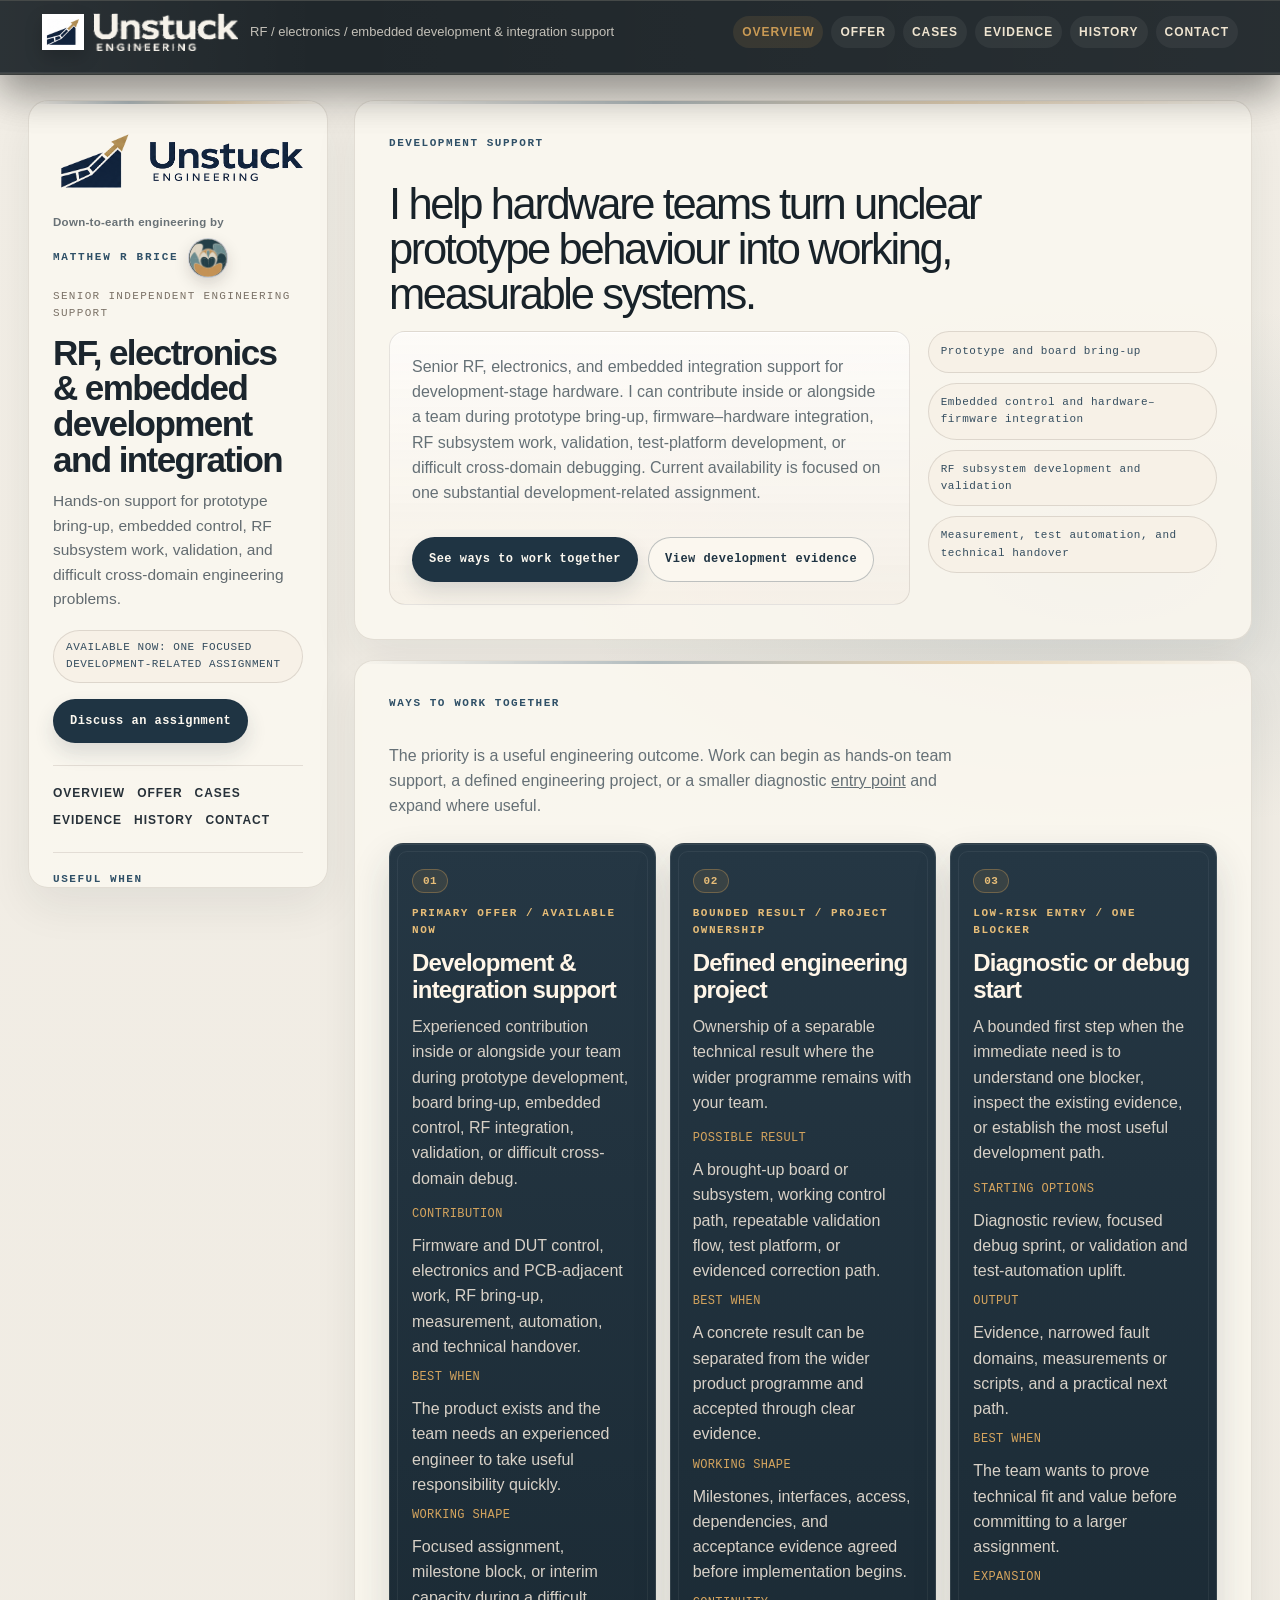
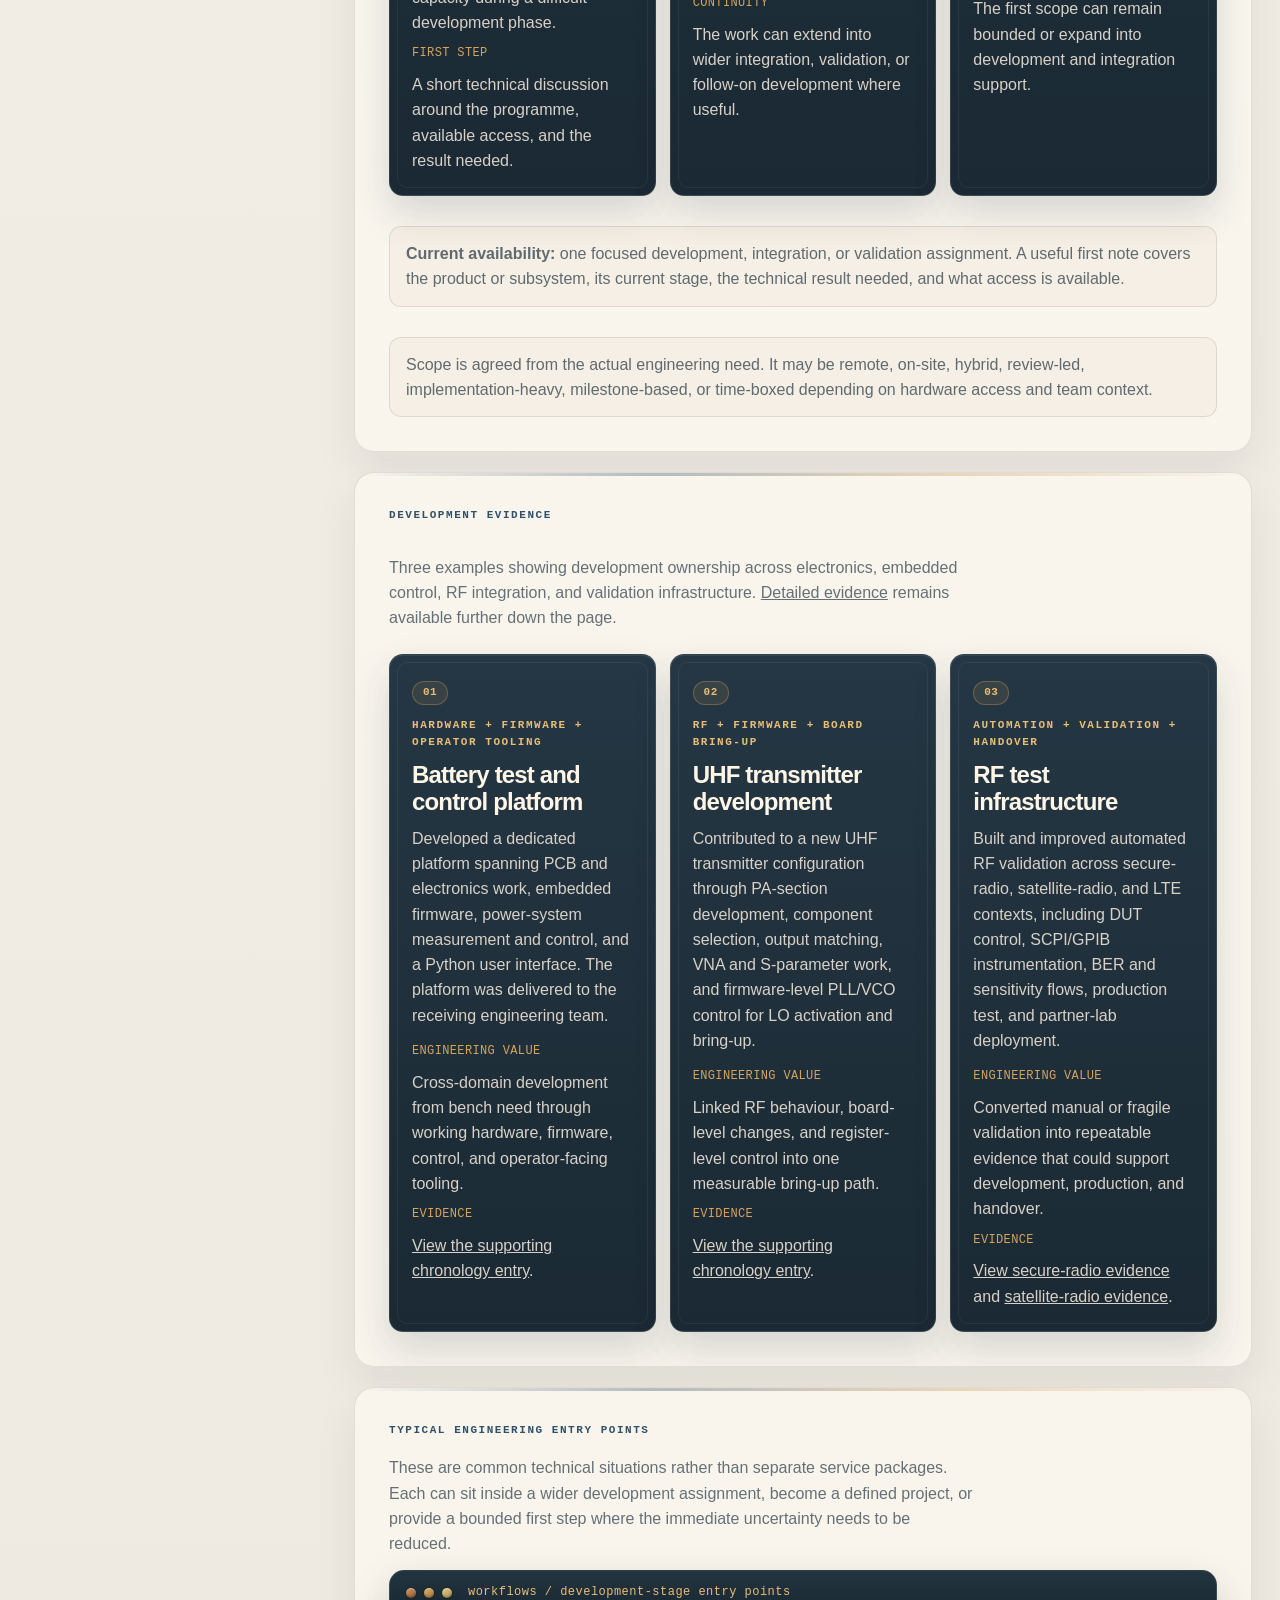
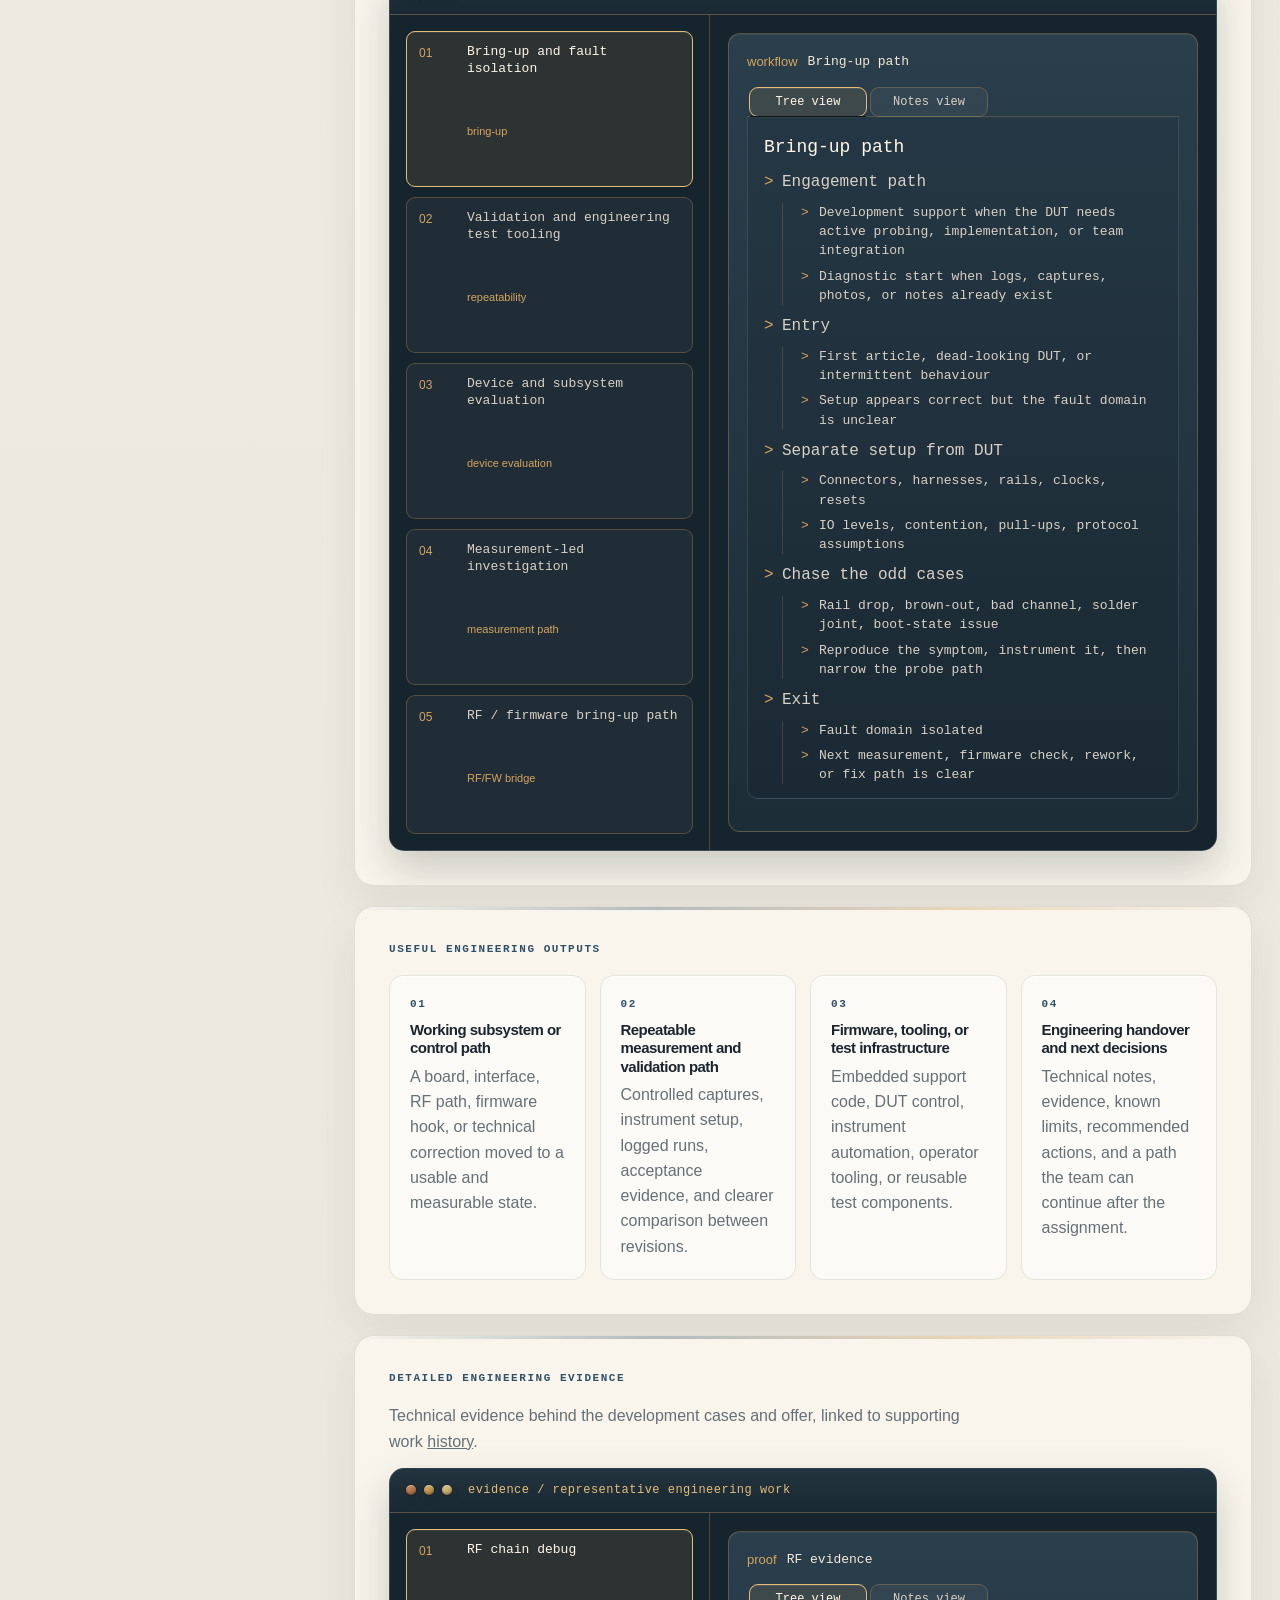
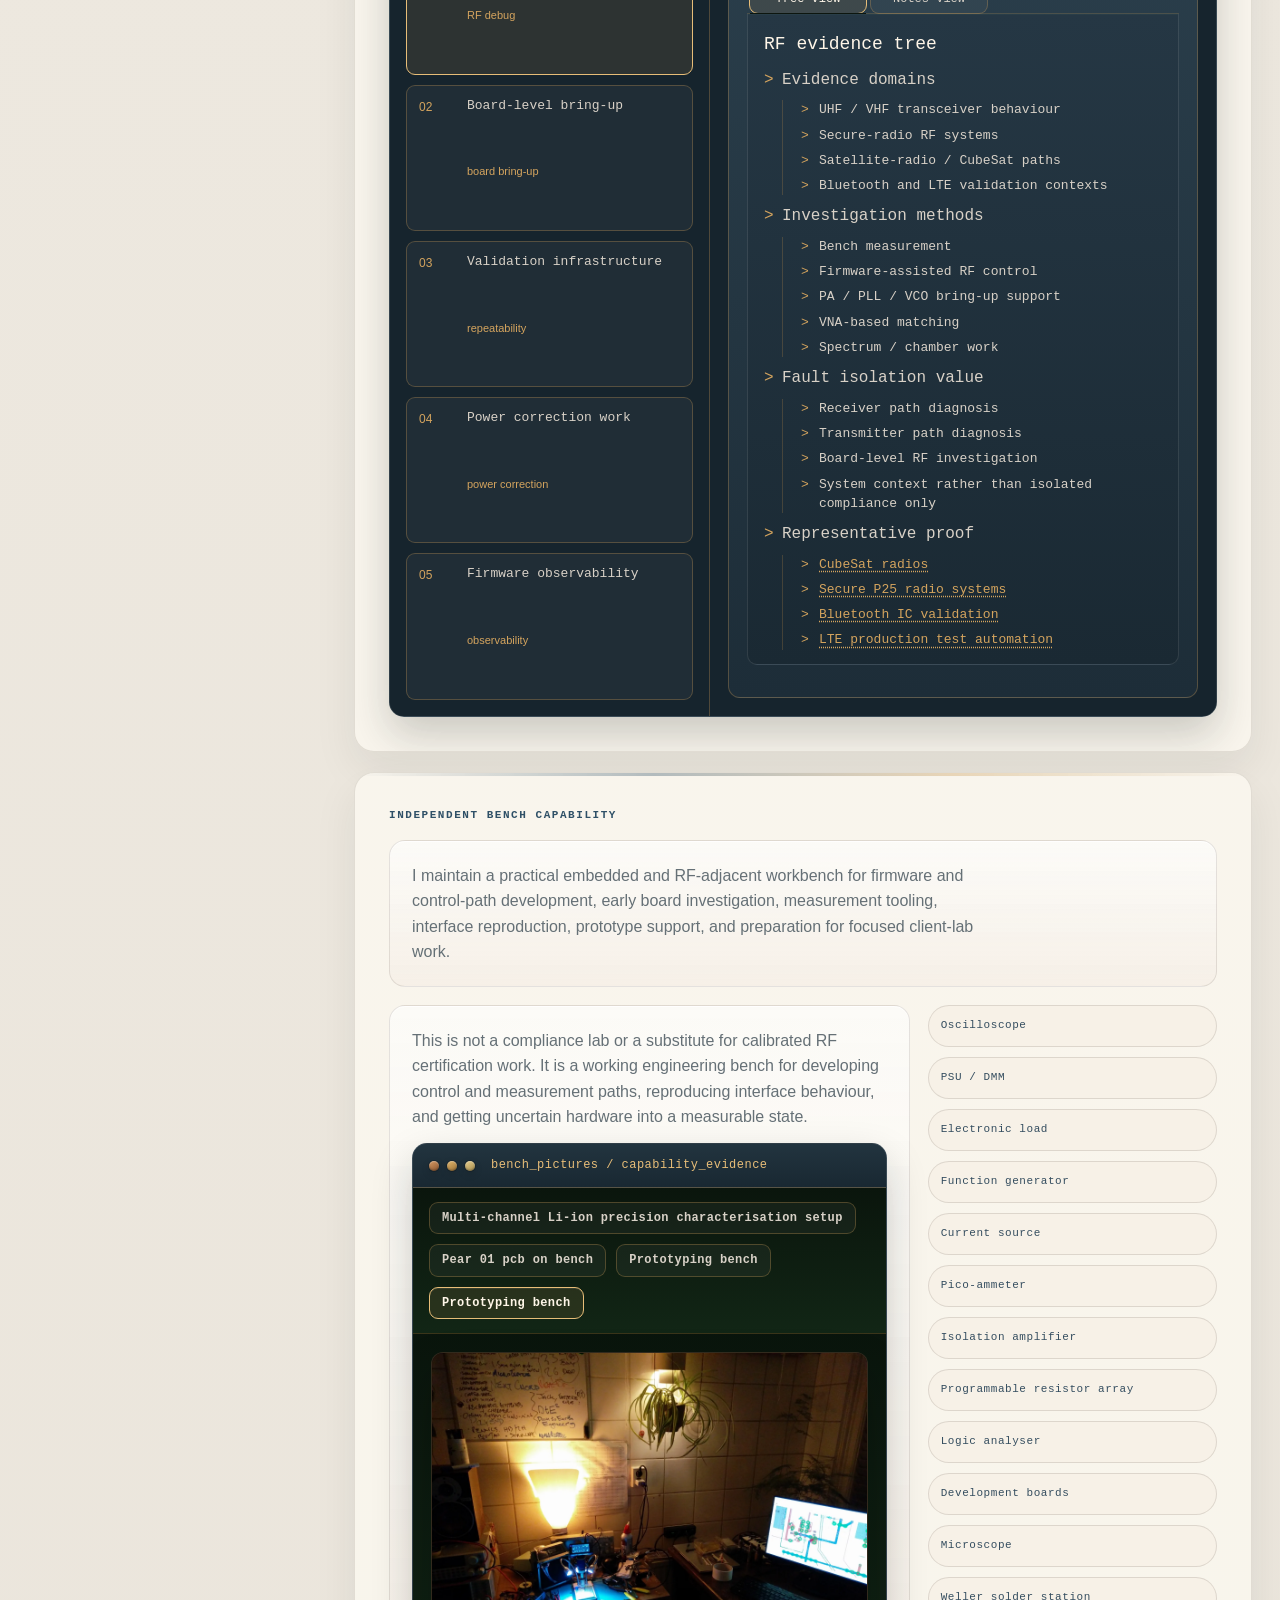
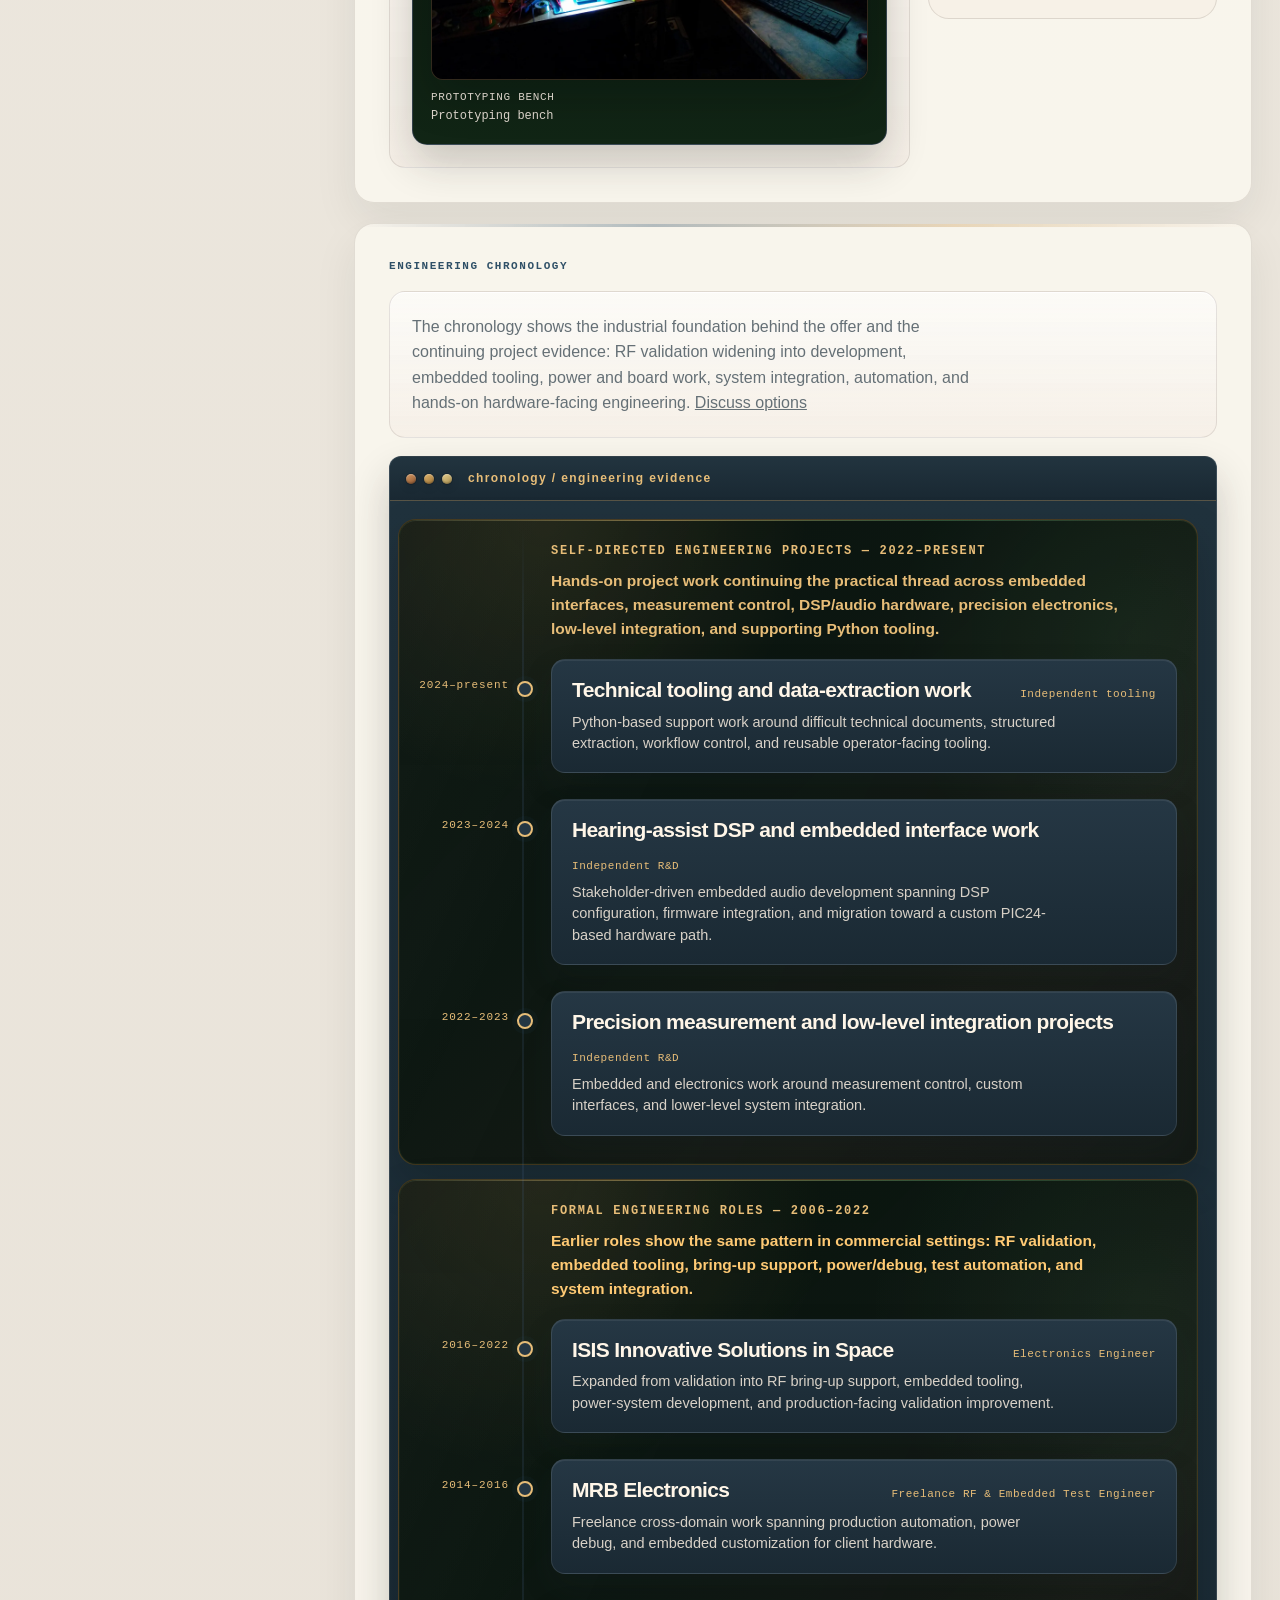
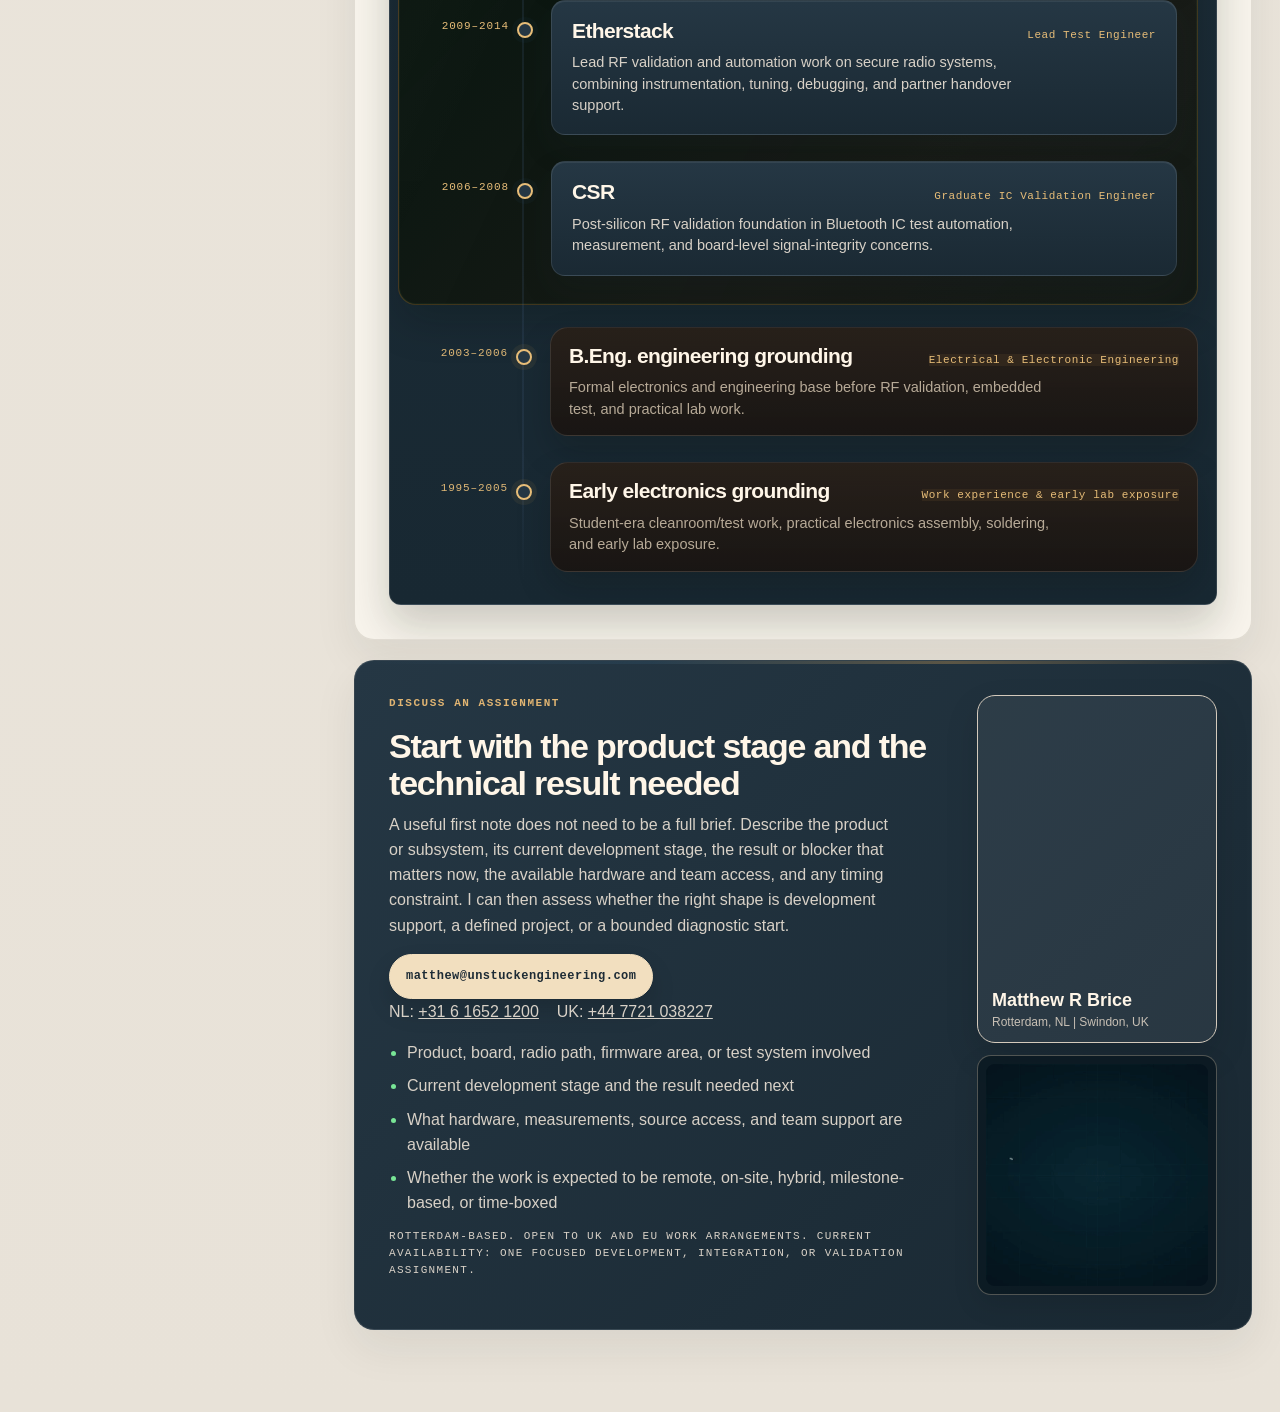
==== index.html @ bdc951d2 "Publish V5 comment-sourced revision 0.1004" ====
<!DOCTYPE html>

<!-- offer_release_v4: development-assignment offer and evidence hierarchy; partial-driven static release. -->
<html lang="en">
<head>
<meta charset="utf-8"/>
<meta content="width=device-width, initial-scale=1" name="viewport"/>
<title>Matthew R Brice — RF, electronics &amp; embedded development support</title>
<meta name="description" content="Senior RF, electronics and embedded integration engineer available for prototype bring-up, development, validation, test automation and cross-domain engineering assignments."/>
<link rel="icon" href="resources/branding/unstuck-symbol.png" type="image/png"/>
<link rel="apple-touch-icon" href="resources/branding/unstuck-symbol.png"/>
<style>
:root{
  --bg:#f2eee8;
  --paper:#fbf8f3;
  --ink:#1f2732;
  --muted:#5d6672;
  --rule:#d5ccc0;
  --soft:#ece4d8;
  --accent:#355775;
  --accent-soft:#dce5ec;
  --work-accent:#476a54;
  --shadow:0 18px 48px rgba(22,31,43,.08);
}
*{box-sizing:border-box}
html{scroll-behavior:smooth}
section[id]{scroll-margin-top:76px}
body{margin:0;background:var(--bg);color:var(--ink);font-family:Inter,Arial,sans-serif;line-height:1.58}
a{color:inherit}
.page{max-width:1240px;margin:0 auto;padding:34px 22px 72px}
.layout{display:grid;grid-template-columns:320px minmax(0,1fr);gap:34px;align-items:start}
.sidebar{position:sticky;top:22px;background:var(--paper);border:1px solid var(--rule);border-radius:24px;padding:28px;box-shadow:var(--shadow)}
.name{font-size:13px;letter-spacing:.14em;text-transform:uppercase;color:var(--accent);margin:0 0 10px}
.kicker{font-size:12px;letter-spacing:.14em;text-transform:uppercase;color:var(--muted);margin:0}
.sidebar h1{margin:14px 0 10px;font-size:34px;line-height:1.06;letter-spacing:-.03em}
.sidebar .sub{font-size:17px;color:var(--muted);margin:0 0 16px}
.pill{display:inline-flex;align-items:center;gap:8px;padding:8px 12px;border:1px solid var(--rule);border-radius:999px;background:#fff;font-size:12px;letter-spacing:.08em;text-transform:uppercase;color:var(--accent)}
.sidebar-block{margin-top:20px;padding-top:18px;border-top:1px solid var(--rule)}
.sidebar-block strong{display:block;font-size:12px;letter-spacing:.12em;text-transform:uppercase;color:var(--accent);margin-bottom:10px}
.nav{display:grid;gap:10px}
.nav a{text-decoration:none;font-size:13px;letter-spacing:.12em;text-transform:uppercase;color:var(--ink)}
.nav a:hover{text-decoration:underline}
.sidebar ul{margin:0;padding-left:18px}
.sidebar li{margin:8px 0;color:var(--muted)}
.small-note{font-size:14px;color:var(--muted)}
.main{display:grid;gap:18px}
.section{background:var(--paper);border:1px solid var(--rule);border-radius:24px;padding:28px;box-shadow:var(--shadow)}
.section h2{margin:0 0 14px;font-size:12px;letter-spacing:.15em;text-transform:uppercase;color:var(--accent)}
.lead{font-size:22px;line-height:1.42;margin:0;max-width:19em}
.muted{color:var(--muted)}
.stack{display:grid;gap:14px}
.grid2{display:grid;grid-template-columns:1fr 1fr;gap:14px}
.grid4{display:grid;grid-template-columns:repeat(4,1fr);gap:12px}
.card{background:rgba(255,255,255,.6);border:1px solid var(--rule);border-radius:18px;padding:18px}
.card strong{display:block;font-size:18px;line-height:1.22;margin-bottom:6px}
.mini strong{font-size:15px}
.mini{padding:16px}
.kpi{font-size:13px;letter-spacing:.12em;text-transform:uppercase;color:var(--accent);margin-bottom:8px}
.callout{background:linear-gradient(180deg, rgba(220,229,236,.52), rgba(255,255,255,.7));border:1px solid rgba(53,87,117,.24);border-radius:18px;padding:18px}
.callout p{margin:0;color:var(--muted);max-width:64ch}
.workflow-lead{margin:0 0 8px;color:var(--muted);max-width:66ch}
.workflow-stage{position:relative;min-height:780px;margin-top:12px}
.workflow-card{position:absolute;width:min(440px,calc(100% - 20px));padding:18px 20px 20px;border-radius:20px;border:1px solid #2e6d42;background:linear-gradient(180deg, rgba(7,12,9,.98), rgba(10,18,12,.98));box-shadow:0 18px 40px rgba(5,11,8,.34);cursor:pointer;transition:transform .24s ease, box-shadow .24s ease, border-color .24s ease, background .24s ease;outline:none;color:#ffd296}
.workflow-card::after{content:"";position:absolute;inset:0;border-radius:20px;box-shadow:inset 0 0 0 1px rgba(150,255,158,.08);pointer-events:none}
.workflow-card:hover{border-color:#59d977;background:linear-gradient(180deg, rgba(8,14,10,.99), rgba(12,22,15,.99))}
.workflow-card.active{transform:translateY(-2px) scale(1.01);border-color:#70f08f;box-shadow:0 24px 52px rgba(5,11,8,.45), 0 0 0 1px rgba(255,177,79,.18);background:linear-gradient(180deg, rgba(8,16,10,.99), rgba(11,23,14,.99));z-index:40}
.workflow-card h3{margin:0;font-size:22px;line-height:1.14;letter-spacing:0;max-width:18ch;font-family:Consolas, 'Courier New', monospace;color:#ffd59b;text-shadow:0 0 8px rgba(95,255,115,.09)}
.workflow-card h3::after{content:'>';margin-left:.2em;color:#ffb961}
.workflow-tag,.workflow-tip{font-family:Consolas, 'Courier New', monospace;color:#69f088}
.workflow-cue,.workflow-body p{font-family:Consolas, 'Courier New', monospace;color:#8ee79c}
.workflow-meta{display:flex;justify-content:space-between;gap:12px;align-items:flex-start;margin-bottom:12px}
.workflow-tag{font-size:11px;letter-spacing:.08em;text-transform:none;padding-top:2px;white-space:nowrap}
.workflow-cue{margin:0;max-width:34ch;font-size:14px}
.workflow-body{margin-top:14px;padding-top:14px;border-top:1px solid rgba(112,240,143,.26);display:none}
.workflow-card.active .workflow-body{display:block}
.workflow-body p{margin:0;color:var(--muted)}
.workflow-tip{margin-top:12px;font-size:12px;letter-spacing:.06em;text-transform:none}
.wf-1{left:0;top:0}
.wf-2{left:34%;top:78px}
.wf-3{left:8%;top:228px}
.wf-4{left:42%;top:368px}
.wf-5{left:16%;top:524px}
.workflow-card.active.wf-1{transform:translateY(-2px) scale(1.01)}
.workflow-card.active.wf-2{transform:translateY(-2px) scale(1.01)}
.workflow-card.active.wf-3{transform:translateY(-2px) scale(1.01)}
.workflow-card.active.wf-4{transform:translateY(-2px) scale(1.01)}
.workflow-card.active.wf-5{transform:translateY(-2px) scale(1.01)}
.timeline-wrap{position:relative;padding-left:8px;isolation:isolate}
.timeline{position:relative}
.timeline-wrap::before{content:"";position:absolute;left:134px;top:10px;bottom:10px;width:2px;background:linear-gradient(to bottom, transparent, var(--rule) 6%, var(--rule) 94%, transparent);z-index:3;pointer-events:none}
.timeline::before{content:none}
.tl-item{position:relative;display:grid;grid-template-columns:110px minmax(0,1fr);gap:28px;padding:8px 0 18px;z-index:4}
.tl-date{padding-top:18px;text-align:right;font-size:12px;letter-spacing:.08em;text-transform:none;color:#77ef97;font-family:Consolas,'Courier New',monospace}
.tl-node{position:absolute;left:126px;top:30px;width:16px;height:16px;border-radius:999px;background:#09110b;border:2px solid #74ef97;transform:translateX(-50%);transition:transform .25s ease, background .25s ease, box-shadow .25s ease;box-shadow:0 0 0 3px rgba(116,239,151,.08);z-index:5}
.tl-body{padding-left:14px}
.tl-trigger{width:100%;text-align:left;background:linear-gradient(180deg, rgba(8,14,10,.985), rgba(11,19,13,.97));border:1px solid rgba(113,235,145,.36);border-radius:18px;padding:18px 20px;cursor:pointer;color:#d8ffe0;transition:transform .24s ease, border-color .24s ease, box-shadow .24s ease, background .24s ease}
.tl-trigger:hover{border-color:#8ef0aa}
.tl-item.static-context .tl-trigger{cursor:default}
.tl-item.static-context .tl-trigger:hover{border-color:inherit}
.tl-role{display:flex;justify-content:space-between;gap:18px;align-items:baseline;flex-wrap:wrap}
.tl-role strong{font-size:22px;line-height:1.12;letter-spacing:0;color:#d9ffdf;font-family:Consolas,'Courier New',monospace}
.tl-role .role-tag{font-size:11px;letter-spacing:.05em;text-transform:none;color:#72e892;font-family:Consolas,'Courier New',monospace}
.tl-summary{display:block;margin-top:10px;color:#9fd0a6;max-width:60ch;font-family:Consolas,'Courier New',monospace;font-size:14px}
.tl-detail{max-height:0;overflow:hidden;opacity:.1;transform:translateY(-8px);transition:max-height .48s ease, opacity .28s ease, transform .28s ease, margin-top .28s ease;padding:0 6px 0 2px;margin-top:0}
.tl-detail-inner{padding:14px 0 4px}
.tl-detail p{margin:0 0 10px;color:#c3dec8}
.tl-detail ul{margin:0;padding-left:18px}
.tl-detail li{margin:8px 0;color:#d0e7d4}
.tags{display:flex;flex-wrap:wrap;gap:8px;margin-top:12px}
.tag{display:inline-flex;align-items:center;padding:6px 10px;border-radius:999px;border:1px solid rgba(110,230,140,.24);background:rgba(14,24,17,.96);font-size:11px;color:#aee0b7;font-family:Consolas,'Courier New',monospace}
.tl-item.active .tl-detail,
.tl-item.jump-open .tl-detail{max-height:420px;opacity:1;transform:none;margin-top:10px}
.tl-item.active .tl-trigger,
.tl-item.jump-open .tl-trigger{transform:translateY(-1px);border-color:#95f5b0;box-shadow:0 16px 34px rgba(4,10,6,.36), 0 0 0 1px rgba(149,245,176,.12);background:linear-gradient(180deg, rgba(9,17,11,.995), rgba(12,22,14,.985))}
.tl-item.active .tl-node,
.tl-item.jump-open .tl-node{transform:translateX(-50%) scale(1.15);background:#0e2415;box-shadow:0 0 0 6px rgba(116,239,151,.12)}
.timeline-group{position:relative;margin:0 0 14px 0;padding:18px 18px 8px 0;border-radius:26px}
.independent-group{background:linear-gradient(180deg, rgba(6,11,8,.985), rgba(9,16,11,.97));border:1px solid rgba(110,230,140,.24);box-shadow:inset 0 0 0 1px rgba(130,255,164,.04)}
.work-group{background:linear-gradient(180deg, rgba(7,12,9,.99), rgba(11,19,13,.975));border:1px solid rgba(121,238,151,.3);box-shadow:inset 0 0 0 1px rgba(140,255,171,.04)}
.group-head{display:grid;grid-template-columns:110px minmax(0,1fr);gap:28px;padding:2px 0 10px}
.group-copy{padding-left:14px;padding-right:10px}
.group-label{margin:0 0 8px;font-size:12px;letter-spacing:.06em;text-transform:none;color:#79ec99;font-family:Consolas,'Courier New',monospace}
.work-group .group-label{color:#92f8af}
.group-note{margin:0;color:#aecab0;max-width:66ch}

.timeline::before{content:none}
.independent-group{background:linear-gradient(180deg, rgba(21,12,6,.992), rgba(28,16,8,.982));border:1px solid rgba(255,177,79,.28);box-shadow:inset 0 0 0 1px rgba(255,213,149,.04)}
.work-group{background:linear-gradient(180deg, rgba(6,11,19,.99), rgba(9,15,25,.982));border:1px solid rgba(106,182,255,.22);box-shadow:inset 0 0 0 1px rgba(180,220,255,.03)}
.independent-group .group-label,.independent-group .tl-date{color:#ffca74}
.work-group .group-label,.work-group .tl-date{color:#78b8ff}
.independent-group .group-note{color:#e8c89c}
.work-group .group-note{color:#a9c8e7}
.independent-group .tl-node{background:#221207;border-color:#ffb95e;box-shadow:0 0 0 3px rgba(255,185,94,.08)}
.work-group .tl-node{background:#0a1524;border-color:#69b5ff;box-shadow:0 0 0 3px rgba(105,181,255,.06)}
.independent-group .tl-trigger{background:linear-gradient(180deg, rgba(24,14,7,.995), rgba(33,19,10,.985));border-color:rgba(255,185,94,.38);color:#fff0d1}
.work-group .tl-trigger{background:linear-gradient(180deg, rgba(7,13,22,.99), rgba(10,18,29,.985));border-color:rgba(105,181,255,.28);color:#dcecff}
.independent-group .tl-role strong{color:#ffe2b2}
.work-group .tl-role strong{color:#d7e9ff}
.independent-group .role-tag{color:#ffcb80}
.work-group .role-tag{color:#7fbbff}
.independent-group .tl-summary{color:#f0c88e}
.work-group .tl-summary{color:#b4d8ff}
.independent-group .tag{border-color:rgba(255,185,94,.24);background:rgba(38,22,12,.96);color:#f3c98f}
.work-group .tag{border-color:rgba(105,181,255,.18);background:rgba(11,20,33,.96);color:#b3d7ff}
.cta strong{display:block;font-size:30px;line-height:1.08;letter-spacing:-.03em;margin-bottom:10px}
.cta p{margin:0;color:var(--muted);max-width:58ch}
.cta-list{margin:16px 0 0;padding-left:18px;color:var(--muted)}
.cta-list li{margin:8px 0}
.footer-note{font-size:12px;letter-spacing:.08em;text-transform:uppercase;color:var(--muted);margin-top:12px}

.topbar{position:sticky;top:14px;z-index:120;display:flex;justify-content:space-between;align-items:center;gap:18px;padding:12px 18px;margin:0 0 18px;border:1px solid var(--rule);border-radius:18px;background:rgba(251,248,243,.9);box-shadow:var(--shadow);backdrop-filter:blur(10px);isolation:isolate}
.topbar::after{content:'';position:absolute;z-index:-1;top:-14px;bottom:-1px;left:calc(50% - 50vw);right:calc(50% - 50vw);background:var(--bg);pointer-events:none}
.topbar-brand{display:flex;flex-wrap:wrap;gap:10px;align-items:baseline;min-width:0}
.topbar-name{font-size:12px;letter-spacing:.14em;text-transform:uppercase;color:var(--accent)}
.topbar-role{font-size:13px;color:var(--muted);white-space:nowrap}
.topbar-nav{display:flex;flex-wrap:wrap;gap:10px 14px;align-items:center}
.topbar-nav a{text-decoration:none;font-size:12px;letter-spacing:.14em;text-transform:uppercase;color:var(--ink)}
.topbar-nav a:hover{text-decoration:underline}
.chip-row{display:flex;flex-wrap:wrap;gap:10px}
.chip{display:inline-flex;align-items:center;padding:8px 12px;border-radius:999px;border:1px solid var(--rule);background:rgba(255,255,255,.72);font-size:12px;letter-spacing:.04em;color:var(--ink)}
.intro-split{display:grid;grid-template-columns:minmax(0,1.55fr) minmax(250px,.95fr);gap:18px;align-items:start}
.intro-copy{height:100%}
.capability-list{display:grid;grid-template-columns:1fr;gap:10px;align-content:start}
.capability-item{display:inline-flex;align-items:center;min-height:42px;padding:10px 12px;border-radius:14px;border:1px solid var(--rule);background:rgba(255,255,255,.72);font-size:13px;letter-spacing:.03em;color:var(--ink)}
.bench-pic-viewer{margin-top:14px;border:1px solid var(--console-border,#2e6d42);border-radius:22px;background:var(--console-shell-bg,linear-gradient(180deg, rgba(7,12,9,.985), rgba(10,18,12,.985)));overflow:hidden;box-shadow:var(--console-shadow,0 18px 40px rgba(5,11,8,.22)), inset 0 0 0 1px rgba(150,255,158,.06);color:var(--console-ink,#ffd296)}
.bench-pic-windowbar{display:flex;align-items:center;gap:8px;padding:12px 16px;border-bottom:1px solid var(--console-border-soft,rgba(255,177,79,.20));background:var(--console-bar-bg,linear-gradient(180deg, rgba(8,14,10,.995), rgba(12,22,15,.992)))}
.bench-pic-windowtitle{margin-left:8px;font-family:Consolas,'Courier New',monospace;font-size:12px;color:var(--console-accent,#ffca74);letter-spacing:.04em}
.bench-pic-dot{width:10px;height:10px;border-radius:999px;background:#ff9b3d;box-shadow:0 0 10px rgba(255,155,61,.18);flex:0 0 auto}
.bench-pic-red{background:#ff8d2a}.bench-pic-amber{background:#ffb351}.bench-pic-green{background:#ffe09f}
.bench-pic-tabs{display:flex;flex-wrap:wrap;gap:10px;padding:14px 16px;border-bottom:1px solid var(--console-border-soft,rgba(255,177,79,.20));background:var(--console-shell-bg,linear-gradient(180deg, rgba(7,12,9,.985), rgba(10,18,12,.985)))}
.bench-pic-tab{appearance:none;border:1px solid var(--console-tag-border,rgba(255,177,79,.18));border-radius:999px;background:var(--console-tag-bg,rgba(255,177,79,.08));color:var(--console-tag-ink,#ffd39a);font:600 12px/1.2 Consolas,'Courier New',monospace;letter-spacing:.03em;padding:8px 12px;cursor:pointer;transition:border-color .2s ease,background .2s ease,color .2s ease,transform .2s ease}
.bench-pic-tab:hover,.bench-pic-tab:focus{border-color:var(--console-hover,#59d977);color:var(--console-ink,#ffd296);outline:none;transform:translateY(-1px)}
.bench-pic-tab.active{border-color:var(--console-hover,#59d977);background:var(--console-panel-active-bg,linear-gradient(180deg, rgba(8,14,10,.995), rgba(12,22,15,.992)));color:var(--console-ink,#ffd296);box-shadow:0 0 0 1px rgba(255,177,79,.12), inset 0 0 0 1px rgba(150,255,158,.08)}
.bench-pic-stage{padding:18px;background:var(--console-shell-bg,linear-gradient(180deg, rgba(7,12,9,.985), rgba(10,18,12,.985)))}
.bench-pic-panel{margin:0;display:grid;gap:10px}
.bench-pic-panel[hidden]{display:none}
.bench-pic-panel img{display:block;width:100%;max-height:330px;object-fit:cover;border-radius:14px;border:1px solid var(--console-border,#2e6d42);background:#111;box-shadow:0 18px 40px rgba(5,11,8,.22)}
.bench-pic-panel figcaption{font-family:Consolas,'Courier New',monospace;font-size:12px;line-height:1.45;color:var(--console-text,#f5d7a8)}
.bench-pic-panel figcaption span{display:block;font-family:Consolas,'Courier New',monospace;font-size:11px;letter-spacing:.06em;text-transform:uppercase;color:var(--console-accent,#ffca74);margin-bottom:2px}
.contact-link{margin:14px 0 0}
.contact-link a{text-decoration:none;border-bottom:1px solid currentColor;padding-bottom:1px}
.contact-link a:hover{text-decoration:none}
.primary-cta{display:inline-flex;align-items:center;justify-content:center;margin-top:16px;padding:11px 14px;border-radius:999px;background:var(--accent);color:#fff;text-decoration:none;font-size:13px;font-weight:700;letter-spacing:.04em}
.primary-cta:hover{text-decoration:none;filter:brightness(.96)}
.primary-cta.secondary{background:#fff;color:var(--accent);border:1px solid var(--rule)}
.cta-row{display:flex;flex-wrap:wrap;gap:10px;margin-top:16px}
@media (max-width:980px){
  .topbar{position:static;flex-direction:column;align-items:flex-start}
  .topbar-role{white-space:normal}
  .intro-split{grid-template-columns:1fr}
}

.workflow-lead{margin:0 0 10px;color:var(--muted);max-width:66ch}
.wf-shell{margin-top:14px;border-radius:22px;overflow:hidden;border:1px solid #7b4a16;background:linear-gradient(180deg, rgba(7,12,9,.98), rgba(10,18,12,.98));box-shadow:0 22px 52px rgba(5,11,8,.32)}
.wf-toolbar,.wf-windowbar{display:flex;align-items:center;gap:8px;padding:12px 16px;border-bottom:1px solid rgba(255,177,79,.18);background:linear-gradient(180deg, rgba(10,18,12,.98), rgba(8,14,10,.98))}
.wf-path,.wf-windowtitle{margin-left:8px;font-family:Consolas,'Courier New',monospace;font-size:12px;color:#ffca74;letter-spacing:.04em}
.wf-dot{width:10px;height:10px;border-radius:999px;background:#ff9b3d;box-shadow:0 0 10px rgba(255,155,61,.18)}
.wf-red{background:#ff8d2a}.wf-amber{background:#ffb351}.wf-green{background:#ffe09f}
.wf-tabbar,.wf-chipbar{display:flex;flex-wrap:wrap;gap:10px;padding:14px 16px;border-bottom:1px solid rgba(255,177,79,.16);background:rgba(24,14,7,.94)}
.wf-tab,.wf-chip,.wf-nav-item{appearance:none;border:1px solid rgba(255,177,79,.18);background:rgba(30,18,9,.9);color:#ffcb84;font-family:Consolas,'Courier New',monospace;cursor:pointer;transition:border-color .2s ease, background .2s ease, color .2s ease, transform .2s ease}
.wf-tab:hover,.wf-chip:hover,.wf-nav-item:hover{border-color:#ffb961;background:rgba(36,22,12,.96);color:#ffe4b5}
.wf-tab.active,.wf-chip.active,.wf-nav-item.active{border-color:#ffbf6b;background:rgba(38,23,12,.98);color:#fff0cf;box-shadow:0 0 0 1px rgba(255,191,107,.16)}
.wf-tab{padding:10px 12px;border-radius:12px;font-size:13px;text-align:left}
.wf-chip{padding:8px 12px;border-radius:999px;font-size:12px;letter-spacing:.03em}
.wf-panels{padding:18px}
.wf-panel{border:1px solid rgba(255,177,79,.18);border-radius:18px;padding:18px 18px 16px;background:linear-gradient(180deg, rgba(23,14,7,.985), rgba(31,18,9,.985));color:#ffd296;box-shadow:inset 0 0 0 1px rgba(255,210,150,.08)}
.wf-panel[hidden]{display:none}
.wf-console-line{display:flex;flex-wrap:wrap;gap:10px;margin-bottom:14px;font-family:Consolas,'Courier New',monospace;font-size:13px}
.wf-prompt{color:#ffbb64}
.wf-command{color:#fff1d4}
.wf-panel h3{margin:0 0 10px;font-family:Consolas,'Courier New',monospace;font-size:22px;line-height:1.15;color:#ffd59b}
.wf-cue{margin:0 0 12px;font-family:Consolas,'Courier New',monospace;color:#e5b36b;font-size:14px}
.wf-panel p{margin:0;font-family:Consolas,'Courier New',monospace;color:#ffd9a6;line-height:1.65}
.wf-console-tip{margin-top:14px;padding-top:12px;border-top:1px solid rgba(255,177,79,.18);font-family:Consolas,'Courier New',monospace;font-size:12px;color:#efb56f}
.wf-shell-split .wf-split{display:grid;grid-template-columns:320px minmax(0,1fr)}
.wf-nav{display:grid;gap:10px;padding:16px;border-right:1px solid rgba(255,177,79,.16);background:rgba(24,14,7,.95)}
.wf-nav-item{display:grid;grid-template-columns:38px minmax(0,1fr);gap:10px;align-items:start;padding:12px 12px;border-radius:14px;text-align:left}
.wf-nav-index{font-size:12px;color:#efad57;padding-top:2px}
.wf-nav-title{display:block;font-size:13px;line-height:1.3;color:inherit}
.wf-nav-tag{grid-column:2;font-size:11px;color:#d7a25e}
.wf-shell-window .wf-chipbar{padding-bottom:10px}
.wf-shell-window .wf-panels{padding-top:12px}
@media (max-width:980px){
  .wf-shell-split .wf-split{grid-template-columns:1fr}
  .wf-nav{border-right:0;border-bottom:1px solid rgba(255,177,79,.16)}
}

.topbar{background:linear-gradient(180deg, rgba(12,18,29,.992), rgba(9,14,23,.988));border-color:rgba(124,198,255,.14);box-shadow:var(--shadow), inset 0 0 0 1px rgba(165,213,255,.035)}
.topbar::before{content:'';position:absolute;left:0;right:0;top:0;height:2px;background:linear-gradient(90deg, rgba(124,198,255,0), rgba(124,198,255,.82), rgba(124,198,255,0));opacity:.58;border-radius:18px 18px 0 0}
.topbar-name,.topbar-nav a{font-family:Consolas,'Courier New',monospace}
.topbar-name{color:#87cbff}
.topbar-role{color:#7e97b4;font-family:Consolas,'Courier New',monospace}
.topbar-nav a{color:#e2f0ff}
.topbar-nav a:hover{text-decoration:none;color:#9fd3ff}
.chip{background:rgba(12,20,31,.98);border-color:rgba(124,198,255,.24);color:#b6dcff;font-family:Consolas,'Courier New',monospace}

@media (max-width:1120px){
  .grid4{grid-template-columns:1fr 1fr}
  .workflow-stage{min-height:840px}
  .workflow-card{width:min(400px,calc(100% - 20px))}
}
@media (max-width:980px){
  .layout{grid-template-columns:1fr}
  .sidebar{position:static}
  .grid2,.grid4{grid-template-columns:1fr}
  .workflow-stage{min-height:0;display:grid;gap:14px}
  .workflow-card{position:relative;left:auto !important;top:auto !important;transform:none !important;width:100%}
  .workflow-card.active{transform:none !important}
  .workflow-card .workflow-body{display:block}
  .timeline-wrap::before{left:22px}
  .group-head{grid-template-columns:1fr;gap:8px;padding-left:26px}
  .group-copy{padding-left:0;padding-right:0}
  .timeline-group{padding:18px 14px 8px 0}
  .tl-item{grid-template-columns:1fr;gap:10px;padding-left:26px}
  .tl-date{text-align:left;padding-top:0}
  .tl-node{left:14px;top:34px}
  .tl-body{padding-left:0}
}
@media (prefers-reduced-motion:reduce){
  *{scroll-behavior:auto}
  .workflow-card,.tl-detail,.tl-trigger,.tl-node{transition:none}
}

:root{
  --bg:#040806;
  --paper:#0a100c;
  --ink:#d6edd8;
  --muted:#94b09a;
  --rule:#16231a;
  --soft:#0d1811;
  --accent:#8af3aa;
  --accent-soft:#12241a;
  --work-accent:#74b6ff;
  --shadow:0 28px 76px rgba(0,0,0,.5);
}
html{background:#040806}
body{background:linear-gradient(180deg, #07100c 0%, #040806 100%); color:var(--ink); font-family:Consolas,'Courier New',monospace; letter-spacing:.01em}
a{color:inherit}
.page{max-width:1260px}
.sidebar,.section{position:relative; background:linear-gradient(180deg, rgba(9,14,10,.992), rgba(6,10,8,.988)); border-color:rgba(126,232,158,.16); box-shadow:var(--shadow), inset 0 0 0 1px rgba(152,245,182,.04)}
.sidebar::before,.section::before{content:""; position:absolute; left:0; right:0; top:0; height:2px; background:linear-gradient(90deg, rgba(121,236,153,.0), rgba(121,236,153,.85), rgba(121,236,153,.0)); opacity:.55}
.card{background:linear-gradient(180deg, rgba(11,18,13,.98), rgba(8,13,10,.975)); border-color:rgba(118,221,149,.14); box-shadow:inset 0 0 0 1px rgba(154,244,181,.03)}
.callout{background:linear-gradient(180deg, rgba(13,24,16,.98), rgba(8,14,10,.97)); border-color:rgba(124,233,156,.18)}
.pill,.tag{background:rgba(9,15,11,.98); border-color:rgba(139,242,169,.28); color:#b8f5c6}
.pill{font-size:12px; letter-spacing:.08em}
.name,.kicker,.sidebar-block strong,.nav a,.section h2,.kpi,.footer-note,.sidebar h1,.lead,.card strong,.cta strong,.tl-role strong,.tl-summary,.cta-list,.sidebar li,.small-note,.callout p,.workflow-lead,.group-note{font-family:Consolas,'Courier New',monospace}
.name,.section h2,.sidebar-block strong,.kpi{color:#92f6af}
.kicker,.footer-note{color:#7fad89}
.nav a{color:#dff7e6; letter-spacing:.1em}
.nav a:hover{text-decoration:none;color:#a9f5bb}
.sidebar h1,.lead,.card strong,.cta strong,.tl-role strong{color:#f1fff3; text-shadow:0 0 10px rgba(138,243,170,.07)}
.sidebar .sub,.small-note,.sidebar li,.muted,.callout p,.cta p,.cta-list,.group-note,.workflow-lead,.tl-detail p,.tl-detail li{color:var(--muted)}
.sidebar li::marker,.cta-list li::marker{color:#78e596}
.workflow-card,.wf-shell,.timeline-group,.tl-trigger{box-shadow:0 18px 40px rgba(0,0,0,.34)}
.tl-trigger:hover,.tl-item.active .tl-trigger,.tl-item:focus-within .tl-trigger{box-shadow:0 20px 48px rgba(0,0,0,.42), 0 0 0 1px rgba(148,242,171,.12)}

/* v20.6 outer-look dialback pass
   Keeps the core workflow terminal components intact, but reduces the full-site
   black/console treatment around navigation, context, proof examples, and work history. */
:root{--bg:#f3efe8;--paper:#fffaf3;--ink:#202831;--muted:#5f6975;--rule:#d8cfc3;--soft:#efe7dc;--accent:#355775;--accent-soft:#dce5ec;--work-accent:#476a54;--shadow:0 18px 48px rgba(22,31,43,.08)}
html{background:var(--bg)}
body{background:linear-gradient(180deg,#f6f1ea 0%,#eee6dc 100%);color:var(--ink);font-family:Inter,Arial,sans-serif;letter-spacing:0}
.sidebar,.section{background:rgba(255,250,243,.94);border-color:var(--rule);box-shadow:var(--shadow)}
.sidebar::before,.section::before,.topbar::before{opacity:0;content:none}
.topbar{background:rgba(255,250,243,.9);border-color:var(--rule);box-shadow:var(--shadow)}
.topbar-name,.topbar-nav a,.topbar-role,.name,.kicker,.sidebar-block strong,.nav a,.section h2,.kpi,.footer-note,.sidebar h1,.lead,.card strong,.cta strong,.cta-list,.sidebar li,.small-note,.callout p,.workflow-lead,.group-note{font-family:Inter,Arial,sans-serif}
.topbar-name,.name,.section h2,.sidebar-block strong,.kpi{color:var(--accent)}
.topbar-role,.kicker,.footer-note{color:var(--muted)}
.topbar-nav a,.nav a{color:var(--ink)}
.topbar-nav a:hover,.nav a:hover{color:var(--accent);text-decoration:underline}
.sidebar h1,.lead,.card strong,.cta strong{color:var(--ink);text-shadow:none}
.sidebar .sub,.small-note,.sidebar li,.muted,.callout p,.cta p,.cta-list,.workflow-lead{color:var(--muted)}
.pill,.chip,.capability-item{background:rgba(255,255,255,.78);border-color:var(--rule);color:var(--accent);font-family:Inter,Arial,sans-serif}
.card{background:rgba(255,255,255,.66);border-color:var(--rule);box-shadow:none}
.callout{background:linear-gradient(180deg,rgba(220,229,236,.42),rgba(255,255,255,.70));border-color:rgba(53,87,117,.20)}
#where .wf-shell{box-shadow:0 22px 52px rgba(5,11,8,.32)}
#where .wf-panel h3,#where .wf-panel p,#where .wf-cue,#where .wf-console-tip,#where .wf-path,#where .wf-windowtitle,#where .wf-tab,#where .wf-chip,#where .wf-nav-item{font-family:Consolas,'Courier New',monospace}
#proof .wf-shell{border-color:rgba(53,87,117,.20);background:#f8f5ef;box-shadow:0 14px 34px rgba(22,31,43,.08)}
#proof .wf-toolbar,#proof .wf-windowbar{background:linear-gradient(180deg,#eef3f7,#e5edf3);border-bottom-color:rgba(53,87,117,.16)}
#proof .wf-path,#proof .wf-windowtitle{color:#355775;font-family:Consolas,'Courier New',monospace}
#proof .wf-nav,#proof .wf-tabbar,#proof .wf-chipbar{background:#f0ebe3;border-color:rgba(53,87,117,.14)}
#proof .wf-nav-item,#proof .wf-tab,#proof .wf-chip{background:rgba(255,255,255,.76);border-color:rgba(53,87,117,.18);color:#355775}
#proof .wf-nav-item:hover,#proof .wf-tab:hover,#proof .wf-chip:hover{background:#fff;border-color:#6b8aa6;color:#1f3d58}
#proof .wf-nav-item.active,#proof .wf-tab.active,#proof .wf-chip.active{background:#e7eef5;border-color:#6f8fab;color:#1f3d58;box-shadow:0 0 0 1px rgba(53,87,117,.10)}
#proof .wf-panel{background:linear-gradient(180deg,#fff,#f7f3ec);border-color:rgba(53,87,117,.18);color:var(--ink);box-shadow:none}
#proof .wf-prompt{color:#355775} #proof .wf-command{color:#202831}
#proof .wf-panel h3{color:var(--ink);font-family:Inter,Arial,sans-serif}
#proof .wf-cue{color:#617083;font-family:Inter,Arial,sans-serif}
#proof .wf-panel p,#proof .wf-console-tip{color:#5f6975;font-family:Inter,Arial,sans-serif}
#proof .wf-console-tip{border-top-color:rgba(53,87,117,.16)}
#proof .wf-nav-title,#proof .wf-nav-index,#proof .wf-nav-tag{font-family:Consolas,'Courier New',monospace}
.timeline-wrap::before{background:linear-gradient(to bottom,transparent,rgba(53,87,117,.22) 6%,rgba(53,87,117,.22) 94%,transparent)}
.timeline-group,.independent-group,.work-group{background:rgba(255,255,255,.48);border:1px solid var(--rule);box-shadow:none}
.group-label,.independent-group .group-label,.work-group .group-label{color:var(--accent);font-family:Inter,Arial,sans-serif;text-transform:uppercase;letter-spacing:.12em}
.group-note,.independent-group .group-note,.work-group .group-note{color:var(--muted)}
.tl-date,.independent-group .tl-date,.work-group .tl-date{color:#6d7886;font-family:Consolas,'Courier New',monospace}
.tl-node,.independent-group .tl-node,.work-group .tl-node{background:#fffaf3;border-color:#6f8fab;box-shadow:0 0 0 4px rgba(53,87,117,.08)}
.tl-trigger,.independent-group .tl-trigger,.work-group .tl-trigger{background:linear-gradient(180deg,#fff,#f8f4ee);border-color:var(--rule);color:var(--ink);box-shadow:none}
.tl-trigger:hover,.tl-item.active .tl-trigger,.tl-item:focus-within .tl-trigger{background:#fff;border-color:#9aaabc;box-shadow:0 12px 28px rgba(22,31,43,.08)}
.tl-role strong,.independent-group .tl-role strong,.work-group .tl-role strong{color:var(--ink);font-family:Inter,Arial,sans-serif;text-shadow:none}
.tl-role .role-tag,.independent-group .role-tag,.work-group .role-tag{color:#6d7886;font-family:Consolas,'Courier New',monospace}
.tl-summary,.independent-group .tl-summary,.work-group .tl-summary{color:var(--muted);font-family:Inter,Arial,sans-serif}
.tl-detail p,.tl-detail li{color:#4e5965}
.tag,.independent-group .tag,.work-group .tag{background:#f3f6f8;border-color:#d4dde5;color:#355775;font-family:Consolas,'Courier New',monospace}
.independent-group .tag{background:#fff5e8;border-color:#ead8bd;color:#735133}


/* v20.8 reset: contained chronology expansion from v20.6 baseline.
   The chronology card itself expands; detail no longer appears as a detached block. */
.timeline-wrap::before{z-index:1}
.tl-item{align-items:start;z-index:4}
.tl-body{position:relative;margin-left:14px;padding:0;border-radius:22px;overflow:hidden;transition:transform .24s ease, border-color .24s ease, box-shadow .24s ease, background .24s ease}
.tl-trigger{display:block;width:100%;background:transparent !important;border:0 !important;border-radius:0;box-shadow:none !important;padding:18px 20px 16px}
.tl-trigger:hover{border-color:transparent}
.tl-detail{padding:0 20px;margin-top:0 !important;max-height:0;opacity:0;transform:translateY(-6px);transition:max-height .48s ease, opacity .28s ease, transform .28s ease, padding-bottom .28s ease}
.tl-detail-inner{padding:14px 0 18px;border-top:1px solid rgba(255,255,255,.12)}
.tl-item.active .tl-detail,.tl-item.jump-open .tl-detail{max-height:520px;opacity:1;transform:none;padding-bottom:0}
.tl-item.active .tl-trigger,.tl-item.jump-open .tl-trigger{transform:none;background:transparent !important;border:0 !important;box-shadow:none !important}
.tl-item.active .tl-body,.tl-item.jump-open .tl-body{transform:translateY(-1px)}
.independent-group .tl-body{background:linear-gradient(180deg, rgba(24,14,7,.995), rgba(33,19,10,.985));border:1px solid rgba(255,185,94,.38);color:#fff0d1}
.work-group .tl-body{background:linear-gradient(180deg, rgba(7,13,22,.99), rgba(10,18,29,.985));border:1px solid rgba(105,181,255,.28);color:#dcecff}
.independent-group .tl-item.active .tl-body,.independent-group .tl-item.jump-open .tl-body{border-color:rgba(255,202,116,.72);box-shadow:0 16px 34px rgba(24,14,7,.24), 0 0 0 1px rgba(255,202,116,.12);background:linear-gradient(180deg, rgba(29,17,8,.998), rgba(39,22,10,.99))}
.work-group .tl-item.active .tl-body,.work-group .tl-item.jump-open .tl-body{border-color:rgba(128,191,255,.62);box-shadow:0 16px 34px rgba(5,12,22,.24), 0 0 0 1px rgba(128,191,255,.10);background:linear-gradient(180deg, rgba(8,16,27,.995), rgba(12,22,35,.99))}
.independent-group .tl-detail-inner{border-top-color:rgba(255,185,94,.18)}
.work-group .tl-detail-inner{border-top-color:rgba(105,181,255,.16)}
.independent-group .tl-detail p{color:#ead0ad}
.independent-group .tl-detail li{color:#f2d8b7}
.work-group .tl-detail p{color:#c3d8ee}
.work-group .tl-detail li{color:#d3e4f6}


/* v20.9 chronology visual alignment pass
   Keep the contained expand behaviour, but bring the Work chronology cards
   closer to the workflow/development-stage entry point styling. */
#chronology .tl-body{
  background:linear-gradient(180deg, rgba(7,12,9,.985), rgba(10,18,12,.985)) !important;
  border:1px solid #2e6d42 !important;
  color:#ffd296 !important;
  box-shadow:0 18px 40px rgba(5,11,8,.22), inset 0 0 0 1px rgba(150,255,158,.06) !important;
}
#chronology .tl-trigger{color:#ffd296 !important;}
#chronology .tl-role strong{color:#ffd59b !important;text-shadow:0 0 8px rgba(95,255,115,.08) !important;}
#chronology .tl-role .role-tag,#chronology .tl-date,#chronology .group-label{color:#ffca74 !important;}
#chronology .tl-summary{color:#ffd9a6 !important;}
#chronology .group-note{color:#6e7b70 !important;}
#chronology .tl-detail-inner{border-top-color:rgba(255,177,79,.20) !important;}
#chronology .tl-detail p,#chronology .tl-detail li{color:#f5d7a8 !important;}
#chronology .tl-node{background:#09110b !important;border-color:#74ef97 !important;box-shadow:0 0 0 3px rgba(116,239,151,.08) !important;}
#chronology .tl-item.active .tl-body,#chronology .tl-item.jump-open .tl-body{
  border-color:#59d977 !important;
  background:linear-gradient(180deg, rgba(8,14,10,.995), rgba(12,22,15,.992)) !important;
  box-shadow:0 22px 48px rgba(5,11,8,.30), 0 0 0 1px rgba(255,177,79,.12), inset 0 0 0 1px rgba(150,255,158,.08) !important;
}
#chronology .tl-item.active .tl-node,#chronology .tl-item.jump-open .tl-node{background:#0e2415 !important;border-color:#8ef0aa !important;box-shadow:0 0 0 6px rgba(116,239,151,.12) !important;}
#chronology .tags .tag{background:rgba(255,177,79,.08) !important;border-color:rgba(255,177,79,.18) !important;color:#ffd39a !important;}


/* v20.10 tabbed sections aligned to Work chronology styling. */
#where .wf-shell,#proof .wf-shell{border-color:#2e6d42 !important;background:linear-gradient(180deg, rgba(7,12,9,.985), rgba(10,18,12,.985)) !important;box-shadow:0 18px 40px rgba(5,11,8,.22), inset 0 0 0 1px rgba(150,255,158,.06) !important;}
#where .wf-toolbar,#where .wf-windowbar,#proof .wf-toolbar,#proof .wf-windowbar{background:linear-gradient(180deg, rgba(8,14,10,.995), rgba(12,22,15,.992)) !important;border-bottom-color:rgba(255,177,79,.20) !important;}
#where .wf-path,#where .wf-windowtitle,#proof .wf-path,#proof .wf-windowtitle{color:#ffca74 !important;font-family:Consolas,'Courier New',monospace !important;}
#where .wf-nav,#where .wf-tabbar,#where .wf-chipbar,#proof .wf-nav,#proof .wf-tabbar,#proof .wf-chipbar{background:linear-gradient(180deg, rgba(7,12,9,.985), rgba(10,18,12,.985)) !important;border-color:rgba(255,177,79,.20) !important;}
#where .wf-nav-item,#where .wf-tab,#where .wf-chip,#proof .wf-nav-item,#proof .wf-tab,#proof .wf-chip{background:rgba(255,177,79,.08) !important;border-color:rgba(255,177,79,.18) !important;color:#ffd39a !important;font-family:Consolas,'Courier New',monospace !important;}
#where .wf-nav-item:hover,#where .wf-tab:hover,#where .wf-chip:hover,#proof .wf-nav-item:hover,#proof .wf-tab:hover,#proof .wf-chip:hover{background:rgba(255,177,79,.13) !important;border-color:#59d977 !important;color:#fff0d1 !important;transform:translateY(-1px);}
#where .wf-nav-item.active,#where .wf-tab.active,#where .wf-chip.active,#proof .wf-nav-item.active,#proof .wf-tab.active,#proof .wf-chip.active{background:linear-gradient(180deg, rgba(8,14,10,.995), rgba(12,22,15,.992)) !important;border-color:#59d977 !important;color:#ffd296 !important;box-shadow:0 0 0 1px rgba(255,177,79,.12), inset 0 0 0 1px rgba(150,255,158,.08) !important;}
#where .wf-nav-index,#where .wf-nav-tag,#proof .wf-nav-index,#proof .wf-nav-tag{color:#ffca74 !important;}
#where .wf-nav-title,#proof .wf-nav-title{color:inherit !important;}
#where .wf-panels,#proof .wf-panels{background:linear-gradient(180deg, rgba(7,12,9,.985), rgba(10,18,12,.985)) !important;}
#where .wf-panel,#proof .wf-panel{background:linear-gradient(180deg, rgba(7,12,9,.985), rgba(10,18,12,.985)) !important;border:1px solid #2e6d42 !important;color:#ffd296 !important;box-shadow:0 18px 40px rgba(5,11,8,.22), inset 0 0 0 1px rgba(150,255,158,.06) !important;}
#where .wf-panel h3,#proof .wf-panel h3{color:#ffd59b !important;font-family:Consolas,'Courier New',monospace !important;text-shadow:0 0 8px rgba(95,255,115,.08) !important;}
#where .wf-cue,#proof .wf-cue{color:#ffd9a6 !important;font-family:Consolas,'Courier New',monospace !important;}
#where .wf-panel p,#proof .wf-panel p{color:#f5d7a8 !important;font-family:Consolas,'Courier New',monospace !important;}
#where .wf-console-line,#proof .wf-console-line{font-family:Consolas,'Courier New',monospace !important;}
#where .wf-prompt,#proof .wf-prompt{color:#ffca74 !important;}
#where .wf-command,#proof .wf-command{color:#fff0d1 !important;}
#where .wf-console-tip,#proof .wf-console-tip{color:#ffd39a !important;border-top-color:rgba(255,177,79,.20) !important;font-family:Consolas,'Courier New',monospace !important;}
#where .wf-panel.active,#proof .wf-panel.active{border-color:#59d977 !important;background:linear-gradient(180deg, rgba(8,14,10,.995), rgba(12,22,15,.992)) !important;}


/* v21b: per-workflow secondary view tabs as attached tab strips */
.wf-viewbar{display:flex;align-items:flex-end;gap:0;flex-wrap:wrap;margin:6px 0 0;padding:0 0 0 2px;border-bottom:1px solid rgba(255,177,79,.24)}
.wf-view-tab{appearance:none;border:1px solid rgba(255,177,79,.24);border-bottom:0;background:linear-gradient(180deg, rgba(255,177,79,.075), rgba(255,177,79,.035));color:#ffd39a;border-radius:10px 10px 0 0;padding:8px 16px;min-width:118px;margin:0 3px -1px 0;font-family:Consolas,'Courier New',monospace;font-size:12px;line-height:1;cursor:pointer;position:relative;transition:border-color .18s ease,background .18s ease,color .18s ease,box-shadow .18s ease}
.wf-view-tab:hover{border-color:rgba(89,217,119,.74);background:linear-gradient(180deg, rgba(255,177,79,.12), rgba(255,177,79,.05));color:#fff0d1}
.wf-view-tab.active{z-index:2;border-color:#59d977;background:linear-gradient(180deg, rgba(8,14,10,.995), rgba(12,22,15,.992));color:#ffd296;box-shadow:inset 0 1px 0 rgba(255,226,166,.16),0 -1px 8px rgba(89,217,119,.08)}
.wf-view-tab.active::after{content:'';position:absolute;left:0;right:0;bottom:-1px;height:1px;background:rgba(12,22,15,.992)}
.wf-view-panel{border:1px solid rgba(255,177,79,.24);border-top:0;border-radius:0 0 12px 12px;padding:16px 16px 14px;margin:0 0 16px;background:rgba(5,10,7,.22);box-shadow:inset 0 1px 0 rgba(150,255,158,.035)}
.wf-view-panel[hidden]{display:none}
.wf-tree-title{font-family:Consolas,'Courier New',monospace;color:#ffd59b;font-size:18px;margin:0 0 10px;text-shadow:0 0 8px rgba(95,255,115,.08)}
.wf-tree{list-style:none;margin:0;padding:0;display:grid;gap:10px;font-family:Consolas,'Courier New',monospace;color:#f5d7a8;line-height:1.48}
.wf-tree ul{list-style:none;margin:8px 0 0 0;padding:0 0 0 18px;border-left:1px solid rgba(255,177,79,.18);display:grid;gap:6px}
.wf-tree li{position:relative;padding-left:18px;color:#ffd9a6}
.wf-tree li::before{content:'>';position:absolute;left:0;color:#ffca74}
.wf-tree li span{color:#8ee79c}
.wf-tree li li{font-size:13px;color:#f5d7a8}
.wf-tree a.proof-evidence-link{color:#ffe3ae;text-decoration:underline;text-decoration-style:dotted;text-underline-offset:3px}
.wf-tree a.proof-evidence-link:hover,.wf-tree a.proof-evidence-link:focus{color:#ffffff;outline:1px solid rgba(255,202,116,.45);outline-offset:2px}
#proof .wf-view-tab,#proof .wf-tree,#proof .wf-tree-title,#proof .wf-tree li,#proof .wf-tree li span{font-family:Consolas,'Courier New',monospace}



/* v22: aspect/evidence-link system */
.evidence-expander{margin-top:14px;border:1px solid rgba(255,177,79,.22);border-radius:12px;background:rgba(255,177,79,.045);font-family:Consolas,'Courier New',monospace;color:#ffd39a;overflow:hidden}
.evidence-expander summary{list-style:none;cursor:pointer;padding:9px 12px;display:flex;align-items:center;justify-content:space-between;gap:12px;font-size:12px;color:#ffd59b}
.evidence-expander summary::-webkit-details-marker{display:none}
.evidence-expander summary::after{content:'+';color:#69f088;font-size:14px;line-height:1}
.evidence-expander[open] summary::after{content:'–'}
.evidence-body{border-top:1px solid rgba(255,177,79,.18);padding:10px 12px 12px;display:grid;gap:10px;background:rgba(7,12,9,.42)}
.evidence-aspect{display:grid;gap:6px}
.evidence-aspect-title{font-size:11px;letter-spacing:.05em;color:#8ee79c;text-transform:none}
.evidence-links{display:grid;gap:5px;margin:0;padding:0;list-style:none}
.evidence-links li{margin:0;padding:0}
.evidence-links a{display:block;text-decoration:none;color:#f5d7a8;border:1px solid rgba(255,177,79,.16);border-radius:9px;padding:7px 9px;background:rgba(255,255,255,.025)}
.evidence-links a:hover{border-color:#59d977;color:#fff0d1;background:rgba(255,177,79,.08)}
.evidence-links small{display:block;color:#bdddba;margin-top:2px;line-height:1.35}
/* v24: inline phrase evidence tooltip */
.evidence-term{position:relative;display:inline;border-bottom:1px dotted rgba(215,222,214,.72);color:#f7e7c7;cursor:help;text-decoration:none;outline:none}
.evidence-term::after{content:'';display:inline-block;width:4px;height:4px;margin-left:3px;border-radius:50%;background:rgba(215,222,214,.72);vertical-align:0.25em}
.evidence-term:hover,.evidence-term:focus,.evidence-term.active{color:#fff4dc;background:rgba(255,255,255,.045);border-bottom-color:rgba(255,244,220,.92);border-radius:2px}
.evidence-popover{position:absolute;z-index:220;left:0;top:calc(100% + 6px);width:min(315px,calc(100vw - 32px));padding:7px 8px;border:1px solid rgba(210,210,210,.42);border-radius:4px;background:#ffffe1;color:#111;box-shadow:0 8px 22px rgba(0,0,0,.34);font-family:Segoe UI,Arial,sans-serif;font-size:12px;line-height:1.32;display:none;white-space:normal;text-align:left}
.evidence-popover::before{content:'';position:absolute;left:11px;top:-6px;border-left:6px solid transparent;border-right:6px solid transparent;border-bottom:6px solid rgba(210,210,210,.62)}
.evidence-popover::after{content:'';position:absolute;left:12px;top:-5px;border-left:5px solid transparent;border-right:5px solid transparent;border-bottom:5px solid #ffffe1}
.evidence-popover.above::before{top:auto;bottom:-6px;border-bottom:0;border-top:6px solid rgba(210,210,210,.62)}
.evidence-popover.above::after{top:auto;bottom:-5px;border-bottom:0;border-top:5px solid #ffffe1}
.evidence-term.active .evidence-popover,.evidence-term:hover .evidence-popover,.evidence-term:focus-within .evidence-popover{display:block}
.evidence-popover-title{display:block;font-size:11px;font-weight:600;color:#333;margin:0 0 5px;border-bottom:1px solid rgba(0,0,0,.12);padding-bottom:4px}
.evidence-popover ul{display:grid;gap:4px;margin:0;padding:0;list-style:none}
.evidence-popover li{margin:0;padding:0}
.evidence-popover a{display:block;color:#111;text-decoration:none;border-radius:3px;padding:3px 4px;background:transparent}
.evidence-popover a:hover,.evidence-popover a:focus{background:#e8f1ff;outline:1px solid #8aa9d6}
.evidence-company{display:block;font-weight:600;color:#222;margin-bottom:1px}
.evidence-quote{display:block;color:#333;font-style:normal}
@media (max-width:640px){.evidence-popover{position:fixed;left:16px;right:16px;top:auto;bottom:18px;width:auto;max-height:55vh;overflow:auto}.evidence-term::after{width:5px;height:5px}}

/* v32 trial: keep the left identity rail visible on desktop.
   This rule appears late so it wins over theme overrides that set
   .sidebar,.section to position:relative. */
@media (min-width:981px){
  .layout{align-items:start}
  .sidebar{
    position:sticky;
    top:92px;
    max-height:calc(100vh - 112px);
    overflow:auto;
    scrollbar-width:thin;
  }
}


/* offer_release_v1_c experiment: engagement offers as reinforced instrument cards */
.engagement-grid{display:grid;grid-template-columns:repeat(3,minmax(0,1fr));gap:16px;counter-reset:engagement}
.engagement-card{counter-increment:engagement;position:relative;background:linear-gradient(180deg, rgba(6,13,9,.99), rgba(9,18,12,.965));border:1px solid rgba(113,235,145,.38);border-radius:19px;padding:18px 18px 17px;color:#d8ffe0;box-shadow:inset 0 0 0 1px rgba(207,255,215,.075),0 16px 38px rgba(0,0,0,.18)}
.engagement-card::before{content:"0" counter(engagement);display:inline-flex;align-items:center;justify-content:center;min-width:34px;height:22px;margin:0 0 12px;border:1px solid rgba(113,235,145,.38);border-radius:999px;background:rgba(113,235,145,.08);font:700 11px/1 Consolas,'Courier New',monospace;color:#74ef97;letter-spacing:.04em}
.engagement-card::after{content:"";position:absolute;inset:7px;border:1px solid rgba(113,235,145,.10);border-radius:14px;pointer-events:none}
.engagement-kicker{font-family:Consolas,'Courier New',monospace;font-size:11px;letter-spacing:.05em;color:#74ef97;margin:0 0 9px;text-transform:uppercase}
.engagement-card h3{font-family:Consolas,'Courier New',monospace;margin:0 0 10px;font-size:21px;line-height:1.15;color:#ffd59b}
.engagement-card p{margin:0 0 14px;color:#b9d9bf}
.engagement-card dl{margin:0;display:grid;gap:9px}
.engagement-card dt{font-family:Consolas,'Courier New',monospace;color:#78b8ff;font-size:12px;letter-spacing:.03em;text-transform:uppercase}
.engagement-card dd{margin:0;color:#d0e7d4}
.engagement-support-note{margin:16px 0 0;padding:14px 16px;border:1px solid rgba(113,235,145,.25);border-radius:16px;background:rgba(8,14,10,.58);color:#cfe8d2;line-height:1.58;box-shadow:inset 0 0 0 1px rgba(255,255,255,.035)}
.engagement-support-subnote{display:inline-block;margin-top:6px;font-size:.86em;font-style:italic;opacity:.78}
@media (max-width:980px){.engagement-grid{grid-template-columns:1fr}}



/* offer_release_v1_d2: squared inner/special panels */
.wf-shell{border-radius:12px !important;}
.wf-panel{border-radius:10px !important;}
.wf-view-tab{border-radius:7px 7px 0 0 !important;}
.wf-view-panel{border-radius:0 0 8px 8px !important;}
.evidence-expander{border-radius:8px !important;}
.evidence-links a{border-radius:6px !important;}
.bench-pic-viewer{border-radius:22px !important;}
.bench-pic-panel img{border-radius:14px !important;}
.tl-body{border-radius:12px !important;}
.timeline-group{border-radius:14px !important;}
.engagement-card{border-radius:10px !important;}
.engagement-card::after{border-radius:7px !important;}
.engagement-support-note{border-radius:9px !important;}

</style>
<style>
/* inlined from theme.generated.css */
/* Auto-generated by edit_tool/theme_compiler.py.
   Edit theme/project.schema.json and theme/values.json through the editor;
   do not hand-edit this generated file unless you are deliberately testing. */
:root {
  --accent: hsl(214 42.48% 32.76%);
  --bg: hsl(36.0 23.44% 90.32%);
  --body-font-size: 16px;
  --body-line-height: 1.58;
  --callout-bg: linear-gradient(180deg,hsl(214 22% 88% / 0.39),hsl(36.0 22% 99% / 0.68));
  --card-bg: hsl(36.0 30.44% 98% / 0.69);
  --card-padding: 18px;
  --card-radius: 10px;
  --chip-bg: hsl(36.0 31.44% 99% / 0.72);
  --chip-border: hsl(36.0 16% 74.4%);
  --chip-ink: hsl(214 42% 33%);
  --console-accent: hsl(36 84.6% 72.8%);
  --console-bar-bg: linear-gradient(180deg, hsl(132 40.9% 7.32% / 0.995), hsl(132 40.9% 13.57% / 0.992));
  --console-border: hsl(132 52.8% 33.3%);
  --console-border-soft: hsl(36 84.6% 62% / 0.208);
  --console-heading: hsl(36 84.6% 80.92%);
  --console-hover: hsl(132 81.5% 62.4%);
  --console-ink: hsl(36 84.6% 79.92%);
  --console-muted: hsl(36 63.5% 78.92%);
  --console-panel-active-bg: linear-gradient(180deg, hsl(132 41.9% 7.52% / 0.995), hsl(132 41.9% 14.07% / 0.992));
  --console-panel-bg: linear-gradient(180deg, hsl(132 37.9% 6.52% / 0.985), hsl(132 37.9% 12.07% / 0.985));
  --console-shadow: 0 20px 40px hsl(132 28% 5% / 0.198);
  --console-shell-bg: linear-gradient(180deg, hsl(132 37.9% 5.82% / 0.985), hsl(132 37.9% 10.57% / 0.985));
  --console-tag-bg: hsl(36 84.6% 58% / 0.087);
  --console-tag-border: hsl(36 84.6% 58% / 0.235);
  --console-tag-ink: hsl(36 84.6% 78%);
  --console-text: hsl(36 55.7% 77.92%);
  --font-body: Inter, Arial, sans-serif;
  --font-mono: Inter, Arial, sans-serif;
  --font-terminal: ui-monospace, SFMono-Regular, Menlo, Monaco, Consolas, 'Liberation Mono', 'Courier New', monospace;
  --grid-gap: 14px;
  --h1-size: 34px;
  --ink: hsl(214 23.36% 15.52%);
  --label-letter-spacing: .15em;
  --layout-gap: 34px;
  --lead-size: 22px;
  --muted: hsl(214 12.68% 41.64%);
  --page-gradient-end: hsl(36.0 21.44% 88.52%);
  --page-gradient-start: hsl(36.0 26.44% 91.62%);
  --page-max-width: 1260px;
  --page-pad-bottom: 72px;
  --page-pad-x: 22px;
  --page-pad-y: 34px;
  --paper: hsl(36.0 27.44% 96.16%);
  --rule: hsl(36.0 16% 74.4%);
  --section-padding: 28px;
  --section-radius: 12px;
  --shadow: 0 20px 46px hsl(214 22% 14% / 0.115);
  --sidebar-padding: 28px;
  --sidebar-width: 320px;
  --surface-bg: hsl(36.0 27.44% 93.6% / 0.94);
  --timeline-body-bg: linear-gradient(180deg, hsl(132 37.9% 5.82% / 0.985), hsl(132 37.9% 10.57% / 0.985));
  --timeline-body-border: hsl(132 52.8% 33.3%);
  --timeline-body-hover-bg: linear-gradient(180deg, hsl(132 42.9% 7.52% / 0.995), hsl(132 42.9% 14.07% / 0.992));
  --timeline-card-radius: 12px;
  --timeline-date: hsl(36 84.6% 72.8%);
  --timeline-detail: hsl(36 55.7% 77.92%);
  --timeline-detail-max-height: 520px;
  --timeline-hover-border: hsl(132 81.5% 62.4%);
  --timeline-ink: hsl(36 84.6% 79.92%);
  --timeline-line: hsl(214 32% 36% / 0.206);
  --timeline-node-bg: hsl(132 37.9% 6.62%);
  --timeline-node-border: hsl(132 81.5% 67.4%);
  --timeline-role: hsl(36 84.6% 80.92%);
  --timeline-summary: hsl(36 63.5% 78.92%);
  --topbar-bg: hsl(36.0 28.44% 97% / 0.925);
  --topbar-ink: hsl(214 22% 15.52%);
  --topbar-muted: hsl(214 12% 41.64%);
  --work-accent: hsl(132 36.8% 34%);
}


html {
  background: var(--bg) !important;
}

body {
  background: linear-gradient(180deg, var(--page-gradient-start) 0%, var(--page-gradient-end) 100%) !important;
  color: var(--ink) !important;
  font-family: var(--font-body) !important;
  font-size: var(--body-font-size) !important;
  line-height: var(--body-line-height) !important;
  letter-spacing: 0 !important;
}

.page {
  max-width: var(--page-max-width) !important;
  padding: var(--page-pad-y) var(--page-pad-x) var(--page-pad-bottom) !important;
}

.layout {
  grid-template-columns: var(--sidebar-width) minmax(0, 1fr) !important;
  gap: var(--layout-gap) !important;
}

.sidebar,
.section {
  background: var(--surface-bg) !important;
  border-color: var(--rule) !important;
  border-radius: var(--section-radius) !important;
  box-shadow: var(--shadow) !important;
}

.sidebar { padding: var(--sidebar-padding) !important; }
.section { padding: var(--section-padding) !important; }

.sidebar::before,
.section::before,
.topbar::before {
  opacity: 0 !important;
  content: none !important;
}

.name,
.section h2,
.sidebar-block strong,
.kpi,
.topbar-name {
  color: var(--accent) !important;
}

.sidebar h1 {
  font-size: var(--h1-size) !important;
}

.lead {
  font-size: var(--lead-size) !important;
}

.sidebar h1,
.lead,
.card strong,
.cta strong {
  color: var(--ink) !important;
  text-shadow: none !important;
}

.sidebar .sub,
.small-note,
.sidebar li,
.muted,
.callout p,
.cta p,
.cta-list,
.workflow-lead,
.group-note,
.topbar-role,
.kicker,
.footer-note {
  color: var(--muted) !important;
}

.sidebar h1,
.lead,
.card strong,
.cta strong,
.topbar-name,
.topbar-nav a,
.topbar-role,
.name,
.kicker,
.sidebar-block strong,
.nav a,
.section h2,
.kpi,
.footer-note,
.sidebar li,
.small-note,
.callout p,
.workflow-lead,
.group-note {
  font-family: var(--font-body) !important;
}

.section h2,
.name,
.sidebar-block strong,
.kpi {
  letter-spacing: var(--label-letter-spacing) !important;
}

.card {
  background: var(--card-bg) !important;
  border-color: var(--rule) !important;
  border-radius: var(--card-radius) !important;
  padding: var(--card-padding) !important;
  box-shadow: none !important;
}

.grid2,
.grid4,
.main,
.stack {
  gap: var(--grid-gap) !important;
}

.callout {
  background: var(--callout-bg) !important;
  border-color: var(--rule) !important;
  border-radius: var(--card-radius) !important;
}

.topbar {
  background: var(--topbar-bg) !important;
  border-color: var(--rule) !important;
  box-shadow: var(--shadow) !important;
}

.topbar-nav a,
.nav a {
  color: var(--topbar-ink) !important;
}

.topbar-role {
  color: var(--topbar-muted) !important;
}

.pill,
.chip,
.capability-item,
.tag {
  background: var(--chip-bg) !important;
  border-color: var(--chip-border) !important;
  color: var(--chip-ink) !important;
  font-family: var(--font-body) !important;
}

/* Workbench / console sections */
#where .wf-shell,
#proof .wf-shell,
.workflow-card {
  border-color: var(--console-border) !important;
  background: var(--console-shell-bg) !important;
  box-shadow: var(--console-shadow), inset 0 0 0 1px rgba(150,255,158,.06) !important;
  color: var(--console-ink) !important;
}

#where .wf-toolbar,
#where .wf-windowbar,
#proof .wf-toolbar,
#proof .wf-windowbar {
  background: var(--console-bar-bg) !important;
  border-bottom-color: var(--console-border-soft) !important;
}

#where .wf-nav,
#where .wf-tabbar,
#where .wf-chipbar,
#proof .wf-nav,
#proof .wf-tabbar,
#proof .wf-chipbar,
#where .wf-panels,
#proof .wf-panels {
  background: var(--console-shell-bg) !important;
  border-color: var(--console-border-soft) !important;
}

#where .wf-panel,
#proof .wf-panel {
  background: var(--console-panel-bg) !important;
  border: 1px solid var(--console-border) !important;
  color: var(--console-ink) !important;
  box-shadow: var(--console-shadow), inset 0 0 0 1px rgba(150,255,158,.06) !important;
}

#where .wf-panel.active,
#proof .wf-panel.active {
  border-color: var(--console-hover) !important;
  background: var(--console-panel-active-bg) !important;
}

#where .wf-nav-item,
#where .wf-tab,
#where .wf-chip,
#proof .wf-nav-item,
#proof .wf-tab,
#proof .wf-chip,
#chronology .tags .tag {
  background: var(--console-tag-bg) !important;
  border-color: var(--console-tag-border) !important;
  color: var(--console-tag-ink) !important;
  font-family: var(--font-mono) !important;
}

#where .wf-nav-item:hover,
#where .wf-tab:hover,
#where .wf-chip:hover,
#proof .wf-nav-item:hover,
#proof .wf-tab:hover,
#proof .wf-chip:hover {
  border-color: var(--console-hover) !important;
  color: var(--console-ink) !important;
}

#where .wf-nav-item.active,
#where .wf-tab.active,
#where .wf-chip.active,
#proof .wf-nav-item.active,
#proof .wf-tab.active,
#proof .wf-chip.active {
  border-color: var(--console-hover) !important;
  color: var(--console-ink) !important;
  background: var(--console-panel-active-bg) !important;
}

#where .wf-path,
#where .wf-windowtitle,
#proof .wf-path,
#proof .wf-windowtitle,
#where .wf-prompt,
#proof .wf-prompt,
#where .wf-nav-index,
#where .wf-nav-tag,
#proof .wf-nav-index,
#proof .wf-nav-tag {
  color: var(--console-accent) !important;
  font-family: var(--font-mono) !important;
}

#where .wf-command,
#proof .wf-command {
  color: var(--console-ink) !important;
}

#where .wf-panel h3,
#proof .wf-panel h3,
.workflow-card h3 {
  color: var(--console-heading) !important;
  font-family: var(--font-terminal) !important;
}

#where .wf-cue,
#proof .wf-cue,
.workflow-cue {
  color: var(--console-muted) !important;
  font-family: var(--font-terminal) !important;
}

#where .wf-panel p,
#proof .wf-panel p,
.workflow-body p {
  color: var(--console-text) !important;
  font-family: var(--font-terminal) !important;
}

#where .wf-console-tip,
#proof .wf-console-tip,
.workflow-tip {
  color: var(--console-tag-ink) !important;
  border-top-color: var(--console-border-soft) !important;
  font-family: var(--font-terminal) !important;
}

#where .wf-tree,
#where .wf-tree-title,
#where .wf-tree li,
#where .wf-tree li span,
#proof .wf-tree,
#proof .wf-tree-title,
#proof .wf-tree li,
#proof .wf-tree li span,
#proof .wf-tree a.proof-evidence-link,
#where .wf-view-panel,
#proof .wf-view-panel,
.evidence-expander,
.evidence-links a {
  font-family: var(--font-terminal) !important;
}

/* Timeline / chronology */
/* v1.e3: Work chronology adopts the same outer console shell/control-bar language as Typical workflows and Selected proof. The control dots belong to the outer chronology area, not to individual timeline cards. */
#chronology .timeline-shell {
  margin-top: 14px;
  border-radius: var(--timeline-card-radius) !important;
  overflow: hidden;
  border: 1px solid var(--console-border) !important;
  background: var(--console-shell-bg) !important;
  box-shadow: var(--console-shadow), inset 0 0 0 1px rgba(150,255,158,.06) !important;
}

#chronology .timeline-toolbar {
  display: flex;
  align-items: center;
  gap: 8px;
  padding: 12px 16px;
  border-bottom: 1px solid var(--console-border-soft) !important;
  background: var(--console-bar-bg) !important;
}

#chronology .timeline-toolbar .wf-path {
  color: var(--console-accent) !important;
  font-family: var(--font-mono) !important;
}

#chronology .timeline-toolbar .wf-dot {
  background: var(--console-accent) !important;
  box-shadow: 0 0 10px rgba(255,155,61,.18) !important;
}

#chronology .timeline-wrap {
  padding: 18px 18px 14px 8px;
  background: var(--console-shell-bg) !important;
}

#chronology .timeline-wrap::before {
  top: 28px;
  bottom: 24px;
  background: linear-gradient(to bottom, transparent, var(--timeline-line) 6%, var(--timeline-line) 94%, transparent) !important;
}

.timeline-group,
.independent-group,
.work-group {
  background: var(--console-panel-bg) !important;
  border: 1px solid var(--console-border-soft) !important;
  box-shadow: inset 0 0 0 1px rgba(150,255,158,.035) !important;
}

#chronology .tl-body {
  background: var(--timeline-body-bg) !important;
  border: 1px solid var(--timeline-body-border) !important;
  color: var(--timeline-ink) !important;
  border-radius: var(--timeline-card-radius) !important;
  box-shadow: var(--console-shadow), inset 0 0 0 1px rgba(150,255,158,.06) !important;
}

#chronology .tl-body::before {
  content: none !important;
}

#chronology .tl-trigger {
  color: var(--timeline-ink) !important;
  padding-right: 20px !important;
}

#chronology .tl-role strong {
  color: var(--timeline-role) !important;
  font-family: var(--font-terminal) !important;
}

#chronology .tl-role .role-tag,
#chronology .tl-date,
#chronology .group-label {
  color: var(--timeline-date) !important;
  font-family: var(--font-mono) !important;
}

#chronology .group-note {
  color: var(--timeline-summary) !important;
}

#chronology .tl-summary {
  color: var(--timeline-summary) !important;
  font-family: var(--font-terminal) !important;
}

#chronology .tl-detail p,
#chronology .tl-detail li {
  color: var(--timeline-detail) !important;
  font-family: var(--font-terminal) !important;
}

#chronology .tl-detail-inner {
  margin: 0 20px 0;
  padding: 14px 0 18px;
  border-top-color: var(--console-border-soft) !important;
}

#chronology .tl-node {
  background: var(--timeline-node-bg) !important;
  border-color: var(--timeline-node-border) !important;
}

#chronology .tl-item.active .tl-body,
#chronology .tl-item.jump-open .tl-body {
  border-color: var(--timeline-hover-border) !important;
  background: var(--timeline-body-hover-bg) !important;
}

/* v1.e11: Evidence jumps are choreographed as align -> 200ms delay -> open ->
   accelerated title/row flash. The cue remains transient and non-persistent. */
#chronology .tl-item.jump-open .tl-detail {
  max-height: var(--timeline-detail-max-height) !important;
  opacity: 1 !important;
  transform: none !important;
  margin-top: 10px !important;
  padding-bottom: 0 !important;
}

#chronology [data-evidence-line] {
  position: relative !important;
  display: list-item !important;
  isolation: isolate !important;
  border-radius: 10px !important;
  padding: 7px 10px 7px 12px !important;
  margin: 6px 0 6px 2px !important;
}

#chronology [data-evidence-line].jump-line-target,
#chronology .tl-role .role-tag.jump-title-target {
  position: relative !important;
  isolation: isolate !important;
  animation: chronology-jump-line-fill 4.9s linear both !important;
}

#chronology [data-evidence-line].jump-line-target::after,
#chronology .tl-role .role-tag.jump-title-target::after {
  content: '' !important;
  position: absolute !important;
  inset: -4px -7px -4px -10px !important;
  border-radius: 12px !important;
  pointer-events: none !important;
  animation: chronology-jump-line-ring 4.9s linear both !important;
}

#chronology .tl-item.jump-target .tl-node::after {
  content: '' !important;
  position: absolute !important;
  inset: -8px !important;
  border-radius: 999px !important;
  pointer-events: none !important;
  animation: chronology-jump-node-ring 4.9s linear both !important;
}

@keyframes chronology-jump-line-fill {
  0% {
    background-color: rgba(255,202,116,0);
  }
  5% {
    background-color: rgba(255,202,116,.34);
  }
  42.857% {
    background-color: rgba(255,202,116,.10);
  }
  58% {
    background-color: rgba(255,202,116,.05);
  }
  76% {
    background-color: rgba(255,202,116,.018);
  }
  92% {
    background-color: rgba(255,202,116,.006);
  }
  100% {
    background-color: rgba(255,202,116,0);
  }
}

@keyframes chronology-jump-line-ring {
  0% {
    opacity: 0;
    box-shadow: 0 0 0 0 rgba(255,202,116,0), 0 0 0 0 rgba(116,239,151,0);
  }
  5% {
    opacity: 1;
    box-shadow: 0 0 0 2px rgba(255,202,116,.98), 0 0 0 7px rgba(116,239,151,.22), 0 0 24px rgba(255,177,79,.26);
  }
  42.857% {
    opacity: .30;
    box-shadow: 0 0 0 1px rgba(255,202,116,.30), 0 0 0 5px rgba(116,239,151,.07), 0 0 13px rgba(255,177,79,.08);
  }
  58% {
    opacity: .14;
    box-shadow: 0 0 0 1px rgba(255,202,116,.14), 0 0 0 6px rgba(116,239,151,.04), 0 0 8px rgba(255,177,79,.04);
  }
  76% {
    opacity: .055;
    box-shadow: 0 0 0 1px rgba(255,202,116,.055), 0 0 0 8px rgba(116,239,151,.018), 0 0 4px rgba(255,177,79,.018);
  }
  92% {
    opacity: .018;
    box-shadow: 0 0 0 1px rgba(255,202,116,.018), 0 0 0 9px rgba(116,239,151,.006), 0 0 2px rgba(255,177,79,.006);
  }
  100% {
    opacity: 0;
    box-shadow: 0 0 0 1px rgba(255,202,116,0), 0 0 0 10px rgba(116,239,151,0), 0 0 0 rgba(255,177,79,0);
  }
}

@keyframes chronology-jump-node-ring {
  0% {
    opacity: 0;
    box-shadow: 0 0 0 0 rgba(255,177,79,0);
  }
  5% {
    opacity: 1;
    box-shadow: 0 0 0 2px rgba(255,202,116,.72), 0 0 0 8px rgba(116,239,151,.16);
  }
  42.857% {
    opacity: .30;
    box-shadow: 0 0 0 1px rgba(255,202,116,.25), 0 0 0 7px rgba(116,239,151,.05);
  }
  72% {
    opacity: .07;
    box-shadow: 0 0 0 1px rgba(255,202,116,.07), 0 0 0 10px rgba(116,239,151,.015);
  }
  100% {
    opacity: 0;
    box-shadow: 0 0 0 11px rgba(255,177,79,0);
  }
}

@media (prefers-reduced-motion: reduce) {
  #chronology [data-evidence-line].jump-line-target,
  #chronology [data-evidence-line].jump-line-target::after,
  #chronology .tl-role .role-tag.jump-title-target,
  #chronology .tl-role .role-tag.jump-title-target::after,
  #chronology .tl-item.jump-target .tl-node::after {
    animation-duration: .01ms !important;
  }
}



.tl-item.active .tl-detail,
.tl-item.jump-open .tl-detail {
  max-height: var(--timeline-detail-max-height) !important;
}


/* offer_release_v2_revision1b: visual-system refresh only.
   Keeps the existing component markup and interactions intact. */
:root{
  --bg:#ebe7df !important;
  --paper:#fbf7ef !important;
  --ink:#1d242a !important;
  --muted:#687176 !important;
  --rule:#d4cabc !important;
  --soft:#efe8de !important;
  --accent:#324b5f !important;
  --accent-soft:#e3e9ec !important;
  --work-accent:#5a6448 !important;
  --shadow:0 18px 44px rgba(31,38,44,.075) !important;
  --radius-xl:20px;
  --radius-lg:14px;
  --radius-md:10px;
  --mono:ui-monospace,SFMono-Regular,Menlo,Consolas,"Liberation Mono",monospace;
  --sans:"Aptos","Segoe UI",Inter,Arial,sans-serif;
  --display:"Aptos Display","Segoe UI",Inter,Arial,sans-serif;
  --console-bg:#111812;
  --console-bg-2:#162015;
  --console-line:#334331;
  --console-ink:#e7d5b2;
  --console-muted:#b9c5af;
  --console-accent:#c99a55;
  --console-green:#82b37c;
}
html{background:var(--bg) !important;scroll-padding-top:96px}
body{
  background:
    radial-gradient(900px 420px at 16% -8%, rgba(207,190,161,.34), transparent 62%),
    radial-gradient(840px 420px at 86% 6%, rgba(88,115,130,.16), transparent 64%),
    linear-gradient(180deg,#f2eee6 0%,#e8e2d8 100%) !important;
  color:var(--ink) !important;
  font-family:var(--sans) !important;
  font-size:16px;
  letter-spacing:0 !important;
  line-height:1.56;
}
.page{max-width:1320px !important;padding:28px 28px 82px !important}
.layout{grid-template-columns:300px minmax(0,1fr) !important;gap:26px !important}
.main{gap:20px !important}
.topbar{
  top:16px !important;
  padding:10px 14px !important;
  border-radius:16px !important;
  background:rgba(251,247,239,.86) !important;
  border:1px solid rgba(88,76,63,.16) !important;
  box-shadow:0 14px 36px rgba(36,42,45,.08) !important;
  backdrop-filter:blur(18px) saturate(1.05) !important;
}
.topbar::after{background:transparent !important}
.topbar-brand{gap:8px 12px !important}
.topbar-name,.name{
  color:#2f5067 !important;
  font-family:var(--mono) !important;
  font-size:11px !important;
  letter-spacing:.16em !important;
  font-weight:700 !important;
}
.topbar-role{font-family:var(--sans) !important;color:#6d7477 !important;font-size:13px !important}
.topbar-nav{gap:8px !important}
.topbar-nav a,.nav a{
  color:#273139 !important;
  font-family:var(--sans) !important;
  font-size:12px !important;
  letter-spacing:.08em !important;
  font-weight:700 !important;
  text-decoration:none !important;
}
.topbar-nav a{padding:7px 9px;border-radius:999px}
.topbar-nav a:hover,.nav a:hover{background:#ebe5dc;color:#2f5067 !important;text-decoration:none !important}
.sidebar,.section{
  background:rgba(251,247,239,.86) !important;
  border:1px solid rgba(88,76,63,.15) !important;
  border-radius:var(--radius-xl) !important;
  box-shadow:var(--shadow) !important;
  overflow:hidden;
}
.sidebar{padding:24px !important;top:90px !important;max-height:calc(100vh - 112px) !important}
.section{padding:34px !important}
.sidebar::before,.section::before{
  content:"" !important;
  display:block !important;
  position:absolute !important;
  left:0;right:0;top:0;height:3px !important;
  background:linear-gradient(90deg,rgba(47,80,103,0),rgba(47,80,103,.35),rgba(201,154,85,.35),rgba(47,80,103,0)) !important;
  opacity:1 !important;
}
.kicker,.footer-note{font-family:var(--mono) !important;color:#7b7267 !important;font-size:11px !important;letter-spacing:.12em !important}
.sidebar h1{
  font-family:var(--display) !important;
  color:#1b252d !important;
  font-size:35px !important;
  line-height:1.02 !important;
  letter-spacing:-.045em !important;
  text-shadow:none !important;
  margin:12px 0 12px !important;
}
.sidebar .sub{font-size:15.5px !important;color:#626b70 !important;margin-bottom:18px !important}
.sidebar-block{margin-top:22px !important;padding-top:18px !important;border-top:1px solid rgba(88,76,63,.14) !important}
.sidebar-block strong,.section h2,.kpi,.engagement-kicker{
  font-family:var(--mono) !important;
  color:#2f5067 !important;
  font-size:11px !important;
  letter-spacing:.14em !important;
  text-transform:uppercase !important;
  font-weight:700 !important;
}
.section h2{margin-bottom:16px !important}
.lead{
  font-family:var(--display) !important;
  color:#182229 !important;
  font-size:clamp(28px,3.4vw,46px) !important;
  line-height:1.03 !important;
  letter-spacing:-.055em !important;
  max-width:760px !important;
  text-shadow:none !important;
}
.intro-split{grid-template-columns:minmax(0,1.35fr) minmax(240px,.75fr) !important;gap:18px !important}
.callout{
  background:linear-gradient(180deg,rgba(255,255,255,.60),rgba(244,238,229,.72)) !important;
  border:1px solid rgba(88,76,63,.14) !important;
  border-radius:16px !important;
  padding:22px !important;
  box-shadow:inset 0 1px 0 rgba(255,255,255,.72) !important;
}
.callout p,.workflow-lead,.small-note,.sidebar li,.muted,.cta p,.cta-list{color:#657076 !important}
.pill,.chip,.capability-item{
  background:#f7f1e7 !important;
  border:1px solid rgba(88,76,63,.16) !important;
  color:#344d5f !important;
  border-radius:999px !important;
  font-family:var(--mono) !important;
  font-size:11px !important;
  letter-spacing:.05em !important;
}
.card{
  background:rgba(255,255,255,.52) !important;
  border:1px solid rgba(88,76,63,.13) !important;
  border-radius:14px !important;
  padding:20px !important;
  box-shadow:inset 0 1px 0 rgba(255,255,255,.6) !important;
}
.card strong,.cta strong,.engagement-card h3{
  font-family:var(--display) !important;
  color:#1b252d !important;
  letter-spacing:-.035em !important;
  text-shadow:none !important;
}
.grid2{gap:16px !important}.grid4{gap:14px !important}
.primary-cta{
  background:#1f3443 !important;
  color:#fbf7ef !important;
  border:1px solid rgba(31,52,67,.96) !important;
  border-radius:999px !important;
  padding:12px 16px !important;
  font-family:var(--mono) !important;
  font-size:12px !important;
  font-weight:700 !important;
  letter-spacing:.04em !important;
  box-shadow:0 10px 20px rgba(31,52,67,.14) !important;
}
.primary-cta:hover{filter:none !important;background:#2d4b60 !important;transform:translateY(-1px)}
.primary-cta.secondary{background:#fbf7ef !important;color:#1f3443 !important;border-color:rgba(31,52,67,.28) !important;box-shadow:none !important}
.engagement-grid{gap:14px !important}
.engagement-card{
  background:linear-gradient(180deg,#253744,#1a2933) !important;
  border:1px solid rgba(255,255,255,.10) !important;
  border-radius:14px !important;
  padding:22px !important;
  color:#f3eadc !important;
  box-shadow:0 18px 38px rgba(28,43,52,.16),inset 0 1px 0 rgba(255,255,255,.08) !important;
}
.engagement-card::before{background:rgba(201,154,85,.12) !important;border-color:rgba(201,154,85,.38) !important;color:#e7bd78 !important}
.engagement-card::after{border-color:rgba(255,255,255,.06) !important;border-radius:10px !important}
.engagement-card h3{color:#fff6e8 !important;font-size:24px !important}
.engagement-card p,.engagement-card dd{color:#d8d1c7 !important}
.engagement-card dt{color:#d4a45e !important;font-family:var(--mono) !important}
#engagements .engagement-card > .engagement-kicker,
#cases .engagement-card > .engagement-kicker{
  color:#e7bd78 !important;
  opacity:1 !important;
}
.engagement-support-note{background:#f5efe5 !important;border-color:rgba(88,76,63,.14) !important;color:#606a6f !important;border-radius:12px !important;box-shadow:none !important}
/* Keep the distinctive terminal components, but refine the palette and reduce the green glare. */
.wf-shell,#where .wf-shell,#proof .wf-shell,.bench-pic-viewer{
  border:1px solid rgba(61,76,57,.78) !important;
  border-radius:15px !important;
  background:linear-gradient(180deg,var(--console-bg-2),var(--console-bg)) !important;
  box-shadow:0 18px 42px rgba(16,24,18,.20),inset 0 1px 0 rgba(255,255,255,.06) !important;
}
.wf-toolbar,.wf-windowbar,#where .wf-toolbar,#where .wf-windowbar,#proof .wf-toolbar,#proof .wf-windowbar,.bench-pic-windowbar{
  background:#121b14 !important;
  border-bottom:1px solid rgba(201,154,85,.22) !important;
}
.wf-path,.wf-windowtitle,#where .wf-path,#where .wf-windowtitle,#proof .wf-path,#proof .wf-windowtitle,.bench-pic-windowtitle{font-family:var(--mono) !important;color:#d7ad6c !important}
.wf-nav,.wf-tabbar,.wf-chipbar,#where .wf-nav,#where .wf-tabbar,#where .wf-chipbar,#proof .wf-nav,#proof .wf-tabbar,#proof .wf-chipbar{background:#111812 !important;border-color:rgba(201,154,85,.16) !important}
.wf-nav-item,.wf-tab,.wf-chip,.wf-view-tab,#where .wf-nav-item,#where .wf-tab,#where .wf-chip,#proof .wf-nav-item,#proof .wf-tab,#proof .wf-chip,.bench-pic-tab{
  background:rgba(255,255,255,.035) !important;
  border:1px solid rgba(201,154,85,.20) !important;
  color:#d8c29b !important;
  font-family:var(--mono) !important;
  border-radius:9px !important;
}
.wf-nav-item:hover,.wf-tab:hover,.wf-chip:hover,.wf-view-tab:hover,#where .wf-nav-item:hover,#proof .wf-nav-item:hover,.bench-pic-tab:hover{border-color:#c99a55 !important;background:rgba(201,154,85,.095) !important;color:#fff1d8 !important}
.wf-nav-item.active,.wf-tab.active,.wf-chip.active,.wf-view-tab.active,#where .wf-nav-item.active,#where .wf-tab.active,#where .wf-chip.active,#proof .wf-nav-item.active,#proof .wf-tab.active,#proof .wf-chip.active,.bench-pic-tab.active{
  border-color:#8fb084 !important;
  background:linear-gradient(180deg,#192518,#111a13) !important;
  color:#f1dbb3 !important;
  box-shadow:inset 0 1px 0 rgba(255,255,255,.08) !important;
}
.wf-panels,#where .wf-panels,#proof .wf-panels{background:#111812 !important}
.wf-panel,#where .wf-panel,#proof .wf-panel{
  background:linear-gradient(180deg,#182217,#111812) !important;
  border:1px solid rgba(61,76,57,.78) !important;
  border-radius:12px !important;
  color:var(--console-ink) !important;
  box-shadow:inset 0 1px 0 rgba(255,255,255,.055) !important;
}
.wf-panel h3,#where .wf-panel h3,#proof .wf-panel h3,.wf-tree-title{font-family:var(--mono) !important;color:#efd4a8 !important;text-shadow:none !important}
.wf-panel p,#where .wf-panel p,#proof .wf-panel p,.wf-cue,#where .wf-cue,#proof .wf-cue,.wf-console-tip,#where .wf-console-tip,#proof .wf-console-tip{font-family:var(--mono) !important;color:#c9c5ad !important}
.wf-prompt,#where .wf-prompt,#proof .wf-prompt{color:#d4a45e !important}.wf-command,#where .wf-command,#proof .wf-command{color:#efe6d4 !important}
.wf-viewbar{border-bottom-color:rgba(201,154,85,.22) !important}.wf-view-panel{background:rgba(0,0,0,.10) !important;border-color:rgba(201,154,85,.22) !important;border-radius:0 0 10px 10px !important}
.wf-tree li{color:#d4ccb7 !important}.wf-tree li span{color:#9fbd96 !important}.wf-tree li::before{color:#d4a45e !important}
.evidence-expander{background:rgba(201,154,85,.06) !important;border-color:rgba(201,154,85,.22) !important;border-radius:10px !important}
.evidence-expander summary{color:#e1c18b !important}.evidence-body{background:rgba(0,0,0,.10) !important}.evidence-aspect-title{color:#9fbd96 !important}.evidence-links a{border-color:rgba(201,154,85,.18) !important;color:#ded1b9 !important;border-radius:7px !important}
/* Timeline: preserve evidence, make it look intentional and less like a game console. */
#chronology .timeline-group{background:rgba(255,255,255,.34) !important;border:1px solid rgba(88,76,63,.13) !important;border-radius:18px !important;padding:20px 20px 10px 0 !important;box-shadow:inset 0 1px 0 rgba(255,255,255,.45) !important}
.timeline-wrap::before{left:132px !important;background:linear-gradient(to bottom,transparent,rgba(47,80,103,.22) 8%,rgba(47,80,103,.22) 92%,transparent) !important}
#chronology .group-label{font-family:var(--mono) !important;color:#2f5067 !important;letter-spacing:.14em !important}
#chronology .group-note{color:#6b7376 !important}
#chronology .tl-date{font-family:var(--mono) !important;color:#7f796f !important;font-size:11px !important}
#chronology .tl-node{background:#fbf7ef !important;border-color:#8a9aa4 !important;box-shadow:0 0 0 5px rgba(47,80,103,.075) !important}
#chronology .tl-body{
  background:linear-gradient(180deg,#253744,#1a2933) !important;
  border:1px solid rgba(255,255,255,.10) !important;
  border-radius:14px !important;
  color:#f4eddf !important;
  box-shadow:0 14px 32px rgba(28,43,52,.13),inset 0 1px 0 rgba(255,255,255,.07) !important;
}
#chronology .tl-trigger{padding:18px 20px !important;color:#f4eddf !important}
#chronology .tl-role strong{font-family:var(--display) !important;color:#fff6e8 !important;text-shadow:none !important;font-size:21px !important;letter-spacing:-.03em !important}
#chronology .tl-role .role-tag{font-family:var(--mono) !important;color:#e0b472 !important}
#chronology .tl-summary{font-family:var(--sans) !important;color:#d7d1c8 !important;font-size:14.5px !important;line-height:1.48 !important}
#chronology .tl-detail-inner{border-top-color:rgba(255,255,255,.11) !important}
#chronology .tl-detail p,#chronology .tl-detail li{color:#d8d1c7 !important}
#chronology .tags .tag{background:rgba(201,154,85,.10) !important;border-color:rgba(201,154,85,.25) !important;color:#e4c18a !important;border-radius:999px !important}
#chronology .tl-item.active .tl-body,#chronology .tl-item.jump-open .tl-body{border-color:rgba(201,154,85,.52) !important;box-shadow:0 18px 42px rgba(28,43,52,.20),inset 0 1px 0 rgba(255,255,255,.08) !important}
#chronology .tl-item.active .tl-node,#chronology .tl-item.jump-open .tl-node{border-color:#c99a55 !important;box-shadow:0 0 0 7px rgba(201,154,85,.13) !important}
.bench-pic-panel img{border-radius:12px !important;border-color:rgba(201,154,85,.18) !important}
.bench-pic-panel figcaption,.bench-pic-panel figcaption span{font-family:var(--mono) !important;color:#d8c29b !important}
#contact.cta{
  background:linear-gradient(135deg,#253744,#192832) !important;
  color:#fff6e8 !important;
  border-color:rgba(255,255,255,.10) !important;
}
#contact h2{color:#e0b472 !important}
#contact strong{color:#fff6e8 !important;font-size:34px !important}
#contact p,#contact .cta-list,#contact li,#contact .footer-note{color:#d8d1c7 !important}
#contact .primary-cta{background:#f2dfbf !important;color:#1d2b35 !important;border-color:#f2dfbf !important;box-shadow:0 12px 24px rgba(0,0,0,.14) !important}
@media (max-width:1120px){.layout{grid-template-columns:280px minmax(0,1fr) !important}.lead{font-size:38px !important}}
@media (max-width:980px){
  .page{padding:18px 16px 58px !important}.layout{grid-template-columns:1fr !important}.section{padding:24px !important}.sidebar{position:static !important;max-height:none !important}.lead{font-size:34px !important}.topbar{position:static !important}.timeline-wrap::before{left:22px !important}.tl-node{left:14px !important}.engagement-grid{grid-template-columns:1fr !important}.intro-split{grid-template-columns:1fr !important}
}
@media (max-width:640px){.section{padding:20px !important}.sidebar{padding:20px !important}.lead{font-size:30px !important}.topbar-nav a{padding:6px 7px}.cta-row{display:grid !important}.primary-cta{width:100% !important}}
</style>
<style id="revision1b-iv-v-vi-hard-topbar-fix">
/* hard fix: full viewport top mask + true full-bleed sticky topbar */
:root{
  --topbar-height:72px;
}
html{scroll-padding-top:calc(var(--topbar-height) + 22px) !important;}
body::before{
  content:"" !important;
  position:fixed !important;
  top:0 !important;
  left:0 !important;
  right:0 !important;
  height:calc(var(--topbar-height) + env(safe-area-inset-top, 0px)) !important;
  z-index:820 !important;
  background:var(--bar-bg, #f2ebdf) !important;
  border-bottom:1px solid var(--bar-border, rgba(70,58,43,.24)) !important;
  box-shadow:0 16px 34px rgba(28,25,20,.10) !important;
  pointer-events:none !important;
}
.page{padding-top:0 !important; overflow:visible !important;}
.topbar{
  position:sticky !important;
  top:0 !important;
  z-index:900 !important;
  height:var(--topbar-height) !important;
  min-height:var(--topbar-height) !important;
  width:100vw !important;
  max-width:none !important;
  margin:0 0 26px calc(50% - 50vw) !important;
  padding-top:env(safe-area-inset-top, 0px) !important;
  padding-left:max(22px, calc((100vw - 1240px)/2 + 22px)) !important;
  padding-right:max(22px, calc((100vw - 1240px)/2 + 22px)) !important;
  border-radius:0 !important;
  border-left:0 !important;
  border-right:0 !important;
  border-top:1px solid var(--bar-border, rgba(70,58,43,.24)) !important;
  border-bottom:1px solid var(--bar-border, rgba(70,58,43,.24)) !important;
  background:var(--bar-bg, #f2ebdf) !important;
  box-shadow:0 16px 34px rgba(28,25,20,.10) !important;
  overflow:clip !important;
  backdrop-filter:none !important;
  -webkit-backdrop-filter:none !important;
}
.topbar::before,
.topbar::after{
  content:"" !important;
  position:absolute !important;
  inset:0 !important;
  z-index:-1 !important;
  background:var(--bar-bg, #f2ebdf) !important;
  pointer-events:none !important;
}
.topbar-brand,.topbar-nav{position:relative !important; z-index:2 !important;}
.topbar-nav a{white-space:nowrap !important;}
.timeline-shell{background:linear-gradient(155deg, rgba(50,54,55,.98), rgba(92,89,80,.97) 52%, rgba(43,45,45,.98)) !important;}
.timeline-toolbar{background:linear-gradient(180deg, rgba(243,237,226,.92), rgba(221,211,197,.88)) !important; border-bottom-color:rgba(40,37,32,.28) !important;}
.timeline-toolbar .wf-path{color:#26313a !important; font-weight:760 !important; letter-spacing:.115em !important;}
.timeline-group{background:linear-gradient(180deg, rgba(250,247,239,.965), rgba(237,230,217,.94)) !important; border-color:rgba(255,255,255,.58) !important; box-shadow:inset 0 1px 0 rgba(255,255,255,.72), 0 18px 44px rgba(18,23,26,.28) !important;}
.timeline-group .group-label{color:#1e2b35 !important; font-weight:780 !important;}
.timeline-group .group-note{color:#263744 !important; font-weight:560 !important; line-height:1.55 !important; text-shadow:0 1px 0 rgba(255,255,255,.48) !important;}
.independent-group .group-note{color:#283846 !important;}
.tl-summary,.independent-group .tl-summary,.work-group .tl-summary{color:#3e4b55 !important;}
@media (max-width:980px){
  :root{--topbar-height:86px;}
  .topbar{position:sticky !important; top:0 !important; display:grid !important; gap:7px !important; height:var(--topbar-height) !important; min-height:var(--topbar-height) !important; padding-left:16px !important; padding-right:16px !important;}
  .topbar-nav{overflow:auto !important; padding-bottom:3px !important; scrollbar-width:none !important;}
  .topbar-nav::-webkit-scrollbar{display:none !important;}
}
@media (max-width:640px){
  :root{--topbar-height:96px;}
  body::before{height:calc(var(--topbar-height) + env(safe-area-inset-top, 0px)) !important;}
  .topbar{height:var(--topbar-height) !important; min-height:var(--topbar-height) !important; margin-bottom:18px !important;}
}
</style>
<style id="revision1b-v-engineered-rail">
:root{--bar-bg:#20272b; --bar-border:rgba(239,228,206,.18); --topbar-height:74px;}
body::before{box-shadow:0 18px 40px rgba(0,0,0,.22) !important;}
.topbar{box-shadow:0 18px 40px rgba(0,0,0,.24), inset 0 -1px 0 rgba(255,255,255,.08) !important;}
.topbar::after{background:linear-gradient(90deg, rgba(255,255,255,.05), transparent 25%, rgba(255,255,255,.035)) !important;}
.topbar-name{color:#f5ead8 !important; font-weight:800 !important;}
.topbar-role{color:#c3c0b8 !important;}
.topbar-nav a{background:rgba(255,255,255,.055) !important; border-color:rgba(255,255,255,.12) !important; color:#efe4d0 !important;}
.topbar-nav a:hover{background:rgba(255,255,255,.10) !important;}
.timeline-shell{background:linear-gradient(145deg,#20272b,#5b5850 48%,#24282a) !important; border-color:rgba(255,255,255,.14) !important;}
.timeline-toolbar{background:linear-gradient(180deg,#d9d0c0,#bdb3a3) !important;}
.timeline-group{background:linear-gradient(180deg,#f7f1e5,#e9ddca) !important;}
.timeline-group .group-note{color:#22303a !important; font-size:15.5px !important; font-weight:620 !important;}
</style>
<style id="revision1b-vii-chronology-note-simple-bronze">
/* VII: keep v as the base; simplify the independent chronology intro note. */
:root{--timeline-bronze:#d7ad6c;}
#chronology .timeline-toolbar .wf-path{
  color:var(--timeline-bronze) !important;
}
#chronology .independent-group .group-note{
  color:var(--timeline-bronze) !important;
  background:none !important;
  background-image:none !important;
  -webkit-background-clip:border-box !important;
  background-clip:border-box !important;
  -webkit-text-fill-color:var(--timeline-bronze) !important;
  text-shadow:none !important;
  filter:none !important;
  opacity:1 !important;
  font-weight:650 !important;
}
</style>
<style id="revision1b-viii-engagement-palette-unification">
/* VIII: based on VII. Palette unification only: apply the Engagement offers color language
   to the special/console sections while preserving their layout, sizing, and interaction effects. */
:root{
  --engage-bg-top:#253744;
  --engage-bg-bottom:#1a2933;
  --engage-bg-deep:#16242d;
  --engage-border:rgba(255,255,255,.10);
  --engage-border-bronze:rgba(201,154,85,.32);
  --engage-ink:#f3eadc;
  --engage-heading:#fff6e8;
  --engage-muted:#d8d1c7;
  --engage-soft:#c8c0b5;
  --engage-bronze:#d4a45e;
  --engage-bronze-strong:#e7bd78;
  --engage-tab-bg:rgba(255,255,255,.045);
  --engage-tab-bg-active:rgba(201,154,85,.13);
}

/* Workflows, proof, and other console-like panels adopt the Engagement offers palette. */
.workflow-card,
.wf-shell,
#where .wf-shell,
#proof .wf-shell,
.bench-pic-viewer,
#chronology .timeline-shell{
  background:linear-gradient(180deg,var(--engage-bg-top),var(--engage-bg-bottom)) !important;
  border-color:var(--engage-border) !important;
  color:var(--engage-ink) !important;
}

.wf-toolbar,
.wf-windowbar,
#where .wf-toolbar,
#where .wf-windowbar,
#proof .wf-toolbar,
#proof .wf-windowbar,
.bench-pic-windowbar,
#chronology .timeline-toolbar{
  background:linear-gradient(180deg,#22343f,#192832) !important;
  border-bottom-color:var(--engage-border-bronze) !important;
}

.wf-path,
.wf-windowtitle,
#where .wf-path,
#where .wf-windowtitle,
#proof .wf-path,
#proof .wf-windowtitle,
.bench-pic-windowtitle,
#chronology .timeline-toolbar .wf-path{
  color:var(--engage-bronze-strong) !important;
}

.wf-nav,
.wf-tabbar,
.wf-chipbar,
#where .wf-nav,
#where .wf-tabbar,
#where .wf-chipbar,
#proof .wf-nav,
#proof .wf-tabbar,
#proof .wf-chipbar,
.wf-panels,
#where .wf-panels,
#proof .wf-panels{
  background:var(--engage-bg-deep) !important;
  border-color:var(--engage-border-bronze) !important;
}

.wf-nav-item,
.wf-tab,
.wf-chip,
.wf-view-tab,
#where .wf-nav-item,
#where .wf-tab,
#where .wf-chip,
#proof .wf-nav-item,
#proof .wf-tab,
#proof .wf-chip,
.bench-pic-tab,
#chronology .tags .tag{
  background:var(--engage-tab-bg) !important;
  border-color:var(--engage-border-bronze) !important;
  color:var(--engage-muted) !important;
}

.wf-nav-item:hover,
.wf-tab:hover,
.wf-chip:hover,
.wf-view-tab:hover,
#where .wf-nav-item:hover,
#where .wf-tab:hover,
#where .wf-chip:hover,
#proof .wf-nav-item:hover,
#proof .wf-tab:hover,
#proof .wf-chip:hover,
.bench-pic-tab:hover{
  background:rgba(201,154,85,.10) !important;
  border-color:var(--engage-bronze-strong) !important;
  color:var(--engage-heading) !important;
}

.wf-nav-item.active,
.wf-tab.active,
.wf-chip.active,
.wf-view-tab.active,
#where .wf-nav-item.active,
#where .wf-tab.active,
#where .wf-chip.active,
#proof .wf-nav-item.active,
#proof .wf-tab.active,
#proof .wf-chip.active,
.bench-pic-tab.active{
  background:var(--engage-tab-bg-active) !important;
  border-color:var(--engage-bronze-strong) !important;
  color:var(--engage-heading) !important;
}

.wf-panel,
#where .wf-panel,
#proof .wf-panel,
.wf-view-panel{
  background:linear-gradient(180deg,var(--engage-bg-top),var(--engage-bg-bottom)) !important;
  border-color:var(--engage-border) !important;
  color:var(--engage-ink) !important;
}

.wf-panel.active,
#where .wf-panel.active,
#proof .wf-panel.active{
  background:linear-gradient(180deg,#2a3e4b,#1d2d38) !important;
  border-color:var(--engage-border-bronze) !important;
}

.workflow-card h3,
.wf-panel h3,
#where .wf-panel h3,
#proof .wf-panel h3,
.wf-tree-title{
  color:var(--engage-heading) !important;
}

.workflow-card h3::after,
.workflow-tag,
.workflow-tip,
.wf-prompt,
#where .wf-prompt,
#proof .wf-prompt,
.wf-nav-index,
.wf-nav-tag,
#where .wf-nav-index,
#where .wf-nav-tag,
#proof .wf-nav-index,
#proof .wf-nav-tag,
.wf-tree a.proof-evidence-link,
#proof .wf-tree a.proof-evidence-link{
  color:var(--engage-bronze) !important;
}

.workflow-cue,
.workflow-body p,
.wf-panel p,
#where .wf-panel p,
#proof .wf-panel p,
.wf-cue,
#where .wf-cue,
#proof .wf-cue,
.wf-console-tip,
#where .wf-console-tip,
#proof .wf-console-tip,
.wf-tree li,
.wf-tree li span,
.bench-pic-panel figcaption,
.bench-pic-panel figcaption span{
  color:var(--engage-muted) !important;
}

.wf-command,
#where .wf-command,
#proof .wf-command{
  color:var(--engage-ink) !important;
}

/* Chronology cards use the same special-section palette; the intro note stays simple bronze from VII. */
#chronology .timeline-wrap,
.timeline-group,
.independent-group,
.work-group{
  background:linear-gradient(180deg,#20323d,#182832) !important;
  border-color:var(--engage-border) !important;
}

#chronology .group-label,
#chronology .tl-date,
#chronology .tl-role .role-tag,
#chronology .timeline-toolbar .wf-path,
#chronology .independent-group .group-note{
  color:var(--engage-bronze-strong) !important;
  -webkit-text-fill-color:var(--engage-bronze-strong) !important;
}

#chronology .group-note{
  color:var(--engage-muted) !important;
  text-shadow:none !important;
}

#chronology .tl-body{
  background:linear-gradient(180deg,var(--engage-bg-top),var(--engage-bg-bottom)) !important;
  border-color:var(--engage-border) !important;
  color:var(--engage-ink) !important;
}

#chronology .tl-trigger{color:var(--engage-ink) !important;}
#chronology .tl-role strong{color:var(--engage-heading) !important;}
#chronology .tl-summary,
#chronology .tl-detail p,
#chronology .tl-detail li{color:var(--engage-muted) !important;}
#chronology .tl-detail-inner{border-top-color:var(--engage-border) !important;}
#chronology .tl-node{background:var(--engage-bg-top) !important;border-color:var(--engage-bronze-strong) !important;}
#chronology .tl-item.active .tl-body,
#chronology .tl-item.jump-open .tl-body{border-color:var(--engage-border-bronze) !important;}
</style>
<style>
/* revision 1b(ix): subtle modern gradient for chronology/work-history back metal panels.
   Keeps layout, interactions, and foreground timeline cards intact. */
#chronology .timeline-group{
  background:
    linear-gradient(135deg, rgba(10,18,13,.985) 0%, rgba(12,23,16,.965) 38%, rgba(25,28,22,.955) 72%, rgba(17,22,18,.975) 100%) !important;
  border-color:rgba(255,177,79,.22) !important;
  box-shadow:
    inset 0 1px 0 rgba(255,226,166,.07),
    inset 0 0 0 1px rgba(116,239,151,.045),
    0 18px 42px rgba(5,11,8,.18) !important;
  overflow:hidden;
}
#chronology .timeline-group::before{
  content:'';
  position:absolute;
  inset:0;
  border-radius:inherit;
  pointer-events:none;
  z-index:0;
  background:
    radial-gradient(circle at 18% 0%, rgba(255,202,116,.115), transparent 30%),
    radial-gradient(circle at 92% 18%, rgba(116,239,151,.075), transparent 28%),
    linear-gradient(115deg, rgba(255,255,255,.045), transparent 31%, rgba(0,0,0,.08) 68%, rgba(255,255,255,.025));
  opacity:.82;
}
#chronology .timeline-group::after{
  content:'';
  position:absolute;
  left:0;
  right:0;
  top:0;
  height:1px;
  background:linear-gradient(90deg, transparent, rgba(255,202,116,.38), rgba(116,239,151,.18), transparent);
  pointer-events:none;
  z-index:1;
}
#chronology .timeline-group > *{position:relative;z-index:2;}
#chronology .group-note{color:#ffca74 !important;text-shadow:none !important;background:none !important;-webkit-text-fill-color:currentColor !important;}
</style>
<style id="revision-1bx-early-extras">
/* Final version: grouped optional early-electronics context */
#chronology .early-extras-group{
  position:relative;
}
#chronology .early-extras-details{
  position:relative;
  margin-top:22px;
}
#chronology .early-extras-summary{
  list-style:none;
  display:grid;
  grid-template-columns:120px 16px minmax(0,1fr);
  gap:18px;
  align-items:stretch;
  cursor:pointer;
  color:var(--engage-ink, #f3dfbc);
}
#chronology .early-extras-summary::-webkit-details-marker{display:none;}
#chronology .early-extras-date{
  padding-top:20px;
  font-family:var(--mono);
  font-size:.82rem;
  letter-spacing:.08em;
  text-transform:uppercase;
  color:var(--engage-bronze, #d49a53);
}
#chronology .early-extras-node{
  margin-top:24px;
  width:14px;
  height:14px;
  border-radius:999px;
  background:linear-gradient(180deg,rgba(228,162,83,.98),rgba(149,90,39,.98));
  border:1px solid rgba(255,216,154,.42);
  box-shadow:0 0 0 6px rgba(201,132,62,.10);
}
#chronology .early-extras-stub{
  display:block;
  padding:18px 20px 17px;
  border:1px solid var(--engage-border, rgba(203,152,84,.28));
  border-radius:18px;
  background:linear-gradient(180deg,rgba(43,31,22,.84),rgba(25,20,17,.92));
  box-shadow:0 18px 36px rgba(12,9,7,.20);
  transition:background .22s ease,border-color .22s ease,transform .22s ease,box-shadow .22s ease;
}
#chronology .early-extras-summary:hover .early-extras-stub,
#chronology .early-extras-details[open] .early-extras-stub{
  border-color:rgba(226,170,96,.50);
  background:linear-gradient(180deg,rgba(51,37,25,.88),rgba(28,22,18,.95));
  box-shadow:0 22px 42px rgba(12,9,7,.26);
}
#chronology .early-extras-action{
  display:inline-block;
  margin-top:12px;
  font-family:var(--mono);
  font-size:.72rem;
  letter-spacing:.11em;
  text-transform:uppercase;
  color:var(--engage-bronze, #d49a53);
}
#chronology .early-extras-details[open] .early-extras-action{font-size:0;}
#chronology .early-extras-details[open] .early-extras-action::after{
  content:"Hide context cards";
  font-size:.72rem;
}
#chronology .early-extras-panel{
  margin:14px 0 0 154px;
  display:grid;
  gap:10px;
  padding:12px;
  border-radius:18px;
  border:1px solid rgba(218,161,89,.18);
  background:rgba(22,17,14,.50);
}
#chronology .early-extra-card{
  display:grid;
  grid-template-columns:minmax(110px,.28fr) minmax(0,.72fr);
  gap:12px 18px;
  padding:14px 16px;
  border-radius:14px;
  border:1px solid rgba(226,170,96,.18);
  background:linear-gradient(180deg,rgba(36,28,22,.70),rgba(25,20,17,.78));
}
#chronology .early-extra-card .tl-role,
#chronology .early-extra-card .tl-summary{
  grid-column:2;
}
#chronology .early-extra-date{
  grid-row:1 / span 2;
  font-family:var(--mono);
  font-size:.74rem;
  line-height:1.4;
  letter-spacing:.06em;
  text-transform:uppercase;
  color:rgba(216,160,87,.88);
}
#chronology .early-extra-card .tl-summary{
  margin-top:-4px;
  color:var(--engage-muted, #d7c6ad) !important;
}
@media (max-width:720px){
  #chronology .early-extras-summary{grid-template-columns:1fr;gap:10px;}
  #chronology .early-extras-date{padding-top:0;}
  #chronology .early-extras-node{display:none;}
  #chronology .early-extras-panel{margin-left:0;}
  #chronology .early-extra-card{grid-template-columns:1fr;}
  #chronology .early-extra-card .tl-role,
  #chronology .early-extra-card .tl-summary{grid-column:1;}
  #chronology .early-extra-date{grid-row:auto;}
}
</style>
<style id="revision-1bxi-early-extras-compact-fix">
/* Final version: compact optional-context stub for early electronics group */
#chronology .early-extras-details{
  margin-top:18px;
}
#chronology .early-extras-summary{
  grid-template-columns:112px minmax(0,1fr);
  gap:16px;
  align-items:center;
}
#chronology .early-extras-node{
  display:none !important;
}
#chronology .early-extras-date{
  padding-top:0;
  align-self:center;
  opacity:.92;
}
#chronology .early-extras-stub{
  display:grid;
  grid-template-columns:minmax(0,1fr) auto;
  grid-template-rows:auto auto;
  column-gap:18px;
  row-gap:5px;
  align-items:center;
  padding:14px 16px 14px 18px;
  border-radius:16px;
}
#chronology .early-extras-stub .tl-role{
  display:flex;
  align-items:center;
  gap:10px;
  min-width:0;
}
#chronology .early-extras-stub .tl-role strong{
  white-space:nowrap;
}
#chronology .early-extras-stub .role-tag{
  margin-left:0;
  font-size:.64rem;
  line-height:1;
  padding:5px 7px;
  border-radius:999px;
  border:1px solid rgba(214,154,83,.30);
  color:rgba(235,178,103,.94);
  background:rgba(214,154,83,.08);
}
#chronology .early-extras-stub .tl-summary{
  grid-column:1;
  font-size:.88rem;
  line-height:1.45;
  color:rgba(226,210,187,.78) !important;
  max-width:72ch;
}
#chronology .early-extras-action{
  grid-column:2;
  grid-row:1 / span 2;
  align-self:center;
  justify-self:end;
  margin-top:0;
  padding:8px 10px;
  border-radius:999px;
  border:1px solid rgba(214,154,83,.30);
  background:rgba(214,154,83,.08);
  white-space:nowrap;
}
#chronology .early-extras-details[open] .early-extras-action::after{
  content:"Hide context";
}
#chronology .early-extras-panel{
  margin:12px 0 0 128px;
}
@media (max-width:820px){
  #chronology .early-extras-summary{grid-template-columns:1fr;}
  #chronology .early-extras-stub{grid-template-columns:1fr;row-gap:8px;}
  #chronology .early-extras-action{grid-column:1;grid-row:auto;justify-self:start;}
  #chronology .early-extras-panel{margin-left:0;}
}
@media (max-width:520px){
  #chronology .early-extras-stub .tl-role{align-items:flex-start;flex-direction:column;gap:7px;}
  #chronology .early-extras-stub .tl-role strong{white-space:normal;}
}
</style>
<style id="revision-1bxii-early-context-timeline">
/* Final version: 1995–2005 stub opens into normal timeline cards, then collapses on mouse-away. */
#chronology .early-extras-panel{
  margin:16px 0 0 0 !important;
  display:block !important;
  padding:0 !important;
  border:0 !important;
  background:transparent !important;
}
#chronology .early-context-item{
  display:grid !important;
  grid-template-columns:112px minmax(0,1fr) !important;
  gap:16px !important;
  padding:8px 0 16px !important;
  align-items:start !important;
}
#chronology .early-context-item .tl-date{
  color:var(--engage-bronze, #d49a53) !important;
  opacity:.92 !important;
}
#chronology .early-context-item .tl-node{
  display:none !important;
}
#chronology .early-context-item .tl-body{
  margin-left:0 !important;
  border:1px solid var(--engage-border, rgba(203,152,84,.28)) !important;
  background:linear-gradient(180deg,rgba(43,31,22,.84),rgba(25,20,17,.92)) !important;
  box-shadow:0 18px 36px rgba(12,9,7,.20) !important;
  border-radius:18px !important;
}
#chronology .early-context-item .tl-trigger{
  padding:16px 18px 15px !important;
}
#chronology .early-context-item .tl-role strong{
  color:var(--engage-heading, #f6dfb9) !important;
  text-shadow:none !important;
}
#chronology .early-context-item .role-tag{
  border-color:rgba(214,154,83,.30) !important;
  color:rgba(235,178,103,.94) !important;
  background:rgba(214,154,83,.08) !important;
}
#chronology .early-context-item .tl-summary,
#chronology .early-context-item .tl-detail p,
#chronology .early-context-item .tl-detail li{
  color:rgba(226,210,187,.78) !important;
}
#chronology .early-context-item .tl-detail-inner{
  border-top-color:rgba(214,154,83,.22) !important;
}
#chronology .early-context-item.active .tl-body,
#chronology .early-context-item.jump-open .tl-body{
  border-color:rgba(226,170,96,.50) !important;
  background:linear-gradient(180deg,rgba(51,37,25,.88),rgba(28,22,18,.95)) !important;
  box-shadow:0 22px 42px rgba(12,9,7,.26) !important;
}
#chronology .early-context-item .tags{
  margin-top:12px;
}
#chronology .early-context-item .tag{
  background:rgba(214,154,83,.08) !important;
  border-color:rgba(214,154,83,.28) !important;
  color:rgba(235,178,103,.94) !important;
}
#chronology .early-extras-details[open] .early-extras-stub{
  border-color:rgba(226,170,96,.50);
}
@media (max-width:820px){
  #chronology .early-context-item{grid-template-columns:1fr !important;gap:10px !important;}
}
</style>
<style id="revision-1bxii-node-alignment-fix">
/* Keep the revealed early context cards in normal timeline-item placement, including their timeline nodes. */
#chronology .early-context-item .tl-node{
  display:block !important;
  left:126px !important;
  background:linear-gradient(180deg,rgba(228,162,83,.98),rgba(149,90,39,.98)) !important;
  border-color:rgba(255,216,154,.42) !important;
  box-shadow:0 0 0 6px rgba(201,132,62,.10) !important;
}
#chronology .early-context-item.active .tl-node,
#chronology .early-context-item.jump-open .tl-node{
  border-color:rgba(255,216,154,.64) !important;
  box-shadow:0 0 0 7px rgba(201,132,62,.16) !important;
}
@media (max-width:820px){
  #chronology .early-context-item .tl-node{display:none !important;}
}
</style>
<style id="revision-1bxiii-early-group-refine">
/* Final version: early electronics stub disappears on click; three items pull down as normal timeline cards. */
#chronology .early-extras-summary .role-tag,
#chronology .early-extras-action{
  display:none !important;
}
#chronology .early-extras-details{
  margin-top:18px !important;
}
#chronology .early-extras-summary{
  display:grid !important;
  grid-template-columns:110px minmax(0,1fr) !important;
  gap:28px !important;
  align-items:start !important;
  padding:8px 0 18px !important;
  cursor:pointer !important;
}
#chronology .early-extras-summary .early-extras-date{
  text-align:right !important;
  padding-top:18px !important;
  color:var(--engage-bronze, #d49a53) !important;
}
#chronology .early-extras-summary .early-extras-stub{
  margin-left:14px !important;
  display:block !important;
  padding:18px 20px 16px !important;
  border-radius:18px !important;
  border:1px solid var(--engage-border, rgba(203,152,84,.28)) !important;
  background:linear-gradient(180deg,rgba(43,31,22,.84),rgba(25,20,17,.92)) !important;
  box-shadow:0 16px 34px rgba(12,9,7,.18) !important;
}
#chronology .early-extras-summary .tl-role{
  display:flex !important;
  align-items:baseline !important;
  gap:10px !important;
  margin-bottom:8px !important;
}
#chronology .early-extras-summary .tl-summary{
  display:block !important;
  max-width:72ch !important;
  color:var(--engage-muted, #d7c6ad) !important;
}
#chronology .early-extras-details[open] > .early-extras-summary{
  display:none !important;
}
#chronology .early-extras-panel{
  margin:0 !important;
  padding:0 !important;
  border:0 !important;
  background:transparent !important;
  display:grid !important;
  gap:0 !important;
  overflow:hidden !important;
  animation:earlyPullDown .26s ease both !important;
  transform-origin:top center !important;
}
@keyframes earlyPullDown{
  from{opacity:0;transform:translateY(-12px) scaleY(.96);max-height:0;}
  to{opacity:1;transform:translateY(0) scaleY(1);max-height:1200px;}
}
#chronology .early-context-item{
  position:relative !important;
  display:grid !important;
  grid-template-columns:110px minmax(0,1fr) !important;
  gap:28px !important;
  padding:8px 0 18px !important;
  align-items:start !important;
  z-index:4 !important;
}
#chronology .early-context-item .tl-date{
  text-align:right !important;
  padding-top:18px !important;
  color:var(--engage-bronze, #d49a53) !important;
  opacity:.96 !important;
}
/* Keep the ordinary timeline node geometry and remove the special filled-node treatment. */
#chronology .early-context-item .tl-node{
  display:block !important;
  left:126px !important;
  top:30px !important;
  width:16px !important;
  height:16px !important;
  border-radius:999px !important;
  transform:translateX(-50%) !important;
  background:var(--engage-bg-top, #101811) !important;
  border:2px solid var(--engage-bronze-strong, #d49a53) !important;
  box-shadow:0 0 0 5px rgba(214,154,83,.075) !important;
}
#chronology .early-context-item.active .tl-node,
#chronology .early-context-item.jump-open .tl-node{
  background:var(--engage-bg-top, #101811) !important;
  border-color:var(--engage-bronze-strong, #d49a53) !important;
  box-shadow:0 0 0 5px rgba(214,154,83,.075) !important;
}
#chronology .early-context-item .tl-body{
  margin-left:14px !important;
  border:1px solid var(--engage-border, rgba(203,152,84,.28)) !important;
  background:linear-gradient(180deg,rgba(43,31,22,.84),rgba(25,20,17,.92)) !important;
  border-radius:18px !important;
  box-shadow:0 16px 34px rgba(12,9,7,.18) !important;
}
#chronology .early-context-item.active .tl-body,
#chronology .early-context-item.jump-open .tl-body{
  border-color:var(--engage-border-bronze, rgba(226,170,96,.50)) !important;
  box-shadow:0 22px 42px rgba(12,9,7,.24) !important;
}
@media (max-width:820px){
  #chronology .early-extras-summary,
  #chronology .early-context-item{
    grid-template-columns:1fr !important;
    gap:10px !important;
    padding-left:26px !important;
  }
  #chronology .early-extras-summary .early-extras-date,
  #chronology .early-context-item .tl-date{
    text-align:left !important;
    padding-top:0 !important;
  }
  #chronology .early-context-item .tl-node{
    left:14px !important;
    top:34px !important;
    display:block !important;
  }
  #chronology .early-extras-summary .early-extras-stub,
  #chronology .early-context-item .tl-body{
    margin-left:0 !important;
  }
}
</style>
<style id="offer-release-final-early-card">
/* Final: early electronics is one standard first-class timeline card; alternate colour only. */
#chronology .final-early-card{
  position:relative !important;
  display:grid !important;
  grid-template-columns:110px minmax(0,1fr) !important;
  gap:28px !important;
  padding:8px 0 18px !important;
  align-items:start !important;
  z-index:4 !important;
}
#chronology .final-early-card .tl-date{
  text-align:right !important;
  padding-top:18px !important;
  color:var(--engage-bronze, #d49a53) !important;
  opacity:.96 !important;
}
#chronology .final-early-card .tl-node{
  display:block !important;
  left:126px !important;
  top:30px !important;
  width:16px !important;
  height:16px !important;
  border-radius:999px !important;
  transform:translateX(-50%) !important;
  background:var(--engage-bg-top, #101811) !important;
  border:2px solid var(--engage-bronze-strong, #d49a53) !important;
  box-shadow:0 0 0 5px rgba(214,154,83,.075) !important;
}
#chronology .final-early-card.active .tl-node,
#chronology .final-early-card.jump-open .tl-node{
  transform:translateX(-50%) scale(1.15) !important;
  background:var(--engage-bg-top, #101811) !important;
  border-color:var(--engage-bronze-strong, #d49a53) !important;
  box-shadow:0 0 0 6px rgba(214,154,83,.10) !important;
}
#chronology .final-early-card .tl-body{
  margin-left:14px !important;
  border:1px solid var(--engage-border, rgba(203,152,84,.28)) !important;
  background:linear-gradient(180deg,rgba(43,31,22,.84),rgba(25,20,17,.92)) !important;
  border-radius:18px !important;
  box-shadow:0 16px 34px rgba(12,9,7,.18) !important;
}
#chronology .final-early-card.active .tl-body,
#chronology .final-early-card.jump-open .tl-body{
  border-color:var(--engage-border-bronze, rgba(226,170,96,.50)) !important;
  box-shadow:0 22px 42px rgba(12,9,7,.24) !important;
}
#chronology .final-early-card .tl-role strong{
  color:var(--engage-heading, #f6dfb9) !important;
  text-shadow:none !important;
}
#chronology .final-early-card .role-tag,
#chronology .final-early-card .tag{
  border-color:rgba(214,154,83,.30) !important;
  color:rgba(235,178,103,.94) !important;
  background:rgba(214,154,83,.08) !important;
}
#chronology .final-early-card .tl-summary,
#chronology .final-early-card .tl-detail p,
#chronology .final-early-card .tl-detail li{
  color:rgba(226,210,187,.78) !important;
}
#chronology .final-early-card .tl-detail-inner{
  border-top-color:rgba(214,154,83,.22) !important;
}
@media (max-width:820px){
  #chronology .final-early-card{
    grid-template-columns:1fr !important;
    gap:10px !important;
    padding-left:26px !important;
  }
  #chronology .final-early-card .tl-date{
    text-align:left !important;
    padding-top:0 !important;
  }
  #chronology .final-early-card .tl-node{
    left:14px !important;
    top:34px !important;
    display:block !important;
  }
  #chronology .final-early-card .tl-body{
    margin-left:0 !important;
  }
}
</style>
<style id="offer-release-v2e-mobile-chip-tabs">
/* v2_e: mobile selector refinement. Desktop keeps the left-hand selector; narrow layouts turn workflow/proof selectors into a horizontal scrollable chip row above the active card. */
@media (max-width:980px){
  .wf-shell-split .wf-nav{
    display:flex !important;
    grid-template-columns:none !important;
    flex-direction:row !important;
    gap:10px !important;
    padding:12px 14px 13px !important;
    overflow-x:auto !important;
    overflow-y:hidden !important;
    overscroll-behavior-x:contain !important;
    -webkit-overflow-scrolling:touch !important;
    scroll-snap-type:x proximity !important;
    border-right:0 !important;
    border-bottom:1px solid var(--engage-border-bronze, rgba(201,154,85,.32)) !important;
    scrollbar-width:none !important;
    touch-action:pan-x pan-y !important;
  }
  .wf-shell-split .wf-nav::-webkit-scrollbar{
    display:none !important;
  }
  .wf-shell-split .wf-nav-item{
    flex:0 0 auto !important;
    display:inline-flex !important;
    grid-template-columns:none !important;
    align-items:center !important;
    gap:8px !important;
    width:auto !important;
    max-width:82vw !important;
    min-height:40px !important;
    padding:9px 12px !important;
    border-radius:999px !important;
    text-align:left !important;
    white-space:nowrap !important;
    scroll-snap-align:start !important;
  }
  .wf-shell-split .wf-nav-index{
    flex:0 0 auto !important;
    padding-top:0 !important;
    font-size:11px !important;
    line-height:1 !important;
    opacity:.86 !important;
  }
  .wf-shell-split .wf-nav-title{
    display:block !important;
    min-width:0 !important;
    max-width:58vw !important;
    overflow:hidden !important;
    text-overflow:ellipsis !important;
    white-space:nowrap !important;
    font-size:12px !important;
    line-height:1.1 !important;
  }
  .wf-shell-split .wf-nav-tag{
    display:none !important;
  }
  .wf-shell-split .wf-panels{
    padding-top:14px !important;
  }
}
@media (max-width:520px){
  .wf-shell-split .wf-nav{
    padding-left:12px !important;
    padding-right:12px !important;
  }
  .wf-shell-split .wf-nav-item{
    max-width:86vw !important;
    padding:9px 11px !important;
  }
  .wf-shell-split .wf-nav-title{
    max-width:68vw !important;
  }
}
</style>
<style id="offer-release-v2f-mobile-edge-spacing">
/* v2_f: mobile layer spacing refactor. Desktop and tablet spacing remain unchanged.
   Phone policy: Layer 0/page gutter goes to 0; Layer 1 sections run to the phone edge;
   Layer 2 inset inside those sections is reduced to a 4px experimental gutter. Inner cards retain their own padding. */
@media (max-width:640px){
  html,
  body{
    overflow-x:hidden !important;
  }

  .page{
    max-width:none !important;
    width:100% !important;
    margin-left:0 !important;
    margin-right:0 !important;
    padding-left:0 !important;
    padding-right:0 !important;
    padding-bottom:48px !important;
  }

  .layout,
  .main{
    gap:10px !important;
  }

  .sidebar,
  .section{
    width:100% !important;
    margin-left:0 !important;
    margin-right:0 !important;
    border-left:0 !important;
    border-right:0 !important;
    border-radius:0 !important;
    padding-left:4px !important;
    padding-right:4px !important;
  }

  .sidebar{
    padding-top:16px !important;
    padding-bottom:16px !important;
  }

  .section{
    padding-top:14px !important;
    padding-bottom:14px !important;
  }

  .section > h2,
  .section > .workflow-lead,
  .section > .lead,
  .section > .small-note,
  .section > .engagement-support-note,
  .section > .cta-row,
  .sidebar > *{
    margin-left:0 !important;
    margin-right:0 !important;
  }

  .wf-shell,
  .timeline-shell,
  .bench-pic-viewer,
  .engagement-grid,
  .intro-split,
  .grid2,
  .grid4,
  .stack{
    width:100% !important;
  }
}
</style>
<style id="offer-release-v2g-mobile-chronology-fullwidth">
/* v2_g: mobile chronology width pass. Desktop chronology remains unchanged.
   Phone policy: remove the left-rail timeline layout, recover full card width,
   and retain timeline meaning through a small centered date/connector marker. */
@media (max-width:640px){
  #chronology .timeline-shell{
    border-left:0 !important;
    border-right:0 !important;
    border-radius:0 !important;
  }

  #chronology .timeline-toolbar{
    padding:10px 12px !important;
  }

  #chronology .timeline-wrap{
    position:relative !important;
    padding:10px 4px 12px !important;
  }

  #chronology .timeline-wrap::before{
    left:50% !important;
    top:52px !important;
    bottom:20px !important;
    width:2px !important;
    transform:translateX(-50%) !important;
    opacity:.22 !important;
    z-index:1 !important;
    pointer-events:none !important;
  }

  #chronology .timeline{
    position:relative !important;
    z-index:2 !important;
  }

  #chronology .timeline-group{
    margin:0 0 10px 0 !important;
    padding:10px 4px 8px !important;
    border-radius:12px !important;
    overflow:visible !important;
  }

  #chronology .timeline-group::before{
    border-radius:12px !important;
  }

  #chronology .group-head{
    display:block !important;
    grid-template-columns:1fr !important;
    gap:0 !important;
    padding-left:0 !important;
    margin:0 0 8px !important;
  }

  #chronology .group-head > div:first-child{
    display:none !important;
  }

  #chronology .group-copy{
    padding:0 4px !important;
  }

  #chronology .group-label{
    margin:0 0 5px !important;
    line-height:1.25 !important;
  }

  #chronology .group-note{
    margin:0 !important;
    line-height:1.45 !important;
  }

  #chronology .tl-item,
  #chronology .final-early-card{
    display:grid !important;
    grid-template-columns:1fr !important;
    gap:5px !important;
    padding:9px 0 14px !important;
    padding-left:0 !important;
    align-items:start !important;
  }

  #chronology .tl-date,
  #chronology .final-early-card .tl-date{
    justify-self:center !important;
    width:max-content !important;
    max-width:calc(100vw - 36px) !important;
    margin:0 auto 1px !important;
    padding:4px 9px !important;
    text-align:center !important;
    line-height:1.1 !important;
    border:1px solid rgba(201,154,85,.25) !important;
    border-radius:999px !important;
    background:rgba(22,36,45,.92) !important;
    color:var(--engage-bronze-strong,#e7bd78) !important;
    box-shadow:0 4px 12px rgba(0,0,0,.10) !important;
    z-index:5 !important;
  }

  #chronology .tl-node,
  #chronology .final-early-card .tl-node{
    position:relative !important;
    left:auto !important;
    top:auto !important;
    justify-self:center !important;
    display:block !important;
    width:12px !important;
    height:12px !important;
    margin:0 auto 6px !important;
    transform:none !important;
    z-index:5 !important;
  }

  #chronology .tl-item.active .tl-node,
  #chronology .tl-item.jump-open .tl-node,
  #chronology .final-early-card.active .tl-node,
  #chronology .final-early-card.jump-open .tl-node{
    transform:scale(1.12) !important;
  }

  #chronology .tl-body,
  #chronology .final-early-card .tl-body{
    width:100% !important;
    margin-left:0 !important;
    border-radius:13px !important;
  }

  #chronology .tl-trigger{
    padding:13px 12px !important;
  }

  #chronology .tl-role{
    gap:7px !important;
  }

  #chronology .tl-role strong{
    font-size:18px !important;
    line-height:1.12 !important;
  }

  #chronology .tl-summary{
    font-size:14px !important;
    line-height:1.45 !important;
  }

  #chronology .tl-detail-inner{
    margin:0 12px 0 !important;
    padding:12px 0 14px !important;
  }

  #chronology .tl-detail p,
  #chronology .tl-detail li{
    line-height:1.48 !important;
  }

  #chronology [data-evidence-line]{
    padding:6px 8px 6px 10px !important;
    margin:5px 0 !important;
  }
}
</style>
<style id="offer-release-v2h-module-shells-and-dots">
/* v2_h: mobile special-module shell alignment.
   Workflow and Proof test the same squared outer shell/header treatment as the v2_g chronology module.
   Dots are standardized to the existing shaded three-dot language, including chronology. */

/* Shared shaded section dots: applies to Workflow, Proof, Chronology, and other wf-dot toolbars. */
.wf-dot,
#chronology .timeline-toolbar .wf-dot{
  width:10px !important;
  height:10px !important;
  border-radius:999px !important;
  background:linear-gradient(145deg,#d6aa68,#8f6938) !important;
  box-shadow:inset 0 1px 1px rgba(255,255,255,.30), inset 0 -1px 2px rgba(0,0,0,.30), 0 0 0 1px rgba(0,0,0,.18), 0 3px 8px rgba(0,0,0,.16) !important;
  flex:0 0 auto !important;
}
.wf-dot.wf-red,
#chronology .timeline-toolbar .wf-dot.wf-red{
  background:linear-gradient(145deg,#d89b63,#8c5530) !important;
}
.wf-dot.wf-amber,
#chronology .timeline-toolbar .wf-dot.wf-amber{
  background:linear-gradient(145deg,#e4b86d,#9b7136) !important;
}
.wf-dot.wf-green,
#chronology .timeline-toolbar .wf-dot.wf-green{
  background:linear-gradient(145deg,#e8d08e,#a68c4d) !important;
}

@media (max-width:640px){
  /* Match the v2_g chronology outer module treatment for the two closest special sections. */
  #where .wf-shell,
  #proof .wf-shell{
    border-left:0 !important;
    border-right:0 !important;
    border-radius:0 !important;
    overflow:hidden !important;
    margin-top:12px !important;
  }

  #where .wf-toolbar,
  #proof .wf-toolbar{
    padding:10px 12px !important;
    border-radius:0 !important;
  }

  #where .wf-path,
  #proof .wf-path{
    min-width:0 !important;
    overflow:hidden !important;
    text-overflow:ellipsis !important;
    white-space:nowrap !important;
  }

  /* Keep the mobile chip-row selector, but reduce shell-internal gutters to match the chronology pass. */
  #where .wf-shell-split .wf-nav,
  #proof .wf-shell-split .wf-nav{
    padding:10px 8px 11px !important;
  }

  #where .wf-shell-split .wf-panels,
  #proof .wf-shell-split .wf-panels{
    padding:10px 8px 12px !important;
  }

  #where .wf-panel,
  #proof .wf-panel{
    border-radius:13px !important;
  }
}
</style>
<style id="offer-release-v2i-mobile-topbar-menu">
/* v2_i: mobile topbar compaction. Desktop navigation remains unchanged.
   Phone policy: keep the first-view identity, collapse to a compact sticky bar after scroll,
   and expose section links through a slide-down menu instead of a permanent mobile nav strip. */
.topbar-menu{
  display:none;
}
@media (max-width:640px){
  :root{
    --topbar-height:52px;
    --topbar-expanded-height:70px;
  }

  html{
    scroll-padding-top:calc(var(--topbar-height) + 12px) !important;
  }

  body::before{
    height:calc(var(--topbar-expanded-height) + env(safe-area-inset-top, 0px)) !important;
    transition:height .18s ease !important;
  }

  body.mobile-topbar-compact::before,
  body.mobile-nav-open::before{
    height:calc(var(--topbar-height) + env(safe-area-inset-top, 0px)) !important;
  }

  .topbar{
    position:sticky !important;
    top:0 !important;
    z-index:900 !important;
    display:grid !important;
    grid-template-columns:minmax(0,1fr) auto !important;
    align-items:center !important;
    gap:10px !important;
    height:var(--topbar-expanded-height) !important;
    min-height:var(--topbar-expanded-height) !important;
    margin:0 0 10px calc(50% - 50vw) !important;
    padding-top:env(safe-area-inset-top, 0px) !important;
    padding-left:12px !important;
    padding-right:10px !important;
    padding-bottom:0 !important;
    overflow:visible !important;
    transition:height .18s ease, min-height .18s ease, box-shadow .18s ease !important;
  }

  body.mobile-topbar-compact .topbar,
  body.mobile-nav-open .topbar{
    height:var(--topbar-height) !important;
    min-height:var(--topbar-height) !important;
  }

  .topbar-brand{
    display:grid !important;
    gap:2px !important;
    align-items:center !important;
    min-width:0 !important;
  }

  .topbar-name{
    display:block !important;
    min-width:0 !important;
    overflow:hidden !important;
    text-overflow:ellipsis !important;
    white-space:nowrap !important;
    font-size:12px !important;
    letter-spacing:.13em !important;
    line-height:1.1 !important;
  }

  .topbar-role{
    display:block !important;
    min-width:0 !important;
    overflow:hidden !important;
    text-overflow:ellipsis !important;
    white-space:nowrap !important;
    font-size:11px !important;
    line-height:1.2 !important;
    opacity:.82 !important;
    transform:translateY(0) !important;
    transition:opacity .14s ease, transform .14s ease, max-height .14s ease !important;
    max-height:20px !important;
  }

  body.mobile-topbar-compact .topbar-role,
  body.mobile-nav-open .topbar-role{
    opacity:0 !important;
    transform:translateY(-3px) !important;
    max-height:0 !important;
    pointer-events:none !important;
  }

  .topbar-menu{
    appearance:none !important;
    display:inline-flex !important;
    align-items:center !important;
    justify-content:center !important;
    min-height:34px !important;
    padding:7px 11px !important;
    border:1px solid rgba(255,255,255,.16) !important;
    border-radius:999px !important;
    background:rgba(255,255,255,.07) !important;
    color:#f5ead8 !important;
    font:700 11px/1 Inter,Arial,sans-serif !important;
    letter-spacing:.12em !important;
    text-transform:uppercase !important;
    cursor:pointer !important;
    position:relative !important;
    z-index:4 !important;
  }

  .topbar-menu:hover,
  .topbar-menu:focus-visible{
    background:rgba(255,255,255,.12) !important;
    outline:none !important;
  }

  .topbar-menu::after{
    content:none !important;
  }

  .topbar-nav{
    position:absolute !important;
    left:0 !important;
    right:0 !important;
    top:100% !important;
    z-index:3 !important;
    display:grid !important;
    grid-template-columns:repeat(3,minmax(0,1fr)) !important;
    gap:6px !important;
    padding:8px 10px 10px !important;
    border-top:1px solid rgba(255,255,255,.10) !important;
    border-bottom:1px solid rgba(239,228,206,.18) !important;
    background:#20272b !important;
    box-shadow:0 18px 34px rgba(0,0,0,.24) !important;
    opacity:0 !important;
    transform:translateY(-8px) !important;
    pointer-events:none !important;
    max-height:0 !important;
    overflow:hidden !important;
    transition:opacity .16s ease, transform .16s ease, max-height .16s ease !important;
  }

  body.mobile-nav-open .topbar-nav{
    opacity:1 !important;
    transform:translateY(0) !important;
    pointer-events:auto !important;
    max-height:170px !important;
    overflow:visible !important;
  }

  .topbar-nav a{
    display:flex !important;
    align-items:center !important;
    justify-content:center !important;
    min-height:34px !important;
    padding:8px 7px !important;
    border:1px solid rgba(255,255,255,.12) !important;
    border-radius:999px !important;
    background:rgba(255,255,255,.055) !important;
    color:#efe4d0 !important;
    font-size:10.5px !important;
    line-height:1 !important;
    letter-spacing:.105em !important;
    text-align:center !important;
    white-space:nowrap !important;
  }

  .topbar-nav a:hover,
  .topbar-nav a:focus-visible{
    background:rgba(255,255,255,.12) !important;
    color:#fff6e8 !important;
    text-decoration:none !important;
    outline:none !important;
  }
}
</style>
<style id="offer-release-v2j-mobile-topbar-arrow-style">
/* v2_j: phone header trim. The mobile sticky header is now a very thin identity/expand control: name + small arrow only. Desktop remains unchanged. */
@media (max-width:640px){
  :root{
    --topbar-height:40px !important;
    --topbar-expanded-height:40px !important;
  }

  html{
    scroll-padding-top:calc(var(--topbar-height) + 10px) !important;
  }

  body::before,
  body.mobile-topbar-compact::before,
  body.mobile-nav-open::before{
    height:calc(var(--topbar-height) + env(safe-area-inset-top, 0px)) !important;
  }

  .topbar,
  body.mobile-topbar-compact .topbar,
  body.mobile-nav-open .topbar{
    grid-template-columns:minmax(0,1fr) 36px !important;
    height:var(--topbar-height) !important;
    min-height:var(--topbar-height) !important;
    gap:6px !important;
    margin:0 0 8px calc(50% - 50vw) !important;
    padding-left:10px !important;
    padding-right:7px !important;
    padding-top:env(safe-area-inset-top, 0px) !important;
    padding-bottom:0 !important;
    overflow:visible !important;
  }

  .topbar-brand{
    display:flex !important;
    align-items:center !important;
    min-height:100% !important;
    gap:0 !important;
  }

  .topbar-name{
    font-size:13px !important;
    line-height:1 !important;
    letter-spacing:.11em !important;
    font-weight:800 !important;
    white-space:nowrap !important;
    overflow:hidden !important;
    text-overflow:ellipsis !important;
  }

  .topbar-role,
  body.mobile-topbar-compact .topbar-role,
  body.mobile-nav-open .topbar-role{
    display:none !important;
    max-height:0 !important;
    opacity:0 !important;
    pointer-events:none !important;
  }

  .topbar-menu{
    width:34px !important;
    min-width:34px !important;
    height:34px !important;
    min-height:34px !important;
    padding:0 !important;
    border:0 !important;
    border-radius:10px !important;
    background:transparent !important;
    color:#f5ead8 !important;
    font:800 16px/1 Inter,Arial,sans-serif !important;
    letter-spacing:0 !important;
    text-transform:none !important;
    box-shadow:none !important;
  }

  .topbar-menu:hover,
  .topbar-menu:focus-visible{
    background:rgba(255,255,255,.08) !important;
    outline:none !important;
  }

  .topbar-nav{
    top:100% !important;
    padding:8px 8px 10px !important;
    grid-template-columns:repeat(3,minmax(0,1fr)) !important;
  }
}
</style>
<style id="offer-release-v2k-mobile-fixed-topbar">
/* v2_k: mobile topbar persistence fix. The thin name/arrow bar is fixed to the viewport on phones, so it does not scroll away or leave an empty sticky reservation. */
@media (max-width:640px){
  :root{
    --topbar-height:40px !important;
    --topbar-expanded-height:40px !important;
  }

  html{
    scroll-padding-top:calc(var(--topbar-height) + env(safe-area-inset-top, 0px) + 10px) !important;
  }

  body::before,
  body.mobile-topbar-compact::before,
  body.mobile-nav-open::before{
    height:calc(var(--topbar-height) + env(safe-area-inset-top, 0px)) !important;
    z-index:980 !important;
  }

  .page{
    padding-top:calc(var(--topbar-height) + env(safe-area-inset-top, 0px) + 8px) !important;
  }

  .topbar,
  body.mobile-topbar-compact .topbar,
  body.mobile-nav-open .topbar{
    position:fixed !important;
    top:0 !important;
    left:0 !important;
    right:0 !important;
    z-index:1000 !important;
    width:100vw !important;
    max-width:none !important;
    height:calc(var(--topbar-height) + env(safe-area-inset-top, 0px)) !important;
    min-height:calc(var(--topbar-height) + env(safe-area-inset-top, 0px)) !important;
    margin:0 !important;
    transform:none !important;
    border-radius:0 !important;
    padding-top:env(safe-area-inset-top, 0px) !important;
    padding-left:10px !important;
    padding-right:7px !important;
    padding-bottom:0 !important;
    box-sizing:border-box !important;
    overflow:visible !important;
  }

  .topbar-nav{
    position:fixed !important;
    left:0 !important;
    right:0 !important;
    top:calc(var(--topbar-height) + env(safe-area-inset-top, 0px)) !important;
    z-index:999 !important;
  }
}
</style>
<style id="offer-release-v2l-chronology-unclipped-expansion">
/* v2_l: chronology expansion policy. Open chronology detail panels use natural height so content is never clipped; the page scrolls normally instead of creating a capped internal panel. */
#chronology .tl-item.active .tl-detail,
#chronology .tl-item.jump-open .tl-detail,
#chronology .final-early-card.active .tl-detail,
#chronology .final-early-card.jump-open .tl-detail{
  max-height:none !important;
  overflow:visible !important;
}
#chronology .tl-item.active .tl-body,
#chronology .tl-item.jump-open .tl-body,
#chronology .final-early-card.active .tl-body,
#chronology .final-early-card.jump-open .tl-body{
  overflow:visible !important;
}
@media (max-width:640px){
  #chronology .tl-detail{
    transition:opacity .24s ease, transform .24s ease, margin-top .24s ease, padding-bottom .24s ease !important;
  }
  #chronology .tl-item.active .tl-detail,
  #chronology .tl-item.jump-open .tl-detail,
  #chronology .final-early-card.active .tl-detail,
  #chronology .final-early-card.jump-open .tl-detail{
    max-height:none !important;
    overflow:visible !important;
  }
}
</style>
<style id="offer-release-v2t-evidence-overlay-nub">
/* v2_t: rebuilt evidence-choice picker from clean v2_q behavior.
   Multi-choice evidence terms use a tap/click overlay, not hover and not inline insertion.
   The overlay is a single body-level panel. A small context nub follows the selected chronology target. */
.evidence-term{
  cursor:pointer !important;
  border-bottom:1px dotted rgba(215,222,214,.72) !important;
  text-decoration:none !important;
}
.evidence-term::after{
  content:'▾' !important;
  display:inline !important;
  width:auto !important;
  height:auto !important;
  margin-left:3px !important;
  border-radius:0 !important;
  background:transparent !important;
  color:rgba(255,211,154,.88) !important;
  font-size:.82em !important;
  line-height:1 !important;
  vertical-align:.06em !important;
}
.evidence-term.v2t-open::after{
  content:'▴' !important;
  color:#fff0d1 !important;
}
.evidence-term:hover,
.evidence-term:focus,
.evidence-term.v2t-open{
  color:#fff4dc !important;
  background:rgba(255,255,255,.045) !important;
  border-bottom-color:rgba(255,244,220,.92) !important;
  border-radius:2px !important;
}
.evidence-term .evidence-popover,
.evidence-term.active .evidence-popover,
.evidence-term:hover .evidence-popover,
.evidence-term:focus-within .evidence-popover{
  display:none !important;
}
.evidence-choice-context{display:block;margin:0 0 7px 0;padding:0 0 6px 0;border-bottom:1px solid rgba(255,240,209,.14);font-size:10px;line-height:1.25;letter-spacing:.055em;text-transform:uppercase;color:rgba(255,240,209,.58);}
.evidence-choice-context b{display:block;margin-top:2px;font-size:11px;line-height:1.25;letter-spacing:0;text-transform:none;color:rgba(255,240,209,.88);font-weight:650;display:-webkit-box;-webkit-line-clamp:2;-webkit-box-orient:vertical;overflow:hidden;}
.evidence-choice-return{appearance:none;border:0;background:transparent;color:rgba(255,240,209,.72);font:inherit;font-size:12px;line-height:1;padding:0 0 0 5px;cursor:pointer;vertical-align:baseline;}
.evidence-choice-return:hover,.evidence-choice-return:focus{color:#fff0d1;outline:none;text-decoration:underline;text-underline-offset:2px;}
.evidence-choice-context-row{display:flex;align-items:baseline;gap:7px;margin-top:2px;min-width:0;}
.evidence-choice-context-row b{margin-top:0;min-width:0;flex:1 1 auto;}
.evidence-choice-context-row .evidence-choice-return{flex:0 0 auto;padding-left:0;white-space:nowrap;}
.evidence-choice-context-next-row{display:flex;justify-content:flex-end;margin-top:2px;min-width:0;}
.evidence-choice-context .evidence-choice-forward{display:inline !important;flex:0 0 auto !important;margin:0 !important;padding:0 !important;border:0 !important;border-radius:0 !important;background:transparent !important;color:rgba(255,240,209,.72) !important;font:inherit !important;font-size:10px !important;font-weight:500 !important;line-height:1.25 !important;text-decoration:none !important;white-space:nowrap !important;}
.evidence-choice-context .evidence-choice-forward:hover,.evidence-choice-context .evidence-choice-forward:focus{color:#fff0d1 !important;background:transparent !important;border:0 !important;outline:none !important;text-decoration:underline !important;text-underline-offset:2px !important;}
.evidence-choice-overlay{
  position:fixed !important;
  z-index:5000 !important;
  display:block !important;
  width:min(334px,calc(100vw - 20px)) !important;
  max-height:min(54vh,360px) !important;
  overflow:auto !important;
  padding:7px !important;
  border:1px solid rgba(201,154,85,.32) !important;
  border-radius:12px !important;
  background:linear-gradient(180deg,rgba(12,22,15,.992),rgba(7,12,9,.988)) !important;
  color:#f5d7a8 !important;
  box-shadow:0 16px 34px rgba(0,0,0,.30), inset 0 0 0 1px rgba(150,255,158,.055) !important;
  font-family:Consolas,'Courier New',monospace !important;
  font-size:11px !important;
  line-height:1.34 !important;
  white-space:normal !important;
  text-align:left !important;
  -webkit-overflow-scrolling:touch !important;
}
.evidence-choice-overlay[hidden]{display:none !important;}
.evidence-choice-overlay::before,
.evidence-choice-overlay::after{display:none !important;}
.evidence-choice-overlay ul{
  display:grid !important;
  gap:5px !important;
  margin:0 !important;
  padding:0 !important;
  list-style:none !important;
}
.evidence-choice-overlay li{margin:0 !important;padding:0 !important;}
.evidence-choice-overlay a{
  display:block !important;
  color:#f5d7a8 !important;
  text-decoration:none !important;
  border:1px solid rgba(255,177,79,.18) !important;
  border-radius:8px !important;
  padding:6px 8px !important;
  background:rgba(255,177,79,.045) !important;
  outline:none !important;
}
.evidence-choice-overlay a:hover,
.evidence-choice-overlay a:focus{
  border-color:rgba(89,217,119,.78) !important;
  color:#fff0d1 !important;
  background:rgba(255,177,79,.10) !important;
}
.evidence-choice-overlay .evidence-company{
  display:block !important;
  font-weight:700 !important;
  color:#ffd59b !important;
  margin-bottom:2px !important;
}
.evidence-choice-overlay .evidence-quote{
  display:block !important;
  color:#cfe9c9 !important;
  font-style:normal !important;
}
.v2t-context-nub{
  appearance:none !important;
  display:inline-flex !important;
  align-items:center !important;
  justify-content:center !important;
  margin-left:6px !important;
  padding:1px 6px 2px !important;
  min-width:22px !important;
  min-height:18px !important;
  border:1px solid rgba(201,154,85,.34) !important;
  border-radius:999px !important;
  background:rgba(255,177,79,.07) !important;
  color:#ffd59b !important;
  font-family:Consolas,'Courier New',monospace !important;
  font-size:11px !important;
  line-height:1 !important;
  cursor:pointer !important;
  vertical-align:.08em !important;
}
.v2t-context-nub:hover,
.v2t-context-nub:focus{
  border-color:rgba(89,217,119,.78) !important;
  color:#fff0d1 !important;
  background:rgba(255,177,79,.12) !important;
  outline:none !important;
}
.v2t-context-nub.v2t-open{color:#fff0d1 !important;border-color:rgba(89,217,119,.78) !important;}
@media (max-width:640px){
  .evidence-choice-overlay{
    width:calc(100vw - 20px) !important;
    max-height:48vh !important;
    font-size:11px !important;
    padding:7px !important;
  }
  .evidence-choice-overlay a{padding:7px 8px !important;}
  .v2t-context-nub{min-height:20px !important;min-width:24px !important;padding:2px 7px !important;}
}

/* v3_c3: active section state for topbar nav only */
.topbar-nav a.is-active-section{
  color:#c99a55 !important;
  background:rgba(201,154,85,.12) !important;
  text-decoration:none !important;
}
.topbar-nav a.is-active-section:hover{
  color:#c99a55 !important;
  background:rgba(201,154,85,.16) !important;
}

/* v3_c4: desktop left-panel section navigation should show the full plain link row.
   Topbar remains the only navigation surface with active-section colour. */
@media (min-width: 901px){
  .sidebar .nav[aria-label="Section navigation"]{
    display:flex !important;
    flex-wrap:wrap !important;
    gap:8px 12px !important;
    align-items:center !important;
    overflow:visible !important;
    max-height:none !important;
    padding:0 !important;
  }
  .sidebar .nav[aria-label="Section navigation"] a{
    display:inline-flex !important;
    width:auto !important;
    max-width:none !important;
    white-space:nowrap !important;
    padding:0 !important;
    margin:0 !important;
    border:0 !important;
    background:transparent !important;
    box-shadow:none !important;
    color:#273139 !important;
  }
  .sidebar .nav[aria-label="Section navigation"] a:hover{
    background:transparent !important;
    color:#2f5067 !important;
    text-decoration:underline !important;
  }
}

</style>


<style id="offer-release-v3c5-bench-mobile-edge-fit">
/* v3_c5: restore v2 bench mobile fit.
   On phone-width layouts the bench viewer detaches from the intro card, uses the wider section width,
   and presents a square-edge shell aligned with the other special modules. */
.bench-pic-dot{
  width:10px !important;
  height:10px !important;
  border-radius:999px !important;
  background:linear-gradient(145deg,#d6aa68,#8f6938) !important;
  box-shadow:inset 0 1px 1px rgba(255,255,255,.30), inset 0 -1px 2px rgba(0,0,0,.30), 0 0 0 1px rgba(0,0,0,.18), 0 3px 8px rgba(0,0,0,.16) !important;
  flex:0 0 auto !important;
}
.bench-pic-red{background:linear-gradient(145deg,#d89b63,#8c5530) !important;}
.bench-pic-amber{background:linear-gradient(145deg,#e4b86d,#9b7136) !important;}
.bench-pic-green{background:linear-gradient(145deg,#e8d08e,#a68c4d) !important;}
@media (max-width:640px){
  #bench .bench-pic-viewer{
    border-left:0 !important;
    border-right:0 !important;
    border-radius:0 !important;
    overflow:hidden !important;
    margin-top:12px !important;
  }
  #bench .bench-pic-viewer[data-mobile-detached="true"]{
    width:100% !important;
    margin-top:12px !important;
    margin-bottom:0 !important;
    align-self:stretch !important;
  }
  #bench .bench-pic-windowbar{
    padding:10px 12px !important;
    border-radius:0 !important;
  }
  #bench .bench-pic-windowtitle{
    min-width:0 !important;
    overflow:hidden !important;
    text-overflow:ellipsis !important;
    white-space:nowrap !important;
  }
  #bench .bench-pic-tabs{
    display:flex !important;
    flex-wrap:nowrap !important;
    gap:8px !important;
    padding:10px 8px 11px !important;
    overflow-x:auto !important;
    overflow-y:hidden !important;
    -webkit-overflow-scrolling:touch !important;
    overscroll-behavior-x:contain !important;
    scrollbar-width:none !important;
  }
  #bench .bench-pic-tabs::-webkit-scrollbar{display:none !important;}
  #bench .bench-pic-tab{
    flex:0 0 auto !important;
    max-width:84vw !important;
    min-height:38px !important;
    padding:9px 11px !important;
    border-radius:999px !important;
    white-space:nowrap !important;
    overflow:hidden !important;
    text-overflow:ellipsis !important;
  }
  #bench .bench-pic-stage{padding:10px 8px 12px !important;}
  #bench .bench-pic-panel{gap:8px !important;}
  #bench .bench-pic-panel img{border-radius:12px !important;max-height:none !important;}
  #bench .bench-pic-panel figcaption{padding:0 4px !important;}
}
</style>

<style id="brand-profile-lockup-v3">
.company-symbol{display:block;object-fit:contain;max-width:100%;height:auto}
.brand-wordmark{display:block;object-fit:contain;max-width:100%;height:auto}
.topbar-brand{display:flex !important;align-items:center !important;flex-wrap:nowrap !important;gap:12px !important;min-width:0 !important}
.topbar-company-lockup{display:flex;align-items:center;gap:9px;min-width:0;flex:0 0 auto;text-decoration:none !important}
.company-symbol--topbar{width:42px;height:36px;flex:0 0 42px;background:#fff;border:1px solid rgba(255,255,255,.32);box-shadow:0 7px 18px rgba(0,0,0,.18)}
.brand-wordmark--topbar{width:145px;flex:0 0 145px}
.topbar-role{min-width:0;overflow:hidden;text-overflow:ellipsis}
.sidebar-brand-lockup{display:flex;align-items:center;gap:12px;margin:0 0 18px;min-width:0}
.sidebar-personal-intro{margin:0 0 7px;max-width:28ch;color:var(--muted);font:600 11.5px/1.38 Inter,Arial,sans-serif;letter-spacing:.025em}
.company-symbol--sidebar{width:84px;height:72px;flex:0 0 84px}
.brand-wordmark--sidebar{width:min(190px,calc(100% - 96px));flex:0 1 190px}
.personal-name-lockup{display:flex;align-items:center;gap:10px;margin:0 0 10px;min-width:0}
.personal-name-lockup .name{margin:0;min-width:0}
.mrb-insignia{display:block;object-fit:cover;border-radius:50%;background:#fff;border:1px solid rgba(19,40,67,.24);box-shadow:0 6px 16px rgba(0,0,0,.14)}
.mrb-insignia--name{width:40px;height:40px;flex:0 0 40px}
.mrb-identity-popover{position:relative;flex:0 0 auto;margin:0;padding:0}
.mrb-identity-popover>summary{display:block;list-style:none;margin:0;padding:0;border-radius:50%;cursor:pointer}
.mrb-identity-popover>summary::-webkit-details-marker{display:none}
.mrb-identity-popover>summary::marker{content:""}
.mrb-identity-popover>summary:focus-visible{outline:2px solid var(--accent);outline-offset:3px}
.mrb-identity-popover>summary .mrb-insignia{transition:transform .16s ease,box-shadow .16s ease,border-color .16s ease}
.mrb-identity-popover>summary:hover .mrb-insignia,.mrb-identity-popover[open]>summary .mrb-insignia{transform:translateY(-1px);border-color:rgba(19,40,67,.42);box-shadow:0 8px 20px rgba(0,0,0,.18)}
.mrb-identity-card{position:fixed;z-index:2147483000;inset:auto;left:12px;top:12px;right:auto;bottom:auto;margin:0;width:min(286px,calc(100vw - 24px));padding:10px 12px;border:1px solid rgba(19,40,67,.18);border-radius:10px;background:rgba(250,247,239,.995);box-shadow:0 14px 36px rgba(0,0,0,.24);color:var(--ink);font:500 12px/1.42 Inter,Arial,sans-serif;opacity:0;visibility:hidden;pointer-events:none;transform:translateY(-3px);transition:opacity .12s ease,transform .12s ease,visibility .12s ease;--mrb-arrow-x:24px}
.mrb-identity-card::backdrop{background:transparent}
.mrb-identity-card::before{content:"";position:absolute;left:calc(var(--mrb-arrow-x) - 5px);top:-6px;width:10px;height:10px;background:inherit;border-left:1px solid rgba(19,40,67,.18);border-top:1px solid rgba(19,40,67,.18);transform:rotate(45deg)}
.mrb-identity-card.is-above::before{top:auto;bottom:-6px;border-left:0;border-top:0;border-right:1px solid rgba(19,40,67,.18);border-bottom:1px solid rgba(19,40,67,.18)}
.mrb-identity-card:popover-open{opacity:1;visibility:visible;pointer-events:auto;transform:translateY(0)}
.mrb-identity-popover[open] .mrb-identity-card:not([popover]){opacity:1;visibility:visible;pointer-events:auto;transform:translateY(0)}
.mrb-identity-card p{margin:0 0 7px}
.mrb-identity-card strong{font-weight:700}
.mrb-identity-card a{display:inline-block;font-weight:700;color:var(--accent);text-decoration:none;border-bottom:1px solid currentColor}
.mrb-identity-card a:hover,.mrb-identity-card a:focus-visible{border-bottom-color:transparent}
.mrb-identity-email{font-weight:650 !important;white-space:nowrap}
.mrb-identity-links{display:flex;align-items:baseline;gap:0;font-size:12px;line-height:1.2}
.mrb-identity-links a{border-bottom:0;padding:0}
.mrb-identity-links a:hover,.mrb-identity-links a:focus-visible{text-decoration:underline;text-underline-offset:2px}
.mrb-identity-shortcuts{display:flex;flex-wrap:wrap;align-items:baseline;gap:3px 6px;margin-top:7px;padding-top:7px;border-top:1px solid rgba(19,40,67,.12);font-size:11.5px;line-height:1.3}
.mrb-identity-shortcuts a{border-bottom:0;padding:0;white-space:nowrap}
.mrb-identity-shortcuts a:hover,.mrb-identity-shortcuts a:focus-visible{text-decoration:underline;text-underline-offset:2px}
.mrb-identity-shortcuts a:not(:last-child)::after{content:"·";display:inline-block;margin-left:6px;color:var(--muted);font-weight:500;text-decoration:none}
.contact-layout{display:grid;grid-template-columns:minmax(0,1fr) minmax(190px,240px);gap:28px;align-items:start}
.contact-copy{min-width:0}
.contact-side{display:grid;gap:12px;min-width:0}
.contact-profile{margin:0;padding:10px;border:1px solid var(--rule);border-radius:18px;background:rgba(255,255,255,.06);box-shadow:0 14px 34px rgba(0,0,0,.12)}
.contact-profile img{display:block;width:100%;aspect-ratio:4/5;object-fit:cover;object-position:center center;border-radius:12px}
.contact-profile figcaption{display:grid;gap:2px;padding:11px 4px 2px;color:inherit}
#contact .contact-profile figcaption strong{display:block !important;margin:0 !important;font:600 18px/1.25 Inter,Arial,sans-serif !important;letter-spacing:0 !important;text-transform:none !important;color:#fff6e8 !important;text-shadow:none !important}
#contact .contact-profile figcaption span{font-size:12px;line-height:1.35;color:#c8c0b5 !important}
.contact-brand-motion{margin:0;padding:8px;border:1px solid rgba(242,223,191,.30);border-radius:14px;background:rgba(7,22,30,.72);overflow:hidden;box-shadow:0 10px 26px rgba(0,0,0,.10)}
.contact-brand-motion-video{display:block;width:100%;height:auto;aspect-ratio:1/1;object-fit:contain;border-radius:9px;background:#07161e}
.contact-brand-motion-gif{max-width:100%;image-rendering:auto}
@media (prefers-reduced-motion:reduce){.contact-brand-motion-video{animation:none !important}}
@media (max-width:1100px){
 .topbar-role{display:none !important}
}
@media (max-width:720px){
 .layout{display:grid !important;grid-template-columns:minmax(0,1fr) !important}
 .sidebar{position:relative !important;top:auto !important;max-height:none !important;overflow:visible !important;width:auto !important}
 .main{min-width:0 !important;width:100% !important}
 .section{min-width:0 !important;max-width:100% !important}
 .wf-nav,.bench-pic-tabs{max-width:100% !important;overflow-x:auto !important}
 .sidebar-brand-lockup{justify-content:flex-start;gap:10px;margin-bottom:16px}
 .company-symbol--sidebar{width:72px;height:62px;flex-basis:72px}
 .brand-wordmark--sidebar{width:min(165px,calc(100% - 82px));flex-basis:165px}
 .mrb-insignia--name{width:36px;height:36px;flex-basis:36px}
 .contact-layout{grid-template-columns:1fr}
 .contact-side{width:min(280px,100%)}
 .contact-profile{width:100%;margin-top:4px}
}
@media (max-width:640px){
 .topbar-brand{gap:0 !important}
 .topbar-company-lockup{gap:7px;max-width:100%;overflow:hidden}
 .company-symbol--topbar{width:34px;height:30px;flex-basis:34px}
 .brand-wordmark--topbar{width:120px;flex-basis:120px}
 .topbar-role{display:none !important}
}
</style>

<style id="mrb-popout-minimal-v1">
.mrb-identity-card .mrb-popout-about{margin:0 0 9px}
.mrb-identity-card .mrb-popout-detail{display:block;margin-top:3px;opacity:.78}
.mrb-identity-card .mrb-popout-contact{margin:4px 0}
.mrb-identity-card .mrb-popout-revision{margin:10px 0 0;padding-top:7px;border-top:1px solid rgba(128,128,128,.23);font-size:.72em;letter-spacing:.015em;opacity:.65}
</style>
</head>
<body>
<div class="page">
<header aria-label="Page navigation" class="topbar">
<div class="topbar-brand">
<a aria-label="Unstuck Engineering — page overview" class="topbar-company-lockup" href="#intro">
<img alt="" class="company-symbol company-symbol--topbar" src="resources/branding/unstuck-symbol-white.png"/>
<img alt="Unstuck Engineering" class="brand-wordmark brand-wordmark--topbar" src="resources/branding/unstuck-engineering-wordmark-light.png"/>
</a>
<span class="topbar-role">RF / electronics / embedded development &amp; integration support</span>
</div>
<button aria-controls="mobile-section-menu" aria-expanded="false" aria-label="Open section navigation" class="topbar-menu" title="Open section navigation" type="button">▾</button>
<nav class="topbar-nav" id="mobile-section-menu">
<a href="#intro">Overview</a>
<a href="#engagements">Offer</a>
<a href="#cases">Cases</a>
<a href="#proof">Evidence</a>
<a href="#chronology">History</a>
<a href="#contact">Contact</a>
</nav>
</header>
<div class="layout">
<aside class="sidebar">
<div class="sidebar-brand-lockup">
<img alt="" class="company-symbol company-symbol--sidebar" src="resources/branding/unstuck-symbol.png"/>
<img alt="Unstuck Engineering" class="brand-wordmark brand-wordmark--sidebar" src="resources/branding/unstuck-engineering-wordmark-navy.png"/>
</div>
<p class="sidebar-personal-intro">Down-to-earth engineering by</p>
<div class="personal-name-lockup">
<p class="name">Matthew R Brice</p>
<details class="mrb-identity-popover">
<summary aria-label="MRB contact details" title="MRB contact details">
<img alt="MRB monogram" class="mrb-insignia mrb-insignia--name" src="resources/branding/mrb-contact-animation-poster.png"/>
</summary>
<div class="mrb-identity-card" popover="manual">
<p class="mrb-popout-about"><strong>MRB · Unstuck Engineering</strong><span class="mrb-popout-detail">Independent electronics engineering support.</span></p>
<p class="mrb-popout-contact"><a class="mrb-identity-email" href="mailto:mrb@unstuckengineering.com">mrb@unstuckengineering.com</a></p>
<p class="mrb-popout-contact"><span>NL:</span> <a href="tel:+31616521200">+31 6 1652 1200</a></p>
<p class="mrb-popout-contact"><span>UK:</span> <a href="tel:+447721038227">+44 7721 038227</a></p>
<div class="mrb-identity-links">
<a aria-label="Matthew Brice on LinkedIn" class="mrb-linkedin-mark" href="https://www.linkedin.com/in/matthewbrice/" rel="noopener noreferrer" target="_blank" title="LinkedIn">LinkedIn</a>
</div>
<p class="mrb-popout-revision">Site updated · 2026-10-30 | rev 0.1004</p>
</div>
</details>
</div>
<p class="kicker">Senior independent engineering support</p>
<h1>RF, electronics &amp; embedded development and integration</h1>
<p class="sub">Hands-on support for prototype bring-up, embedded control, RF subsystem work, validation, and difficult cross-domain engineering problems.</p>
<div class="pill">Available now: one focused development-related assignment</div>
<a class="primary-cta" href="#contact">Discuss an assignment</a>
<div class="sidebar-block">
<nav class="nav" aria-label="Section navigation">
<a href="#intro">Overview</a>
<a href="#engagements">Offer</a>
<a href="#cases">Cases</a>
<a href="#proof">Evidence</a>
<a href="#chronology">History</a>
<a href="#contact">Contact</a>
</nav>
</div>
<div class="sidebar-block">
<strong>Useful when</strong>
<ul><li>A development team needs experienced hands-on capacity quickly</li><li>A board, subsystem, RF path, or firmware control path needs bringing up</li><li>Hardware, firmware, RF, power, and measurement effects are interacting</li><li>The next decision needs working evidence and a clear technical handover</li></ul>
</div>
<div class="sidebar-block">
<strong>Best fit</strong>
<div class="small-note">Hardware teams needing substantial development, integration, bring-up, or validation support, with smaller diagnostic work available as a practical starting point.</div>
</div>
</aside>
<main class="main">
<section class="section stack" id="intro">
 <h2>
  Development support
 </h2>
 <p class="lead">
  I help hardware teams turn unclear prototype behaviour into working, measurable systems.
 </p>
 <div class="intro-split">
  <div class="callout intro-copy">
   <p>
    Senior RF, electronics, and embedded integration support for development-stage hardware. I can contribute inside or alongside a team during prototype bring-up, firmware&ndash;hardware integration, RF subsystem work, validation, test-platform development, or difficult cross-domain debugging. Current availability is focused on one substantial development-related assignment.
   </p>
   <div class="cta-row">
    <a class="primary-cta" href="#engagements">See ways to work together</a>
    <a class="primary-cta secondary" href="#cases">View development evidence</a>
   </div>
  </div>
  <div aria-label="At-a-glance capability areas" class="capability-list">
   <span class="capability-item">Prototype and board bring-up</span>
   <span class="capability-item">Embedded control and hardware&ndash;firmware integration</span>
   <span class="capability-item">RF subsystem development and validation</span>
   <span class="capability-item">Measurement, test automation, and technical handover</span>
  </div>
 </div>
</section>
<section class="section stack" id="engagements">
 <h2>
  Ways to work together
 </h2>
 <p class="workflow-lead">
  The priority is a useful engineering outcome. Work can begin as hands-on team support, a defined engineering project, or a smaller diagnostic <a href="#where">entry point</a> and expand where useful.
 </p>
 <div class="engagement-grid" data-nav-align-target>
  <article class="engagement-card" id="offer-development-integration">
   <div class="engagement-kicker">Primary offer / available now</div>
   <h3>Development &amp; integration support</h3>
   <p>
    Experienced contribution inside or alongside your team during prototype development, board bring-up, embedded control, RF integration, validation, or difficult cross-domain debug.
   </p>
   <dl>
    <dt>Contribution</dt>
    <dd>Firmware and DUT control, electronics and PCB-adjacent work, RF bring-up, measurement, automation, and technical handover.</dd>
    <dt>Best when</dt>
    <dd>The product exists and the team needs an experienced engineer to take useful responsibility quickly.</dd>
    <dt>Working shape</dt>
    <dd>Focused assignment, milestone block, or interim capacity during a difficult development phase.</dd>
    <dt>First step</dt>
    <dd>A short technical discussion around the programme, available access, and the result needed.</dd>
   </dl>
  </article>
  <article class="engagement-card" id="offer-defined-engineering-project">
   <div class="engagement-kicker">Bounded result / project ownership</div>
   <h3>Defined engineering project</h3>
   <p>
    Ownership of a separable technical result where the wider programme remains with your team.
   </p>
   <dl>
    <dt>Possible result</dt>
    <dd>A brought-up board or subsystem, working control path, repeatable validation flow, test platform, or evidenced correction path.</dd>
    <dt>Best when</dt>
    <dd>A concrete result can be separated from the wider product programme and accepted through clear evidence.</dd>
    <dt>Working shape</dt>
    <dd>Milestones, interfaces, access, dependencies, and acceptance evidence agreed before implementation begins.</dd>
    <dt>Continuity</dt>
    <dd>The work can extend into wider integration, validation, or follow-on development where useful.</dd>
   </dl>
  </article>
  <article class="engagement-card" id="offer-low-risk-start">
   <div class="engagement-kicker">Low-risk entry / one blocker</div>
   <h3>Diagnostic or debug start</h3>
   <p>
    A bounded first step when the immediate need is to understand one blocker, inspect the existing evidence, or establish the most useful development path.
   </p>
   <dl>
    <dt>Starting options</dt>
    <dd>Diagnostic review, focused debug sprint, or validation and test-automation uplift.</dd>
    <dt>Output</dt>
    <dd>Evidence, narrowed fault domains, measurements or scripts, and a practical next path.</dd>
    <dt>Best when</dt>
    <dd>The team wants to prove technical fit and value before committing to a larger assignment.</dd>
    <dt>Expansion</dt>
    <dd>The first scope can remain bounded or expand into development and integration support.</dd>
   </dl>
  </article>
 </div>
 <p class="engagement-support-note engagement-cta-note">
  <strong>Current availability:</strong> one focused development, integration, or validation assignment. A useful first note covers the product or subsystem, its current stage, the technical result needed, and what access is available.
 </p>
 <p class="engagement-support-note">
  Scope is agreed from the actual engineering need. It may be remote, on-site, hybrid, review-led, implementation-heavy, milestone-based, or time-boxed depending on hardware access and team context.
 </p>
</section>
<section class="section stack" id="cases" data-evidence-browse-context="Development evidence" data-evidence-forward-href="#where" data-evidence-forward-label="Workflows" data-evidence-forward-secondary-href="#proof" data-evidence-forward-secondary-label="Detailed evidence">
 <h2>
  Development evidence
 </h2>
 <p class="workflow-lead">
  Three examples showing development ownership across electronics, embedded control, RF integration, and validation infrastructure. <a href="#proof">Detailed evidence</a> remains available further down the page.
 </p>
 <div class="engagement-grid" data-nav-align-target>
  <article class="engagement-card project-case-card" data-evidence-return-source>
   <div class="engagement-kicker">Hardware + firmware + operator tooling</div>
   <h3>Battery test and control platform</h3>
   <p>
    Developed a dedicated platform spanning PCB and electronics work, embedded firmware, power-system measurement and control, and a Python user interface. The platform was delivered to the receiving engineering team.
   </p>
   <dl>
    <dt>Engineering value</dt>
    <dd>Cross-domain development from bench need through working hardware, firmware, control, and operator-facing tooling.</dd>
    <dt>Evidence</dt>
    <dd><a class="proof-evidence-link" data-evidence-choice-label="Battery test and control platform" href="#ev-isis-battery-platform">View the supporting chronology entry</a>.</dd>
   </dl>
  </article>
  <article class="engagement-card project-case-card" data-evidence-return-source>
   <div class="engagement-kicker">RF + firmware + board bring-up</div>
   <h3>UHF transmitter development</h3>
   <p>
    Contributed to a new UHF transmitter configuration through PA-section development, component selection, output matching, VNA and S-parameter work, and firmware-level PLL/VCO control for LO activation and bring-up.
   </p>
   <dl>
    <dt>Engineering value</dt>
    <dd>Linked RF behaviour, board-level changes, and register-level control into one measurable bring-up path.</dd>
    <dt>Evidence</dt>
    <dd><a class="proof-evidence-link" data-evidence-choice-label="UHF transmitter development" href="#ev-isis-trxvu-rf-bringup">View the supporting chronology entry</a>.</dd>
   </dl>
  </article>
  <article class="engagement-card project-case-card" data-evidence-return-source>
   <div class="engagement-kicker">Automation + validation + handover</div>
   <h3>RF test infrastructure</h3>
   <p>
    Built and improved automated RF validation across secure-radio, satellite-radio, and LTE contexts, including DUT control, SCPI/GPIB instrumentation, BER and sensitivity flows, production test, and partner-lab deployment.
   </p>
   <dl>
    <dt>Engineering value</dt>
    <dd>Converted manual or fragile validation into repeatable evidence that could support development, production, and handover.</dd>
    <dt>Evidence</dt>
    <dd><a class="proof-evidence-link" data-evidence-choice-label="RF test infrastructure — secure-radio evidence" href="#ev-etherstack-ate-framework">View secure-radio evidence</a> and <a class="proof-evidence-link" data-evidence-choice-label="RF test infrastructure — satellite-radio evidence" href="#ev-isis-validation-uplift">satellite-radio evidence</a>.</dd>
   </dl>
  </article>
 </div>
</section>
<section class="section" id="where">
 <h2>
  Typical engineering entry points
 </h2>
 <p class="workflow-lead">
  These are common technical situations rather than separate service packages. Each can sit inside a wider development assignment, become a defined project, or provide a bounded first step where the immediate uncertainty needs to be reduced.
 </p>
 <div class="wf-shell wf-shell-split" data-tabs="" data-nav-align-target>
  <div class="wf-toolbar">
   <span class="wf-dot wf-red"></span>
   <span class="wf-dot wf-amber"></span>
   <span class="wf-dot wf-green"></span>
   <span class="wf-path">workflows / development-stage entry points</span>
  </div>
  <div class="wf-split">
   <div aria-label="Workflow tabs" class="wf-nav" role="tablist">
 <button aria-controls="panel-bringup" aria-selected="true" class="wf-nav-item active" data-tab-target="bringup" id="tab-bringup" role="tab" type="button">
  <span class="wf-nav-index">
   01
  </span>
  <span class="wf-nav-title">
   Bring-up and fault isolation
  </span>
  <span class="wf-nav-tag">
   bring-up
  </span>
 </button>
 <button aria-controls="panel-validation" aria-selected="false" class="wf-nav-item" data-tab-target="validation" id="tab-validation" role="tab" type="button">
  <span class="wf-nav-index">
   02
  </span>
  <span class="wf-nav-title">
   Validation and engineering test tooling
  </span>
  <span class="wf-nav-tag">
   repeatability
  </span>
 </button>
 <button aria-controls="panel-device-eval" aria-selected="false" class="wf-nav-item" data-tab-target="device-eval" id="tab-device-eval" role="tab" type="button">
  <span class="wf-nav-index">
   03
  </span>
  <span class="wf-nav-title">
   Device and subsystem evaluation
  </span>
  <span class="wf-nav-tag">
   device evaluation
  </span>
 </button>
 <button aria-controls="panel-measurement" aria-selected="false" class="wf-nav-item" data-tab-target="measurement" id="tab-measurement" role="tab" type="button">
  <span class="wf-nav-index">
   04
  </span>
  <span class="wf-nav-title">
   Measurement-led investigation
  </span>
  <span class="wf-nav-tag">
   measurement path
  </span>
 </button>
 <button aria-controls="panel-cross-domain" aria-selected="false" class="wf-nav-item" data-tab-target="cross-domain" id="tab-cross-domain" role="tab" type="button">
  <span class="wf-nav-index">
   05
  </span>
  <span class="wf-nav-title">
   RF / firmware bring-up path
  </span>
  <span class="wf-nav-tag">
   RF/FW bridge
  </span>
 </button>
</div>

   <div class="wf-panels">
    <section aria-labelledby="tab-bringup" class="wf-panel active" data-aspects="bringup_fault_isolation measurement_led_debug hardware_firmware_integration" id="panel-bringup" role="tabpanel">
 <div class="wf-console-line">
  <span class="wf-prompt">
   workflow
  </span>
  <span class="wf-command">
   Bring-up path
  </span>
 </div>
 <div aria-label="Workflow view options" class="wf-viewbar" role="tablist">
  <button aria-pressed="true" aria-selected="true" class="wf-view-tab active" data-view-target="tree" role="tab" type="button">
   Tree view
  </button>
  <button aria-pressed="false" aria-selected="false" class="wf-view-tab" data-view-target="block" role="tab" type="button">
   Notes view
  </button>
 </div>
 <div class="wf-view-panel wf-view-block" data-view-panel="block" hidden="hidden">
  <h3>
   Bring-up and fault isolation
  </h3>
  <p class="wf-cue">
   PCB and setup all look good, but the unit still will not come up?
  </p>
  <br>
  <p>
   I start by separating test-rig faults from DUT-level faults:
   power rails, clocks, resets, IO, boot state, control interfaces,
   and measurement assumptions. Obvious failures are often connectors,
   harnesses, solder joints, rails, or setup errors.
  </p>
  <br>
  <p>
   The less obvious cases still usually reduce to a traceable path problem:
   a bad DAC channel distorting a signal, a stressed test-box rail dropping
   under load, or a brown-out condition leaving an MCU looking dead.
  </p>
  <br>
  <p>
   The job is to make the failure observable, narrow the fault domain,
   and stop guessing.
  </p>
  <div class="wf-console-tip">
   Engagement path: Active probing, bench access, or implementation work can sit inside development support or a defined project. Existing logs and captures can also support a bounded diagnostic start.
  </div>
  <div class="wf-console-tip">
   Typical entry point: first article bring-up, intermittent behaviour, unclear fault domain.
  </div>
 </div>
 <div class="wf-view-panel wf-view-tree active" data-view-panel="tree">
  <div class="wf-tree-title">
   Bring-up path
  </div>
  <ul class="wf-tree">
   <li>
    <span>
     Engagement path
    </span>
    <ul>
     <li>
      Development support when the DUT needs active probing, implementation, or team integration
     </li>
     <li>
      Diagnostic start when logs, captures, photos, or notes already exist
     </li>
    </ul>
   </li>
   <li>
    <span>
     Entry
    </span>
    <ul>
     <li>
      First article, dead-looking DUT, or intermittent behaviour
     </li>
     <li>
      Setup appears correct but the fault domain is unclear
     </li>
    </ul>
   </li>
   <li>
    <span>
     Separate setup from DUT
    </span>
    <ul>
     <li>
      Connectors, harnesses, rails, clocks, resets
     </li>
     <li>
      IO levels, contention, pull-ups, protocol assumptions
     </li>
    </ul>
   </li>
   <li>
    <span>
     Chase the odd cases
    </span>
    <ul>
     <li>
      Rail drop, brown-out, bad channel, solder joint, boot-state issue
     </li>
     <li>
      Reproduce the symptom, instrument it, then narrow the probe path
     </li>
    </ul>
   </li>
   <li>
    <span>
     Exit
    </span>
    <ul>
     <li>
      Fault domain isolated
     </li>
     <li>
      Next measurement, firmware check, rework, or fix path is clear
     </li>
    </ul>
   </li>
  </ul>
 </div>
</section>

    <section aria-labelledby="tab-validation" class="wf-panel" data-aspects="validation_automation legacy_test_uplift handover_ready_test_flows" hidden="" id="panel-validation" role="tabpanel">
 <div class="wf-console-line">
  <span class="wf-prompt">
   workflow
  </span>
  <span class="wf-command">
   Validation and test automation path
  </span>
 </div>
 <div aria-label="Workflow view options" class="wf-viewbar" role="tablist">
  <button aria-pressed="true" aria-selected="true" class="wf-view-tab active" data-view-target="tree" role="tab" type="button">
   Tree view
  </button>
  <button aria-pressed="false" aria-selected="false" class="wf-view-tab" data-view-target="block" role="tab" type="button">
   Notes view
  </button>
 </div>
 <div class="wf-view-panel wf-view-block" data-view-panel="block" hidden="hidden">
  <h3>
   Validation and engineering test tooling
  </h3>
  <p class="wf-cue">
   Have an older ATE setup that is still core to your flow, but no obvious owner left to maintain it?
  </p>
  <br>
  <p>
   Maybe the latest hardware revision needs one extra test mode, 
   but the framework feels like a black box. Maybe the team needs 
   a BER reporting tool so hardware engineers get quick feedback 
   instead of pasting raw logs into Excel. Maybe chamber data, humidity, 
   dew point, or long-run stability need to be captured live instead of reconstructed afterwards.
  </p>
  <br>
  <p>
   I work on the practical middle layer between bench reality and
   formal validation: custom scripts, GUI tools, DUT-control utilities,
   instrument automation, report generation, data capture, and ATE framework updates.
  </p>
  <br>
  <p>
   The goal is not tool-building for its own sake. It is faster feedback, fewer manual
   steps, and test flows that survive the next revision.
  </p>
  <div class="wf-console-tip">
   Engagement path: A repeatable validation flow can be delivered as a defined project or developed inside a wider assignment. An initial review can first expose the highest-value changes.
  </div>
  <div class="wf-console-tip">
   Typical entry point: manual validation, weak logs, hard-to-repeat results.
  </div>
 </div>
 <div class="wf-view-panel wf-view-tree active" data-view-panel="tree">
  <div class="wf-tree-title">
   Validation and test automation path
  </div>
  <ul class="wf-tree">
   <li>
    <span>
     Engagement path
    </span>
    <ul>
     <li>
      Defined project when the flow needs to become repeatable and handover-ready
     </li>
     <li>
      Diagnostic start when the first job is to inspect the existing setup
     </li>
    </ul>
   </li>
   <li>
    <span>
     Entry
    </span>
    <ul>
     <li>
      Manual validation, weak logs, pasted results, or legacy ATE
     </li>
     <li>
      Test flow still matters, but ownership is unclear
     </li>
    </ul>
   </li>
   <li>
    <span>
     Inspect the flow
    </span>
    <ul>
     <li>
      Setup assumptions, instrument state, operator steps
     </li>
     <li>
      Where results become slow, fragile, or untrusted
     </li>
    </ul>
   </li>
   <li>
    <span>
     Add the missing layer
    </span>
    <ul>
     <li>
      Result reporting, live logs, environment capture, comparison fields
     </li>
     <li>
      Small GUI, script patch, DUT utility, or instrument automation
     </li>
    </ul>
   </li>
   <li>
    <span>
     Exit
    </span>
    <ul>
     <li>
      Faster runs, fewer manual edits, clearer handover
     </li>
     <li>
      Existing validation flow survives the next revision
     </li>
    </ul>
   </li>
  </ul>
 </div>
</section>

    <section aria-labelledby="tab-device-eval" class="wf-panel" data-aspects="device_subsystem_evaluation measurement_led_debug hardware_firmware_integration" hidden="" id="panel-device-eval" role="tabpanel">
 <div class="wf-console-line">
  <span class="wf-prompt">
   workflow
  </span>
  <span class="wf-command">
   Device and subsystem evaluation path
  </span>
 </div>
 <div aria-label="Workflow view options" class="wf-viewbar" role="tablist">
  <button aria-pressed="true" aria-selected="true" class="wf-view-tab active" data-view-target="tree" role="tab" type="button">
   Tree view
  </button>
  <button aria-pressed="false" aria-selected="false" class="wf-view-tab" data-view-target="block" role="tab" type="button">
   Notes view
  </button>
 </div>
 <div class="wf-view-panel wf-view-block" data-view-panel="block" hidden="hidden">
  <h3>
   Device and subsystem evaluation
  </h3>
  <p class="wf-cue">
   Need to judge a new IC, module, reference design, or subsystem in its real operating context?
  </p>
  <br>
  <p>
   Reference designs are useful starting points, but &ldquo;copy the datasheet circuit&rdquo; is not the same as validating the implementation. Loading conditions, clock ranges, layout assumptions, control-loop stability, sequencing, support components, and interface timing can all change the result once the part is placed inside your system.
  </p>
  <br>
  <p>
   When a &ldquo;should just work&rdquo; device does not behave as expected, I go back through the datasheets, app notes, operating limits, and setup assumptions. The aim is to separate valid reuse from places where the numbers need to be checked properly: compensation values, timing margins, biasing, signal levels, register setup, or measurement conditions.
  </p>
  <br>
  <p>
   The useful output is a clearer decision: fit for use, correction path, measurement uncertainty, or redesign risk.
  </p>
  <div class="wf-console-tip">
   Engagement path: Assumption-checking can begin as a bounded review; bench proof, correction work, or integration can continue as a defined project or development assignment.
  </div>
  <div class="wf-console-tip">
   Typical entry point: component choice, reference-design risk, early integration uncertainty.
  </div>
 </div>
 <div class="wf-view-panel wf-view-tree active" data-view-panel="tree">
  <div class="wf-tree-title">
   Device and subsystem evaluation path
  </div>
  <ul class="wf-tree">
   <li>
    <span>
     Engagement path
    </span>
    <ul>
     <li>
      Diagnostic start when the first need is assumption-checking
     </li>
     <li>
      Development or defined-project support when the device must be proven or corrected on the bench
     </li>
    </ul>
   </li>
   <li>
    <span>
     Entry
    </span>
    <ul>
     <li>
      New IC, module, reference design, or subsystem
     </li>
     <li>
      &ldquo;Should work&rdquo; expectation is not matching bench behaviour
     </li>
    </ul>
   </li>
   <li>
    <span>
     Re-check assumptions
    </span>
    <ul>
     <li>
      Datasheet, app note, loading, clocks, limits, sequencing
     </li>
     <li>
      What was copied, adapted, or left implicit
     </li>
    </ul>
   </li>
   <li>
    <span>
     Confirm in context
    </span>
    <ul>
     <li>
      Measure the real operating region, not just the reference case
     </li>
     <li>
      Check timing, biasing, compensation, register setup, support parts
     </li>
    </ul>
   </li>
   <li>
    <span>
     Exit
    </span>
    <ul>
     <li>
      Fit, correction path, measurement uncertainty, or redesign risk is explicit
     </li>
    </ul>
   </li>
  </ul>
 </div>
</section>

    <section aria-labelledby="tab-measurement" class="wf-panel" data-aspects="measurement_led_debug instrument_driven_validation dut_control_tooling" hidden="" id="panel-measurement" role="tabpanel">
 <div class="wf-console-line">
  <span class="wf-prompt">
   workflow
  </span>
  <span class="wf-command">
   Measurement-led investigation path
  </span>
 </div>
 <div aria-label="Workflow view options" class="wf-viewbar" role="tablist">
  <button aria-pressed="true" aria-selected="true" class="wf-view-tab active" data-view-target="tree" role="tab" type="button">
   Tree view
  </button>
  <button aria-pressed="false" aria-selected="false" class="wf-view-tab" data-view-target="block" role="tab" type="button">
   Notes view
  </button>
 </div>
 <div class="wf-view-panel wf-view-block" data-view-panel="block" hidden="hidden">
  <h3>
   Measurement-led investigation
  </h3>
  <p class="wf-cue">
   Progress is limited by missing, noisy, inconsistent, or weakly structured evidence?
  </p>
  <br>
  <p>
   The process may exist on paper, and the required data points may already have been flagged in review, but bench visibility can still be too manual, fragile, or multi-step. Raw signal has to become data you can capture, log, compare, and trust.
  </p>
  <br>
  <p>
   Often the approved flow does not need to be replaced. It can be augmented: oscilloscope captures exported with as-used settings, quick setup recall, scripted measurement sequences, cleaner result logging, or small utilities that remove repeated manual averaging, offset adjustment, and copy-paste work.
  </p>
  <br>
  <p>
   I assess where the existing setup can be made more repeatable without turning every bench task into a full ATE project.
  </p>
  <br>
  <p>
   The useful output is evidence that is captured, comparable, and good enough to support the next decision.
  </p>
  <div class="wf-console-tip">
   Engagement path: The work can start by reviewing weak evidence, continue through new capture and investigation, and become a reusable validation or automation project where needed.
  </div>
  <div class="wf-console-tip">
   Typical entry point: manual captures, weak logs, awkward comparison between runs.
  </div>
 </div>
 <div class="wf-view-panel wf-view-tree active" data-view-panel="tree">
  <div class="wf-tree-title">
   Measurement-led investigation path
  </div>
  <ul class="wf-tree">
   <li>
    <span>
     Engagement path
    </span>
    <ul>
     <li>
      Diagnostic start when existing evidence is weak or inconsistent
     </li>
     <li>
      Development support when new capture, firmware, or bench work is needed
     </li>
     <li>
      Defined project when the measurement path must become reusable
     </li>
    </ul>
   </li>
   <li>
    <span>
     Entry
    </span>
    <ul>
     <li>
      Evidence is missing, noisy, inconsistent, or hard to compare
     </li>
     <li>
      An approved flow exists, but bench visibility is weak
     </li>
    </ul>
   </li>
   <li>
    <span>
     Turn signal into evidence
    </span>
    <ul>
     <li>
      Capture settings, raw data, run metadata, and environment context
     </li>
     <li>
      Remove repeated averaging, offset, screenshot, and copy-paste steps
     </li>
    </ul>
   </li>
   <li>
    <span>
     Keep disruption low
    </span>
    <ul>
     <li>
      Script or augment the existing setup before rebuilding it
     </li>
     <li>
      Prioritise repeatable comparison between runs
     </li>
    </ul>
   </li>
   <li>
    <span>
     Exit
    </span>
    <ul>
     <li>
      Evidence is captured, comparable, and useful for the next decision
     </li>
    </ul>
   </li>
  </ul>
 </div>
</section>

    <section aria-labelledby="tab-cross-domain" class="wf-panel" data-aspects="rf_firmware_boundary firmware_assisted_observability signal_path_debug" hidden="" id="panel-cross-domain" role="tabpanel">
 <div class="wf-console-line">
  <span class="wf-prompt">
   workflow
  </span>
  <span class="wf-command">
   RF / firmware bring-up path
  </span>
 </div>
 <div aria-label="Workflow view options" class="wf-viewbar" role="tablist">
  <button aria-pressed="true" aria-selected="true" class="wf-view-tab active" data-view-target="tree" role="tab" type="button">
   Tree view
  </button>
  <button aria-pressed="false" aria-selected="false" class="wf-view-tab" data-view-target="block" role="tab" type="button">
   Notes view
  </button>
 </div>
 <div class="wf-view-panel wf-view-block" data-view-panel="block" hidden="hidden">
  <h3>
   RF / firmware bring-up path
  </h3>
  <p class="wf-cue">
   The RF hardware is plausible, but the control path is still blocking progress?
  </p>
  <br>
  <p>
   A radio can be held up even after the visible RF path looks correct. Matching may be characterised, VNA data may look sensible, filters may be close to target, and the right parts may already be fitted. The remaining blocker may be the backend control scheme: LO selection, VCO lock, PLL programming, gain states, band cases, or register sequencing.
  </p>
  <br>
  <p>
   I help at that RF/firmware boundary, usually by adding temporary debug access or controlled test hooks rather than disturbing the production architecture. That may mean locating hard-coded configuration assumptions, adding a new band case, exposing register-level control, building a debug handler for live PLL setting import/export, or scripting controlled sweeps so measured RF behaviour can be tied back to firmware state.
  </p>
  <br>
  <p>
   The goal is to prove the control path at the bench: what firmware commanded, what the RF IC or synthesizer accepted, whether lock was achieved, what the instrument measured, and which change actually moved the result.
  </p>
  <br>
  <p>
   The useful output is a cleared or identified control blocker, with RF behaviour linked back to firmware-visible state.
  </p>
  <div class="wf-console-tip">
   Engagement path: RF and firmware work can sit inside a wider bring-up assignment, become a defined control-path deliverable, or begin with a review of register notes, captures, and setup evidence.
  </div>
  <div class="wf-console-tip">
   Typical entry point: LO/VCO/PLL control, RF IC register visibility, new band bring-up.
  </div>
 </div>
 <div class="wf-view-panel wf-view-tree active" data-view-panel="tree">
  <div class="wf-tree-title">
   RF / firmware bring-up path
  </div>
  <ul class="wf-tree">
   <li>
    <span>
     Engagement path
    </span>
    <ul>
     <li>
      Development support when RF behaviour must be tied to firmware state
     </li>
     <li>
      Diagnostic start when logs, register notes, captures, or setup details already exist
     </li>
     <li>
      Defined project when the output is a control hook, sweep script, register path, or evidenced bring-up result
     </li>
    </ul>
   </li>
   <li>
    <span>
     Entry
    </span>
    <ul>
     <li>
      RF path looks plausible, but backend control still blocks progress
     </li>
     <li>
      Lock, band case, register, gain-state, or sequencing uncertainty remains
     </li>
    </ul>
   </li>
   <li>
    <span>
     Expose control state
    </span>
    <ul>
     <li>
      LO selection, VCO lock, PLL programming, RF IC registers
     </li>
     <li>
      Temporary debug hooks or live setting import/export
     </li>
    </ul>
   </li>
   <li>
    <span>
     Tie command to measurement
    </span>
    <ul>
     <li>
      What firmware commanded, what the device accepted, what the instrument measured
     </li>
     <li>
      Which change actually moved the RF result
     </li>
    </ul>
   </li>
   <li>
    <span>
     Exit
    </span>
    <ul>
     <li>
      RF behaviour is linked back to firmware state
     </li>
     <li>
      Control blocker is identified or cleared
     </li>
    </ul>
   </li>
  </ul>
 </div>
</section>

   </div>
  </div>
 </div>
</section>
<section class="section" id="outputs">
 <h2>
  Useful engineering outputs
 </h2>
 <div class="grid4">
  <div class="card mini">
 <div class="kpi">01</div>
 <strong>Working subsystem or control path</strong>
 <div class="muted">A board, interface, RF path, firmware hook, or technical correction moved to a usable and measurable state.</div>
</div>

  <div class="card mini">
 <div class="kpi">02</div>
 <strong>Repeatable measurement and validation path</strong>
 <div class="muted">Controlled captures, instrument setup, logged runs, acceptance evidence, and clearer comparison between revisions.</div>
</div>

  <div class="card mini">
 <div class="kpi">03</div>
 <strong>Firmware, tooling, or test infrastructure</strong>
 <div class="muted">Embedded support code, DUT control, instrument automation, operator tooling, or reusable test components.</div>
</div>

  <div class="card mini">
 <div class="kpi">04</div>
 <strong>Engineering handover and next decisions</strong>
 <div class="muted">Technical notes, evidence, known limits, recommended actions, and a path the team can continue after the assignment.</div>
</div>

 </div>
</section>
<section class="section" id="proof">
 <h2>
  Detailed engineering evidence
 </h2>
 <p class="workflow-lead">
  Technical evidence behind the development cases and offer, linked to supporting work <a href="#chronology">history</a>.
 </p>
 <div class="wf-shell wf-shell-split" data-tabs="" data-nav-align-target>
  <div class="wf-toolbar">
   <span class="wf-dot wf-red">
   </span>
   <span class="wf-dot wf-amber">
   </span>
   <span class="wf-dot wf-green">
   </span>
   <span class="wf-path">
    evidence / representative engineering work
   </span>
  </div>
  <div class="wf-split">
   <div aria-label="Selected proof tabs" class="wf-nav" role="tablist">
 <button aria-controls="panel-proof-rf" aria-selected="true" class="wf-nav-item active" data-tab-target="proof-rf" id="tab-proof-rf" role="tab" type="button">
  <span class="wf-nav-index">
   01
  </span>
  <span class="wf-nav-title">
   RF chain debug
  </span>
  <span class="wf-nav-tag">
   RF debug
  </span>
 </button>
 <button aria-controls="panel-proof-board" aria-selected="false" class="wf-nav-item" data-tab-target="proof-board" id="tab-proof-board" role="tab" type="button">
  <span class="wf-nav-index">
   02
  </span>
  <span class="wf-nav-title">
   Board-level bring-up
  </span>
  <span class="wf-nav-tag">
   board bring-up
  </span>
 </button>
 <button aria-controls="panel-proof-validation" aria-selected="false" class="wf-nav-item" data-tab-target="proof-validation" id="tab-proof-validation" role="tab" type="button">
  <span class="wf-nav-index">
   03
  </span>
  <span class="wf-nav-title">
   Validation infrastructure
  </span>
  <span class="wf-nav-tag">
   repeatability
  </span>
 </button>
 <button aria-controls="panel-proof-power" aria-selected="false" class="wf-nav-item" data-tab-target="proof-power" id="tab-proof-power" role="tab" type="button">
  <span class="wf-nav-index">
   04
  </span>
  <span class="wf-nav-title">
   Power correction work
  </span>
  <span class="wf-nav-tag">
   power correction
  </span>
 </button>
 <button aria-controls="panel-proof-firmware" aria-selected="false" class="wf-nav-item" data-tab-target="proof-firmware" id="tab-proof-firmware" role="tab" type="button">
  <span class="wf-nav-index">
   05
  </span>
  <span class="wf-nav-title">
   Firmware observability
  </span>
  <span class="wf-nav-tag">
   observability
  </span>
 </button>
</div>

   <div class="wf-panels">
    <section aria-labelledby="tab-proof-rf" class="wf-panel active" data-aspects="rf_firmware_boundary signal_path_debug instrument_driven_validation" id="panel-proof-rf" role="tabpanel">
 <div class="wf-console-line">
  <span class="wf-prompt">
   proof
  </span>
  <span class="wf-command">
   RF evidence
  </span>
 </div>
 <div aria-label="Proof view options" class="wf-viewbar" role="tablist">
  <button aria-pressed="true" aria-selected="true" class="wf-view-tab active" data-view-target="tree" role="tab" type="button">
   Tree view
  </button>
  <button aria-pressed="false" aria-selected="false" class="wf-view-tab" data-view-target="block" role="tab" type="button">
   Notes view
  </button>
 </div>
 <div class="wf-view-panel wf-view-block" data-view-panel="block" hidden="hidden">
  <h3>
   RF chain debug and transceiver fault isolation
  </h3>
  <p class="wf-cue">
   UHF/VHF, secure-radio, and satellite-radio work involving real transceiver behaviour rather than only compliance execution.
  </p>
  <br>
  <p>
   Worked on RF paths where receiver or transmitter behaviour had to be isolated through bench measurement, firmware-assisted control, VNA matching, spectrum/chamber work, and board-level investigation.
  </p>
  <br>
  <p>
   The evidence base includes <a class="proof-evidence-link proof-notes-atomic" data-proof-context="RF path evidence tree — Representative proof" href="#ev-isis-trxvu-rf-bringup">CubeSat radios</a>, <a class="proof-evidence-link proof-notes-atomic" data-proof-context="RF path evidence tree — Representative proof" href="#ev-etherstack-ate-framework">secure P25 radio systems</a>, <a class="proof-evidence-link proof-notes-atomic" data-proof-context="RF path evidence tree — Representative proof" href="#ev-csr-bluetooth-validation">Bluetooth IC validation</a>, and <a class="proof-evidence-link proof-notes-atomic" data-proof-context="RF path evidence tree — Representative proof" href="#ev-mrb-cisco-lte-automation">LTE production test automation</a>.
  </p>
  <br>
  <div class="wf-console-tip">
   Evidence shape: transceiver bring-up, RF path diagnosis, VNA / spectrum / chamber work
  </div>
 </div>
 <div class="wf-view-panel wf-view-tree active" data-view-panel="tree">
  <div class="wf-tree-title">
   RF evidence tree
  </div>
  <ul class="wf-tree">
   <li>
    <span>
     Evidence domains
    </span>
    <ul>
     <li>
      UHF / VHF transceiver behaviour
     </li>
     <li>
      Secure-radio RF systems
     </li>
     <li>
      Satellite-radio / CubeSat paths
     </li>
     <li>
      Bluetooth and LTE validation contexts
     </li>
    </ul>
   </li>
   <li>
    <span>
     Investigation methods
    </span>
    <ul>
     <li>
      Bench measurement
     </li>
     <li>
      Firmware-assisted RF control
     </li>
     <li>
      PA / PLL / VCO bring-up support
     </li>
     <li>
      VNA-based matching
     </li>
     <li>
      Spectrum / chamber work
     </li>
    </ul>
   </li>
   <li>
    <span>
     Fault isolation value
    </span>
    <ul>
     <li>
      Receiver path diagnosis
     </li>
     <li>
      Transmitter path diagnosis
     </li>
     <li>
      Board-level RF investigation
     </li>
     <li>
      System context rather than isolated compliance only
     </li>
    </ul>
   </li>
   <li>
    <span>
     Representative proof
    </span>
    <ul>
     <li>
      <a class="proof-evidence-link" href="#ev-isis-trxvu-rf-bringup">CubeSat radios</a>
     </li>
     <li>
      <a class="proof-evidence-link" href="#ev-etherstack-ate-framework">Secure P25 radio systems</a>
     </li>
     <li>
      <a class="proof-evidence-link" href="#ev-csr-bluetooth-validation">Bluetooth IC validation</a>
     </li>
     <li>
      <a class="proof-evidence-link" href="#ev-mrb-cisco-lte-automation">LTE production test automation</a>
     </li>
    </ul>
   </li>
  </ul>
 </div>
</section>

    <section aria-labelledby="tab-proof-board" class="wf-panel" data-aspects="board_level_bringup pcb_adjacent_debug device_subsystem_evaluation measurement_led_debug" hidden="" id="panel-proof-board" role="tabpanel">
 <div class="wf-console-line">
  <span class="wf-prompt">
   proof
  </span>
  <span class="wf-command">
   Board-level evidence
  </span>
 </div>
 <div aria-label="Proof view options" class="wf-viewbar" role="tablist">
  <button aria-pressed="true" aria-selected="true" class="wf-view-tab active" data-view-target="tree" role="tab" type="button">
   Tree view
  </button>
  <button aria-pressed="false" aria-selected="false" class="wf-view-tab" data-view-target="block" role="tab" type="button">
   Notes view
  </button>
 </div>
 <div class="wf-view-panel wf-view-block" data-view-panel="block" hidden="hidden">
  <h3>
   Board-level bring-up
  </h3>
  <p class="wf-cue">
   Prototype blockers often sit at board level: rails, clocks, resets, IO, support circuitry, layout assumptions, or signal access.
  </p>
  <br>
  <p>
   Worked on multilayer PCB debug across R&amp;D and production contexts, including board bring-up, schematic / layout review, correction-path definition, and PCB spin oversight from design inputs through fabrication and handover.
  </p>
  <br>
  <p>
   The evidence base includes <a class="proof-evidence-link proof-notes-atomic" data-proof-context="Board-level evidence tree — Representative proof" href="#ev-isis-battery-platform">battery test platform PCB work</a>, <a class="proof-evidence-link proof-notes-atomic" data-proof-context="Board-level evidence tree — Representative proof" href="#ev-isis-smps-correction">SMPS board-level correction</a>, <a class="proof-evidence-link proof-notes-atomic" data-proof-context="Board-level evidence tree — Representative proof" href="#ev-precision-ohmmeter-control">precision measurement board work</a>, and <a class="proof-evidence-link proof-notes-atomic" data-proof-context="Board-level evidence tree — Representative proof" href="#ev-hearing-assist-dsp-config">custom DSP / PIC24 board integration</a>.
  </p>
  <br>
  <div class="wf-console-tip">
   Evidence shape: board bring-up, multilayer PCB debug, schematic / layout review, correction paths, PCB spin oversight
  </div>
 </div>
 <div class="wf-view-panel wf-view-tree active" data-view-panel="tree">
  <div class="wf-tree-title">
   Board-level evidence tree
  </div>
  <ul class="wf-tree">
   <li>
    <span>
     Evidence domains
    </span>
    <ul>
     <li>
      Multilayer PCB debug
     </li>
     <li>
      R&amp;D and production board contexts
     </li>
     <li>
      Prototype and subsystem bring-up
     </li>
     <li>
      PCB spin oversight through fabrication and handover
     </li>
    </ul>
   </li>
   <li>
    <span>
     Board-state checks
    </span>
    <ul>
     <li>
      Rails, clocks, resets, and boot conditions
     </li>
     <li>
      IO state, connector paths, and signal access
     </li>
     <li>
      Loading, biasing, compensation, and support circuitry
     </li>
     <li>
      Schematic / layout assumptions against measured behaviour
     </li>
    </ul>
   </li>
   <li>
    <span>
     Bring-up value
    </span>
    <ul>
     <li>
      Separate board behaviour from setup, firmware, or part-assumption errors
     </li>
     <li>
      Identify correction paths before the next spin
     </li>
     <li>
      Make board-level uncertainty explicit for validation or handover
     </li>
    </ul>
   </li>
   <li>
    <span>
     Representative proof
    </span>
    <ul>
     <li>
      <a class="proof-evidence-link" href="#ev-isis-battery-platform">Battery test platform PCB work</a>
     </li>
     <li>
      <a class="proof-evidence-link" href="#ev-isis-smps-correction">SMPS board-level correction</a>
     </li>
     <li>
      <a class="proof-evidence-link" href="#ev-precision-ohmmeter-control">Precision measurement board work</a>
     </li>
     <li>
      <a class="proof-evidence-link" href="#ev-hearing-assist-dsp-config">Custom DSP / PIC24 board integration</a>
     </li>
    </ul>
   </li>
  </ul>
 </div>
</section>

    <section aria-labelledby="tab-proof-validation" class="wf-panel" data-aspects="validation_automation legacy_test_uplift handover_ready_test_flows" hidden="" id="panel-proof-validation" role="tabpanel">
 <div class="wf-console-line">
  <span class="wf-prompt">
   proof
  </span>
  <span class="wf-command">
   Validation evidence
  </span>
 </div>
 <div aria-label="Proof view options" class="wf-viewbar" role="tablist">
  <button aria-pressed="true" aria-selected="true" class="wf-view-tab active" data-view-target="tree" role="tab" type="button">
   Tree view
  </button>
  <button aria-pressed="false" aria-selected="false" class="wf-view-tab" data-view-target="block" role="tab" type="button">
   Notes view
  </button>
 </div>
 <div class="wf-view-panel wf-view-block" data-view-panel="block" hidden="hidden">
  <h3>
   Validation infrastructure uplift
  </h3>
  <p class="wf-cue">
   Characterisation and production-facing test flows needed more control, repeatability, and handover value.
  </p>
  <br>
  <p>
   Built and improved validation setups using Tcl, SCPI, GPIB, Python, serial interfaces, and custom embedded control paths.
  </p>
  <br>
  <p>
   The evidence base includes <a class="proof-evidence-link proof-notes-atomic" data-proof-context="Validation automation evidence tree — Representative proof" href="#ev-etherstack-ate-framework">secure-radio BER and sensitivity automation</a>, <a class="proof-evidence-link proof-notes-atomic" data-proof-context="Validation automation evidence tree — Representative proof" href="#ev-isis-validation-uplift">CubeSat radio framework uplift</a>, <a class="proof-evidence-link proof-notes-atomic" data-proof-context="Validation automation evidence tree — Representative proof" href="#ev-mrb-cisco-lte-automation">Cisco LTE factory automation</a>, and <a class="proof-evidence-link proof-notes-atomic" data-proof-context="Validation automation evidence tree — Representative proof" href="#ev-isis-validation-uplift">lower-overhead RF stress-test tooling</a>.
  </p>
  <br>
  <div class="wf-console-tip">
   Evidence shape: ATE frameworks, instrument control, repeatable characterisation flows
  </div>
 </div>
 <div class="wf-view-panel wf-view-tree active" data-view-panel="tree">
  <div class="wf-tree-title">
   Validation evidence tree
  </div>
  <ul class="wf-tree">
   <li>
    <span>
     Evidence domains
    </span>
    <ul>
     <li>
      Characterisation flows
     </li>
     <li>
      Production-facing test
     </li>
     <li>
      Engineering validation setups
     </li>
     <li>
      Legacy ATE improvement
     </li>
    </ul>
   </li>
   <li>
    <span>
     Tooling paths
    </span>
    <ul>
     <li>
      Tcl and existing test frameworks
     </li>
     <li>
      SCPI / GPIB instrument control
     </li>
     <li>
      Python helper tools
     </li>
     <li>
      Serial and embedded control interfaces
     </li>
    </ul>
   </li>
   <li>
    <span>
     Improvement target
    </span>
    <ul>
     <li>
      Repeatability
     </li>
     <li>
      Lower operator overhead
     </li>
     <li>
      Better logging
     </li>
     <li>
      Comparable run evidence
     </li>
     <li>
      Handover value
     </li>
    </ul>
   </li>
   <li>
    <span>
     Representative proof
    </span>
    <ul>
     <li>
      <a class="proof-evidence-link" href="#ev-etherstack-ate-framework">Secure-radio BER and sensitivity automation</a>
     </li>
     <li>
      <a class="proof-evidence-link" href="#ev-isis-validation-uplift">CubeSat radio framework uplift</a>
     </li>
     <li>
      <a class="proof-evidence-link" href="#ev-mrb-cisco-lte-automation">Cisco LTE factory automation</a>
     </li>
     <li>
      <a class="proof-evidence-link" href="#ev-isis-validation-uplift">RF stress-test tooling</a>
     </li>
    </ul>
   </li>
  </ul>
 </div>
</section>

    <section aria-labelledby="tab-proof-power" class="wf-panel" data-aspects="measurement_led_debug power_analogue_correction device_subsystem_evaluation" hidden="" id="panel-proof-power" role="tabpanel">
 <div class="wf-console-line">
  <span class="wf-prompt">
   proof
  </span>
  <span class="wf-command">
   Power evidence
  </span>
 </div>
 <div aria-label="Proof view options" class="wf-viewbar" role="tablist">
  <button aria-pressed="true" aria-selected="true" class="wf-view-tab active" data-view-target="tree" role="tab" type="button">
   Tree view
  </button>
  <button aria-pressed="false" aria-selected="false" class="wf-view-tab" data-view-target="block" role="tab" type="button">
   Notes view
  </button>
 </div>
 <div class="wf-view-panel wf-view-block" data-view-panel="block" hidden="hidden">
  <h3>
   Power and analogue correction work
  </h3>
  <p class="wf-cue">
   Unstable or marginal power behaviour required measurement-led correction, not ad hoc tuning.
  </p>
  <br>
  <p>
   Investigated and corrected power / analogue behaviour in aircraft and space-system contexts, including current-source ringing correction and Type II compensation redesign for a synchronous converter.
  </p>
  <br>
  <p>
   Relevant failure modes included rails, pulsed loads, stability, noise, and analogue interaction with firmware-controlled behaviour.
  </p>
<br/>
<p>
   The evidence base includes <a class="proof-evidence-link proof-notes-atomic" data-proof-context="Power and analogue evidence tree — Representative proof" href="#ev-mrb-eaton-power-debug">current-source ringing correction</a>, <a class="proof-evidence-link proof-notes-atomic" data-proof-context="Power and analogue evidence tree — Representative proof" href="#ev-isis-smps-correction">Type II compensation redesign</a>, <a class="proof-evidence-link proof-notes-atomic" data-proof-context="Power and analogue evidence tree — Representative proof" href="#ev-isis-smps-correction">synchronous converter work</a>, and <a class="proof-evidence-link proof-notes-atomic" data-proof-context="Power and analogue evidence tree — Representative proof" href="#ev-precision-ohmmeter-control">measurement-led corrective changes</a>.
  </p>
  <br>
  <div class="wf-console-tip">
   Evidence shape: instability diagnosis, pulsed loads, compensation work, corrective changes
  </div>
 </div>
 <div class="wf-view-panel wf-view-tree active" data-view-panel="tree">
  <div class="wf-tree-title">
   Power evidence tree
  </div>
  <ul class="wf-tree">
   <li>
    <span>
     Evidence domains
    </span>
    <ul>
     <li>
      Power and analogue behaviour
     </li>
     <li>
      Aircraft and space-system contexts
     </li>
     <li>
      Marginal or unstable rail behaviour
     </li>
     <li>
      Firmware-controlled hardware interactions
     </li>
    </ul>
   </li>
   <li>
    <span>
     Failure modes
    </span>
    <ul>
     <li>
      Rail instability
     </li>
     <li>
      Pulsed loads
     </li>
     <li>
      Noise and ringing
     </li>
     <li>
      Analogue interaction
     </li>
     <li>
      Compensation error
     </li>
    </ul>
   </li>
   <li>
    <span>
     Correction path
    </span>
    <ul>
     <li>
      Measure the behaviour
     </li>
     <li>
      Identify stability / load condition
     </li>
     <li>
      Change the circuit or compensation path
     </li>
     <li>
      Verify under realistic conditions
     </li>
    </ul>
   </li>
   <li>
    <span>
     Representative proof
    </span>
    <ul>
     <li>
      <a class="proof-evidence-link" href="#ev-mrb-eaton-power-debug">Current-source ringing correction</a>
     </li>
     <li>
      <a class="proof-evidence-link" href="#ev-isis-smps-correction">Type II compensation redesign</a>
     </li>
     <li>
      <a class="proof-evidence-link" href="#ev-isis-smps-correction">Synchronous converter work</a>
     </li>
     <li>
      <a class="proof-evidence-link" href="#ev-precision-ohmmeter-control">Measurement-led corrective changes</a>
     </li>
    </ul>
   </li>
  </ul>
 </div>
</section>

    <section aria-labelledby="tab-proof-firmware" class="wf-panel" data-aspects="firmware_assisted_observability dut_control_tooling hardware_firmware_integration" hidden="" id="panel-proof-firmware" role="tabpanel">
 <div class="wf-console-line">
  <span class="wf-prompt">
   proof
  </span>
  <span class="wf-command">
   Observability evidence
  </span>
 </div>
 <div aria-label="Proof view options" class="wf-viewbar" role="tablist">
  <button aria-pressed="true" aria-selected="true" class="wf-view-tab active" data-view-target="tree" role="tab" type="button">
   Tree view
  </button>
  <button aria-pressed="false" aria-selected="false" class="wf-view-tab" data-view-target="block" role="tab" type="button">
   Notes view
  </button>
 </div>
 <div class="wf-view-panel wf-view-block" data-view-panel="block" hidden="hidden">
  <h3>
   Firmware-assisted observability during bring-up
  </h3>
  <p class="wf-cue">
   Subsystems needed extra control and visibility before hardware behaviour could be judged properly.
  </p>
  <br>
  <p>
   Added embedded control paths, register-level access, interface tooling, LCD / I2C support, DSP configuration writes, DUT control scripts, and low-level driver work.
  </p>
  <br>
  <p>
   The purpose was to make hardware behaviour driveable and observable during bring-up, rather than leaving the team to infer hidden state from external symptoms alone.
  </p>
<br/>
<p>
   The evidence base includes <a class="proof-evidence-link proof-notes-atomic" data-proof-context="Observability evidence tree — Representative proof" href="#ev-isis-trxvu-rf-bringup">firmware hooks</a>, <a class="proof-evidence-link proof-notes-atomic" data-proof-context="Observability evidence tree — Representative proof" href="#ev-isis-trxvu-rf-bringup">register control</a>, <a class="proof-evidence-link proof-notes-atomic" data-proof-context="Observability evidence tree — Representative proof" href="#ev-hearing-assist-dsp-config">DUT visibility</a>, and <a class="proof-evidence-link proof-notes-atomic" data-proof-context="Observability evidence tree — Representative proof" href="#ev-pcie-dma-driver-stack">low-level hardware interfaces</a>.
  </p>
  <br>
  <div class="wf-console-tip">
   Evidence shape: firmware hooks, register control, DUT visibility, low-level interfaces
  </div>
 </div>
 <div class="wf-view-panel wf-view-tree active" data-view-panel="tree">
  <div class="wf-tree-title">
   Observability evidence tree
  </div>
  <ul class="wf-tree">
   <li>
    <span>
     Evidence domains
    </span>
    <ul>
     <li>
      Hardware needs controllability before judgement
     </li>
     <li>
      Subsystem behaviour hidden behind missing access
     </li>
     <li>
      Bring-up blocked by poor visibility
     </li>
     <li>
      Register-level state needs exposure
     </li>
    </ul>
   </li>
   <li>
    <span>
     Control hooks
    </span>
    <ul>
     <li>
      Embedded control paths
     </li>
     <li>
      Register access
     </li>
     <li>
      DUT control scripts
     </li>
     <li>
      Low-level drivers
     </li>
     <li>
      Interface tooling
     </li>
    </ul>
   </li>
   <li>
    <span>
     Visibility paths
    </span>
    <ul>
     <li>
      LCD / I2C support
     </li>
     <li>
      DSP configuration writes
     </li>
     <li>
      Serial interfaces
     </li>
     <li>
      Firmware-assisted test states
     </li>
    </ul>
   </li>
   <li>
    <span>
     Representative proof
    </span>
    <ul>
     <li>
      <a class="proof-evidence-link" href="#ev-isis-trxvu-rf-bringup">Firmware hooks</a>
     </li>
     <li>
      <a class="proof-evidence-link" href="#ev-isis-trxvu-rf-bringup">Register control</a>
     </li>
     <li>
      <a class="proof-evidence-link" href="#ev-hearing-assist-dsp-config">DUT visibility</a>
     </li>
     <li>
      <a class="proof-evidence-link" href="#ev-pcie-dma-driver-stack">Low-level hardware interfaces</a>
     </li>
    </ul>
   </li>
  </ul>
 </div>
</section>

   </div>
  </div>
 </div>
</section>
<section class="section" id="bench">
 <h2>
  Independent bench capability
 </h2>
 <div class="callout" style="margin-bottom:18px;">
  <p>
   I maintain a practical embedded and RF-adjacent workbench for firmware and control-path development, early board investigation, measurement tooling, interface reproduction, prototype support, and preparation for focused client-lab work.
  </p>
 </div>
 <div class="intro-split">
  <div class="callout intro-copy">
   <p>
    This is not a compliance lab or a substitute for calibrated RF certification work. It is a working engineering bench for developing control and measurement paths, reproducing interface behaviour, and getting uncertain hardware into a measurable state.
   </p>
   <div aria-label="Bench picture viewer" class="bench-pic-viewer" data-bench-pic-viewer>
 <div class="bench-pic-windowbar" aria-hidden="true">
  <span class="bench-pic-dot bench-pic-red"></span>
  <span class="bench-pic-dot bench-pic-amber"></span>
  <span class="bench-pic-dot bench-pic-green"></span>
  <span class="bench-pic-windowtitle">bench_pictures / capability_evidence</span>
 </div>
 <div aria-label="Bench image set" class="bench-pic-tabs" role="tablist">
    <button aria-controls="bench-pic-panel-1" aria-selected="false" class="bench-pic-tab" id="bench-pic-tab-1" role="tab" type="button">Multi-channel Li-ion precision characterisation setup</button>
    <button aria-controls="bench-pic-panel-2" aria-selected="false" class="bench-pic-tab" id="bench-pic-tab-2" role="tab" type="button">Pear 01 pcb on bench</button>
    <button aria-controls="bench-pic-panel-3" aria-selected="false" class="bench-pic-tab" id="bench-pic-tab-3" role="tab" type="button">Prototyping bench</button>
    <button aria-controls="bench-pic-panel-4" aria-selected="true" class="bench-pic-tab active" id="bench-pic-tab-4" role="tab" type="button">Prototyping bench</button>
 </div>
 <div class="bench-pic-stage">
   <figure aria-labelledby="bench-pic-tab-1" class="bench-pic-panel" id="bench-pic-panel-1" role="tabpanel" hidden>
    <img alt="“Rev A was designed and prototyped independently on the personal bench and equipment that later became the Unstuck Engineering lab. The Rev B PCBs shown here are from subsequent post-handover validation on a company workbench. Identifying workplace details have been removed.”" loading="lazy" src="resources/bench_pics/01_multichannel_validation_setup.webp"/>
    <figcaption>
     <span>Multi-channel Li-ion precision characterisation setup</span>
     “Rev A was designed and prototyped independently on the personal bench and equipment that later became the Unstuck Engineering lab. The Rev B PCBs shown here are from subsequent post-handover validation on a company workbench. Identifying workplace details have been removed.”
    </figcaption>
   </figure>
   <figure aria-labelledby="bench-pic-tab-2" class="bench-pic-panel" id="bench-pic-panel-2" role="tabpanel" hidden>
    <img alt="Pear 01 pcb on bench" loading="lazy" src="resources/bench_pics/02_pear-01_pcb_on_bench.webp"/>
    <figcaption>
     <span>Pear 01 pcb on bench</span>
     Pear 01 pcb on bench
    </figcaption>
   </figure>
   <figure aria-labelledby="bench-pic-tab-3" class="bench-pic-panel" id="bench-pic-panel-3" role="tabpanel" hidden>
    <img alt="Prototyping bench" loading="lazy" src="resources/bench_pics/03_prototyping_bench.webp"/>
    <figcaption>
     <span>Prototyping bench</span>
     Prototyping bench
    </figcaption>
   </figure>
   <figure aria-labelledby="bench-pic-tab-4" class="bench-pic-panel active" id="bench-pic-panel-4" role="tabpanel">
    <img alt="Prototyping bench" loading="lazy" src="resources/bench_pics/04_prototyping_bench.webp"/>
    <figcaption>
     <span>Prototyping bench</span>
     Prototyping bench
    </figcaption>
   </figure>
 </div>
</div>
<script>
(function(){
  document.querySelectorAll('[data-bench-pic-viewer]').forEach((viewer) => {
    const tabs = Array.from(viewer.querySelectorAll('.bench-pic-tab'));
    const panels = Array.from(viewer.querySelectorAll('.bench-pic-panel'));
    const activate = (tab) => {
      const targetId = tab.getAttribute('aria-controls');
      tabs.forEach((candidate) => {
        const active = candidate === tab;
        candidate.classList.toggle('active', active);
        candidate.setAttribute('aria-selected', active ? 'true' : 'false');
      });
      panels.forEach((panel) => {
        const active = panel.id === targetId;
        panel.classList.toggle('active', active);
        panel.hidden = !active;
      });
    };
    tabs.forEach((tab, index) => {
      tab.addEventListener('click', () => activate(tab));
      tab.addEventListener('keydown', (event) => {
        if (event.key !== 'ArrowRight' && event.key !== 'ArrowLeft') return;
        event.preventDefault();
        const delta = event.key === 'ArrowRight' ? 1 : -1;
        const next = tabs[(index + delta + tabs.length) % tabs.length];
        next.focus();
        activate(next);
      });
    });
  });
})();
</script>

  </div>
  <div aria-label="Home workbench equipment" class="capability-list">
   <span class="capability-item">
 Oscilloscope
</span>

   <span class="capability-item">
 PSU / DMM
</span>

   <span class="capability-item">
 Electronic load
</span>

   <span class="capability-item">
 Function generator
</span>

   <span class="capability-item">
 Current source
</span>

   <span class="capability-item">
 Pico-ammeter
</span>

   <span class="capability-item">
 Isolation amplifier
</span>

   <span class="capability-item">
 Programmable resistor array
</span>

   <span class="capability-item">
 Logic analyser
</span>

   <span class="capability-item">
 Development boards
</span>

   <span class="capability-item">
 Microscope
</span>

   <span class="capability-item">
 Weller solder station
</span>

  </div>
 </div>
</section>
<section class="section" id="chronology">
 <h2>
  Engineering chronology
 </h2>
 <div class="callout" style="margin-bottom:18px;">
  <p>
   The chronology shows the industrial foundation behind the offer and the continuing project evidence: RF validation widening into development, embedded tooling, power and board work, system integration, automation, and hands-on hardware-facing engineering. <a href="#contact">Discuss options</a>
  </p>
 </div>
 <div class="timeline-shell" data-nav-align-target>
  <div class="timeline-toolbar">
   <span class="wf-dot wf-red"></span>
   <span class="wf-dot wf-amber"></span>
   <span class="wf-dot wf-green"></span>
   <span class="wf-path">chronology / engineering evidence</span>
  </div>
  <div class="timeline-wrap">
   <div class="timeline" id="timeline">
    <section aria-label="Self-directed engineering projects, 2022 to present" class="timeline-group independent-group">
 <div class="group-head">
  <div></div>
  <div class="group-copy">
   <p class="group-label">Self-directed engineering projects &mdash; 2022&ndash;present</p>
   <p class="group-note">Hands-on project work continuing the practical thread across embedded interfaces, measurement control, DSP/audio hardware, precision electronics, low-level integration, and supporting Python tooling.</p>
  </div>
 </div>
 <article class="tl-item" data-history-card="history-technical-tooling-data-extraction" id="history-technical-tooling-data-extraction">
 <div class="tl-date">
  2024&ndash;present
 </div>
 <div aria-hidden="true" class="tl-node">
 </div>
 <div class="tl-body">
  <button aria-expanded="false" class="tl-trigger" type="button">
   <span class="tl-role">
    <strong>
     Technical tooling and data-extraction work
    </strong>
    <span class="role-tag">
     Independent tooling
    </span>
   </span>
   <span class="tl-summary">
    Python-based support work around difficult technical documents, structured extraction, workflow control, and reusable operator-facing tooling.
   </span>
  </button>
  <div class="tl-detail">
   <div class="tl-detail-inner">
    <p>
     Recent tooling work has focused on practical Python utilities for technical workflows where manual interpretation, document handling, or operator judgement can become a bottleneck.
    </p>
    <ul>
     <li data-evidence-line="ev-technical-tooling-extraction" id="ev-technical-tooling-extraction">
      Built Python tooling around structured extraction from difficult technical documents.
     </li>
     <li>
      Explored reusable UI and workflow support patterns for operator-facing technical tools.
     </li>
     <li>
      Kept the emphasis on practical utility, repeatability, and reducing manual interpretation overhead.
     </li>
    </ul>
    <div class="tags">
     <span class="tag">
      Python tooling
     </span>
     <span class="tag">
      Data extraction
     </span>
     <span class="tag">
      Workflow support
     </span>
     <span class="tag">
      Technical tooling
     </span>
    </div>
   </div>
  </div>
 </div>
</article>

 <article class="tl-item" data-history-card="history-hearing-assist-dsp-interface" id="history-hearing-assist-dsp-interface">
 <div class="tl-date">
  2023&ndash;2024
 </div>
 <div aria-hidden="true" class="tl-node">
 </div>
 <div class="tl-body">
  <button aria-expanded="false" class="tl-trigger" type="button">
   <span class="tl-role">
    <strong>
     Hearing-assist DSP and embedded interface work
    </strong>
    <span class="role-tag">
     Independent R&amp;D
    </span>
   </span>
   <span class="tl-summary">
    Stakeholder-driven embedded audio development spanning DSP configuration, firmware integration, and migration toward a custom PIC24-based hardware path.
   </span>
  </button>
  <div class="tl-detail">
   <div class="tl-detail-inner">
    <p>
     Hardware-facing independent work combining embedded control, DSP configuration, interface work, and migration from evaluation hardware toward a custom PIC24 path.
    </p>
    <ul>
     <li data-evidence-line="ev-hearing-assist-dsp-interface" id="ev-hearing-assist-dsp-interface">
      Developed around an ADAU1761 DSP codec and PIC24 microcontroller path.
     </li>
     <li>
      Prototyped on a Blackfin demo platform before migrating functionality toward custom hardware.
     </li>
     <li data-evidence-line="ev-hearing-assist-dsp-config" id="ev-hearing-assist-dsp-config">
      Implemented DSP program and configuration writes as part of the control path.
     </li>
     <li data-evidence-line="ev-hearing-assist-i2c-lcd" id="ev-hearing-assist-i2c-lcd">
      Built LCD interface work over I2C for practical device interaction.
     </li>
    </ul>
    <div class="tags">
     <span class="tag">
      PIC24
     </span>
     <span class="tag">
      DSP codec
     </span>
     <span class="tag">
      I2C interfaces
     </span>
     <span class="tag">
      Prototype migration
     </span>
    </div>
   </div>
  </div>
 </div>
</article>

 <article class="tl-item" data-history-card="history-precision-measurement-integration" id="history-precision-measurement-integration">
 <div class="tl-date">
  2022&ndash;2023
 </div>
 <div aria-hidden="true" class="tl-node">
 </div>
 <div class="tl-body">
  <button aria-expanded="false" class="tl-trigger" type="button">
   <span class="tl-role">
    <strong>
     Precision measurement and low-level integration projects
    </strong>
    <span class="role-tag">
     Independent R&amp;D
    </span>
   </span>
   <span class="tl-summary">
    Embedded and electronics work around measurement control, custom interfaces, and lower-level system integration.
   </span>
  </button>
  <div class="tl-detail">
   <div class="tl-detail-inner">
    <p>
     This work combines measurement control, low-level interfaces, and practical system integration.
    </p>
    <ul>
     <li data-evidence-line="ev-precision-ohmmeter-control" id="ev-precision-ohmmeter-control">
      Built precision ohmmeter control around pulsed excitation, synchronized sampling, and SPI / I2C peripheral integration.
     </li>
     <li data-evidence-line="ev-pcie-dma-driver-stack" id="ev-pcie-dma-driver-stack">
      Developed a low-level PCIe / DMA driver stack with FPGA-side control integration for high-bandwidth transfer work.
     </li>
     <li>
      Continued adjacent embedded control and interface work through reusable drivers and support components.
     </li>
     <li>
      Reinforced the pattern of bench-led investigation, custom control logic, and practical system closure.
     </li>
    </ul>
    <div class="tags">
     <span class="tag">
      Precision measurement
     </span>
     <span class="tag">
      SPI / I2C
     </span>
     <span class="tag">
      PCIe / DMA
     </span>
     <span class="tag">
      System integration
     </span>
    </div>
   </div>
  </div>
 </div>
</article>

</section>

    <section aria-label="Formal engineering roles, 2006 to 2022" class="timeline-group work-group">
 <div class="group-head">
  <div>
  </div>
  <div class="group-copy">
   <p class="group-label">
    Formal engineering roles &mdash; 2006&ndash;2022
   </p>
   <p class="group-note">
    Earlier roles show the same pattern in commercial settings: RF validation, embedded tooling, bring-up support, power/debug, test automation, and system integration.
   </p>
  </div>
 </div>
 <article class="tl-item" data-history-card="history-isis-electronics-engineer" id="history-isis-electronics-engineer">
 <div class="tl-date">
  2016&ndash;2022
 </div>
 <div aria-hidden="true" class="tl-node">
 </div>
 <div class="tl-body">
  <button aria-expanded="false" class="tl-trigger" type="button">
   <span class="tl-role">
    <strong>
     ISIS Innovative Solutions in Space
    </strong>
    <span class="role-tag">
     Electronics Engineer
    </span>
   </span>
   <span class="tl-summary">
    Expanded from validation into RF bring-up support, embedded tooling, power-system development, and production-facing validation improvement.
   </span>
  </button>
  <div class="tl-detail">
   <div class="tl-detail-inner">
    <p>
     Most of the work centred on testing and debugging UHF/VHF radios, 
     including production issues and new hardware revisions. In practice, the role also grew into the following...
    </p>
    <ul>
      <li data-evidence-line="ev-isis-validation-uplift" id="ev-isis-validation-uplift">
        Led UHF/VHF radio production-test automation uplift, including TRXVU framework reuse, streamlined BER tooling, and repeatable FM RX stress testing.
      </li>
      <li data-evidence-line="ev-isis-trxvu-rf-bringup" id="ev-isis-trxvu-rf-bringup">
        Supported UHF transmitter bring-up across PA/matching, VNA validation, S-parameter tuning, PLL/VCO path work, and register-level debug.
      </li>
      <li data-evidence-line="ev-isis-battery-platform" id="ev-isis-battery-platform">
        Developed an ISS battery test platform with embedded firmware, PCB work, and Python UI.
      </li>
      <li data-evidence-line="ev-isis-smps-correction" id="ev-isis-smps-correction">
        Stabilized a mission SMPS by redesigning the Type II compensation network.
      </li>
    </ul>
    <div class="tags">
     <span class="tag">
      CubeSat radios
     </span>
     <span class="tag">
      Bring-up
     </span>
     <span class="tag">
      Python tooling
     </span>
     <span class="tag">
      Power systems
     </span>
    </div>
   </div>
  </div>
 </div>
</article>

 <article class="tl-item" data-history-card="history-mrb-electronics-contract-work" id="history-mrb-electronics-contract-work">
 <div class="tl-date">
  2014&ndash;2016
 </div>
 <div aria-hidden="true" class="tl-node">
 </div>
 <div class="tl-body">
  <button aria-expanded="false" class="tl-trigger" type="button">
   <span class="tl-role">
    <strong>
     MRB Electronics
    </strong>
    <span class="role-tag">
     Freelance RF &amp; Embedded Test Engineer
    </span>
   </span>
   <span class="tl-summary">
    Freelance cross-domain work spanning production automation, power debug, and embedded customization for client hardware.
   </span>
  </button>
  <div class="tl-detail">
   <div class="tl-detail-inner">
    <p>
     Evidence of prior contract-style delivery across RF production automation, analogue / power debug, and embedded customisation.
    </p>
    <ul>
     <li data-evidence-line="ev-mrb-cisco-lte-automation" id="ev-mrb-cisco-lte-automation">
      Developed factory automation for Cisco 4G / LTE systems.
     </li>
     <li data-evidence-line="ev-mrb-eaton-power-debug" id="ev-mrb-eaton-power-debug">
      Performed analog and power debug for aircraft electronics work at Eaton.
     </li>
     <li data-evidence-line="ev-mrb-bootloader-datalogging" id="ev-mrb-bootloader-datalogging">
      Delivered bootloader and datalogging customization for startup client hardware.
     </li>
    </ul>
    <div class="tags">
     <span class="tag">
      LTE test
     </span>
     <span class="tag">
      Power debug
     </span>
     <span class="tag">
      Bootloaders
     </span>
     <span class="tag">
      Contract delivery
     </span>
    </div>
   </div>
  </div>
 </div>
</article>

 <article class="tl-item" data-history-card="history-etherstack-lead-test-engineer" id="history-etherstack-lead-test-engineer">
 <div class="tl-date">
  2009&ndash;2014
 </div>
 <div aria-hidden="true" class="tl-node">
 </div>
 <div class="tl-body">
  <button aria-expanded="false" class="tl-trigger" type="button">
   <span class="tl-role">
    <strong>
     Etherstack
    </strong>
    <span class="role-tag">
     Lead Test Engineer
    </span>
   </span>
   <span class="tl-summary">
    Lead RF validation and automation work on secure radio systems, combining instrumentation, tuning, debugging, and partner handover support.
   </span>
  </button>
  <div class="tl-detail">
   <div class="tl-detail-inner">
    <p>
     RF-heavy development work across structured validation, instrumentation-driven tuning, prototype rework, and partner handover.
    </p>
    <ul>
     <li data-evidence-line="ev-etherstack-ate-framework" id="ev-etherstack-ate-framework">
      Built Tcl / SCPI / GPIB automation for BER, sensitivity, and spectral compliance on secure digital radios.
     </li>
     <li data-evidence-line="ev-etherstack-rf-path-tuning" id="ev-etherstack-rf-path-tuning">
      Optimized receiver paths through VNA-based matching, simulation-informed tuning, and hands-on prototype rework.
     </li>
     <li data-evidence-line="ev-etherstack-emi-grounding-debug" id="ev-etherstack-emi-grounding-debug">
      Resolved receiver degradation tied to EMI and grounding in mechanical enclosures, combining firmware logging, shielded chamber tests, and real-world coupling analysis.
     </li>
     <li data-evidence-line="ev-etherstack-partner-handover" id="ev-etherstack-partner-handover">
      Supported partner lab integration and handover work in the US and Canada.
     </li>
    </ul>
    <div class="tags">
     <span class="tag">
      P25 radios
     </span>
     <span class="tag">
      ATE frameworks
     </span>
     <span class="tag">
      VNA tuning
     </span>
     <span class="tag">
      Integration support
     </span>
    </div>
   </div>
  </div>
 </div>
</article>

 <article class="tl-item" data-history-card="history-csr-ic-validation" id="history-csr-ic-validation">
 <div class="tl-date">
  2006&ndash;2008
 </div>
 <div aria-hidden="true" class="tl-node">
 </div>
 <div class="tl-body">
  <button aria-expanded="false" class="tl-trigger" type="button">
   <span class="tl-role">
    <strong>
     CSR
    </strong>
    <span class="role-tag">
     Graduate IC Validation Engineer
    </span>
   </span>
   <span class="tl-summary">
    Post-silicon RF validation foundation in Bluetooth IC test automation, measurement, and board-level signal-integrity concerns.
   </span>
  </button>
  <div class="tl-detail">
   <div class="tl-detail-inner">
    <p>
     Foundation for the validation-and-measurement pattern that later widened into embedded, RF, and system integration work.
    </p>
    <ul>
     <li data-evidence-line="ev-csr-bluetooth-validation" id="ev-csr-bluetooth-validation">
      Automated validation for Bluetooth RF ICs including sensitivity, gain, and protocol robustness metrics.
     </li>
     <li data-evidence-line="ev-csr-matlab-tcl-validation" id="ev-csr-matlab-tcl-validation">
      Used Matlab and Tcl scripting to characterize RF behaviour across IC revisions.
     </li>
     <li data-evidence-line="ev-csr-emc-signal-integrity" id="ev-csr-emc-signal-integrity">
      Addressed board-level EMC and signal-integrity concerns during development board validation.
     </li>
    </ul>
    <div class="tags">
     <span class="tag">
      Bluetooth ICs
     </span>
     <span class="tag">
      Matlab / Tcl
     </span>
     <span class="tag">
      Characterisation
     </span>
     <span class="tag">
      Signal integrity
     </span>
    </div>
   </div>
  </div>
 </div>
</article>

</section>

    <article class="tl-item early-context-item final-early-card" data-history-card="history-beng-engineering-grounding" id="history-beng-engineering-grounding">
 <div class="tl-date">
  2003&ndash;2006
 </div>
 <div aria-hidden="true" class="tl-node">
 </div>
 <div class="tl-body">
  <button aria-expanded="false" class="tl-trigger" type="button">
   <span class="tl-role">
    <strong>
     B.Eng. engineering grounding
    </strong>
    <span class="role-tag">
     Electrical &amp; Electronic Engineering
    </span>
   </span>
   <span class="tl-summary">
    Formal electronics and engineering base before RF validation, embedded test, and practical lab work.
   </span>
  </button>
  <div class="tl-detail">
   <div class="tl-detail-inner">
    <p>
     B.Eng. (Hons) Electrical &amp; Electronic Engineering at UWE Bristol. Included as a quiet credential marker rather than a CV-style education block.
    </p>
    <ul>
     <li>
      <strong>Degree:</strong> B.Eng. (Hons) Electrical &amp; Electronic Engineering.
     </li>
     <li>
      <strong>Dissertation:</strong> FPGA neural network and image processing using Handel-C on Xilinx Virtex-II.
     </li>
     <li>
      <strong>Relevance:</strong> formal grounding behind later hands-on RF validation, embedded interfaces, measurement control, and bench-debug work.
     </li>
    </ul>
    <div class="tags">
     <span class="tag">B.Eng. (Hons)</span>
     <span class="tag">Electrical &amp; Electronic</span>
     <span class="tag">FPGA / HDL</span>
     <span class="tag">Engineering grounding</span>
    </div>
   </div>
  </div>
 </div>
</article>

<article class="tl-item early-context-item final-early-card" data-history-card="history-early-electronics-grounding" id="history-early-electronics-grounding">
 <div class="tl-date">
  1995&ndash;2005
 </div>
 <div aria-hidden="true" class="tl-node">
 </div>
 <div class="tl-body">
  <button aria-expanded="false" class="tl-trigger" type="button">
   <span class="tl-role">
    <strong>
     Early electronics grounding
    </strong>
    <span class="role-tag">
     Work experience &amp; early lab exposure
    </span>
   </span>
   <span class="tl-summary">
    Student-era cleanroom/test work, practical electronics assembly, soldering, and early lab exposure.
   </span>
  </button>
  <div class="tl-detail">
   <div class="tl-detail-inner">
    <p>
     Early practical context before formal engineering roles. Included as background evidence for long-running familiarity with technical environments, electronics assembly, test discipline, and lab work.
    </p>
    <ul>
     <li>
      <strong>Swindon Silicon Systems:</strong> student-era cleanroom and test-operator work in a semiconductor environment.
     </li>
     <li>
      <strong>Electronics assembly and soldering:</strong> hands-on practical electronics assembly, soldering, component handling, and build-quality exposure.
     </li>
     <li>
      <strong>Rutherford Appleton Laboratory:</strong> work experience and early exposure to a research/lab environment.
     </li>
    </ul>
    <div class="tags">
     <span class="tag">Cleanroom / test</span>
     <span class="tag">Soldering</span>
     <span class="tag">Assembly</span>
     <span class="tag">Lab exposure</span>
    </div>
   </div>
  </div>
 </div>
</article>

   </div>
  </div>
 </div>
</section>
<section class="section cta" id="contact" data-nav-align-target>
 <div class="contact-layout">
  <div class="contact-copy">
   <h2>
    Discuss an assignment
   </h2>

   <strong>
    Start with the product stage and the technical result needed
   </strong>

   <p>
    A useful first note does not need to be a full brief. Describe the product or subsystem, its current development stage, the result or blocker that matters now, the available hardware and team access, and any timing constraint. I can then assess whether the right shape is development support, a defined project, or a bounded diagnostic start.
   </p>

   <p class="contact-link">
    <a class="primary-cta" href="mailto:matthew@unstuckengineering.com">
     matthew@unstuckengineering.com
    </a>
   </p>

   <p class="contact-phones">
    NL: <a href="tel:+31616521200">+31 6 1652 1200</a>
    &nbsp;&nbsp;
    UK: <a href="tel:+447721038227">+44 7721 038227</a>
   </p>

   <ul class="cta-list">
    <li>Product, board, radio path, firmware area, or test system involved</li>
    <li>Current development stage and the result needed next</li>
    <li>What hardware, measurements, source access, and team support are available</li>
    <li>Whether the work is expected to be remote, on-site, hybrid, milestone-based, or time-boxed</li>
   </ul>

   <div class="footer-note">
    Rotterdam-based. Open to UK and EU work arrangements. Current availability: one focused development, integration, or validation assignment.
   </div>
  </div>

  <div class="contact-side">
   <figure class="contact-profile">
    <img
     alt="Matthew R Brice, RF, electronics and embedded integration engineer"
     decoding="async"
     loading="lazy"
     src="resources/profile/matthew-brice-profile.jpg"
    />
    <figcaption>
     <strong>Matthew R Brice</strong>
     <span>Rotterdam, NL | Swindon, UK</span>
    </figcaption>
   </figure>

   <figure class="contact-brand-motion" aria-label="MRB waveform-to-Smith-chart monogram construction">
    <img
     class="contact-brand-motion-video contact-brand-motion-gif"
     alt="Animated MRB waveform-to-Smith-chart monogram construction"
     src="resources/branding/mrb-contact-animation.gif"
    />
   </figure>
  </div>
 </div>
</section>
</main>
</div>
</div>
<script id="aspect-evidence-schema" type="application/json">{
  "coreAspects": {
    "bringup_fault_isolation": {
      "label": "Bring-up fault isolation",
      "canonicalPhrase": "Bring-up and fault isolation",
      "evidenceLinks": [
        "isis_trxvu_rf_bringup",
        "isis_smps_correction",
        "precision_ohmmeter_control"
      ]
    },
    "firmware_assisted_observability": {
      "label": "Firmware/control path blocks RF progress",
      "canonicalPhrase": "Firmware-assisted observability",
      "evidenceLinks": [
        "isis_trxvu_rf_bringup",
        "hearing_assist_dsp_config",
        "hearing_assist_i2c_lcd",
        "precision_ohmmeter_control"
      ]
    },
    "measurement_led_debug": {
      "label": "Measurement-led debug",
      "canonicalPhrase": "Measurement-led investigation",
      "evidenceLinks": [
        "etherstack_rf_path_tuning",
        "etherstack_emi_grounding_debug",
        "isis_smps_correction",
        "mrb_eaton_power_debug"
      ]
    },
    "rf_firmware_boundary": {
      "label": "RF/firmware boundary",
      "canonicalPhrase": "RF / firmware boundary debug",
      "evidenceLinks": [
        "isis_trxvu_rf_bringup",
        "etherstack_rf_path_tuning",
        "csr_bluetooth_validation"
      ]
    },
    "validation_automation": {
      "label": "Validation automation",
      "canonicalPhrase": "Validation automation and repeatability",
      "evidenceLinks": [
        "etherstack_ate_framework",
        "isis_validation_uplift",
        "mrb_cisco_lte_automation",
        "csr_matlab_tcl_validation"
      ]
    },
    "dut_control_tooling": {
      "label": "DUT control tooling",
      "canonicalPhrase": "DUT control and test tooling",
      "evidenceLinks": [
        "isis_validation_uplift",
        "hearing_assist_dsp_config",
        "precision_ohmmeter_control",
        "technical_tooling_extraction"
      ]
    },
    "signal_path_debug": {
      "label": "Signal-path debug",
      "canonicalPhrase": "Signal-path debug and tuning",
      "evidenceLinks": [
        "etherstack_rf_path_tuning",
        "etherstack_emi_grounding_debug",
        "isis_trxvu_rf_bringup",
        "csr_emc_signal_integrity"
      ]
    },
    "hardware_firmware_integration": {
      "label": "HW/FW integration",
      "canonicalPhrase": "Hardware / firmware integration",
      "evidenceLinks": [
        "hearing_assist_dsp_interface",
        "hearing_assist_i2c_lcd",
        "precision_ohmmeter_control",
        "pcie_dma_driver_stack"
      ]
    },
    "instrument_driven_validation": {
      "label": "Instrument validation",
      "canonicalPhrase": "Instrument-driven validation",
      "evidenceLinks": [
        "etherstack_ate_framework",
        "etherstack_rf_path_tuning",
        "csr_bluetooth_validation",
        "mrb_cisco_lte_automation"
      ]
    },
    "handover_ready_test_flows": {
      "label": "Handover-ready validation",
      "canonicalPhrase": "Handover-ready test flows",
      "evidenceLinks": [
        "etherstack_partner_handover",
        "isis_validation_uplift",
        "mrb_cisco_lte_automation"
      ]
    },
    "legacy_test_uplift": {
      "label": "Legacy test uplift",
      "canonicalPhrase": "Legacy test uplift",
      "evidenceLinks": [
        "isis_validation_uplift",
        "etherstack_ate_framework",
        "mrb_cisco_lte_automation"
      ]
    },
    "device_subsystem_evaluation": {
      "label": "Device/subsystem evaluation",
      "canonicalPhrase": "Device and subsystem evaluation",
      "evidenceLinks": [
        "isis_smps_correction",
        "hearing_assist_dsp_interface",
        "precision_ohmmeter_control",
        "mrb_eaton_power_debug"
      ]
    },
    "power_analogue_correction": {
      "label": "Power/analogue correction",
      "canonicalPhrase": "Power and analogue correction",
      "evidenceLinks": [
        "isis_smps_correction",
        "mrb_eaton_power_debug",
        "precision_ohmmeter_control"
      ]
    }
  },
  "experienceEvidence": {
    "isis_trxvu_rf_bringup": {
      "label": "ISIS — TRXVU RF bring-up",
      "href": "#ev-isis-trxvu-rf-bringup",
      "summary": "PA tuning, PLL/VCO path work, and firmware-assisted UHF/VHF radio bring-up support.",
      "company": "ISIS",
      "quote": "“Led UHF / VHF radio automation uplift and firmware-assisted bring-up support, including PA tuning and PLL / VCO path work.”"
    },
    "isis_validation_uplift": {
      "label": "ISIS — RF test tooling and validation uplift",
      "href": "#ev-isis-validation-uplift",
      "summary": "Streamlined BER setup, repeatable FM RX stress testing, packet-loss diagnostics, and TRXVU framework uplift.",
      "company": "ISIS",
      "quote": "“Created a streamlined BER test setup and enabled repeatable FM RX stress testing and packet-loss diagnostics.”"
    },
    "isis_battery_platform": {
      "label": "ISIS — ISS battery test platform",
      "href": "#ev-isis-battery-platform",
      "summary": "Embedded firmware, PCB work, and Python UI for a battery test platform."
    },
    "isis_smps_correction": {
      "label": "ISIS — SMPS compensation correction",
      "href": "#ev-isis-smps-correction",
      "summary": "Mission SMPS stabilization through Type II compensation network redesign.",
      "company": "ISIS",
      "quote": "“Stabilized a mission SMPS by redesigning the Type II compensation network.”"
    },
    "mrb_cisco_lte_automation": {
      "label": "Cisco/MRB — LTE factory automation",
      "href": "#ev-mrb-cisco-lte-automation",
      "summary": "Factory automation for 4G/LTE system validation.",
      "company": "Cisco / MRB",
      "quote": "“Developed factory automation for Cisco 4G / LTE systems.”"
    },
    "mrb_eaton_power_debug": {
      "label": "Eaton/MRB — aircraft power debug",
      "href": "#ev-mrb-eaton-power-debug",
      "summary": "Analogue and power debug in aircraft electronics context.",
      "company": "Eaton / MRB",
      "quote": "“Performed analog and power debug for aircraft electronics work at Eaton.”"
    },
    "mrb_bootloader_datalogging": {
      "label": "MRB — bootloader and datalogging",
      "href": "#ev-mrb-bootloader-datalogging",
      "summary": "Embedded customization for startup client hardware.",
      "company": "MRB",
      "quote": "“Delivered bootloader and datalogging customization for startup client hardware.”"
    },
    "etherstack_ate_framework": {
      "label": "Etherstack — P25 RF ATE framework",
      "href": "#ev-etherstack-ate-framework",
      "summary": "Tcl/SCPI/GPIB automation for BER, sensitivity, and spectral compliance.",
      "company": "Etherstack",
      "quote": "“Built Tcl / SCPI / GPIB automation for BER, sensitivity, and spectral compliance on secure digital radios.”"
    },
    "etherstack_rf_path_tuning": {
      "label": "Etherstack — VNA RF path tuning",
      "href": "#ev-etherstack-rf-path-tuning",
      "summary": "Receiver-path optimisation with VNA matching, tuning, and prototype rework.",
      "company": "Etherstack",
      "quote": "“Optimized receiver paths through VNA-based matching, simulation-informed tuning, and hands-on prototype rework.”"
    },
    "etherstack_emi_grounding_debug": {
      "label": "Etherstack — EMI/grounding receiver debug",
      "href": "#ev-etherstack-emi-grounding-debug",
      "summary": "Receiver degradation isolated through firmware logging, shielded chamber tests, and real-world coupling analysis.",
      "company": "Etherstack",
      "quote": "“Resolved receiver degradation tied to EMI and grounding using firmware logging, shielded chamber tests, and coupling analysis.”"
    },
    "etherstack_partner_handover": {
      "label": "Etherstack — partner lab handover",
      "href": "#ev-etherstack-partner-handover",
      "summary": "Partner lab integration and handover support in US and Canadian contexts.",
      "company": "Etherstack",
      "quote": "“Supported partner lab integration and handover work in the US and Canada.”"
    },
    "csr_bluetooth_validation": {
      "label": "CSR — Bluetooth RF IC validation",
      "href": "#ev-csr-bluetooth-validation",
      "summary": "Bluetooth RF IC validation across sensitivity, gain, and protocol robustness metrics.",
      "company": "CSR",
      "quote": "“Automated validation for Bluetooth RF ICs including sensitivity, gain, and protocol robustness metrics.”"
    },
    "csr_matlab_tcl_validation": {
      "label": "CSR — Matlab/Tcl characterization",
      "href": "#ev-csr-matlab-tcl-validation",
      "summary": "Scripted characterization of RF behaviour across IC revisions.",
      "company": "CSR",
      "quote": "“Used Matlab and Tcl scripting to characterize RF behaviour across IC revisions.”"
    },
    "csr_emc_signal_integrity": {
      "label": "CSR — EMC and signal integrity",
      "href": "#ev-csr-emc-signal-integrity",
      "summary": "Board-level EMC and signal-integrity work during development board validation.",
      "company": "CSR",
      "quote": "“Addressed board-level EMC and signal-integrity concerns during development board validation.”"
    },
    "hearing_assist_dsp_interface": {
      "label": "Independent — DSP/PIC24 interface path",
      "href": "#ev-hearing-assist-dsp-interface",
      "summary": "ADAU1761 DSP codec and PIC24-based embedded audio control path.",
      "company": "Independent R&D",
      "quote": "“Developed around an ADAU1761 DSP codec and PIC24 microcontroller path.”"
    },
    "hearing_assist_dsp_config": {
      "label": "Independent — DSP configuration writes",
      "href": "#ev-hearing-assist-dsp-config",
      "summary": "DSP program and configuration writes as part of the device control path.",
      "company": "Independent R&D",
      "quote": "“Implemented DSP program and configuration writes as part of the control path.”"
    },
    "hearing_assist_i2c_lcd": {
      "label": "Independent — I2C LCD interface",
      "href": "#ev-hearing-assist-i2c-lcd",
      "summary": "I2C LCD interface work for practical device interaction.",
      "company": "Independent R&D",
      "quote": "“Built LCD interface work over I2C for practical device interaction.”"
    },
    "precision_ohmmeter_control": {
      "label": "Independent — precision ohmmeter control",
      "href": "#ev-precision-ohmmeter-control",
      "summary": "Pulsed excitation, synchronized sampling, and SPI/I2C peripheral integration.",
      "company": "Independent R&D",
      "quote": "“Built precision ohmmeter control around pulsed excitation, synchronized sampling, and SPI / I2C peripheral integration.”"
    },
    "pcie_dma_driver_stack": {
      "label": "Independent — PCIe/DMA driver stack",
      "href": "#ev-pcie-dma-driver-stack",
      "summary": "Low-level PCIe/DMA driver stack with FPGA-side control integration.",
      "company": "Independent R&D",
      "quote": "“Developed a low-level PCIe / DMA driver stack with FPGA-side control integration for high-bandwidth transfer work.”"
    },
    "technical_tooling_extraction": {
      "label": "Independent — Python technical tooling",
      "href": "#ev-technical-tooling-extraction",
      "summary": "Structured extraction and workflow tooling to reduce manual interpretation overhead.",
      "company": "Independent R&D",
      "quote": "“Built Python tooling around structured extraction from difficult technical documents.”"
    },
    "isis_role_bringup_fault_isolation": {
      "label": "ISIS — bring-up / test-rig vs DUT fault isolation",
      "href": "#ev-isis-trxvu-rf-bringup",
      "summary": "UHF/VHF radio bring-up, RF test tooling, PA/filter tuning, PLL/VCO work, and subsystem-level debug.",
      "company": "ISIS",
      "quote": "“UHF/VHF transceiver bring-up, PA/filter tuning, VCO/PLL enablement, and low-overhead RF test tooling.”"
    },
    "etherstack_role_bringup_fault_isolation": {
      "label": "Etherstack — RF system debug and bench validation",
      "href": "#ev-etherstack-emi-grounding-debug",
      "summary": "Receiver degradation debug, RF bench validation, firmware logging, chamber testing, and partner lab support.",
      "company": "Etherstack",
      "quote": "“Receiver degradation debug using firmware logging, chamber tests, coupling analysis, and RF bench validation.”"
    },
    "independent_role_bringup_fault_isolation": {
      "label": "Independent R&D — embedded measurement and interface projects",
      "href": "#ev-precision-ohmmeter-control",
      "summary": "Custom embedded measurement/control work involving PCB bring-up, control firmware, ADC sampling, and SPI/I2C peripherals.",
      "company": "Independent R&D",
      "quote": "“Custom PIC24/DSP and precision-measurement systems with control firmware, ADC sampling, and SPI/I2C peripherals.”"
    },
    "independent_role_device_subsystem_eval": {
      "label": "Independent R&D — subsystem integration and measurement context",
      "href": "#ev-hearing-assist-dsp-interface",
      "summary": "DSP/PIC24 interface work and precision-measurement control involving datasheet-led setup, ADC sampling, SPI/I2C peripherals, and support circuitry.",
      "company": "Independent R&D",
      "quote": "“DSP codec, PIC24, precision measurement, ADC sampling, and SPI / I2C integration work in real subsystem contexts.”"
    },
    "isis_role_validation_tooling": {
      "label": "ISIS — RF test tooling and validation uplift",
      "href": "#ev-isis-validation-uplift",
      "summary": "RF validation framework uplift, low-overhead BER tooling, production validation reuse, and firmware-assisted test access.",
      "company": "ISIS",
      "quote": "“RF validation framework uplift, low-overhead BER tooling, production validation reuse, and firmware-assisted test access.”"
    },
    "etherstack_role_validation_tooling": {
      "label": "Etherstack — full RF ATE framework ownership",
      "href": "#ev-etherstack-ate-framework",
      "summary": "Full RF ATE framework ownership for P25 radios, including Tcl/SCPI/GPIB automation, BER, sensitivity, and spectral compliance.",
      "company": "Etherstack",
      "quote": "“Full RF ATE framework ownership using Tcl / SCPI / GPIB automation for BER, sensitivity, and spectral compliance.”"
    },
    "mrb_cisco_role_validation_tooling": {
      "label": "MRB / Cisco — factory-scale LTE test automation",
      "href": "#ev-mrb-cisco-lte-automation",
      "summary": "Factory-scale automation for Cisco 4G/LTE product validation.",
      "company": "MRB / Cisco",
      "quote": "“Factory-scale automation for Cisco 4G / LTE product validation.”"
    },
    "csr_role_validation_tooling": {
      "label": "CSR — Bluetooth RF IC validation automation",
      "href": "#ev-csr-bluetooth-validation",
      "summary": "Automated Bluetooth RF IC validation and characterization using Matlab and Tcl across sensitivity, gain, and protocol robustness metrics.",
      "company": "CSR",
      "quote": "“Automated Bluetooth RF IC validation and characterization using Matlab and Tcl.”"
    },
    "isis_role_measurement_investigation": {
      "label": "ISIS — RF tooling and repeatable measurement flow",
      "href": "#ev-isis-validation-uplift",
      "summary": "BER tooling, repeatable FM RX stress testing, packet-loss diagnostics, and validation framework uplift.",
      "company": "ISIS",
      "quote": "“Streamlined BER setup, repeatable FM RX stress testing, packet-loss diagnostics, and TRXVU framework uplift.”"
    },
    "etherstack_role_measurement_investigation": {
      "label": "Etherstack — receiver degradation evidence path",
      "href": "#ev-etherstack-emi-grounding-debug",
      "summary": "Receiver degradation debug using firmware logs, shielded chamber evidence, and real-world coupling analysis.",
      "company": "Etherstack",
      "quote": "“Receiver degradation debug combining firmware logging, shielded chamber tests, and real-world coupling analysis.”"
    },
    "isis_role_rf_firmware_boundary": {
      "label": "ISIS — RF/firmware control-path bring-up",
      "href": "#ev-isis-trxvu-rf-bringup",
      "summary": "Firmware-assisted LO bring-up and signal control alongside PA tuning, filter matching, and VCO/PLL path enablement.",
      "company": "ISIS",
      "quote": "“Modified firmware for register-level LO bring-up and signal control during PA/filter/VCO/PLL bring-up.”"
    }
  },
  "inlineEvidenceTerms": [
    {
      "phrase": "separating test-rig faults from DUT-level faults",
      "aspectId": "bringup_fault_isolation",
      "evidenceLinks": [
        "isis_role_bringup_fault_isolation",
        "etherstack_role_bringup_fault_isolation",
        "independent_role_bringup_fault_isolation"
      ]
    },
    {
      "phrase": "custom scripts, GUI tools, DUT-control utilities, instrument automation, report generation, data capture, and ATE framework updates",
      "aspectId": "validation_automation",
      "evidenceLinks": [
        "isis_role_validation_tooling",
        "etherstack_role_validation_tooling",
        "mrb_cisco_role_validation_tooling",
        "csr_role_validation_tooling"
      ]
    },
    {
      "phrase": "compensation values, timing margins, biasing, signal levels, register setup, or measurement conditions",
      "aspectId": "device_subsystem_evaluation",
      "evidenceLinks": [
        "isis_smps_correction",
        "independent_role_device_subsystem_eval"
      ]
    },
    {
      "phrase": "data you can capture, log, compare, and trust",
      "aspectId": "measurement_led_debug",
      "evidenceLinks": [
        "isis_role_measurement_investigation",
        "etherstack_role_measurement_investigation"
      ]
    },
    {
      "phrase": "exposing register-level control",
      "aspectId": "rf_firmware_boundary",
      "evidenceLinks": [
        "isis_role_rf_firmware_boundary",
        "isis_trxvu_rf_bringup",
        "hearing_assist_dsp_config",
        "pcie_dma_driver_stack",
        "precision_ohmmeter_control"
      ]
    },
    {
      "phrase": "measured RF behaviour can be tied back to firmware state",
      "aspectId": "rf_firmware_boundary",
      "evidenceLinks": [
        "isis_trxvu_rf_bringup",
        "isis_role_rf_firmware_boundary",
        "etherstack_emi_grounding_debug"
      ]
    },
    {
      "phrase": "receiver or transmitter behaviour had to be isolated",
      "contextLabel": "RF path isolation methods",
      "aspectId": "rf_firmware_boundary",
      "evidenceLinks": [
        "isis_role_rf_firmware_boundary",
        "isis_trxvu_rf_bringup",
        "etherstack_rf_path_tuning",
        "etherstack_emi_grounding_debug",
        "csr_bluetooth_validation"
      ]
    },
    {
      "phrase": "Built and improved validation setups",
      "contextLabel": "Repeatable validation infrastructure",
      "aspectId": "validation_automation",
      "evidenceLinks": [
        "etherstack_ate_framework",
        "isis_validation_uplift",
        "mrb_cisco_lte_automation",
        "csr_matlab_tcl_validation"
      ]
    },
    {
      "phrase": "Investigated and corrected power / analogue behaviour",
      "contextLabel": "Measurement-led power correction",
      "aspectId": "measurement_led_debug",
      "evidenceLinks": [
        "mrb_eaton_power_debug",
        "isis_smps_correction",
        "precision_ohmmeter_control"
      ]
    },
    {
      "phrase": "make hardware behaviour driveable and observable during bring-up",
      "contextLabel": "Firmware-assisted observability",
      "aspectId": "firmware_assisted_observability",
      "evidenceLinks": [
        "isis_trxvu_rf_bringup",
        "hearing_assist_dsp_config",
        "hearing_assist_i2c_lcd",
        "precision_ohmmeter_control",
        "pcie_dma_driver_stack"
      ]
    },
    {
      "phrase": "secure-radio BER and sensitivity automation",
      "aspectId": "validation_automation",
      "evidenceLinks": [
        "etherstack_ate_framework",
        "etherstack_role_validation_tooling"
      ]
    },
    {
      "phrase": "CubeSat radio framework uplift",
      "aspectId": "validation_automation",
      "evidenceLinks": [
        "isis_validation_uplift",
        "isis_role_validation_tooling"
      ]
    },
    {
      "phrase": "Cisco LTE factory automation",
      "aspectId": "validation_automation",
      "evidenceLinks": [
        "mrb_cisco_lte_automation",
        "mrb_cisco_role_validation_tooling"
      ]
    },
    {
      "phrase": "lower-overhead RF stress-test tooling",
      "aspectId": "validation_automation",
      "evidenceLinks": [
        "isis_validation_uplift",
        "isis_role_validation_tooling"
      ]
    }
  ]
}</script><script>
(function(){
  const tabSets = Array.from(document.querySelectorAll('[data-tabs]'));
  tabSets.forEach((set) => {
    const tabs = Array.from(set.querySelectorAll('[data-tab-target]'));
    const panels = Array.from(set.querySelectorAll('[role="tabpanel"]'));
    const activate = (targetId) => {
      tabs.forEach((tab) => {
        const active = tab.getAttribute('data-tab-target') === targetId;
        tab.classList.toggle('active', active);
        tab.setAttribute('aria-selected', active ? 'true' : 'false');
      });
      panels.forEach((panel) => {
        const active = panel.id === `panel-${targetId}`;
        panel.classList.toggle('active', active);
        if (active) panel.removeAttribute('hidden');
        else panel.setAttribute('hidden', 'hidden');
      });
    };
    tabs.forEach((tab) => {
      const latchTab = () => activate(tab.getAttribute('data-tab-target'));
      // V31_b: tab selection is click/keyboard driven only.
      // Hover/focus activation could oscillate when panel height changes under the pointer.
      tab.addEventListener('click', latchTab);
      tab.addEventListener('keydown', (event) => {
        if (event.key === 'Enter' || event.key === ' ') {
          event.preventDefault();
          latchTab();
        }
      });
    });
    const activeTab = tabs.find((tab) => tab.classList.contains('active')) || tabs[0];
    if (activeTab) activate(activeTab.getAttribute('data-tab-target'));
  });

  // v3_c: Tree / Notes is section-global, not card-local.
  // Each [data-tabs] shell (workflows, selected proof) owns one active view mode.
  const sectionViewSets = Array.from(document.querySelectorAll('[data-tabs]'));
  sectionViewSets.forEach((set) => {
    const viewTabs = Array.from(set.querySelectorAll('[data-view-target]'));
    const viewPanels = Array.from(set.querySelectorAll('.wf-view-panel'));
    if (!viewTabs.length || !viewPanels.length) return;

    const activateSectionView = (targetId) => {
      viewTabs.forEach((tab) => {
        const active = tab.getAttribute('data-view-target') === targetId;
        tab.classList.toggle('active', active);
        tab.setAttribute('aria-pressed', active ? 'true' : 'false');
        tab.setAttribute('aria-selected', active ? 'true' : 'false');
      });
      viewPanels.forEach((view) => {
        const active = view.getAttribute('data-view-panel') === targetId;
        view.classList.toggle('active', active);
        if (active) view.removeAttribute('hidden');
        else view.setAttribute('hidden', 'hidden');
      });
      set.dataset.activeViewMode = targetId;
    };

    viewTabs.forEach((tab) => {
      const latchView = () => activateSectionView(tab.getAttribute('data-view-target'));
      tab.addEventListener('click', latchView);
      tab.addEventListener('keydown', (event) => {
        if (event.key === 'Enter' || event.key === ' ') {
          event.preventDefault();
          latchView();
        }
      });
    });

    const activeView = viewTabs.find((tab) => tab.classList.contains('active')) || viewTabs[0];
    activateSectionView(activeView.getAttribute('data-view-target'));
  });

  const schemaTag = document.getElementById('aspect-evidence-schema');
  const evidenceSchema = schemaTag ? JSON.parse(schemaTag.textContent) : { coreAspects: {}, experienceEvidence: {}, inlineEvidenceTerms: [] };

  const jumpTargetTimers = new WeakMap();
  const jumpFadeStageTimers = new WeakMap();
  const jumpSequenceTimers = [];
  const JUMP_EXPAND_DELAY_MS = 200;
  const JUMP_EXPANSION_FLASH_DELAY_MS = 650;
  const JUMP_LINE_FLASH_FIRST_STAGE_MS = 1600;
  const JUMP_TITLE_FLASH_FIRST_STAGE_MS = 400;
  const JUMP_LINE_FLASH_TAIL_MS = 2200;
  const JUMP_TITLE_FLASH_TAIL_MS = 750;
  const JUMP_LINE_FLASH_CUTOFF_MS = JUMP_LINE_FLASH_FIRST_STAGE_MS + JUMP_LINE_FLASH_TAIL_MS;
  const JUMP_TITLE_FLASH_CUTOFF_MS = JUMP_TITLE_FLASH_FIRST_STAGE_MS + JUMP_TITLE_FLASH_TAIL_MS;
  const JUMP_CARD_FLASH_CUTOFF_MS = Math.max(JUMP_LINE_FLASH_CUTOFF_MS, JUMP_TITLE_FLASH_CUTOFF_MS);
  const jumpFlashStyleProps = ['background-color', 'box-shadow', 'outline', 'outline-color', 'outline-offset', 'text-shadow', 'transition', 'border-radius', 'display'];
  let chronologyJumpLockItem = null;
  let chronologyJumpLockUntil = 0;
  let chronologyGuidedScrollRaf = null;
  let chronologyGuidedScrollToken = 0;

  const clearChronologyJumpLock = () => {
    chronologyJumpLockItem = null;
    chronologyJumpLockUntil = 0;
  };

  const holdChronologyJumpOpen = (item, durationMs = 5200) => {
    chronologyJumpLockItem = item;
    chronologyJumpLockUntil = Date.now() + durationMs;
  };

  const isChronologyJumpLocked = (item) => chronologyJumpLockItem === item && Date.now() < chronologyJumpLockUntil;

  const queueJumpTimer = (fn, delay) => {
    const timer = window.setTimeout(() => {
      const index = jumpSequenceTimers.indexOf(timer);
      if (index >= 0) jumpSequenceTimers.splice(index, 1);
      fn();
    }, delay);
    jumpSequenceTimers.push(timer);
    return timer;
  };

  const clearPendingJumpSequence = () => {
    while (jumpSequenceTimers.length) window.clearTimeout(jumpSequenceTimers.pop());
    chronologyGuidedScrollToken += 1;
    if (chronologyGuidedScrollRaf) window.cancelAnimationFrame(chronologyGuidedScrollRaf);
    chronologyGuidedScrollRaf = null;
  };

  const clearJumpFadeStage = (element) => {
    if (!element) return;
    const fadeTimer = jumpFadeStageTimers.get(element);
    if (fadeTimer) window.clearTimeout(fadeTimer);
    jumpFadeStageTimers.delete(element);
  };

  const clearJumpFlashStyle = (element) => {
    if (!element || !element.style) return;
    clearJumpFadeStage(element);
    jumpFlashStyleProps.forEach((prop) => element.style.removeProperty(prop));
  };

  const clearJumpClass = (element, className) => {
    if (!element) return;
    const timer = jumpTargetTimers.get(element);
    if (timer) window.clearTimeout(timer);
    clearJumpFadeStage(element);
    element.classList.remove(className);
    if (className === 'jump-line-target' || className === 'jump-title-target') clearJumpFlashStyle(element);
    jumpTargetTimers.delete(element);
  };

  const flashTimingForClass = (className) => {
    if (className === 'jump-title-target') {
      return { firstStageMs: JUMP_TITLE_FLASH_FIRST_STAGE_MS, tailMs: JUMP_TITLE_FLASH_TAIL_MS, cutoffMs: JUMP_TITLE_FLASH_CUTOFF_MS };
    }
    return { firstStageMs: JUMP_LINE_FLASH_FIRST_STAGE_MS, tailMs: JUMP_LINE_FLASH_TAIL_MS, cutoffMs: JUMP_LINE_FLASH_CUTOFF_MS };
  };

  const applyInlineJumpFlash = (element, className) => {
    if (!element) return null;
    const flashTiming = flashTimingForClass(className);
    clearJumpFlashStyle(element);
    element.classList.add(className);
    element.style.setProperty('transition', 'none', 'important');
    element.style.setProperty('border-radius', '10px', 'important');
    if (className === 'jump-title-target') element.style.setProperty('display', 'inline-block', 'important');
    element.style.setProperty('background-color', 'rgba(255,202,116,.34)', 'important');
    element.style.setProperty('box-shadow', '0 0 0 2px rgba(255,202,116,.98), 0 0 0 7px rgba(116,239,151,.22), 0 0 24px rgba(255,177,79,.28)', 'important');
    element.style.setProperty('outline', '2px solid rgba(255,202,116,.98)', 'important');
    element.style.setProperty('outline-offset', '2px', 'important');
    element.style.setProperty('text-shadow', '0 0 10px rgba(255,202,116,.34)', 'important');
    void element.offsetWidth;
    window.requestAnimationFrame(() => {
      element.style.setProperty('transition', `background-color ${flashTiming.firstStageMs}ms cubic-bezier(.22,1,.36,1), box-shadow ${flashTiming.firstStageMs}ms cubic-bezier(.22,1,.36,1), outline-color ${flashTiming.firstStageMs}ms cubic-bezier(.22,1,.36,1), text-shadow ${flashTiming.firstStageMs}ms cubic-bezier(.22,1,.36,1)`, 'important');
      element.style.setProperty('background-color', 'rgba(255,202,116,.10)', 'important');
      element.style.setProperty('box-shadow', '0 0 0 1px rgba(255,202,116,.30), 0 0 0 5px rgba(116,239,151,.07), 0 0 13px rgba(255,177,79,.08)', 'important');
      element.style.setProperty('outline-color', 'rgba(255,202,116,.30)', 'important');
      element.style.setProperty('text-shadow', '0 0 6px rgba(255,202,116,.10)', 'important');

      const fadeTailTimer = window.setTimeout(() => {
        element.style.setProperty('transition', `background-color ${flashTiming.tailMs}ms cubic-bezier(.16,1,.3,1), box-shadow ${flashTiming.tailMs}ms cubic-bezier(.16,1,.3,1), outline-color ${flashTiming.tailMs}ms cubic-bezier(.16,1,.3,1), text-shadow ${flashTiming.tailMs}ms cubic-bezier(.16,1,.3,1)`, 'important');
        element.style.setProperty('background-color', 'rgba(255,202,116,0)', 'important');
        element.style.setProperty('box-shadow', '0 0 0 1px rgba(255,202,116,0), 0 0 0 10px rgba(116,239,151,0), 0 0 0 rgba(255,177,79,0)', 'important');
        element.style.setProperty('outline-color', 'rgba(255,202,116,0)', 'important');
        element.style.setProperty('text-shadow', 'none', 'important');
        jumpFadeStageTimers.delete(element);
      }, flashTiming.firstStageMs);
      jumpFadeStageTimers.set(element, fadeTailTimer);
    });
    return flashTiming.cutoffMs;
  };

  const evidenceTargetFromHash = (href) => {
    if (!href || !href.startsWith('#')) return null;
    const id = href.slice(1);
    if (!id) return null;
    try {
      return document.getElementById(decodeURIComponent(id)) || document.getElementById(id);
    } catch (_error) {
      return document.getElementById(id);
    }
  };

  const chronologyTopOffset = () => {
    const topbar = document.querySelector('.topbar');
    if (!topbar) return 14;
    const style = window.getComputedStyle(topbar);
    if (style.position !== 'sticky' && style.position !== 'fixed') return 14;
    const rect = topbar.getBoundingClientRect();
    return Math.max(14, Math.ceil(rect.bottom + 8));
  };

  const scrollChronologyItemIntoView = (tlItem) => {
    const scrollTarget = tlItem.querySelector('.tl-body') || tlItem;
    const targetTop = window.scrollY + scrollTarget.getBoundingClientRect().top - chronologyTopOffset();
    window.scrollTo({ top: Math.max(0, targetTop), behavior: 'auto' });
  };

  const clampChronologyScrollY = (value) => {
    const maxScroll = Math.max(0, document.documentElement.scrollHeight - window.innerHeight);
    return Math.max(0, Math.min(maxScroll, value));
  };

  const isChronologyLineFullyVisible = (element) => {
    if (!element) return true;
    const rect = element.getBoundingClientRect();
    const top = chronologyTopOffset() + 12;
    const bottom = window.innerHeight - 28;
    if (rect.height > Math.max(48, bottom - top)) {
      return rect.top < bottom && rect.bottom > top;
    }
    return rect.top >= top && rect.bottom <= bottom;
  };

  const chronologyLineTargetScrollY = (element) => {
    if (!element) return window.scrollY;
    const rect = element.getBoundingClientRect();
    const header = chronologyTopOffset() + 12;
    const viewportUsable = Math.max(160, window.innerHeight - header - 32);
    const desiredY = header + viewportUsable * 0.42;
    const lineAnchor = window.scrollY + rect.top + Math.min(rect.height * 0.5, 34);
    return clampChronologyScrollY(lineAnchor - desiredY);
  };

  const chronologySoftDecel = (t) => 1 - Math.pow(1 - t, 3.35);

  const cancelChronologyGuidedScroll = () => {
    chronologyGuidedScrollToken += 1;
    if (chronologyGuidedScrollRaf) window.cancelAnimationFrame(chronologyGuidedScrollRaf);
    chronologyGuidedScrollRaf = null;
  };

  const startChronologyGuidedLineReveal = (lineTarget, onVisible) => {
    if (!lineTarget) {
      if (onVisible) onVisible();
      return;
    }
    if (isChronologyLineFullyVisible(lineTarget)) {
      if (onVisible) onVisible();
      return;
    }

    cancelChronologyGuidedScroll();
    const token = chronologyGuidedScrollToken;
    const startY = window.scrollY;
    const targetY = chronologyLineTargetScrollY(lineTarget);
    const distance = targetY - startY;
    if (Math.abs(distance) < 5) {
      window.scrollTo({ top: targetY, behavior: 'auto' });
      if (onVisible) onVisible();
      return;
    }

    const duration = Math.max(680, Math.min(1500, 540 + Math.abs(distance) * 0.42));
    const startTime = performance.now();
    let lineFlashStarted = false;

    const triggerLineFlash = () => {
      if (lineFlashStarted) return;
      lineFlashStarted = true;
      if (onVisible) onVisible();
    };

    const step = (now) => {
      if (token !== chronologyGuidedScrollToken) return;
      const t = Math.min(1, (now - startTime) / duration);
      const eased = chronologySoftDecel(t);
      window.scrollTo(0, clampChronologyScrollY(startY + distance * eased));

      if (!lineFlashStarted && (isChronologyLineFullyVisible(lineTarget) || t > 0.84)) {
        triggerLineFlash();
      }

      if (t < 1) {
        chronologyGuidedScrollRaf = window.requestAnimationFrame(step);
      } else {
        chronologyGuidedScrollRaf = null;
        if (!lineFlashStarted) triggerLineFlash();
      }
    };

    chronologyGuidedScrollRaf = window.requestAnimationFrame(step);
  };

  const findChronologyLineTarget = (target) => target && target.matches && target.matches('[data-evidence-line]')
    ? target
    : (target && target.closest ? target.closest('[data-evidence-line]') : null);

  const flashChronologyTitleTarget = (titleTarget) => {
    if (!titleTarget) return;
    applyInlineJumpFlash(titleTarget, 'jump-title-target');
    const titleTimer = window.setTimeout(() => {
      titleTarget.classList.remove('jump-title-target');
      clearJumpFlashStyle(titleTarget);
      jumpTargetTimers.delete(titleTarget);
    }, JUMP_TITLE_FLASH_CUTOFF_MS);
    jumpTargetTimers.set(titleTarget, titleTimer);
  };

  const flashChronologyLineTarget = (lineTarget) => {
    if (!lineTarget) return;
    applyInlineJumpFlash(lineTarget, 'jump-line-target');
    const lineTimer = window.setTimeout(() => {
      lineTarget.classList.remove('jump-line-target');
      clearJumpFlashStyle(lineTarget);
      jumpTargetTimers.delete(lineTarget);
    }, JUMP_LINE_FLASH_CUTOFF_MS);
    jumpTargetTimers.set(lineTarget, lineTimer);
  };

  const flashChronologyTarget = (tlItem, target) => {
    const lineTarget = findChronologyLineTarget(target);
    const titleTarget = tlItem.querySelector('.tl-role .role-tag');

    cancelChronologyGuidedScroll();
    clearJumpClass(tlItem, 'jump-target');
    clearJumpClass(lineTarget, 'jump-line-target');
    clearJumpClass(titleTarget, 'jump-title-target');

    // Reflow deliberately restarts the flash, including same-hash repeat clicks.
    void tlItem.offsetWidth;
    if (lineTarget) void lineTarget.offsetWidth;
    if (titleTarget) void titleTarget.offsetWidth;

    window.requestAnimationFrame(() => {
      tlItem.classList.add('jump-target');
      flashChronologyTitleTarget(titleTarget);

      const cardTimer = window.setTimeout(() => {
        tlItem.classList.remove('jump-target');
        jumpTargetTimers.delete(tlItem);
      }, JUMP_CARD_FLASH_CUTOFF_MS);
      jumpTargetTimers.set(tlItem, cardTimer);

      if (lineTarget) {
        queueJumpTimer(() => {
          startChronologyGuidedLineReveal(lineTarget, () => flashChronologyLineTarget(lineTarget));
        }, 180);
      }
    });
  };

  const activateEvidenceTarget = (href, options = {}) => {
    const target = evidenceTargetFromHash(href);
    if (!target) return;
    const tlItem = target.closest('.tl-item');
    if (!tlItem) return;

    clearPendingJumpSequence();
    clearChronologyJumpLock();
    document.querySelectorAll('.tl-item').forEach((item) => {
      item.classList.remove('active', 'jump-open');
      clearJumpClass(item, 'jump-target');
      item.querySelectorAll('.jump-line-target').forEach((line) => clearJumpClass(line, 'jump-line-target'));
      item.querySelectorAll('.jump-title-target').forEach((title) => clearJumpClass(title, 'jump-title-target'));
      const btn = item.querySelector('.tl-trigger');
      if (btn) btn.setAttribute('aria-expanded','false');
    });

    if (options.updateHash && window.location.hash !== href) {
      history.pushState(null, '', href);
    }

    const openAndFlash = () => {
      tlItem.classList.add('active', 'jump-open');
      holdChronologyJumpOpen(tlItem, JUMP_CARD_FLASH_CUTOFF_MS + 1800);
      const btn = tlItem.querySelector('.tl-trigger');
      if (btn) btn.setAttribute('aria-expanded','true');
      window.requestAnimationFrame(() => scrollChronologyItemIntoView(tlItem));
      queueJumpTimer(() => {
        if (!tlItem.classList.contains('active') && !tlItem.classList.contains('jump-open')) {
          tlItem.classList.add('active', 'jump-open');
          if (btn) btn.setAttribute('aria-expanded','true');
        }
        flashChronologyTarget(tlItem, target);
      }, JUMP_EXPANSION_FLASH_DELAY_MS);
    };

    if (options.scroll !== false) {
      window.requestAnimationFrame(() => {
        scrollChronologyItemIntoView(tlItem);
        queueJumpTimer(openAndFlash, JUMP_EXPAND_DELAY_MS);
      });
    } else {
      queueJumpTimer(openAndFlash, JUMP_EXPAND_DELAY_MS);
    }
  };

  const makeEvidencePopover = (term) => {
    const aspect = evidenceSchema.coreAspects[term.aspectId];
    if (!aspect) return '';
    const ids = term.evidenceLinks || aspect.evidenceLinks || [];
    const links = ids.slice(0,4).map((evId) => evidenceSchema.experienceEvidence[evId]).filter(Boolean);
    if (!links.length) return '';
    const items = links.map((ev) => `<li><a href="${ev.href}"><span class="evidence-company">${ev.company || ev.label}</span><span class="evidence-quote">${ev.quote || ('“' + (ev.summary || '') + '”')}</span></a></li>`).join('');
    return `<span class="evidence-popover" role="dialog" aria-label="Work-history evidence"><span class="evidence-popover-title">Work-history evidence</span><ul>${items}</ul></span>`;
  };

  const isEvidenceWhitespace = (char) => /\s/.test(char);

  const findNormalizedPhraseRange = (text, phrase) => {
    const target = phrase.trim().replace(/\s+/g, ' ').toLowerCase();
    if (!target) return null;

    for (let start = 0; start < text.length; start += 1) {
      let i = start;
      let j = 0;
      while (i < text.length && isEvidenceWhitespace(text[i])) i += 1;
      const rangeStart = i;

      while (i < text.length && j < target.length) {
        const targetChar = target[j];
        if (targetChar === ' ') {
          if (!isEvidenceWhitespace(text[i])) break;
          while (i < text.length && isEvidenceWhitespace(text[i])) i += 1;
          while (j < target.length && target[j] === ' ') j += 1;
          continue;
        }
        if (text[i].toLowerCase() !== targetChar) break;
        i += 1;
        j += 1;
      }

      if (j === target.length) return { start: rangeStart, end: i };
    }
    return null;
  };

  const textContainsNormalizedPhrase = (text, phrase) => Boolean(findNormalizedPhraseRange(text, phrase));

  const wrapPhraseInTextNode = (textNode, term) => {
    const phrase = term.phrase;
    const aspectId = term.aspectId;
    const text = textNode.nodeValue;
    const range = findNormalizedPhraseRange(text, phrase);
    if (!range) return false;
    const before = text.slice(0, range.start);
    const match = text.slice(range.start, range.end);
    const after = text.slice(range.end);
    const wrapper = document.createElement('span');
    wrapper.className = 'evidence-term';
    wrapper.tabIndex = 0;
    wrapper.setAttribute('role','button');
    wrapper.setAttribute('aria-expanded','false');
    wrapper.setAttribute('data-aspect-id', aspectId);
    if (term.contextLabel) wrapper.setAttribute('data-evidence-context-label', term.contextLabel);
    wrapper.appendChild(document.createTextNode(match));
    wrapper.insertAdjacentHTML('beforeend', makeEvidencePopover(term));
    const frag = document.createDocumentFragment();
    if (before) frag.appendChild(document.createTextNode(before));
    frag.appendChild(wrapper);
    if (after) frag.appendChild(document.createTextNode(after));
    textNode.parentNode.replaceChild(frag, textNode);
    return true;
  };

  const applyInlineEvidenceTerms = () => {
    const terms = evidenceSchema.inlineEvidenceTerms || [];
    document.querySelectorAll('#where .wf-panel, #proof .wf-panel').forEach((panel) => {
      const panelAspectIds = new Set((panel.getAttribute('data-aspects') || '').split(/\s+/).filter(Boolean));
      const candidates = terms.filter((term) => panelAspectIds.has(term.aspectId));
      candidates.forEach((term) => {
        let wrapped = false;
        const walker = document.createTreeWalker(panel, NodeFilter.SHOW_TEXT, {
          acceptNode(node) {
            if (wrapped) return NodeFilter.FILTER_REJECT;
            const parent = node.parentElement;
            if (!parent) return NodeFilter.FILTER_REJECT;
            if (parent.closest('.evidence-term,.evidence-popover,script,style,button,a')) return NodeFilter.FILTER_REJECT;
            if (!parent.closest('.wf-view-block,.wf-view-tree')) return NodeFilter.FILTER_REJECT;
            return textContainsNormalizedPhrase(node.nodeValue, term.phrase) ? NodeFilter.FILTER_ACCEPT : NodeFilter.FILTER_REJECT;
          }
        });
        const node = walker.nextNode();
        if (node) wrapped = wrapPhraseInTextNode(node, term);
      });
    });
  };

  applyInlineEvidenceTerms();

  const resetEvidencePopoverPosition = (term) => {
    const popover = term ? term.querySelector('.evidence-popover') : null;
    if (!popover) return;
    popover.style.left = '0px';
    popover.style.right = 'auto';
    popover.style.top = 'calc(100% + 6px)';
    popover.style.bottom = 'auto';
    popover.classList.remove('above');
  };

  const constrainEvidencePopover = (term) => {
    const popover = term ? term.querySelector('.evidence-popover') : null;
    if (!popover || window.matchMedia('(max-width: 640px)').matches) return;
    resetEvidencePopoverPosition(term);
    window.requestAnimationFrame(() => {
      const margin = 12;
      const termRect = term.getBoundingClientRect();
      let popRect = popover.getBoundingClientRect();
      let leftShift = 0;
      if (popRect.right > window.innerWidth - margin) leftShift -= popRect.right - (window.innerWidth - margin);
      if (popRect.left + leftShift < margin) leftShift += margin - (popRect.left + leftShift);
      popover.style.left = `${leftShift}px`;
      popRect = popover.getBoundingClientRect();
      if (popRect.bottom > window.innerHeight - margin && termRect.top > popRect.height + margin + 8) {
        popover.style.top = 'auto';
        popover.style.bottom = 'calc(100% + 6px)';
        popover.classList.add('above');
      }
    });
  };

  const closeOtherEvidenceTerms = (exceptTerm) => {
    document.querySelectorAll('.evidence-term.active').forEach((term) => {
      if (term !== exceptTerm) {
        term.classList.remove('active');
        term.setAttribute('aria-expanded','false');
        resetEvidencePopoverPosition(term);
      }
    });
  };

  document.querySelectorAll('.evidence-term').forEach((term) => {
    term.addEventListener('mouseenter', () => constrainEvidencePopover(term));
    term.addEventListener('focusin', () => constrainEvidencePopover(term));
  });

  document.addEventListener('click', (event) => {
    const evidenceTerm = event.target.closest('.evidence-term');
    const evidenceLink = event.target.closest('.evidence-popover a');
    const directEvidenceLink = event.target.closest('a.proof-evidence-link[href^="#"]');
    if (evidenceLink) {
      event.preventDefault();
      activateEvidenceTarget(evidenceLink.getAttribute('href') || '', { updateHash: true });
      return;
    }
    if (directEvidenceLink) {
      event.preventDefault();
      activateEvidenceTarget(directEvidenceLink.getAttribute('href') || '', { updateHash: true });
      return;
    }
    closeOtherEvidenceTerms(evidenceTerm);
    if (evidenceTerm) {
      const isActive = evidenceTerm.classList.toggle('active');
      evidenceTerm.setAttribute('aria-expanded', isActive ? 'true' : 'false');
      if (isActive) constrainEvidencePopover(evidenceTerm);
      else resetEvidencePopoverPosition(evidenceTerm);
    }
  });

  document.addEventListener('keydown', (event) => {
    const evidenceTerm = event.target.closest('.evidence-term');
    if (!evidenceTerm) return;
    if (event.key === 'Enter' || event.key === ' ') {
      event.preventDefault();
      closeOtherEvidenceTerms(evidenceTerm);
      const isActive = evidenceTerm.classList.toggle('active');
      evidenceTerm.setAttribute('aria-expanded', isActive ? 'true' : 'false');
      if (isActive) constrainEvidencePopover(evidenceTerm);
      else resetEvidencePopoverPosition(evidenceTerm);
    }
    if (event.key === 'Escape') {
      evidenceTerm.classList.remove('active');
      evidenceTerm.setAttribute('aria-expanded','false');
      resetEvidencePopoverPosition(evidenceTerm);
    }
  });

  window.addEventListener('resize', () => document.querySelectorAll('.evidence-term.active').forEach(constrainEvidencePopover));
  window.addEventListener('scroll', () => document.querySelectorAll('.evidence-term.active').forEach(constrainEvidencePopover), { passive: true });

  if (window.location.hash) {
    window.setTimeout(() => activateEvidenceTarget(window.location.hash, { scroll: true }), 80);
  }

  window.addEventListener('hashchange', () => {
    activateEvidenceTarget(window.location.hash, { scroll: true });
  });

  const items = Array.from(document.querySelectorAll('.tl-item'));

  const closeTimelineItem = (item, options = {}) => {
    if (!item) return;
    item.classList.remove('active', 'jump-open');
    if (options.clearFlash !== false) {
      clearJumpClass(item, 'jump-target');
      item.querySelectorAll('.jump-line-target').forEach((line) => clearJumpClass(line, 'jump-line-target'));
      item.querySelectorAll('.jump-title-target').forEach((title) => clearJumpClass(title, 'jump-title-target'));
    }
    const btn = item.querySelector('.tl-trigger');
    if (btn) btn.setAttribute('aria-expanded', 'false');
  };

  const closeOtherTimelineItems = (current) => {
    items.forEach((other) => {
      if (other !== current) closeTimelineItem(other);
    });
  };

  const isTimelineItemOutOfView = (item) => {
    if (!item || (!item.classList.contains('active') && !item.classList.contains('jump-open'))) return false;
    const rect = item.getBoundingClientRect();
    const topLimit = chronologyTopOffset() + 2;
    const bottomLimit = window.innerHeight - 2;
    return rect.bottom <= topLimit || rect.top >= bottomLimit;
  };

  let collapseScrollRaf = 0;
  const collapseOutOfViewItems = () => {
    collapseScrollRaf = 0;
    if (window.__v2tEvidenceInteractionActive && window.__v2tEvidenceInteractionActive()) return;
    items.forEach((item) => {
      if (isChronologyJumpLocked(item)) return;
      if (isTimelineItemOutOfView(item)) closeTimelineItem(item);
    });
  };

  const scheduleOutOfViewCollapse = () => {
    if (collapseScrollRaf) return;
    collapseScrollRaf = window.requestAnimationFrame(collapseOutOfViewItems);
  };

  items.forEach((item) => {
    const button = item.querySelector('.tl-trigger');
    if (!button) return;

    button.addEventListener('click', () => {
      clearPendingJumpSequence();
      clearChronologyJumpLock();
      const willOpen = !item.classList.contains('active') && !item.classList.contains('jump-open');
      closeOtherTimelineItems(item);
      clearJumpClass(item, 'jump-target');
      item.querySelectorAll('.jump-line-target').forEach((line) => clearJumpClass(line, 'jump-line-target'));
      item.querySelectorAll('.jump-title-target').forEach((title) => clearJumpClass(title, 'jump-title-target'));
      if (willOpen) {
        item.classList.remove('jump-open');
        item.classList.add('active');
        button.setAttribute('aria-expanded', 'true');
      } else {
        closeTimelineItem(item);
      }
    });

    item.addEventListener('mouseleave', () => {
      if (window.__v2tEvidenceInteractionActive && window.__v2tEvidenceInteractionActive()) return;
      if (item.classList.contains('active') || item.classList.contains('jump-open')) {
        closeTimelineItem(item, { clearFlash: false });
      }
    });
  });

  window.addEventListener('scroll', scheduleOutOfViewCollapse, { passive: true });
  window.addEventListener('resize', scheduleOutOfViewCollapse, { passive: true });
})();
</script>
<script id="revision-1bxii-early-context-collapse">
(function(){
  const group = document.querySelector('#chronology .early-extras-details');
  if (!group) return;
  const closeNestedItems = () => {
    group.querySelectorAll('.tl-item.active, .tl-item.jump-open').forEach((item) => {
      item.classList.remove('active','jump-open','jump-target');
      const btn = item.querySelector('.tl-trigger');
      if (btn) btn.setAttribute('aria-expanded','false');
      item.querySelectorAll('.jump-line-target,.jump-title-target').forEach((el) => {
        el.classList.remove('jump-line-target','jump-title-target');
      });
    });
  };
  group.addEventListener('mouseleave', () => {
    if (window.__v2tEvidenceInteractionActive && window.__v2tEvidenceInteractionActive()) return;
    closeNestedItems();
    group.open = false;
  });
  group.addEventListener('toggle', () => {
    if (!group.open) closeNestedItems();
  });
})();
</script>
<script id="offer-release-v4-mobile-chip-scroll">
(function(){
  const mobileTabs = window.matchMedia('(max-width: 980px)');
  const centerActiveChip = (tab) => {
    if (!tab || !mobileTabs.matches) return;
    const nav = tab.closest('.wf-shell-split .wf-nav');
    if (!nav) return;
    window.requestAnimationFrame(() => {
      const tabCenter = tab.offsetLeft + tab.offsetWidth / 2;
      const left = Math.max(0, tabCenter - nav.clientWidth / 2);
      nav.scrollTo({ left, behavior: 'smooth' });
    });
  };
  document.querySelectorAll('.wf-shell-split .wf-nav-item').forEach((tab) => {
    tab.addEventListener('click', () => centerActiveChip(tab));
    tab.addEventListener('keydown', (event) => {
      if (event.key === 'Enter' || event.key === ' ') centerActiveChip(tab);
    });
  });
})();
</script>
<script id="offer-release-v2j-mobile-topbar-arrow-script">
(function(){
  const body = document.body;
  const topbar = document.querySelector('.topbar');
  if (!body || !topbar) return;
  const button = topbar.querySelector('.topbar-menu');
  const nav = topbar.querySelector('.topbar-nav');
  if (!button || !nav) return;

  const mobileQuery = window.matchMedia('(max-width: 640px)');
  const closedMark = '▾';
  const openMark = '▴';

  const setButtonState = (isOpen) => {
    button.textContent = isOpen ? openMark : closedMark;
    button.setAttribute('aria-expanded', isOpen ? 'true' : 'false');
    button.setAttribute('aria-label', isOpen ? 'Close section navigation' : 'Open section navigation');
    button.setAttribute('title', isOpen ? 'Close section navigation' : 'Open section navigation');
  };

  const setOpen = (open) => {
    const isOpen = open && mobileQuery.matches;
    body.classList.toggle('mobile-nav-open', isOpen);
    setButtonState(isOpen);
  };

  const syncCompactState = () => {
    if (!mobileQuery.matches) {
      body.classList.remove('mobile-topbar-compact', 'mobile-nav-open');
      setButtonState(false);
      return;
    }
    body.classList.add('mobile-topbar-compact');
    setButtonState(body.classList.contains('mobile-nav-open'));
  };

  button.addEventListener('click', (event) => {
    event.preventDefault();
    const willOpen = !body.classList.contains('mobile-nav-open');
    setOpen(willOpen);
    syncCompactState();
  });

  nav.querySelectorAll('a').forEach((link) => {
    link.addEventListener('click', () => {
      setOpen(false);
      window.requestAnimationFrame(syncCompactState);
    });
  });

  document.addEventListener('click', (event) => {
    if (!mobileQuery.matches || !body.classList.contains('mobile-nav-open')) return;
    if (topbar.contains(event.target)) return;
    setOpen(false);
    syncCompactState();
  });

  document.addEventListener('keydown', (event) => {
    if (event.key !== 'Escape') return;
    if (!body.classList.contains('mobile-nav-open')) return;
    setOpen(false);
    syncCompactState();
    button.focus();
  });

  window.addEventListener('scroll', syncCompactState, { passive:true });
  window.addEventListener('resize', syncCompactState, { passive:true });
  if (mobileQuery.addEventListener) {
    mobileQuery.addEventListener('change', syncCompactState);
  } else if (mobileQuery.addListener) {
    mobileQuery.addListener(syncCompactState);
  }
  setButtonState(false);
  syncCompactState();
})();
</script>

<script id="offer-release-v3c5-bench-mobile-placement-script">
(function(){
  const mq = window.matchMedia('(max-width: 640px)');
  const bind = () => {
    document.querySelectorAll('#bench .intro-split').forEach((split) => {
      const intro = split.querySelector('.intro-copy');
      const viewer = split.querySelector('.bench-pic-viewer');
      const capability = split.querySelector('.capability-list');
      if (!intro || !viewer) return;

      let anchor = intro.querySelector('.bench-pic-viewer-anchor');
      if (!anchor) {
        anchor = document.createElement('div');
        anchor.className = 'bench-pic-viewer-anchor';
        anchor.hidden = true;
        viewer.before(anchor);
      }

      const placeViewer = () => {
        if (mq.matches) {
          if (viewer.parentElement === intro) {
            if (capability && capability.parentElement === split) {
              split.insertBefore(viewer, capability);
            } else {
              split.appendChild(viewer);
            }
          }
          viewer.setAttribute('data-mobile-detached', 'true');
        } else {
          if (viewer.parentElement !== intro) {
            anchor.after(viewer);
          }
          viewer.removeAttribute('data-mobile-detached');
        }
      };

      placeViewer();
      if (!split.__benchMobilePlacementBoundV3C5) {
        if (typeof mq.addEventListener === 'function') {
          mq.addEventListener('change', placeViewer);
        } else if (typeof mq.addListener === 'function') {
          mq.addListener(placeViewer);
        }
        split.__benchMobilePlacementBoundV3C5 = true;
      }
    });
  };

  if (document.readyState === 'loading') {
    document.addEventListener('DOMContentLoaded', bind, { once:true });
  } else {
    bind();
  }
})();
</script>

<script id="offer-release-v2t-evidence-overlay-nub-script">
(function(){
  const PANEL_ID = 'v2t-evidence-choice-overlay';
  const MOBILE_MQ = window.matchMedia('(max-width: 640px)');
  let activeTerm = null;
  let activeContextNub = null;
  let activePayload = null;
  let pendingContextTimer = 0;
  let evidenceInteractionProtectedUntil = 0;

  const panelIsOpen = () => {
    const panel = document.getElementById(PANEL_ID);
    return Boolean(panel && !panel.hidden);
  };

  const protectEvidenceInteraction = (ms = 4200) => {
    evidenceInteractionProtectedUntil = Math.max(evidenceInteractionProtectedUntil, Date.now() + ms);
  };

  window.__v2tEvidenceInteractionActive = () => {
    return panelIsOpen() || Date.now() < evidenceInteractionProtectedUntil;
  };

  const ensurePanel = () => {
    let panel = document.getElementById(PANEL_ID);
    if (!panel) {
      panel = document.createElement('span');
      panel.id = PANEL_ID;
      panel.className = 'evidence-popover evidence-choice-overlay';
      panel.setAttribute('role', 'dialog');
      panel.setAttribute('aria-label', 'Related work-history links');
      panel.hidden = true;
      document.body.appendChild(panel);
    }
    return panel;
  };

  const cloneChoiceHtml = (link) => {
    const href = link.getAttribute('href') || '';
    const clone = link.cloneNode(true);
    const customLabel = link.getAttribute('data-evidence-choice-label') || '';
    if (customLabel.trim()) clone.textContent = customLabel.trim();
    return `<li><a href="${href.replace(/"/g, '&quot;')}">${clone.innerHTML}</a></li>`;
  };

  const choicesFromTerm = (term) => {
    const popover = term ? term.querySelector('.evidence-popover') : null;
    if (!popover) return [];
    return Array.from(popover.querySelectorAll('a[href^="#"]')).map((link) => ({
      href: link.getAttribute('href') || '',
      html: cloneChoiceHtml(link)
    })).filter((item) => item.href);
  };

  const ensureEvidenceSourceId = (element) => {
    if (!element) return '';
    if (!element.id) element.id = `proof-source-${Math.random().toString(36).slice(2, 9)}`;
    return element.id;
  };

  const representativeProofGroupPayload = (link) => {
    if (!link || !link.matches('a.proof-evidence-link[href^="#"]')) return null;
    const panel = link.closest('.wf-panel');

    // v3_b2: proof notes can expose a local list of atomic evidence links.
    // The links remain direct, but after landing they seed the same Representative proof nub as the tree view.
    const notesContext = link.getAttribute('data-proof-context') || '';
    if (notesContext && panel) {
      const repGroups = Array.from(panel.querySelectorAll('.wf-tree li')).filter((item) => {
        const label = item.querySelector(':scope > span');
        return label && label.textContent.trim() === 'Representative proof';
      });
      const repGroup = repGroups.find((item) => item.querySelector('a.proof-evidence-link[href^="#"]'));
      const repAnchors = repGroup ? Array.from(repGroup.querySelectorAll('a.proof-evidence-link[href^="#"]')) : [];
      const anchors = repAnchors.length >= 2 ? repAnchors : Array.from(panel.querySelectorAll('a.proof-evidence-link[data-proof-context][href^="#"]')).filter((anchor) => anchor.getAttribute('data-proof-context') === notesContext);
      if (anchors.length < 2) return null;
      return {
        choices: anchors.map((anchor) => ({
          href: anchor.getAttribute('href') || '',
          html: cloneChoiceHtml(anchor)
        })).filter((item) => item.href),
        context: notesContext,
        sourceId: ensureEvidenceSourceId(link.closest('p') || link.closest('.wf-view-block') || link)
      };
    }

    const list = link.closest('ul');
    if (!list) return null;
    const groupItem = list.closest('li');
    const groupLabel = groupItem ? groupItem.querySelector(':scope > span') : null;
    if (!groupLabel || groupLabel.textContent.trim() !== 'Representative proof') return null;
    const anchors = Array.from(list.querySelectorAll('a.proof-evidence-link[href^="#"]'));
    if (anchors.length < 2) return null;
    const treeTitle = panel ? panel.querySelector('.wf-tree-title') : null;
    const contextBits = [];
    if (treeTitle && treeTitle.textContent.trim()) contextBits.push(treeTitle.textContent.trim());
    contextBits.push('Representative proof');
    return {
      choices: anchors.map((anchor) => ({
        href: anchor.getAttribute('href') || '',
        html: cloneChoiceHtml(anchor)
      })).filter((item) => item.href),
      context: contextBits.join(' — '),
      sourceId: ensureEvidenceSourceId(groupItem)
    };
  };

  const browseContextGroupPayload = (link) => {
    if (!link || !link.matches('a.proof-evidence-link[href^="#"]')) return null;
    const group = link.closest('[data-evidence-browse-context]');
    if (!group) return null;
    const anchors = Array.from(group.querySelectorAll('a.proof-evidence-link[href^="#"]'));
    if (!anchors.length) return null;
    const customContext = group.getAttribute('data-evidence-browse-context') || '';
    const heading = group.querySelector(':scope > h2, :scope > h3');
    const context = customContext.trim() || (heading ? heading.textContent.trim() : 'Related evidence');
    const source = link.closest('[data-evidence-return-source]') || link;
    const forwardHref = group.getAttribute('data-evidence-forward-href') || '';
    const forwardLabel = group.getAttribute('data-evidence-forward-label') || '';
    const forwardSecondaryHref = group.getAttribute('data-evidence-forward-secondary-href') || '';
    const forwardSecondaryLabel = group.getAttribute('data-evidence-forward-secondary-label') || '';
    return {
      choices: anchors.map((anchor) => ({
        href: anchor.getAttribute('href') || '',
        html: cloneChoiceHtml(anchor)
      })).filter((item) => item.href),
      context,
      sourceId: ensureEvidenceSourceId(source),
      forwardHref: forwardHref.trim(),
      forwardLabel: forwardLabel.trim(),
      forwardSecondaryHref: forwardSecondaryHref.trim(),
      forwardSecondaryLabel: forwardSecondaryLabel.trim()
    };
  };

  const escapeEvidenceText = (value) => String(value || '')
    .replace(/&/g, '&amp;')
    .replace(/</g, '&lt;')
    .replace(/>/g, '&gt;')
    .replace(/"/g, '&quot;');

  const termContextText = (term) => {
    if (!term) return '';
    const customContext = term.getAttribute('data-evidence-context-label');
    if (customContext && customContext.trim()) return customContext.trim();
    const clone = term.cloneNode(true);
    clone.querySelectorAll('.evidence-popover').forEach((node) => node.remove());
    return clone.textContent.trim().replace(/\s+/g, ' ');
  };

  const renderPanel = (payload, options = {}) => {
    const panel = ensurePanel();
    const choices = payload && payload.choices ? payload.choices : [];
    if (!choices.length) return null;
    const includeReturn = Boolean(options.includeReturn && payload && payload.sourceId);
    const returnControl = includeReturn ? `<button type="button" class="evidence-choice-return" data-v2t-return-source="${escapeEvidenceText(payload.sourceId)}" aria-label="Return to source" title="Return to source">↰</button>` : '';
    const forwardHref = payload && payload.forwardHref ? payload.forwardHref : '';
    const forwardLabel = payload && payload.forwardLabel ? payload.forwardLabel : 'Detailed evidence';
    const forwardControl = forwardHref ? `<a class="evidence-choice-forward" href="${escapeEvidenceText(forwardHref)}" aria-label="Jump to ${escapeEvidenceText(forwardLabel)}" title="Jump to ${escapeEvidenceText(forwardLabel)}">→ ${escapeEvidenceText(forwardLabel)}</a>` : '';
    const forwardSecondaryHref = payload && payload.forwardSecondaryHref ? payload.forwardSecondaryHref : '';
    const forwardSecondaryLabel = payload && payload.forwardSecondaryLabel ? payload.forwardSecondaryLabel : 'Workflows';
    const forwardSecondaryControl = forwardSecondaryHref ? `<span class="evidence-choice-context-next-row"><a class="evidence-choice-forward" href="${escapeEvidenceText(forwardSecondaryHref)}" aria-label="Jump to ${escapeEvidenceText(forwardSecondaryLabel)}" title="Jump to ${escapeEvidenceText(forwardSecondaryLabel)}">→ ${escapeEvidenceText(forwardSecondaryLabel)}</a></span>` : '';
    const contextDetail = payload && payload.context ? `“${escapeEvidenceText(payload.context)}”` : '';
    const contextTitle = payload && payload.context ? escapeEvidenceText(payload.context) : '';
    const context = contextDetail ? `<span class="evidence-choice-context">Evidence for<span class="evidence-choice-context-row"><b title="${contextTitle}">${contextDetail}</b>${returnControl}${forwardControl}</span>${forwardSecondaryControl}</span>` : '';
    panel.innerHTML = `${context}<ul>${choices.map((choice) => choice.html).join('')}</ul>`;
    return panel;
  };

  const clamp = (value, min, max) => Math.max(min, Math.min(max, value));

  const positionPanel = (anchor) => {
    const panel = ensurePanel();
    if (!anchor || panel.hidden) return;
    const margin = MOBILE_MQ.matches ? 10 : 12;
    const rect = anchor.getBoundingClientRect();
    const width = Math.min(MOBILE_MQ.matches ? window.innerWidth - margin * 2 : 334, window.innerWidth - margin * 2);

    panel.style.width = `${Math.max(240, width)}px`;
    panel.style.left = `${margin}px`;
    panel.style.top = `${margin}px`;
    panel.style.right = 'auto';
    panel.style.bottom = 'auto';
    panel.style.visibility = 'hidden';
    panel.hidden = false;

    const measured = panel.getBoundingClientRect();
    const left = clamp(rect.left, margin, window.innerWidth - measured.width - margin);
    let top = rect.bottom + 8;
    if (top + measured.height > window.innerHeight - margin && rect.top - measured.height - 8 >= margin) {
      top = rect.top - measured.height - 8;
    } else if (top + measured.height > window.innerHeight - margin) {
      top = Math.max(margin, window.innerHeight - measured.height - margin);
    }

    panel.style.left = `${left}px`;
    panel.style.top = `${top}px`;
    panel.style.visibility = 'visible';
  };

  const closePanel = () => {
    const panel = ensurePanel();
    panel.hidden = true;
    panel.style.visibility = 'hidden';
    if (activeTerm) {
      activeTerm.classList.remove('v2t-open', 'active');
      activeTerm.setAttribute('aria-expanded', 'false');
    }
    if (activeContextNub) {
      activeContextNub.classList.remove('v2t-open');
      activeContextNub.textContent = '▾';
      activeContextNub.setAttribute('aria-expanded', 'false');
    }
    activeTerm = null;
  };

  const removeContextNub = () => {
    if (pendingContextTimer) {
      window.clearTimeout(pendingContextTimer);
      pendingContextTimer = 0;
    }
    if (activeContextNub && activeContextNub.parentNode) activeContextNub.parentNode.removeChild(activeContextNub);
    activeContextNub = null;
  };

  const closeOtherNativeEvidenceTerms = () => {
    document.querySelectorAll('.evidence-term.active,.evidence-term.v2t-open').forEach((term) => {
      if (term !== activeTerm) {
        term.classList.remove('active', 'v2t-open');
        term.setAttribute('aria-expanded', 'false');
      }
    });
  };

  const openPanelForAnchor = (anchor, payload, options = {}) => {
    if (!payload || !payload.choices || !payload.choices.length) return;
    activePayload = payload;
    const panel = renderPanel(payload, { includeReturn: Boolean(options.contextNub) });
    if (!panel) return;
    if (options.term) {
      activeTerm = options.term;
      activeTerm.classList.add('v2t-open');
      activeTerm.classList.remove('active');
      activeTerm.setAttribute('aria-expanded', 'true');
    } else {
      activeTerm = null;
    }
    if (options.contextNub) {
      activeContextNub = options.contextNub;
      activeContextNub.classList.add('v2t-open');
      activeContextNub.textContent = '▴';
      activeContextNub.setAttribute('aria-expanded', 'true');
    }
    closeOtherNativeEvidenceTerms();
    protectEvidenceInteraction(2400);
    panel.hidden = false;
    window.requestAnimationFrame(() => positionPanel(anchor));
  };

  const openTermPanel = (term) => {
    const choices = choicesFromTerm(term);
    if (!choices.length) return;
    const alreadyOpen = activeTerm === term && !ensurePanel().hidden;
    closePanel();
    if (alreadyOpen) return;
    if (activeContextNub) {
      activeContextNub.classList.remove('v2t-open');
      activeContextNub.textContent = '▾';
      activeContextNub.setAttribute('aria-expanded', 'false');
    }
    openPanelForAnchor(term, { choices, context: termContextText(term), sourceId: ensureEvidenceSourceId(term) }, { term });
  };

  const addContextNub = (href, payload) => {
    removeContextNub();
    if (!href || !payload || !payload.choices || !payload.choices.length) return;
    const targetId = href.charAt(0) === '#' ? href.slice(1) : href;
    const target = document.getElementById(targetId);
    if (!target || !target.matches('[data-evidence-line]')) return;

    const nub = document.createElement('button');
    nub.type = 'button';
    nub.className = 'v2t-context-nub';
    nub.textContent = '▾';
    nub.setAttribute('aria-label', 'Show related evidence links');
    nub.setAttribute('aria-expanded', 'false');
    nub.__v2tPayload = payload;
    target.appendChild(nub);
    activeContextNub = nub;
  };

  const scheduleContextNub = (href, payload) => {
    if (pendingContextTimer) window.clearTimeout(pendingContextTimer);
    pendingContextTimer = window.setTimeout(() => {
      pendingContextTimer = 0;
      addContextNub(href, payload);
    }, 1500);
  };

  document.addEventListener('click', (event) => {
    const panel = ensurePanel();
    const returnControl = event.target.closest(`#${PANEL_ID} .evidence-choice-return`);
    if (returnControl) {
      event.preventDefault();
      event.stopPropagation();
      event.stopImmediatePropagation();
      const sourceId = returnControl.getAttribute('data-v2t-return-source') || '';
      const source = sourceId ? document.getElementById(sourceId) : null;
      closePanel();
      removeContextNub();
      if (source) source.scrollIntoView({ behavior: 'smooth', block: 'center' });
      return;
    }

    const forwardControl = event.target.closest(`#${PANEL_ID} .evidence-choice-forward[href^="#"]`);
    if (forwardControl) {
      event.preventDefault();
      event.stopPropagation();
      event.stopImmediatePropagation();
      const href = forwardControl.getAttribute('href') || '';
      const targetId = href.charAt(0) === '#' ? href.slice(1) : '';
      const target = targetId ? document.getElementById(targetId) : null;
      closePanel();
      removeContextNub();
      if (href && window.location.hash !== href) history.pushState(null, '', href);
      if (target) target.scrollIntoView({ behavior: 'smooth', block: 'start' });
      return;
    }

    const overlayLink = event.target.closest(`#${PANEL_ID} a[href^="#"]`);
    if (overlayLink) {
      const href = overlayLink.getAttribute('href') || '';
      const payload = activePayload;
      protectEvidenceInteraction(5200);
      // Let the existing v2_q document handler perform the actual chronology open/jump.
      window.setTimeout(closePanel, 0);
      scheduleContextNub(href, payload);
      return;
    }

    const contextNub = event.target.closest('.v2t-context-nub');
    if (contextNub) {
      event.preventDefault();
      event.stopPropagation();
      event.stopImmediatePropagation();
      protectEvidenceInteraction(2400);
      const payload = contextNub.__v2tPayload || activePayload;
      const isOpen = activeContextNub === contextNub && !panel.hidden;
      closePanel();
      if (!isOpen && payload) openPanelForAnchor(contextNub, payload, { contextNub });
      return;
    }

    const term = event.target.closest('.evidence-term');
    if (term) {
      event.preventDefault();
      event.stopPropagation();
      event.stopImmediatePropagation();
      protectEvidenceInteraction(2400);
      openTermPanel(term);
      return;
    }

    const directEvidenceLink = event.target.closest('a.proof-evidence-link[href^="#"]');
    if (directEvidenceLink && !event.target.closest(`#${PANEL_ID}`)) {
      const groupPayload = representativeProofGroupPayload(directEvidenceLink) || browseContextGroupPayload(directEvidenceLink);
      removeContextNub();
      closePanel();
      if (groupPayload && groupPayload.choices && groupPayload.choices.length) {
        const href = directEvidenceLink.getAttribute('href') || '';
        activePayload = groupPayload;
        protectEvidenceInteraction(5200);
        scheduleContextNub(href, groupPayload);
      }
      return;
    }

    if (!event.target.closest(`#${PANEL_ID}`)) closePanel();
  }, true);

  document.addEventListener('keydown', (event) => {
    const term = event.target.closest('.evidence-term');
    const contextNub = event.target.closest('.v2t-context-nub');
    if (event.key === 'Escape') {
      closePanel();
      return;
    }
    if (term && (event.key === 'Enter' || event.key === ' ')) {
      event.preventDefault();
      event.stopPropagation();
      event.stopImmediatePropagation();
      openTermPanel(term);
      return;
    }
    if (contextNub && (event.key === 'Enter' || event.key === ' ')) {
      event.preventDefault();
      event.stopPropagation();
      event.stopImmediatePropagation();
      const payload = contextNub.__v2tPayload || activePayload;
      closePanel();
      if (payload) openPanelForAnchor(contextNub, payload, { contextNub });
    }
  }, true);

  const removeNubIfFarFromViewport = () => {
    if (panelIsOpen() || Date.now() < evidenceInteractionProtectedUntil) return;
    if (!activeContextNub || !activeContextNub.isConnected) return;
    const line = activeContextNub.closest('[data-evidence-line]');
    if (!line) return removeContextNub();
    const card = line.closest('.tl-item');
    if (card && !card.classList.contains('active') && !card.classList.contains('jump-open')) return removeContextNub();
    const rect = line.getBoundingClientRect();
    if (rect.bottom < 24 || rect.top > window.innerHeight - 24) removeContextNub();
  };

  window.addEventListener('scroll', () => {
    if (!ensurePanel().hidden) {
      protectEvidenceInteraction(800);
      const anchor = activeTerm || activeContextNub;
      if (anchor && anchor.isConnected) positionPanel(anchor);
    }
    removeNubIfFarFromViewport();
  }, { passive:true });

  window.addEventListener('resize', () => {
    if (!ensurePanel().hidden) {
      const anchor = activeTerm || activeContextNub;
      if (anchor && anchor.isConnected) positionPanel(anchor);
    }
  });
})();
</script>

<script>
(function(){
  // v3_c3: topbar nav active-section state only; left-panel nav remains plain.
  // Active state is cleared when the activation line is outside mapped sections.
  const navLinks = Array.from(document.querySelectorAll('.topbar-nav a[href^="#"]'));
  const topbarLinks = Array.from(document.querySelectorAll('.topbar-nav a[href^="#"]'));
  const sectionIds = Array.from(new Set(topbarLinks.map((link) => (link.getAttribute('href') || '').slice(1)).filter(Boolean)));
  const pairs = sectionIds.map((id) => ({
    id,
    href: '#' + id,
    section: document.getElementById(id)
  })).filter((pair) => pair.section);
  if (!pairs.length) return;

  const clearActive = () => {
    navLinks.forEach((link) => {
      link.classList.remove('is-active-section');
      link.removeAttribute('aria-current');
    });
  };

  const setActiveHref = (href) => {
    navLinks.forEach((link) => {
      const isActive = link.getAttribute('href') === href;
      link.classList.toggle('is-active-section', isActive);
      if (isActive) link.setAttribute('aria-current', 'location');
      else link.removeAttribute('aria-current');
    });
  };

  const updateActiveSection = () => {
    const activationY = Math.min(window.innerHeight * 0.34, 300);
    let activeHref = null;
    for (const pair of pairs) {
      const rect = pair.section.getBoundingClientRect();
      if (rect.top <= activationY && rect.bottom >= activationY) {
        activeHref = pair.href;
        break;
      }
    }
    if (activeHref) setActiveHref(activeHref);
    else clearActive();
  };

  let ticking = false;
  const requestUpdate = () => {
    if (ticking) return;
    ticking = true;
    window.requestAnimationFrame(() => {
      ticking = false;
      updateActiveSection();
    });
  };

  window.addEventListener('scroll', requestUpdate, { passive:true });
  window.addEventListener('resize', requestUpdate, { passive:true });
  window.addEventListener('hashchange', requestUpdate);
  document.addEventListener('DOMContentLoaded', updateActiveSection);
  updateActiveSection();
})();
</script>

<script>
(function(){
  const clamp = (value, min, max) => Math.max(min, Math.min(max, value));
  const supportsPopover = typeof HTMLElement !== 'undefined' && 'showPopover' in HTMLElement.prototype;
  const popovers = Array.from(document.querySelectorAll('.mrb-identity-popover')).map((details) => ({
    details,
    trigger: details.querySelector(':scope > summary'),
    card: details.querySelector('.mrb-identity-card')
  })).filter((item) => item.trigger && item.card);
  if (!popovers.length) return;

  if (!supportsPopover) popovers.forEach(({ card }) => card.removeAttribute('popover'));

  const cardIsOpen = (card) => supportsPopover ? card.matches(':popover-open') : true;

  const showCard = (item) => {
    if (!supportsPopover || cardIsOpen(item.card)) return;
    try { item.card.showPopover(); } catch (_) {}
  };

  const hideCard = (item) => {
    if (!supportsPopover || !cardIsOpen(item.card)) return;
    try { item.card.hidePopover(); } catch (_) {}
  };

  const place = (item) => {
    if (!item || !item.details.open) return;
    const { trigger, card } = item;
    if (supportsPopover && !cardIsOpen(card)) return;

    const margin = 12;
    const gap = 9;
    const triggerRect = trigger.getBoundingClientRect();
    const cardRect = card.getBoundingClientRect();
    const width = Math.min(cardRect.width || 286, window.innerWidth - margin * 2);
    const height = cardRect.height || 96;
    const triggerCenter = triggerRect.left + triggerRect.width / 2;

    let left = triggerCenter - 22;
    left = clamp(left, margin, Math.max(margin, window.innerWidth - width - margin));

    let top = triggerRect.bottom + gap;
    let above = false;
    if (top + height > window.innerHeight - margin && triggerRect.top - height - gap >= margin) {
      top = triggerRect.top - height - gap;
      above = true;
    } else {
      top = clamp(top, margin, Math.max(margin, window.innerHeight - height - margin));
    }

    const arrowX = clamp(triggerCenter - left, 16, Math.max(16, width - 16));
    card.style.left = `${Math.round(left)}px`;
    card.style.top = `${Math.round(top)}px`;
    card.style.setProperty('--mrb-arrow-x', `${Math.round(arrowX)}px`);
    card.classList.toggle('is-above', above);
  };

  const placeOpen = () => popovers.forEach((item) => place(item));

  popovers.forEach((item) => {
    item.details.addEventListener('toggle', () => {
      if (!item.details.open) {
        hideCard(item);
        return;
      }
      popovers.forEach((other) => {
        if (other !== item && other.details.open) other.details.open = false;
      });
      showCard(item);
      window.requestAnimationFrame(() => place(item));
    });

    item.card.querySelectorAll('.mrb-identity-shortcuts a').forEach((link) => {
      link.addEventListener('click', () => {
        item.details.open = false;
      });
    });
  });

  document.addEventListener('pointerdown', (event) => {
    popovers.forEach((item) => {
      if (item.details.open && !item.details.contains(event.target)) item.details.open = false;
    });
  });

  document.addEventListener('keydown', (event) => {
    if (event.key !== 'Escape') return;
    popovers.forEach((item) => {
      if (!item.details.open) return;
      item.details.open = false;
      item.trigger.focus();
    });
  });

  window.addEventListener('resize', placeOpen);
  window.addEventListener('scroll', placeOpen, { passive:true });
})();
</script>

<script id="preferred-section-anchor-alignment">
(function(){
  const desktopSidebarQuery = window.matchMedia('(min-width: 981px)');
  const reducedMotionQuery = window.matchMedia('(prefers-reduced-motion: reduce)');

  const preferredTargetForHash = (href) => {
    if (!href || href.charAt(0) !== '#') return null;
    const rawId = href.slice(1);
    if (!rawId) return null;
    let id = rawId;
    try { id = decodeURIComponent(rawId); } catch (_) {}
    const section = document.getElementById(id);
    if (!section || section.tagName !== 'SECTION') return null;
    const preferred = section.matches('[data-nav-align-target]') ? section : section.querySelector('[data-nav-align-target]');
    return preferred ? { section, preferred } : null;
  };

  const sidebarAlignmentY = () => {
    if (!desktopSidebarQuery.matches) return null;
    const sidebar = document.querySelector('.sidebar');
    if (!sidebar) return null;
    const style = window.getComputedStyle(sidebar);
    if (style.position !== 'sticky' && style.position !== 'fixed') return null;
    const cssTop = Number.parseFloat(style.top);
    if (Number.isFinite(cssTop)) return Math.max(0, cssTop);
    return Math.max(0, sidebar.getBoundingClientRect().top);
  };

  const scrollPreferredTarget = (href, behavior) => {
    const pair = preferredTargetForHash(href);
    const alignY = sidebarAlignmentY();
    if (!pair || alignY === null) return false;
    const targetY = window.scrollY + pair.preferred.getBoundingClientRect().top - alignY;
    window.scrollTo({
      top: Math.max(0, Math.round(targetY)),
      behavior: behavior || (reducedMotionQuery.matches ? 'auto' : 'smooth')
    });
    return true;
  };

  document.addEventListener('click', (event) => {
    if (event.defaultPrevented || event.button !== 0 || event.metaKey || event.ctrlKey || event.shiftKey || event.altKey) return;
    const link = event.target.closest('a[href^="#"]');
    if (!link) return;
    const href = link.getAttribute('href') || '';
    if (!preferredTargetForHash(href) || sidebarAlignmentY() === null) return;

    event.preventDefault();
    if (window.location.hash !== href) history.pushState(null, '', href);
    scrollPreferredTarget(href);
  });

  window.addEventListener('hashchange', () => {
    if (!window.location.hash) return;
    window.requestAnimationFrame(() => scrollPreferredTarget(window.location.hash, 'auto'));
  });

  const alignInitialHash = () => {
    if (!window.location.hash) return;
    window.setTimeout(() => scrollPreferredTarget(window.location.hash, 'auto'), 0);
  };

  if (document.readyState === 'loading') {
    document.addEventListener('DOMContentLoaded', alignInitialHash, { once:true });
  } else {
    alignInitialHash();
  }
})();
</script>

</body>
</html>
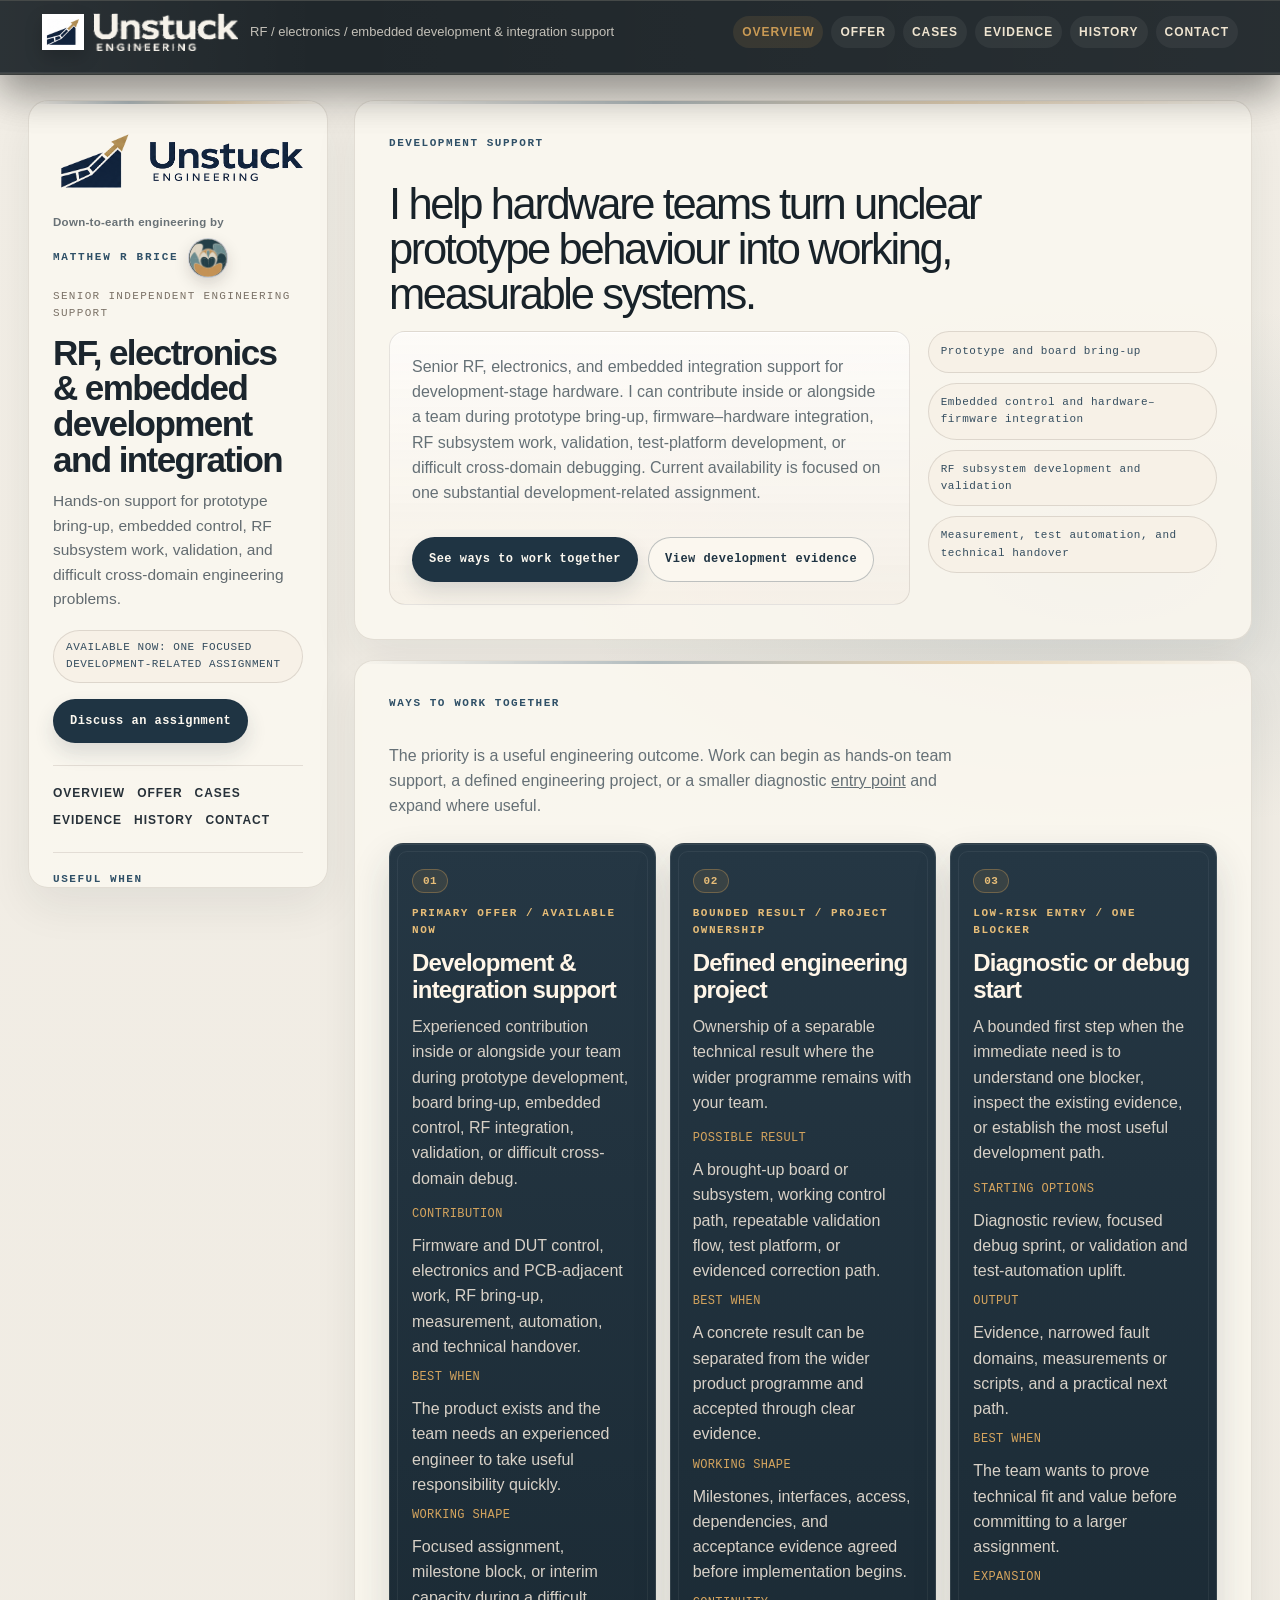
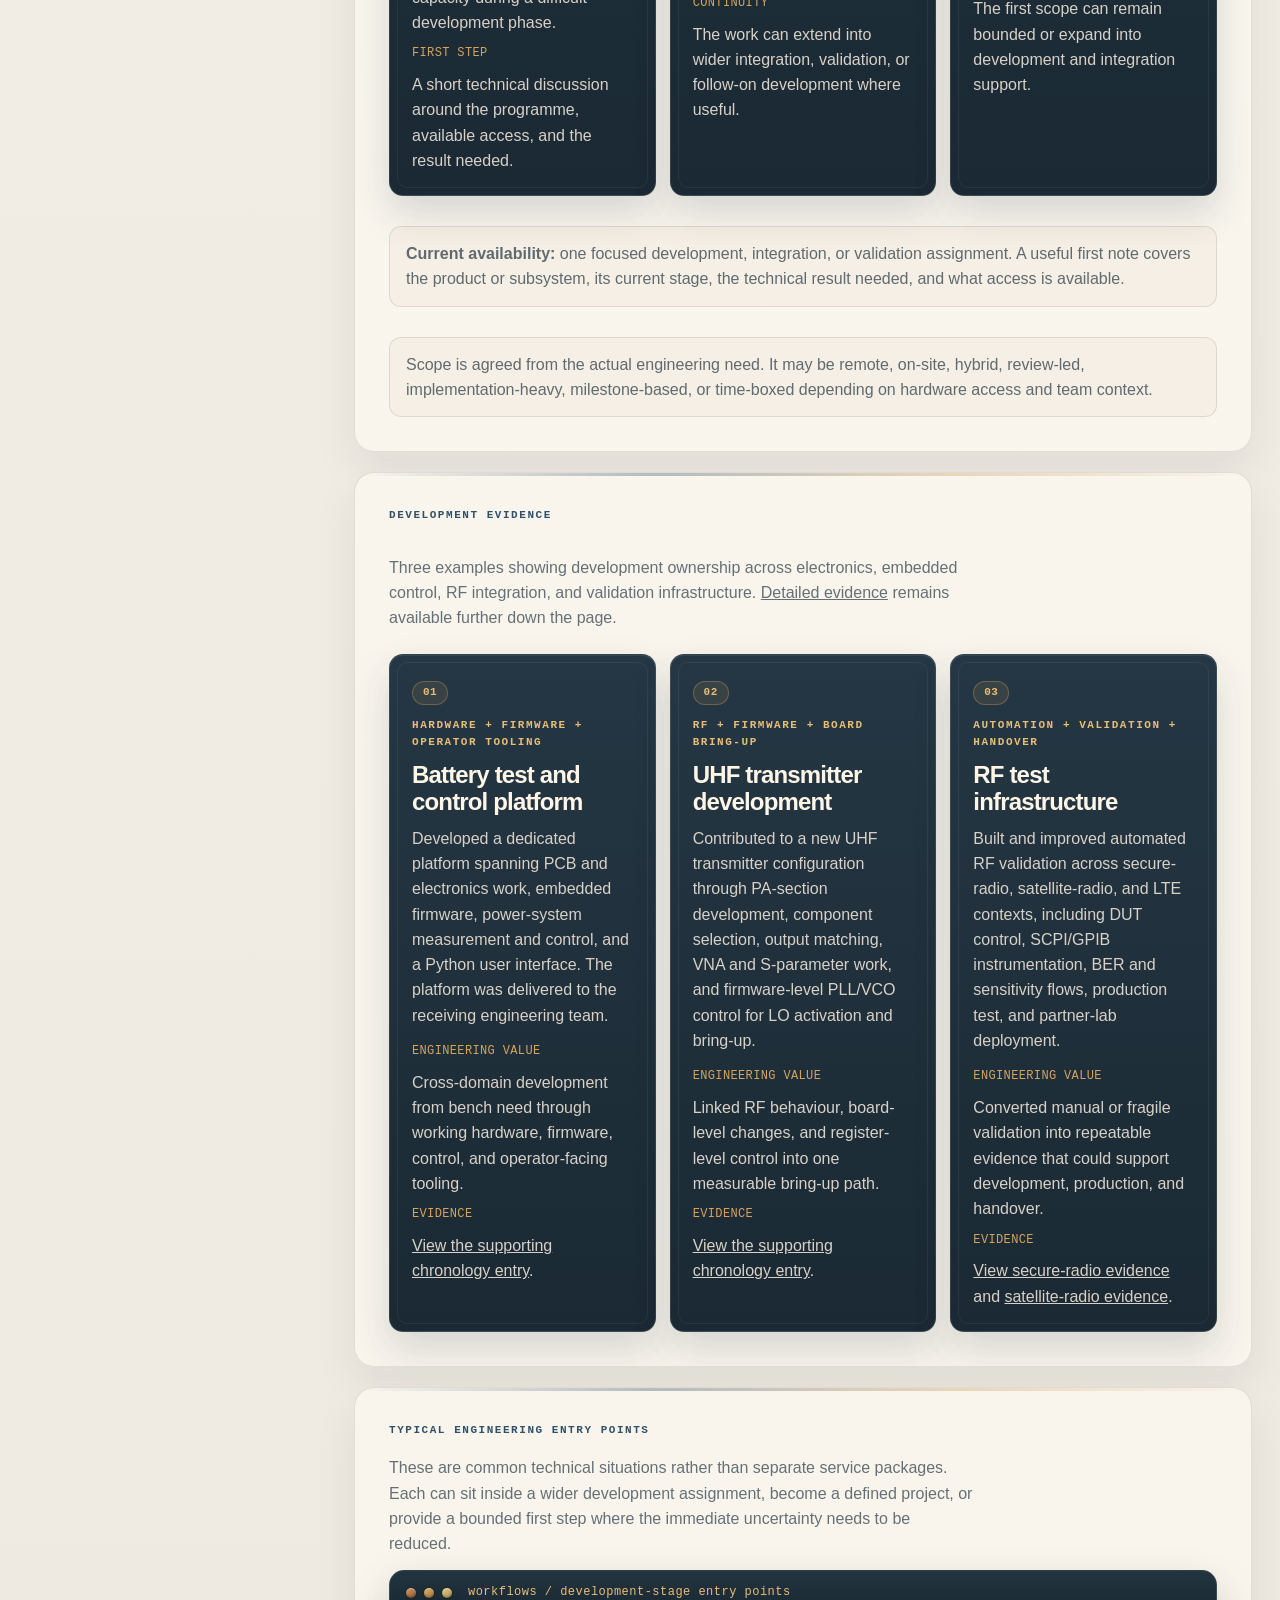
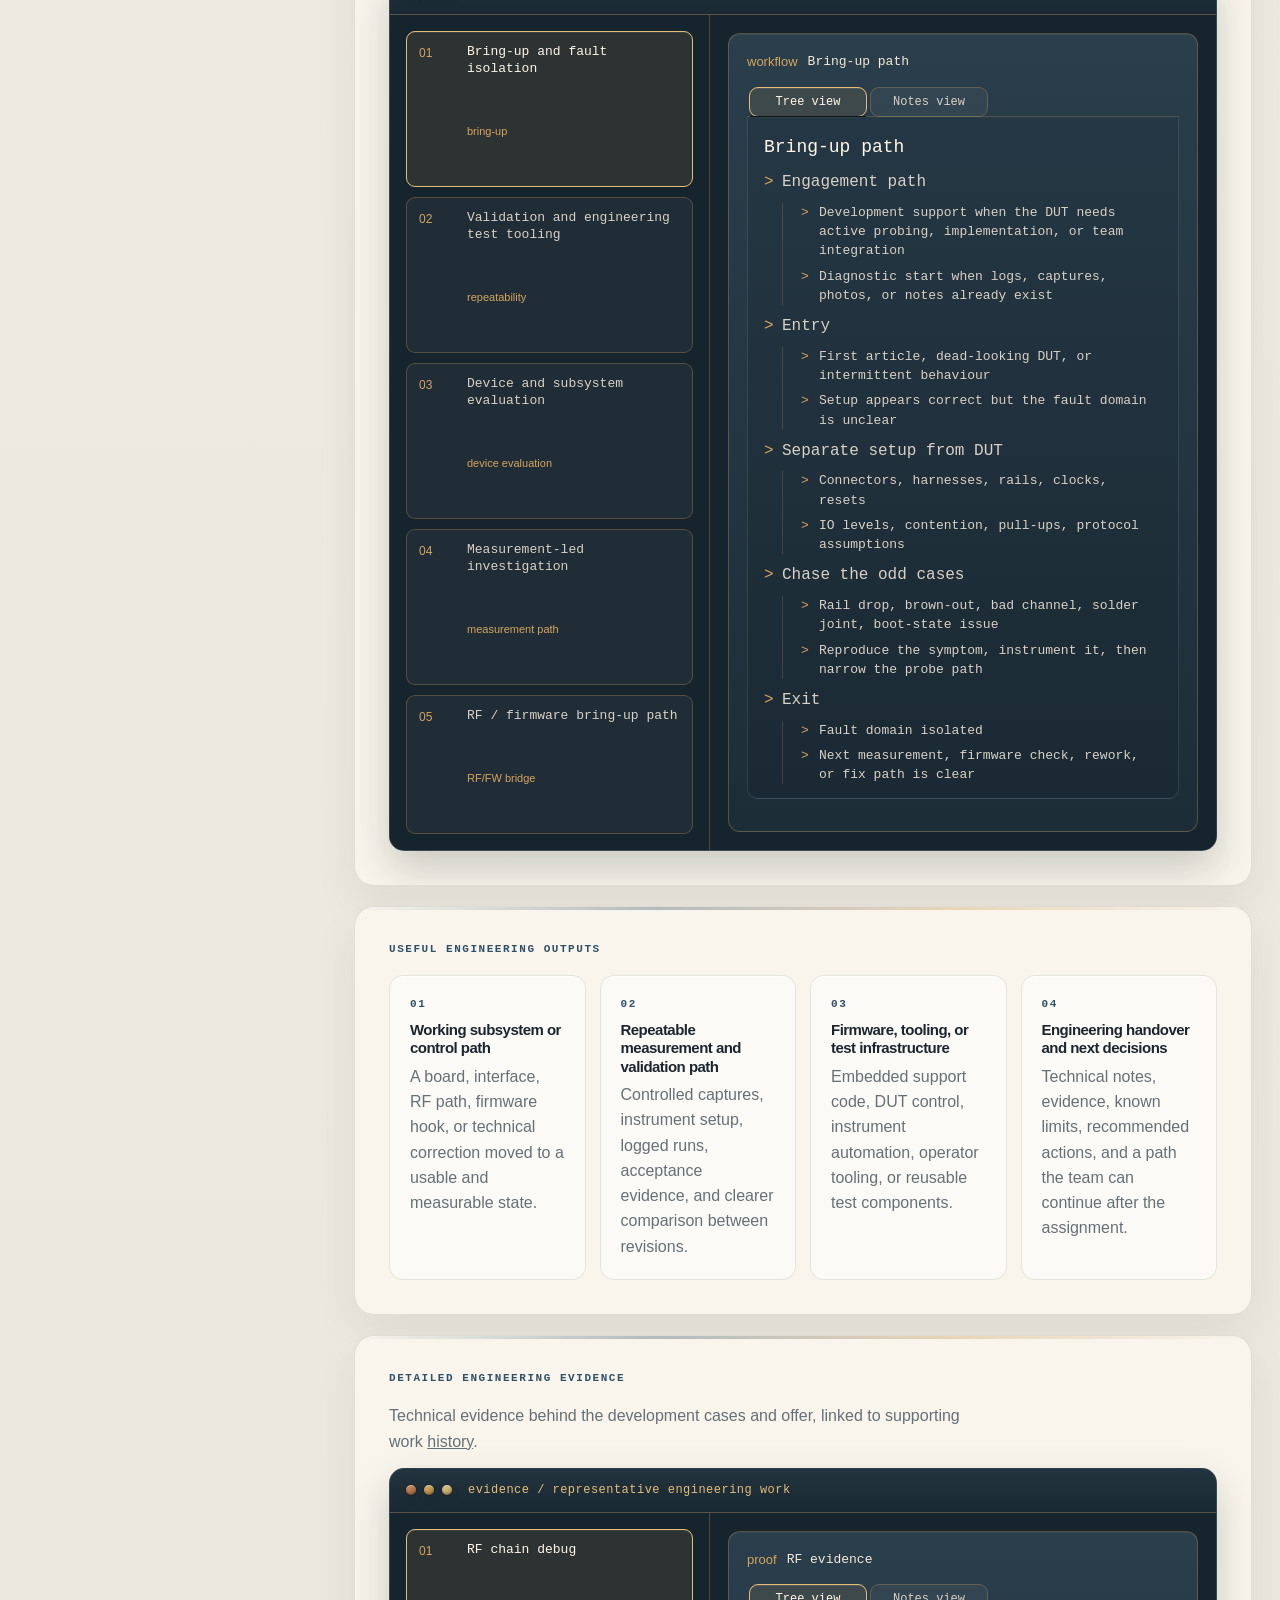
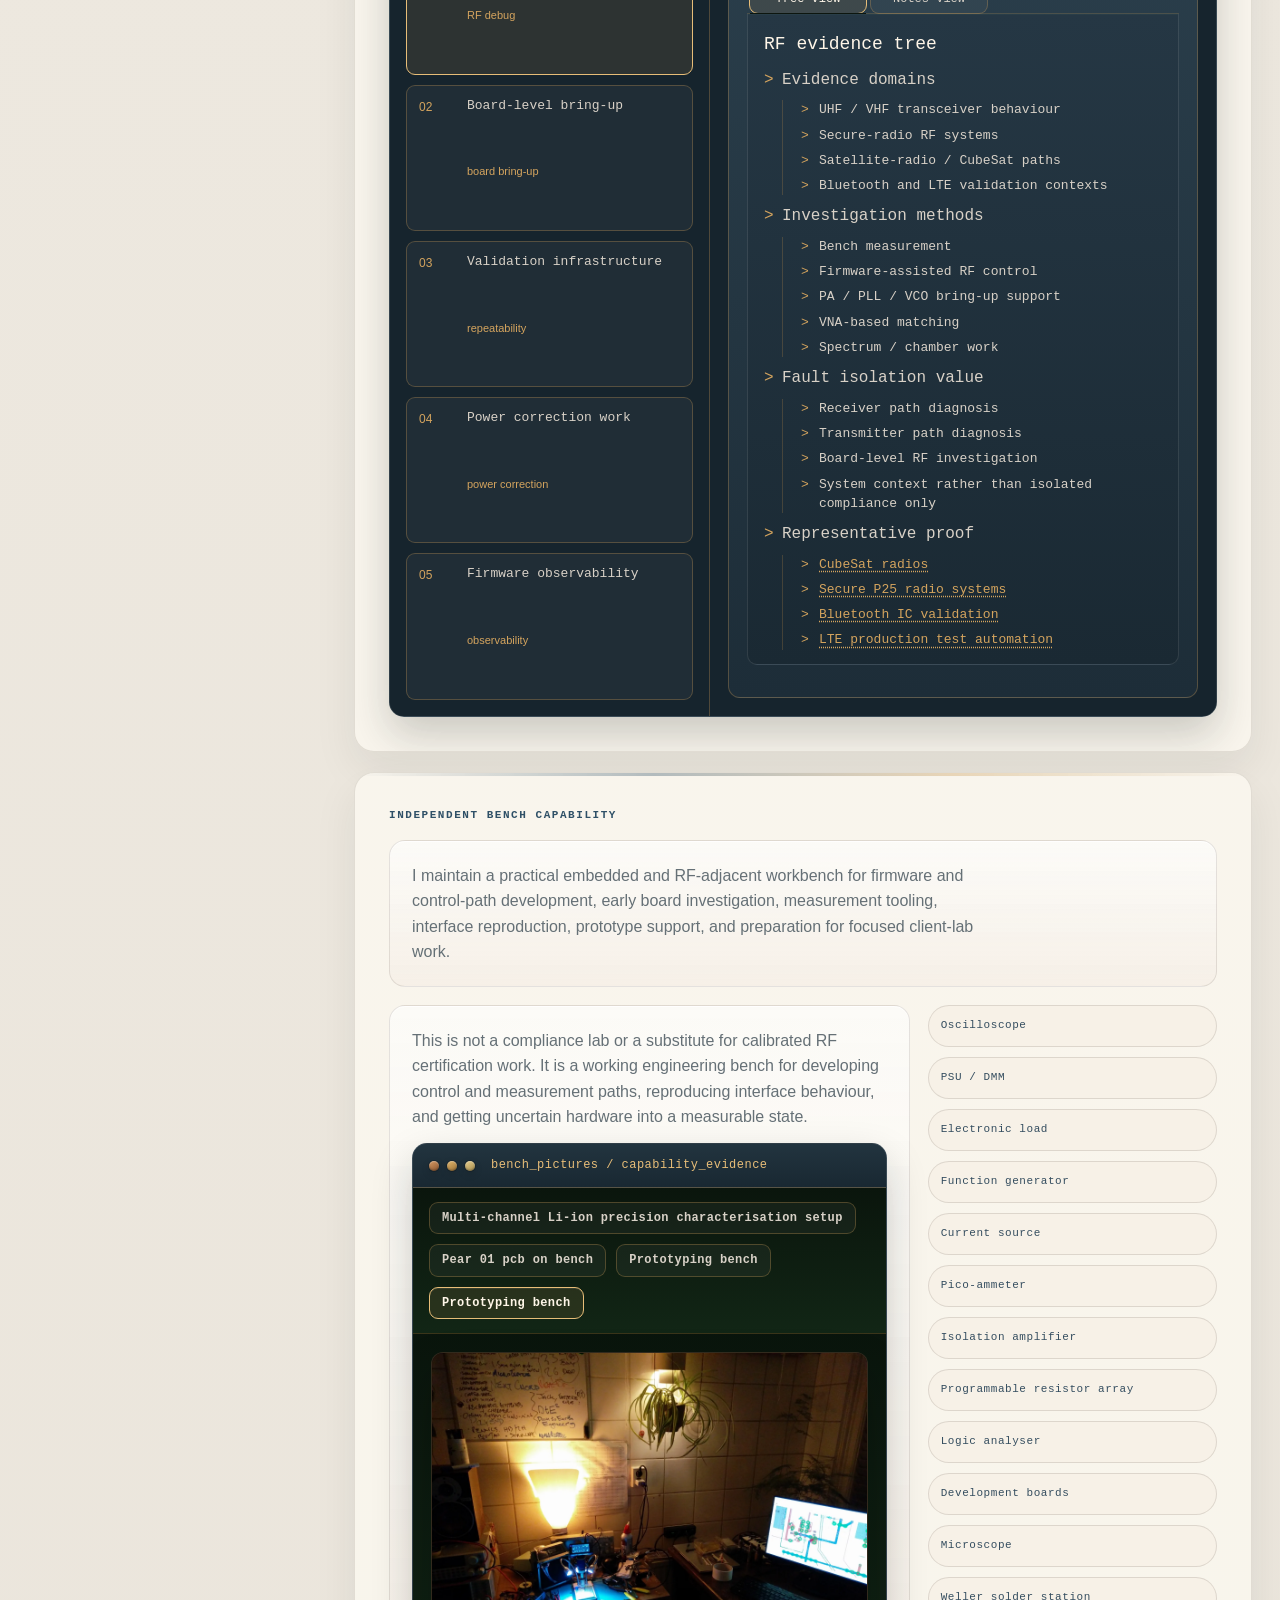
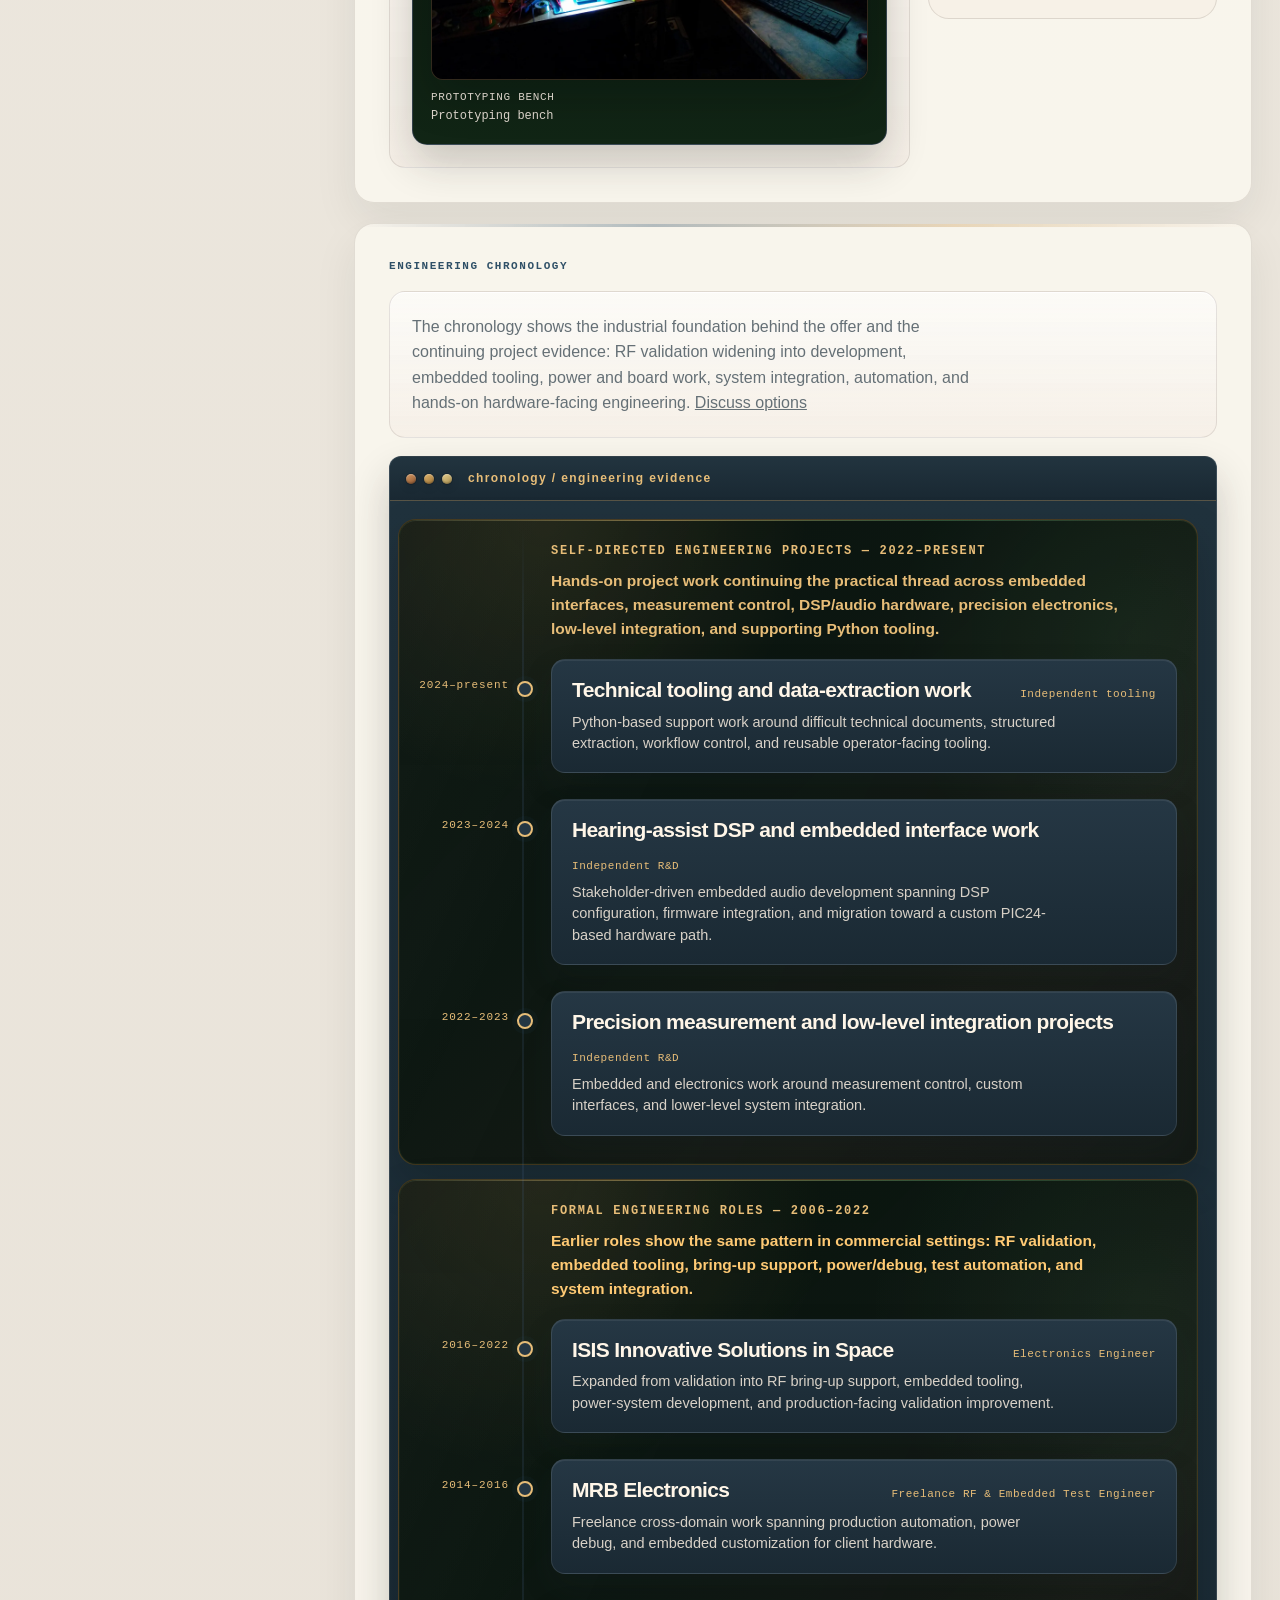
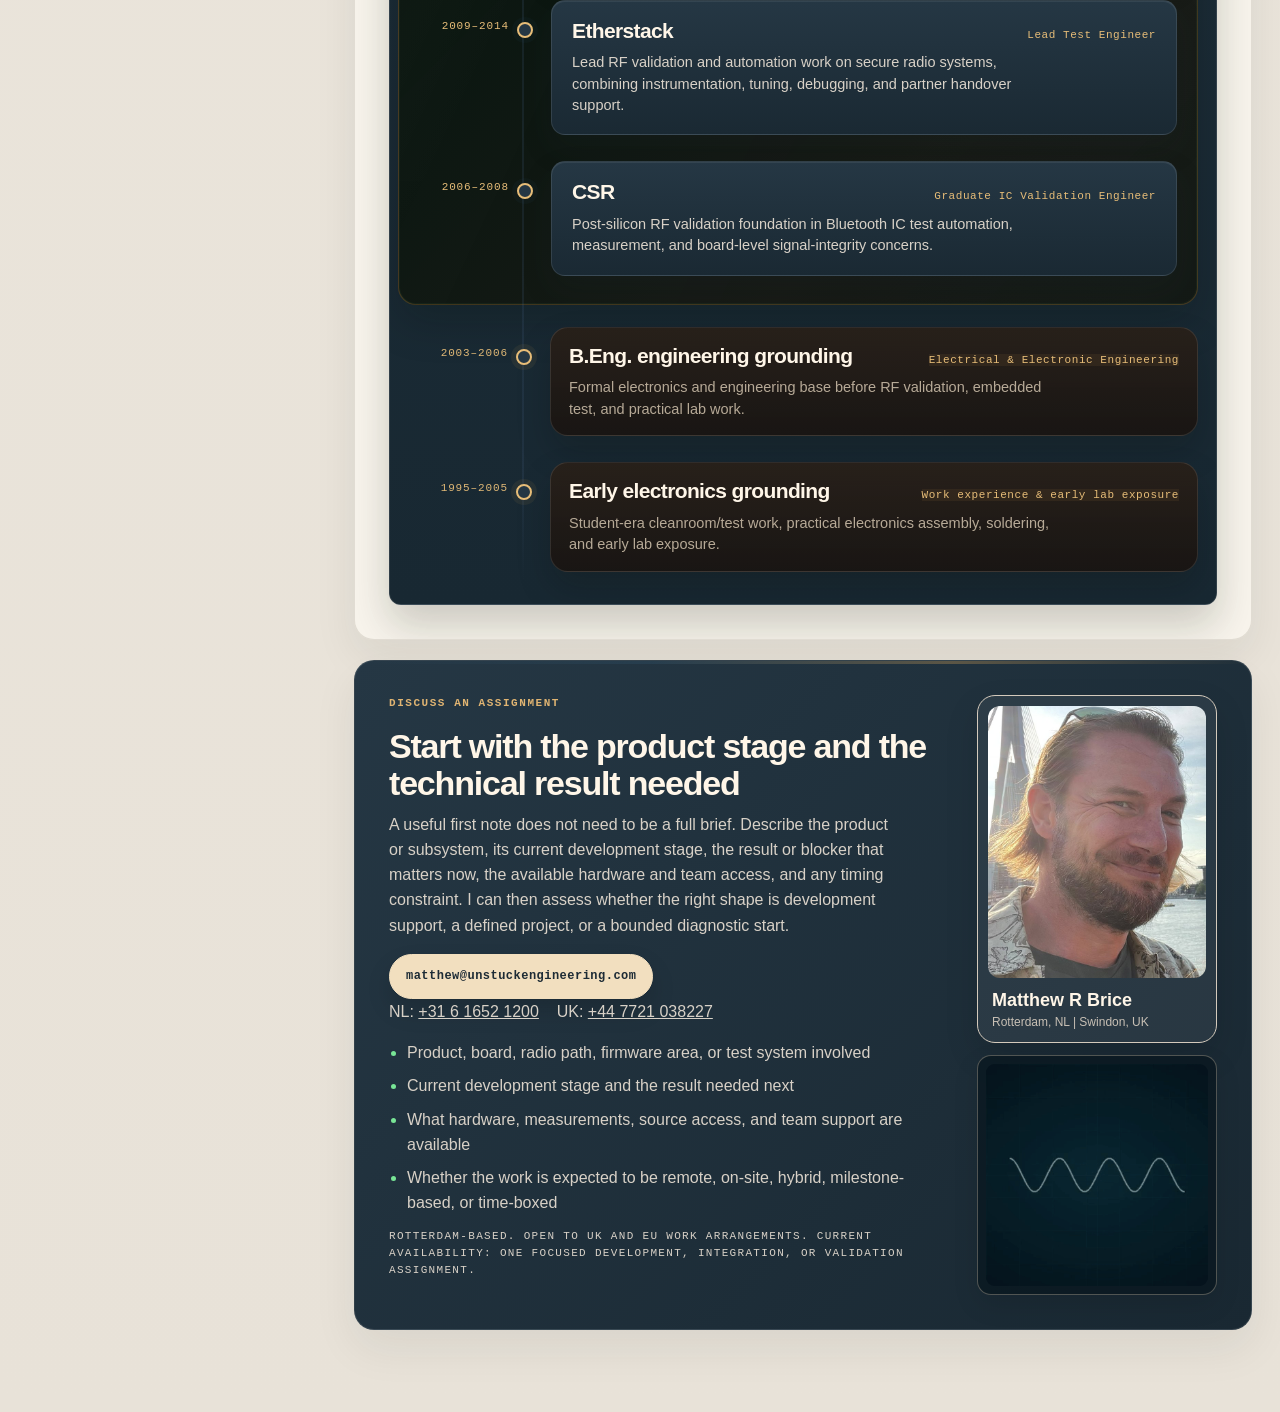
==== commit 024e4536: "Publish V5 comment-sourced site update (identity--mrb-contact)" ====
--- a/index.html
+++ b/index.html
@@ -3391,7 +3391,7 @@
 <div class="mrb-identity-links">
 <a aria-label="Matthew Brice on LinkedIn" class="mrb-linkedin-mark" href="https://www.linkedin.com/in/matthewbrice/" rel="noopener noreferrer" target="_blank" title="LinkedIn">LinkedIn</a>
 </div>
-<p class="mrb-popout-revision">Site updated · 2026-10-30 | rev 0.1004</p>
+<p class="mrb-popout-revision">Site updated · 2026-10-30 | rev 0.1005</p>
 </div>
 </details>
 </div>
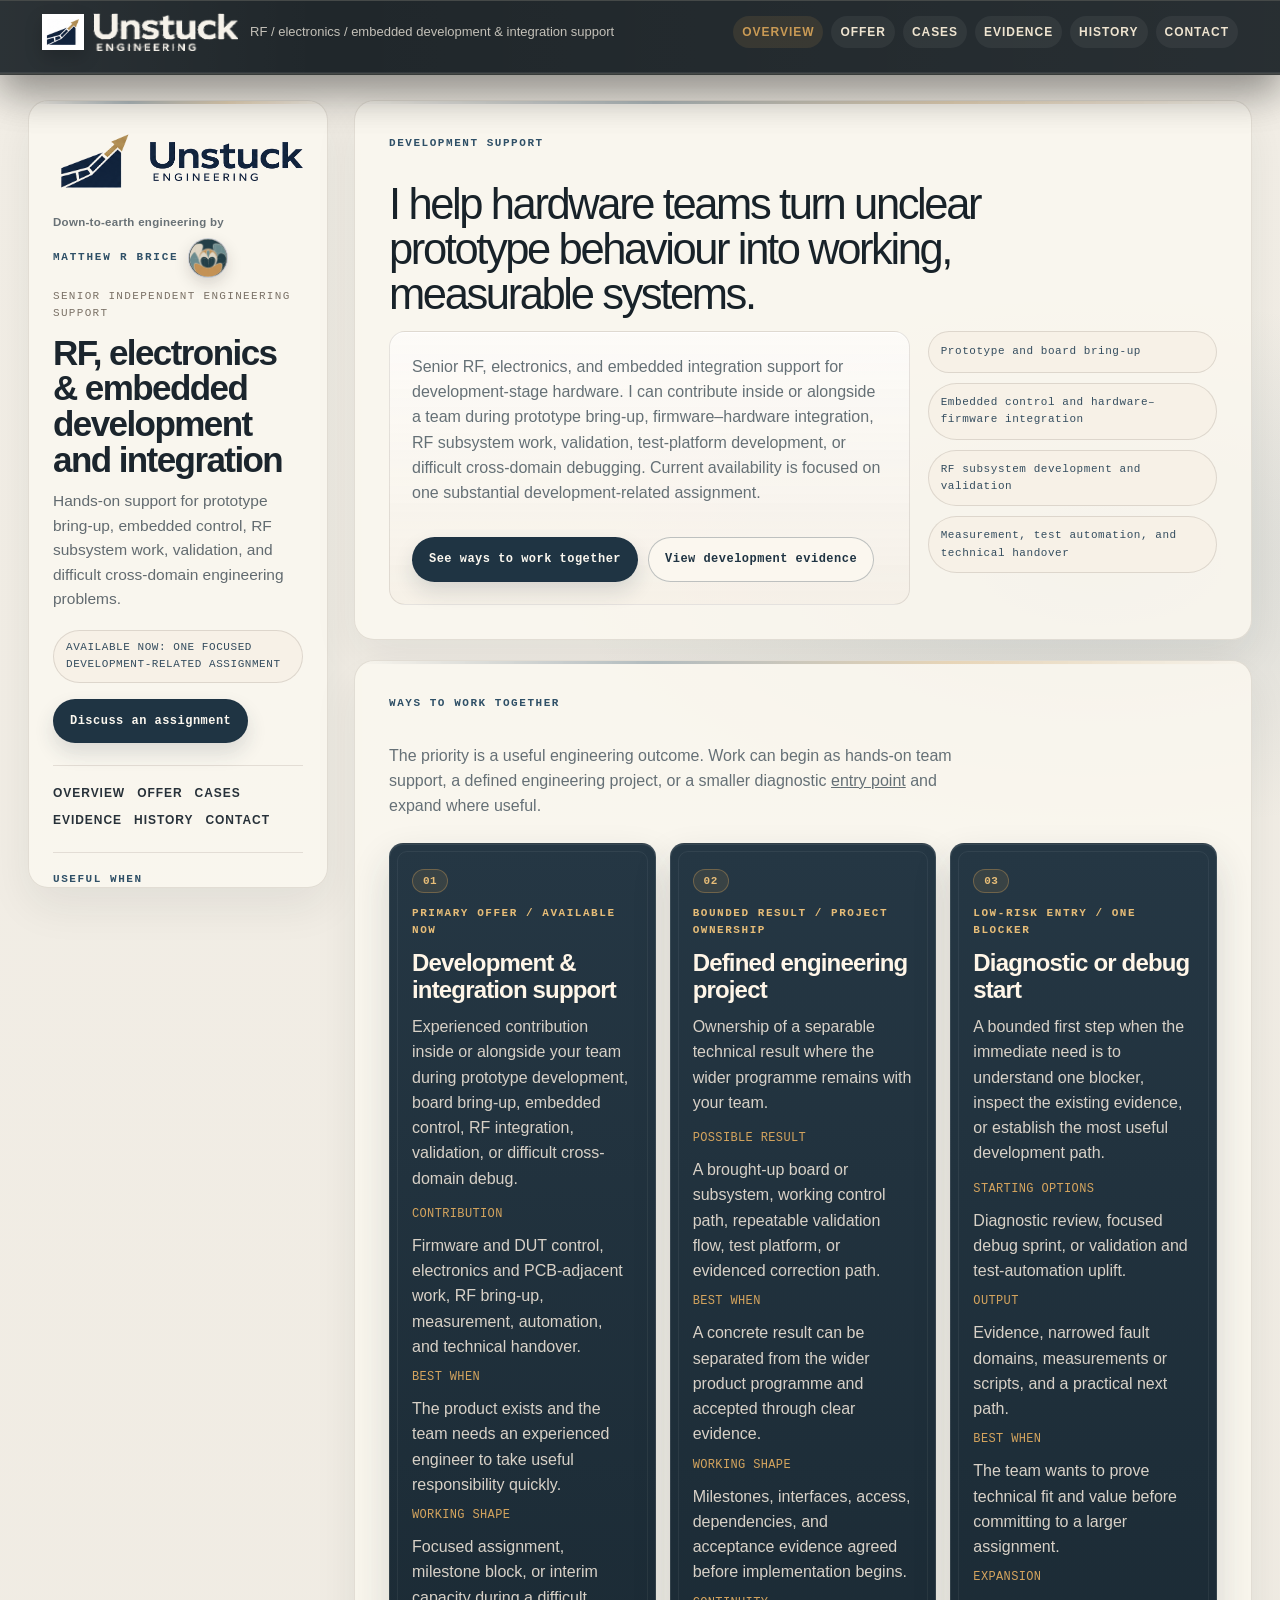
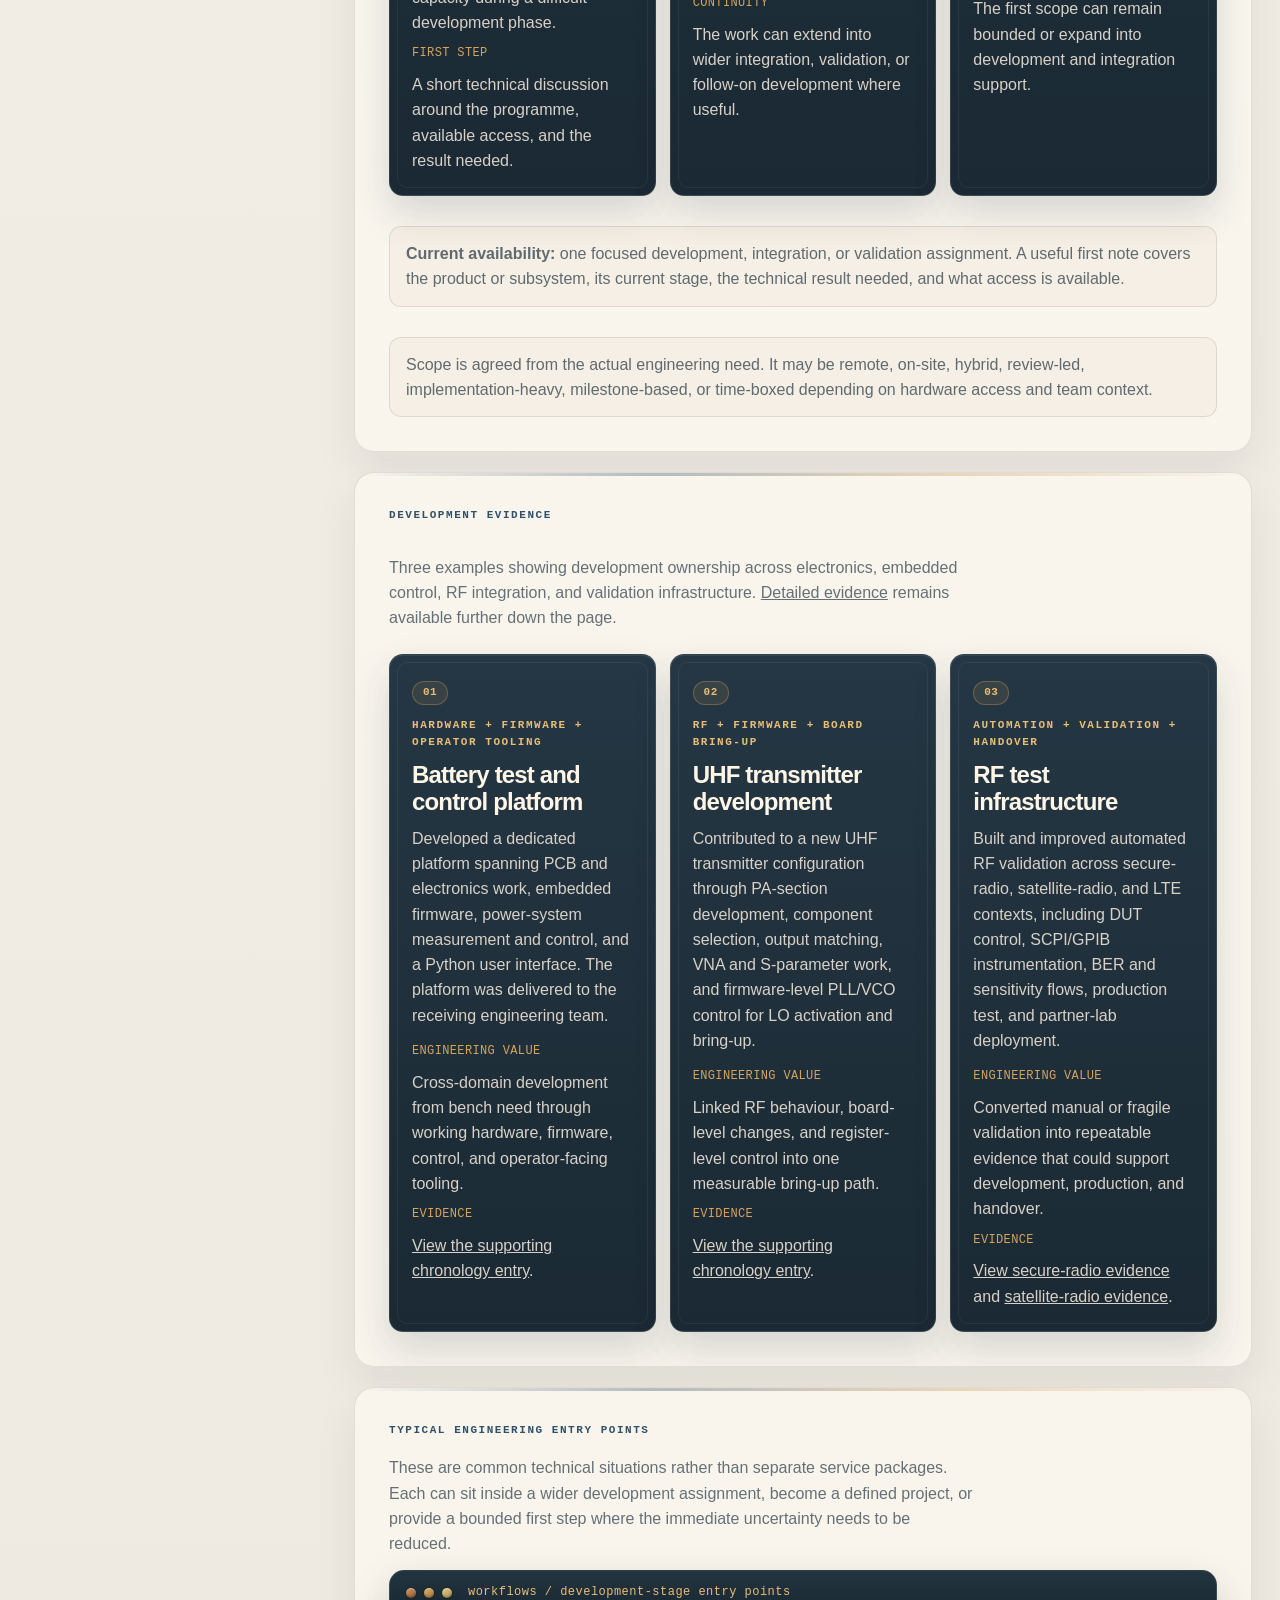
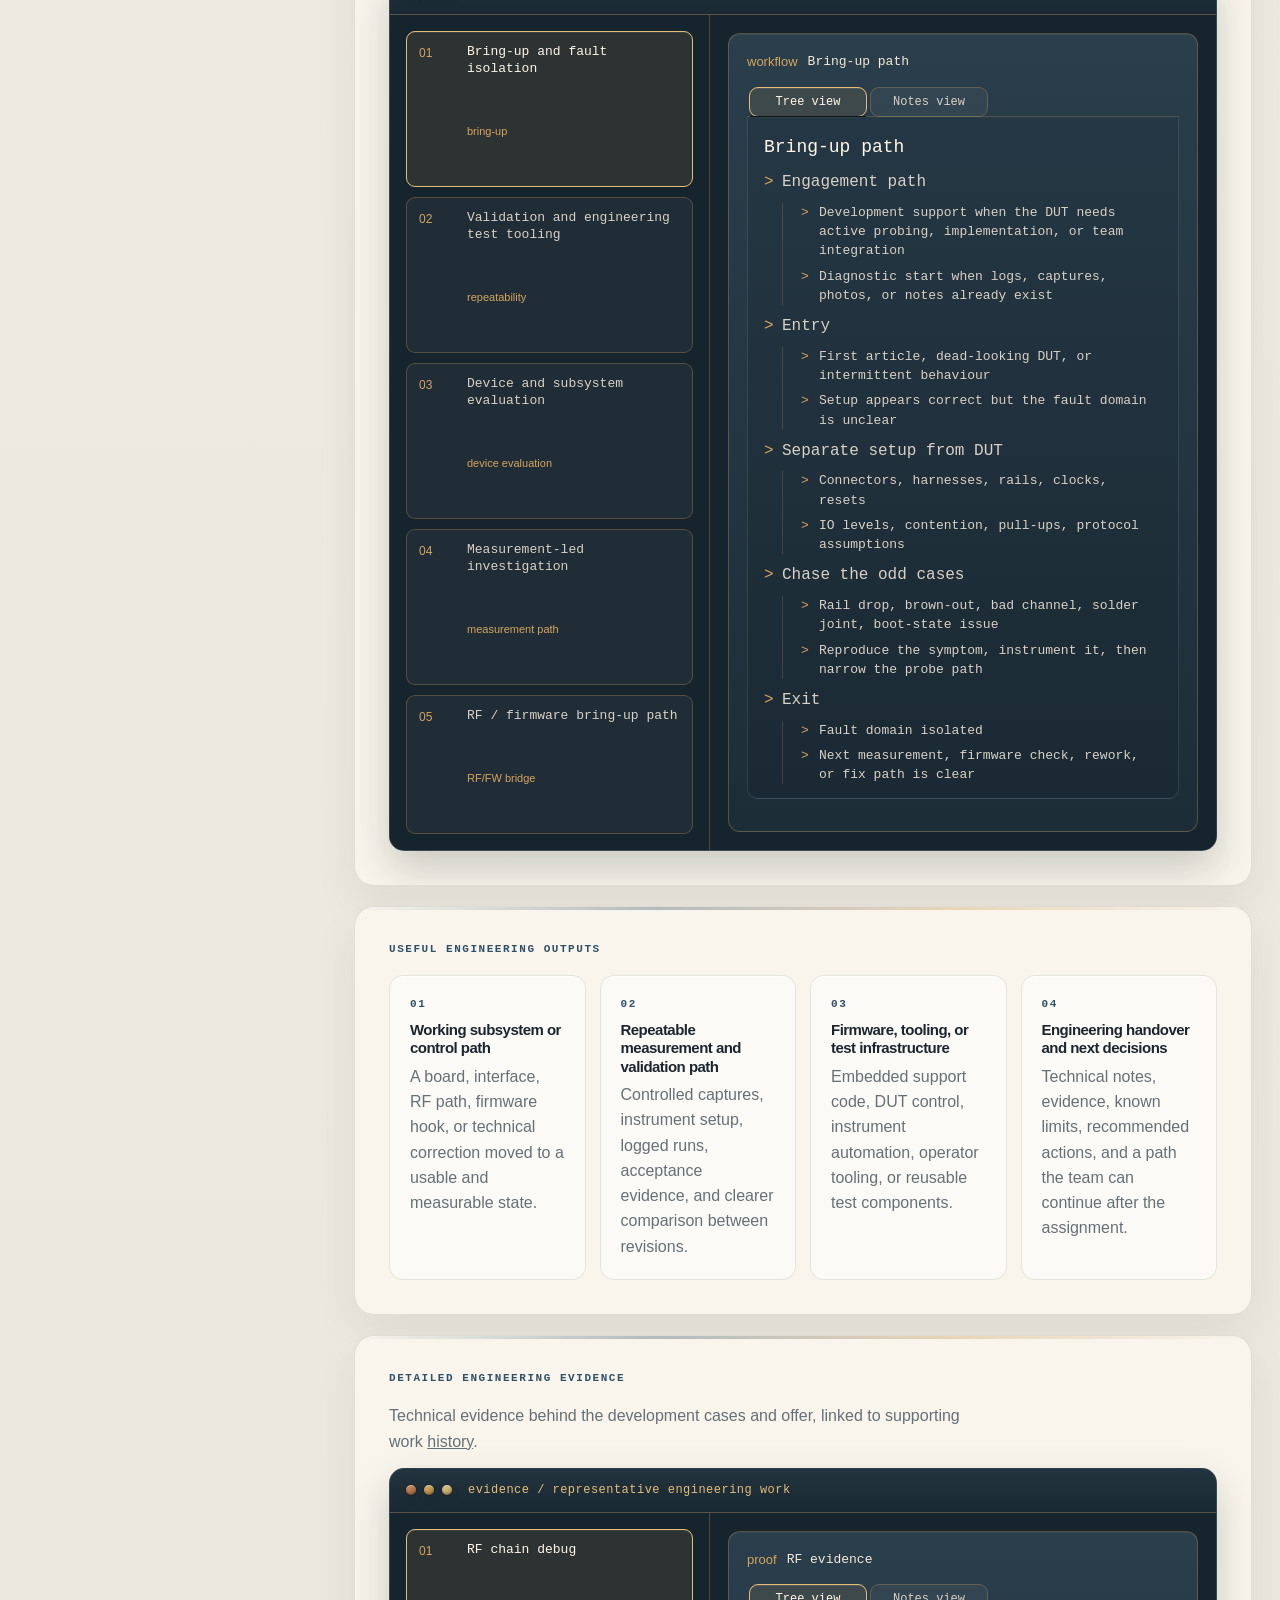
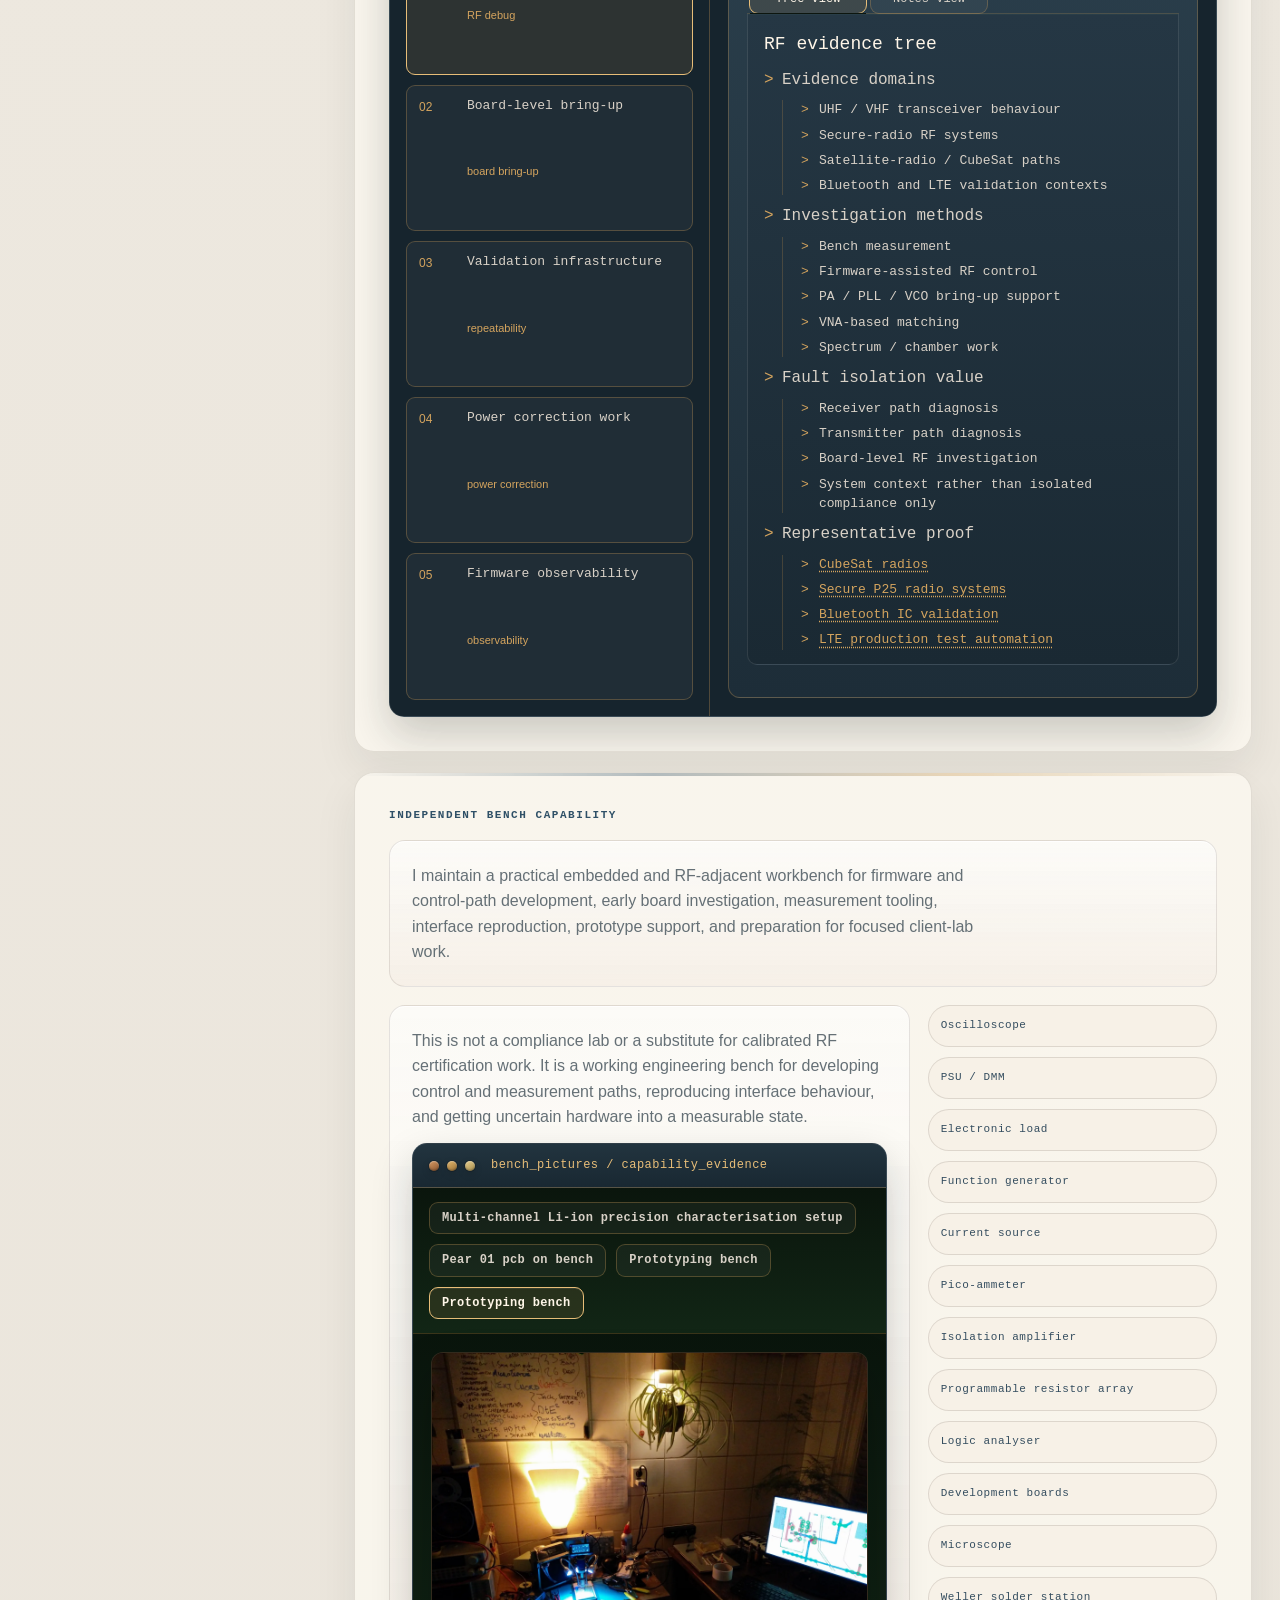
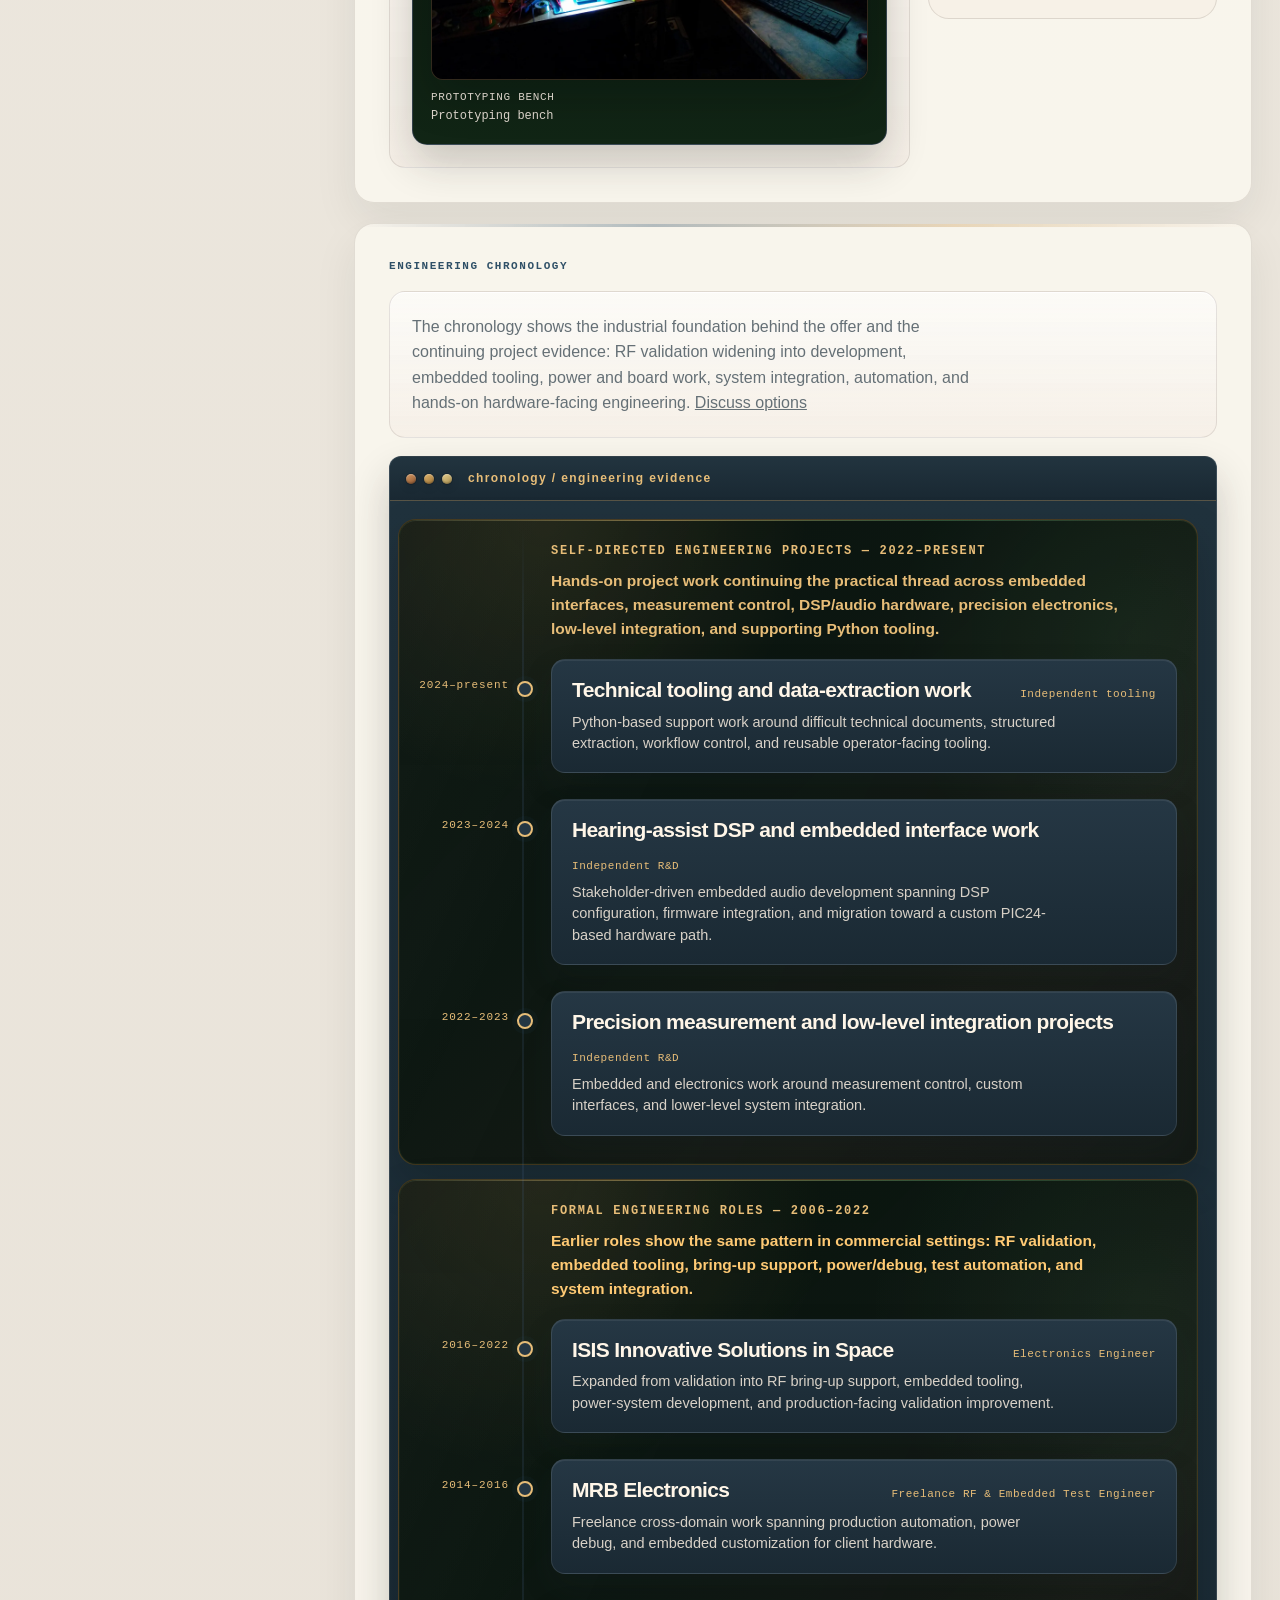
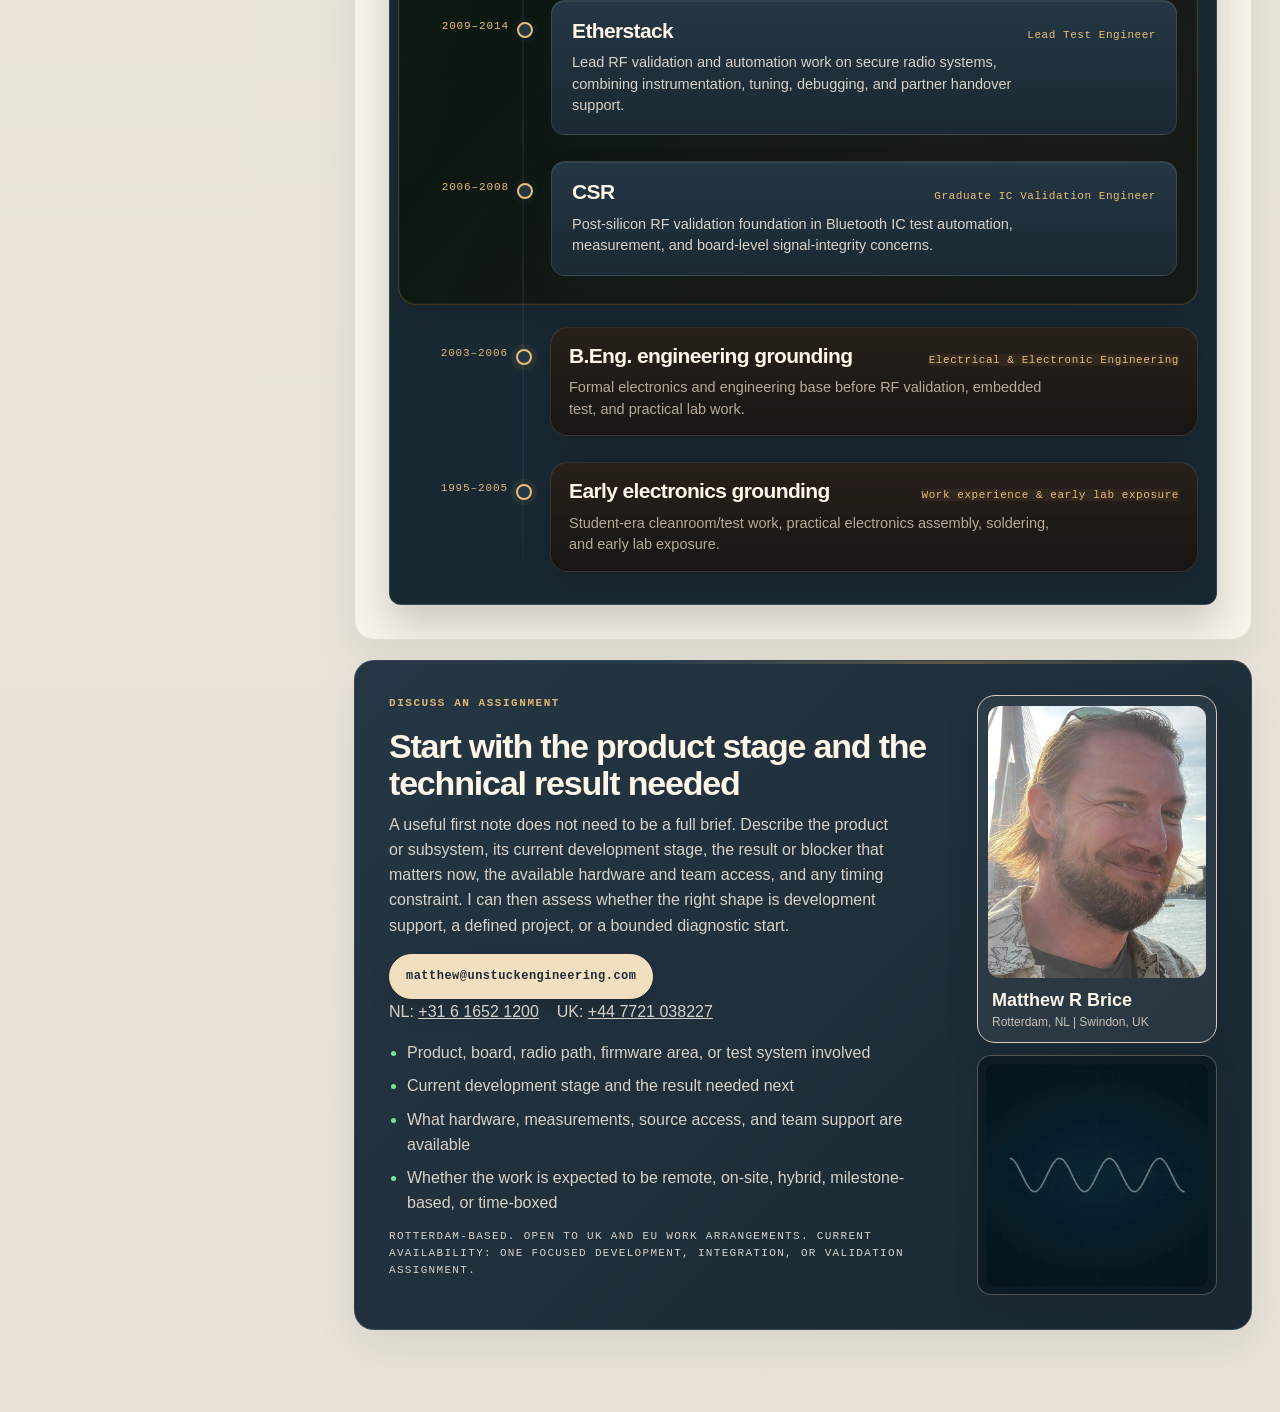
==== commit ff82c757: "Publish V5 comment-sourced site update (identity--mrb-contact)" ====
--- a/index.html
+++ b/index.html
@@ -3391,7 +3391,7 @@
 <div class="mrb-identity-links">
 <a aria-label="Matthew Brice on LinkedIn" class="mrb-linkedin-mark" href="https://www.linkedin.com/in/matthewbrice/" rel="noopener noreferrer" target="_blank" title="LinkedIn">LinkedIn</a>
 </div>
-<p class="mrb-popout-revision">Site updated · 2026-10-30 | rev 0.1005</p>
+<p class="mrb-popout-revision">Site updated · 2026-10-30 | rev 0.1006</p>
 </div>
 </details>
 </div>
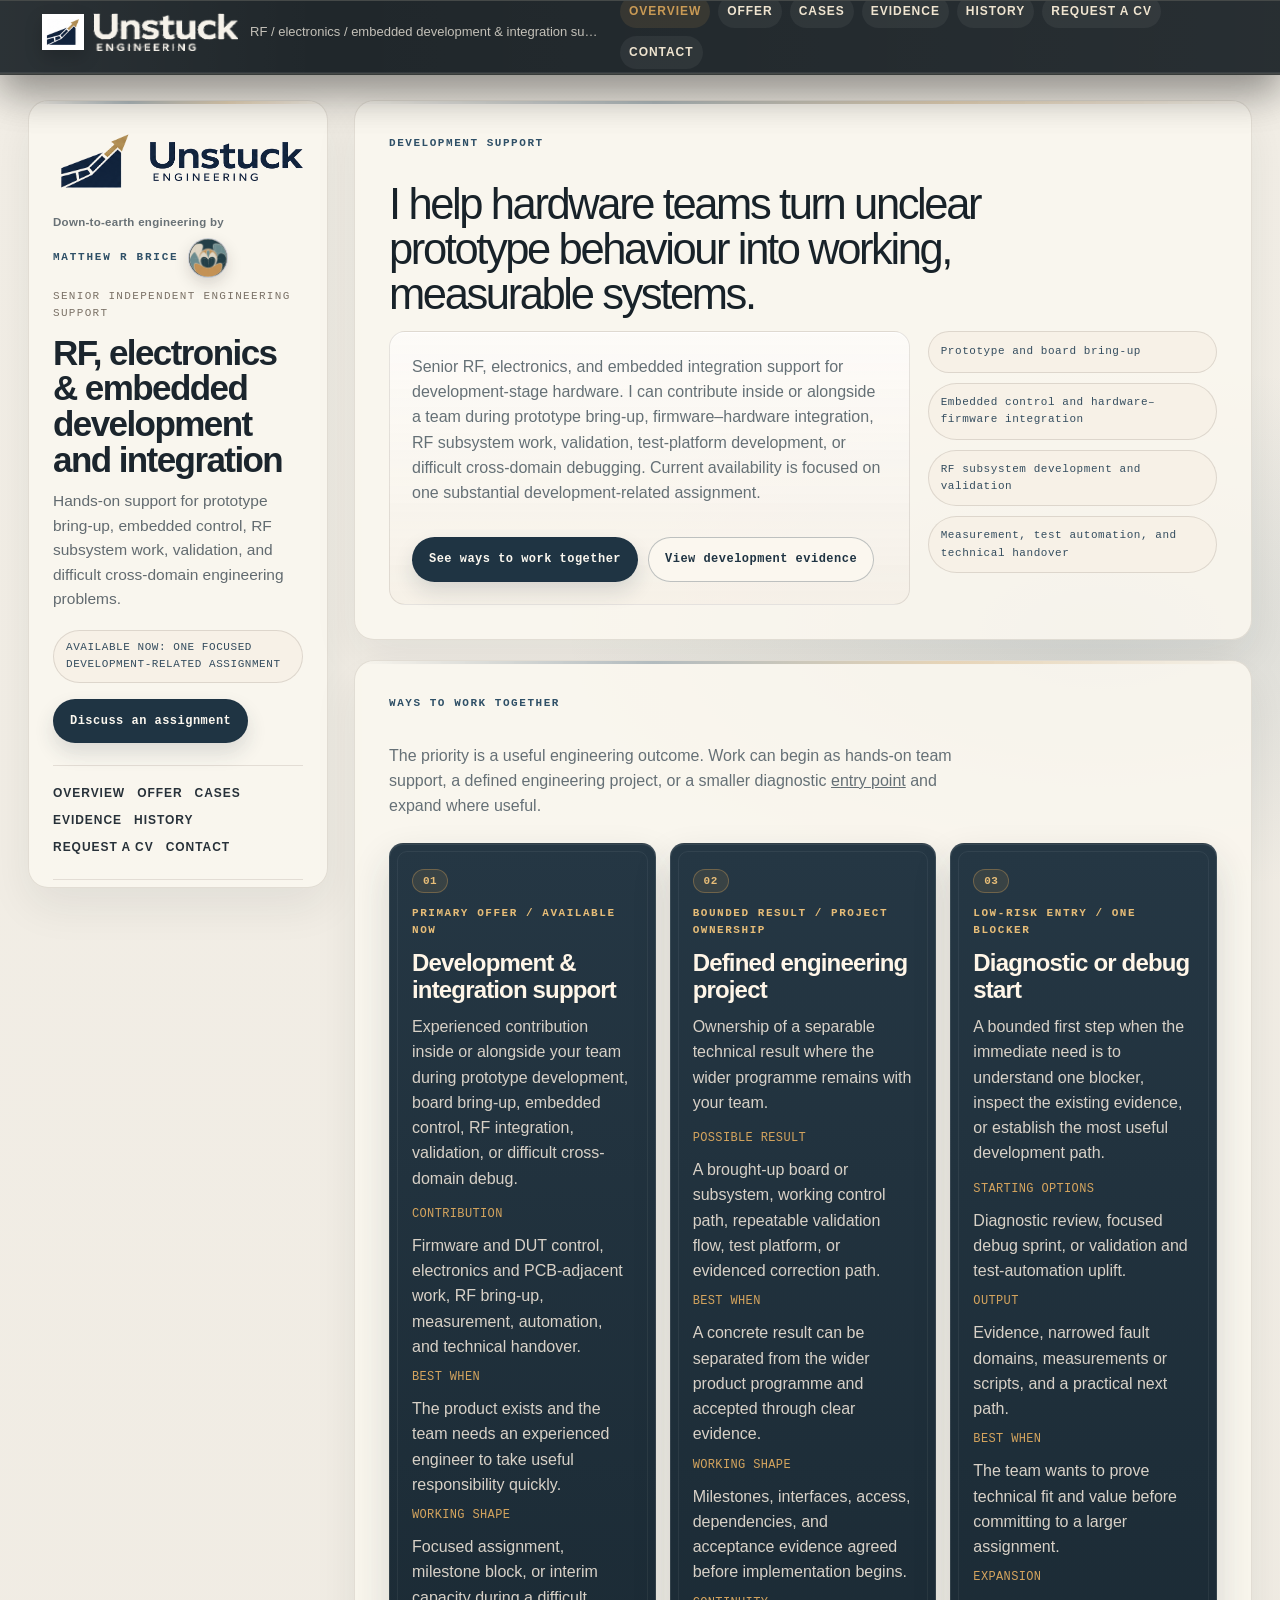
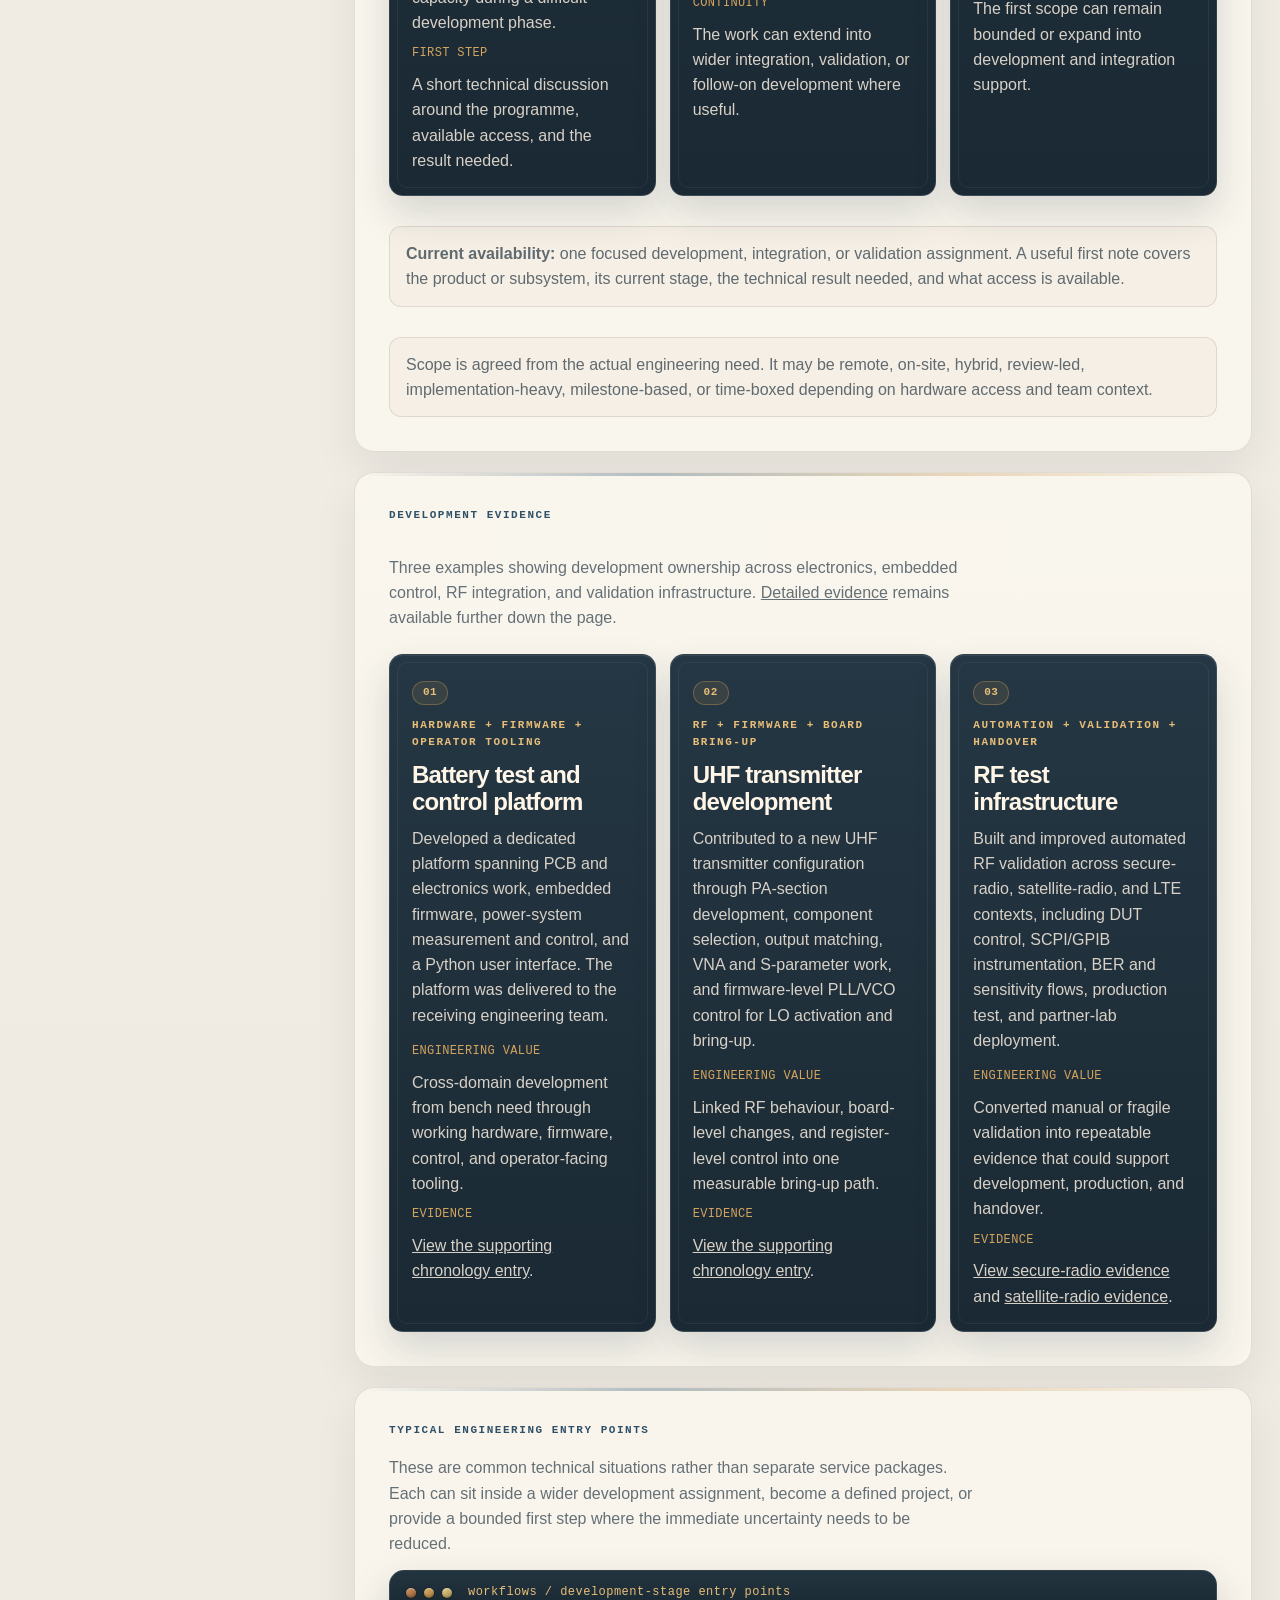
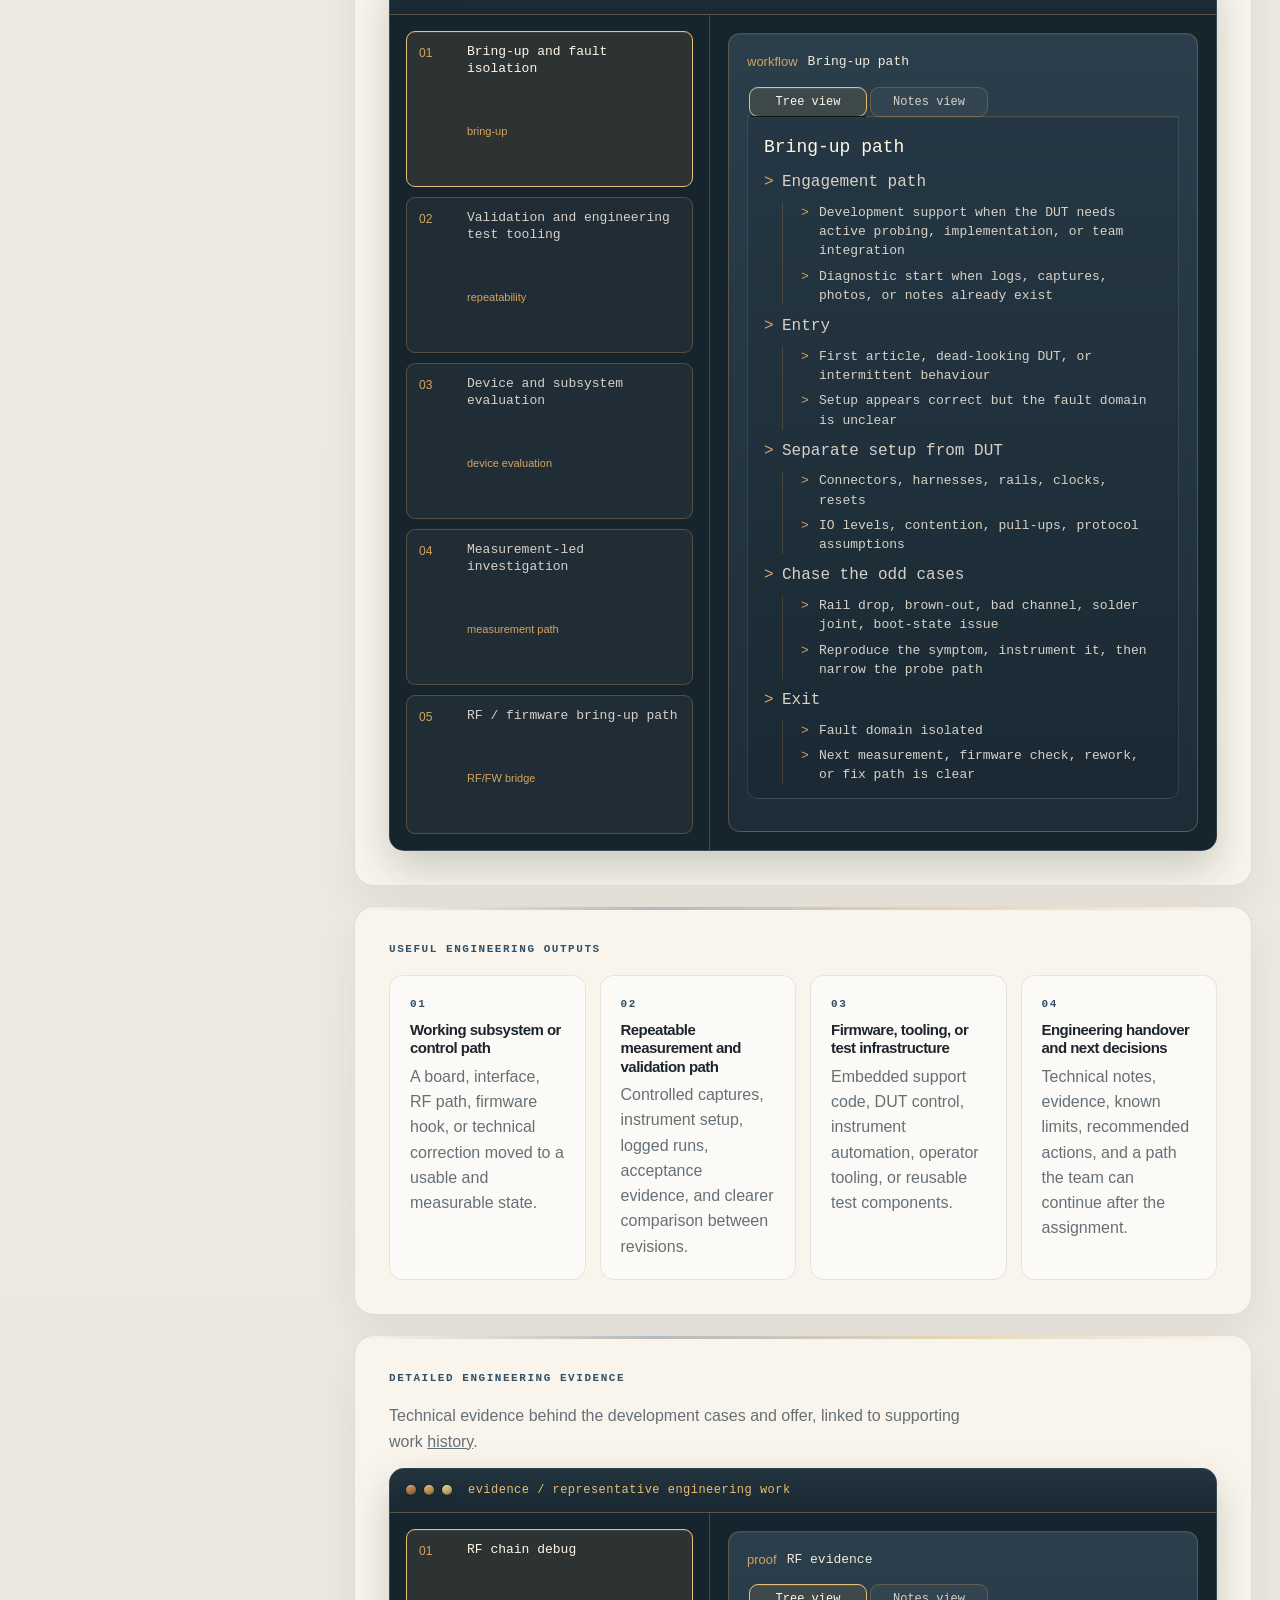
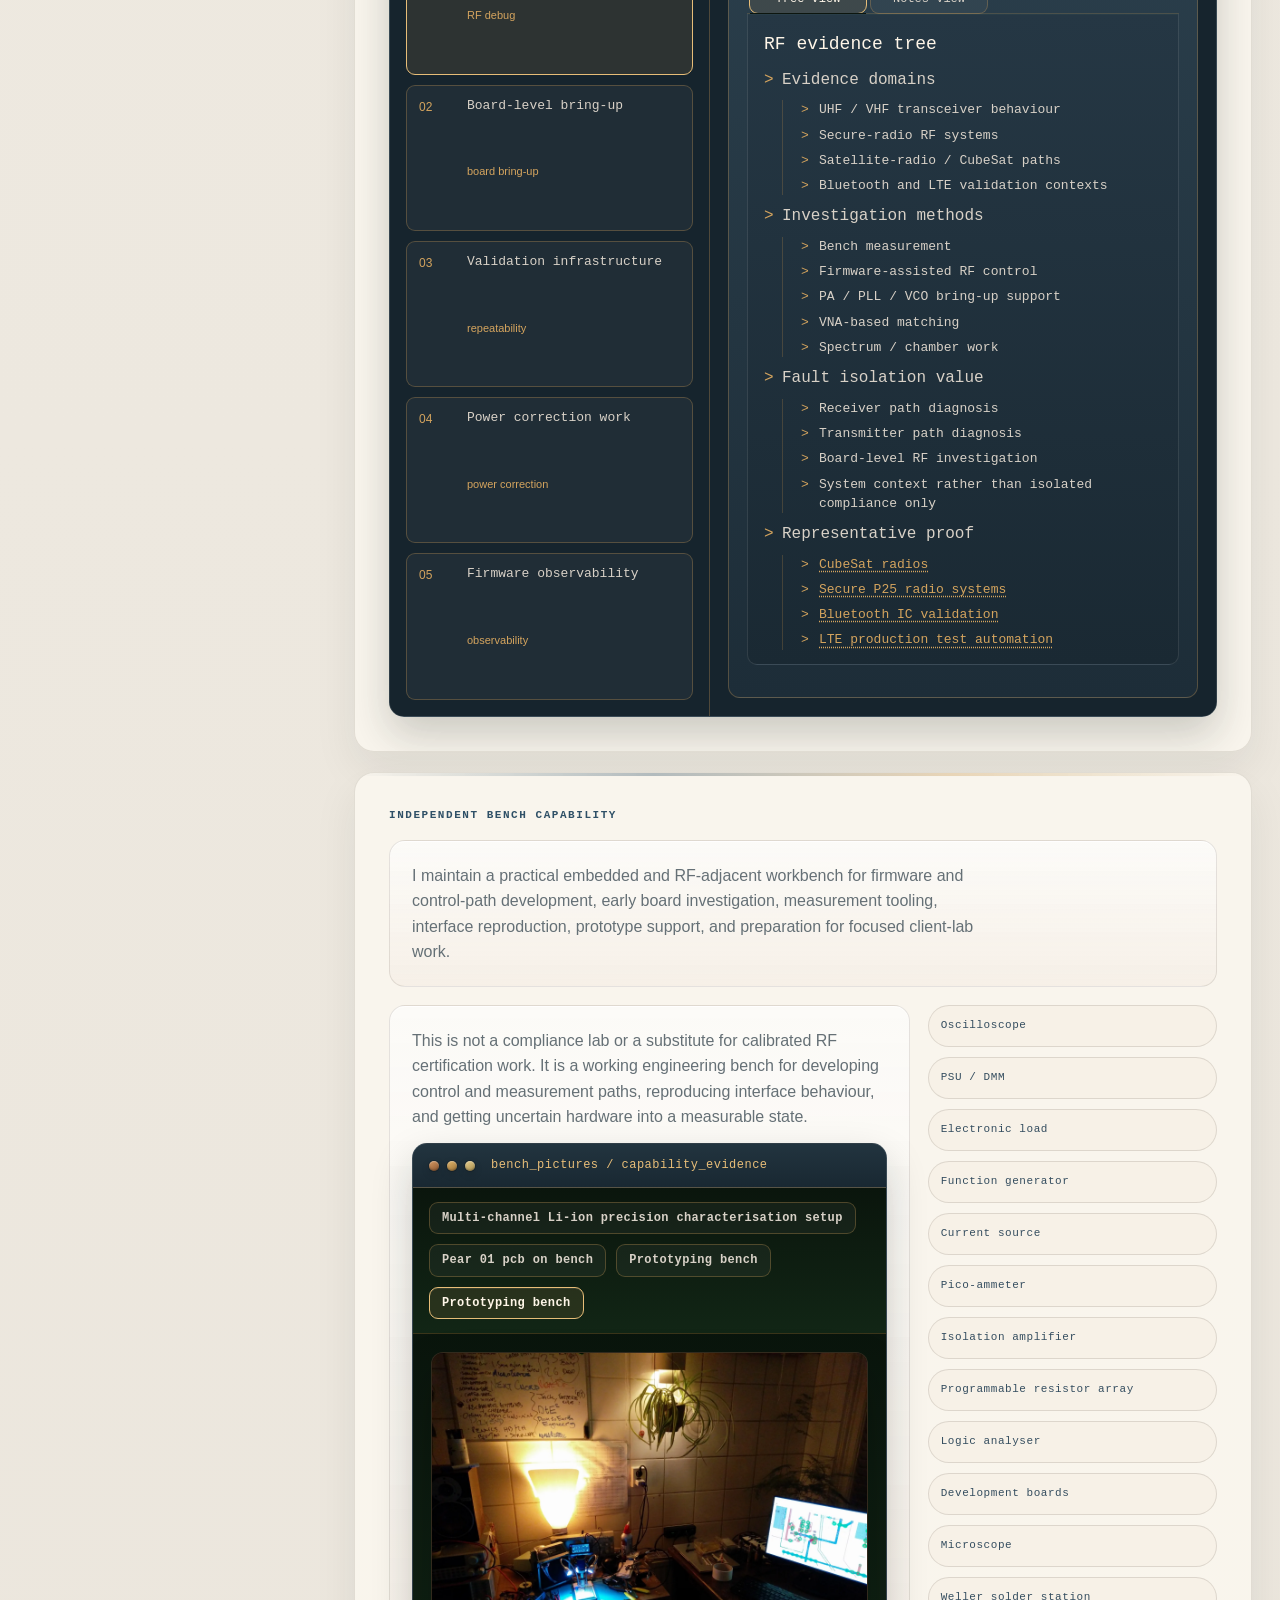
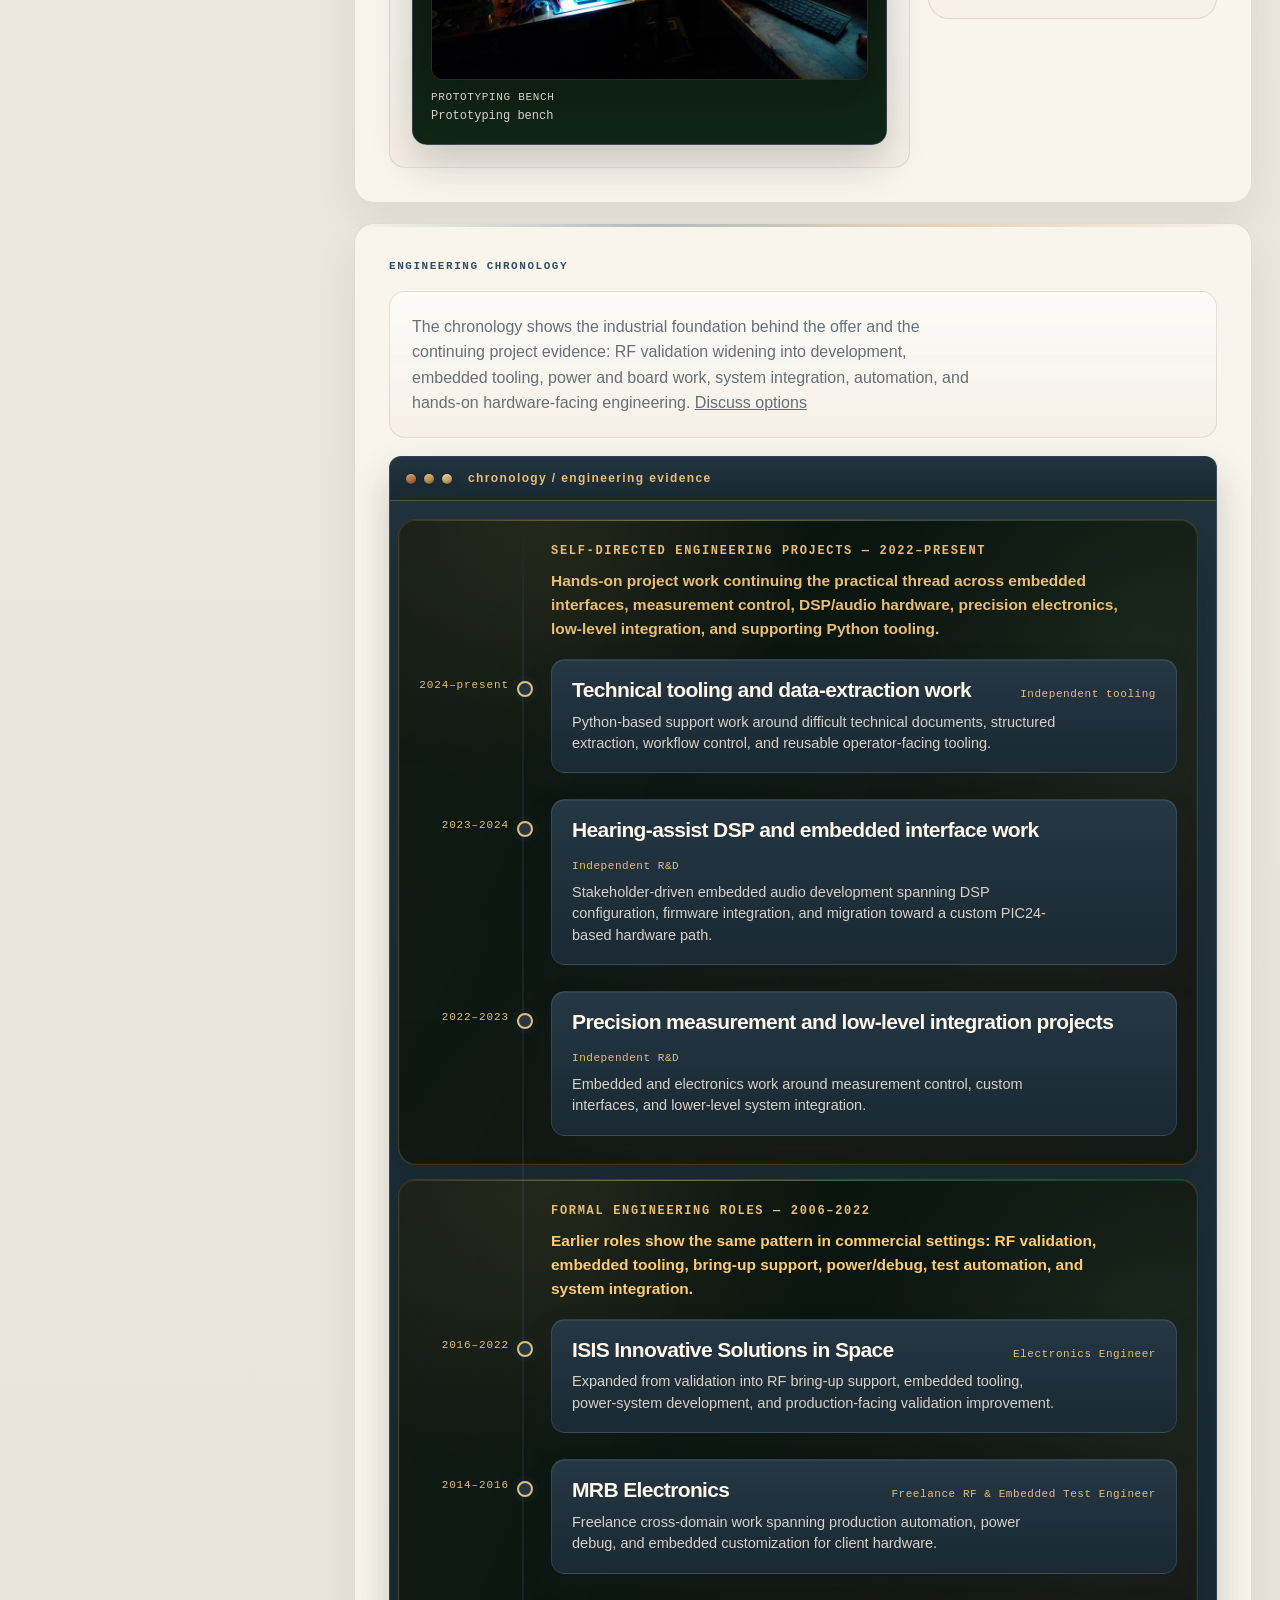
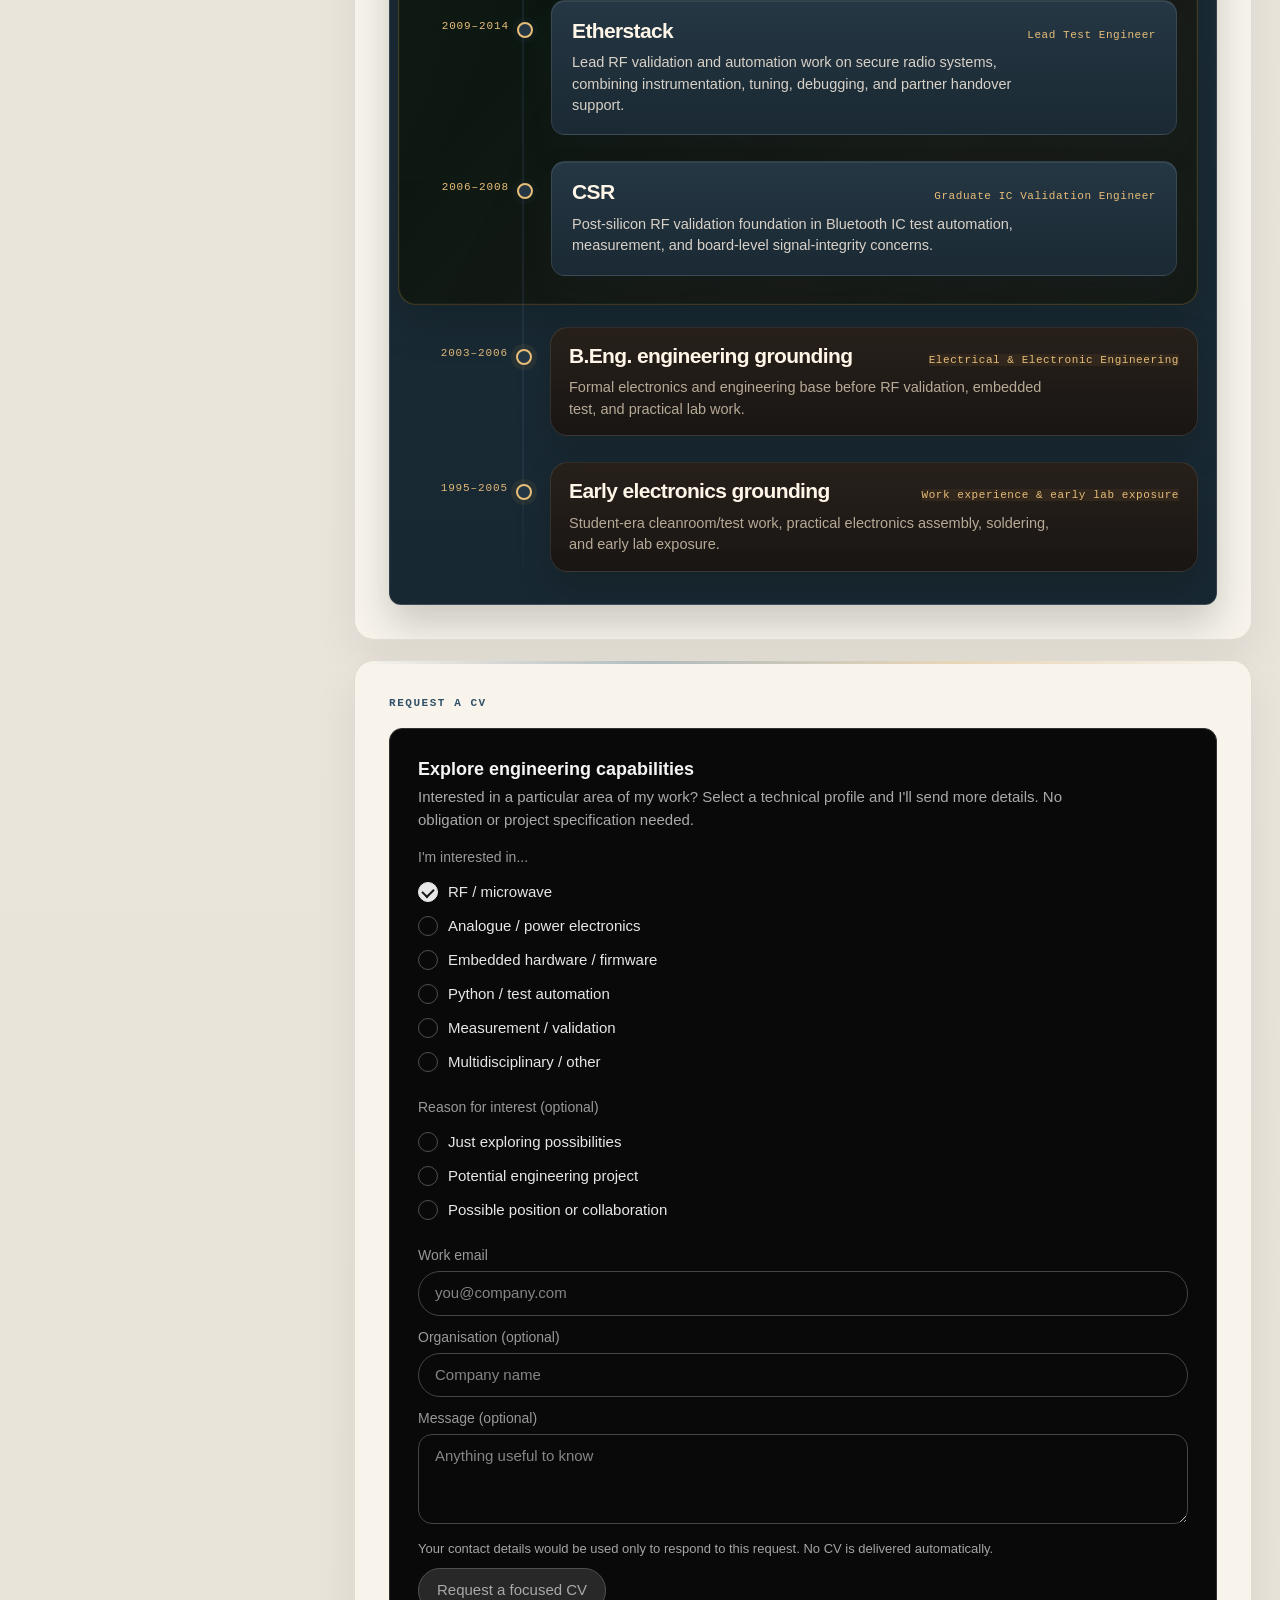
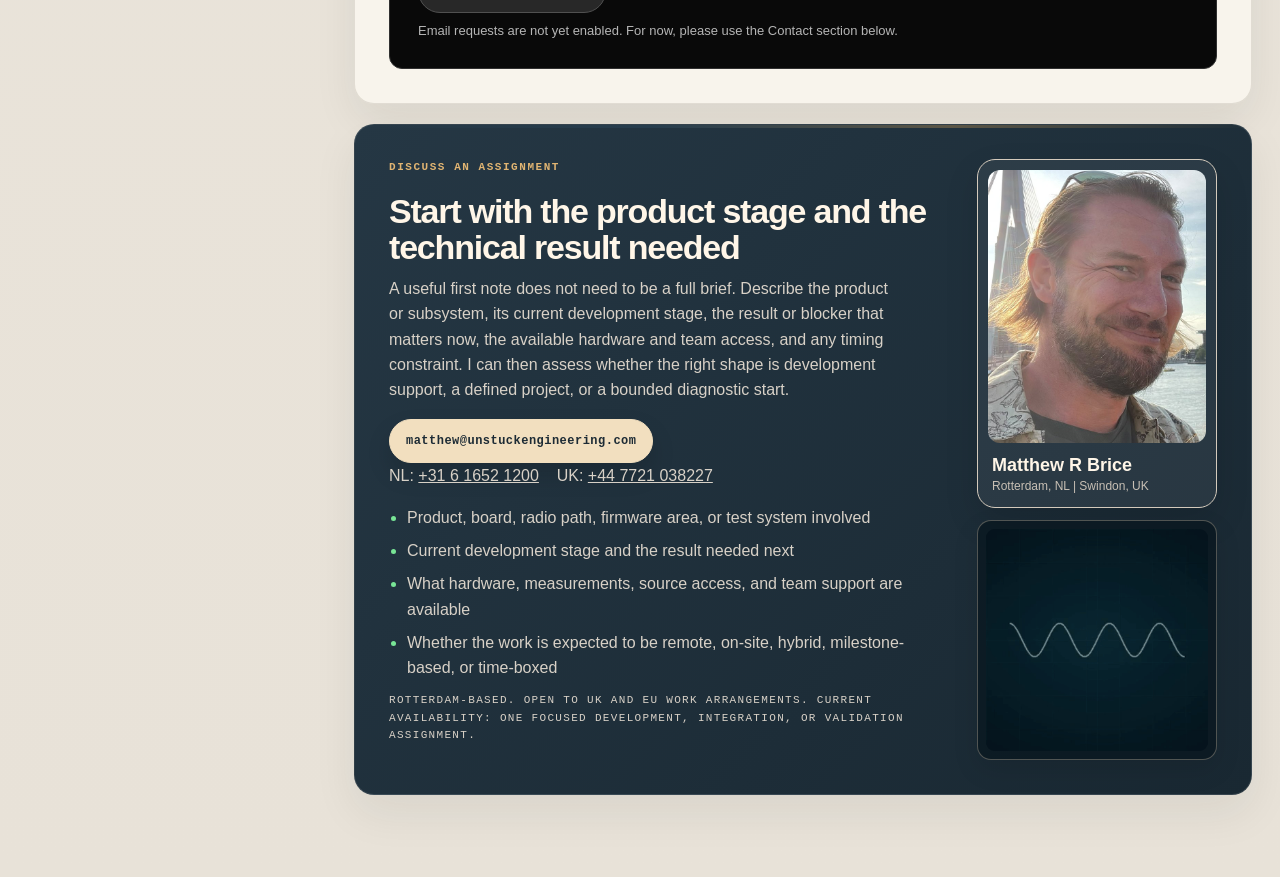
==== commit 4f087820: "Publish verified V5 staging site (auto-detected components)" ====
--- a/index.html
+++ b/index.html
@@ -1,7731 +1,7805 @@
-<!DOCTYPE html>
-
-<!-- offer_release_v4: development-assignment offer and evidence hierarchy; partial-driven static release. -->
-<html lang="en">
-<head>
-<meta charset="utf-8"/>
-<meta content="width=device-width, initial-scale=1" name="viewport"/>
-<title>Matthew R Brice — RF, electronics &amp; embedded development support</title>
-<meta name="description" content="Senior RF, electronics and embedded integration engineer available for prototype bring-up, development, validation, test automation and cross-domain engineering assignments."/>
-<link rel="icon" href="resources/branding/unstuck-symbol.png" type="image/png"/>
-<link rel="apple-touch-icon" href="resources/branding/unstuck-symbol.png"/>
-<style>
-:root{
-  --bg:#f2eee8;
-  --paper:#fbf8f3;
-  --ink:#1f2732;
-  --muted:#5d6672;
-  --rule:#d5ccc0;
-  --soft:#ece4d8;
-  --accent:#355775;
-  --accent-soft:#dce5ec;
-  --work-accent:#476a54;
-  --shadow:0 18px 48px rgba(22,31,43,.08);
-}
-*{box-sizing:border-box}
-html{scroll-behavior:smooth}
-section[id]{scroll-margin-top:76px}
-body{margin:0;background:var(--bg);color:var(--ink);font-family:Inter,Arial,sans-serif;line-height:1.58}
-a{color:inherit}
-.page{max-width:1240px;margin:0 auto;padding:34px 22px 72px}
-.layout{display:grid;grid-template-columns:320px minmax(0,1fr);gap:34px;align-items:start}
-.sidebar{position:sticky;top:22px;background:var(--paper);border:1px solid var(--rule);border-radius:24px;padding:28px;box-shadow:var(--shadow)}
-.name{font-size:13px;letter-spacing:.14em;text-transform:uppercase;color:var(--accent);margin:0 0 10px}
-.kicker{font-size:12px;letter-spacing:.14em;text-transform:uppercase;color:var(--muted);margin:0}
-.sidebar h1{margin:14px 0 10px;font-size:34px;line-height:1.06;letter-spacing:-.03em}
-.sidebar .sub{font-size:17px;color:var(--muted);margin:0 0 16px}
-.pill{display:inline-flex;align-items:center;gap:8px;padding:8px 12px;border:1px solid var(--rule);border-radius:999px;background:#fff;font-size:12px;letter-spacing:.08em;text-transform:uppercase;color:var(--accent)}
-.sidebar-block{margin-top:20px;padding-top:18px;border-top:1px solid var(--rule)}
-.sidebar-block strong{display:block;font-size:12px;letter-spacing:.12em;text-transform:uppercase;color:var(--accent);margin-bottom:10px}
-.nav{display:grid;gap:10px}
-.nav a{text-decoration:none;font-size:13px;letter-spacing:.12em;text-transform:uppercase;color:var(--ink)}
-.nav a:hover{text-decoration:underline}
-.sidebar ul{margin:0;padding-left:18px}
-.sidebar li{margin:8px 0;color:var(--muted)}
-.small-note{font-size:14px;color:var(--muted)}
-.main{display:grid;gap:18px}
-.section{background:var(--paper);border:1px solid var(--rule);border-radius:24px;padding:28px;box-shadow:var(--shadow)}
-.section h2{margin:0 0 14px;font-size:12px;letter-spacing:.15em;text-transform:uppercase;color:var(--accent)}
-.lead{font-size:22px;line-height:1.42;margin:0;max-width:19em}
-.muted{color:var(--muted)}
-.stack{display:grid;gap:14px}
-.grid2{display:grid;grid-template-columns:1fr 1fr;gap:14px}
-.grid4{display:grid;grid-template-columns:repeat(4,1fr);gap:12px}
-.card{background:rgba(255,255,255,.6);border:1px solid var(--rule);border-radius:18px;padding:18px}
-.card strong{display:block;font-size:18px;line-height:1.22;margin-bottom:6px}
-.mini strong{font-size:15px}
-.mini{padding:16px}
-.kpi{font-size:13px;letter-spacing:.12em;text-transform:uppercase;color:var(--accent);margin-bottom:8px}
-.callout{background:linear-gradient(180deg, rgba(220,229,236,.52), rgba(255,255,255,.7));border:1px solid rgba(53,87,117,.24);border-radius:18px;padding:18px}
-.callout p{margin:0;color:var(--muted);max-width:64ch}
-.workflow-lead{margin:0 0 8px;color:var(--muted);max-width:66ch}
-.workflow-stage{position:relative;min-height:780px;margin-top:12px}
-.workflow-card{position:absolute;width:min(440px,calc(100% - 20px));padding:18px 20px 20px;border-radius:20px;border:1px solid #2e6d42;background:linear-gradient(180deg, rgba(7,12,9,.98), rgba(10,18,12,.98));box-shadow:0 18px 40px rgba(5,11,8,.34);cursor:pointer;transition:transform .24s ease, box-shadow .24s ease, border-color .24s ease, background .24s ease;outline:none;color:#ffd296}
-.workflow-card::after{content:"";position:absolute;inset:0;border-radius:20px;box-shadow:inset 0 0 0 1px rgba(150,255,158,.08);pointer-events:none}
-.workflow-card:hover{border-color:#59d977;background:linear-gradient(180deg, rgba(8,14,10,.99), rgba(12,22,15,.99))}
-.workflow-card.active{transform:translateY(-2px) scale(1.01);border-color:#70f08f;box-shadow:0 24px 52px rgba(5,11,8,.45), 0 0 0 1px rgba(255,177,79,.18);background:linear-gradient(180deg, rgba(8,16,10,.99), rgba(11,23,14,.99));z-index:40}
-.workflow-card h3{margin:0;font-size:22px;line-height:1.14;letter-spacing:0;max-width:18ch;font-family:Consolas, 'Courier New', monospace;color:#ffd59b;text-shadow:0 0 8px rgba(95,255,115,.09)}
-.workflow-card h3::after{content:'>';margin-left:.2em;color:#ffb961}
-.workflow-tag,.workflow-tip{font-family:Consolas, 'Courier New', monospace;color:#69f088}
-.workflow-cue,.workflow-body p{font-family:Consolas, 'Courier New', monospace;color:#8ee79c}
-.workflow-meta{display:flex;justify-content:space-between;gap:12px;align-items:flex-start;margin-bottom:12px}
-.workflow-tag{font-size:11px;letter-spacing:.08em;text-transform:none;padding-top:2px;white-space:nowrap}
-.workflow-cue{margin:0;max-width:34ch;font-size:14px}
-.workflow-body{margin-top:14px;padding-top:14px;border-top:1px solid rgba(112,240,143,.26);display:none}
-.workflow-card.active .workflow-body{display:block}
-.workflow-body p{margin:0;color:var(--muted)}
-.workflow-tip{margin-top:12px;font-size:12px;letter-spacing:.06em;text-transform:none}
-.wf-1{left:0;top:0}
-.wf-2{left:34%;top:78px}
-.wf-3{left:8%;top:228px}
-.wf-4{left:42%;top:368px}
-.wf-5{left:16%;top:524px}
-.workflow-card.active.wf-1{transform:translateY(-2px) scale(1.01)}
-.workflow-card.active.wf-2{transform:translateY(-2px) scale(1.01)}
-.workflow-card.active.wf-3{transform:translateY(-2px) scale(1.01)}
-.workflow-card.active.wf-4{transform:translateY(-2px) scale(1.01)}
-.workflow-card.active.wf-5{transform:translateY(-2px) scale(1.01)}
-.timeline-wrap{position:relative;padding-left:8px;isolation:isolate}
-.timeline{position:relative}
-.timeline-wrap::before{content:"";position:absolute;left:134px;top:10px;bottom:10px;width:2px;background:linear-gradient(to bottom, transparent, var(--rule) 6%, var(--rule) 94%, transparent);z-index:3;pointer-events:none}
-.timeline::before{content:none}
-.tl-item{position:relative;display:grid;grid-template-columns:110px minmax(0,1fr);gap:28px;padding:8px 0 18px;z-index:4}
-.tl-date{padding-top:18px;text-align:right;font-size:12px;letter-spacing:.08em;text-transform:none;color:#77ef97;font-family:Consolas,'Courier New',monospace}
-.tl-node{position:absolute;left:126px;top:30px;width:16px;height:16px;border-radius:999px;background:#09110b;border:2px solid #74ef97;transform:translateX(-50%);transition:transform .25s ease, background .25s ease, box-shadow .25s ease;box-shadow:0 0 0 3px rgba(116,239,151,.08);z-index:5}
-.tl-body{padding-left:14px}
-.tl-trigger{width:100%;text-align:left;background:linear-gradient(180deg, rgba(8,14,10,.985), rgba(11,19,13,.97));border:1px solid rgba(113,235,145,.36);border-radius:18px;padding:18px 20px;cursor:pointer;color:#d8ffe0;transition:transform .24s ease, border-color .24s ease, box-shadow .24s ease, background .24s ease}
-.tl-trigger:hover{border-color:#8ef0aa}
-.tl-item.static-context .tl-trigger{cursor:default}
-.tl-item.static-context .tl-trigger:hover{border-color:inherit}
-.tl-role{display:flex;justify-content:space-between;gap:18px;align-items:baseline;flex-wrap:wrap}
-.tl-role strong{font-size:22px;line-height:1.12;letter-spacing:0;color:#d9ffdf;font-family:Consolas,'Courier New',monospace}
-.tl-role .role-tag{font-size:11px;letter-spacing:.05em;text-transform:none;color:#72e892;font-family:Consolas,'Courier New',monospace}
-.tl-summary{display:block;margin-top:10px;color:#9fd0a6;max-width:60ch;font-family:Consolas,'Courier New',monospace;font-size:14px}
-.tl-detail{max-height:0;overflow:hidden;opacity:.1;transform:translateY(-8px);transition:max-height .48s ease, opacity .28s ease, transform .28s ease, margin-top .28s ease;padding:0 6px 0 2px;margin-top:0}
-.tl-detail-inner{padding:14px 0 4px}
-.tl-detail p{margin:0 0 10px;color:#c3dec8}
-.tl-detail ul{margin:0;padding-left:18px}
-.tl-detail li{margin:8px 0;color:#d0e7d4}
-.tags{display:flex;flex-wrap:wrap;gap:8px;margin-top:12px}
-.tag{display:inline-flex;align-items:center;padding:6px 10px;border-radius:999px;border:1px solid rgba(110,230,140,.24);background:rgba(14,24,17,.96);font-size:11px;color:#aee0b7;font-family:Consolas,'Courier New',monospace}
-.tl-item.active .tl-detail,
-.tl-item.jump-open .tl-detail{max-height:420px;opacity:1;transform:none;margin-top:10px}
-.tl-item.active .tl-trigger,
-.tl-item.jump-open .tl-trigger{transform:translateY(-1px);border-color:#95f5b0;box-shadow:0 16px 34px rgba(4,10,6,.36), 0 0 0 1px rgba(149,245,176,.12);background:linear-gradient(180deg, rgba(9,17,11,.995), rgba(12,22,14,.985))}
-.tl-item.active .tl-node,
-.tl-item.jump-open .tl-node{transform:translateX(-50%) scale(1.15);background:#0e2415;box-shadow:0 0 0 6px rgba(116,239,151,.12)}
-.timeline-group{position:relative;margin:0 0 14px 0;padding:18px 18px 8px 0;border-radius:26px}
-.independent-group{background:linear-gradient(180deg, rgba(6,11,8,.985), rgba(9,16,11,.97));border:1px solid rgba(110,230,140,.24);box-shadow:inset 0 0 0 1px rgba(130,255,164,.04)}
-.work-group{background:linear-gradient(180deg, rgba(7,12,9,.99), rgba(11,19,13,.975));border:1px solid rgba(121,238,151,.3);box-shadow:inset 0 0 0 1px rgba(140,255,171,.04)}
-.group-head{display:grid;grid-template-columns:110px minmax(0,1fr);gap:28px;padding:2px 0 10px}
-.group-copy{padding-left:14px;padding-right:10px}
-.group-label{margin:0 0 8px;font-size:12px;letter-spacing:.06em;text-transform:none;color:#79ec99;font-family:Consolas,'Courier New',monospace}
-.work-group .group-label{color:#92f8af}
-.group-note{margin:0;color:#aecab0;max-width:66ch}
-
-.timeline::before{content:none}
-.independent-group{background:linear-gradient(180deg, rgba(21,12,6,.992), rgba(28,16,8,.982));border:1px solid rgba(255,177,79,.28);box-shadow:inset 0 0 0 1px rgba(255,213,149,.04)}
-.work-group{background:linear-gradient(180deg, rgba(6,11,19,.99), rgba(9,15,25,.982));border:1px solid rgba(106,182,255,.22);box-shadow:inset 0 0 0 1px rgba(180,220,255,.03)}
-.independent-group .group-label,.independent-group .tl-date{color:#ffca74}
-.work-group .group-label,.work-group .tl-date{color:#78b8ff}
-.independent-group .group-note{color:#e8c89c}
-.work-group .group-note{color:#a9c8e7}
-.independent-group .tl-node{background:#221207;border-color:#ffb95e;box-shadow:0 0 0 3px rgba(255,185,94,.08)}
-.work-group .tl-node{background:#0a1524;border-color:#69b5ff;box-shadow:0 0 0 3px rgba(105,181,255,.06)}
-.independent-group .tl-trigger{background:linear-gradient(180deg, rgba(24,14,7,.995), rgba(33,19,10,.985));border-color:rgba(255,185,94,.38);color:#fff0d1}
-.work-group .tl-trigger{background:linear-gradient(180deg, rgba(7,13,22,.99), rgba(10,18,29,.985));border-color:rgba(105,181,255,.28);color:#dcecff}
-.independent-group .tl-role strong{color:#ffe2b2}
-.work-group .tl-role strong{color:#d7e9ff}
-.independent-group .role-tag{color:#ffcb80}
-.work-group .role-tag{color:#7fbbff}
-.independent-group .tl-summary{color:#f0c88e}
-.work-group .tl-summary{color:#b4d8ff}
-.independent-group .tag{border-color:rgba(255,185,94,.24);background:rgba(38,22,12,.96);color:#f3c98f}
-.work-group .tag{border-color:rgba(105,181,255,.18);background:rgba(11,20,33,.96);color:#b3d7ff}
-.cta strong{display:block;font-size:30px;line-height:1.08;letter-spacing:-.03em;margin-bottom:10px}
-.cta p{margin:0;color:var(--muted);max-width:58ch}
-.cta-list{margin:16px 0 0;padding-left:18px;color:var(--muted)}
-.cta-list li{margin:8px 0}
-.footer-note{font-size:12px;letter-spacing:.08em;text-transform:uppercase;color:var(--muted);margin-top:12px}
-
-.topbar{position:sticky;top:14px;z-index:120;display:flex;justify-content:space-between;align-items:center;gap:18px;padding:12px 18px;margin:0 0 18px;border:1px solid var(--rule);border-radius:18px;background:rgba(251,248,243,.9);box-shadow:var(--shadow);backdrop-filter:blur(10px);isolation:isolate}
-.topbar::after{content:'';position:absolute;z-index:-1;top:-14px;bottom:-1px;left:calc(50% - 50vw);right:calc(50% - 50vw);background:var(--bg);pointer-events:none}
-.topbar-brand{display:flex;flex-wrap:wrap;gap:10px;align-items:baseline;min-width:0}
-.topbar-name{font-size:12px;letter-spacing:.14em;text-transform:uppercase;color:var(--accent)}
-.topbar-role{font-size:13px;color:var(--muted);white-space:nowrap}
-.topbar-nav{display:flex;flex-wrap:wrap;gap:10px 14px;align-items:center}
-.topbar-nav a{text-decoration:none;font-size:12px;letter-spacing:.14em;text-transform:uppercase;color:var(--ink)}
-.topbar-nav a:hover{text-decoration:underline}
-.chip-row{display:flex;flex-wrap:wrap;gap:10px}
-.chip{display:inline-flex;align-items:center;padding:8px 12px;border-radius:999px;border:1px solid var(--rule);background:rgba(255,255,255,.72);font-size:12px;letter-spacing:.04em;color:var(--ink)}
-.intro-split{display:grid;grid-template-columns:minmax(0,1.55fr) minmax(250px,.95fr);gap:18px;align-items:start}
-.intro-copy{height:100%}
-.capability-list{display:grid;grid-template-columns:1fr;gap:10px;align-content:start}
-.capability-item{display:inline-flex;align-items:center;min-height:42px;padding:10px 12px;border-radius:14px;border:1px solid var(--rule);background:rgba(255,255,255,.72);font-size:13px;letter-spacing:.03em;color:var(--ink)}
-.bench-pic-viewer{margin-top:14px;border:1px solid var(--console-border,#2e6d42);border-radius:22px;background:var(--console-shell-bg,linear-gradient(180deg, rgba(7,12,9,.985), rgba(10,18,12,.985)));overflow:hidden;box-shadow:var(--console-shadow,0 18px 40px rgba(5,11,8,.22)), inset 0 0 0 1px rgba(150,255,158,.06);color:var(--console-ink,#ffd296)}
-.bench-pic-windowbar{display:flex;align-items:center;gap:8px;padding:12px 16px;border-bottom:1px solid var(--console-border-soft,rgba(255,177,79,.20));background:var(--console-bar-bg,linear-gradient(180deg, rgba(8,14,10,.995), rgba(12,22,15,.992)))}
-.bench-pic-windowtitle{margin-left:8px;font-family:Consolas,'Courier New',monospace;font-size:12px;color:var(--console-accent,#ffca74);letter-spacing:.04em}
-.bench-pic-dot{width:10px;height:10px;border-radius:999px;background:#ff9b3d;box-shadow:0 0 10px rgba(255,155,61,.18);flex:0 0 auto}
-.bench-pic-red{background:#ff8d2a}.bench-pic-amber{background:#ffb351}.bench-pic-green{background:#ffe09f}
-.bench-pic-tabs{display:flex;flex-wrap:wrap;gap:10px;padding:14px 16px;border-bottom:1px solid var(--console-border-soft,rgba(255,177,79,.20));background:var(--console-shell-bg,linear-gradient(180deg, rgba(7,12,9,.985), rgba(10,18,12,.985)))}
-.bench-pic-tab{appearance:none;border:1px solid var(--console-tag-border,rgba(255,177,79,.18));border-radius:999px;background:var(--console-tag-bg,rgba(255,177,79,.08));color:var(--console-tag-ink,#ffd39a);font:600 12px/1.2 Consolas,'Courier New',monospace;letter-spacing:.03em;padding:8px 12px;cursor:pointer;transition:border-color .2s ease,background .2s ease,color .2s ease,transform .2s ease}
-.bench-pic-tab:hover,.bench-pic-tab:focus{border-color:var(--console-hover,#59d977);color:var(--console-ink,#ffd296);outline:none;transform:translateY(-1px)}
-.bench-pic-tab.active{border-color:var(--console-hover,#59d977);background:var(--console-panel-active-bg,linear-gradient(180deg, rgba(8,14,10,.995), rgba(12,22,15,.992)));color:var(--console-ink,#ffd296);box-shadow:0 0 0 1px rgba(255,177,79,.12), inset 0 0 0 1px rgba(150,255,158,.08)}
-.bench-pic-stage{padding:18px;background:var(--console-shell-bg,linear-gradient(180deg, rgba(7,12,9,.985), rgba(10,18,12,.985)))}
-.bench-pic-panel{margin:0;display:grid;gap:10px}
-.bench-pic-panel[hidden]{display:none}
-.bench-pic-panel img{display:block;width:100%;max-height:330px;object-fit:cover;border-radius:14px;border:1px solid var(--console-border,#2e6d42);background:#111;box-shadow:0 18px 40px rgba(5,11,8,.22)}
-.bench-pic-panel figcaption{font-family:Consolas,'Courier New',monospace;font-size:12px;line-height:1.45;color:var(--console-text,#f5d7a8)}
-.bench-pic-panel figcaption span{display:block;font-family:Consolas,'Courier New',monospace;font-size:11px;letter-spacing:.06em;text-transform:uppercase;color:var(--console-accent,#ffca74);margin-bottom:2px}
-.contact-link{margin:14px 0 0}
-.contact-link a{text-decoration:none;border-bottom:1px solid currentColor;padding-bottom:1px}
-.contact-link a:hover{text-decoration:none}
-.primary-cta{display:inline-flex;align-items:center;justify-content:center;margin-top:16px;padding:11px 14px;border-radius:999px;background:var(--accent);color:#fff;text-decoration:none;font-size:13px;font-weight:700;letter-spacing:.04em}
-.primary-cta:hover{text-decoration:none;filter:brightness(.96)}
-.primary-cta.secondary{background:#fff;color:var(--accent);border:1px solid var(--rule)}
-.cta-row{display:flex;flex-wrap:wrap;gap:10px;margin-top:16px}
-@media (max-width:980px){
-  .topbar{position:static;flex-direction:column;align-items:flex-start}
-  .topbar-role{white-space:normal}
-  .intro-split{grid-template-columns:1fr}
-}
-
-.workflow-lead{margin:0 0 10px;color:var(--muted);max-width:66ch}
-.wf-shell{margin-top:14px;border-radius:22px;overflow:hidden;border:1px solid #7b4a16;background:linear-gradient(180deg, rgba(7,12,9,.98), rgba(10,18,12,.98));box-shadow:0 22px 52px rgba(5,11,8,.32)}
-.wf-toolbar,.wf-windowbar{display:flex;align-items:center;gap:8px;padding:12px 16px;border-bottom:1px solid rgba(255,177,79,.18);background:linear-gradient(180deg, rgba(10,18,12,.98), rgba(8,14,10,.98))}
-.wf-path,.wf-windowtitle{margin-left:8px;font-family:Consolas,'Courier New',monospace;font-size:12px;color:#ffca74;letter-spacing:.04em}
-.wf-dot{width:10px;height:10px;border-radius:999px;background:#ff9b3d;box-shadow:0 0 10px rgba(255,155,61,.18)}
-.wf-red{background:#ff8d2a}.wf-amber{background:#ffb351}.wf-green{background:#ffe09f}
-.wf-tabbar,.wf-chipbar{display:flex;flex-wrap:wrap;gap:10px;padding:14px 16px;border-bottom:1px solid rgba(255,177,79,.16);background:rgba(24,14,7,.94)}
-.wf-tab,.wf-chip,.wf-nav-item{appearance:none;border:1px solid rgba(255,177,79,.18);background:rgba(30,18,9,.9);color:#ffcb84;font-family:Consolas,'Courier New',monospace;cursor:pointer;transition:border-color .2s ease, background .2s ease, color .2s ease, transform .2s ease}
-.wf-tab:hover,.wf-chip:hover,.wf-nav-item:hover{border-color:#ffb961;background:rgba(36,22,12,.96);color:#ffe4b5}
-.wf-tab.active,.wf-chip.active,.wf-nav-item.active{border-color:#ffbf6b;background:rgba(38,23,12,.98);color:#fff0cf;box-shadow:0 0 0 1px rgba(255,191,107,.16)}
-.wf-tab{padding:10px 12px;border-radius:12px;font-size:13px;text-align:left}
-.wf-chip{padding:8px 12px;border-radius:999px;font-size:12px;letter-spacing:.03em}
-.wf-panels{padding:18px}
-.wf-panel{border:1px solid rgba(255,177,79,.18);border-radius:18px;padding:18px 18px 16px;background:linear-gradient(180deg, rgba(23,14,7,.985), rgba(31,18,9,.985));color:#ffd296;box-shadow:inset 0 0 0 1px rgba(255,210,150,.08)}
-.wf-panel[hidden]{display:none}
-.wf-console-line{display:flex;flex-wrap:wrap;gap:10px;margin-bottom:14px;font-family:Consolas,'Courier New',monospace;font-size:13px}
-.wf-prompt{color:#ffbb64}
-.wf-command{color:#fff1d4}
-.wf-panel h3{margin:0 0 10px;font-family:Consolas,'Courier New',monospace;font-size:22px;line-height:1.15;color:#ffd59b}
-.wf-cue{margin:0 0 12px;font-family:Consolas,'Courier New',monospace;color:#e5b36b;font-size:14px}
-.wf-panel p{margin:0;font-family:Consolas,'Courier New',monospace;color:#ffd9a6;line-height:1.65}
-.wf-console-tip{margin-top:14px;padding-top:12px;border-top:1px solid rgba(255,177,79,.18);font-family:Consolas,'Courier New',monospace;font-size:12px;color:#efb56f}
-.wf-shell-split .wf-split{display:grid;grid-template-columns:320px minmax(0,1fr)}
-.wf-nav{display:grid;gap:10px;padding:16px;border-right:1px solid rgba(255,177,79,.16);background:rgba(24,14,7,.95)}
-.wf-nav-item{display:grid;grid-template-columns:38px minmax(0,1fr);gap:10px;align-items:start;padding:12px 12px;border-radius:14px;text-align:left}
-.wf-nav-index{font-size:12px;color:#efad57;padding-top:2px}
-.wf-nav-title{display:block;font-size:13px;line-height:1.3;color:inherit}
-.wf-nav-tag{grid-column:2;font-size:11px;color:#d7a25e}
-.wf-shell-window .wf-chipbar{padding-bottom:10px}
-.wf-shell-window .wf-panels{padding-top:12px}
-@media (max-width:980px){
-  .wf-shell-split .wf-split{grid-template-columns:1fr}
-  .wf-nav{border-right:0;border-bottom:1px solid rgba(255,177,79,.16)}
-}
-
-.topbar{background:linear-gradient(180deg, rgba(12,18,29,.992), rgba(9,14,23,.988));border-color:rgba(124,198,255,.14);box-shadow:var(--shadow), inset 0 0 0 1px rgba(165,213,255,.035)}
-.topbar::before{content:'';position:absolute;left:0;right:0;top:0;height:2px;background:linear-gradient(90deg, rgba(124,198,255,0), rgba(124,198,255,.82), rgba(124,198,255,0));opacity:.58;border-radius:18px 18px 0 0}
-.topbar-name,.topbar-nav a{font-family:Consolas,'Courier New',monospace}
-.topbar-name{color:#87cbff}
-.topbar-role{color:#7e97b4;font-family:Consolas,'Courier New',monospace}
-.topbar-nav a{color:#e2f0ff}
-.topbar-nav a:hover{text-decoration:none;color:#9fd3ff}
-.chip{background:rgba(12,20,31,.98);border-color:rgba(124,198,255,.24);color:#b6dcff;font-family:Consolas,'Courier New',monospace}
-
-@media (max-width:1120px){
-  .grid4{grid-template-columns:1fr 1fr}
-  .workflow-stage{min-height:840px}
-  .workflow-card{width:min(400px,calc(100% - 20px))}
-}
-@media (max-width:980px){
-  .layout{grid-template-columns:1fr}
-  .sidebar{position:static}
-  .grid2,.grid4{grid-template-columns:1fr}
-  .workflow-stage{min-height:0;display:grid;gap:14px}
-  .workflow-card{position:relative;left:auto !important;top:auto !important;transform:none !important;width:100%}
-  .workflow-card.active{transform:none !important}
-  .workflow-card .workflow-body{display:block}
-  .timeline-wrap::before{left:22px}
-  .group-head{grid-template-columns:1fr;gap:8px;padding-left:26px}
-  .group-copy{padding-left:0;padding-right:0}
-  .timeline-group{padding:18px 14px 8px 0}
-  .tl-item{grid-template-columns:1fr;gap:10px;padding-left:26px}
-  .tl-date{text-align:left;padding-top:0}
-  .tl-node{left:14px;top:34px}
-  .tl-body{padding-left:0}
-}
-@media (prefers-reduced-motion:reduce){
-  *{scroll-behavior:auto}
-  .workflow-card,.tl-detail,.tl-trigger,.tl-node{transition:none}
-}
-
-:root{
-  --bg:#040806;
-  --paper:#0a100c;
-  --ink:#d6edd8;
-  --muted:#94b09a;
-  --rule:#16231a;
-  --soft:#0d1811;
-  --accent:#8af3aa;
-  --accent-soft:#12241a;
-  --work-accent:#74b6ff;
-  --shadow:0 28px 76px rgba(0,0,0,.5);
-}
-html{background:#040806}
-body{background:linear-gradient(180deg, #07100c 0%, #040806 100%); color:var(--ink); font-family:Consolas,'Courier New',monospace; letter-spacing:.01em}
-a{color:inherit}
-.page{max-width:1260px}
-.sidebar,.section{position:relative; background:linear-gradient(180deg, rgba(9,14,10,.992), rgba(6,10,8,.988)); border-color:rgba(126,232,158,.16); box-shadow:var(--shadow), inset 0 0 0 1px rgba(152,245,182,.04)}
-.sidebar::before,.section::before{content:""; position:absolute; left:0; right:0; top:0; height:2px; background:linear-gradient(90deg, rgba(121,236,153,.0), rgba(121,236,153,.85), rgba(121,236,153,.0)); opacity:.55}
-.card{background:linear-gradient(180deg, rgba(11,18,13,.98), rgba(8,13,10,.975)); border-color:rgba(118,221,149,.14); box-shadow:inset 0 0 0 1px rgba(154,244,181,.03)}
-.callout{background:linear-gradient(180deg, rgba(13,24,16,.98), rgba(8,14,10,.97)); border-color:rgba(124,233,156,.18)}
-.pill,.tag{background:rgba(9,15,11,.98); border-color:rgba(139,242,169,.28); color:#b8f5c6}
-.pill{font-size:12px; letter-spacing:.08em}
-.name,.kicker,.sidebar-block strong,.nav a,.section h2,.kpi,.footer-note,.sidebar h1,.lead,.card strong,.cta strong,.tl-role strong,.tl-summary,.cta-list,.sidebar li,.small-note,.callout p,.workflow-lead,.group-note{font-family:Consolas,'Courier New',monospace}
-.name,.section h2,.sidebar-block strong,.kpi{color:#92f6af}
-.kicker,.footer-note{color:#7fad89}
-.nav a{color:#dff7e6; letter-spacing:.1em}
-.nav a:hover{text-decoration:none;color:#a9f5bb}
-.sidebar h1,.lead,.card strong,.cta strong,.tl-role strong{color:#f1fff3; text-shadow:0 0 10px rgba(138,243,170,.07)}
-.sidebar .sub,.small-note,.sidebar li,.muted,.callout p,.cta p,.cta-list,.group-note,.workflow-lead,.tl-detail p,.tl-detail li{color:var(--muted)}
-.sidebar li::marker,.cta-list li::marker{color:#78e596}
-.workflow-card,.wf-shell,.timeline-group,.tl-trigger{box-shadow:0 18px 40px rgba(0,0,0,.34)}
-.tl-trigger:hover,.tl-item.active .tl-trigger,.tl-item:focus-within .tl-trigger{box-shadow:0 20px 48px rgba(0,0,0,.42), 0 0 0 1px rgba(148,242,171,.12)}
-
-/* v20.6 outer-look dialback pass
-   Keeps the core workflow terminal components intact, but reduces the full-site
-   black/console treatment around navigation, context, proof examples, and work history. */
-:root{--bg:#f3efe8;--paper:#fffaf3;--ink:#202831;--muted:#5f6975;--rule:#d8cfc3;--soft:#efe7dc;--accent:#355775;--accent-soft:#dce5ec;--work-accent:#476a54;--shadow:0 18px 48px rgba(22,31,43,.08)}
-html{background:var(--bg)}
-body{background:linear-gradient(180deg,#f6f1ea 0%,#eee6dc 100%);color:var(--ink);font-family:Inter,Arial,sans-serif;letter-spacing:0}
-.sidebar,.section{background:rgba(255,250,243,.94);border-color:var(--rule);box-shadow:var(--shadow)}
-.sidebar::before,.section::before,.topbar::before{opacity:0;content:none}
-.topbar{background:rgba(255,250,243,.9);border-color:var(--rule);box-shadow:var(--shadow)}
-.topbar-name,.topbar-nav a,.topbar-role,.name,.kicker,.sidebar-block strong,.nav a,.section h2,.kpi,.footer-note,.sidebar h1,.lead,.card strong,.cta strong,.cta-list,.sidebar li,.small-note,.callout p,.workflow-lead,.group-note{font-family:Inter,Arial,sans-serif}
-.topbar-name,.name,.section h2,.sidebar-block strong,.kpi{color:var(--accent)}
-.topbar-role,.kicker,.footer-note{color:var(--muted)}
-.topbar-nav a,.nav a{color:var(--ink)}
-.topbar-nav a:hover,.nav a:hover{color:var(--accent);text-decoration:underline}
-.sidebar h1,.lead,.card strong,.cta strong{color:var(--ink);text-shadow:none}
-.sidebar .sub,.small-note,.sidebar li,.muted,.callout p,.cta p,.cta-list,.workflow-lead{color:var(--muted)}
-.pill,.chip,.capability-item{background:rgba(255,255,255,.78);border-color:var(--rule);color:var(--accent);font-family:Inter,Arial,sans-serif}
-.card{background:rgba(255,255,255,.66);border-color:var(--rule);box-shadow:none}
-.callout{background:linear-gradient(180deg,rgba(220,229,236,.42),rgba(255,255,255,.70));border-color:rgba(53,87,117,.20)}
-#where .wf-shell{box-shadow:0 22px 52px rgba(5,11,8,.32)}
-#where .wf-panel h3,#where .wf-panel p,#where .wf-cue,#where .wf-console-tip,#where .wf-path,#where .wf-windowtitle,#where .wf-tab,#where .wf-chip,#where .wf-nav-item{font-family:Consolas,'Courier New',monospace}
-#proof .wf-shell{border-color:rgba(53,87,117,.20);background:#f8f5ef;box-shadow:0 14px 34px rgba(22,31,43,.08)}
-#proof .wf-toolbar,#proof .wf-windowbar{background:linear-gradient(180deg,#eef3f7,#e5edf3);border-bottom-color:rgba(53,87,117,.16)}
-#proof .wf-path,#proof .wf-windowtitle{color:#355775;font-family:Consolas,'Courier New',monospace}
-#proof .wf-nav,#proof .wf-tabbar,#proof .wf-chipbar{background:#f0ebe3;border-color:rgba(53,87,117,.14)}
-#proof .wf-nav-item,#proof .wf-tab,#proof .wf-chip{background:rgba(255,255,255,.76);border-color:rgba(53,87,117,.18);color:#355775}
-#proof .wf-nav-item:hover,#proof .wf-tab:hover,#proof .wf-chip:hover{background:#fff;border-color:#6b8aa6;color:#1f3d58}
-#proof .wf-nav-item.active,#proof .wf-tab.active,#proof .wf-chip.active{background:#e7eef5;border-color:#6f8fab;color:#1f3d58;box-shadow:0 0 0 1px rgba(53,87,117,.10)}
-#proof .wf-panel{background:linear-gradient(180deg,#fff,#f7f3ec);border-color:rgba(53,87,117,.18);color:var(--ink);box-shadow:none}
-#proof .wf-prompt{color:#355775} #proof .wf-command{color:#202831}
-#proof .wf-panel h3{color:var(--ink);font-family:Inter,Arial,sans-serif}
-#proof .wf-cue{color:#617083;font-family:Inter,Arial,sans-serif}
-#proof .wf-panel p,#proof .wf-console-tip{color:#5f6975;font-family:Inter,Arial,sans-serif}
-#proof .wf-console-tip{border-top-color:rgba(53,87,117,.16)}
-#proof .wf-nav-title,#proof .wf-nav-index,#proof .wf-nav-tag{font-family:Consolas,'Courier New',monospace}
-.timeline-wrap::before{background:linear-gradient(to bottom,transparent,rgba(53,87,117,.22) 6%,rgba(53,87,117,.22) 94%,transparent)}
-.timeline-group,.independent-group,.work-group{background:rgba(255,255,255,.48);border:1px solid var(--rule);box-shadow:none}
-.group-label,.independent-group .group-label,.work-group .group-label{color:var(--accent);font-family:Inter,Arial,sans-serif;text-transform:uppercase;letter-spacing:.12em}
-.group-note,.independent-group .group-note,.work-group .group-note{color:var(--muted)}
-.tl-date,.independent-group .tl-date,.work-group .tl-date{color:#6d7886;font-family:Consolas,'Courier New',monospace}
-.tl-node,.independent-group .tl-node,.work-group .tl-node{background:#fffaf3;border-color:#6f8fab;box-shadow:0 0 0 4px rgba(53,87,117,.08)}
-.tl-trigger,.independent-group .tl-trigger,.work-group .tl-trigger{background:linear-gradient(180deg,#fff,#f8f4ee);border-color:var(--rule);color:var(--ink);box-shadow:none}
-.tl-trigger:hover,.tl-item.active .tl-trigger,.tl-item:focus-within .tl-trigger{background:#fff;border-color:#9aaabc;box-shadow:0 12px 28px rgba(22,31,43,.08)}
-.tl-role strong,.independent-group .tl-role strong,.work-group .tl-role strong{color:var(--ink);font-family:Inter,Arial,sans-serif;text-shadow:none}
-.tl-role .role-tag,.independent-group .role-tag,.work-group .role-tag{color:#6d7886;font-family:Consolas,'Courier New',monospace}
-.tl-summary,.independent-group .tl-summary,.work-group .tl-summary{color:var(--muted);font-family:Inter,Arial,sans-serif}
-.tl-detail p,.tl-detail li{color:#4e5965}
-.tag,.independent-group .tag,.work-group .tag{background:#f3f6f8;border-color:#d4dde5;color:#355775;font-family:Consolas,'Courier New',monospace}
-.independent-group .tag{background:#fff5e8;border-color:#ead8bd;color:#735133}
-
-
-/* v20.8 reset: contained chronology expansion from v20.6 baseline.
-   The chronology card itself expands; detail no longer appears as a detached block. */
-.timeline-wrap::before{z-index:1}
-.tl-item{align-items:start;z-index:4}
-.tl-body{position:relative;margin-left:14px;padding:0;border-radius:22px;overflow:hidden;transition:transform .24s ease, border-color .24s ease, box-shadow .24s ease, background .24s ease}
-.tl-trigger{display:block;width:100%;background:transparent !important;border:0 !important;border-radius:0;box-shadow:none !important;padding:18px 20px 16px}
-.tl-trigger:hover{border-color:transparent}
-.tl-detail{padding:0 20px;margin-top:0 !important;max-height:0;opacity:0;transform:translateY(-6px);transition:max-height .48s ease, opacity .28s ease, transform .28s ease, padding-bottom .28s ease}
-.tl-detail-inner{padding:14px 0 18px;border-top:1px solid rgba(255,255,255,.12)}
-.tl-item.active .tl-detail,.tl-item.jump-open .tl-detail{max-height:520px;opacity:1;transform:none;padding-bottom:0}
-.tl-item.active .tl-trigger,.tl-item.jump-open .tl-trigger{transform:none;background:transparent !important;border:0 !important;box-shadow:none !important}
-.tl-item.active .tl-body,.tl-item.jump-open .tl-body{transform:translateY(-1px)}
-.independent-group .tl-body{background:linear-gradient(180deg, rgba(24,14,7,.995), rgba(33,19,10,.985));border:1px solid rgba(255,185,94,.38);color:#fff0d1}
-.work-group .tl-body{background:linear-gradient(180deg, rgba(7,13,22,.99), rgba(10,18,29,.985));border:1px solid rgba(105,181,255,.28);color:#dcecff}
-.independent-group .tl-item.active .tl-body,.independent-group .tl-item.jump-open .tl-body{border-color:rgba(255,202,116,.72);box-shadow:0 16px 34px rgba(24,14,7,.24), 0 0 0 1px rgba(255,202,116,.12);background:linear-gradient(180deg, rgba(29,17,8,.998), rgba(39,22,10,.99))}
-.work-group .tl-item.active .tl-body,.work-group .tl-item.jump-open .tl-body{border-color:rgba(128,191,255,.62);box-shadow:0 16px 34px rgba(5,12,22,.24), 0 0 0 1px rgba(128,191,255,.10);background:linear-gradient(180deg, rgba(8,16,27,.995), rgba(12,22,35,.99))}
-.independent-group .tl-detail-inner{border-top-color:rgba(255,185,94,.18)}
-.work-group .tl-detail-inner{border-top-color:rgba(105,181,255,.16)}
-.independent-group .tl-detail p{color:#ead0ad}
-.independent-group .tl-detail li{color:#f2d8b7}
-.work-group .tl-detail p{color:#c3d8ee}
-.work-group .tl-detail li{color:#d3e4f6}
-
-
-/* v20.9 chronology visual alignment pass
-   Keep the contained expand behaviour, but bring the Work chronology cards
-   closer to the workflow/development-stage entry point styling. */
-#chronology .tl-body{
-  background:linear-gradient(180deg, rgba(7,12,9,.985), rgba(10,18,12,.985)) !important;
-  border:1px solid #2e6d42 !important;
-  color:#ffd296 !important;
-  box-shadow:0 18px 40px rgba(5,11,8,.22), inset 0 0 0 1px rgba(150,255,158,.06) !important;
-}
-#chronology .tl-trigger{color:#ffd296 !important;}
-#chronology .tl-role strong{color:#ffd59b !important;text-shadow:0 0 8px rgba(95,255,115,.08) !important;}
-#chronology .tl-role .role-tag,#chronology .tl-date,#chronology .group-label{color:#ffca74 !important;}
-#chronology .tl-summary{color:#ffd9a6 !important;}
-#chronology .group-note{color:#6e7b70 !important;}
-#chronology .tl-detail-inner{border-top-color:rgba(255,177,79,.20) !important;}
-#chronology .tl-detail p,#chronology .tl-detail li{color:#f5d7a8 !important;}
-#chronology .tl-node{background:#09110b !important;border-color:#74ef97 !important;box-shadow:0 0 0 3px rgba(116,239,151,.08) !important;}
-#chronology .tl-item.active .tl-body,#chronology .tl-item.jump-open .tl-body{
-  border-color:#59d977 !important;
-  background:linear-gradient(180deg, rgba(8,14,10,.995), rgba(12,22,15,.992)) !important;
-  box-shadow:0 22px 48px rgba(5,11,8,.30), 0 0 0 1px rgba(255,177,79,.12), inset 0 0 0 1px rgba(150,255,158,.08) !important;
-}
-#chronology .tl-item.active .tl-node,#chronology .tl-item.jump-open .tl-node{background:#0e2415 !important;border-color:#8ef0aa !important;box-shadow:0 0 0 6px rgba(116,239,151,.12) !important;}
-#chronology .tags .tag{background:rgba(255,177,79,.08) !important;border-color:rgba(255,177,79,.18) !important;color:#ffd39a !important;}
-
-
-/* v20.10 tabbed sections aligned to Work chronology styling. */
-#where .wf-shell,#proof .wf-shell{border-color:#2e6d42 !important;background:linear-gradient(180deg, rgba(7,12,9,.985), rgba(10,18,12,.985)) !important;box-shadow:0 18px 40px rgba(5,11,8,.22), inset 0 0 0 1px rgba(150,255,158,.06) !important;}
-#where .wf-toolbar,#where .wf-windowbar,#proof .wf-toolbar,#proof .wf-windowbar{background:linear-gradient(180deg, rgba(8,14,10,.995), rgba(12,22,15,.992)) !important;border-bottom-color:rgba(255,177,79,.20) !important;}
-#where .wf-path,#where .wf-windowtitle,#proof .wf-path,#proof .wf-windowtitle{color:#ffca74 !important;font-family:Consolas,'Courier New',monospace !important;}
-#where .wf-nav,#where .wf-tabbar,#where .wf-chipbar,#proof .wf-nav,#proof .wf-tabbar,#proof .wf-chipbar{background:linear-gradient(180deg, rgba(7,12,9,.985), rgba(10,18,12,.985)) !important;border-color:rgba(255,177,79,.20) !important;}
-#where .wf-nav-item,#where .wf-tab,#where .wf-chip,#proof .wf-nav-item,#proof .wf-tab,#proof .wf-chip{background:rgba(255,177,79,.08) !important;border-color:rgba(255,177,79,.18) !important;color:#ffd39a !important;font-family:Consolas,'Courier New',monospace !important;}
-#where .wf-nav-item:hover,#where .wf-tab:hover,#where .wf-chip:hover,#proof .wf-nav-item:hover,#proof .wf-tab:hover,#proof .wf-chip:hover{background:rgba(255,177,79,.13) !important;border-color:#59d977 !important;color:#fff0d1 !important;transform:translateY(-1px);}
-#where .wf-nav-item.active,#where .wf-tab.active,#where .wf-chip.active,#proof .wf-nav-item.active,#proof .wf-tab.active,#proof .wf-chip.active{background:linear-gradient(180deg, rgba(8,14,10,.995), rgba(12,22,15,.992)) !important;border-color:#59d977 !important;color:#ffd296 !important;box-shadow:0 0 0 1px rgba(255,177,79,.12), inset 0 0 0 1px rgba(150,255,158,.08) !important;}
-#where .wf-nav-index,#where .wf-nav-tag,#proof .wf-nav-index,#proof .wf-nav-tag{color:#ffca74 !important;}
-#where .wf-nav-title,#proof .wf-nav-title{color:inherit !important;}
-#where .wf-panels,#proof .wf-panels{background:linear-gradient(180deg, rgba(7,12,9,.985), rgba(10,18,12,.985)) !important;}
-#where .wf-panel,#proof .wf-panel{background:linear-gradient(180deg, rgba(7,12,9,.985), rgba(10,18,12,.985)) !important;border:1px solid #2e6d42 !important;color:#ffd296 !important;box-shadow:0 18px 40px rgba(5,11,8,.22), inset 0 0 0 1px rgba(150,255,158,.06) !important;}
-#where .wf-panel h3,#proof .wf-panel h3{color:#ffd59b !important;font-family:Consolas,'Courier New',monospace !important;text-shadow:0 0 8px rgba(95,255,115,.08) !important;}
-#where .wf-cue,#proof .wf-cue{color:#ffd9a6 !important;font-family:Consolas,'Courier New',monospace !important;}
-#where .wf-panel p,#proof .wf-panel p{color:#f5d7a8 !important;font-family:Consolas,'Courier New',monospace !important;}
-#where .wf-console-line,#proof .wf-console-line{font-family:Consolas,'Courier New',monospace !important;}
-#where .wf-prompt,#proof .wf-prompt{color:#ffca74 !important;}
-#where .wf-command,#proof .wf-command{color:#fff0d1 !important;}
-#where .wf-console-tip,#proof .wf-console-tip{color:#ffd39a !important;border-top-color:rgba(255,177,79,.20) !important;font-family:Consolas,'Courier New',monospace !important;}
-#where .wf-panel.active,#proof .wf-panel.active{border-color:#59d977 !important;background:linear-gradient(180deg, rgba(8,14,10,.995), rgba(12,22,15,.992)) !important;}
-
-
-/* v21b: per-workflow secondary view tabs as attached tab strips */
-.wf-viewbar{display:flex;align-items:flex-end;gap:0;flex-wrap:wrap;margin:6px 0 0;padding:0 0 0 2px;border-bottom:1px solid rgba(255,177,79,.24)}
-.wf-view-tab{appearance:none;border:1px solid rgba(255,177,79,.24);border-bottom:0;background:linear-gradient(180deg, rgba(255,177,79,.075), rgba(255,177,79,.035));color:#ffd39a;border-radius:10px 10px 0 0;padding:8px 16px;min-width:118px;margin:0 3px -1px 0;font-family:Consolas,'Courier New',monospace;font-size:12px;line-height:1;cursor:pointer;position:relative;transition:border-color .18s ease,background .18s ease,color .18s ease,box-shadow .18s ease}
-.wf-view-tab:hover{border-color:rgba(89,217,119,.74);background:linear-gradient(180deg, rgba(255,177,79,.12), rgba(255,177,79,.05));color:#fff0d1}
-.wf-view-tab.active{z-index:2;border-color:#59d977;background:linear-gradient(180deg, rgba(8,14,10,.995), rgba(12,22,15,.992));color:#ffd296;box-shadow:inset 0 1px 0 rgba(255,226,166,.16),0 -1px 8px rgba(89,217,119,.08)}
-.wf-view-tab.active::after{content:'';position:absolute;left:0;right:0;bottom:-1px;height:1px;background:rgba(12,22,15,.992)}
-.wf-view-panel{border:1px solid rgba(255,177,79,.24);border-top:0;border-radius:0 0 12px 12px;padding:16px 16px 14px;margin:0 0 16px;background:rgba(5,10,7,.22);box-shadow:inset 0 1px 0 rgba(150,255,158,.035)}
-.wf-view-panel[hidden]{display:none}
-.wf-tree-title{font-family:Consolas,'Courier New',monospace;color:#ffd59b;font-size:18px;margin:0 0 10px;text-shadow:0 0 8px rgba(95,255,115,.08)}
-.wf-tree{list-style:none;margin:0;padding:0;display:grid;gap:10px;font-family:Consolas,'Courier New',monospace;color:#f5d7a8;line-height:1.48}
-.wf-tree ul{list-style:none;margin:8px 0 0 0;padding:0 0 0 18px;border-left:1px solid rgba(255,177,79,.18);display:grid;gap:6px}
-.wf-tree li{position:relative;padding-left:18px;color:#ffd9a6}
-.wf-tree li::before{content:'>';position:absolute;left:0;color:#ffca74}
-.wf-tree li span{color:#8ee79c}
-.wf-tree li li{font-size:13px;color:#f5d7a8}
-.wf-tree a.proof-evidence-link{color:#ffe3ae;text-decoration:underline;text-decoration-style:dotted;text-underline-offset:3px}
-.wf-tree a.proof-evidence-link:hover,.wf-tree a.proof-evidence-link:focus{color:#ffffff;outline:1px solid rgba(255,202,116,.45);outline-offset:2px}
-#proof .wf-view-tab,#proof .wf-tree,#proof .wf-tree-title,#proof .wf-tree li,#proof .wf-tree li span{font-family:Consolas,'Courier New',monospace}
-
-
-
-/* v22: aspect/evidence-link system */
-.evidence-expander{margin-top:14px;border:1px solid rgba(255,177,79,.22);border-radius:12px;background:rgba(255,177,79,.045);font-family:Consolas,'Courier New',monospace;color:#ffd39a;overflow:hidden}
-.evidence-expander summary{list-style:none;cursor:pointer;padding:9px 12px;display:flex;align-items:center;justify-content:space-between;gap:12px;font-size:12px;color:#ffd59b}
-.evidence-expander summary::-webkit-details-marker{display:none}
-.evidence-expander summary::after{content:'+';color:#69f088;font-size:14px;line-height:1}
-.evidence-expander[open] summary::after{content:'–'}
-.evidence-body{border-top:1px solid rgba(255,177,79,.18);padding:10px 12px 12px;display:grid;gap:10px;background:rgba(7,12,9,.42)}
-.evidence-aspect{display:grid;gap:6px}
-.evidence-aspect-title{font-size:11px;letter-spacing:.05em;color:#8ee79c;text-transform:none}
-.evidence-links{display:grid;gap:5px;margin:0;padding:0;list-style:none}
-.evidence-links li{margin:0;padding:0}
-.evidence-links a{display:block;text-decoration:none;color:#f5d7a8;border:1px solid rgba(255,177,79,.16);border-radius:9px;padding:7px 9px;background:rgba(255,255,255,.025)}
-.evidence-links a:hover{border-color:#59d977;color:#fff0d1;background:rgba(255,177,79,.08)}
-.evidence-links small{display:block;color:#bdddba;margin-top:2px;line-height:1.35}
-/* v24: inline phrase evidence tooltip */
-.evidence-term{position:relative;display:inline;border-bottom:1px dotted rgba(215,222,214,.72);color:#f7e7c7;cursor:help;text-decoration:none;outline:none}
-.evidence-term::after{content:'';display:inline-block;width:4px;height:4px;margin-left:3px;border-radius:50%;background:rgba(215,222,214,.72);vertical-align:0.25em}
-.evidence-term:hover,.evidence-term:focus,.evidence-term.active{color:#fff4dc;background:rgba(255,255,255,.045);border-bottom-color:rgba(255,244,220,.92);border-radius:2px}
-.evidence-popover{position:absolute;z-index:220;left:0;top:calc(100% + 6px);width:min(315px,calc(100vw - 32px));padding:7px 8px;border:1px solid rgba(210,210,210,.42);border-radius:4px;background:#ffffe1;color:#111;box-shadow:0 8px 22px rgba(0,0,0,.34);font-family:Segoe UI,Arial,sans-serif;font-size:12px;line-height:1.32;display:none;white-space:normal;text-align:left}
-.evidence-popover::before{content:'';position:absolute;left:11px;top:-6px;border-left:6px solid transparent;border-right:6px solid transparent;border-bottom:6px solid rgba(210,210,210,.62)}
-.evidence-popover::after{content:'';position:absolute;left:12px;top:-5px;border-left:5px solid transparent;border-right:5px solid transparent;border-bottom:5px solid #ffffe1}
-.evidence-popover.above::before{top:auto;bottom:-6px;border-bottom:0;border-top:6px solid rgba(210,210,210,.62)}
-.evidence-popover.above::after{top:auto;bottom:-5px;border-bottom:0;border-top:5px solid #ffffe1}
-.evidence-term.active .evidence-popover,.evidence-term:hover .evidence-popover,.evidence-term:focus-within .evidence-popover{display:block}
-.evidence-popover-title{display:block;font-size:11px;font-weight:600;color:#333;margin:0 0 5px;border-bottom:1px solid rgba(0,0,0,.12);padding-bottom:4px}
-.evidence-popover ul{display:grid;gap:4px;margin:0;padding:0;list-style:none}
-.evidence-popover li{margin:0;padding:0}
-.evidence-popover a{display:block;color:#111;text-decoration:none;border-radius:3px;padding:3px 4px;background:transparent}
-.evidence-popover a:hover,.evidence-popover a:focus{background:#e8f1ff;outline:1px solid #8aa9d6}
-.evidence-company{display:block;font-weight:600;color:#222;margin-bottom:1px}
-.evidence-quote{display:block;color:#333;font-style:normal}
-@media (max-width:640px){.evidence-popover{position:fixed;left:16px;right:16px;top:auto;bottom:18px;width:auto;max-height:55vh;overflow:auto}.evidence-term::after{width:5px;height:5px}}
-
-/* v32 trial: keep the left identity rail visible on desktop.
-   This rule appears late so it wins over theme overrides that set
-   .sidebar,.section to position:relative. */
-@media (min-width:981px){
-  .layout{align-items:start}
-  .sidebar{
-    position:sticky;
-    top:92px;
-    max-height:calc(100vh - 112px);
-    overflow:auto;
-    scrollbar-width:thin;
-  }
-}
-
-
-/* offer_release_v1_c experiment: engagement offers as reinforced instrument cards */
-.engagement-grid{display:grid;grid-template-columns:repeat(3,minmax(0,1fr));gap:16px;counter-reset:engagement}
-.engagement-card{counter-increment:engagement;position:relative;background:linear-gradient(180deg, rgba(6,13,9,.99), rgba(9,18,12,.965));border:1px solid rgba(113,235,145,.38);border-radius:19px;padding:18px 18px 17px;color:#d8ffe0;box-shadow:inset 0 0 0 1px rgba(207,255,215,.075),0 16px 38px rgba(0,0,0,.18)}
-.engagement-card::before{content:"0" counter(engagement);display:inline-flex;align-items:center;justify-content:center;min-width:34px;height:22px;margin:0 0 12px;border:1px solid rgba(113,235,145,.38);border-radius:999px;background:rgba(113,235,145,.08);font:700 11px/1 Consolas,'Courier New',monospace;color:#74ef97;letter-spacing:.04em}
-.engagement-card::after{content:"";position:absolute;inset:7px;border:1px solid rgba(113,235,145,.10);border-radius:14px;pointer-events:none}
-.engagement-kicker{font-family:Consolas,'Courier New',monospace;font-size:11px;letter-spacing:.05em;color:#74ef97;margin:0 0 9px;text-transform:uppercase}
-.engagement-card h3{font-family:Consolas,'Courier New',monospace;margin:0 0 10px;font-size:21px;line-height:1.15;color:#ffd59b}
-.engagement-card p{margin:0 0 14px;color:#b9d9bf}
-.engagement-card dl{margin:0;display:grid;gap:9px}
-.engagement-card dt{font-family:Consolas,'Courier New',monospace;color:#78b8ff;font-size:12px;letter-spacing:.03em;text-transform:uppercase}
-.engagement-card dd{margin:0;color:#d0e7d4}
-.engagement-support-note{margin:16px 0 0;padding:14px 16px;border:1px solid rgba(113,235,145,.25);border-radius:16px;background:rgba(8,14,10,.58);color:#cfe8d2;line-height:1.58;box-shadow:inset 0 0 0 1px rgba(255,255,255,.035)}
-.engagement-support-subnote{display:inline-block;margin-top:6px;font-size:.86em;font-style:italic;opacity:.78}
-@media (max-width:980px){.engagement-grid{grid-template-columns:1fr}}
-
-
-
-/* offer_release_v1_d2: squared inner/special panels */
-.wf-shell{border-radius:12px !important;}
-.wf-panel{border-radius:10px !important;}
-.wf-view-tab{border-radius:7px 7px 0 0 !important;}
-.wf-view-panel{border-radius:0 0 8px 8px !important;}
-.evidence-expander{border-radius:8px !important;}
-.evidence-links a{border-radius:6px !important;}
-.bench-pic-viewer{border-radius:22px !important;}
-.bench-pic-panel img{border-radius:14px !important;}
-.tl-body{border-radius:12px !important;}
-.timeline-group{border-radius:14px !important;}
-.engagement-card{border-radius:10px !important;}
-.engagement-card::after{border-radius:7px !important;}
-.engagement-support-note{border-radius:9px !important;}
-
-</style>
-<style>
-/* inlined from theme.generated.css */
-/* Auto-generated by edit_tool/theme_compiler.py.
-   Edit theme/project.schema.json and theme/values.json through the editor;
-   do not hand-edit this generated file unless you are deliberately testing. */
-:root {
-  --accent: hsl(214 42.48% 32.76%);
-  --bg: hsl(36.0 23.44% 90.32%);
-  --body-font-size: 16px;
-  --body-line-height: 1.58;
-  --callout-bg: linear-gradient(180deg,hsl(214 22% 88% / 0.39),hsl(36.0 22% 99% / 0.68));
-  --card-bg: hsl(36.0 30.44% 98% / 0.69);
-  --card-padding: 18px;
-  --card-radius: 10px;
-  --chip-bg: hsl(36.0 31.44% 99% / 0.72);
-  --chip-border: hsl(36.0 16% 74.4%);
-  --chip-ink: hsl(214 42% 33%);
-  --console-accent: hsl(36 84.6% 72.8%);
-  --console-bar-bg: linear-gradient(180deg, hsl(132 40.9% 7.32% / 0.995), hsl(132 40.9% 13.57% / 0.992));
-  --console-border: hsl(132 52.8% 33.3%);
-  --console-border-soft: hsl(36 84.6% 62% / 0.208);
-  --console-heading: hsl(36 84.6% 80.92%);
-  --console-hover: hsl(132 81.5% 62.4%);
-  --console-ink: hsl(36 84.6% 79.92%);
-  --console-muted: hsl(36 63.5% 78.92%);
-  --console-panel-active-bg: linear-gradient(180deg, hsl(132 41.9% 7.52% / 0.995), hsl(132 41.9% 14.07% / 0.992));
-  --console-panel-bg: linear-gradient(180deg, hsl(132 37.9% 6.52% / 0.985), hsl(132 37.9% 12.07% / 0.985));
-  --console-shadow: 0 20px 40px hsl(132 28% 5% / 0.198);
-  --console-shell-bg: linear-gradient(180deg, hsl(132 37.9% 5.82% / 0.985), hsl(132 37.9% 10.57% / 0.985));
-  --console-tag-bg: hsl(36 84.6% 58% / 0.087);
-  --console-tag-border: hsl(36 84.6% 58% / 0.235);
-  --console-tag-ink: hsl(36 84.6% 78%);
-  --console-text: hsl(36 55.7% 77.92%);
-  --font-body: Inter, Arial, sans-serif;
-  --font-mono: Inter, Arial, sans-serif;
-  --font-terminal: ui-monospace, SFMono-Regular, Menlo, Monaco, Consolas, 'Liberation Mono', 'Courier New', monospace;
-  --grid-gap: 14px;
-  --h1-size: 34px;
-  --ink: hsl(214 23.36% 15.52%);
-  --label-letter-spacing: .15em;
-  --layout-gap: 34px;
-  --lead-size: 22px;
-  --muted: hsl(214 12.68% 41.64%);
-  --page-gradient-end: hsl(36.0 21.44% 88.52%);
-  --page-gradient-start: hsl(36.0 26.44% 91.62%);
-  --page-max-width: 1260px;
-  --page-pad-bottom: 72px;
-  --page-pad-x: 22px;
-  --page-pad-y: 34px;
-  --paper: hsl(36.0 27.44% 96.16%);
-  --rule: hsl(36.0 16% 74.4%);
-  --section-padding: 28px;
-  --section-radius: 12px;
-  --shadow: 0 20px 46px hsl(214 22% 14% / 0.115);
-  --sidebar-padding: 28px;
-  --sidebar-width: 320px;
-  --surface-bg: hsl(36.0 27.44% 93.6% / 0.94);
-  --timeline-body-bg: linear-gradient(180deg, hsl(132 37.9% 5.82% / 0.985), hsl(132 37.9% 10.57% / 0.985));
-  --timeline-body-border: hsl(132 52.8% 33.3%);
-  --timeline-body-hover-bg: linear-gradient(180deg, hsl(132 42.9% 7.52% / 0.995), hsl(132 42.9% 14.07% / 0.992));
-  --timeline-card-radius: 12px;
-  --timeline-date: hsl(36 84.6% 72.8%);
-  --timeline-detail: hsl(36 55.7% 77.92%);
-  --timeline-detail-max-height: 520px;
-  --timeline-hover-border: hsl(132 81.5% 62.4%);
-  --timeline-ink: hsl(36 84.6% 79.92%);
-  --timeline-line: hsl(214 32% 36% / 0.206);
-  --timeline-node-bg: hsl(132 37.9% 6.62%);
-  --timeline-node-border: hsl(132 81.5% 67.4%);
-  --timeline-role: hsl(36 84.6% 80.92%);
-  --timeline-summary: hsl(36 63.5% 78.92%);
-  --topbar-bg: hsl(36.0 28.44% 97% / 0.925);
-  --topbar-ink: hsl(214 22% 15.52%);
-  --topbar-muted: hsl(214 12% 41.64%);
-  --work-accent: hsl(132 36.8% 34%);
-}
-
-
-html {
-  background: var(--bg) !important;
-}
-
-body {
-  background: linear-gradient(180deg, var(--page-gradient-start) 0%, var(--page-gradient-end) 100%) !important;
-  color: var(--ink) !important;
-  font-family: var(--font-body) !important;
-  font-size: var(--body-font-size) !important;
-  line-height: var(--body-line-height) !important;
-  letter-spacing: 0 !important;
-}
-
-.page {
-  max-width: var(--page-max-width) !important;
-  padding: var(--page-pad-y) var(--page-pad-x) var(--page-pad-bottom) !important;
-}
-
-.layout {
-  grid-template-columns: var(--sidebar-width) minmax(0, 1fr) !important;
-  gap: var(--layout-gap) !important;
-}
-
-.sidebar,
-.section {
-  background: var(--surface-bg) !important;
-  border-color: var(--rule) !important;
-  border-radius: var(--section-radius) !important;
-  box-shadow: var(--shadow) !important;
-}
-
-.sidebar { padding: var(--sidebar-padding) !important; }
-.section { padding: var(--section-padding) !important; }
-
-.sidebar::before,
-.section::before,
-.topbar::before {
-  opacity: 0 !important;
-  content: none !important;
-}
-
-.name,
-.section h2,
-.sidebar-block strong,
-.kpi,
-.topbar-name {
-  color: var(--accent) !important;
-}
-
-.sidebar h1 {
-  font-size: var(--h1-size) !important;
-}
-
-.lead {
-  font-size: var(--lead-size) !important;
-}
-
-.sidebar h1,
-.lead,
-.card strong,
-.cta strong {
-  color: var(--ink) !important;
-  text-shadow: none !important;
-}
-
-.sidebar .sub,
-.small-note,
-.sidebar li,
-.muted,
-.callout p,
-.cta p,
-.cta-list,
-.workflow-lead,
-.group-note,
-.topbar-role,
-.kicker,
-.footer-note {
-  color: var(--muted) !important;
-}
-
-.sidebar h1,
-.lead,
-.card strong,
-.cta strong,
-.topbar-name,
-.topbar-nav a,
-.topbar-role,
-.name,
-.kicker,
-.sidebar-block strong,
-.nav a,
-.section h2,
-.kpi,
-.footer-note,
-.sidebar li,
-.small-note,
-.callout p,
-.workflow-lead,
-.group-note {
-  font-family: var(--font-body) !important;
-}
-
-.section h2,
-.name,
-.sidebar-block strong,
-.kpi {
-  letter-spacing: var(--label-letter-spacing) !important;
-}
-
-.card {
-  background: var(--card-bg) !important;
-  border-color: var(--rule) !important;
-  border-radius: var(--card-radius) !important;
-  padding: var(--card-padding) !important;
-  box-shadow: none !important;
-}
-
-.grid2,
-.grid4,
-.main,
-.stack {
-  gap: var(--grid-gap) !important;
-}
-
-.callout {
-  background: var(--callout-bg) !important;
-  border-color: var(--rule) !important;
-  border-radius: var(--card-radius) !important;
-}
-
-.topbar {
-  background: var(--topbar-bg) !important;
-  border-color: var(--rule) !important;
-  box-shadow: var(--shadow) !important;
-}
-
-.topbar-nav a,
-.nav a {
-  color: var(--topbar-ink) !important;
-}
-
-.topbar-role {
-  color: var(--topbar-muted) !important;
-}
-
-.pill,
-.chip,
-.capability-item,
-.tag {
-  background: var(--chip-bg) !important;
-  border-color: var(--chip-border) !important;
-  color: var(--chip-ink) !important;
-  font-family: var(--font-body) !important;
-}
-
-/* Workbench / console sections */
-#where .wf-shell,
-#proof .wf-shell,
-.workflow-card {
-  border-color: var(--console-border) !important;
-  background: var(--console-shell-bg) !important;
-  box-shadow: var(--console-shadow), inset 0 0 0 1px rgba(150,255,158,.06) !important;
-  color: var(--console-ink) !important;
-}
-
-#where .wf-toolbar,
-#where .wf-windowbar,
-#proof .wf-toolbar,
-#proof .wf-windowbar {
-  background: var(--console-bar-bg) !important;
-  border-bottom-color: var(--console-border-soft) !important;
-}
-
-#where .wf-nav,
-#where .wf-tabbar,
-#where .wf-chipbar,
-#proof .wf-nav,
-#proof .wf-tabbar,
-#proof .wf-chipbar,
-#where .wf-panels,
-#proof .wf-panels {
-  background: var(--console-shell-bg) !important;
-  border-color: var(--console-border-soft) !important;
-}
-
-#where .wf-panel,
-#proof .wf-panel {
-  background: var(--console-panel-bg) !important;
-  border: 1px solid var(--console-border) !important;
-  color: var(--console-ink) !important;
-  box-shadow: var(--console-shadow), inset 0 0 0 1px rgba(150,255,158,.06) !important;
-}
-
-#where .wf-panel.active,
-#proof .wf-panel.active {
-  border-color: var(--console-hover) !important;
-  background: var(--console-panel-active-bg) !important;
-}
-
-#where .wf-nav-item,
-#where .wf-tab,
-#where .wf-chip,
-#proof .wf-nav-item,
-#proof .wf-tab,
-#proof .wf-chip,
-#chronology .tags .tag {
-  background: var(--console-tag-bg) !important;
-  border-color: var(--console-tag-border) !important;
-  color: var(--console-tag-ink) !important;
-  font-family: var(--font-mono) !important;
-}
-
-#where .wf-nav-item:hover,
-#where .wf-tab:hover,
-#where .wf-chip:hover,
-#proof .wf-nav-item:hover,
-#proof .wf-tab:hover,
-#proof .wf-chip:hover {
-  border-color: var(--console-hover) !important;
-  color: var(--console-ink) !important;
-}
-
-#where .wf-nav-item.active,
-#where .wf-tab.active,
-#where .wf-chip.active,
-#proof .wf-nav-item.active,
-#proof .wf-tab.active,
-#proof .wf-chip.active {
-  border-color: var(--console-hover) !important;
-  color: var(--console-ink) !important;
-  background: var(--console-panel-active-bg) !important;
-}
-
-#where .wf-path,
-#where .wf-windowtitle,
-#proof .wf-path,
-#proof .wf-windowtitle,
-#where .wf-prompt,
-#proof .wf-prompt,
-#where .wf-nav-index,
-#where .wf-nav-tag,
-#proof .wf-nav-index,
-#proof .wf-nav-tag {
-  color: var(--console-accent) !important;
-  font-family: var(--font-mono) !important;
-}
-
-#where .wf-command,
-#proof .wf-command {
-  color: var(--console-ink) !important;
-}
-
-#where .wf-panel h3,
-#proof .wf-panel h3,
-.workflow-card h3 {
-  color: var(--console-heading) !important;
-  font-family: var(--font-terminal) !important;
-}
-
-#where .wf-cue,
-#proof .wf-cue,
-.workflow-cue {
-  color: var(--console-muted) !important;
-  font-family: var(--font-terminal) !important;
-}
-
-#where .wf-panel p,
-#proof .wf-panel p,
-.workflow-body p {
-  color: var(--console-text) !important;
-  font-family: var(--font-terminal) !important;
-}
-
-#where .wf-console-tip,
-#proof .wf-console-tip,
-.workflow-tip {
-  color: var(--console-tag-ink) !important;
-  border-top-color: var(--console-border-soft) !important;
-  font-family: var(--font-terminal) !important;
-}
-
-#where .wf-tree,
-#where .wf-tree-title,
-#where .wf-tree li,
-#where .wf-tree li span,
-#proof .wf-tree,
-#proof .wf-tree-title,
-#proof .wf-tree li,
-#proof .wf-tree li span,
-#proof .wf-tree a.proof-evidence-link,
-#where .wf-view-panel,
-#proof .wf-view-panel,
-.evidence-expander,
-.evidence-links a {
-  font-family: var(--font-terminal) !important;
-}
-
-/* Timeline / chronology */
-/* v1.e3: Work chronology adopts the same outer console shell/control-bar language as Typical workflows and Selected proof. The control dots belong to the outer chronology area, not to individual timeline cards. */
-#chronology .timeline-shell {
-  margin-top: 14px;
-  border-radius: var(--timeline-card-radius) !important;
-  overflow: hidden;
-  border: 1px solid var(--console-border) !important;
-  background: var(--console-shell-bg) !important;
-  box-shadow: var(--console-shadow), inset 0 0 0 1px rgba(150,255,158,.06) !important;
-}
-
-#chronology .timeline-toolbar {
-  display: flex;
-  align-items: center;
-  gap: 8px;
-  padding: 12px 16px;
-  border-bottom: 1px solid var(--console-border-soft) !important;
-  background: var(--console-bar-bg) !important;
-}
-
-#chronology .timeline-toolbar .wf-path {
-  color: var(--console-accent) !important;
-  font-family: var(--font-mono) !important;
-}
-
-#chronology .timeline-toolbar .wf-dot {
-  background: var(--console-accent) !important;
-  box-shadow: 0 0 10px rgba(255,155,61,.18) !important;
-}
-
-#chronology .timeline-wrap {
-  padding: 18px 18px 14px 8px;
-  background: var(--console-shell-bg) !important;
-}
-
-#chronology .timeline-wrap::before {
-  top: 28px;
-  bottom: 24px;
-  background: linear-gradient(to bottom, transparent, var(--timeline-line) 6%, var(--timeline-line) 94%, transparent) !important;
-}
-
-.timeline-group,
-.independent-group,
-.work-group {
-  background: var(--console-panel-bg) !important;
-  border: 1px solid var(--console-border-soft) !important;
-  box-shadow: inset 0 0 0 1px rgba(150,255,158,.035) !important;
-}
-
-#chronology .tl-body {
-  background: var(--timeline-body-bg) !important;
-  border: 1px solid var(--timeline-body-border) !important;
-  color: var(--timeline-ink) !important;
-  border-radius: var(--timeline-card-radius) !important;
-  box-shadow: var(--console-shadow), inset 0 0 0 1px rgba(150,255,158,.06) !important;
-}
-
-#chronology .tl-body::before {
-  content: none !important;
-}
-
-#chronology .tl-trigger {
-  color: var(--timeline-ink) !important;
-  padding-right: 20px !important;
-}
-
-#chronology .tl-role strong {
-  color: var(--timeline-role) !important;
-  font-family: var(--font-terminal) !important;
-}
-
-#chronology .tl-role .role-tag,
-#chronology .tl-date,
-#chronology .group-label {
-  color: var(--timeline-date) !important;
-  font-family: var(--font-mono) !important;
-}
-
-#chronology .group-note {
-  color: var(--timeline-summary) !important;
-}
-
-#chronology .tl-summary {
-  color: var(--timeline-summary) !important;
-  font-family: var(--font-terminal) !important;
-}
-
-#chronology .tl-detail p,
-#chronology .tl-detail li {
-  color: var(--timeline-detail) !important;
-  font-family: var(--font-terminal) !important;
-}
-
-#chronology .tl-detail-inner {
-  margin: 0 20px 0;
-  padding: 14px 0 18px;
-  border-top-color: var(--console-border-soft) !important;
-}
-
-#chronology .tl-node {
-  background: var(--timeline-node-bg) !important;
-  border-color: var(--timeline-node-border) !important;
-}
-
-#chronology .tl-item.active .tl-body,
-#chronology .tl-item.jump-open .tl-body {
-  border-color: var(--timeline-hover-border) !important;
-  background: var(--timeline-body-hover-bg) !important;
-}
-
-/* v1.e11: Evidence jumps are choreographed as align -> 200ms delay -> open ->
-   accelerated title/row flash. The cue remains transient and non-persistent. */
-#chronology .tl-item.jump-open .tl-detail {
-  max-height: var(--timeline-detail-max-height) !important;
-  opacity: 1 !important;
-  transform: none !important;
-  margin-top: 10px !important;
-  padding-bottom: 0 !important;
-}
-
-#chronology [data-evidence-line] {
-  position: relative !important;
-  display: list-item !important;
-  isolation: isolate !important;
-  border-radius: 10px !important;
-  padding: 7px 10px 7px 12px !important;
-  margin: 6px 0 6px 2px !important;
-}
-
-#chronology [data-evidence-line].jump-line-target,
-#chronology .tl-role .role-tag.jump-title-target {
-  position: relative !important;
-  isolation: isolate !important;
-  animation: chronology-jump-line-fill 4.9s linear both !important;
-}
-
-#chronology [data-evidence-line].jump-line-target::after,
-#chronology .tl-role .role-tag.jump-title-target::after {
-  content: '' !important;
-  position: absolute !important;
-  inset: -4px -7px -4px -10px !important;
-  border-radius: 12px !important;
-  pointer-events: none !important;
-  animation: chronology-jump-line-ring 4.9s linear both !important;
-}
-
-#chronology .tl-item.jump-target .tl-node::after {
-  content: '' !important;
-  position: absolute !important;
-  inset: -8px !important;
-  border-radius: 999px !important;
-  pointer-events: none !important;
-  animation: chronology-jump-node-ring 4.9s linear both !important;
-}
-
-@keyframes chronology-jump-line-fill {
-  0% {
-    background-color: rgba(255,202,116,0);
-  }
-  5% {
-    background-color: rgba(255,202,116,.34);
-  }
-  42.857% {
-    background-color: rgba(255,202,116,.10);
-  }
-  58% {
-    background-color: rgba(255,202,116,.05);
-  }
-  76% {
-    background-color: rgba(255,202,116,.018);
-  }
-  92% {
-    background-color: rgba(255,202,116,.006);
-  }
-  100% {
-    background-color: rgba(255,202,116,0);
-  }
-}
-
-@keyframes chronology-jump-line-ring {
-  0% {
-    opacity: 0;
-    box-shadow: 0 0 0 0 rgba(255,202,116,0), 0 0 0 0 rgba(116,239,151,0);
-  }
-  5% {
-    opacity: 1;
-    box-shadow: 0 0 0 2px rgba(255,202,116,.98), 0 0 0 7px rgba(116,239,151,.22), 0 0 24px rgba(255,177,79,.26);
-  }
-  42.857% {
-    opacity: .30;
-    box-shadow: 0 0 0 1px rgba(255,202,116,.30), 0 0 0 5px rgba(116,239,151,.07), 0 0 13px rgba(255,177,79,.08);
-  }
-  58% {
-    opacity: .14;
-    box-shadow: 0 0 0 1px rgba(255,202,116,.14), 0 0 0 6px rgba(116,239,151,.04), 0 0 8px rgba(255,177,79,.04);
-  }
-  76% {
-    opacity: .055;
-    box-shadow: 0 0 0 1px rgba(255,202,116,.055), 0 0 0 8px rgba(116,239,151,.018), 0 0 4px rgba(255,177,79,.018);
-  }
-  92% {
-    opacity: .018;
-    box-shadow: 0 0 0 1px rgba(255,202,116,.018), 0 0 0 9px rgba(116,239,151,.006), 0 0 2px rgba(255,177,79,.006);
-  }
-  100% {
-    opacity: 0;
-    box-shadow: 0 0 0 1px rgba(255,202,116,0), 0 0 0 10px rgba(116,239,151,0), 0 0 0 rgba(255,177,79,0);
-  }
-}
-
-@keyframes chronology-jump-node-ring {
-  0% {
-    opacity: 0;
-    box-shadow: 0 0 0 0 rgba(255,177,79,0);
-  }
-  5% {
-    opacity: 1;
-    box-shadow: 0 0 0 2px rgba(255,202,116,.72), 0 0 0 8px rgba(116,239,151,.16);
-  }
-  42.857% {
-    opacity: .30;
-    box-shadow: 0 0 0 1px rgba(255,202,116,.25), 0 0 0 7px rgba(116,239,151,.05);
-  }
-  72% {
-    opacity: .07;
-    box-shadow: 0 0 0 1px rgba(255,202,116,.07), 0 0 0 10px rgba(116,239,151,.015);
-  }
-  100% {
-    opacity: 0;
-    box-shadow: 0 0 0 11px rgba(255,177,79,0);
-  }
-}
-
-@media (prefers-reduced-motion: reduce) {
-  #chronology [data-evidence-line].jump-line-target,
-  #chronology [data-evidence-line].jump-line-target::after,
-  #chronology .tl-role .role-tag.jump-title-target,
-  #chronology .tl-role .role-tag.jump-title-target::after,
-  #chronology .tl-item.jump-target .tl-node::after {
-    animation-duration: .01ms !important;
-  }
-}
-
-
-
-.tl-item.active .tl-detail,
-.tl-item.jump-open .tl-detail {
-  max-height: var(--timeline-detail-max-height) !important;
-}
-
-
-/* offer_release_v2_revision1b: visual-system refresh only.
-   Keeps the existing component markup and interactions intact. */
-:root{
-  --bg:#ebe7df !important;
-  --paper:#fbf7ef !important;
-  --ink:#1d242a !important;
-  --muted:#687176 !important;
-  --rule:#d4cabc !important;
-  --soft:#efe8de !important;
-  --accent:#324b5f !important;
-  --accent-soft:#e3e9ec !important;
-  --work-accent:#5a6448 !important;
-  --shadow:0 18px 44px rgba(31,38,44,.075) !important;
-  --radius-xl:20px;
-  --radius-lg:14px;
-  --radius-md:10px;
-  --mono:ui-monospace,SFMono-Regular,Menlo,Consolas,"Liberation Mono",monospace;
-  --sans:"Aptos","Segoe UI",Inter,Arial,sans-serif;
-  --display:"Aptos Display","Segoe UI",Inter,Arial,sans-serif;
-  --console-bg:#111812;
-  --console-bg-2:#162015;
-  --console-line:#334331;
-  --console-ink:#e7d5b2;
-  --console-muted:#b9c5af;
-  --console-accent:#c99a55;
-  --console-green:#82b37c;
-}
-html{background:var(--bg) !important;scroll-padding-top:96px}
-body{
-  background:
-    radial-gradient(900px 420px at 16% -8%, rgba(207,190,161,.34), transparent 62%),
-    radial-gradient(840px 420px at 86% 6%, rgba(88,115,130,.16), transparent 64%),
-    linear-gradient(180deg,#f2eee6 0%,#e8e2d8 100%) !important;
-  color:var(--ink) !important;
-  font-family:var(--sans) !important;
-  font-size:16px;
-  letter-spacing:0 !important;
-  line-height:1.56;
-}
-.page{max-width:1320px !important;padding:28px 28px 82px !important}
-.layout{grid-template-columns:300px minmax(0,1fr) !important;gap:26px !important}
-.main{gap:20px !important}
-.topbar{
-  top:16px !important;
-  padding:10px 14px !important;
-  border-radius:16px !important;
-  background:rgba(251,247,239,.86) !important;
-  border:1px solid rgba(88,76,63,.16) !important;
-  box-shadow:0 14px 36px rgba(36,42,45,.08) !important;
-  backdrop-filter:blur(18px) saturate(1.05) !important;
-}
-.topbar::after{background:transparent !important}
-.topbar-brand{gap:8px 12px !important}
-.topbar-name,.name{
-  color:#2f5067 !important;
-  font-family:var(--mono) !important;
-  font-size:11px !important;
-  letter-spacing:.16em !important;
-  font-weight:700 !important;
-}
-.topbar-role{font-family:var(--sans) !important;color:#6d7477 !important;font-size:13px !important}
-.topbar-nav{gap:8px !important}
-.topbar-nav a,.nav a{
-  color:#273139 !important;
-  font-family:var(--sans) !important;
-  font-size:12px !important;
-  letter-spacing:.08em !important;
-  font-weight:700 !important;
-  text-decoration:none !important;
-}
-.topbar-nav a{padding:7px 9px;border-radius:999px}
-.topbar-nav a:hover,.nav a:hover{background:#ebe5dc;color:#2f5067 !important;text-decoration:none !important}
-.sidebar,.section{
-  background:rgba(251,247,239,.86) !important;
-  border:1px solid rgba(88,76,63,.15) !important;
-  border-radius:var(--radius-xl) !important;
-  box-shadow:var(--shadow) !important;
-  overflow:hidden;
-}
-.sidebar{padding:24px !important;top:90px !important;max-height:calc(100vh - 112px) !important}
-.section{padding:34px !important}
-.sidebar::before,.section::before{
-  content:"" !important;
-  display:block !important;
-  position:absolute !important;
-  left:0;right:0;top:0;height:3px !important;
-  background:linear-gradient(90deg,rgba(47,80,103,0),rgba(47,80,103,.35),rgba(201,154,85,.35),rgba(47,80,103,0)) !important;
-  opacity:1 !important;
-}
-.kicker,.footer-note{font-family:var(--mono) !important;color:#7b7267 !important;font-size:11px !important;letter-spacing:.12em !important}
-.sidebar h1{
-  font-family:var(--display) !important;
-  color:#1b252d !important;
-  font-size:35px !important;
-  line-height:1.02 !important;
-  letter-spacing:-.045em !important;
-  text-shadow:none !important;
-  margin:12px 0 12px !important;
-}
-.sidebar .sub{font-size:15.5px !important;color:#626b70 !important;margin-bottom:18px !important}
-.sidebar-block{margin-top:22px !important;padding-top:18px !important;border-top:1px solid rgba(88,76,63,.14) !important}
-.sidebar-block strong,.section h2,.kpi,.engagement-kicker{
-  font-family:var(--mono) !important;
-  color:#2f5067 !important;
-  font-size:11px !important;
-  letter-spacing:.14em !important;
-  text-transform:uppercase !important;
-  font-weight:700 !important;
-}
-.section h2{margin-bottom:16px !important}
-.lead{
-  font-family:var(--display) !important;
-  color:#182229 !important;
-  font-size:clamp(28px,3.4vw,46px) !important;
-  line-height:1.03 !important;
-  letter-spacing:-.055em !important;
-  max-width:760px !important;
-  text-shadow:none !important;
-}
-.intro-split{grid-template-columns:minmax(0,1.35fr) minmax(240px,.75fr) !important;gap:18px !important}
-.callout{
-  background:linear-gradient(180deg,rgba(255,255,255,.60),rgba(244,238,229,.72)) !important;
-  border:1px solid rgba(88,76,63,.14) !important;
-  border-radius:16px !important;
-  padding:22px !important;
-  box-shadow:inset 0 1px 0 rgba(255,255,255,.72) !important;
-}
-.callout p,.workflow-lead,.small-note,.sidebar li,.muted,.cta p,.cta-list{color:#657076 !important}
-.pill,.chip,.capability-item{
-  background:#f7f1e7 !important;
-  border:1px solid rgba(88,76,63,.16) !important;
-  color:#344d5f !important;
-  border-radius:999px !important;
-  font-family:var(--mono) !important;
-  font-size:11px !important;
-  letter-spacing:.05em !important;
-}
-.card{
-  background:rgba(255,255,255,.52) !important;
-  border:1px solid rgba(88,76,63,.13) !important;
-  border-radius:14px !important;
-  padding:20px !important;
-  box-shadow:inset 0 1px 0 rgba(255,255,255,.6) !important;
-}
-.card strong,.cta strong,.engagement-card h3{
-  font-family:var(--display) !important;
-  color:#1b252d !important;
-  letter-spacing:-.035em !important;
-  text-shadow:none !important;
-}
-.grid2{gap:16px !important}.grid4{gap:14px !important}
-.primary-cta{
-  background:#1f3443 !important;
-  color:#fbf7ef !important;
-  border:1px solid rgba(31,52,67,.96) !important;
-  border-radius:999px !important;
-  padding:12px 16px !important;
-  font-family:var(--mono) !important;
-  font-size:12px !important;
-  font-weight:700 !important;
-  letter-spacing:.04em !important;
-  box-shadow:0 10px 20px rgba(31,52,67,.14) !important;
-}
-.primary-cta:hover{filter:none !important;background:#2d4b60 !important;transform:translateY(-1px)}
-.primary-cta.secondary{background:#fbf7ef !important;color:#1f3443 !important;border-color:rgba(31,52,67,.28) !important;box-shadow:none !important}
-.engagement-grid{gap:14px !important}
-.engagement-card{
-  background:linear-gradient(180deg,#253744,#1a2933) !important;
-  border:1px solid rgba(255,255,255,.10) !important;
-  border-radius:14px !important;
-  padding:22px !important;
-  color:#f3eadc !important;
-  box-shadow:0 18px 38px rgba(28,43,52,.16),inset 0 1px 0 rgba(255,255,255,.08) !important;
-}
-.engagement-card::before{background:rgba(201,154,85,.12) !important;border-color:rgba(201,154,85,.38) !important;color:#e7bd78 !important}
-.engagement-card::after{border-color:rgba(255,255,255,.06) !important;border-radius:10px !important}
-.engagement-card h3{color:#fff6e8 !important;font-size:24px !important}
-.engagement-card p,.engagement-card dd{color:#d8d1c7 !important}
-.engagement-card dt{color:#d4a45e !important;font-family:var(--mono) !important}
-#engagements .engagement-card > .engagement-kicker,
-#cases .engagement-card > .engagement-kicker{
-  color:#e7bd78 !important;
-  opacity:1 !important;
-}
-.engagement-support-note{background:#f5efe5 !important;border-color:rgba(88,76,63,.14) !important;color:#606a6f !important;border-radius:12px !important;box-shadow:none !important}
-/* Keep the distinctive terminal components, but refine the palette and reduce the green glare. */
-.wf-shell,#where .wf-shell,#proof .wf-shell,.bench-pic-viewer{
-  border:1px solid rgba(61,76,57,.78) !important;
-  border-radius:15px !important;
-  background:linear-gradient(180deg,var(--console-bg-2),var(--console-bg)) !important;
-  box-shadow:0 18px 42px rgba(16,24,18,.20),inset 0 1px 0 rgba(255,255,255,.06) !important;
-}
-.wf-toolbar,.wf-windowbar,#where .wf-toolbar,#where .wf-windowbar,#proof .wf-toolbar,#proof .wf-windowbar,.bench-pic-windowbar{
-  background:#121b14 !important;
-  border-bottom:1px solid rgba(201,154,85,.22) !important;
-}
-.wf-path,.wf-windowtitle,#where .wf-path,#where .wf-windowtitle,#proof .wf-path,#proof .wf-windowtitle,.bench-pic-windowtitle{font-family:var(--mono) !important;color:#d7ad6c !important}
-.wf-nav,.wf-tabbar,.wf-chipbar,#where .wf-nav,#where .wf-tabbar,#where .wf-chipbar,#proof .wf-nav,#proof .wf-tabbar,#proof .wf-chipbar{background:#111812 !important;border-color:rgba(201,154,85,.16) !important}
-.wf-nav-item,.wf-tab,.wf-chip,.wf-view-tab,#where .wf-nav-item,#where .wf-tab,#where .wf-chip,#proof .wf-nav-item,#proof .wf-tab,#proof .wf-chip,.bench-pic-tab{
-  background:rgba(255,255,255,.035) !important;
-  border:1px solid rgba(201,154,85,.20) !important;
-  color:#d8c29b !important;
-  font-family:var(--mono) !important;
-  border-radius:9px !important;
-}
-.wf-nav-item:hover,.wf-tab:hover,.wf-chip:hover,.wf-view-tab:hover,#where .wf-nav-item:hover,#proof .wf-nav-item:hover,.bench-pic-tab:hover{border-color:#c99a55 !important;background:rgba(201,154,85,.095) !important;color:#fff1d8 !important}
-.wf-nav-item.active,.wf-tab.active,.wf-chip.active,.wf-view-tab.active,#where .wf-nav-item.active,#where .wf-tab.active,#where .wf-chip.active,#proof .wf-nav-item.active,#proof .wf-tab.active,#proof .wf-chip.active,.bench-pic-tab.active{
-  border-color:#8fb084 !important;
-  background:linear-gradient(180deg,#192518,#111a13) !important;
-  color:#f1dbb3 !important;
-  box-shadow:inset 0 1px 0 rgba(255,255,255,.08) !important;
-}
-.wf-panels,#where .wf-panels,#proof .wf-panels{background:#111812 !important}
-.wf-panel,#where .wf-panel,#proof .wf-panel{
-  background:linear-gradient(180deg,#182217,#111812) !important;
-  border:1px solid rgba(61,76,57,.78) !important;
-  border-radius:12px !important;
-  color:var(--console-ink) !important;
-  box-shadow:inset 0 1px 0 rgba(255,255,255,.055) !important;
-}
-.wf-panel h3,#where .wf-panel h3,#proof .wf-panel h3,.wf-tree-title{font-family:var(--mono) !important;color:#efd4a8 !important;text-shadow:none !important}
-.wf-panel p,#where .wf-panel p,#proof .wf-panel p,.wf-cue,#where .wf-cue,#proof .wf-cue,.wf-console-tip,#where .wf-console-tip,#proof .wf-console-tip{font-family:var(--mono) !important;color:#c9c5ad !important}
-.wf-prompt,#where .wf-prompt,#proof .wf-prompt{color:#d4a45e !important}.wf-command,#where .wf-command,#proof .wf-command{color:#efe6d4 !important}
-.wf-viewbar{border-bottom-color:rgba(201,154,85,.22) !important}.wf-view-panel{background:rgba(0,0,0,.10) !important;border-color:rgba(201,154,85,.22) !important;border-radius:0 0 10px 10px !important}
-.wf-tree li{color:#d4ccb7 !important}.wf-tree li span{color:#9fbd96 !important}.wf-tree li::before{color:#d4a45e !important}
-.evidence-expander{background:rgba(201,154,85,.06) !important;border-color:rgba(201,154,85,.22) !important;border-radius:10px !important}
-.evidence-expander summary{color:#e1c18b !important}.evidence-body{background:rgba(0,0,0,.10) !important}.evidence-aspect-title{color:#9fbd96 !important}.evidence-links a{border-color:rgba(201,154,85,.18) !important;color:#ded1b9 !important;border-radius:7px !important}
-/* Timeline: preserve evidence, make it look intentional and less like a game console. */
-#chronology .timeline-group{background:rgba(255,255,255,.34) !important;border:1px solid rgba(88,76,63,.13) !important;border-radius:18px !important;padding:20px 20px 10px 0 !important;box-shadow:inset 0 1px 0 rgba(255,255,255,.45) !important}
-.timeline-wrap::before{left:132px !important;background:linear-gradient(to bottom,transparent,rgba(47,80,103,.22) 8%,rgba(47,80,103,.22) 92%,transparent) !important}
-#chronology .group-label{font-family:var(--mono) !important;color:#2f5067 !important;letter-spacing:.14em !important}
-#chronology .group-note{color:#6b7376 !important}
-#chronology .tl-date{font-family:var(--mono) !important;color:#7f796f !important;font-size:11px !important}
-#chronology .tl-node{background:#fbf7ef !important;border-color:#8a9aa4 !important;box-shadow:0 0 0 5px rgba(47,80,103,.075) !important}
-#chronology .tl-body{
-  background:linear-gradient(180deg,#253744,#1a2933) !important;
-  border:1px solid rgba(255,255,255,.10) !important;
-  border-radius:14px !important;
-  color:#f4eddf !important;
-  box-shadow:0 14px 32px rgba(28,43,52,.13),inset 0 1px 0 rgba(255,255,255,.07) !important;
-}
-#chronology .tl-trigger{padding:18px 20px !important;color:#f4eddf !important}
-#chronology .tl-role strong{font-family:var(--display) !important;color:#fff6e8 !important;text-shadow:none !important;font-size:21px !important;letter-spacing:-.03em !important}
-#chronology .tl-role .role-tag{font-family:var(--mono) !important;color:#e0b472 !important}
-#chronology .tl-summary{font-family:var(--sans) !important;color:#d7d1c8 !important;font-size:14.5px !important;line-height:1.48 !important}
-#chronology .tl-detail-inner{border-top-color:rgba(255,255,255,.11) !important}
-#chronology .tl-detail p,#chronology .tl-detail li{color:#d8d1c7 !important}
-#chronology .tags .tag{background:rgba(201,154,85,.10) !important;border-color:rgba(201,154,85,.25) !important;color:#e4c18a !important;border-radius:999px !important}
-#chronology .tl-item.active .tl-body,#chronology .tl-item.jump-open .tl-body{border-color:rgba(201,154,85,.52) !important;box-shadow:0 18px 42px rgba(28,43,52,.20),inset 0 1px 0 rgba(255,255,255,.08) !important}
-#chronology .tl-item.active .tl-node,#chronology .tl-item.jump-open .tl-node{border-color:#c99a55 !important;box-shadow:0 0 0 7px rgba(201,154,85,.13) !important}
-.bench-pic-panel img{border-radius:12px !important;border-color:rgba(201,154,85,.18) !important}
-.bench-pic-panel figcaption,.bench-pic-panel figcaption span{font-family:var(--mono) !important;color:#d8c29b !important}
-#contact.cta{
-  background:linear-gradient(135deg,#253744,#192832) !important;
-  color:#fff6e8 !important;
-  border-color:rgba(255,255,255,.10) !important;
-}
-#contact h2{color:#e0b472 !important}
-#contact strong{color:#fff6e8 !important;font-size:34px !important}
-#contact p,#contact .cta-list,#contact li,#contact .footer-note{color:#d8d1c7 !important}
-#contact .primary-cta{background:#f2dfbf !important;color:#1d2b35 !important;border-color:#f2dfbf !important;box-shadow:0 12px 24px rgba(0,0,0,.14) !important}
-@media (max-width:1120px){.layout{grid-template-columns:280px minmax(0,1fr) !important}.lead{font-size:38px !important}}
-@media (max-width:980px){
-  .page{padding:18px 16px 58px !important}.layout{grid-template-columns:1fr !important}.section{padding:24px !important}.sidebar{position:static !important;max-height:none !important}.lead{font-size:34px !important}.topbar{position:static !important}.timeline-wrap::before{left:22px !important}.tl-node{left:14px !important}.engagement-grid{grid-template-columns:1fr !important}.intro-split{grid-template-columns:1fr !important}
-}
-@media (max-width:640px){.section{padding:20px !important}.sidebar{padding:20px !important}.lead{font-size:30px !important}.topbar-nav a{padding:6px 7px}.cta-row{display:grid !important}.primary-cta{width:100% !important}}
-</style>
-<style id="revision1b-iv-v-vi-hard-topbar-fix">
-/* hard fix: full viewport top mask + true full-bleed sticky topbar */
-:root{
-  --topbar-height:72px;
-}
-html{scroll-padding-top:calc(var(--topbar-height) + 22px) !important;}
-body::before{
-  content:"" !important;
-  position:fixed !important;
-  top:0 !important;
-  left:0 !important;
-  right:0 !important;
-  height:calc(var(--topbar-height) + env(safe-area-inset-top, 0px)) !important;
-  z-index:820 !important;
-  background:var(--bar-bg, #f2ebdf) !important;
-  border-bottom:1px solid var(--bar-border, rgba(70,58,43,.24)) !important;
-  box-shadow:0 16px 34px rgba(28,25,20,.10) !important;
-  pointer-events:none !important;
-}
-.page{padding-top:0 !important; overflow:visible !important;}
-.topbar{
-  position:sticky !important;
-  top:0 !important;
-  z-index:900 !important;
-  height:var(--topbar-height) !important;
-  min-height:var(--topbar-height) !important;
-  width:100vw !important;
-  max-width:none !important;
-  margin:0 0 26px calc(50% - 50vw) !important;
-  padding-top:env(safe-area-inset-top, 0px) !important;
-  padding-left:max(22px, calc((100vw - 1240px)/2 + 22px)) !important;
-  padding-right:max(22px, calc((100vw - 1240px)/2 + 22px)) !important;
-  border-radius:0 !important;
-  border-left:0 !important;
-  border-right:0 !important;
-  border-top:1px solid var(--bar-border, rgba(70,58,43,.24)) !important;
-  border-bottom:1px solid var(--bar-border, rgba(70,58,43,.24)) !important;
-  background:var(--bar-bg, #f2ebdf) !important;
-  box-shadow:0 16px 34px rgba(28,25,20,.10) !important;
-  overflow:clip !important;
-  backdrop-filter:none !important;
-  -webkit-backdrop-filter:none !important;
-}
-.topbar::before,
-.topbar::after{
-  content:"" !important;
-  position:absolute !important;
-  inset:0 !important;
-  z-index:-1 !important;
-  background:var(--bar-bg, #f2ebdf) !important;
-  pointer-events:none !important;
-}
-.topbar-brand,.topbar-nav{position:relative !important; z-index:2 !important;}
-.topbar-nav a{white-space:nowrap !important;}
-.timeline-shell{background:linear-gradient(155deg, rgba(50,54,55,.98), rgba(92,89,80,.97) 52%, rgba(43,45,45,.98)) !important;}
-.timeline-toolbar{background:linear-gradient(180deg, rgba(243,237,226,.92), rgba(221,211,197,.88)) !important; border-bottom-color:rgba(40,37,32,.28) !important;}
-.timeline-toolbar .wf-path{color:#26313a !important; font-weight:760 !important; letter-spacing:.115em !important;}
-.timeline-group{background:linear-gradient(180deg, rgba(250,247,239,.965), rgba(237,230,217,.94)) !important; border-color:rgba(255,255,255,.58) !important; box-shadow:inset 0 1px 0 rgba(255,255,255,.72), 0 18px 44px rgba(18,23,26,.28) !important;}
-.timeline-group .group-label{color:#1e2b35 !important; font-weight:780 !important;}
-.timeline-group .group-note{color:#263744 !important; font-weight:560 !important; line-height:1.55 !important; text-shadow:0 1px 0 rgba(255,255,255,.48) !important;}
-.independent-group .group-note{color:#283846 !important;}
-.tl-summary,.independent-group .tl-summary,.work-group .tl-summary{color:#3e4b55 !important;}
-@media (max-width:980px){
-  :root{--topbar-height:86px;}
-  .topbar{position:sticky !important; top:0 !important; display:grid !important; gap:7px !important; height:var(--topbar-height) !important; min-height:var(--topbar-height) !important; padding-left:16px !important; padding-right:16px !important;}
-  .topbar-nav{overflow:auto !important; padding-bottom:3px !important; scrollbar-width:none !important;}
-  .topbar-nav::-webkit-scrollbar{display:none !important;}
-}
-@media (max-width:640px){
-  :root{--topbar-height:96px;}
-  body::before{height:calc(var(--topbar-height) + env(safe-area-inset-top, 0px)) !important;}
-  .topbar{height:var(--topbar-height) !important; min-height:var(--topbar-height) !important; margin-bottom:18px !important;}
-}
-</style>
-<style id="revision1b-v-engineered-rail">
-:root{--bar-bg:#20272b; --bar-border:rgba(239,228,206,.18); --topbar-height:74px;}
-body::before{box-shadow:0 18px 40px rgba(0,0,0,.22) !important;}
-.topbar{box-shadow:0 18px 40px rgba(0,0,0,.24), inset 0 -1px 0 rgba(255,255,255,.08) !important;}
-.topbar::after{background:linear-gradient(90deg, rgba(255,255,255,.05), transparent 25%, rgba(255,255,255,.035)) !important;}
-.topbar-name{color:#f5ead8 !important; font-weight:800 !important;}
-.topbar-role{color:#c3c0b8 !important;}
-.topbar-nav a{background:rgba(255,255,255,.055) !important; border-color:rgba(255,255,255,.12) !important; color:#efe4d0 !important;}
-.topbar-nav a:hover{background:rgba(255,255,255,.10) !important;}
-.timeline-shell{background:linear-gradient(145deg,#20272b,#5b5850 48%,#24282a) !important; border-color:rgba(255,255,255,.14) !important;}
-.timeline-toolbar{background:linear-gradient(180deg,#d9d0c0,#bdb3a3) !important;}
-.timeline-group{background:linear-gradient(180deg,#f7f1e5,#e9ddca) !important;}
-.timeline-group .group-note{color:#22303a !important; font-size:15.5px !important; font-weight:620 !important;}
-</style>
-<style id="revision1b-vii-chronology-note-simple-bronze">
-/* VII: keep v as the base; simplify the independent chronology intro note. */
-:root{--timeline-bronze:#d7ad6c;}
-#chronology .timeline-toolbar .wf-path{
-  color:var(--timeline-bronze) !important;
-}
-#chronology .independent-group .group-note{
-  color:var(--timeline-bronze) !important;
-  background:none !important;
-  background-image:none !important;
-  -webkit-background-clip:border-box !important;
-  background-clip:border-box !important;
-  -webkit-text-fill-color:var(--timeline-bronze) !important;
-  text-shadow:none !important;
-  filter:none !important;
-  opacity:1 !important;
-  font-weight:650 !important;
-}
-</style>
-<style id="revision1b-viii-engagement-palette-unification">
-/* VIII: based on VII. Palette unification only: apply the Engagement offers color language
-   to the special/console sections while preserving their layout, sizing, and interaction effects. */
-:root{
-  --engage-bg-top:#253744;
-  --engage-bg-bottom:#1a2933;
-  --engage-bg-deep:#16242d;
-  --engage-border:rgba(255,255,255,.10);
-  --engage-border-bronze:rgba(201,154,85,.32);
-  --engage-ink:#f3eadc;
-  --engage-heading:#fff6e8;
-  --engage-muted:#d8d1c7;
-  --engage-soft:#c8c0b5;
-  --engage-bronze:#d4a45e;
-  --engage-bronze-strong:#e7bd78;
-  --engage-tab-bg:rgba(255,255,255,.045);
-  --engage-tab-bg-active:rgba(201,154,85,.13);
-}
-
-/* Workflows, proof, and other console-like panels adopt the Engagement offers palette. */
-.workflow-card,
-.wf-shell,
-#where .wf-shell,
-#proof .wf-shell,
-.bench-pic-viewer,
-#chronology .timeline-shell{
-  background:linear-gradient(180deg,var(--engage-bg-top),var(--engage-bg-bottom)) !important;
-  border-color:var(--engage-border) !important;
-  color:var(--engage-ink) !important;
-}
-
-.wf-toolbar,
-.wf-windowbar,
-#where .wf-toolbar,
-#where .wf-windowbar,
-#proof .wf-toolbar,
-#proof .wf-windowbar,
-.bench-pic-windowbar,
-#chronology .timeline-toolbar{
-  background:linear-gradient(180deg,#22343f,#192832) !important;
-  border-bottom-color:var(--engage-border-bronze) !important;
-}
-
-.wf-path,
-.wf-windowtitle,
-#where .wf-path,
-#where .wf-windowtitle,
-#proof .wf-path,
-#proof .wf-windowtitle,
-.bench-pic-windowtitle,
-#chronology .timeline-toolbar .wf-path{
-  color:var(--engage-bronze-strong) !important;
-}
-
-.wf-nav,
-.wf-tabbar,
-.wf-chipbar,
-#where .wf-nav,
-#where .wf-tabbar,
-#where .wf-chipbar,
-#proof .wf-nav,
-#proof .wf-tabbar,
-#proof .wf-chipbar,
-.wf-panels,
-#where .wf-panels,
-#proof .wf-panels{
-  background:var(--engage-bg-deep) !important;
-  border-color:var(--engage-border-bronze) !important;
-}
-
-.wf-nav-item,
-.wf-tab,
-.wf-chip,
-.wf-view-tab,
-#where .wf-nav-item,
-#where .wf-tab,
-#where .wf-chip,
-#proof .wf-nav-item,
-#proof .wf-tab,
-#proof .wf-chip,
-.bench-pic-tab,
-#chronology .tags .tag{
-  background:var(--engage-tab-bg) !important;
-  border-color:var(--engage-border-bronze) !important;
-  color:var(--engage-muted) !important;
-}
-
-.wf-nav-item:hover,
-.wf-tab:hover,
-.wf-chip:hover,
-.wf-view-tab:hover,
-#where .wf-nav-item:hover,
-#where .wf-tab:hover,
-#where .wf-chip:hover,
-#proof .wf-nav-item:hover,
-#proof .wf-tab:hover,
-#proof .wf-chip:hover,
-.bench-pic-tab:hover{
-  background:rgba(201,154,85,.10) !important;
-  border-color:var(--engage-bronze-strong) !important;
-  color:var(--engage-heading) !important;
-}
-
-.wf-nav-item.active,
-.wf-tab.active,
-.wf-chip.active,
-.wf-view-tab.active,
-#where .wf-nav-item.active,
-#where .wf-tab.active,
-#where .wf-chip.active,
-#proof .wf-nav-item.active,
-#proof .wf-tab.active,
-#proof .wf-chip.active,
-.bench-pic-tab.active{
-  background:var(--engage-tab-bg-active) !important;
-  border-color:var(--engage-bronze-strong) !important;
-  color:var(--engage-heading) !important;
-}
-
-.wf-panel,
-#where .wf-panel,
-#proof .wf-panel,
-.wf-view-panel{
-  background:linear-gradient(180deg,var(--engage-bg-top),var(--engage-bg-bottom)) !important;
-  border-color:var(--engage-border) !important;
-  color:var(--engage-ink) !important;
-}
-
-.wf-panel.active,
-#where .wf-panel.active,
-#proof .wf-panel.active{
-  background:linear-gradient(180deg,#2a3e4b,#1d2d38) !important;
-  border-color:var(--engage-border-bronze) !important;
-}
-
-.workflow-card h3,
-.wf-panel h3,
-#where .wf-panel h3,
-#proof .wf-panel h3,
-.wf-tree-title{
-  color:var(--engage-heading) !important;
-}
-
-.workflow-card h3::after,
-.workflow-tag,
-.workflow-tip,
-.wf-prompt,
-#where .wf-prompt,
-#proof .wf-prompt,
-.wf-nav-index,
-.wf-nav-tag,
-#where .wf-nav-index,
-#where .wf-nav-tag,
-#proof .wf-nav-index,
-#proof .wf-nav-tag,
-.wf-tree a.proof-evidence-link,
-#proof .wf-tree a.proof-evidence-link{
-  color:var(--engage-bronze) !important;
-}
-
-.workflow-cue,
-.workflow-body p,
-.wf-panel p,
-#where .wf-panel p,
-#proof .wf-panel p,
-.wf-cue,
-#where .wf-cue,
-#proof .wf-cue,
-.wf-console-tip,
-#where .wf-console-tip,
-#proof .wf-console-tip,
-.wf-tree li,
-.wf-tree li span,
-.bench-pic-panel figcaption,
-.bench-pic-panel figcaption span{
-  color:var(--engage-muted) !important;
-}
-
-.wf-command,
-#where .wf-command,
-#proof .wf-command{
-  color:var(--engage-ink) !important;
-}
-
-/* Chronology cards use the same special-section palette; the intro note stays simple bronze from VII. */
-#chronology .timeline-wrap,
-.timeline-group,
-.independent-group,
-.work-group{
-  background:linear-gradient(180deg,#20323d,#182832) !important;
-  border-color:var(--engage-border) !important;
-}
-
-#chronology .group-label,
-#chronology .tl-date,
-#chronology .tl-role .role-tag,
-#chronology .timeline-toolbar .wf-path,
-#chronology .independent-group .group-note{
-  color:var(--engage-bronze-strong) !important;
-  -webkit-text-fill-color:var(--engage-bronze-strong) !important;
-}
-
-#chronology .group-note{
-  color:var(--engage-muted) !important;
-  text-shadow:none !important;
-}
-
-#chronology .tl-body{
-  background:linear-gradient(180deg,var(--engage-bg-top),var(--engage-bg-bottom)) !important;
-  border-color:var(--engage-border) !important;
-  color:var(--engage-ink) !important;
-}
-
-#chronology .tl-trigger{color:var(--engage-ink) !important;}
-#chronology .tl-role strong{color:var(--engage-heading) !important;}
-#chronology .tl-summary,
-#chronology .tl-detail p,
-#chronology .tl-detail li{color:var(--engage-muted) !important;}
-#chronology .tl-detail-inner{border-top-color:var(--engage-border) !important;}
-#chronology .tl-node{background:var(--engage-bg-top) !important;border-color:var(--engage-bronze-strong) !important;}
-#chronology .tl-item.active .tl-body,
-#chronology .tl-item.jump-open .tl-body{border-color:var(--engage-border-bronze) !important;}
-</style>
-<style>
-/* revision 1b(ix): subtle modern gradient for chronology/work-history back metal panels.
-   Keeps layout, interactions, and foreground timeline cards intact. */
-#chronology .timeline-group{
-  background:
-    linear-gradient(135deg, rgba(10,18,13,.985) 0%, rgba(12,23,16,.965) 38%, rgba(25,28,22,.955) 72%, rgba(17,22,18,.975) 100%) !important;
-  border-color:rgba(255,177,79,.22) !important;
-  box-shadow:
-    inset 0 1px 0 rgba(255,226,166,.07),
-    inset 0 0 0 1px rgba(116,239,151,.045),
-    0 18px 42px rgba(5,11,8,.18) !important;
-  overflow:hidden;
-}
-#chronology .timeline-group::before{
-  content:'';
-  position:absolute;
-  inset:0;
-  border-radius:inherit;
-  pointer-events:none;
-  z-index:0;
-  background:
-    radial-gradient(circle at 18% 0%, rgba(255,202,116,.115), transparent 30%),
-    radial-gradient(circle at 92% 18%, rgba(116,239,151,.075), transparent 28%),
-    linear-gradient(115deg, rgba(255,255,255,.045), transparent 31%, rgba(0,0,0,.08) 68%, rgba(255,255,255,.025));
-  opacity:.82;
-}
-#chronology .timeline-group::after{
-  content:'';
-  position:absolute;
-  left:0;
-  right:0;
-  top:0;
-  height:1px;
-  background:linear-gradient(90deg, transparent, rgba(255,202,116,.38), rgba(116,239,151,.18), transparent);
-  pointer-events:none;
-  z-index:1;
-}
-#chronology .timeline-group > *{position:relative;z-index:2;}
-#chronology .group-note{color:#ffca74 !important;text-shadow:none !important;background:none !important;-webkit-text-fill-color:currentColor !important;}
-</style>
-<style id="revision-1bx-early-extras">
-/* Final version: grouped optional early-electronics context */
-#chronology .early-extras-group{
-  position:relative;
-}
-#chronology .early-extras-details{
-  position:relative;
-  margin-top:22px;
-}
-#chronology .early-extras-summary{
-  list-style:none;
-  display:grid;
-  grid-template-columns:120px 16px minmax(0,1fr);
-  gap:18px;
-  align-items:stretch;
-  cursor:pointer;
-  color:var(--engage-ink, #f3dfbc);
-}
-#chronology .early-extras-summary::-webkit-details-marker{display:none;}
-#chronology .early-extras-date{
-  padding-top:20px;
-  font-family:var(--mono);
-  font-size:.82rem;
-  letter-spacing:.08em;
-  text-transform:uppercase;
-  color:var(--engage-bronze, #d49a53);
-}
-#chronology .early-extras-node{
-  margin-top:24px;
-  width:14px;
-  height:14px;
-  border-radius:999px;
-  background:linear-gradient(180deg,rgba(228,162,83,.98),rgba(149,90,39,.98));
-  border:1px solid rgba(255,216,154,.42);
-  box-shadow:0 0 0 6px rgba(201,132,62,.10);
-}
-#chronology .early-extras-stub{
-  display:block;
-  padding:18px 20px 17px;
-  border:1px solid var(--engage-border, rgba(203,152,84,.28));
-  border-radius:18px;
-  background:linear-gradient(180deg,rgba(43,31,22,.84),rgba(25,20,17,.92));
-  box-shadow:0 18px 36px rgba(12,9,7,.20);
-  transition:background .22s ease,border-color .22s ease,transform .22s ease,box-shadow .22s ease;
-}
-#chronology .early-extras-summary:hover .early-extras-stub,
-#chronology .early-extras-details[open] .early-extras-stub{
-  border-color:rgba(226,170,96,.50);
-  background:linear-gradient(180deg,rgba(51,37,25,.88),rgba(28,22,18,.95));
-  box-shadow:0 22px 42px rgba(12,9,7,.26);
-}
-#chronology .early-extras-action{
-  display:inline-block;
-  margin-top:12px;
-  font-family:var(--mono);
-  font-size:.72rem;
-  letter-spacing:.11em;
-  text-transform:uppercase;
-  color:var(--engage-bronze, #d49a53);
-}
-#chronology .early-extras-details[open] .early-extras-action{font-size:0;}
-#chronology .early-extras-details[open] .early-extras-action::after{
-  content:"Hide context cards";
-  font-size:.72rem;
-}
-#chronology .early-extras-panel{
-  margin:14px 0 0 154px;
-  display:grid;
-  gap:10px;
-  padding:12px;
-  border-radius:18px;
-  border:1px solid rgba(218,161,89,.18);
-  background:rgba(22,17,14,.50);
-}
-#chronology .early-extra-card{
-  display:grid;
-  grid-template-columns:minmax(110px,.28fr) minmax(0,.72fr);
-  gap:12px 18px;
-  padding:14px 16px;
-  border-radius:14px;
-  border:1px solid rgba(226,170,96,.18);
-  background:linear-gradient(180deg,rgba(36,28,22,.70),rgba(25,20,17,.78));
-}
-#chronology .early-extra-card .tl-role,
-#chronology .early-extra-card .tl-summary{
-  grid-column:2;
-}
-#chronology .early-extra-date{
-  grid-row:1 / span 2;
-  font-family:var(--mono);
-  font-size:.74rem;
-  line-height:1.4;
-  letter-spacing:.06em;
-  text-transform:uppercase;
-  color:rgba(216,160,87,.88);
-}
-#chronology .early-extra-card .tl-summary{
-  margin-top:-4px;
-  color:var(--engage-muted, #d7c6ad) !important;
-}
-@media (max-width:720px){
-  #chronology .early-extras-summary{grid-template-columns:1fr;gap:10px;}
-  #chronology .early-extras-date{padding-top:0;}
-  #chronology .early-extras-node{display:none;}
-  #chronology .early-extras-panel{margin-left:0;}
-  #chronology .early-extra-card{grid-template-columns:1fr;}
-  #chronology .early-extra-card .tl-role,
-  #chronology .early-extra-card .tl-summary{grid-column:1;}
-  #chronology .early-extra-date{grid-row:auto;}
-}
-</style>
-<style id="revision-1bxi-early-extras-compact-fix">
-/* Final version: compact optional-context stub for early electronics group */
-#chronology .early-extras-details{
-  margin-top:18px;
-}
-#chronology .early-extras-summary{
-  grid-template-columns:112px minmax(0,1fr);
-  gap:16px;
-  align-items:center;
-}
-#chronology .early-extras-node{
-  display:none !important;
-}
-#chronology .early-extras-date{
-  padding-top:0;
-  align-self:center;
-  opacity:.92;
-}
-#chronology .early-extras-stub{
-  display:grid;
-  grid-template-columns:minmax(0,1fr) auto;
-  grid-template-rows:auto auto;
-  column-gap:18px;
-  row-gap:5px;
-  align-items:center;
-  padding:14px 16px 14px 18px;
-  border-radius:16px;
-}
-#chronology .early-extras-stub .tl-role{
-  display:flex;
-  align-items:center;
-  gap:10px;
-  min-width:0;
-}
-#chronology .early-extras-stub .tl-role strong{
-  white-space:nowrap;
-}
-#chronology .early-extras-stub .role-tag{
-  margin-left:0;
-  font-size:.64rem;
-  line-height:1;
-  padding:5px 7px;
-  border-radius:999px;
-  border:1px solid rgba(214,154,83,.30);
-  color:rgba(235,178,103,.94);
-  background:rgba(214,154,83,.08);
-}
-#chronology .early-extras-stub .tl-summary{
-  grid-column:1;
-  font-size:.88rem;
-  line-height:1.45;
-  color:rgba(226,210,187,.78) !important;
-  max-width:72ch;
-}
-#chronology .early-extras-action{
-  grid-column:2;
-  grid-row:1 / span 2;
-  align-self:center;
-  justify-self:end;
-  margin-top:0;
-  padding:8px 10px;
-  border-radius:999px;
-  border:1px solid rgba(214,154,83,.30);
-  background:rgba(214,154,83,.08);
-  white-space:nowrap;
-}
-#chronology .early-extras-details[open] .early-extras-action::after{
-  content:"Hide context";
-}
-#chronology .early-extras-panel{
-  margin:12px 0 0 128px;
-}
-@media (max-width:820px){
-  #chronology .early-extras-summary{grid-template-columns:1fr;}
-  #chronology .early-extras-stub{grid-template-columns:1fr;row-gap:8px;}
-  #chronology .early-extras-action{grid-column:1;grid-row:auto;justify-self:start;}
-  #chronology .early-extras-panel{margin-left:0;}
-}
-@media (max-width:520px){
-  #chronology .early-extras-stub .tl-role{align-items:flex-start;flex-direction:column;gap:7px;}
-  #chronology .early-extras-stub .tl-role strong{white-space:normal;}
-}
-</style>
-<style id="revision-1bxii-early-context-timeline">
-/* Final version: 1995–2005 stub opens into normal timeline cards, then collapses on mouse-away. */
-#chronology .early-extras-panel{
-  margin:16px 0 0 0 !important;
-  display:block !important;
-  padding:0 !important;
-  border:0 !important;
-  background:transparent !important;
-}
-#chronology .early-context-item{
-  display:grid !important;
-  grid-template-columns:112px minmax(0,1fr) !important;
-  gap:16px !important;
-  padding:8px 0 16px !important;
-  align-items:start !important;
-}
-#chronology .early-context-item .tl-date{
-  color:var(--engage-bronze, #d49a53) !important;
-  opacity:.92 !important;
-}
-#chronology .early-context-item .tl-node{
-  display:none !important;
-}
-#chronology .early-context-item .tl-body{
-  margin-left:0 !important;
-  border:1px solid var(--engage-border, rgba(203,152,84,.28)) !important;
-  background:linear-gradient(180deg,rgba(43,31,22,.84),rgba(25,20,17,.92)) !important;
-  box-shadow:0 18px 36px rgba(12,9,7,.20) !important;
-  border-radius:18px !important;
-}
-#chronology .early-context-item .tl-trigger{
-  padding:16px 18px 15px !important;
-}
-#chronology .early-context-item .tl-role strong{
-  color:var(--engage-heading, #f6dfb9) !important;
-  text-shadow:none !important;
-}
-#chronology .early-context-item .role-tag{
-  border-color:rgba(214,154,83,.30) !important;
-  color:rgba(235,178,103,.94) !important;
-  background:rgba(214,154,83,.08) !important;
-}
-#chronology .early-context-item .tl-summary,
-#chronology .early-context-item .tl-detail p,
-#chronology .early-context-item .tl-detail li{
-  color:rgba(226,210,187,.78) !important;
-}
-#chronology .early-context-item .tl-detail-inner{
-  border-top-color:rgba(214,154,83,.22) !important;
-}
-#chronology .early-context-item.active .tl-body,
-#chronology .early-context-item.jump-open .tl-body{
-  border-color:rgba(226,170,96,.50) !important;
-  background:linear-gradient(180deg,rgba(51,37,25,.88),rgba(28,22,18,.95)) !important;
-  box-shadow:0 22px 42px rgba(12,9,7,.26) !important;
-}
-#chronology .early-context-item .tags{
-  margin-top:12px;
-}
-#chronology .early-context-item .tag{
-  background:rgba(214,154,83,.08) !important;
-  border-color:rgba(214,154,83,.28) !important;
-  color:rgba(235,178,103,.94) !important;
-}
-#chronology .early-extras-details[open] .early-extras-stub{
-  border-color:rgba(226,170,96,.50);
-}
-@media (max-width:820px){
-  #chronology .early-context-item{grid-template-columns:1fr !important;gap:10px !important;}
-}
-</style>
-<style id="revision-1bxii-node-alignment-fix">
-/* Keep the revealed early context cards in normal timeline-item placement, including their timeline nodes. */
-#chronology .early-context-item .tl-node{
-  display:block !important;
-  left:126px !important;
-  background:linear-gradient(180deg,rgba(228,162,83,.98),rgba(149,90,39,.98)) !important;
-  border-color:rgba(255,216,154,.42) !important;
-  box-shadow:0 0 0 6px rgba(201,132,62,.10) !important;
-}
-#chronology .early-context-item.active .tl-node,
-#chronology .early-context-item.jump-open .tl-node{
-  border-color:rgba(255,216,154,.64) !important;
-  box-shadow:0 0 0 7px rgba(201,132,62,.16) !important;
-}
-@media (max-width:820px){
-  #chronology .early-context-item .tl-node{display:none !important;}
-}
-</style>
-<style id="revision-1bxiii-early-group-refine">
-/* Final version: early electronics stub disappears on click; three items pull down as normal timeline cards. */
-#chronology .early-extras-summary .role-tag,
-#chronology .early-extras-action{
-  display:none !important;
-}
-#chronology .early-extras-details{
-  margin-top:18px !important;
-}
-#chronology .early-extras-summary{
-  display:grid !important;
-  grid-template-columns:110px minmax(0,1fr) !important;
-  gap:28px !important;
-  align-items:start !important;
-  padding:8px 0 18px !important;
-  cursor:pointer !important;
-}
-#chronology .early-extras-summary .early-extras-date{
-  text-align:right !important;
-  padding-top:18px !important;
-  color:var(--engage-bronze, #d49a53) !important;
-}
-#chronology .early-extras-summary .early-extras-stub{
-  margin-left:14px !important;
-  display:block !important;
-  padding:18px 20px 16px !important;
-  border-radius:18px !important;
-  border:1px solid var(--engage-border, rgba(203,152,84,.28)) !important;
-  background:linear-gradient(180deg,rgba(43,31,22,.84),rgba(25,20,17,.92)) !important;
-  box-shadow:0 16px 34px rgba(12,9,7,.18) !important;
-}
-#chronology .early-extras-summary .tl-role{
-  display:flex !important;
-  align-items:baseline !important;
-  gap:10px !important;
-  margin-bottom:8px !important;
-}
-#chronology .early-extras-summary .tl-summary{
-  display:block !important;
-  max-width:72ch !important;
-  color:var(--engage-muted, #d7c6ad) !important;
-}
-#chronology .early-extras-details[open] > .early-extras-summary{
-  display:none !important;
-}
-#chronology .early-extras-panel{
-  margin:0 !important;
-  padding:0 !important;
-  border:0 !important;
-  background:transparent !important;
-  display:grid !important;
-  gap:0 !important;
-  overflow:hidden !important;
-  animation:earlyPullDown .26s ease both !important;
-  transform-origin:top center !important;
-}
-@keyframes earlyPullDown{
-  from{opacity:0;transform:translateY(-12px) scaleY(.96);max-height:0;}
-  to{opacity:1;transform:translateY(0) scaleY(1);max-height:1200px;}
-}
-#chronology .early-context-item{
-  position:relative !important;
-  display:grid !important;
-  grid-template-columns:110px minmax(0,1fr) !important;
-  gap:28px !important;
-  padding:8px 0 18px !important;
-  align-items:start !important;
-  z-index:4 !important;
-}
-#chronology .early-context-item .tl-date{
-  text-align:right !important;
-  padding-top:18px !important;
-  color:var(--engage-bronze, #d49a53) !important;
-  opacity:.96 !important;
-}
-/* Keep the ordinary timeline node geometry and remove the special filled-node treatment. */
-#chronology .early-context-item .tl-node{
-  display:block !important;
-  left:126px !important;
-  top:30px !important;
-  width:16px !important;
-  height:16px !important;
-  border-radius:999px !important;
-  transform:translateX(-50%) !important;
-  background:var(--engage-bg-top, #101811) !important;
-  border:2px solid var(--engage-bronze-strong, #d49a53) !important;
-  box-shadow:0 0 0 5px rgba(214,154,83,.075) !important;
-}
-#chronology .early-context-item.active .tl-node,
-#chronology .early-context-item.jump-open .tl-node{
-  background:var(--engage-bg-top, #101811) !important;
-  border-color:var(--engage-bronze-strong, #d49a53) !important;
-  box-shadow:0 0 0 5px rgba(214,154,83,.075) !important;
-}
-#chronology .early-context-item .tl-body{
-  margin-left:14px !important;
-  border:1px solid var(--engage-border, rgba(203,152,84,.28)) !important;
-  background:linear-gradient(180deg,rgba(43,31,22,.84),rgba(25,20,17,.92)) !important;
-  border-radius:18px !important;
-  box-shadow:0 16px 34px rgba(12,9,7,.18) !important;
-}
-#chronology .early-context-item.active .tl-body,
-#chronology .early-context-item.jump-open .tl-body{
-  border-color:var(--engage-border-bronze, rgba(226,170,96,.50)) !important;
-  box-shadow:0 22px 42px rgba(12,9,7,.24) !important;
-}
-@media (max-width:820px){
-  #chronology .early-extras-summary,
-  #chronology .early-context-item{
-    grid-template-columns:1fr !important;
-    gap:10px !important;
-    padding-left:26px !important;
-  }
-  #chronology .early-extras-summary .early-extras-date,
-  #chronology .early-context-item .tl-date{
-    text-align:left !important;
-    padding-top:0 !important;
-  }
-  #chronology .early-context-item .tl-node{
-    left:14px !important;
-    top:34px !important;
-    display:block !important;
-  }
-  #chronology .early-extras-summary .early-extras-stub,
-  #chronology .early-context-item .tl-body{
-    margin-left:0 !important;
-  }
-}
-</style>
-<style id="offer-release-final-early-card">
-/* Final: early electronics is one standard first-class timeline card; alternate colour only. */
-#chronology .final-early-card{
-  position:relative !important;
-  display:grid !important;
-  grid-template-columns:110px minmax(0,1fr) !important;
-  gap:28px !important;
-  padding:8px 0 18px !important;
-  align-items:start !important;
-  z-index:4 !important;
-}
-#chronology .final-early-card .tl-date{
-  text-align:right !important;
-  padding-top:18px !important;
-  color:var(--engage-bronze, #d49a53) !important;
-  opacity:.96 !important;
-}
-#chronology .final-early-card .tl-node{
-  display:block !important;
-  left:126px !important;
-  top:30px !important;
-  width:16px !important;
-  height:16px !important;
-  border-radius:999px !important;
-  transform:translateX(-50%) !important;
-  background:var(--engage-bg-top, #101811) !important;
-  border:2px solid var(--engage-bronze-strong, #d49a53) !important;
-  box-shadow:0 0 0 5px rgba(214,154,83,.075) !important;
-}
-#chronology .final-early-card.active .tl-node,
-#chronology .final-early-card.jump-open .tl-node{
-  transform:translateX(-50%) scale(1.15) !important;
-  background:var(--engage-bg-top, #101811) !important;
-  border-color:var(--engage-bronze-strong, #d49a53) !important;
-  box-shadow:0 0 0 6px rgba(214,154,83,.10) !important;
-}
-#chronology .final-early-card .tl-body{
-  margin-left:14px !important;
-  border:1px solid var(--engage-border, rgba(203,152,84,.28)) !important;
-  background:linear-gradient(180deg,rgba(43,31,22,.84),rgba(25,20,17,.92)) !important;
-  border-radius:18px !important;
-  box-shadow:0 16px 34px rgba(12,9,7,.18) !important;
-}
-#chronology .final-early-card.active .tl-body,
-#chronology .final-early-card.jump-open .tl-body{
-  border-color:var(--engage-border-bronze, rgba(226,170,96,.50)) !important;
-  box-shadow:0 22px 42px rgba(12,9,7,.24) !important;
-}
-#chronology .final-early-card .tl-role strong{
-  color:var(--engage-heading, #f6dfb9) !important;
-  text-shadow:none !important;
-}
-#chronology .final-early-card .role-tag,
-#chronology .final-early-card .tag{
-  border-color:rgba(214,154,83,.30) !important;
-  color:rgba(235,178,103,.94) !important;
-  background:rgba(214,154,83,.08) !important;
-}
-#chronology .final-early-card .tl-summary,
-#chronology .final-early-card .tl-detail p,
-#chronology .final-early-card .tl-detail li{
-  color:rgba(226,210,187,.78) !important;
-}
-#chronology .final-early-card .tl-detail-inner{
-  border-top-color:rgba(214,154,83,.22) !important;
-}
-@media (max-width:820px){
-  #chronology .final-early-card{
-    grid-template-columns:1fr !important;
-    gap:10px !important;
-    padding-left:26px !important;
-  }
-  #chronology .final-early-card .tl-date{
-    text-align:left !important;
-    padding-top:0 !important;
-  }
-  #chronology .final-early-card .tl-node{
-    left:14px !important;
-    top:34px !important;
-    display:block !important;
-  }
-  #chronology .final-early-card .tl-body{
-    margin-left:0 !important;
-  }
-}
-</style>
-<style id="offer-release-v2e-mobile-chip-tabs">
-/* v2_e: mobile selector refinement. Desktop keeps the left-hand selector; narrow layouts turn workflow/proof selectors into a horizontal scrollable chip row above the active card. */
-@media (max-width:980px){
-  .wf-shell-split .wf-nav{
-    display:flex !important;
-    grid-template-columns:none !important;
-    flex-direction:row !important;
-    gap:10px !important;
-    padding:12px 14px 13px !important;
-    overflow-x:auto !important;
-    overflow-y:hidden !important;
-    overscroll-behavior-x:contain !important;
-    -webkit-overflow-scrolling:touch !important;
-    scroll-snap-type:x proximity !important;
-    border-right:0 !important;
-    border-bottom:1px solid var(--engage-border-bronze, rgba(201,154,85,.32)) !important;
-    scrollbar-width:none !important;
-    touch-action:pan-x pan-y !important;
-  }
-  .wf-shell-split .wf-nav::-webkit-scrollbar{
-    display:none !important;
-  }
-  .wf-shell-split .wf-nav-item{
-    flex:0 0 auto !important;
-    display:inline-flex !important;
-    grid-template-columns:none !important;
-    align-items:center !important;
-    gap:8px !important;
-    width:auto !important;
-    max-width:82vw !important;
-    min-height:40px !important;
-    padding:9px 12px !important;
-    border-radius:999px !important;
-    text-align:left !important;
-    white-space:nowrap !important;
-    scroll-snap-align:start !important;
-  }
-  .wf-shell-split .wf-nav-index{
-    flex:0 0 auto !important;
-    padding-top:0 !important;
-    font-size:11px !important;
-    line-height:1 !important;
-    opacity:.86 !important;
-  }
-  .wf-shell-split .wf-nav-title{
-    display:block !important;
-    min-width:0 !important;
-    max-width:58vw !important;
-    overflow:hidden !important;
-    text-overflow:ellipsis !important;
-    white-space:nowrap !important;
-    font-size:12px !important;
-    line-height:1.1 !important;
-  }
-  .wf-shell-split .wf-nav-tag{
-    display:none !important;
-  }
-  .wf-shell-split .wf-panels{
-    padding-top:14px !important;
-  }
-}
-@media (max-width:520px){
-  .wf-shell-split .wf-nav{
-    padding-left:12px !important;
-    padding-right:12px !important;
-  }
-  .wf-shell-split .wf-nav-item{
-    max-width:86vw !important;
-    padding:9px 11px !important;
-  }
-  .wf-shell-split .wf-nav-title{
-    max-width:68vw !important;
-  }
-}
-</style>
-<style id="offer-release-v2f-mobile-edge-spacing">
-/* v2_f: mobile layer spacing refactor. Desktop and tablet spacing remain unchanged.
-   Phone policy: Layer 0/page gutter goes to 0; Layer 1 sections run to the phone edge;
-   Layer 2 inset inside those sections is reduced to a 4px experimental gutter. Inner cards retain their own padding. */
-@media (max-width:640px){
-  html,
-  body{
-    overflow-x:hidden !important;
-  }
-
-  .page{
-    max-width:none !important;
-    width:100% !important;
-    margin-left:0 !important;
-    margin-right:0 !important;
-    padding-left:0 !important;
-    padding-right:0 !important;
-    padding-bottom:48px !important;
-  }
-
-  .layout,
-  .main{
-    gap:10px !important;
-  }
-
-  .sidebar,
-  .section{
-    width:100% !important;
-    margin-left:0 !important;
-    margin-right:0 !important;
-    border-left:0 !important;
-    border-right:0 !important;
-    border-radius:0 !important;
-    padding-left:4px !important;
-    padding-right:4px !important;
-  }
-
-  .sidebar{
-    padding-top:16px !important;
-    padding-bottom:16px !important;
-  }
-
-  .section{
-    padding-top:14px !important;
-    padding-bottom:14px !important;
-  }
-
-  .section > h2,
-  .section > .workflow-lead,
-  .section > .lead,
-  .section > .small-note,
-  .section > .engagement-support-note,
-  .section > .cta-row,
-  .sidebar > *{
-    margin-left:0 !important;
-    margin-right:0 !important;
-  }
-
-  .wf-shell,
-  .timeline-shell,
-  .bench-pic-viewer,
-  .engagement-grid,
-  .intro-split,
-  .grid2,
-  .grid4,
-  .stack{
-    width:100% !important;
-  }
-}
-</style>
-<style id="offer-release-v2g-mobile-chronology-fullwidth">
-/* v2_g: mobile chronology width pass. Desktop chronology remains unchanged.
-   Phone policy: remove the left-rail timeline layout, recover full card width,
-   and retain timeline meaning through a small centered date/connector marker. */
-@media (max-width:640px){
-  #chronology .timeline-shell{
-    border-left:0 !important;
-    border-right:0 !important;
-    border-radius:0 !important;
-  }
-
-  #chronology .timeline-toolbar{
-    padding:10px 12px !important;
-  }
-
-  #chronology .timeline-wrap{
-    position:relative !important;
-    padding:10px 4px 12px !important;
-  }
-
-  #chronology .timeline-wrap::before{
-    left:50% !important;
-    top:52px !important;
-    bottom:20px !important;
-    width:2px !important;
-    transform:translateX(-50%) !important;
-    opacity:.22 !important;
-    z-index:1 !important;
-    pointer-events:none !important;
-  }
-
-  #chronology .timeline{
-    position:relative !important;
-    z-index:2 !important;
-  }
-
-  #chronology .timeline-group{
-    margin:0 0 10px 0 !important;
-    padding:10px 4px 8px !important;
-    border-radius:12px !important;
-    overflow:visible !important;
-  }
-
-  #chronology .timeline-group::before{
-    border-radius:12px !important;
-  }
-
-  #chronology .group-head{
-    display:block !important;
-    grid-template-columns:1fr !important;
-    gap:0 !important;
-    padding-left:0 !important;
-    margin:0 0 8px !important;
-  }
-
-  #chronology .group-head > div:first-child{
-    display:none !important;
-  }
-
-  #chronology .group-copy{
-    padding:0 4px !important;
-  }
-
-  #chronology .group-label{
-    margin:0 0 5px !important;
-    line-height:1.25 !important;
-  }
-
-  #chronology .group-note{
-    margin:0 !important;
-    line-height:1.45 !important;
-  }
-
-  #chronology .tl-item,
-  #chronology .final-early-card{
-    display:grid !important;
-    grid-template-columns:1fr !important;
-    gap:5px !important;
-    padding:9px 0 14px !important;
-    padding-left:0 !important;
-    align-items:start !important;
-  }
-
-  #chronology .tl-date,
-  #chronology .final-early-card .tl-date{
-    justify-self:center !important;
-    width:max-content !important;
-    max-width:calc(100vw - 36px) !important;
-    margin:0 auto 1px !important;
-    padding:4px 9px !important;
-    text-align:center !important;
-    line-height:1.1 !important;
-    border:1px solid rgba(201,154,85,.25) !important;
-    border-radius:999px !important;
-    background:rgba(22,36,45,.92) !important;
-    color:var(--engage-bronze-strong,#e7bd78) !important;
-    box-shadow:0 4px 12px rgba(0,0,0,.10) !important;
-    z-index:5 !important;
-  }
-
-  #chronology .tl-node,
-  #chronology .final-early-card .tl-node{
-    position:relative !important;
-    left:auto !important;
-    top:auto !important;
-    justify-self:center !important;
-    display:block !important;
-    width:12px !important;
-    height:12px !important;
-    margin:0 auto 6px !important;
-    transform:none !important;
-    z-index:5 !important;
-  }
-
-  #chronology .tl-item.active .tl-node,
-  #chronology .tl-item.jump-open .tl-node,
-  #chronology .final-early-card.active .tl-node,
-  #chronology .final-early-card.jump-open .tl-node{
-    transform:scale(1.12) !important;
-  }
-
-  #chronology .tl-body,
-  #chronology .final-early-card .tl-body{
-    width:100% !important;
-    margin-left:0 !important;
-    border-radius:13px !important;
-  }
-
-  #chronology .tl-trigger{
-    padding:13px 12px !important;
-  }
-
-  #chronology .tl-role{
-    gap:7px !important;
-  }
-
-  #chronology .tl-role strong{
-    font-size:18px !important;
-    line-height:1.12 !important;
-  }
-
-  #chronology .tl-summary{
-    font-size:14px !important;
-    line-height:1.45 !important;
-  }
-
-  #chronology .tl-detail-inner{
-    margin:0 12px 0 !important;
-    padding:12px 0 14px !important;
-  }
-
-  #chronology .tl-detail p,
-  #chronology .tl-detail li{
-    line-height:1.48 !important;
-  }
-
-  #chronology [data-evidence-line]{
-    padding:6px 8px 6px 10px !important;
-    margin:5px 0 !important;
-  }
-}
-</style>
-<style id="offer-release-v2h-module-shells-and-dots">
-/* v2_h: mobile special-module shell alignment.
-   Workflow and Proof test the same squared outer shell/header treatment as the v2_g chronology module.
-   Dots are standardized to the existing shaded three-dot language, including chronology. */
-
-/* Shared shaded section dots: applies to Workflow, Proof, Chronology, and other wf-dot toolbars. */
-.wf-dot,
-#chronology .timeline-toolbar .wf-dot{
-  width:10px !important;
-  height:10px !important;
-  border-radius:999px !important;
-  background:linear-gradient(145deg,#d6aa68,#8f6938) !important;
-  box-shadow:inset 0 1px 1px rgba(255,255,255,.30), inset 0 -1px 2px rgba(0,0,0,.30), 0 0 0 1px rgba(0,0,0,.18), 0 3px 8px rgba(0,0,0,.16) !important;
-  flex:0 0 auto !important;
-}
-.wf-dot.wf-red,
-#chronology .timeline-toolbar .wf-dot.wf-red{
-  background:linear-gradient(145deg,#d89b63,#8c5530) !important;
-}
-.wf-dot.wf-amber,
-#chronology .timeline-toolbar .wf-dot.wf-amber{
-  background:linear-gradient(145deg,#e4b86d,#9b7136) !important;
-}
-.wf-dot.wf-green,
-#chronology .timeline-toolbar .wf-dot.wf-green{
-  background:linear-gradient(145deg,#e8d08e,#a68c4d) !important;
-}
-
-@media (max-width:640px){
-  /* Match the v2_g chronology outer module treatment for the two closest special sections. */
-  #where .wf-shell,
-  #proof .wf-shell{
-    border-left:0 !important;
-    border-right:0 !important;
-    border-radius:0 !important;
-    overflow:hidden !important;
-    margin-top:12px !important;
-  }
-
-  #where .wf-toolbar,
-  #proof .wf-toolbar{
-    padding:10px 12px !important;
-    border-radius:0 !important;
-  }
-
-  #where .wf-path,
-  #proof .wf-path{
-    min-width:0 !important;
-    overflow:hidden !important;
-    text-overflow:ellipsis !important;
-    white-space:nowrap !important;
-  }
-
-  /* Keep the mobile chip-row selector, but reduce shell-internal gutters to match the chronology pass. */
-  #where .wf-shell-split .wf-nav,
-  #proof .wf-shell-split .wf-nav{
-    padding:10px 8px 11px !important;
-  }
-
-  #where .wf-shell-split .wf-panels,
-  #proof .wf-shell-split .wf-panels{
-    padding:10px 8px 12px !important;
-  }
-
-  #where .wf-panel,
-  #proof .wf-panel{
-    border-radius:13px !important;
-  }
-}
-</style>
-<style id="offer-release-v2i-mobile-topbar-menu">
-/* v2_i: mobile topbar compaction. Desktop navigation remains unchanged.
-   Phone policy: keep the first-view identity, collapse to a compact sticky bar after scroll,
-   and expose section links through a slide-down menu instead of a permanent mobile nav strip. */
-.topbar-menu{
-  display:none;
-}
-@media (max-width:640px){
-  :root{
-    --topbar-height:52px;
-    --topbar-expanded-height:70px;
-  }
-
-  html{
-    scroll-padding-top:calc(var(--topbar-height) + 12px) !important;
-  }
-
-  body::before{
-    height:calc(var(--topbar-expanded-height) + env(safe-area-inset-top, 0px)) !important;
-    transition:height .18s ease !important;
-  }
-
-  body.mobile-topbar-compact::before,
-  body.mobile-nav-open::before{
-    height:calc(var(--topbar-height) + env(safe-area-inset-top, 0px)) !important;
-  }
-
-  .topbar{
-    position:sticky !important;
-    top:0 !important;
-    z-index:900 !important;
-    display:grid !important;
-    grid-template-columns:minmax(0,1fr) auto !important;
-    align-items:center !important;
-    gap:10px !important;
-    height:var(--topbar-expanded-height) !important;
-    min-height:var(--topbar-expanded-height) !important;
-    margin:0 0 10px calc(50% - 50vw) !important;
-    padding-top:env(safe-area-inset-top, 0px) !important;
-    padding-left:12px !important;
-    padding-right:10px !important;
-    padding-bottom:0 !important;
-    overflow:visible !important;
-    transition:height .18s ease, min-height .18s ease, box-shadow .18s ease !important;
-  }
-
-  body.mobile-topbar-compact .topbar,
-  body.mobile-nav-open .topbar{
-    height:var(--topbar-height) !important;
-    min-height:var(--topbar-height) !important;
-  }
-
-  .topbar-brand{
-    display:grid !important;
-    gap:2px !important;
-    align-items:center !important;
-    min-width:0 !important;
-  }
-
-  .topbar-name{
-    display:block !important;
-    min-width:0 !important;
-    overflow:hidden !important;
-    text-overflow:ellipsis !important;
-    white-space:nowrap !important;
-    font-size:12px !important;
-    letter-spacing:.13em !important;
-    line-height:1.1 !important;
-  }
-
-  .topbar-role{
-    display:block !important;
-    min-width:0 !important;
-    overflow:hidden !important;
-    text-overflow:ellipsis !important;
-    white-space:nowrap !important;
-    font-size:11px !important;
-    line-height:1.2 !important;
-    opacity:.82 !important;
-    transform:translateY(0) !important;
-    transition:opacity .14s ease, transform .14s ease, max-height .14s ease !important;
-    max-height:20px !important;
-  }
-
-  body.mobile-topbar-compact .topbar-role,
-  body.mobile-nav-open .topbar-role{
-    opacity:0 !important;
-    transform:translateY(-3px) !important;
-    max-height:0 !important;
-    pointer-events:none !important;
-  }
-
-  .topbar-menu{
-    appearance:none !important;
-    display:inline-flex !important;
-    align-items:center !important;
-    justify-content:center !important;
-    min-height:34px !important;
-    padding:7px 11px !important;
-    border:1px solid rgba(255,255,255,.16) !important;
-    border-radius:999px !important;
-    background:rgba(255,255,255,.07) !important;
-    color:#f5ead8 !important;
-    font:700 11px/1 Inter,Arial,sans-serif !important;
-    letter-spacing:.12em !important;
-    text-transform:uppercase !important;
-    cursor:pointer !important;
-    position:relative !important;
-    z-index:4 !important;
-  }
-
-  .topbar-menu:hover,
-  .topbar-menu:focus-visible{
-    background:rgba(255,255,255,.12) !important;
-    outline:none !important;
-  }
-
-  .topbar-menu::after{
-    content:none !important;
-  }
-
-  .topbar-nav{
-    position:absolute !important;
-    left:0 !important;
-    right:0 !important;
-    top:100% !important;
-    z-index:3 !important;
-    display:grid !important;
-    grid-template-columns:repeat(3,minmax(0,1fr)) !important;
-    gap:6px !important;
-    padding:8px 10px 10px !important;
-    border-top:1px solid rgba(255,255,255,.10) !important;
-    border-bottom:1px solid rgba(239,228,206,.18) !important;
-    background:#20272b !important;
-    box-shadow:0 18px 34px rgba(0,0,0,.24) !important;
-    opacity:0 !important;
-    transform:translateY(-8px) !important;
-    pointer-events:none !important;
-    max-height:0 !important;
-    overflow:hidden !important;
-    transition:opacity .16s ease, transform .16s ease, max-height .16s ease !important;
-  }
-
-  body.mobile-nav-open .topbar-nav{
-    opacity:1 !important;
-    transform:translateY(0) !important;
-    pointer-events:auto !important;
-    max-height:170px !important;
-    overflow:visible !important;
-  }
-
-  .topbar-nav a{
-    display:flex !important;
-    align-items:center !important;
-    justify-content:center !important;
-    min-height:34px !important;
-    padding:8px 7px !important;
-    border:1px solid rgba(255,255,255,.12) !important;
-    border-radius:999px !important;
-    background:rgba(255,255,255,.055) !important;
-    color:#efe4d0 !important;
-    font-size:10.5px !important;
-    line-height:1 !important;
-    letter-spacing:.105em !important;
-    text-align:center !important;
-    white-space:nowrap !important;
-  }
-
-  .topbar-nav a:hover,
-  .topbar-nav a:focus-visible{
-    background:rgba(255,255,255,.12) !important;
-    color:#fff6e8 !important;
-    text-decoration:none !important;
-    outline:none !important;
-  }
-}
-</style>
-<style id="offer-release-v2j-mobile-topbar-arrow-style">
-/* v2_j: phone header trim. The mobile sticky header is now a very thin identity/expand control: name + small arrow only. Desktop remains unchanged. */
-@media (max-width:640px){
-  :root{
-    --topbar-height:40px !important;
-    --topbar-expanded-height:40px !important;
-  }
-
-  html{
-    scroll-padding-top:calc(var(--topbar-height) + 10px) !important;
-  }
-
-  body::before,
-  body.mobile-topbar-compact::before,
-  body.mobile-nav-open::before{
-    height:calc(var(--topbar-height) + env(safe-area-inset-top, 0px)) !important;
-  }
-
-  .topbar,
-  body.mobile-topbar-compact .topbar,
-  body.mobile-nav-open .topbar{
-    grid-template-columns:minmax(0,1fr) 36px !important;
-    height:var(--topbar-height) !important;
-    min-height:var(--topbar-height) !important;
-    gap:6px !important;
-    margin:0 0 8px calc(50% - 50vw) !important;
-    padding-left:10px !important;
-    padding-right:7px !important;
-    padding-top:env(safe-area-inset-top, 0px) !important;
-    padding-bottom:0 !important;
-    overflow:visible !important;
-  }
-
-  .topbar-brand{
-    display:flex !important;
-    align-items:center !important;
-    min-height:100% !important;
-    gap:0 !important;
-  }
-
-  .topbar-name{
-    font-size:13px !important;
-    line-height:1 !important;
-    letter-spacing:.11em !important;
-    font-weight:800 !important;
-    white-space:nowrap !important;
-    overflow:hidden !important;
-    text-overflow:ellipsis !important;
-  }
-
-  .topbar-role,
-  body.mobile-topbar-compact .topbar-role,
-  body.mobile-nav-open .topbar-role{
-    display:none !important;
-    max-height:0 !important;
-    opacity:0 !important;
-    pointer-events:none !important;
-  }
-
-  .topbar-menu{
-    width:34px !important;
-    min-width:34px !important;
-    height:34px !important;
-    min-height:34px !important;
-    padding:0 !important;
-    border:0 !important;
-    border-radius:10px !important;
-    background:transparent !important;
-    color:#f5ead8 !important;
-    font:800 16px/1 Inter,Arial,sans-serif !important;
-    letter-spacing:0 !important;
-    text-transform:none !important;
-    box-shadow:none !important;
-  }
-
-  .topbar-menu:hover,
-  .topbar-menu:focus-visible{
-    background:rgba(255,255,255,.08) !important;
-    outline:none !important;
-  }
-
-  .topbar-nav{
-    top:100% !important;
-    padding:8px 8px 10px !important;
-    grid-template-columns:repeat(3,minmax(0,1fr)) !important;
-  }
-}
-</style>
-<style id="offer-release-v2k-mobile-fixed-topbar">
-/* v2_k: mobile topbar persistence fix. The thin name/arrow bar is fixed to the viewport on phones, so it does not scroll away or leave an empty sticky reservation. */
-@media (max-width:640px){
-  :root{
-    --topbar-height:40px !important;
-    --topbar-expanded-height:40px !important;
-  }
-
-  html{
-    scroll-padding-top:calc(var(--topbar-height) + env(safe-area-inset-top, 0px) + 10px) !important;
-  }
-
-  body::before,
-  body.mobile-topbar-compact::before,
-  body.mobile-nav-open::before{
-    height:calc(var(--topbar-height) + env(safe-area-inset-top, 0px)) !important;
-    z-index:980 !important;
-  }
-
-  .page{
-    padding-top:calc(var(--topbar-height) + env(safe-area-inset-top, 0px) + 8px) !important;
-  }
-
-  .topbar,
-  body.mobile-topbar-compact .topbar,
-  body.mobile-nav-open .topbar{
-    position:fixed !important;
-    top:0 !important;
-    left:0 !important;
-    right:0 !important;
-    z-index:1000 !important;
-    width:100vw !important;
-    max-width:none !important;
-    height:calc(var(--topbar-height) + env(safe-area-inset-top, 0px)) !important;
-    min-height:calc(var(--topbar-height) + env(safe-area-inset-top, 0px)) !important;
-    margin:0 !important;
-    transform:none !important;
-    border-radius:0 !important;
-    padding-top:env(safe-area-inset-top, 0px) !important;
-    padding-left:10px !important;
-    padding-right:7px !important;
-    padding-bottom:0 !important;
-    box-sizing:border-box !important;
-    overflow:visible !important;
-  }
-
-  .topbar-nav{
-    position:fixed !important;
-    left:0 !important;
-    right:0 !important;
-    top:calc(var(--topbar-height) + env(safe-area-inset-top, 0px)) !important;
-    z-index:999 !important;
-  }
-}
-</style>
-<style id="offer-release-v2l-chronology-unclipped-expansion">
-/* v2_l: chronology expansion policy. Open chronology detail panels use natural height so content is never clipped; the page scrolls normally instead of creating a capped internal panel. */
-#chronology .tl-item.active .tl-detail,
-#chronology .tl-item.jump-open .tl-detail,
-#chronology .final-early-card.active .tl-detail,
-#chronology .final-early-card.jump-open .tl-detail{
-  max-height:none !important;
-  overflow:visible !important;
-}
-#chronology .tl-item.active .tl-body,
-#chronology .tl-item.jump-open .tl-body,
-#chronology .final-early-card.active .tl-body,
-#chronology .final-early-card.jump-open .tl-body{
-  overflow:visible !important;
-}
-@media (max-width:640px){
-  #chronology .tl-detail{
-    transition:opacity .24s ease, transform .24s ease, margin-top .24s ease, padding-bottom .24s ease !important;
-  }
-  #chronology .tl-item.active .tl-detail,
-  #chronology .tl-item.jump-open .tl-detail,
-  #chronology .final-early-card.active .tl-detail,
-  #chronology .final-early-card.jump-open .tl-detail{
-    max-height:none !important;
-    overflow:visible !important;
-  }
-}
-</style>
-<style id="offer-release-v2t-evidence-overlay-nub">
-/* v2_t: rebuilt evidence-choice picker from clean v2_q behavior.
-   Multi-choice evidence terms use a tap/click overlay, not hover and not inline insertion.
-   The overlay is a single body-level panel. A small context nub follows the selected chronology target. */
-.evidence-term{
-  cursor:pointer !important;
-  border-bottom:1px dotted rgba(215,222,214,.72) !important;
-  text-decoration:none !important;
-}
-.evidence-term::after{
-  content:'▾' !important;
-  display:inline !important;
-  width:auto !important;
-  height:auto !important;
-  margin-left:3px !important;
-  border-radius:0 !important;
-  background:transparent !important;
-  color:rgba(255,211,154,.88) !important;
-  font-size:.82em !important;
-  line-height:1 !important;
-  vertical-align:.06em !important;
-}
-.evidence-term.v2t-open::after{
-  content:'▴' !important;
-  color:#fff0d1 !important;
-}
-.evidence-term:hover,
-.evidence-term:focus,
-.evidence-term.v2t-open{
-  color:#fff4dc !important;
-  background:rgba(255,255,255,.045) !important;
-  border-bottom-color:rgba(255,244,220,.92) !important;
-  border-radius:2px !important;
-}
-.evidence-term .evidence-popover,
-.evidence-term.active .evidence-popover,
-.evidence-term:hover .evidence-popover,
-.evidence-term:focus-within .evidence-popover{
-  display:none !important;
-}
-.evidence-choice-context{display:block;margin:0 0 7px 0;padding:0 0 6px 0;border-bottom:1px solid rgba(255,240,209,.14);font-size:10px;line-height:1.25;letter-spacing:.055em;text-transform:uppercase;color:rgba(255,240,209,.58);}
-.evidence-choice-context b{display:block;margin-top:2px;font-size:11px;line-height:1.25;letter-spacing:0;text-transform:none;color:rgba(255,240,209,.88);font-weight:650;display:-webkit-box;-webkit-line-clamp:2;-webkit-box-orient:vertical;overflow:hidden;}
-.evidence-choice-return{appearance:none;border:0;background:transparent;color:rgba(255,240,209,.72);font:inherit;font-size:12px;line-height:1;padding:0 0 0 5px;cursor:pointer;vertical-align:baseline;}
-.evidence-choice-return:hover,.evidence-choice-return:focus{color:#fff0d1;outline:none;text-decoration:underline;text-underline-offset:2px;}
-.evidence-choice-context-row{display:flex;align-items:baseline;gap:7px;margin-top:2px;min-width:0;}
-.evidence-choice-context-row b{margin-top:0;min-width:0;flex:1 1 auto;}
-.evidence-choice-context-row .evidence-choice-return{flex:0 0 auto;padding-left:0;white-space:nowrap;}
-.evidence-choice-context-next-row{display:flex;justify-content:flex-end;margin-top:2px;min-width:0;}
-.evidence-choice-context .evidence-choice-forward{display:inline !important;flex:0 0 auto !important;margin:0 !important;padding:0 !important;border:0 !important;border-radius:0 !important;background:transparent !important;color:rgba(255,240,209,.72) !important;font:inherit !important;font-size:10px !important;font-weight:500 !important;line-height:1.25 !important;text-decoration:none !important;white-space:nowrap !important;}
-.evidence-choice-context .evidence-choice-forward:hover,.evidence-choice-context .evidence-choice-forward:focus{color:#fff0d1 !important;background:transparent !important;border:0 !important;outline:none !important;text-decoration:underline !important;text-underline-offset:2px !important;}
-.evidence-choice-overlay{
-  position:fixed !important;
-  z-index:5000 !important;
-  display:block !important;
-  width:min(334px,calc(100vw - 20px)) !important;
-  max-height:min(54vh,360px) !important;
-  overflow:auto !important;
-  padding:7px !important;
-  border:1px solid rgba(201,154,85,.32) !important;
-  border-radius:12px !important;
-  background:linear-gradient(180deg,rgba(12,22,15,.992),rgba(7,12,9,.988)) !important;
-  color:#f5d7a8 !important;
-  box-shadow:0 16px 34px rgba(0,0,0,.30), inset 0 0 0 1px rgba(150,255,158,.055) !important;
-  font-family:Consolas,'Courier New',monospace !important;
-  font-size:11px !important;
-  line-height:1.34 !important;
-  white-space:normal !important;
-  text-align:left !important;
-  -webkit-overflow-scrolling:touch !important;
-}
-.evidence-choice-overlay[hidden]{display:none !important;}
-.evidence-choice-overlay::before,
-.evidence-choice-overlay::after{display:none !important;}
-.evidence-choice-overlay ul{
-  display:grid !important;
-  gap:5px !important;
-  margin:0 !important;
-  padding:0 !important;
-  list-style:none !important;
-}
-.evidence-choice-overlay li{margin:0 !important;padding:0 !important;}
-.evidence-choice-overlay a{
-  display:block !important;
-  color:#f5d7a8 !important;
-  text-decoration:none !important;
-  border:1px solid rgba(255,177,79,.18) !important;
-  border-radius:8px !important;
-  padding:6px 8px !important;
-  background:rgba(255,177,79,.045) !important;
-  outline:none !important;
-}
-.evidence-choice-overlay a:hover,
-.evidence-choice-overlay a:focus{
-  border-color:rgba(89,217,119,.78) !important;
-  color:#fff0d1 !important;
-  background:rgba(255,177,79,.10) !important;
-}
-.evidence-choice-overlay .evidence-company{
-  display:block !important;
-  font-weight:700 !important;
-  color:#ffd59b !important;
-  margin-bottom:2px !important;
-}
-.evidence-choice-overlay .evidence-quote{
-  display:block !important;
-  color:#cfe9c9 !important;
-  font-style:normal !important;
-}
-.v2t-context-nub{
-  appearance:none !important;
-  display:inline-flex !important;
-  align-items:center !important;
-  justify-content:center !important;
-  margin-left:6px !important;
-  padding:1px 6px 2px !important;
-  min-width:22px !important;
-  min-height:18px !important;
-  border:1px solid rgba(201,154,85,.34) !important;
-  border-radius:999px !important;
-  background:rgba(255,177,79,.07) !important;
-  color:#ffd59b !important;
-  font-family:Consolas,'Courier New',monospace !important;
-  font-size:11px !important;
-  line-height:1 !important;
-  cursor:pointer !important;
-  vertical-align:.08em !important;
-}
-.v2t-context-nub:hover,
-.v2t-context-nub:focus{
-  border-color:rgba(89,217,119,.78) !important;
-  color:#fff0d1 !important;
-  background:rgba(255,177,79,.12) !important;
-  outline:none !important;
-}
-.v2t-context-nub.v2t-open{color:#fff0d1 !important;border-color:rgba(89,217,119,.78) !important;}
-@media (max-width:640px){
-  .evidence-choice-overlay{
-    width:calc(100vw - 20px) !important;
-    max-height:48vh !important;
-    font-size:11px !important;
-    padding:7px !important;
-  }
-  .evidence-choice-overlay a{padding:7px 8px !important;}
-  .v2t-context-nub{min-height:20px !important;min-width:24px !important;padding:2px 7px !important;}
-}
-
-/* v3_c3: active section state for topbar nav only */
-.topbar-nav a.is-active-section{
-  color:#c99a55 !important;
-  background:rgba(201,154,85,.12) !important;
-  text-decoration:none !important;
-}
-.topbar-nav a.is-active-section:hover{
-  color:#c99a55 !important;
-  background:rgba(201,154,85,.16) !important;
-}
-
-/* v3_c4: desktop left-panel section navigation should show the full plain link row.
-   Topbar remains the only navigation surface with active-section colour. */
-@media (min-width: 901px){
-  .sidebar .nav[aria-label="Section navigation"]{
-    display:flex !important;
-    flex-wrap:wrap !important;
-    gap:8px 12px !important;
-    align-items:center !important;
-    overflow:visible !important;
-    max-height:none !important;
-    padding:0 !important;
-  }
-  .sidebar .nav[aria-label="Section navigation"] a{
-    display:inline-flex !important;
-    width:auto !important;
-    max-width:none !important;
-    white-space:nowrap !important;
-    padding:0 !important;
-    margin:0 !important;
-    border:0 !important;
-    background:transparent !important;
-    box-shadow:none !important;
-    color:#273139 !important;
-  }
-  .sidebar .nav[aria-label="Section navigation"] a:hover{
-    background:transparent !important;
-    color:#2f5067 !important;
-    text-decoration:underline !important;
-  }
-}
-
-</style>
-
-
-<style id="offer-release-v3c5-bench-mobile-edge-fit">
-/* v3_c5: restore v2 bench mobile fit.
-   On phone-width layouts the bench viewer detaches from the intro card, uses the wider section width,
-   and presents a square-edge shell aligned with the other special modules. */
-.bench-pic-dot{
-  width:10px !important;
-  height:10px !important;
-  border-radius:999px !important;
-  background:linear-gradient(145deg,#d6aa68,#8f6938) !important;
-  box-shadow:inset 0 1px 1px rgba(255,255,255,.30), inset 0 -1px 2px rgba(0,0,0,.30), 0 0 0 1px rgba(0,0,0,.18), 0 3px 8px rgba(0,0,0,.16) !important;
-  flex:0 0 auto !important;
-}
-.bench-pic-red{background:linear-gradient(145deg,#d89b63,#8c5530) !important;}
-.bench-pic-amber{background:linear-gradient(145deg,#e4b86d,#9b7136) !important;}
-.bench-pic-green{background:linear-gradient(145deg,#e8d08e,#a68c4d) !important;}
-@media (max-width:640px){
-  #bench .bench-pic-viewer{
-    border-left:0 !important;
-    border-right:0 !important;
-    border-radius:0 !important;
-    overflow:hidden !important;
-    margin-top:12px !important;
-  }
-  #bench .bench-pic-viewer[data-mobile-detached="true"]{
-    width:100% !important;
-    margin-top:12px !important;
-    margin-bottom:0 !important;
-    align-self:stretch !important;
-  }
-  #bench .bench-pic-windowbar{
-    padding:10px 12px !important;
-    border-radius:0 !important;
-  }
-  #bench .bench-pic-windowtitle{
-    min-width:0 !important;
-    overflow:hidden !important;
-    text-overflow:ellipsis !important;
-    white-space:nowrap !important;
-  }
-  #bench .bench-pic-tabs{
-    display:flex !important;
-    flex-wrap:nowrap !important;
-    gap:8px !important;
-    padding:10px 8px 11px !important;
-    overflow-x:auto !important;
-    overflow-y:hidden !important;
-    -webkit-overflow-scrolling:touch !important;
-    overscroll-behavior-x:contain !important;
-    scrollbar-width:none !important;
-  }
-  #bench .bench-pic-tabs::-webkit-scrollbar{display:none !important;}
-  #bench .bench-pic-tab{
-    flex:0 0 auto !important;
-    max-width:84vw !important;
-    min-height:38px !important;
-    padding:9px 11px !important;
-    border-radius:999px !important;
-    white-space:nowrap !important;
-    overflow:hidden !important;
-    text-overflow:ellipsis !important;
-  }
-  #bench .bench-pic-stage{padding:10px 8px 12px !important;}
-  #bench .bench-pic-panel{gap:8px !important;}
-  #bench .bench-pic-panel img{border-radius:12px !important;max-height:none !important;}
-  #bench .bench-pic-panel figcaption{padding:0 4px !important;}
-}
-</style>
-
-<style id="brand-profile-lockup-v3">
-.company-symbol{display:block;object-fit:contain;max-width:100%;height:auto}
-.brand-wordmark{display:block;object-fit:contain;max-width:100%;height:auto}
-.topbar-brand{display:flex !important;align-items:center !important;flex-wrap:nowrap !important;gap:12px !important;min-width:0 !important}
-.topbar-company-lockup{display:flex;align-items:center;gap:9px;min-width:0;flex:0 0 auto;text-decoration:none !important}
-.company-symbol--topbar{width:42px;height:36px;flex:0 0 42px;background:#fff;border:1px solid rgba(255,255,255,.32);box-shadow:0 7px 18px rgba(0,0,0,.18)}
-.brand-wordmark--topbar{width:145px;flex:0 0 145px}
-.topbar-role{min-width:0;overflow:hidden;text-overflow:ellipsis}
-.sidebar-brand-lockup{display:flex;align-items:center;gap:12px;margin:0 0 18px;min-width:0}
-.sidebar-personal-intro{margin:0 0 7px;max-width:28ch;color:var(--muted);font:600 11.5px/1.38 Inter,Arial,sans-serif;letter-spacing:.025em}
-.company-symbol--sidebar{width:84px;height:72px;flex:0 0 84px}
-.brand-wordmark--sidebar{width:min(190px,calc(100% - 96px));flex:0 1 190px}
-.personal-name-lockup{display:flex;align-items:center;gap:10px;margin:0 0 10px;min-width:0}
-.personal-name-lockup .name{margin:0;min-width:0}
-.mrb-insignia{display:block;object-fit:cover;border-radius:50%;background:#fff;border:1px solid rgba(19,40,67,.24);box-shadow:0 6px 16px rgba(0,0,0,.14)}
-.mrb-insignia--name{width:40px;height:40px;flex:0 0 40px}
-.mrb-identity-popover{position:relative;flex:0 0 auto;margin:0;padding:0}
-.mrb-identity-popover>summary{display:block;list-style:none;margin:0;padding:0;border-radius:50%;cursor:pointer}
-.mrb-identity-popover>summary::-webkit-details-marker{display:none}
-.mrb-identity-popover>summary::marker{content:""}
-.mrb-identity-popover>summary:focus-visible{outline:2px solid var(--accent);outline-offset:3px}
-.mrb-identity-popover>summary .mrb-insignia{transition:transform .16s ease,box-shadow .16s ease,border-color .16s ease}
-.mrb-identity-popover>summary:hover .mrb-insignia,.mrb-identity-popover[open]>summary .mrb-insignia{transform:translateY(-1px);border-color:rgba(19,40,67,.42);box-shadow:0 8px 20px rgba(0,0,0,.18)}
-.mrb-identity-card{position:fixed;z-index:2147483000;inset:auto;left:12px;top:12px;right:auto;bottom:auto;margin:0;width:min(286px,calc(100vw - 24px));padding:10px 12px;border:1px solid rgba(19,40,67,.18);border-radius:10px;background:rgba(250,247,239,.995);box-shadow:0 14px 36px rgba(0,0,0,.24);color:var(--ink);font:500 12px/1.42 Inter,Arial,sans-serif;opacity:0;visibility:hidden;pointer-events:none;transform:translateY(-3px);transition:opacity .12s ease,transform .12s ease,visibility .12s ease;--mrb-arrow-x:24px}
-.mrb-identity-card::backdrop{background:transparent}
-.mrb-identity-card::before{content:"";position:absolute;left:calc(var(--mrb-arrow-x) - 5px);top:-6px;width:10px;height:10px;background:inherit;border-left:1px solid rgba(19,40,67,.18);border-top:1px solid rgba(19,40,67,.18);transform:rotate(45deg)}
-.mrb-identity-card.is-above::before{top:auto;bottom:-6px;border-left:0;border-top:0;border-right:1px solid rgba(19,40,67,.18);border-bottom:1px solid rgba(19,40,67,.18)}
-.mrb-identity-card:popover-open{opacity:1;visibility:visible;pointer-events:auto;transform:translateY(0)}
-.mrb-identity-popover[open] .mrb-identity-card:not([popover]){opacity:1;visibility:visible;pointer-events:auto;transform:translateY(0)}
-.mrb-identity-card p{margin:0 0 7px}
-.mrb-identity-card strong{font-weight:700}
-.mrb-identity-card a{display:inline-block;font-weight:700;color:var(--accent);text-decoration:none;border-bottom:1px solid currentColor}
-.mrb-identity-card a:hover,.mrb-identity-card a:focus-visible{border-bottom-color:transparent}
-.mrb-identity-email{font-weight:650 !important;white-space:nowrap}
-.mrb-identity-links{display:flex;align-items:baseline;gap:0;font-size:12px;line-height:1.2}
-.mrb-identity-links a{border-bottom:0;padding:0}
-.mrb-identity-links a:hover,.mrb-identity-links a:focus-visible{text-decoration:underline;text-underline-offset:2px}
-.mrb-identity-shortcuts{display:flex;flex-wrap:wrap;align-items:baseline;gap:3px 6px;margin-top:7px;padding-top:7px;border-top:1px solid rgba(19,40,67,.12);font-size:11.5px;line-height:1.3}
-.mrb-identity-shortcuts a{border-bottom:0;padding:0;white-space:nowrap}
-.mrb-identity-shortcuts a:hover,.mrb-identity-shortcuts a:focus-visible{text-decoration:underline;text-underline-offset:2px}
-.mrb-identity-shortcuts a:not(:last-child)::after{content:"·";display:inline-block;margin-left:6px;color:var(--muted);font-weight:500;text-decoration:none}
-.contact-layout{display:grid;grid-template-columns:minmax(0,1fr) minmax(190px,240px);gap:28px;align-items:start}
-.contact-copy{min-width:0}
-.contact-side{display:grid;gap:12px;min-width:0}
-.contact-profile{margin:0;padding:10px;border:1px solid var(--rule);border-radius:18px;background:rgba(255,255,255,.06);box-shadow:0 14px 34px rgba(0,0,0,.12)}
-.contact-profile img{display:block;width:100%;aspect-ratio:4/5;object-fit:cover;object-position:center center;border-radius:12px}
-.contact-profile figcaption{display:grid;gap:2px;padding:11px 4px 2px;color:inherit}
-#contact .contact-profile figcaption strong{display:block !important;margin:0 !important;font:600 18px/1.25 Inter,Arial,sans-serif !important;letter-spacing:0 !important;text-transform:none !important;color:#fff6e8 !important;text-shadow:none !important}
-#contact .contact-profile figcaption span{font-size:12px;line-height:1.35;color:#c8c0b5 !important}
-.contact-brand-motion{margin:0;padding:8px;border:1px solid rgba(242,223,191,.30);border-radius:14px;background:rgba(7,22,30,.72);overflow:hidden;box-shadow:0 10px 26px rgba(0,0,0,.10)}
-.contact-brand-motion-video{display:block;width:100%;height:auto;aspect-ratio:1/1;object-fit:contain;border-radius:9px;background:#07161e}
-.contact-brand-motion-gif{max-width:100%;image-rendering:auto}
-@media (prefers-reduced-motion:reduce){.contact-brand-motion-video{animation:none !important}}
-@media (max-width:1100px){
- .topbar-role{display:none !important}
-}
-@media (max-width:720px){
- .layout{display:grid !important;grid-template-columns:minmax(0,1fr) !important}
- .sidebar{position:relative !important;top:auto !important;max-height:none !important;overflow:visible !important;width:auto !important}
- .main{min-width:0 !important;width:100% !important}
- .section{min-width:0 !important;max-width:100% !important}
- .wf-nav,.bench-pic-tabs{max-width:100% !important;overflow-x:auto !important}
- .sidebar-brand-lockup{justify-content:flex-start;gap:10px;margin-bottom:16px}
- .company-symbol--sidebar{width:72px;height:62px;flex-basis:72px}
- .brand-wordmark--sidebar{width:min(165px,calc(100% - 82px));flex-basis:165px}
- .mrb-insignia--name{width:36px;height:36px;flex-basis:36px}
- .contact-layout{grid-template-columns:1fr}
- .contact-side{width:min(280px,100%)}
- .contact-profile{width:100%;margin-top:4px}
-}
-@media (max-width:640px){
- .topbar-brand{gap:0 !important}
- .topbar-company-lockup{gap:7px;max-width:100%;overflow:hidden}
- .company-symbol--topbar{width:34px;height:30px;flex-basis:34px}
- .brand-wordmark--topbar{width:120px;flex-basis:120px}
- .topbar-role{display:none !important}
-}
-</style>
-
-<style id="mrb-popout-minimal-v1">
-.mrb-identity-card .mrb-popout-about{margin:0 0 9px}
-.mrb-identity-card .mrb-popout-detail{display:block;margin-top:3px;opacity:.78}
-.mrb-identity-card .mrb-popout-contact{margin:4px 0}
-.mrb-identity-card .mrb-popout-revision{margin:10px 0 0;padding-top:7px;border-top:1px solid rgba(128,128,128,.23);font-size:.72em;letter-spacing:.015em;opacity:.65}
-</style>
-</head>
-<body>
-<div class="page">
-<header aria-label="Page navigation" class="topbar">
-<div class="topbar-brand">
-<a aria-label="Unstuck Engineering — page overview" class="topbar-company-lockup" href="#intro">
-<img alt="" class="company-symbol company-symbol--topbar" src="resources/branding/unstuck-symbol-white.png"/>
-<img alt="Unstuck Engineering" class="brand-wordmark brand-wordmark--topbar" src="resources/branding/unstuck-engineering-wordmark-light.png"/>
-</a>
-<span class="topbar-role">RF / electronics / embedded development &amp; integration support</span>
-</div>
-<button aria-controls="mobile-section-menu" aria-expanded="false" aria-label="Open section navigation" class="topbar-menu" title="Open section navigation" type="button">▾</button>
-<nav class="topbar-nav" id="mobile-section-menu">
-<a href="#intro">Overview</a>
-<a href="#engagements">Offer</a>
-<a href="#cases">Cases</a>
-<a href="#proof">Evidence</a>
-<a href="#chronology">History</a>
-<a href="#contact">Contact</a>
-</nav>
-</header>
-<div class="layout">
-<aside class="sidebar">
-<div class="sidebar-brand-lockup">
-<img alt="" class="company-symbol company-symbol--sidebar" src="resources/branding/unstuck-symbol.png"/>
-<img alt="Unstuck Engineering" class="brand-wordmark brand-wordmark--sidebar" src="resources/branding/unstuck-engineering-wordmark-navy.png"/>
-</div>
-<p class="sidebar-personal-intro">Down-to-earth engineering by</p>
-<div class="personal-name-lockup">
-<p class="name">Matthew R Brice</p>
-<details class="mrb-identity-popover">
-<summary aria-label="MRB contact details" title="MRB contact details">
-<img alt="MRB monogram" class="mrb-insignia mrb-insignia--name" src="resources/branding/mrb-contact-animation-poster.png"/>
-</summary>
-<div class="mrb-identity-card" popover="manual">
-<p class="mrb-popout-about"><strong>MRB · Unstuck Engineering</strong><span class="mrb-popout-detail">Independent electronics engineering support.</span></p>
-<p class="mrb-popout-contact"><a class="mrb-identity-email" href="mailto:mrb@unstuckengineering.com">mrb@unstuckengineering.com</a></p>
-<p class="mrb-popout-contact"><span>NL:</span> <a href="tel:+31616521200">+31 6 1652 1200</a></p>
-<p class="mrb-popout-contact"><span>UK:</span> <a href="tel:+447721038227">+44 7721 038227</a></p>
-<div class="mrb-identity-links">
-<a aria-label="Matthew Brice on LinkedIn" class="mrb-linkedin-mark" href="https://www.linkedin.com/in/matthewbrice/" rel="noopener noreferrer" target="_blank" title="LinkedIn">LinkedIn</a>
-</div>
-<p class="mrb-popout-revision">Site updated · 2026-10-30 | rev 0.1006</p>
-</div>
-</details>
-</div>
-<p class="kicker">Senior independent engineering support</p>
-<h1>RF, electronics &amp; embedded development and integration</h1>
-<p class="sub">Hands-on support for prototype bring-up, embedded control, RF subsystem work, validation, and difficult cross-domain engineering problems.</p>
-<div class="pill">Available now: one focused development-related assignment</div>
-<a class="primary-cta" href="#contact">Discuss an assignment</a>
-<div class="sidebar-block">
-<nav class="nav" aria-label="Section navigation">
-<a href="#intro">Overview</a>
-<a href="#engagements">Offer</a>
-<a href="#cases">Cases</a>
-<a href="#proof">Evidence</a>
-<a href="#chronology">History</a>
-<a href="#contact">Contact</a>
-</nav>
-</div>
-<div class="sidebar-block">
-<strong>Useful when</strong>
-<ul><li>A development team needs experienced hands-on capacity quickly</li><li>A board, subsystem, RF path, or firmware control path needs bringing up</li><li>Hardware, firmware, RF, power, and measurement effects are interacting</li><li>The next decision needs working evidence and a clear technical handover</li></ul>
-</div>
-<div class="sidebar-block">
-<strong>Best fit</strong>
-<div class="small-note">Hardware teams needing substantial development, integration, bring-up, or validation support, with smaller diagnostic work available as a practical starting point.</div>
-</div>
-</aside>
-<main class="main">
-<section class="section stack" id="intro">
- <h2>
-  Development support
- </h2>
- <p class="lead">
-  I help hardware teams turn unclear prototype behaviour into working, measurable systems.
- </p>
- <div class="intro-split">
-  <div class="callout intro-copy">
-   <p>
-    Senior RF, electronics, and embedded integration support for development-stage hardware. I can contribute inside or alongside a team during prototype bring-up, firmware&ndash;hardware integration, RF subsystem work, validation, test-platform development, or difficult cross-domain debugging. Current availability is focused on one substantial development-related assignment.
-   </p>
-   <div class="cta-row">
-    <a class="primary-cta" href="#engagements">See ways to work together</a>
-    <a class="primary-cta secondary" href="#cases">View development evidence</a>
-   </div>
-  </div>
-  <div aria-label="At-a-glance capability areas" class="capability-list">
-   <span class="capability-item">Prototype and board bring-up</span>
-   <span class="capability-item">Embedded control and hardware&ndash;firmware integration</span>
-   <span class="capability-item">RF subsystem development and validation</span>
-   <span class="capability-item">Measurement, test automation, and technical handover</span>
-  </div>
- </div>
-</section>
-<section class="section stack" id="engagements">
- <h2>
-  Ways to work together
- </h2>
- <p class="workflow-lead">
-  The priority is a useful engineering outcome. Work can begin as hands-on team support, a defined engineering project, or a smaller diagnostic <a href="#where">entry point</a> and expand where useful.
- </p>
- <div class="engagement-grid" data-nav-align-target>
-  <article class="engagement-card" id="offer-development-integration">
-   <div class="engagement-kicker">Primary offer / available now</div>
-   <h3>Development &amp; integration support</h3>
-   <p>
-    Experienced contribution inside or alongside your team during prototype development, board bring-up, embedded control, RF integration, validation, or difficult cross-domain debug.
-   </p>
-   <dl>
-    <dt>Contribution</dt>
-    <dd>Firmware and DUT control, electronics and PCB-adjacent work, RF bring-up, measurement, automation, and technical handover.</dd>
-    <dt>Best when</dt>
-    <dd>The product exists and the team needs an experienced engineer to take useful responsibility quickly.</dd>
-    <dt>Working shape</dt>
-    <dd>Focused assignment, milestone block, or interim capacity during a difficult development phase.</dd>
-    <dt>First step</dt>
-    <dd>A short technical discussion around the programme, available access, and the result needed.</dd>
-   </dl>
-  </article>
-  <article class="engagement-card" id="offer-defined-engineering-project">
-   <div class="engagement-kicker">Bounded result / project ownership</div>
-   <h3>Defined engineering project</h3>
-   <p>
-    Ownership of a separable technical result where the wider programme remains with your team.
-   </p>
-   <dl>
-    <dt>Possible result</dt>
-    <dd>A brought-up board or subsystem, working control path, repeatable validation flow, test platform, or evidenced correction path.</dd>
-    <dt>Best when</dt>
-    <dd>A concrete result can be separated from the wider product programme and accepted through clear evidence.</dd>
-    <dt>Working shape</dt>
-    <dd>Milestones, interfaces, access, dependencies, and acceptance evidence agreed before implementation begins.</dd>
-    <dt>Continuity</dt>
-    <dd>The work can extend into wider integration, validation, or follow-on development where useful.</dd>
-   </dl>
-  </article>
-  <article class="engagement-card" id="offer-low-risk-start">
-   <div class="engagement-kicker">Low-risk entry / one blocker</div>
-   <h3>Diagnostic or debug start</h3>
-   <p>
-    A bounded first step when the immediate need is to understand one blocker, inspect the existing evidence, or establish the most useful development path.
-   </p>
-   <dl>
-    <dt>Starting options</dt>
-    <dd>Diagnostic review, focused debug sprint, or validation and test-automation uplift.</dd>
-    <dt>Output</dt>
-    <dd>Evidence, narrowed fault domains, measurements or scripts, and a practical next path.</dd>
-    <dt>Best when</dt>
-    <dd>The team wants to prove technical fit and value before committing to a larger assignment.</dd>
-    <dt>Expansion</dt>
-    <dd>The first scope can remain bounded or expand into development and integration support.</dd>
-   </dl>
-  </article>
- </div>
- <p class="engagement-support-note engagement-cta-note">
-  <strong>Current availability:</strong> one focused development, integration, or validation assignment. A useful first note covers the product or subsystem, its current stage, the technical result needed, and what access is available.
- </p>
- <p class="engagement-support-note">
-  Scope is agreed from the actual engineering need. It may be remote, on-site, hybrid, review-led, implementation-heavy, milestone-based, or time-boxed depending on hardware access and team context.
- </p>
-</section>
-<section class="section stack" id="cases" data-evidence-browse-context="Development evidence" data-evidence-forward-href="#where" data-evidence-forward-label="Workflows" data-evidence-forward-secondary-href="#proof" data-evidence-forward-secondary-label="Detailed evidence">
- <h2>
-  Development evidence
- </h2>
- <p class="workflow-lead">
-  Three examples showing development ownership across electronics, embedded control, RF integration, and validation infrastructure. <a href="#proof">Detailed evidence</a> remains available further down the page.
- </p>
- <div class="engagement-grid" data-nav-align-target>
-  <article class="engagement-card project-case-card" data-evidence-return-source>
-   <div class="engagement-kicker">Hardware + firmware + operator tooling</div>
-   <h3>Battery test and control platform</h3>
-   <p>
-    Developed a dedicated platform spanning PCB and electronics work, embedded firmware, power-system measurement and control, and a Python user interface. The platform was delivered to the receiving engineering team.
-   </p>
-   <dl>
-    <dt>Engineering value</dt>
-    <dd>Cross-domain development from bench need through working hardware, firmware, control, and operator-facing tooling.</dd>
-    <dt>Evidence</dt>
-    <dd><a class="proof-evidence-link" data-evidence-choice-label="Battery test and control platform" href="#ev-isis-battery-platform">View the supporting chronology entry</a>.</dd>
-   </dl>
-  </article>
-  <article class="engagement-card project-case-card" data-evidence-return-source>
-   <div class="engagement-kicker">RF + firmware + board bring-up</div>
-   <h3>UHF transmitter development</h3>
-   <p>
-    Contributed to a new UHF transmitter configuration through PA-section development, component selection, output matching, VNA and S-parameter work, and firmware-level PLL/VCO control for LO activation and bring-up.
-   </p>
-   <dl>
-    <dt>Engineering value</dt>
-    <dd>Linked RF behaviour, board-level changes, and register-level control into one measurable bring-up path.</dd>
-    <dt>Evidence</dt>
-    <dd><a class="proof-evidence-link" data-evidence-choice-label="UHF transmitter development" href="#ev-isis-trxvu-rf-bringup">View the supporting chronology entry</a>.</dd>
-   </dl>
-  </article>
-  <article class="engagement-card project-case-card" data-evidence-return-source>
-   <div class="engagement-kicker">Automation + validation + handover</div>
-   <h3>RF test infrastructure</h3>
-   <p>
-    Built and improved automated RF validation across secure-radio, satellite-radio, and LTE contexts, including DUT control, SCPI/GPIB instrumentation, BER and sensitivity flows, production test, and partner-lab deployment.
-   </p>
-   <dl>
-    <dt>Engineering value</dt>
-    <dd>Converted manual or fragile validation into repeatable evidence that could support development, production, and handover.</dd>
-    <dt>Evidence</dt>
-    <dd><a class="proof-evidence-link" data-evidence-choice-label="RF test infrastructure — secure-radio evidence" href="#ev-etherstack-ate-framework">View secure-radio evidence</a> and <a class="proof-evidence-link" data-evidence-choice-label="RF test infrastructure — satellite-radio evidence" href="#ev-isis-validation-uplift">satellite-radio evidence</a>.</dd>
-   </dl>
-  </article>
- </div>
-</section>
-<section class="section" id="where">
- <h2>
-  Typical engineering entry points
- </h2>
- <p class="workflow-lead">
-  These are common technical situations rather than separate service packages. Each can sit inside a wider development assignment, become a defined project, or provide a bounded first step where the immediate uncertainty needs to be reduced.
- </p>
- <div class="wf-shell wf-shell-split" data-tabs="" data-nav-align-target>
-  <div class="wf-toolbar">
-   <span class="wf-dot wf-red"></span>
-   <span class="wf-dot wf-amber"></span>
-   <span class="wf-dot wf-green"></span>
-   <span class="wf-path">workflows / development-stage entry points</span>
-  </div>
-  <div class="wf-split">
-   <div aria-label="Workflow tabs" class="wf-nav" role="tablist">
- <button aria-controls="panel-bringup" aria-selected="true" class="wf-nav-item active" data-tab-target="bringup" id="tab-bringup" role="tab" type="button">
-  <span class="wf-nav-index">
-   01
-  </span>
-  <span class="wf-nav-title">
-   Bring-up and fault isolation
-  </span>
-  <span class="wf-nav-tag">
-   bring-up
-  </span>
- </button>
- <button aria-controls="panel-validation" aria-selected="false" class="wf-nav-item" data-tab-target="validation" id="tab-validation" role="tab" type="button">
-  <span class="wf-nav-index">
-   02
-  </span>
-  <span class="wf-nav-title">
-   Validation and engineering test tooling
-  </span>
-  <span class="wf-nav-tag">
-   repeatability
-  </span>
- </button>
- <button aria-controls="panel-device-eval" aria-selected="false" class="wf-nav-item" data-tab-target="device-eval" id="tab-device-eval" role="tab" type="button">
-  <span class="wf-nav-index">
-   03
-  </span>
-  <span class="wf-nav-title">
-   Device and subsystem evaluation
-  </span>
-  <span class="wf-nav-tag">
-   device evaluation
-  </span>
- </button>
- <button aria-controls="panel-measurement" aria-selected="false" class="wf-nav-item" data-tab-target="measurement" id="tab-measurement" role="tab" type="button">
-  <span class="wf-nav-index">
-   04
-  </span>
-  <span class="wf-nav-title">
-   Measurement-led investigation
-  </span>
-  <span class="wf-nav-tag">
-   measurement path
-  </span>
- </button>
- <button aria-controls="panel-cross-domain" aria-selected="false" class="wf-nav-item" data-tab-target="cross-domain" id="tab-cross-domain" role="tab" type="button">
-  <span class="wf-nav-index">
-   05
-  </span>
-  <span class="wf-nav-title">
-   RF / firmware bring-up path
-  </span>
-  <span class="wf-nav-tag">
-   RF/FW bridge
-  </span>
- </button>
-</div>
-
-   <div class="wf-panels">
-    <section aria-labelledby="tab-bringup" class="wf-panel active" data-aspects="bringup_fault_isolation measurement_led_debug hardware_firmware_integration" id="panel-bringup" role="tabpanel">
- <div class="wf-console-line">
-  <span class="wf-prompt">
-   workflow
-  </span>
-  <span class="wf-command">
-   Bring-up path
-  </span>
- </div>
- <div aria-label="Workflow view options" class="wf-viewbar" role="tablist">
-  <button aria-pressed="true" aria-selected="true" class="wf-view-tab active" data-view-target="tree" role="tab" type="button">
-   Tree view
-  </button>
-  <button aria-pressed="false" aria-selected="false" class="wf-view-tab" data-view-target="block" role="tab" type="button">
-   Notes view
-  </button>
- </div>
- <div class="wf-view-panel wf-view-block" data-view-panel="block" hidden="hidden">
-  <h3>
-   Bring-up and fault isolation
-  </h3>
-  <p class="wf-cue">
-   PCB and setup all look good, but the unit still will not come up?
-  </p>
-  <br>
-  <p>
-   I start by separating test-rig faults from DUT-level faults:
-   power rails, clocks, resets, IO, boot state, control interfaces,
-   and measurement assumptions. Obvious failures are often connectors,
-   harnesses, solder joints, rails, or setup errors.
-  </p>
-  <br>
-  <p>
-   The less obvious cases still usually reduce to a traceable path problem:
-   a bad DAC channel distorting a signal, a stressed test-box rail dropping
-   under load, or a brown-out condition leaving an MCU looking dead.
-  </p>
-  <br>
-  <p>
-   The job is to make the failure observable, narrow the fault domain,
-   and stop guessing.
-  </p>
-  <div class="wf-console-tip">
-   Engagement path: Active probing, bench access, or implementation work can sit inside development support or a defined project. Existing logs and captures can also support a bounded diagnostic start.
-  </div>
-  <div class="wf-console-tip">
-   Typical entry point: first article bring-up, intermittent behaviour, unclear fault domain.
-  </div>
- </div>
- <div class="wf-view-panel wf-view-tree active" data-view-panel="tree">
-  <div class="wf-tree-title">
-   Bring-up path
-  </div>
-  <ul class="wf-tree">
-   <li>
-    <span>
-     Engagement path
-    </span>
-    <ul>
-     <li>
-      Development support when the DUT needs active probing, implementation, or team integration
-     </li>
-     <li>
-      Diagnostic start when logs, captures, photos, or notes already exist
-     </li>
-    </ul>
-   </li>
-   <li>
-    <span>
-     Entry
-    </span>
-    <ul>
-     <li>
-      First article, dead-looking DUT, or intermittent behaviour
-     </li>
-     <li>
-      Setup appears correct but the fault domain is unclear
-     </li>
-    </ul>
-   </li>
-   <li>
-    <span>
-     Separate setup from DUT
-    </span>
-    <ul>
-     <li>
-      Connectors, harnesses, rails, clocks, resets
-     </li>
-     <li>
-      IO levels, contention, pull-ups, protocol assumptions
-     </li>
-    </ul>
-   </li>
-   <li>
-    <span>
-     Chase the odd cases
-    </span>
-    <ul>
-     <li>
-      Rail drop, brown-out, bad channel, solder joint, boot-state issue
-     </li>
-     <li>
-      Reproduce the symptom, instrument it, then narrow the probe path
-     </li>
-    </ul>
-   </li>
-   <li>
-    <span>
-     Exit
-    </span>
-    <ul>
-     <li>
-      Fault domain isolated
-     </li>
-     <li>
-      Next measurement, firmware check, rework, or fix path is clear
-     </li>
-    </ul>
-   </li>
-  </ul>
- </div>
-</section>
-
-    <section aria-labelledby="tab-validation" class="wf-panel" data-aspects="validation_automation legacy_test_uplift handover_ready_test_flows" hidden="" id="panel-validation" role="tabpanel">
- <div class="wf-console-line">
-  <span class="wf-prompt">
-   workflow
-  </span>
-  <span class="wf-command">
-   Validation and test automation path
-  </span>
- </div>
- <div aria-label="Workflow view options" class="wf-viewbar" role="tablist">
-  <button aria-pressed="true" aria-selected="true" class="wf-view-tab active" data-view-target="tree" role="tab" type="button">
-   Tree view
-  </button>
-  <button aria-pressed="false" aria-selected="false" class="wf-view-tab" data-view-target="block" role="tab" type="button">
-   Notes view
-  </button>
- </div>
- <div class="wf-view-panel wf-view-block" data-view-panel="block" hidden="hidden">
-  <h3>
-   Validation and engineering test tooling
-  </h3>
-  <p class="wf-cue">
-   Have an older ATE setup that is still core to your flow, but no obvious owner left to maintain it?
-  </p>
-  <br>
-  <p>
-   Maybe the latest hardware revision needs one extra test mode, 
-   but the framework feels like a black box. Maybe the team needs 
-   a BER reporting tool so hardware engineers get quick feedback 
-   instead of pasting raw logs into Excel. Maybe chamber data, humidity, 
-   dew point, or long-run stability need to be captured live instead of reconstructed afterwards.
-  </p>
-  <br>
-  <p>
-   I work on the practical middle layer between bench reality and
-   formal validation: custom scripts, GUI tools, DUT-control utilities,
-   instrument automation, report generation, data capture, and ATE framework updates.
-  </p>
-  <br>
-  <p>
-   The goal is not tool-building for its own sake. It is faster feedback, fewer manual
-   steps, and test flows that survive the next revision.
-  </p>
-  <div class="wf-console-tip">
-   Engagement path: A repeatable validation flow can be delivered as a defined project or developed inside a wider assignment. An initial review can first expose the highest-value changes.
-  </div>
-  <div class="wf-console-tip">
-   Typical entry point: manual validation, weak logs, hard-to-repeat results.
-  </div>
- </div>
- <div class="wf-view-panel wf-view-tree active" data-view-panel="tree">
-  <div class="wf-tree-title">
-   Validation and test automation path
-  </div>
-  <ul class="wf-tree">
-   <li>
-    <span>
-     Engagement path
-    </span>
-    <ul>
-     <li>
-      Defined project when the flow needs to become repeatable and handover-ready
-     </li>
-     <li>
-      Diagnostic start when the first job is to inspect the existing setup
-     </li>
-    </ul>
-   </li>
-   <li>
-    <span>
-     Entry
-    </span>
-    <ul>
-     <li>
-      Manual validation, weak logs, pasted results, or legacy ATE
-     </li>
-     <li>
-      Test flow still matters, but ownership is unclear
-     </li>
-    </ul>
-   </li>
-   <li>
-    <span>
-     Inspect the flow
-    </span>
-    <ul>
-     <li>
-      Setup assumptions, instrument state, operator steps
-     </li>
-     <li>
-      Where results become slow, fragile, or untrusted
-     </li>
-    </ul>
-   </li>
-   <li>
-    <span>
-     Add the missing layer
-    </span>
-    <ul>
-     <li>
-      Result reporting, live logs, environment capture, comparison fields
-     </li>
-     <li>
-      Small GUI, script patch, DUT utility, or instrument automation
-     </li>
-    </ul>
-   </li>
-   <li>
-    <span>
-     Exit
-    </span>
-    <ul>
-     <li>
-      Faster runs, fewer manual edits, clearer handover
-     </li>
-     <li>
-      Existing validation flow survives the next revision
-     </li>
-    </ul>
-   </li>
-  </ul>
- </div>
-</section>
-
-    <section aria-labelledby="tab-device-eval" class="wf-panel" data-aspects="device_subsystem_evaluation measurement_led_debug hardware_firmware_integration" hidden="" id="panel-device-eval" role="tabpanel">
- <div class="wf-console-line">
-  <span class="wf-prompt">
-   workflow
-  </span>
-  <span class="wf-command">
-   Device and subsystem evaluation path
-  </span>
- </div>
- <div aria-label="Workflow view options" class="wf-viewbar" role="tablist">
-  <button aria-pressed="true" aria-selected="true" class="wf-view-tab active" data-view-target="tree" role="tab" type="button">
-   Tree view
-  </button>
-  <button aria-pressed="false" aria-selected="false" class="wf-view-tab" data-view-target="block" role="tab" type="button">
-   Notes view
-  </button>
- </div>
- <div class="wf-view-panel wf-view-block" data-view-panel="block" hidden="hidden">
-  <h3>
-   Device and subsystem evaluation
-  </h3>
-  <p class="wf-cue">
-   Need to judge a new IC, module, reference design, or subsystem in its real operating context?
-  </p>
-  <br>
-  <p>
-   Reference designs are useful starting points, but &ldquo;copy the datasheet circuit&rdquo; is not the same as validating the implementation. Loading conditions, clock ranges, layout assumptions, control-loop stability, sequencing, support components, and interface timing can all change the result once the part is placed inside your system.
-  </p>
-  <br>
-  <p>
-   When a &ldquo;should just work&rdquo; device does not behave as expected, I go back through the datasheets, app notes, operating limits, and setup assumptions. The aim is to separate valid reuse from places where the numbers need to be checked properly: compensation values, timing margins, biasing, signal levels, register setup, or measurement conditions.
-  </p>
-  <br>
-  <p>
-   The useful output is a clearer decision: fit for use, correction path, measurement uncertainty, or redesign risk.
-  </p>
-  <div class="wf-console-tip">
-   Engagement path: Assumption-checking can begin as a bounded review; bench proof, correction work, or integration can continue as a defined project or development assignment.
-  </div>
-  <div class="wf-console-tip">
-   Typical entry point: component choice, reference-design risk, early integration uncertainty.
-  </div>
- </div>
- <div class="wf-view-panel wf-view-tree active" data-view-panel="tree">
-  <div class="wf-tree-title">
-   Device and subsystem evaluation path
-  </div>
-  <ul class="wf-tree">
-   <li>
-    <span>
-     Engagement path
-    </span>
-    <ul>
-     <li>
-      Diagnostic start when the first need is assumption-checking
-     </li>
-     <li>
-      Development or defined-project support when the device must be proven or corrected on the bench
-     </li>
-    </ul>
-   </li>
-   <li>
-    <span>
-     Entry
-    </span>
-    <ul>
-     <li>
-      New IC, module, reference design, or subsystem
-     </li>
-     <li>
-      &ldquo;Should work&rdquo; expectation is not matching bench behaviour
-     </li>
-    </ul>
-   </li>
-   <li>
-    <span>
-     Re-check assumptions
-    </span>
-    <ul>
-     <li>
-      Datasheet, app note, loading, clocks, limits, sequencing
-     </li>
-     <li>
-      What was copied, adapted, or left implicit
-     </li>
-    </ul>
-   </li>
-   <li>
-    <span>
-     Confirm in context
-    </span>
-    <ul>
-     <li>
-      Measure the real operating region, not just the reference case
-     </li>
-     <li>
-      Check timing, biasing, compensation, register setup, support parts
-     </li>
-    </ul>
-   </li>
-   <li>
-    <span>
-     Exit
-    </span>
-    <ul>
-     <li>
-      Fit, correction path, measurement uncertainty, or redesign risk is explicit
-     </li>
-    </ul>
-   </li>
-  </ul>
- </div>
-</section>
-
-    <section aria-labelledby="tab-measurement" class="wf-panel" data-aspects="measurement_led_debug instrument_driven_validation dut_control_tooling" hidden="" id="panel-measurement" role="tabpanel">
- <div class="wf-console-line">
-  <span class="wf-prompt">
-   workflow
-  </span>
-  <span class="wf-command">
-   Measurement-led investigation path
-  </span>
- </div>
- <div aria-label="Workflow view options" class="wf-viewbar" role="tablist">
-  <button aria-pressed="true" aria-selected="true" class="wf-view-tab active" data-view-target="tree" role="tab" type="button">
-   Tree view
-  </button>
-  <button aria-pressed="false" aria-selected="false" class="wf-view-tab" data-view-target="block" role="tab" type="button">
-   Notes view
-  </button>
- </div>
- <div class="wf-view-panel wf-view-block" data-view-panel="block" hidden="hidden">
-  <h3>
-   Measurement-led investigation
-  </h3>
-  <p class="wf-cue">
-   Progress is limited by missing, noisy, inconsistent, or weakly structured evidence?
-  </p>
-  <br>
-  <p>
-   The process may exist on paper, and the required data points may already have been flagged in review, but bench visibility can still be too manual, fragile, or multi-step. Raw signal has to become data you can capture, log, compare, and trust.
-  </p>
-  <br>
-  <p>
-   Often the approved flow does not need to be replaced. It can be augmented: oscilloscope captures exported with as-used settings, quick setup recall, scripted measurement sequences, cleaner result logging, or small utilities that remove repeated manual averaging, offset adjustment, and copy-paste work.
-  </p>
-  <br>
-  <p>
-   I assess where the existing setup can be made more repeatable without turning every bench task into a full ATE project.
-  </p>
-  <br>
-  <p>
-   The useful output is evidence that is captured, comparable, and good enough to support the next decision.
-  </p>
-  <div class="wf-console-tip">
-   Engagement path: The work can start by reviewing weak evidence, continue through new capture and investigation, and become a reusable validation or automation project where needed.
-  </div>
-  <div class="wf-console-tip">
-   Typical entry point: manual captures, weak logs, awkward comparison between runs.
-  </div>
- </div>
- <div class="wf-view-panel wf-view-tree active" data-view-panel="tree">
-  <div class="wf-tree-title">
-   Measurement-led investigation path
-  </div>
-  <ul class="wf-tree">
-   <li>
-    <span>
-     Engagement path
-    </span>
-    <ul>
-     <li>
-      Diagnostic start when existing evidence is weak or inconsistent
-     </li>
-     <li>
-      Development support when new capture, firmware, or bench work is needed
-     </li>
-     <li>
-      Defined project when the measurement path must become reusable
-     </li>
-    </ul>
-   </li>
-   <li>
-    <span>
-     Entry
-    </span>
-    <ul>
-     <li>
-      Evidence is missing, noisy, inconsistent, or hard to compare
-     </li>
-     <li>
-      An approved flow exists, but bench visibility is weak
-     </li>
-    </ul>
-   </li>
-   <li>
-    <span>
-     Turn signal into evidence
-    </span>
-    <ul>
-     <li>
-      Capture settings, raw data, run metadata, and environment context
-     </li>
-     <li>
-      Remove repeated averaging, offset, screenshot, and copy-paste steps
-     </li>
-    </ul>
-   </li>
-   <li>
-    <span>
-     Keep disruption low
-    </span>
-    <ul>
-     <li>
-      Script or augment the existing setup before rebuilding it
-     </li>
-     <li>
-      Prioritise repeatable comparison between runs
-     </li>
-    </ul>
-   </li>
-   <li>
-    <span>
-     Exit
-    </span>
-    <ul>
-     <li>
-      Evidence is captured, comparable, and useful for the next decision
-     </li>
-    </ul>
-   </li>
-  </ul>
- </div>
-</section>
-
-    <section aria-labelledby="tab-cross-domain" class="wf-panel" data-aspects="rf_firmware_boundary firmware_assisted_observability signal_path_debug" hidden="" id="panel-cross-domain" role="tabpanel">
- <div class="wf-console-line">
-  <span class="wf-prompt">
-   workflow
-  </span>
-  <span class="wf-command">
-   RF / firmware bring-up path
-  </span>
- </div>
- <div aria-label="Workflow view options" class="wf-viewbar" role="tablist">
-  <button aria-pressed="true" aria-selected="true" class="wf-view-tab active" data-view-target="tree" role="tab" type="button">
-   Tree view
-  </button>
-  <button aria-pressed="false" aria-selected="false" class="wf-view-tab" data-view-target="block" role="tab" type="button">
-   Notes view
-  </button>
- </div>
- <div class="wf-view-panel wf-view-block" data-view-panel="block" hidden="hidden">
-  <h3>
-   RF / firmware bring-up path
-  </h3>
-  <p class="wf-cue">
-   The RF hardware is plausible, but the control path is still blocking progress?
-  </p>
-  <br>
-  <p>
-   A radio can be held up even after the visible RF path looks correct. Matching may be characterised, VNA data may look sensible, filters may be close to target, and the right parts may already be fitted. The remaining blocker may be the backend control scheme: LO selection, VCO lock, PLL programming, gain states, band cases, or register sequencing.
-  </p>
-  <br>
-  <p>
-   I help at that RF/firmware boundary, usually by adding temporary debug access or controlled test hooks rather than disturbing the production architecture. That may mean locating hard-coded configuration assumptions, adding a new band case, exposing register-level control, building a debug handler for live PLL setting import/export, or scripting controlled sweeps so measured RF behaviour can be tied back to firmware state.
-  </p>
-  <br>
-  <p>
-   The goal is to prove the control path at the bench: what firmware commanded, what the RF IC or synthesizer accepted, whether lock was achieved, what the instrument measured, and which change actually moved the result.
-  </p>
-  <br>
-  <p>
-   The useful output is a cleared or identified control blocker, with RF behaviour linked back to firmware-visible state.
-  </p>
-  <div class="wf-console-tip">
-   Engagement path: RF and firmware work can sit inside a wider bring-up assignment, become a defined control-path deliverable, or begin with a review of register notes, captures, and setup evidence.
-  </div>
-  <div class="wf-console-tip">
-   Typical entry point: LO/VCO/PLL control, RF IC register visibility, new band bring-up.
-  </div>
- </div>
- <div class="wf-view-panel wf-view-tree active" data-view-panel="tree">
-  <div class="wf-tree-title">
-   RF / firmware bring-up path
-  </div>
-  <ul class="wf-tree">
-   <li>
-    <span>
-     Engagement path
-    </span>
-    <ul>
-     <li>
-      Development support when RF behaviour must be tied to firmware state
-     </li>
-     <li>
-      Diagnostic start when logs, register notes, captures, or setup details already exist
-     </li>
-     <li>
-      Defined project when the output is a control hook, sweep script, register path, or evidenced bring-up result
-     </li>
-    </ul>
-   </li>
-   <li>
-    <span>
-     Entry
-    </span>
-    <ul>
-     <li>
-      RF path looks plausible, but backend control still blocks progress
-     </li>
-     <li>
-      Lock, band case, register, gain-state, or sequencing uncertainty remains
-     </li>
-    </ul>
-   </li>
-   <li>
-    <span>
-     Expose control state
-    </span>
-    <ul>
-     <li>
-      LO selection, VCO lock, PLL programming, RF IC registers
-     </li>
-     <li>
-      Temporary debug hooks or live setting import/export
-     </li>
-    </ul>
-   </li>
-   <li>
-    <span>
-     Tie command to measurement
-    </span>
-    <ul>
-     <li>
-      What firmware commanded, what the device accepted, what the instrument measured
-     </li>
-     <li>
-      Which change actually moved the RF result
-     </li>
-    </ul>
-   </li>
-   <li>
-    <span>
-     Exit
-    </span>
-    <ul>
-     <li>
-      RF behaviour is linked back to firmware state
-     </li>
-     <li>
-      Control blocker is identified or cleared
-     </li>
-    </ul>
-   </li>
-  </ul>
- </div>
-</section>
-
-   </div>
-  </div>
- </div>
-</section>
-<section class="section" id="outputs">
- <h2>
-  Useful engineering outputs
- </h2>
- <div class="grid4">
-  <div class="card mini">
- <div class="kpi">01</div>
- <strong>Working subsystem or control path</strong>
- <div class="muted">A board, interface, RF path, firmware hook, or technical correction moved to a usable and measurable state.</div>
-</div>
-
-  <div class="card mini">
- <div class="kpi">02</div>
- <strong>Repeatable measurement and validation path</strong>
- <div class="muted">Controlled captures, instrument setup, logged runs, acceptance evidence, and clearer comparison between revisions.</div>
-</div>
-
-  <div class="card mini">
- <div class="kpi">03</div>
- <strong>Firmware, tooling, or test infrastructure</strong>
- <div class="muted">Embedded support code, DUT control, instrument automation, operator tooling, or reusable test components.</div>
-</div>
-
-  <div class="card mini">
- <div class="kpi">04</div>
- <strong>Engineering handover and next decisions</strong>
- <div class="muted">Technical notes, evidence, known limits, recommended actions, and a path the team can continue after the assignment.</div>
-</div>
-
- </div>
-</section>
-<section class="section" id="proof">
- <h2>
-  Detailed engineering evidence
- </h2>
- <p class="workflow-lead">
-  Technical evidence behind the development cases and offer, linked to supporting work <a href="#chronology">history</a>.
- </p>
- <div class="wf-shell wf-shell-split" data-tabs="" data-nav-align-target>
-  <div class="wf-toolbar">
-   <span class="wf-dot wf-red">
-   </span>
-   <span class="wf-dot wf-amber">
-   </span>
-   <span class="wf-dot wf-green">
-   </span>
-   <span class="wf-path">
-    evidence / representative engineering work
-   </span>
-  </div>
-  <div class="wf-split">
-   <div aria-label="Selected proof tabs" class="wf-nav" role="tablist">
- <button aria-controls="panel-proof-rf" aria-selected="true" class="wf-nav-item active" data-tab-target="proof-rf" id="tab-proof-rf" role="tab" type="button">
-  <span class="wf-nav-index">
-   01
-  </span>
-  <span class="wf-nav-title">
-   RF chain debug
-  </span>
-  <span class="wf-nav-tag">
-   RF debug
-  </span>
- </button>
- <button aria-controls="panel-proof-board" aria-selected="false" class="wf-nav-item" data-tab-target="proof-board" id="tab-proof-board" role="tab" type="button">
-  <span class="wf-nav-index">
-   02
-  </span>
-  <span class="wf-nav-title">
-   Board-level bring-up
-  </span>
-  <span class="wf-nav-tag">
-   board bring-up
-  </span>
- </button>
- <button aria-controls="panel-proof-validation" aria-selected="false" class="wf-nav-item" data-tab-target="proof-validation" id="tab-proof-validation" role="tab" type="button">
-  <span class="wf-nav-index">
-   03
-  </span>
-  <span class="wf-nav-title">
-   Validation infrastructure
-  </span>
-  <span class="wf-nav-tag">
-   repeatability
-  </span>
- </button>
- <button aria-controls="panel-proof-power" aria-selected="false" class="wf-nav-item" data-tab-target="proof-power" id="tab-proof-power" role="tab" type="button">
-  <span class="wf-nav-index">
-   04
-  </span>
-  <span class="wf-nav-title">
-   Power correction work
-  </span>
-  <span class="wf-nav-tag">
-   power correction
-  </span>
- </button>
- <button aria-controls="panel-proof-firmware" aria-selected="false" class="wf-nav-item" data-tab-target="proof-firmware" id="tab-proof-firmware" role="tab" type="button">
-  <span class="wf-nav-index">
-   05
-  </span>
-  <span class="wf-nav-title">
-   Firmware observability
-  </span>
-  <span class="wf-nav-tag">
-   observability
-  </span>
- </button>
-</div>
-
-   <div class="wf-panels">
-    <section aria-labelledby="tab-proof-rf" class="wf-panel active" data-aspects="rf_firmware_boundary signal_path_debug instrument_driven_validation" id="panel-proof-rf" role="tabpanel">
- <div class="wf-console-line">
-  <span class="wf-prompt">
-   proof
-  </span>
-  <span class="wf-command">
-   RF evidence
-  </span>
- </div>
- <div aria-label="Proof view options" class="wf-viewbar" role="tablist">
-  <button aria-pressed="true" aria-selected="true" class="wf-view-tab active" data-view-target="tree" role="tab" type="button">
-   Tree view
-  </button>
-  <button aria-pressed="false" aria-selected="false" class="wf-view-tab" data-view-target="block" role="tab" type="button">
-   Notes view
-  </button>
- </div>
- <div class="wf-view-panel wf-view-block" data-view-panel="block" hidden="hidden">
-  <h3>
-   RF chain debug and transceiver fault isolation
-  </h3>
-  <p class="wf-cue">
-   UHF/VHF, secure-radio, and satellite-radio work involving real transceiver behaviour rather than only compliance execution.
-  </p>
-  <br>
-  <p>
-   Worked on RF paths where receiver or transmitter behaviour had to be isolated through bench measurement, firmware-assisted control, VNA matching, spectrum/chamber work, and board-level investigation.
-  </p>
-  <br>
-  <p>
-   The evidence base includes <a class="proof-evidence-link proof-notes-atomic" data-proof-context="RF path evidence tree — Representative proof" href="#ev-isis-trxvu-rf-bringup">CubeSat radios</a>, <a class="proof-evidence-link proof-notes-atomic" data-proof-context="RF path evidence tree — Representative proof" href="#ev-etherstack-ate-framework">secure P25 radio systems</a>, <a class="proof-evidence-link proof-notes-atomic" data-proof-context="RF path evidence tree — Representative proof" href="#ev-csr-bluetooth-validation">Bluetooth IC validation</a>, and <a class="proof-evidence-link proof-notes-atomic" data-proof-context="RF path evidence tree — Representative proof" href="#ev-mrb-cisco-lte-automation">LTE production test automation</a>.
-  </p>
-  <br>
-  <div class="wf-console-tip">
-   Evidence shape: transceiver bring-up, RF path diagnosis, VNA / spectrum / chamber work
-  </div>
- </div>
- <div class="wf-view-panel wf-view-tree active" data-view-panel="tree">
-  <div class="wf-tree-title">
-   RF evidence tree
-  </div>
-  <ul class="wf-tree">
-   <li>
-    <span>
-     Evidence domains
-    </span>
-    <ul>
-     <li>
-      UHF / VHF transceiver behaviour
-     </li>
-     <li>
-      Secure-radio RF systems
-     </li>
-     <li>
-      Satellite-radio / CubeSat paths
-     </li>
-     <li>
-      Bluetooth and LTE validation contexts
-     </li>
-    </ul>
-   </li>
-   <li>
-    <span>
-     Investigation methods
-    </span>
-    <ul>
-     <li>
-      Bench measurement
-     </li>
-     <li>
-      Firmware-assisted RF control
-     </li>
-     <li>
-      PA / PLL / VCO bring-up support
-     </li>
-     <li>
-      VNA-based matching
-     </li>
-     <li>
-      Spectrum / chamber work
-     </li>
-    </ul>
-   </li>
-   <li>
-    <span>
-     Fault isolation value
-    </span>
-    <ul>
-     <li>
-      Receiver path diagnosis
-     </li>
-     <li>
-      Transmitter path diagnosis
-     </li>
-     <li>
-      Board-level RF investigation
-     </li>
-     <li>
-      System context rather than isolated compliance only
-     </li>
-    </ul>
-   </li>
-   <li>
-    <span>
-     Representative proof
-    </span>
-    <ul>
-     <li>
-      <a class="proof-evidence-link" href="#ev-isis-trxvu-rf-bringup">CubeSat radios</a>
-     </li>
-     <li>
-      <a class="proof-evidence-link" href="#ev-etherstack-ate-framework">Secure P25 radio systems</a>
-     </li>
-     <li>
-      <a class="proof-evidence-link" href="#ev-csr-bluetooth-validation">Bluetooth IC validation</a>
-     </li>
-     <li>
-      <a class="proof-evidence-link" href="#ev-mrb-cisco-lte-automation">LTE production test automation</a>
-     </li>
-    </ul>
-   </li>
-  </ul>
- </div>
-</section>
-
-    <section aria-labelledby="tab-proof-board" class="wf-panel" data-aspects="board_level_bringup pcb_adjacent_debug device_subsystem_evaluation measurement_led_debug" hidden="" id="panel-proof-board" role="tabpanel">
- <div class="wf-console-line">
-  <span class="wf-prompt">
-   proof
-  </span>
-  <span class="wf-command">
-   Board-level evidence
-  </span>
- </div>
- <div aria-label="Proof view options" class="wf-viewbar" role="tablist">
-  <button aria-pressed="true" aria-selected="true" class="wf-view-tab active" data-view-target="tree" role="tab" type="button">
-   Tree view
-  </button>
-  <button aria-pressed="false" aria-selected="false" class="wf-view-tab" data-view-target="block" role="tab" type="button">
-   Notes view
-  </button>
- </div>
- <div class="wf-view-panel wf-view-block" data-view-panel="block" hidden="hidden">
-  <h3>
-   Board-level bring-up
-  </h3>
-  <p class="wf-cue">
-   Prototype blockers often sit at board level: rails, clocks, resets, IO, support circuitry, layout assumptions, or signal access.
-  </p>
-  <br>
-  <p>
-   Worked on multilayer PCB debug across R&amp;D and production contexts, including board bring-up, schematic / layout review, correction-path definition, and PCB spin oversight from design inputs through fabrication and handover.
-  </p>
-  <br>
-  <p>
-   The evidence base includes <a class="proof-evidence-link proof-notes-atomic" data-proof-context="Board-level evidence tree — Representative proof" href="#ev-isis-battery-platform">battery test platform PCB work</a>, <a class="proof-evidence-link proof-notes-atomic" data-proof-context="Board-level evidence tree — Representative proof" href="#ev-isis-smps-correction">SMPS board-level correction</a>, <a class="proof-evidence-link proof-notes-atomic" data-proof-context="Board-level evidence tree — Representative proof" href="#ev-precision-ohmmeter-control">precision measurement board work</a>, and <a class="proof-evidence-link proof-notes-atomic" data-proof-context="Board-level evidence tree — Representative proof" href="#ev-hearing-assist-dsp-config">custom DSP / PIC24 board integration</a>.
-  </p>
-  <br>
-  <div class="wf-console-tip">
-   Evidence shape: board bring-up, multilayer PCB debug, schematic / layout review, correction paths, PCB spin oversight
-  </div>
- </div>
- <div class="wf-view-panel wf-view-tree active" data-view-panel="tree">
-  <div class="wf-tree-title">
-   Board-level evidence tree
-  </div>
-  <ul class="wf-tree">
-   <li>
-    <span>
-     Evidence domains
-    </span>
-    <ul>
-     <li>
-      Multilayer PCB debug
-     </li>
-     <li>
-      R&amp;D and production board contexts
-     </li>
-     <li>
-      Prototype and subsystem bring-up
-     </li>
-     <li>
-      PCB spin oversight through fabrication and handover
-     </li>
-    </ul>
-   </li>
-   <li>
-    <span>
-     Board-state checks
-    </span>
-    <ul>
-     <li>
-      Rails, clocks, resets, and boot conditions
-     </li>
-     <li>
-      IO state, connector paths, and signal access
-     </li>
-     <li>
-      Loading, biasing, compensation, and support circuitry
-     </li>
-     <li>
-      Schematic / layout assumptions against measured behaviour
-     </li>
-    </ul>
-   </li>
-   <li>
-    <span>
-     Bring-up value
-    </span>
-    <ul>
-     <li>
-      Separate board behaviour from setup, firmware, or part-assumption errors
-     </li>
-     <li>
-      Identify correction paths before the next spin
-     </li>
-     <li>
-      Make board-level uncertainty explicit for validation or handover
-     </li>
-    </ul>
-   </li>
-   <li>
-    <span>
-     Representative proof
-    </span>
-    <ul>
-     <li>
-      <a class="proof-evidence-link" href="#ev-isis-battery-platform">Battery test platform PCB work</a>
-     </li>
-     <li>
-      <a class="proof-evidence-link" href="#ev-isis-smps-correction">SMPS board-level correction</a>
-     </li>
-     <li>
-      <a class="proof-evidence-link" href="#ev-precision-ohmmeter-control">Precision measurement board work</a>
-     </li>
-     <li>
-      <a class="proof-evidence-link" href="#ev-hearing-assist-dsp-config">Custom DSP / PIC24 board integration</a>
-     </li>
-    </ul>
-   </li>
-  </ul>
- </div>
-</section>
-
-    <section aria-labelledby="tab-proof-validation" class="wf-panel" data-aspects="validation_automation legacy_test_uplift handover_ready_test_flows" hidden="" id="panel-proof-validation" role="tabpanel">
- <div class="wf-console-line">
-  <span class="wf-prompt">
-   proof
-  </span>
-  <span class="wf-command">
-   Validation evidence
-  </span>
- </div>
- <div aria-label="Proof view options" class="wf-viewbar" role="tablist">
-  <button aria-pressed="true" aria-selected="true" class="wf-view-tab active" data-view-target="tree" role="tab" type="button">
-   Tree view
-  </button>
-  <button aria-pressed="false" aria-selected="false" class="wf-view-tab" data-view-target="block" role="tab" type="button">
-   Notes view
-  </button>
- </div>
- <div class="wf-view-panel wf-view-block" data-view-panel="block" hidden="hidden">
-  <h3>
-   Validation infrastructure uplift
-  </h3>
-  <p class="wf-cue">
-   Characterisation and production-facing test flows needed more control, repeatability, and handover value.
-  </p>
-  <br>
-  <p>
-   Built and improved validation setups using Tcl, SCPI, GPIB, Python, serial interfaces, and custom embedded control paths.
-  </p>
-  <br>
-  <p>
-   The evidence base includes <a class="proof-evidence-link proof-notes-atomic" data-proof-context="Validation automation evidence tree — Representative proof" href="#ev-etherstack-ate-framework">secure-radio BER and sensitivity automation</a>, <a class="proof-evidence-link proof-notes-atomic" data-proof-context="Validation automation evidence tree — Representative proof" href="#ev-isis-validation-uplift">CubeSat radio framework uplift</a>, <a class="proof-evidence-link proof-notes-atomic" data-proof-context="Validation automation evidence tree — Representative proof" href="#ev-mrb-cisco-lte-automation">Cisco LTE factory automation</a>, and <a class="proof-evidence-link proof-notes-atomic" data-proof-context="Validation automation evidence tree — Representative proof" href="#ev-isis-validation-uplift">lower-overhead RF stress-test tooling</a>.
-  </p>
-  <br>
-  <div class="wf-console-tip">
-   Evidence shape: ATE frameworks, instrument control, repeatable characterisation flows
-  </div>
- </div>
- <div class="wf-view-panel wf-view-tree active" data-view-panel="tree">
-  <div class="wf-tree-title">
-   Validation evidence tree
-  </div>
-  <ul class="wf-tree">
-   <li>
-    <span>
-     Evidence domains
-    </span>
-    <ul>
-     <li>
-      Characterisation flows
-     </li>
-     <li>
-      Production-facing test
-     </li>
-     <li>
-      Engineering validation setups
-     </li>
-     <li>
-      Legacy ATE improvement
-     </li>
-    </ul>
-   </li>
-   <li>
-    <span>
-     Tooling paths
-    </span>
-    <ul>
-     <li>
-      Tcl and existing test frameworks
-     </li>
-     <li>
-      SCPI / GPIB instrument control
-     </li>
-     <li>
-      Python helper tools
-     </li>
-     <li>
-      Serial and embedded control interfaces
-     </li>
-    </ul>
-   </li>
-   <li>
-    <span>
-     Improvement target
-    </span>
-    <ul>
-     <li>
-      Repeatability
-     </li>
-     <li>
-      Lower operator overhead
-     </li>
-     <li>
-      Better logging
-     </li>
-     <li>
-      Comparable run evidence
-     </li>
-     <li>
-      Handover value
-     </li>
-    </ul>
-   </li>
-   <li>
-    <span>
-     Representative proof
-    </span>
-    <ul>
-     <li>
-      <a class="proof-evidence-link" href="#ev-etherstack-ate-framework">Secure-radio BER and sensitivity automation</a>
-     </li>
-     <li>
-      <a class="proof-evidence-link" href="#ev-isis-validation-uplift">CubeSat radio framework uplift</a>
-     </li>
-     <li>
-      <a class="proof-evidence-link" href="#ev-mrb-cisco-lte-automation">Cisco LTE factory automation</a>
-     </li>
-     <li>
-      <a class="proof-evidence-link" href="#ev-isis-validation-uplift">RF stress-test tooling</a>
-     </li>
-    </ul>
-   </li>
-  </ul>
- </div>
-</section>
-
-    <section aria-labelledby="tab-proof-power" class="wf-panel" data-aspects="measurement_led_debug power_analogue_correction device_subsystem_evaluation" hidden="" id="panel-proof-power" role="tabpanel">
- <div class="wf-console-line">
-  <span class="wf-prompt">
-   proof
-  </span>
-  <span class="wf-command">
-   Power evidence
-  </span>
- </div>
- <div aria-label="Proof view options" class="wf-viewbar" role="tablist">
-  <button aria-pressed="true" aria-selected="true" class="wf-view-tab active" data-view-target="tree" role="tab" type="button">
-   Tree view
-  </button>
-  <button aria-pressed="false" aria-selected="false" class="wf-view-tab" data-view-target="block" role="tab" type="button">
-   Notes view
-  </button>
- </div>
- <div class="wf-view-panel wf-view-block" data-view-panel="block" hidden="hidden">
-  <h3>
-   Power and analogue correction work
-  </h3>
-  <p class="wf-cue">
-   Unstable or marginal power behaviour required measurement-led correction, not ad hoc tuning.
-  </p>
-  <br>
-  <p>
-   Investigated and corrected power / analogue behaviour in aircraft and space-system contexts, including current-source ringing correction and Type II compensation redesign for a synchronous converter.
-  </p>
-  <br>
-  <p>
-   Relevant failure modes included rails, pulsed loads, stability, noise, and analogue interaction with firmware-controlled behaviour.
-  </p>
-<br/>
-<p>
-   The evidence base includes <a class="proof-evidence-link proof-notes-atomic" data-proof-context="Power and analogue evidence tree — Representative proof" href="#ev-mrb-eaton-power-debug">current-source ringing correction</a>, <a class="proof-evidence-link proof-notes-atomic" data-proof-context="Power and analogue evidence tree — Representative proof" href="#ev-isis-smps-correction">Type II compensation redesign</a>, <a class="proof-evidence-link proof-notes-atomic" data-proof-context="Power and analogue evidence tree — Representative proof" href="#ev-isis-smps-correction">synchronous converter work</a>, and <a class="proof-evidence-link proof-notes-atomic" data-proof-context="Power and analogue evidence tree — Representative proof" href="#ev-precision-ohmmeter-control">measurement-led corrective changes</a>.
-  </p>
-  <br>
-  <div class="wf-console-tip">
-   Evidence shape: instability diagnosis, pulsed loads, compensation work, corrective changes
-  </div>
- </div>
- <div class="wf-view-panel wf-view-tree active" data-view-panel="tree">
-  <div class="wf-tree-title">
-   Power evidence tree
-  </div>
-  <ul class="wf-tree">
-   <li>
-    <span>
-     Evidence domains
-    </span>
-    <ul>
-     <li>
-      Power and analogue behaviour
-     </li>
-     <li>
-      Aircraft and space-system contexts
-     </li>
-     <li>
-      Marginal or unstable rail behaviour
-     </li>
-     <li>
-      Firmware-controlled hardware interactions
-     </li>
-    </ul>
-   </li>
-   <li>
-    <span>
-     Failure modes
-    </span>
-    <ul>
-     <li>
-      Rail instability
-     </li>
-     <li>
-      Pulsed loads
-     </li>
-     <li>
-      Noise and ringing
-     </li>
-     <li>
-      Analogue interaction
-     </li>
-     <li>
-      Compensation error
-     </li>
-    </ul>
-   </li>
-   <li>
-    <span>
-     Correction path
-    </span>
-    <ul>
-     <li>
-      Measure the behaviour
-     </li>
-     <li>
-      Identify stability / load condition
-     </li>
-     <li>
-      Change the circuit or compensation path
-     </li>
-     <li>
-      Verify under realistic conditions
-     </li>
-    </ul>
-   </li>
-   <li>
-    <span>
-     Representative proof
-    </span>
-    <ul>
-     <li>
-      <a class="proof-evidence-link" href="#ev-mrb-eaton-power-debug">Current-source ringing correction</a>
-     </li>
-     <li>
-      <a class="proof-evidence-link" href="#ev-isis-smps-correction">Type II compensation redesign</a>
-     </li>
-     <li>
-      <a class="proof-evidence-link" href="#ev-isis-smps-correction">Synchronous converter work</a>
-     </li>
-     <li>
-      <a class="proof-evidence-link" href="#ev-precision-ohmmeter-control">Measurement-led corrective changes</a>
-     </li>
-    </ul>
-   </li>
-  </ul>
- </div>
-</section>
-
-    <section aria-labelledby="tab-proof-firmware" class="wf-panel" data-aspects="firmware_assisted_observability dut_control_tooling hardware_firmware_integration" hidden="" id="panel-proof-firmware" role="tabpanel">
- <div class="wf-console-line">
-  <span class="wf-prompt">
-   proof
-  </span>
-  <span class="wf-command">
-   Observability evidence
-  </span>
- </div>
- <div aria-label="Proof view options" class="wf-viewbar" role="tablist">
-  <button aria-pressed="true" aria-selected="true" class="wf-view-tab active" data-view-target="tree" role="tab" type="button">
-   Tree view
-  </button>
-  <button aria-pressed="false" aria-selected="false" class="wf-view-tab" data-view-target="block" role="tab" type="button">
-   Notes view
-  </button>
- </div>
- <div class="wf-view-panel wf-view-block" data-view-panel="block" hidden="hidden">
-  <h3>
-   Firmware-assisted observability during bring-up
-  </h3>
-  <p class="wf-cue">
-   Subsystems needed extra control and visibility before hardware behaviour could be judged properly.
-  </p>
-  <br>
-  <p>
-   Added embedded control paths, register-level access, interface tooling, LCD / I2C support, DSP configuration writes, DUT control scripts, and low-level driver work.
-  </p>
-  <br>
-  <p>
-   The purpose was to make hardware behaviour driveable and observable during bring-up, rather than leaving the team to infer hidden state from external symptoms alone.
-  </p>
-<br/>
-<p>
-   The evidence base includes <a class="proof-evidence-link proof-notes-atomic" data-proof-context="Observability evidence tree — Representative proof" href="#ev-isis-trxvu-rf-bringup">firmware hooks</a>, <a class="proof-evidence-link proof-notes-atomic" data-proof-context="Observability evidence tree — Representative proof" href="#ev-isis-trxvu-rf-bringup">register control</a>, <a class="proof-evidence-link proof-notes-atomic" data-proof-context="Observability evidence tree — Representative proof" href="#ev-hearing-assist-dsp-config">DUT visibility</a>, and <a class="proof-evidence-link proof-notes-atomic" data-proof-context="Observability evidence tree — Representative proof" href="#ev-pcie-dma-driver-stack">low-level hardware interfaces</a>.
-  </p>
-  <br>
-  <div class="wf-console-tip">
-   Evidence shape: firmware hooks, register control, DUT visibility, low-level interfaces
-  </div>
- </div>
- <div class="wf-view-panel wf-view-tree active" data-view-panel="tree">
-  <div class="wf-tree-title">
-   Observability evidence tree
-  </div>
-  <ul class="wf-tree">
-   <li>
-    <span>
-     Evidence domains
-    </span>
-    <ul>
-     <li>
-      Hardware needs controllability before judgement
-     </li>
-     <li>
-      Subsystem behaviour hidden behind missing access
-     </li>
-     <li>
-      Bring-up blocked by poor visibility
-     </li>
-     <li>
-      Register-level state needs exposure
-     </li>
-    </ul>
-   </li>
-   <li>
-    <span>
-     Control hooks
-    </span>
-    <ul>
-     <li>
-      Embedded control paths
-     </li>
-     <li>
-      Register access
-     </li>
-     <li>
-      DUT control scripts
-     </li>
-     <li>
-      Low-level drivers
-     </li>
-     <li>
-      Interface tooling
-     </li>
-    </ul>
-   </li>
-   <li>
-    <span>
-     Visibility paths
-    </span>
-    <ul>
-     <li>
-      LCD / I2C support
-     </li>
-     <li>
-      DSP configuration writes
-     </li>
-     <li>
-      Serial interfaces
-     </li>
-     <li>
-      Firmware-assisted test states
-     </li>
-    </ul>
-   </li>
-   <li>
-    <span>
-     Representative proof
-    </span>
-    <ul>
-     <li>
-      <a class="proof-evidence-link" href="#ev-isis-trxvu-rf-bringup">Firmware hooks</a>
-     </li>
-     <li>
-      <a class="proof-evidence-link" href="#ev-isis-trxvu-rf-bringup">Register control</a>
-     </li>
-     <li>
-      <a class="proof-evidence-link" href="#ev-hearing-assist-dsp-config">DUT visibility</a>
-     </li>
-     <li>
-      <a class="proof-evidence-link" href="#ev-pcie-dma-driver-stack">Low-level hardware interfaces</a>
-     </li>
-    </ul>
-   </li>
-  </ul>
- </div>
-</section>
-
-   </div>
-  </div>
- </div>
-</section>
-<section class="section" id="bench">
- <h2>
-  Independent bench capability
- </h2>
- <div class="callout" style="margin-bottom:18px;">
-  <p>
-   I maintain a practical embedded and RF-adjacent workbench for firmware and control-path development, early board investigation, measurement tooling, interface reproduction, prototype support, and preparation for focused client-lab work.
-  </p>
- </div>
- <div class="intro-split">
-  <div class="callout intro-copy">
-   <p>
-    This is not a compliance lab or a substitute for calibrated RF certification work. It is a working engineering bench for developing control and measurement paths, reproducing interface behaviour, and getting uncertain hardware into a measurable state.
-   </p>
-   <div aria-label="Bench picture viewer" class="bench-pic-viewer" data-bench-pic-viewer>
- <div class="bench-pic-windowbar" aria-hidden="true">
-  <span class="bench-pic-dot bench-pic-red"></span>
-  <span class="bench-pic-dot bench-pic-amber"></span>
-  <span class="bench-pic-dot bench-pic-green"></span>
-  <span class="bench-pic-windowtitle">bench_pictures / capability_evidence</span>
- </div>
- <div aria-label="Bench image set" class="bench-pic-tabs" role="tablist">
-    <button aria-controls="bench-pic-panel-1" aria-selected="false" class="bench-pic-tab" id="bench-pic-tab-1" role="tab" type="button">Multi-channel Li-ion precision characterisation setup</button>
-    <button aria-controls="bench-pic-panel-2" aria-selected="false" class="bench-pic-tab" id="bench-pic-tab-2" role="tab" type="button">Pear 01 pcb on bench</button>
-    <button aria-controls="bench-pic-panel-3" aria-selected="false" class="bench-pic-tab" id="bench-pic-tab-3" role="tab" type="button">Prototyping bench</button>
-    <button aria-controls="bench-pic-panel-4" aria-selected="true" class="bench-pic-tab active" id="bench-pic-tab-4" role="tab" type="button">Prototyping bench</button>
- </div>
- <div class="bench-pic-stage">
-   <figure aria-labelledby="bench-pic-tab-1" class="bench-pic-panel" id="bench-pic-panel-1" role="tabpanel" hidden>
-    <img alt="“Rev A was designed and prototyped independently on the personal bench and equipment that later became the Unstuck Engineering lab. The Rev B PCBs shown here are from subsequent post-handover validation on a company workbench. Identifying workplace details have been removed.”" loading="lazy" src="resources/bench_pics/01_multichannel_validation_setup.webp"/>
-    <figcaption>
-     <span>Multi-channel Li-ion precision characterisation setup</span>
-     “Rev A was designed and prototyped independently on the personal bench and equipment that later became the Unstuck Engineering lab. The Rev B PCBs shown here are from subsequent post-handover validation on a company workbench. Identifying workplace details have been removed.”
-    </figcaption>
-   </figure>
-   <figure aria-labelledby="bench-pic-tab-2" class="bench-pic-panel" id="bench-pic-panel-2" role="tabpanel" hidden>
-    <img alt="Pear 01 pcb on bench" loading="lazy" src="resources/bench_pics/02_pear-01_pcb_on_bench.webp"/>
-    <figcaption>
-     <span>Pear 01 pcb on bench</span>
-     Pear 01 pcb on bench
-    </figcaption>
-   </figure>
-   <figure aria-labelledby="bench-pic-tab-3" class="bench-pic-panel" id="bench-pic-panel-3" role="tabpanel" hidden>
-    <img alt="Prototyping bench" loading="lazy" src="resources/bench_pics/03_prototyping_bench.webp"/>
-    <figcaption>
-     <span>Prototyping bench</span>
-     Prototyping bench
-    </figcaption>
-   </figure>
-   <figure aria-labelledby="bench-pic-tab-4" class="bench-pic-panel active" id="bench-pic-panel-4" role="tabpanel">
-    <img alt="Prototyping bench" loading="lazy" src="resources/bench_pics/04_prototyping_bench.webp"/>
-    <figcaption>
-     <span>Prototyping bench</span>
-     Prototyping bench
-    </figcaption>
-   </figure>
- </div>
-</div>
-<script>
-(function(){
-  document.querySelectorAll('[data-bench-pic-viewer]').forEach((viewer) => {
-    const tabs = Array.from(viewer.querySelectorAll('.bench-pic-tab'));
-    const panels = Array.from(viewer.querySelectorAll('.bench-pic-panel'));
-    const activate = (tab) => {
-      const targetId = tab.getAttribute('aria-controls');
-      tabs.forEach((candidate) => {
-        const active = candidate === tab;
-        candidate.classList.toggle('active', active);
-        candidate.setAttribute('aria-selected', active ? 'true' : 'false');
-      });
-      panels.forEach((panel) => {
-        const active = panel.id === targetId;
-        panel.classList.toggle('active', active);
-        panel.hidden = !active;
-      });
-    };
-    tabs.forEach((tab, index) => {
-      tab.addEventListener('click', () => activate(tab));
-      tab.addEventListener('keydown', (event) => {
-        if (event.key !== 'ArrowRight' && event.key !== 'ArrowLeft') return;
-        event.preventDefault();
-        const delta = event.key === 'ArrowRight' ? 1 : -1;
-        const next = tabs[(index + delta + tabs.length) % tabs.length];
-        next.focus();
-        activate(next);
-      });
-    });
-  });
-})();
-</script>
-
-  </div>
-  <div aria-label="Home workbench equipment" class="capability-list">
-   <span class="capability-item">
- Oscilloscope
-</span>
-
-   <span class="capability-item">
- PSU / DMM
-</span>
-
-   <span class="capability-item">
- Electronic load
-</span>
-
-   <span class="capability-item">
- Function generator
-</span>
-
-   <span class="capability-item">
- Current source
-</span>
-
-   <span class="capability-item">
- Pico-ammeter
-</span>
-
-   <span class="capability-item">
- Isolation amplifier
-</span>
-
-   <span class="capability-item">
- Programmable resistor array
-</span>
-
-   <span class="capability-item">
- Logic analyser
-</span>
-
-   <span class="capability-item">
- Development boards
-</span>
-
-   <span class="capability-item">
- Microscope
-</span>
-
-   <span class="capability-item">
- Weller solder station
-</span>
-
-  </div>
- </div>
-</section>
-<section class="section" id="chronology">
- <h2>
-  Engineering chronology
- </h2>
- <div class="callout" style="margin-bottom:18px;">
-  <p>
-   The chronology shows the industrial foundation behind the offer and the continuing project evidence: RF validation widening into development, embedded tooling, power and board work, system integration, automation, and hands-on hardware-facing engineering. <a href="#contact">Discuss options</a>
-  </p>
- </div>
- <div class="timeline-shell" data-nav-align-target>
-  <div class="timeline-toolbar">
-   <span class="wf-dot wf-red"></span>
-   <span class="wf-dot wf-amber"></span>
-   <span class="wf-dot wf-green"></span>
-   <span class="wf-path">chronology / engineering evidence</span>
-  </div>
-  <div class="timeline-wrap">
-   <div class="timeline" id="timeline">
-    <section aria-label="Self-directed engineering projects, 2022 to present" class="timeline-group independent-group">
- <div class="group-head">
-  <div></div>
-  <div class="group-copy">
-   <p class="group-label">Self-directed engineering projects &mdash; 2022&ndash;present</p>
-   <p class="group-note">Hands-on project work continuing the practical thread across embedded interfaces, measurement control, DSP/audio hardware, precision electronics, low-level integration, and supporting Python tooling.</p>
-  </div>
- </div>
- <article class="tl-item" data-history-card="history-technical-tooling-data-extraction" id="history-technical-tooling-data-extraction">
- <div class="tl-date">
-  2024&ndash;present
- </div>
- <div aria-hidden="true" class="tl-node">
- </div>
- <div class="tl-body">
-  <button aria-expanded="false" class="tl-trigger" type="button">
-   <span class="tl-role">
-    <strong>
-     Technical tooling and data-extraction work
-    </strong>
-    <span class="role-tag">
-     Independent tooling
-    </span>
-   </span>
-   <span class="tl-summary">
-    Python-based support work around difficult technical documents, structured extraction, workflow control, and reusable operator-facing tooling.
-   </span>
-  </button>
-  <div class="tl-detail">
-   <div class="tl-detail-inner">
-    <p>
-     Recent tooling work has focused on practical Python utilities for technical workflows where manual interpretation, document handling, or operator judgement can become a bottleneck.
-    </p>
-    <ul>
-     <li data-evidence-line="ev-technical-tooling-extraction" id="ev-technical-tooling-extraction">
-      Built Python tooling around structured extraction from difficult technical documents.
-     </li>
-     <li>
-      Explored reusable UI and workflow support patterns for operator-facing technical tools.
-     </li>
-     <li>
-      Kept the emphasis on practical utility, repeatability, and reducing manual interpretation overhead.
-     </li>
-    </ul>
-    <div class="tags">
-     <span class="tag">
-      Python tooling
-     </span>
-     <span class="tag">
-      Data extraction
-     </span>
-     <span class="tag">
-      Workflow support
-     </span>
-     <span class="tag">
-      Technical tooling
-     </span>
-    </div>
-   </div>
-  </div>
- </div>
-</article>
-
- <article class="tl-item" data-history-card="history-hearing-assist-dsp-interface" id="history-hearing-assist-dsp-interface">
- <div class="tl-date">
-  2023&ndash;2024
- </div>
- <div aria-hidden="true" class="tl-node">
- </div>
- <div class="tl-body">
-  <button aria-expanded="false" class="tl-trigger" type="button">
-   <span class="tl-role">
-    <strong>
-     Hearing-assist DSP and embedded interface work
-    </strong>
-    <span class="role-tag">
-     Independent R&amp;D
-    </span>
-   </span>
-   <span class="tl-summary">
-    Stakeholder-driven embedded audio development spanning DSP configuration, firmware integration, and migration toward a custom PIC24-based hardware path.
-   </span>
-  </button>
-  <div class="tl-detail">
-   <div class="tl-detail-inner">
-    <p>
-     Hardware-facing independent work combining embedded control, DSP configuration, interface work, and migration from evaluation hardware toward a custom PIC24 path.
-    </p>
-    <ul>
-     <li data-evidence-line="ev-hearing-assist-dsp-interface" id="ev-hearing-assist-dsp-interface">
-      Developed around an ADAU1761 DSP codec and PIC24 microcontroller path.
-     </li>
-     <li>
-      Prototyped on a Blackfin demo platform before migrating functionality toward custom hardware.
-     </li>
-     <li data-evidence-line="ev-hearing-assist-dsp-config" id="ev-hearing-assist-dsp-config">
-      Implemented DSP program and configuration writes as part of the control path.
-     </li>
-     <li data-evidence-line="ev-hearing-assist-i2c-lcd" id="ev-hearing-assist-i2c-lcd">
-      Built LCD interface work over I2C for practical device interaction.
-     </li>
-    </ul>
-    <div class="tags">
-     <span class="tag">
-      PIC24
-     </span>
-     <span class="tag">
-      DSP codec
-     </span>
-     <span class="tag">
-      I2C interfaces
-     </span>
-     <span class="tag">
-      Prototype migration
-     </span>
-    </div>
-   </div>
-  </div>
- </div>
-</article>
-
- <article class="tl-item" data-history-card="history-precision-measurement-integration" id="history-precision-measurement-integration">
- <div class="tl-date">
-  2022&ndash;2023
- </div>
- <div aria-hidden="true" class="tl-node">
- </div>
- <div class="tl-body">
-  <button aria-expanded="false" class="tl-trigger" type="button">
-   <span class="tl-role">
-    <strong>
-     Precision measurement and low-level integration projects
-    </strong>
-    <span class="role-tag">
-     Independent R&amp;D
-    </span>
-   </span>
-   <span class="tl-summary">
-    Embedded and electronics work around measurement control, custom interfaces, and lower-level system integration.
-   </span>
-  </button>
-  <div class="tl-detail">
-   <div class="tl-detail-inner">
-    <p>
-     This work combines measurement control, low-level interfaces, and practical system integration.
-    </p>
-    <ul>
-     <li data-evidence-line="ev-precision-ohmmeter-control" id="ev-precision-ohmmeter-control">
-      Built precision ohmmeter control around pulsed excitation, synchronized sampling, and SPI / I2C peripheral integration.
-     </li>
-     <li data-evidence-line="ev-pcie-dma-driver-stack" id="ev-pcie-dma-driver-stack">
-      Developed a low-level PCIe / DMA driver stack with FPGA-side control integration for high-bandwidth transfer work.
-     </li>
-     <li>
-      Continued adjacent embedded control and interface work through reusable drivers and support components.
-     </li>
-     <li>
-      Reinforced the pattern of bench-led investigation, custom control logic, and practical system closure.
-     </li>
-    </ul>
-    <div class="tags">
-     <span class="tag">
-      Precision measurement
-     </span>
-     <span class="tag">
-      SPI / I2C
-     </span>
-     <span class="tag">
-      PCIe / DMA
-     </span>
-     <span class="tag">
-      System integration
-     </span>
-    </div>
-   </div>
-  </div>
- </div>
-</article>
-
-</section>
-
-    <section aria-label="Formal engineering roles, 2006 to 2022" class="timeline-group work-group">
- <div class="group-head">
-  <div>
-  </div>
-  <div class="group-copy">
-   <p class="group-label">
-    Formal engineering roles &mdash; 2006&ndash;2022
-   </p>
-   <p class="group-note">
-    Earlier roles show the same pattern in commercial settings: RF validation, embedded tooling, bring-up support, power/debug, test automation, and system integration.
-   </p>
-  </div>
- </div>
- <article class="tl-item" data-history-card="history-isis-electronics-engineer" id="history-isis-electronics-engineer">
- <div class="tl-date">
-  2016&ndash;2022
- </div>
- <div aria-hidden="true" class="tl-node">
- </div>
- <div class="tl-body">
-  <button aria-expanded="false" class="tl-trigger" type="button">
-   <span class="tl-role">
-    <strong>
-     ISIS Innovative Solutions in Space
-    </strong>
-    <span class="role-tag">
-     Electronics Engineer
-    </span>
-   </span>
-   <span class="tl-summary">
-    Expanded from validation into RF bring-up support, embedded tooling, power-system development, and production-facing validation improvement.
-   </span>
-  </button>
-  <div class="tl-detail">
-   <div class="tl-detail-inner">
-    <p>
-     Most of the work centred on testing and debugging UHF/VHF radios, 
-     including production issues and new hardware revisions. In practice, the role also grew into the following...
-    </p>
-    <ul>
-      <li data-evidence-line="ev-isis-validation-uplift" id="ev-isis-validation-uplift">
-        Led UHF/VHF radio production-test automation uplift, including TRXVU framework reuse, streamlined BER tooling, and repeatable FM RX stress testing.
-      </li>
-      <li data-evidence-line="ev-isis-trxvu-rf-bringup" id="ev-isis-trxvu-rf-bringup">
-        Supported UHF transmitter bring-up across PA/matching, VNA validation, S-parameter tuning, PLL/VCO path work, and register-level debug.
-      </li>
-      <li data-evidence-line="ev-isis-battery-platform" id="ev-isis-battery-platform">
-        Developed an ISS battery test platform with embedded firmware, PCB work, and Python UI.
-      </li>
-      <li data-evidence-line="ev-isis-smps-correction" id="ev-isis-smps-correction">
-        Stabilized a mission SMPS by redesigning the Type II compensation network.
-      </li>
-    </ul>
-    <div class="tags">
-     <span class="tag">
-      CubeSat radios
-     </span>
-     <span class="tag">
-      Bring-up
-     </span>
-     <span class="tag">
-      Python tooling
-     </span>
-     <span class="tag">
-      Power systems
-     </span>
-    </div>
-   </div>
-  </div>
- </div>
-</article>
-
- <article class="tl-item" data-history-card="history-mrb-electronics-contract-work" id="history-mrb-electronics-contract-work">
- <div class="tl-date">
-  2014&ndash;2016
- </div>
- <div aria-hidden="true" class="tl-node">
- </div>
- <div class="tl-body">
-  <button aria-expanded="false" class="tl-trigger" type="button">
-   <span class="tl-role">
-    <strong>
-     MRB Electronics
-    </strong>
-    <span class="role-tag">
-     Freelance RF &amp; Embedded Test Engineer
-    </span>
-   </span>
-   <span class="tl-summary">
-    Freelance cross-domain work spanning production automation, power debug, and embedded customization for client hardware.
-   </span>
-  </button>
-  <div class="tl-detail">
-   <div class="tl-detail-inner">
-    <p>
-     Evidence of prior contract-style delivery across RF production automation, analogue / power debug, and embedded customisation.
-    </p>
-    <ul>
-     <li data-evidence-line="ev-mrb-cisco-lte-automation" id="ev-mrb-cisco-lte-automation">
-      Developed factory automation for Cisco 4G / LTE systems.
-     </li>
-     <li data-evidence-line="ev-mrb-eaton-power-debug" id="ev-mrb-eaton-power-debug">
-      Performed analog and power debug for aircraft electronics work at Eaton.
-     </li>
-     <li data-evidence-line="ev-mrb-bootloader-datalogging" id="ev-mrb-bootloader-datalogging">
-      Delivered bootloader and datalogging customization for startup client hardware.
-     </li>
-    </ul>
-    <div class="tags">
-     <span class="tag">
-      LTE test
-     </span>
-     <span class="tag">
-      Power debug
-     </span>
-     <span class="tag">
-      Bootloaders
-     </span>
-     <span class="tag">
-      Contract delivery
-     </span>
-    </div>
-   </div>
-  </div>
- </div>
-</article>
-
- <article class="tl-item" data-history-card="history-etherstack-lead-test-engineer" id="history-etherstack-lead-test-engineer">
- <div class="tl-date">
-  2009&ndash;2014
- </div>
- <div aria-hidden="true" class="tl-node">
- </div>
- <div class="tl-body">
-  <button aria-expanded="false" class="tl-trigger" type="button">
-   <span class="tl-role">
-    <strong>
-     Etherstack
-    </strong>
-    <span class="role-tag">
-     Lead Test Engineer
-    </span>
-   </span>
-   <span class="tl-summary">
-    Lead RF validation and automation work on secure radio systems, combining instrumentation, tuning, debugging, and partner handover support.
-   </span>
-  </button>
-  <div class="tl-detail">
-   <div class="tl-detail-inner">
-    <p>
-     RF-heavy development work across structured validation, instrumentation-driven tuning, prototype rework, and partner handover.
-    </p>
-    <ul>
-     <li data-evidence-line="ev-etherstack-ate-framework" id="ev-etherstack-ate-framework">
-      Built Tcl / SCPI / GPIB automation for BER, sensitivity, and spectral compliance on secure digital radios.
-     </li>
-     <li data-evidence-line="ev-etherstack-rf-path-tuning" id="ev-etherstack-rf-path-tuning">
-      Optimized receiver paths through VNA-based matching, simulation-informed tuning, and hands-on prototype rework.
-     </li>
-     <li data-evidence-line="ev-etherstack-emi-grounding-debug" id="ev-etherstack-emi-grounding-debug">
-      Resolved receiver degradation tied to EMI and grounding in mechanical enclosures, combining firmware logging, shielded chamber tests, and real-world coupling analysis.
-     </li>
-     <li data-evidence-line="ev-etherstack-partner-handover" id="ev-etherstack-partner-handover">
-      Supported partner lab integration and handover work in the US and Canada.
-     </li>
-    </ul>
-    <div class="tags">
-     <span class="tag">
-      P25 radios
-     </span>
-     <span class="tag">
-      ATE frameworks
-     </span>
-     <span class="tag">
-      VNA tuning
-     </span>
-     <span class="tag">
-      Integration support
-     </span>
-    </div>
-   </div>
-  </div>
- </div>
-</article>
-
- <article class="tl-item" data-history-card="history-csr-ic-validation" id="history-csr-ic-validation">
- <div class="tl-date">
-  2006&ndash;2008
- </div>
- <div aria-hidden="true" class="tl-node">
- </div>
- <div class="tl-body">
-  <button aria-expanded="false" class="tl-trigger" type="button">
-   <span class="tl-role">
-    <strong>
-     CSR
-    </strong>
-    <span class="role-tag">
-     Graduate IC Validation Engineer
-    </span>
-   </span>
-   <span class="tl-summary">
-    Post-silicon RF validation foundation in Bluetooth IC test automation, measurement, and board-level signal-integrity concerns.
-   </span>
-  </button>
-  <div class="tl-detail">
-   <div class="tl-detail-inner">
-    <p>
-     Foundation for the validation-and-measurement pattern that later widened into embedded, RF, and system integration work.
-    </p>
-    <ul>
-     <li data-evidence-line="ev-csr-bluetooth-validation" id="ev-csr-bluetooth-validation">
-      Automated validation for Bluetooth RF ICs including sensitivity, gain, and protocol robustness metrics.
-     </li>
-     <li data-evidence-line="ev-csr-matlab-tcl-validation" id="ev-csr-matlab-tcl-validation">
-      Used Matlab and Tcl scripting to characterize RF behaviour across IC revisions.
-     </li>
-     <li data-evidence-line="ev-csr-emc-signal-integrity" id="ev-csr-emc-signal-integrity">
-      Addressed board-level EMC and signal-integrity concerns during development board validation.
-     </li>
-    </ul>
-    <div class="tags">
-     <span class="tag">
-      Bluetooth ICs
-     </span>
-     <span class="tag">
-      Matlab / Tcl
-     </span>
-     <span class="tag">
-      Characterisation
-     </span>
-     <span class="tag">
-      Signal integrity
-     </span>
-    </div>
-   </div>
-  </div>
- </div>
-</article>
-
-</section>
-
-    <article class="tl-item early-context-item final-early-card" data-history-card="history-beng-engineering-grounding" id="history-beng-engineering-grounding">
- <div class="tl-date">
-  2003&ndash;2006
- </div>
- <div aria-hidden="true" class="tl-node">
- </div>
- <div class="tl-body">
-  <button aria-expanded="false" class="tl-trigger" type="button">
-   <span class="tl-role">
-    <strong>
-     B.Eng. engineering grounding
-    </strong>
-    <span class="role-tag">
-     Electrical &amp; Electronic Engineering
-    </span>
-   </span>
-   <span class="tl-summary">
-    Formal electronics and engineering base before RF validation, embedded test, and practical lab work.
-   </span>
-  </button>
-  <div class="tl-detail">
-   <div class="tl-detail-inner">
-    <p>
-     B.Eng. (Hons) Electrical &amp; Electronic Engineering at UWE Bristol. Included as a quiet credential marker rather than a CV-style education block.
-    </p>
-    <ul>
-     <li>
-      <strong>Degree:</strong> B.Eng. (Hons) Electrical &amp; Electronic Engineering.
-     </li>
-     <li>
-      <strong>Dissertation:</strong> FPGA neural network and image processing using Handel-C on Xilinx Virtex-II.
-     </li>
-     <li>
-      <strong>Relevance:</strong> formal grounding behind later hands-on RF validation, embedded interfaces, measurement control, and bench-debug work.
-     </li>
-    </ul>
-    <div class="tags">
-     <span class="tag">B.Eng. (Hons)</span>
-     <span class="tag">Electrical &amp; Electronic</span>
-     <span class="tag">FPGA / HDL</span>
-     <span class="tag">Engineering grounding</span>
-    </div>
-   </div>
-  </div>
- </div>
-</article>
-
-<article class="tl-item early-context-item final-early-card" data-history-card="history-early-electronics-grounding" id="history-early-electronics-grounding">
- <div class="tl-date">
-  1995&ndash;2005
- </div>
- <div aria-hidden="true" class="tl-node">
- </div>
- <div class="tl-body">
-  <button aria-expanded="false" class="tl-trigger" type="button">
-   <span class="tl-role">
-    <strong>
-     Early electronics grounding
-    </strong>
-    <span class="role-tag">
-     Work experience &amp; early lab exposure
-    </span>
-   </span>
-   <span class="tl-summary">
-    Student-era cleanroom/test work, practical electronics assembly, soldering, and early lab exposure.
-   </span>
-  </button>
-  <div class="tl-detail">
-   <div class="tl-detail-inner">
-    <p>
-     Early practical context before formal engineering roles. Included as background evidence for long-running familiarity with technical environments, electronics assembly, test discipline, and lab work.
-    </p>
-    <ul>
-     <li>
-      <strong>Swindon Silicon Systems:</strong> student-era cleanroom and test-operator work in a semiconductor environment.
-     </li>
-     <li>
-      <strong>Electronics assembly and soldering:</strong> hands-on practical electronics assembly, soldering, component handling, and build-quality exposure.
-     </li>
-     <li>
-      <strong>Rutherford Appleton Laboratory:</strong> work experience and early exposure to a research/lab environment.
-     </li>
-    </ul>
-    <div class="tags">
-     <span class="tag">Cleanroom / test</span>
-     <span class="tag">Soldering</span>
-     <span class="tag">Assembly</span>
-     <span class="tag">Lab exposure</span>
-    </div>
-   </div>
-  </div>
- </div>
-</article>
-
-   </div>
-  </div>
- </div>
-</section>
-<section class="section cta" id="contact" data-nav-align-target>
- <div class="contact-layout">
-  <div class="contact-copy">
-   <h2>
-    Discuss an assignment
-   </h2>
-
-   <strong>
-    Start with the product stage and the technical result needed
-   </strong>
-
-   <p>
-    A useful first note does not need to be a full brief. Describe the product or subsystem, its current development stage, the result or blocker that matters now, the available hardware and team access, and any timing constraint. I can then assess whether the right shape is development support, a defined project, or a bounded diagnostic start.
-   </p>
-
-   <p class="contact-link">
-    <a class="primary-cta" href="mailto:matthew@unstuckengineering.com">
-     matthew@unstuckengineering.com
-    </a>
-   </p>
-
-   <p class="contact-phones">
-    NL: <a href="tel:+31616521200">+31 6 1652 1200</a>
-    &nbsp;&nbsp;
-    UK: <a href="tel:+447721038227">+44 7721 038227</a>
-   </p>
-
-   <ul class="cta-list">
-    <li>Product, board, radio path, firmware area, or test system involved</li>
-    <li>Current development stage and the result needed next</li>
-    <li>What hardware, measurements, source access, and team support are available</li>
-    <li>Whether the work is expected to be remote, on-site, hybrid, milestone-based, or time-boxed</li>
-   </ul>
-
-   <div class="footer-note">
-    Rotterdam-based. Open to UK and EU work arrangements. Current availability: one focused development, integration, or validation assignment.
-   </div>
-  </div>
-
-  <div class="contact-side">
-   <figure class="contact-profile">
-    <img
-     alt="Matthew R Brice, RF, electronics and embedded integration engineer"
-     decoding="async"
-     loading="lazy"
-     src="resources/profile/matthew-brice-profile.jpg"
-    />
-    <figcaption>
-     <strong>Matthew R Brice</strong>
-     <span>Rotterdam, NL | Swindon, UK</span>
-    </figcaption>
-   </figure>
-
-   <figure class="contact-brand-motion" aria-label="MRB waveform-to-Smith-chart monogram construction">
-    <img
-     class="contact-brand-motion-video contact-brand-motion-gif"
-     alt="Animated MRB waveform-to-Smith-chart monogram construction"
-     src="resources/branding/mrb-contact-animation.gif"
-    />
-   </figure>
-  </div>
- </div>
-</section>
-</main>
-</div>
-</div>
-<script id="aspect-evidence-schema" type="application/json">{
-  "coreAspects": {
-    "bringup_fault_isolation": {
-      "label": "Bring-up fault isolation",
-      "canonicalPhrase": "Bring-up and fault isolation",
-      "evidenceLinks": [
-        "isis_trxvu_rf_bringup",
-        "isis_smps_correction",
-        "precision_ohmmeter_control"
-      ]
-    },
-    "firmware_assisted_observability": {
-      "label": "Firmware/control path blocks RF progress",
-      "canonicalPhrase": "Firmware-assisted observability",
-      "evidenceLinks": [
-        "isis_trxvu_rf_bringup",
-        "hearing_assist_dsp_config",
-        "hearing_assist_i2c_lcd",
-        "precision_ohmmeter_control"
-      ]
-    },
-    "measurement_led_debug": {
-      "label": "Measurement-led debug",
-      "canonicalPhrase": "Measurement-led investigation",
-      "evidenceLinks": [
-        "etherstack_rf_path_tuning",
-        "etherstack_emi_grounding_debug",
-        "isis_smps_correction",
-        "mrb_eaton_power_debug"
-      ]
-    },
-    "rf_firmware_boundary": {
-      "label": "RF/firmware boundary",
-      "canonicalPhrase": "RF / firmware boundary debug",
-      "evidenceLinks": [
-        "isis_trxvu_rf_bringup",
-        "etherstack_rf_path_tuning",
-        "csr_bluetooth_validation"
-      ]
-    },
-    "validation_automation": {
-      "label": "Validation automation",
-      "canonicalPhrase": "Validation automation and repeatability",
-      "evidenceLinks": [
-        "etherstack_ate_framework",
-        "isis_validation_uplift",
-        "mrb_cisco_lte_automation",
-        "csr_matlab_tcl_validation"
-      ]
-    },
-    "dut_control_tooling": {
-      "label": "DUT control tooling",
-      "canonicalPhrase": "DUT control and test tooling",
-      "evidenceLinks": [
-        "isis_validation_uplift",
-        "hearing_assist_dsp_config",
-        "precision_ohmmeter_control",
-        "technical_tooling_extraction"
-      ]
-    },
-    "signal_path_debug": {
-      "label": "Signal-path debug",
-      "canonicalPhrase": "Signal-path debug and tuning",
-      "evidenceLinks": [
-        "etherstack_rf_path_tuning",
-        "etherstack_emi_grounding_debug",
-        "isis_trxvu_rf_bringup",
-        "csr_emc_signal_integrity"
-      ]
-    },
-    "hardware_firmware_integration": {
-      "label": "HW/FW integration",
-      "canonicalPhrase": "Hardware / firmware integration",
-      "evidenceLinks": [
-        "hearing_assist_dsp_interface",
-        "hearing_assist_i2c_lcd",
-        "precision_ohmmeter_control",
-        "pcie_dma_driver_stack"
-      ]
-    },
-    "instrument_driven_validation": {
-      "label": "Instrument validation",
-      "canonicalPhrase": "Instrument-driven validation",
-      "evidenceLinks": [
-        "etherstack_ate_framework",
-        "etherstack_rf_path_tuning",
-        "csr_bluetooth_validation",
-        "mrb_cisco_lte_automation"
-      ]
-    },
-    "handover_ready_test_flows": {
-      "label": "Handover-ready validation",
-      "canonicalPhrase": "Handover-ready test flows",
-      "evidenceLinks": [
-        "etherstack_partner_handover",
-        "isis_validation_uplift",
-        "mrb_cisco_lte_automation"
-      ]
-    },
-    "legacy_test_uplift": {
-      "label": "Legacy test uplift",
-      "canonicalPhrase": "Legacy test uplift",
-      "evidenceLinks": [
-        "isis_validation_uplift",
-        "etherstack_ate_framework",
-        "mrb_cisco_lte_automation"
-      ]
-    },
-    "device_subsystem_evaluation": {
-      "label": "Device/subsystem evaluation",
-      "canonicalPhrase": "Device and subsystem evaluation",
-      "evidenceLinks": [
-        "isis_smps_correction",
-        "hearing_assist_dsp_interface",
-        "precision_ohmmeter_control",
-        "mrb_eaton_power_debug"
-      ]
-    },
-    "power_analogue_correction": {
-      "label": "Power/analogue correction",
-      "canonicalPhrase": "Power and analogue correction",
-      "evidenceLinks": [
-        "isis_smps_correction",
-        "mrb_eaton_power_debug",
-        "precision_ohmmeter_control"
-      ]
-    }
-  },
-  "experienceEvidence": {
-    "isis_trxvu_rf_bringup": {
-      "label": "ISIS — TRXVU RF bring-up",
-      "href": "#ev-isis-trxvu-rf-bringup",
-      "summary": "PA tuning, PLL/VCO path work, and firmware-assisted UHF/VHF radio bring-up support.",
-      "company": "ISIS",
-      "quote": "“Led UHF / VHF radio automation uplift and firmware-assisted bring-up support, including PA tuning and PLL / VCO path work.”"
-    },
-    "isis_validation_uplift": {
-      "label": "ISIS — RF test tooling and validation uplift",
-      "href": "#ev-isis-validation-uplift",
-      "summary": "Streamlined BER setup, repeatable FM RX stress testing, packet-loss diagnostics, and TRXVU framework uplift.",
-      "company": "ISIS",
-      "quote": "“Created a streamlined BER test setup and enabled repeatable FM RX stress testing and packet-loss diagnostics.”"
-    },
-    "isis_battery_platform": {
-      "label": "ISIS — ISS battery test platform",
-      "href": "#ev-isis-battery-platform",
-      "summary": "Embedded firmware, PCB work, and Python UI for a battery test platform."
-    },
-    "isis_smps_correction": {
-      "label": "ISIS — SMPS compensation correction",
-      "href": "#ev-isis-smps-correction",
-      "summary": "Mission SMPS stabilization through Type II compensation network redesign.",
-      "company": "ISIS",
-      "quote": "“Stabilized a mission SMPS by redesigning the Type II compensation network.”"
-    },
-    "mrb_cisco_lte_automation": {
-      "label": "Cisco/MRB — LTE factory automation",
-      "href": "#ev-mrb-cisco-lte-automation",
-      "summary": "Factory automation for 4G/LTE system validation.",
-      "company": "Cisco / MRB",
-      "quote": "“Developed factory automation for Cisco 4G / LTE systems.”"
-    },
-    "mrb_eaton_power_debug": {
-      "label": "Eaton/MRB — aircraft power debug",
-      "href": "#ev-mrb-eaton-power-debug",
-      "summary": "Analogue and power debug in aircraft electronics context.",
-      "company": "Eaton / MRB",
-      "quote": "“Performed analog and power debug for aircraft electronics work at Eaton.”"
-    },
-    "mrb_bootloader_datalogging": {
-      "label": "MRB — bootloader and datalogging",
-      "href": "#ev-mrb-bootloader-datalogging",
-      "summary": "Embedded customization for startup client hardware.",
-      "company": "MRB",
-      "quote": "“Delivered bootloader and datalogging customization for startup client hardware.”"
-    },
-    "etherstack_ate_framework": {
-      "label": "Etherstack — P25 RF ATE framework",
-      "href": "#ev-etherstack-ate-framework",
-      "summary": "Tcl/SCPI/GPIB automation for BER, sensitivity, and spectral compliance.",
-      "company": "Etherstack",
-      "quote": "“Built Tcl / SCPI / GPIB automation for BER, sensitivity, and spectral compliance on secure digital radios.”"
-    },
-    "etherstack_rf_path_tuning": {
-      "label": "Etherstack — VNA RF path tuning",
-      "href": "#ev-etherstack-rf-path-tuning",
-      "summary": "Receiver-path optimisation with VNA matching, tuning, and prototype rework.",
-      "company": "Etherstack",
-      "quote": "“Optimized receiver paths through VNA-based matching, simulation-informed tuning, and hands-on prototype rework.”"
-    },
-    "etherstack_emi_grounding_debug": {
-      "label": "Etherstack — EMI/grounding receiver debug",
-      "href": "#ev-etherstack-emi-grounding-debug",
-      "summary": "Receiver degradation isolated through firmware logging, shielded chamber tests, and real-world coupling analysis.",
-      "company": "Etherstack",
-      "quote": "“Resolved receiver degradation tied to EMI and grounding using firmware logging, shielded chamber tests, and coupling analysis.”"
-    },
-    "etherstack_partner_handover": {
-      "label": "Etherstack — partner lab handover",
-      "href": "#ev-etherstack-partner-handover",
-      "summary": "Partner lab integration and handover support in US and Canadian contexts.",
-      "company": "Etherstack",
-      "quote": "“Supported partner lab integration and handover work in the US and Canada.”"
-    },
-    "csr_bluetooth_validation": {
-      "label": "CSR — Bluetooth RF IC validation",
-      "href": "#ev-csr-bluetooth-validation",
-      "summary": "Bluetooth RF IC validation across sensitivity, gain, and protocol robustness metrics.",
-      "company": "CSR",
-      "quote": "“Automated validation for Bluetooth RF ICs including sensitivity, gain, and protocol robustness metrics.”"
-    },
-    "csr_matlab_tcl_validation": {
-      "label": "CSR — Matlab/Tcl characterization",
-      "href": "#ev-csr-matlab-tcl-validation",
-      "summary": "Scripted characterization of RF behaviour across IC revisions.",
-      "company": "CSR",
-      "quote": "“Used Matlab and Tcl scripting to characterize RF behaviour across IC revisions.”"
-    },
-    "csr_emc_signal_integrity": {
-      "label": "CSR — EMC and signal integrity",
-      "href": "#ev-csr-emc-signal-integrity",
-      "summary": "Board-level EMC and signal-integrity work during development board validation.",
-      "company": "CSR",
-      "quote": "“Addressed board-level EMC and signal-integrity concerns during development board validation.”"
-    },
-    "hearing_assist_dsp_interface": {
-      "label": "Independent — DSP/PIC24 interface path",
-      "href": "#ev-hearing-assist-dsp-interface",
-      "summary": "ADAU1761 DSP codec and PIC24-based embedded audio control path.",
-      "company": "Independent R&D",
-      "quote": "“Developed around an ADAU1761 DSP codec and PIC24 microcontroller path.”"
-    },
-    "hearing_assist_dsp_config": {
-      "label": "Independent — DSP configuration writes",
-      "href": "#ev-hearing-assist-dsp-config",
-      "summary": "DSP program and configuration writes as part of the device control path.",
-      "company": "Independent R&D",
-      "quote": "“Implemented DSP program and configuration writes as part of the control path.”"
-    },
-    "hearing_assist_i2c_lcd": {
-      "label": "Independent — I2C LCD interface",
-      "href": "#ev-hearing-assist-i2c-lcd",
-      "summary": "I2C LCD interface work for practical device interaction.",
-      "company": "Independent R&D",
-      "quote": "“Built LCD interface work over I2C for practical device interaction.”"
-    },
-    "precision_ohmmeter_control": {
-      "label": "Independent — precision ohmmeter control",
-      "href": "#ev-precision-ohmmeter-control",
-      "summary": "Pulsed excitation, synchronized sampling, and SPI/I2C peripheral integration.",
-      "company": "Independent R&D",
-      "quote": "“Built precision ohmmeter control around pulsed excitation, synchronized sampling, and SPI / I2C peripheral integration.”"
-    },
-    "pcie_dma_driver_stack": {
-      "label": "Independent — PCIe/DMA driver stack",
-      "href": "#ev-pcie-dma-driver-stack",
-      "summary": "Low-level PCIe/DMA driver stack with FPGA-side control integration.",
-      "company": "Independent R&D",
-      "quote": "“Developed a low-level PCIe / DMA driver stack with FPGA-side control integration for high-bandwidth transfer work.”"
-    },
-    "technical_tooling_extraction": {
-      "label": "Independent — Python technical tooling",
-      "href": "#ev-technical-tooling-extraction",
-      "summary": "Structured extraction and workflow tooling to reduce manual interpretation overhead.",
-      "company": "Independent R&D",
-      "quote": "“Built Python tooling around structured extraction from difficult technical documents.”"
-    },
-    "isis_role_bringup_fault_isolation": {
-      "label": "ISIS — bring-up / test-rig vs DUT fault isolation",
-      "href": "#ev-isis-trxvu-rf-bringup",
-      "summary": "UHF/VHF radio bring-up, RF test tooling, PA/filter tuning, PLL/VCO work, and subsystem-level debug.",
-      "company": "ISIS",
-      "quote": "“UHF/VHF transceiver bring-up, PA/filter tuning, VCO/PLL enablement, and low-overhead RF test tooling.”"
-    },
-    "etherstack_role_bringup_fault_isolation": {
-      "label": "Etherstack — RF system debug and bench validation",
-      "href": "#ev-etherstack-emi-grounding-debug",
-      "summary": "Receiver degradation debug, RF bench validation, firmware logging, chamber testing, and partner lab support.",
-      "company": "Etherstack",
-      "quote": "“Receiver degradation debug using firmware logging, chamber tests, coupling analysis, and RF bench validation.”"
-    },
-    "independent_role_bringup_fault_isolation": {
-      "label": "Independent R&D — embedded measurement and interface projects",
-      "href": "#ev-precision-ohmmeter-control",
-      "summary": "Custom embedded measurement/control work involving PCB bring-up, control firmware, ADC sampling, and SPI/I2C peripherals.",
-      "company": "Independent R&D",
-      "quote": "“Custom PIC24/DSP and precision-measurement systems with control firmware, ADC sampling, and SPI/I2C peripherals.”"
-    },
-    "independent_role_device_subsystem_eval": {
-      "label": "Independent R&D — subsystem integration and measurement context",
-      "href": "#ev-hearing-assist-dsp-interface",
-      "summary": "DSP/PIC24 interface work and precision-measurement control involving datasheet-led setup, ADC sampling, SPI/I2C peripherals, and support circuitry.",
-      "company": "Independent R&D",
-      "quote": "“DSP codec, PIC24, precision measurement, ADC sampling, and SPI / I2C integration work in real subsystem contexts.”"
-    },
-    "isis_role_validation_tooling": {
-      "label": "ISIS — RF test tooling and validation uplift",
-      "href": "#ev-isis-validation-uplift",
-      "summary": "RF validation framework uplift, low-overhead BER tooling, production validation reuse, and firmware-assisted test access.",
-      "company": "ISIS",
-      "quote": "“RF validation framework uplift, low-overhead BER tooling, production validation reuse, and firmware-assisted test access.”"
-    },
-    "etherstack_role_validation_tooling": {
-      "label": "Etherstack — full RF ATE framework ownership",
-      "href": "#ev-etherstack-ate-framework",
-      "summary": "Full RF ATE framework ownership for P25 radios, including Tcl/SCPI/GPIB automation, BER, sensitivity, and spectral compliance.",
-      "company": "Etherstack",
-      "quote": "“Full RF ATE framework ownership using Tcl / SCPI / GPIB automation for BER, sensitivity, and spectral compliance.”"
-    },
-    "mrb_cisco_role_validation_tooling": {
-      "label": "MRB / Cisco — factory-scale LTE test automation",
-      "href": "#ev-mrb-cisco-lte-automation",
-      "summary": "Factory-scale automation for Cisco 4G/LTE product validation.",
-      "company": "MRB / Cisco",
-      "quote": "“Factory-scale automation for Cisco 4G / LTE product validation.”"
-    },
-    "csr_role_validation_tooling": {
-      "label": "CSR — Bluetooth RF IC validation automation",
-      "href": "#ev-csr-bluetooth-validation",
-      "summary": "Automated Bluetooth RF IC validation and characterization using Matlab and Tcl across sensitivity, gain, and protocol robustness metrics.",
-      "company": "CSR",
-      "quote": "“Automated Bluetooth RF IC validation and characterization using Matlab and Tcl.”"
-    },
-    "isis_role_measurement_investigation": {
-      "label": "ISIS — RF tooling and repeatable measurement flow",
-      "href": "#ev-isis-validation-uplift",
-      "summary": "BER tooling, repeatable FM RX stress testing, packet-loss diagnostics, and validation framework uplift.",
-      "company": "ISIS",
-      "quote": "“Streamlined BER setup, repeatable FM RX stress testing, packet-loss diagnostics, and TRXVU framework uplift.”"
-    },
-    "etherstack_role_measurement_investigation": {
-      "label": "Etherstack — receiver degradation evidence path",
-      "href": "#ev-etherstack-emi-grounding-debug",
-      "summary": "Receiver degradation debug using firmware logs, shielded chamber evidence, and real-world coupling analysis.",
-      "company": "Etherstack",
-      "quote": "“Receiver degradation debug combining firmware logging, shielded chamber tests, and real-world coupling analysis.”"
-    },
-    "isis_role_rf_firmware_boundary": {
-      "label": "ISIS — RF/firmware control-path bring-up",
-      "href": "#ev-isis-trxvu-rf-bringup",
-      "summary": "Firmware-assisted LO bring-up and signal control alongside PA tuning, filter matching, and VCO/PLL path enablement.",
-      "company": "ISIS",
-      "quote": "“Modified firmware for register-level LO bring-up and signal control during PA/filter/VCO/PLL bring-up.”"
-    }
-  },
-  "inlineEvidenceTerms": [
-    {
-      "phrase": "separating test-rig faults from DUT-level faults",
-      "aspectId": "bringup_fault_isolation",
-      "evidenceLinks": [
-        "isis_role_bringup_fault_isolation",
-        "etherstack_role_bringup_fault_isolation",
-        "independent_role_bringup_fault_isolation"
-      ]
-    },
-    {
-      "phrase": "custom scripts, GUI tools, DUT-control utilities, instrument automation, report generation, data capture, and ATE framework updates",
-      "aspectId": "validation_automation",
-      "evidenceLinks": [
-        "isis_role_validation_tooling",
-        "etherstack_role_validation_tooling",
-        "mrb_cisco_role_validation_tooling",
-        "csr_role_validation_tooling"
-      ]
-    },
-    {
-      "phrase": "compensation values, timing margins, biasing, signal levels, register setup, or measurement conditions",
-      "aspectId": "device_subsystem_evaluation",
-      "evidenceLinks": [
-        "isis_smps_correction",
-        "independent_role_device_subsystem_eval"
-      ]
-    },
-    {
-      "phrase": "data you can capture, log, compare, and trust",
-      "aspectId": "measurement_led_debug",
-      "evidenceLinks": [
-        "isis_role_measurement_investigation",
-        "etherstack_role_measurement_investigation"
-      ]
-    },
-    {
-      "phrase": "exposing register-level control",
-      "aspectId": "rf_firmware_boundary",
-      "evidenceLinks": [
-        "isis_role_rf_firmware_boundary",
-        "isis_trxvu_rf_bringup",
-        "hearing_assist_dsp_config",
-        "pcie_dma_driver_stack",
-        "precision_ohmmeter_control"
-      ]
-    },
-    {
-      "phrase": "measured RF behaviour can be tied back to firmware state",
-      "aspectId": "rf_firmware_boundary",
-      "evidenceLinks": [
-        "isis_trxvu_rf_bringup",
-        "isis_role_rf_firmware_boundary",
-        "etherstack_emi_grounding_debug"
-      ]
-    },
-    {
-      "phrase": "receiver or transmitter behaviour had to be isolated",
-      "contextLabel": "RF path isolation methods",
-      "aspectId": "rf_firmware_boundary",
-      "evidenceLinks": [
-        "isis_role_rf_firmware_boundary",
-        "isis_trxvu_rf_bringup",
-        "etherstack_rf_path_tuning",
-        "etherstack_emi_grounding_debug",
-        "csr_bluetooth_validation"
-      ]
-    },
-    {
-      "phrase": "Built and improved validation setups",
-      "contextLabel": "Repeatable validation infrastructure",
-      "aspectId": "validation_automation",
-      "evidenceLinks": [
-        "etherstack_ate_framework",
-        "isis_validation_uplift",
-        "mrb_cisco_lte_automation",
-        "csr_matlab_tcl_validation"
-      ]
-    },
-    {
-      "phrase": "Investigated and corrected power / analogue behaviour",
-      "contextLabel": "Measurement-led power correction",
-      "aspectId": "measurement_led_debug",
-      "evidenceLinks": [
-        "mrb_eaton_power_debug",
-        "isis_smps_correction",
-        "precision_ohmmeter_control"
-      ]
-    },
-    {
-      "phrase": "make hardware behaviour driveable and observable during bring-up",
-      "contextLabel": "Firmware-assisted observability",
-      "aspectId": "firmware_assisted_observability",
-      "evidenceLinks": [
-        "isis_trxvu_rf_bringup",
-        "hearing_assist_dsp_config",
-        "hearing_assist_i2c_lcd",
-        "precision_ohmmeter_control",
-        "pcie_dma_driver_stack"
-      ]
-    },
-    {
-      "phrase": "secure-radio BER and sensitivity automation",
-      "aspectId": "validation_automation",
-      "evidenceLinks": [
-        "etherstack_ate_framework",
-        "etherstack_role_validation_tooling"
-      ]
-    },
-    {
-      "phrase": "CubeSat radio framework uplift",
-      "aspectId": "validation_automation",
-      "evidenceLinks": [
-        "isis_validation_uplift",
-        "isis_role_validation_tooling"
-      ]
-    },
-    {
-      "phrase": "Cisco LTE factory automation",
-      "aspectId": "validation_automation",
-      "evidenceLinks": [
-        "mrb_cisco_lte_automation",
-        "mrb_cisco_role_validation_tooling"
-      ]
-    },
-    {
-      "phrase": "lower-overhead RF stress-test tooling",
-      "aspectId": "validation_automation",
-      "evidenceLinks": [
-        "isis_validation_uplift",
-        "isis_role_validation_tooling"
-      ]
-    }
-  ]
-}</script><script>
-(function(){
-  const tabSets = Array.from(document.querySelectorAll('[data-tabs]'));
-  tabSets.forEach((set) => {
-    const tabs = Array.from(set.querySelectorAll('[data-tab-target]'));
-    const panels = Array.from(set.querySelectorAll('[role="tabpanel"]'));
-    const activate = (targetId) => {
-      tabs.forEach((tab) => {
-        const active = tab.getAttribute('data-tab-target') === targetId;
-        tab.classList.toggle('active', active);
-        tab.setAttribute('aria-selected', active ? 'true' : 'false');
-      });
-      panels.forEach((panel) => {
-        const active = panel.id === `panel-${targetId}`;
-        panel.classList.toggle('active', active);
-        if (active) panel.removeAttribute('hidden');
-        else panel.setAttribute('hidden', 'hidden');
-      });
-    };
-    tabs.forEach((tab) => {
-      const latchTab = () => activate(tab.getAttribute('data-tab-target'));
-      // V31_b: tab selection is click/keyboard driven only.
-      // Hover/focus activation could oscillate when panel height changes under the pointer.
-      tab.addEventListener('click', latchTab);
-      tab.addEventListener('keydown', (event) => {
-        if (event.key === 'Enter' || event.key === ' ') {
-          event.preventDefault();
-          latchTab();
-        }
-      });
-    });
-    const activeTab = tabs.find((tab) => tab.classList.contains('active')) || tabs[0];
-    if (activeTab) activate(activeTab.getAttribute('data-tab-target'));
-  });
-
-  // v3_c: Tree / Notes is section-global, not card-local.
-  // Each [data-tabs] shell (workflows, selected proof) owns one active view mode.
-  const sectionViewSets = Array.from(document.querySelectorAll('[data-tabs]'));
-  sectionViewSets.forEach((set) => {
-    const viewTabs = Array.from(set.querySelectorAll('[data-view-target]'));
-    const viewPanels = Array.from(set.querySelectorAll('.wf-view-panel'));
-    if (!viewTabs.length || !viewPanels.length) return;
-
-    const activateSectionView = (targetId) => {
-      viewTabs.forEach((tab) => {
-        const active = tab.getAttribute('data-view-target') === targetId;
-        tab.classList.toggle('active', active);
-        tab.setAttribute('aria-pressed', active ? 'true' : 'false');
-        tab.setAttribute('aria-selected', active ? 'true' : 'false');
-      });
-      viewPanels.forEach((view) => {
-        const active = view.getAttribute('data-view-panel') === targetId;
-        view.classList.toggle('active', active);
-        if (active) view.removeAttribute('hidden');
-        else view.setAttribute('hidden', 'hidden');
-      });
-      set.dataset.activeViewMode = targetId;
-    };
-
-    viewTabs.forEach((tab) => {
-      const latchView = () => activateSectionView(tab.getAttribute('data-view-target'));
-      tab.addEventListener('click', latchView);
-      tab.addEventListener('keydown', (event) => {
-        if (event.key === 'Enter' || event.key === ' ') {
-          event.preventDefault();
-          latchView();
-        }
-      });
-    });
-
-    const activeView = viewTabs.find((tab) => tab.classList.contains('active')) || viewTabs[0];
-    activateSectionView(activeView.getAttribute('data-view-target'));
-  });
-
-  const schemaTag = document.getElementById('aspect-evidence-schema');
-  const evidenceSchema = schemaTag ? JSON.parse(schemaTag.textContent) : { coreAspects: {}, experienceEvidence: {}, inlineEvidenceTerms: [] };
-
-  const jumpTargetTimers = new WeakMap();
-  const jumpFadeStageTimers = new WeakMap();
-  const jumpSequenceTimers = [];
-  const JUMP_EXPAND_DELAY_MS = 200;
-  const JUMP_EXPANSION_FLASH_DELAY_MS = 650;
-  const JUMP_LINE_FLASH_FIRST_STAGE_MS = 1600;
-  const JUMP_TITLE_FLASH_FIRST_STAGE_MS = 400;
-  const JUMP_LINE_FLASH_TAIL_MS = 2200;
-  const JUMP_TITLE_FLASH_TAIL_MS = 750;
-  const JUMP_LINE_FLASH_CUTOFF_MS = JUMP_LINE_FLASH_FIRST_STAGE_MS + JUMP_LINE_FLASH_TAIL_MS;
-  const JUMP_TITLE_FLASH_CUTOFF_MS = JUMP_TITLE_FLASH_FIRST_STAGE_MS + JUMP_TITLE_FLASH_TAIL_MS;
-  const JUMP_CARD_FLASH_CUTOFF_MS = Math.max(JUMP_LINE_FLASH_CUTOFF_MS, JUMP_TITLE_FLASH_CUTOFF_MS);
-  const jumpFlashStyleProps = ['background-color', 'box-shadow', 'outline', 'outline-color', 'outline-offset', 'text-shadow', 'transition', 'border-radius', 'display'];
-  let chronologyJumpLockItem = null;
-  let chronologyJumpLockUntil = 0;
-  let chronologyGuidedScrollRaf = null;
-  let chronologyGuidedScrollToken = 0;
-
-  const clearChronologyJumpLock = () => {
-    chronologyJumpLockItem = null;
-    chronologyJumpLockUntil = 0;
-  };
-
-  const holdChronologyJumpOpen = (item, durationMs = 5200) => {
-    chronologyJumpLockItem = item;
-    chronologyJumpLockUntil = Date.now() + durationMs;
-  };
-
-  const isChronologyJumpLocked = (item) => chronologyJumpLockItem === item && Date.now() < chronologyJumpLockUntil;
-
-  const queueJumpTimer = (fn, delay) => {
-    const timer = window.setTimeout(() => {
-      const index = jumpSequenceTimers.indexOf(timer);
-      if (index >= 0) jumpSequenceTimers.splice(index, 1);
-      fn();
-    }, delay);
-    jumpSequenceTimers.push(timer);
-    return timer;
-  };
-
-  const clearPendingJumpSequence = () => {
-    while (jumpSequenceTimers.length) window.clearTimeout(jumpSequenceTimers.pop());
-    chronologyGuidedScrollToken += 1;
-    if (chronologyGuidedScrollRaf) window.cancelAnimationFrame(chronologyGuidedScrollRaf);
-    chronologyGuidedScrollRaf = null;
-  };
-
-  const clearJumpFadeStage = (element) => {
-    if (!element) return;
-    const fadeTimer = jumpFadeStageTimers.get(element);
-    if (fadeTimer) window.clearTimeout(fadeTimer);
-    jumpFadeStageTimers.delete(element);
-  };
-
-  const clearJumpFlashStyle = (element) => {
-    if (!element || !element.style) return;
-    clearJumpFadeStage(element);
-    jumpFlashStyleProps.forEach((prop) => element.style.removeProperty(prop));
-  };
-
-  const clearJumpClass = (element, className) => {
-    if (!element) return;
-    const timer = jumpTargetTimers.get(element);
-    if (timer) window.clearTimeout(timer);
-    clearJumpFadeStage(element);
-    element.classList.remove(className);
-    if (className === 'jump-line-target' || className === 'jump-title-target') clearJumpFlashStyle(element);
-    jumpTargetTimers.delete(element);
-  };
-
-  const flashTimingForClass = (className) => {
-    if (className === 'jump-title-target') {
-      return { firstStageMs: JUMP_TITLE_FLASH_FIRST_STAGE_MS, tailMs: JUMP_TITLE_FLASH_TAIL_MS, cutoffMs: JUMP_TITLE_FLASH_CUTOFF_MS };
-    }
-    return { firstStageMs: JUMP_LINE_FLASH_FIRST_STAGE_MS, tailMs: JUMP_LINE_FLASH_TAIL_MS, cutoffMs: JUMP_LINE_FLASH_CUTOFF_MS };
-  };
-
-  const applyInlineJumpFlash = (element, className) => {
-    if (!element) return null;
-    const flashTiming = flashTimingForClass(className);
-    clearJumpFlashStyle(element);
-    element.classList.add(className);
-    element.style.setProperty('transition', 'none', 'important');
-    element.style.setProperty('border-radius', '10px', 'important');
-    if (className === 'jump-title-target') element.style.setProperty('display', 'inline-block', 'important');
-    element.style.setProperty('background-color', 'rgba(255,202,116,.34)', 'important');
-    element.style.setProperty('box-shadow', '0 0 0 2px rgba(255,202,116,.98), 0 0 0 7px rgba(116,239,151,.22), 0 0 24px rgba(255,177,79,.28)', 'important');
-    element.style.setProperty('outline', '2px solid rgba(255,202,116,.98)', 'important');
-    element.style.setProperty('outline-offset', '2px', 'important');
-    element.style.setProperty('text-shadow', '0 0 10px rgba(255,202,116,.34)', 'important');
-    void element.offsetWidth;
-    window.requestAnimationFrame(() => {
-      element.style.setProperty('transition', `background-color ${flashTiming.firstStageMs}ms cubic-bezier(.22,1,.36,1), box-shadow ${flashTiming.firstStageMs}ms cubic-bezier(.22,1,.36,1), outline-color ${flashTiming.firstStageMs}ms cubic-bezier(.22,1,.36,1), text-shadow ${flashTiming.firstStageMs}ms cubic-bezier(.22,1,.36,1)`, 'important');
-      element.style.setProperty('background-color', 'rgba(255,202,116,.10)', 'important');
-      element.style.setProperty('box-shadow', '0 0 0 1px rgba(255,202,116,.30), 0 0 0 5px rgba(116,239,151,.07), 0 0 13px rgba(255,177,79,.08)', 'important');
-      element.style.setProperty('outline-color', 'rgba(255,202,116,.30)', 'important');
-      element.style.setProperty('text-shadow', '0 0 6px rgba(255,202,116,.10)', 'important');
-
-      const fadeTailTimer = window.setTimeout(() => {
-        element.style.setProperty('transition', `background-color ${flashTiming.tailMs}ms cubic-bezier(.16,1,.3,1), box-shadow ${flashTiming.tailMs}ms cubic-bezier(.16,1,.3,1), outline-color ${flashTiming.tailMs}ms cubic-bezier(.16,1,.3,1), text-shadow ${flashTiming.tailMs}ms cubic-bezier(.16,1,.3,1)`, 'important');
-        element.style.setProperty('background-color', 'rgba(255,202,116,0)', 'important');
-        element.style.setProperty('box-shadow', '0 0 0 1px rgba(255,202,116,0), 0 0 0 10px rgba(116,239,151,0), 0 0 0 rgba(255,177,79,0)', 'important');
-        element.style.setProperty('outline-color', 'rgba(255,202,116,0)', 'important');
-        element.style.setProperty('text-shadow', 'none', 'important');
-        jumpFadeStageTimers.delete(element);
-      }, flashTiming.firstStageMs);
-      jumpFadeStageTimers.set(element, fadeTailTimer);
-    });
-    return flashTiming.cutoffMs;
-  };
-
-  const evidenceTargetFromHash = (href) => {
-    if (!href || !href.startsWith('#')) return null;
-    const id = href.slice(1);
-    if (!id) return null;
-    try {
-      return document.getElementById(decodeURIComponent(id)) || document.getElementById(id);
-    } catch (_error) {
-      return document.getElementById(id);
-    }
-  };
-
-  const chronologyTopOffset = () => {
-    const topbar = document.querySelector('.topbar');
-    if (!topbar) return 14;
-    const style = window.getComputedStyle(topbar);
-    if (style.position !== 'sticky' && style.position !== 'fixed') return 14;
-    const rect = topbar.getBoundingClientRect();
-    return Math.max(14, Math.ceil(rect.bottom + 8));
-  };
-
-  const scrollChronologyItemIntoView = (tlItem) => {
-    const scrollTarget = tlItem.querySelector('.tl-body') || tlItem;
-    const targetTop = window.scrollY + scrollTarget.getBoundingClientRect().top - chronologyTopOffset();
-    window.scrollTo({ top: Math.max(0, targetTop), behavior: 'auto' });
-  };
-
-  const clampChronologyScrollY = (value) => {
-    const maxScroll = Math.max(0, document.documentElement.scrollHeight - window.innerHeight);
-    return Math.max(0, Math.min(maxScroll, value));
-  };
-
-  const isChronologyLineFullyVisible = (element) => {
-    if (!element) return true;
-    const rect = element.getBoundingClientRect();
-    const top = chronologyTopOffset() + 12;
-    const bottom = window.innerHeight - 28;
-    if (rect.height > Math.max(48, bottom - top)) {
-      return rect.top < bottom && rect.bottom > top;
-    }
-    return rect.top >= top && rect.bottom <= bottom;
-  };
-
-  const chronologyLineTargetScrollY = (element) => {
-    if (!element) return window.scrollY;
-    const rect = element.getBoundingClientRect();
-    const header = chronologyTopOffset() + 12;
-    const viewportUsable = Math.max(160, window.innerHeight - header - 32);
-    const desiredY = header + viewportUsable * 0.42;
-    const lineAnchor = window.scrollY + rect.top + Math.min(rect.height * 0.5, 34);
-    return clampChronologyScrollY(lineAnchor - desiredY);
-  };
-
-  const chronologySoftDecel = (t) => 1 - Math.pow(1 - t, 3.35);
-
-  const cancelChronologyGuidedScroll = () => {
-    chronologyGuidedScrollToken += 1;
-    if (chronologyGuidedScrollRaf) window.cancelAnimationFrame(chronologyGuidedScrollRaf);
-    chronologyGuidedScrollRaf = null;
-  };
-
-  const startChronologyGuidedLineReveal = (lineTarget, onVisible) => {
-    if (!lineTarget) {
-      if (onVisible) onVisible();
-      return;
-    }
-    if (isChronologyLineFullyVisible(lineTarget)) {
-      if (onVisible) onVisible();
-      return;
-    }
-
-    cancelChronologyGuidedScroll();
-    const token = chronologyGuidedScrollToken;
-    const startY = window.scrollY;
-    const targetY = chronologyLineTargetScrollY(lineTarget);
-    const distance = targetY - startY;
-    if (Math.abs(distance) < 5) {
-      window.scrollTo({ top: targetY, behavior: 'auto' });
-      if (onVisible) onVisible();
-      return;
-    }
-
-    const duration = Math.max(680, Math.min(1500, 540 + Math.abs(distance) * 0.42));
-    const startTime = performance.now();
-    let lineFlashStarted = false;
-
-    const triggerLineFlash = () => {
-      if (lineFlashStarted) return;
-      lineFlashStarted = true;
-      if (onVisible) onVisible();
-    };
-
-    const step = (now) => {
-      if (token !== chronologyGuidedScrollToken) return;
-      const t = Math.min(1, (now - startTime) / duration);
-      const eased = chronologySoftDecel(t);
-      window.scrollTo(0, clampChronologyScrollY(startY + distance * eased));
-
-      if (!lineFlashStarted && (isChronologyLineFullyVisible(lineTarget) || t > 0.84)) {
-        triggerLineFlash();
-      }
-
-      if (t < 1) {
-        chronologyGuidedScrollRaf = window.requestAnimationFrame(step);
-      } else {
-        chronologyGuidedScrollRaf = null;
-        if (!lineFlashStarted) triggerLineFlash();
-      }
-    };
-
-    chronologyGuidedScrollRaf = window.requestAnimationFrame(step);
-  };
-
-  const findChronologyLineTarget = (target) => target && target.matches && target.matches('[data-evidence-line]')
-    ? target
-    : (target && target.closest ? target.closest('[data-evidence-line]') : null);
-
-  const flashChronologyTitleTarget = (titleTarget) => {
-    if (!titleTarget) return;
-    applyInlineJumpFlash(titleTarget, 'jump-title-target');
-    const titleTimer = window.setTimeout(() => {
-      titleTarget.classList.remove('jump-title-target');
-      clearJumpFlashStyle(titleTarget);
-      jumpTargetTimers.delete(titleTarget);
-    }, JUMP_TITLE_FLASH_CUTOFF_MS);
-    jumpTargetTimers.set(titleTarget, titleTimer);
-  };
-
-  const flashChronologyLineTarget = (lineTarget) => {
-    if (!lineTarget) return;
-    applyInlineJumpFlash(lineTarget, 'jump-line-target');
-    const lineTimer = window.setTimeout(() => {
-      lineTarget.classList.remove('jump-line-target');
-      clearJumpFlashStyle(lineTarget);
-      jumpTargetTimers.delete(lineTarget);
-    }, JUMP_LINE_FLASH_CUTOFF_MS);
-    jumpTargetTimers.set(lineTarget, lineTimer);
-  };
-
-  const flashChronologyTarget = (tlItem, target) => {
-    const lineTarget = findChronologyLineTarget(target);
-    const titleTarget = tlItem.querySelector('.tl-role .role-tag');
-
-    cancelChronologyGuidedScroll();
-    clearJumpClass(tlItem, 'jump-target');
-    clearJumpClass(lineTarget, 'jump-line-target');
-    clearJumpClass(titleTarget, 'jump-title-target');
-
-    // Reflow deliberately restarts the flash, including same-hash repeat clicks.
-    void tlItem.offsetWidth;
-    if (lineTarget) void lineTarget.offsetWidth;
-    if (titleTarget) void titleTarget.offsetWidth;
-
-    window.requestAnimationFrame(() => {
-      tlItem.classList.add('jump-target');
-      flashChronologyTitleTarget(titleTarget);
-
-      const cardTimer = window.setTimeout(() => {
-        tlItem.classList.remove('jump-target');
-        jumpTargetTimers.delete(tlItem);
-      }, JUMP_CARD_FLASH_CUTOFF_MS);
-      jumpTargetTimers.set(tlItem, cardTimer);
-
-      if (lineTarget) {
-        queueJumpTimer(() => {
-          startChronologyGuidedLineReveal(lineTarget, () => flashChronologyLineTarget(lineTarget));
-        }, 180);
-      }
-    });
-  };
-
-  const activateEvidenceTarget = (href, options = {}) => {
-    const target = evidenceTargetFromHash(href);
-    if (!target) return;
-    const tlItem = target.closest('.tl-item');
-    if (!tlItem) return;
-
-    clearPendingJumpSequence();
-    clearChronologyJumpLock();
-    document.querySelectorAll('.tl-item').forEach((item) => {
-      item.classList.remove('active', 'jump-open');
-      clearJumpClass(item, 'jump-target');
-      item.querySelectorAll('.jump-line-target').forEach((line) => clearJumpClass(line, 'jump-line-target'));
-      item.querySelectorAll('.jump-title-target').forEach((title) => clearJumpClass(title, 'jump-title-target'));
-      const btn = item.querySelector('.tl-trigger');
-      if (btn) btn.setAttribute('aria-expanded','false');
-    });
-
-    if (options.updateHash && window.location.hash !== href) {
-      history.pushState(null, '', href);
-    }
-
-    const openAndFlash = () => {
-      tlItem.classList.add('active', 'jump-open');
-      holdChronologyJumpOpen(tlItem, JUMP_CARD_FLASH_CUTOFF_MS + 1800);
-      const btn = tlItem.querySelector('.tl-trigger');
-      if (btn) btn.setAttribute('aria-expanded','true');
-      window.requestAnimationFrame(() => scrollChronologyItemIntoView(tlItem));
-      queueJumpTimer(() => {
-        if (!tlItem.classList.contains('active') && !tlItem.classList.contains('jump-open')) {
-          tlItem.classList.add('active', 'jump-open');
-          if (btn) btn.setAttribute('aria-expanded','true');
-        }
-        flashChronologyTarget(tlItem, target);
-      }, JUMP_EXPANSION_FLASH_DELAY_MS);
-    };
-
-    if (options.scroll !== false) {
-      window.requestAnimationFrame(() => {
-        scrollChronologyItemIntoView(tlItem);
-        queueJumpTimer(openAndFlash, JUMP_EXPAND_DELAY_MS);
-      });
-    } else {
-      queueJumpTimer(openAndFlash, JUMP_EXPAND_DELAY_MS);
-    }
-  };
-
-  const makeEvidencePopover = (term) => {
-    const aspect = evidenceSchema.coreAspects[term.aspectId];
-    if (!aspect) return '';
-    const ids = term.evidenceLinks || aspect.evidenceLinks || [];
-    const links = ids.slice(0,4).map((evId) => evidenceSchema.experienceEvidence[evId]).filter(Boolean);
-    if (!links.length) return '';
-    const items = links.map((ev) => `<li><a href="${ev.href}"><span class="evidence-company">${ev.company || ev.label}</span><span class="evidence-quote">${ev.quote || ('“' + (ev.summary || '') + '”')}</span></a></li>`).join('');
-    return `<span class="evidence-popover" role="dialog" aria-label="Work-history evidence"><span class="evidence-popover-title">Work-history evidence</span><ul>${items}</ul></span>`;
-  };
-
-  const isEvidenceWhitespace = (char) => /\s/.test(char);
-
-  const findNormalizedPhraseRange = (text, phrase) => {
-    const target = phrase.trim().replace(/\s+/g, ' ').toLowerCase();
-    if (!target) return null;
-
-    for (let start = 0; start < text.length; start += 1) {
-      let i = start;
-      let j = 0;
-      while (i < text.length && isEvidenceWhitespace(text[i])) i += 1;
-      const rangeStart = i;
-
-      while (i < text.length && j < target.length) {
-        const targetChar = target[j];
-        if (targetChar === ' ') {
-          if (!isEvidenceWhitespace(text[i])) break;
-          while (i < text.length && isEvidenceWhitespace(text[i])) i += 1;
-          while (j < target.length && target[j] === ' ') j += 1;
-          continue;
-        }
-        if (text[i].toLowerCase() !== targetChar) break;
-        i += 1;
-        j += 1;
-      }
-
-      if (j === target.length) return { start: rangeStart, end: i };
-    }
-    return null;
-  };
-
-  const textContainsNormalizedPhrase = (text, phrase) => Boolean(findNormalizedPhraseRange(text, phrase));
-
-  const wrapPhraseInTextNode = (textNode, term) => {
-    const phrase = term.phrase;
-    const aspectId = term.aspectId;
-    const text = textNode.nodeValue;
-    const range = findNormalizedPhraseRange(text, phrase);
-    if (!range) return false;
-    const before = text.slice(0, range.start);
-    const match = text.slice(range.start, range.end);
-    const after = text.slice(range.end);
-    const wrapper = document.createElement('span');
-    wrapper.className = 'evidence-term';
-    wrapper.tabIndex = 0;
-    wrapper.setAttribute('role','button');
-    wrapper.setAttribute('aria-expanded','false');
-    wrapper.setAttribute('data-aspect-id', aspectId);
-    if (term.contextLabel) wrapper.setAttribute('data-evidence-context-label', term.contextLabel);
-    wrapper.appendChild(document.createTextNode(match));
-    wrapper.insertAdjacentHTML('beforeend', makeEvidencePopover(term));
-    const frag = document.createDocumentFragment();
-    if (before) frag.appendChild(document.createTextNode(before));
-    frag.appendChild(wrapper);
-    if (after) frag.appendChild(document.createTextNode(after));
-    textNode.parentNode.replaceChild(frag, textNode);
-    return true;
-  };
-
-  const applyInlineEvidenceTerms = () => {
-    const terms = evidenceSchema.inlineEvidenceTerms || [];
-    document.querySelectorAll('#where .wf-panel, #proof .wf-panel').forEach((panel) => {
-      const panelAspectIds = new Set((panel.getAttribute('data-aspects') || '').split(/\s+/).filter(Boolean));
-      const candidates = terms.filter((term) => panelAspectIds.has(term.aspectId));
-      candidates.forEach((term) => {
-        let wrapped = false;
-        const walker = document.createTreeWalker(panel, NodeFilter.SHOW_TEXT, {
-          acceptNode(node) {
-            if (wrapped) return NodeFilter.FILTER_REJECT;
-            const parent = node.parentElement;
-            if (!parent) return NodeFilter.FILTER_REJECT;
-            if (parent.closest('.evidence-term,.evidence-popover,script,style,button,a')) return NodeFilter.FILTER_REJECT;
-            if (!parent.closest('.wf-view-block,.wf-view-tree')) return NodeFilter.FILTER_REJECT;
-            return textContainsNormalizedPhrase(node.nodeValue, term.phrase) ? NodeFilter.FILTER_ACCEPT : NodeFilter.FILTER_REJECT;
-          }
-        });
-        const node = walker.nextNode();
-        if (node) wrapped = wrapPhraseInTextNode(node, term);
-      });
-    });
-  };
-
-  applyInlineEvidenceTerms();
-
-  const resetEvidencePopoverPosition = (term) => {
-    const popover = term ? term.querySelector('.evidence-popover') : null;
-    if (!popover) return;
-    popover.style.left = '0px';
-    popover.style.right = 'auto';
-    popover.style.top = 'calc(100% + 6px)';
-    popover.style.bottom = 'auto';
-    popover.classList.remove('above');
-  };
-
-  const constrainEvidencePopover = (term) => {
-    const popover = term ? term.querySelector('.evidence-popover') : null;
-    if (!popover || window.matchMedia('(max-width: 640px)').matches) return;
-    resetEvidencePopoverPosition(term);
-    window.requestAnimationFrame(() => {
-      const margin = 12;
-      const termRect = term.getBoundingClientRect();
-      let popRect = popover.getBoundingClientRect();
-      let leftShift = 0;
-      if (popRect.right > window.innerWidth - margin) leftShift -= popRect.right - (window.innerWidth - margin);
-      if (popRect.left + leftShift < margin) leftShift += margin - (popRect.left + leftShift);
-      popover.style.left = `${leftShift}px`;
-      popRect = popover.getBoundingClientRect();
-      if (popRect.bottom > window.innerHeight - margin && termRect.top > popRect.height + margin + 8) {
-        popover.style.top = 'auto';
-        popover.style.bottom = 'calc(100% + 6px)';
-        popover.classList.add('above');
-      }
-    });
-  };
-
-  const closeOtherEvidenceTerms = (exceptTerm) => {
-    document.querySelectorAll('.evidence-term.active').forEach((term) => {
-      if (term !== exceptTerm) {
-        term.classList.remove('active');
-        term.setAttribute('aria-expanded','false');
-        resetEvidencePopoverPosition(term);
-      }
-    });
-  };
-
-  document.querySelectorAll('.evidence-term').forEach((term) => {
-    term.addEventListener('mouseenter', () => constrainEvidencePopover(term));
-    term.addEventListener('focusin', () => constrainEvidencePopover(term));
-  });
-
-  document.addEventListener('click', (event) => {
-    const evidenceTerm = event.target.closest('.evidence-term');
-    const evidenceLink = event.target.closest('.evidence-popover a');
-    const directEvidenceLink = event.target.closest('a.proof-evidence-link[href^="#"]');
-    if (evidenceLink) {
-      event.preventDefault();
-      activateEvidenceTarget(evidenceLink.getAttribute('href') || '', { updateHash: true });
-      return;
-    }
-    if (directEvidenceLink) {
-      event.preventDefault();
-      activateEvidenceTarget(directEvidenceLink.getAttribute('href') || '', { updateHash: true });
-      return;
-    }
-    closeOtherEvidenceTerms(evidenceTerm);
-    if (evidenceTerm) {
-      const isActive = evidenceTerm.classList.toggle('active');
-      evidenceTerm.setAttribute('aria-expanded', isActive ? 'true' : 'false');
-      if (isActive) constrainEvidencePopover(evidenceTerm);
-      else resetEvidencePopoverPosition(evidenceTerm);
-    }
-  });
-
-  document.addEventListener('keydown', (event) => {
-    const evidenceTerm = event.target.closest('.evidence-term');
-    if (!evidenceTerm) return;
-    if (event.key === 'Enter' || event.key === ' ') {
-      event.preventDefault();
-      closeOtherEvidenceTerms(evidenceTerm);
-      const isActive = evidenceTerm.classList.toggle('active');
-      evidenceTerm.setAttribute('aria-expanded', isActive ? 'true' : 'false');
-      if (isActive) constrainEvidencePopover(evidenceTerm);
-      else resetEvidencePopoverPosition(evidenceTerm);
-    }
-    if (event.key === 'Escape') {
-      evidenceTerm.classList.remove('active');
-      evidenceTerm.setAttribute('aria-expanded','false');
-      resetEvidencePopoverPosition(evidenceTerm);
-    }
-  });
-
-  window.addEventListener('resize', () => document.querySelectorAll('.evidence-term.active').forEach(constrainEvidencePopover));
-  window.addEventListener('scroll', () => document.querySelectorAll('.evidence-term.active').forEach(constrainEvidencePopover), { passive: true });
-
-  if (window.location.hash) {
-    window.setTimeout(() => activateEvidenceTarget(window.location.hash, { scroll: true }), 80);
-  }
-
-  window.addEventListener('hashchange', () => {
-    activateEvidenceTarget(window.location.hash, { scroll: true });
-  });
-
-  const items = Array.from(document.querySelectorAll('.tl-item'));
-
-  const closeTimelineItem = (item, options = {}) => {
-    if (!item) return;
-    item.classList.remove('active', 'jump-open');
-    if (options.clearFlash !== false) {
-      clearJumpClass(item, 'jump-target');
-      item.querySelectorAll('.jump-line-target').forEach((line) => clearJumpClass(line, 'jump-line-target'));
-      item.querySelectorAll('.jump-title-target').forEach((title) => clearJumpClass(title, 'jump-title-target'));
-    }
-    const btn = item.querySelector('.tl-trigger');
-    if (btn) btn.setAttribute('aria-expanded', 'false');
-  };
-
-  const closeOtherTimelineItems = (current) => {
-    items.forEach((other) => {
-      if (other !== current) closeTimelineItem(other);
-    });
-  };
-
-  const isTimelineItemOutOfView = (item) => {
-    if (!item || (!item.classList.contains('active') && !item.classList.contains('jump-open'))) return false;
-    const rect = item.getBoundingClientRect();
-    const topLimit = chronologyTopOffset() + 2;
-    const bottomLimit = window.innerHeight - 2;
-    return rect.bottom <= topLimit || rect.top >= bottomLimit;
-  };
-
-  let collapseScrollRaf = 0;
-  const collapseOutOfViewItems = () => {
-    collapseScrollRaf = 0;
-    if (window.__v2tEvidenceInteractionActive && window.__v2tEvidenceInteractionActive()) return;
-    items.forEach((item) => {
-      if (isChronologyJumpLocked(item)) return;
-      if (isTimelineItemOutOfView(item)) closeTimelineItem(item);
-    });
-  };
-
-  const scheduleOutOfViewCollapse = () => {
-    if (collapseScrollRaf) return;
-    collapseScrollRaf = window.requestAnimationFrame(collapseOutOfViewItems);
-  };
-
-  items.forEach((item) => {
-    const button = item.querySelector('.tl-trigger');
-    if (!button) return;
-
-    button.addEventListener('click', () => {
-      clearPendingJumpSequence();
-      clearChronologyJumpLock();
-      const willOpen = !item.classList.contains('active') && !item.classList.contains('jump-open');
-      closeOtherTimelineItems(item);
-      clearJumpClass(item, 'jump-target');
-      item.querySelectorAll('.jump-line-target').forEach((line) => clearJumpClass(line, 'jump-line-target'));
-      item.querySelectorAll('.jump-title-target').forEach((title) => clearJumpClass(title, 'jump-title-target'));
-      if (willOpen) {
-        item.classList.remove('jump-open');
-        item.classList.add('active');
-        button.setAttribute('aria-expanded', 'true');
-      } else {
-        closeTimelineItem(item);
-      }
-    });
-
-    item.addEventListener('mouseleave', () => {
-      if (window.__v2tEvidenceInteractionActive && window.__v2tEvidenceInteractionActive()) return;
-      if (item.classList.contains('active') || item.classList.contains('jump-open')) {
-        closeTimelineItem(item, { clearFlash: false });
-      }
-    });
-  });
-
-  window.addEventListener('scroll', scheduleOutOfViewCollapse, { passive: true });
-  window.addEventListener('resize', scheduleOutOfViewCollapse, { passive: true });
-})();
-</script>
-<script id="revision-1bxii-early-context-collapse">
-(function(){
-  const group = document.querySelector('#chronology .early-extras-details');
-  if (!group) return;
-  const closeNestedItems = () => {
-    group.querySelectorAll('.tl-item.active, .tl-item.jump-open').forEach((item) => {
-      item.classList.remove('active','jump-open','jump-target');
-      const btn = item.querySelector('.tl-trigger');
-      if (btn) btn.setAttribute('aria-expanded','false');
-      item.querySelectorAll('.jump-line-target,.jump-title-target').forEach((el) => {
-        el.classList.remove('jump-line-target','jump-title-target');
-      });
-    });
-  };
-  group.addEventListener('mouseleave', () => {
-    if (window.__v2tEvidenceInteractionActive && window.__v2tEvidenceInteractionActive()) return;
-    closeNestedItems();
-    group.open = false;
-  });
-  group.addEventListener('toggle', () => {
-    if (!group.open) closeNestedItems();
-  });
-})();
-</script>
-<script id="offer-release-v4-mobile-chip-scroll">
-(function(){
-  const mobileTabs = window.matchMedia('(max-width: 980px)');
-  const centerActiveChip = (tab) => {
-    if (!tab || !mobileTabs.matches) return;
-    const nav = tab.closest('.wf-shell-split .wf-nav');
-    if (!nav) return;
-    window.requestAnimationFrame(() => {
-      const tabCenter = tab.offsetLeft + tab.offsetWidth / 2;
-      const left = Math.max(0, tabCenter - nav.clientWidth / 2);
-      nav.scrollTo({ left, behavior: 'smooth' });
-    });
-  };
-  document.querySelectorAll('.wf-shell-split .wf-nav-item').forEach((tab) => {
-    tab.addEventListener('click', () => centerActiveChip(tab));
-    tab.addEventListener('keydown', (event) => {
-      if (event.key === 'Enter' || event.key === ' ') centerActiveChip(tab);
-    });
-  });
-})();
-</script>
-<script id="offer-release-v2j-mobile-topbar-arrow-script">
-(function(){
-  const body = document.body;
-  const topbar = document.querySelector('.topbar');
-  if (!body || !topbar) return;
-  const button = topbar.querySelector('.topbar-menu');
-  const nav = topbar.querySelector('.topbar-nav');
-  if (!button || !nav) return;
-
-  const mobileQuery = window.matchMedia('(max-width: 640px)');
-  const closedMark = '▾';
-  const openMark = '▴';
-
-  const setButtonState = (isOpen) => {
-    button.textContent = isOpen ? openMark : closedMark;
-    button.setAttribute('aria-expanded', isOpen ? 'true' : 'false');
-    button.setAttribute('aria-label', isOpen ? 'Close section navigation' : 'Open section navigation');
-    button.setAttribute('title', isOpen ? 'Close section navigation' : 'Open section navigation');
-  };
-
-  const setOpen = (open) => {
-    const isOpen = open && mobileQuery.matches;
-    body.classList.toggle('mobile-nav-open', isOpen);
-    setButtonState(isOpen);
-  };
-
-  const syncCompactState = () => {
-    if (!mobileQuery.matches) {
-      body.classList.remove('mobile-topbar-compact', 'mobile-nav-open');
-      setButtonState(false);
-      return;
-    }
-    body.classList.add('mobile-topbar-compact');
-    setButtonState(body.classList.contains('mobile-nav-open'));
-  };
-
-  button.addEventListener('click', (event) => {
-    event.preventDefault();
-    const willOpen = !body.classList.contains('mobile-nav-open');
-    setOpen(willOpen);
-    syncCompactState();
-  });
-
-  nav.querySelectorAll('a').forEach((link) => {
-    link.addEventListener('click', () => {
-      setOpen(false);
-      window.requestAnimationFrame(syncCompactState);
-    });
-  });
-
-  document.addEventListener('click', (event) => {
-    if (!mobileQuery.matches || !body.classList.contains('mobile-nav-open')) return;
-    if (topbar.contains(event.target)) return;
-    setOpen(false);
-    syncCompactState();
-  });
-
-  document.addEventListener('keydown', (event) => {
-    if (event.key !== 'Escape') return;
-    if (!body.classList.contains('mobile-nav-open')) return;
-    setOpen(false);
-    syncCompactState();
-    button.focus();
-  });
-
-  window.addEventListener('scroll', syncCompactState, { passive:true });
-  window.addEventListener('resize', syncCompactState, { passive:true });
-  if (mobileQuery.addEventListener) {
-    mobileQuery.addEventListener('change', syncCompactState);
-  } else if (mobileQuery.addListener) {
-    mobileQuery.addListener(syncCompactState);
-  }
-  setButtonState(false);
-  syncCompactState();
-})();
-</script>
-
-<script id="offer-release-v3c5-bench-mobile-placement-script">
-(function(){
-  const mq = window.matchMedia('(max-width: 640px)');
-  const bind = () => {
-    document.querySelectorAll('#bench .intro-split').forEach((split) => {
-      const intro = split.querySelector('.intro-copy');
-      const viewer = split.querySelector('.bench-pic-viewer');
-      const capability = split.querySelector('.capability-list');
-      if (!intro || !viewer) return;
-
-      let anchor = intro.querySelector('.bench-pic-viewer-anchor');
-      if (!anchor) {
-        anchor = document.createElement('div');
-        anchor.className = 'bench-pic-viewer-anchor';
-        anchor.hidden = true;
-        viewer.before(anchor);
-      }
-
-      const placeViewer = () => {
-        if (mq.matches) {
-          if (viewer.parentElement === intro) {
-            if (capability && capability.parentElement === split) {
-              split.insertBefore(viewer, capability);
-            } else {
-              split.appendChild(viewer);
-            }
-          }
-          viewer.setAttribute('data-mobile-detached', 'true');
-        } else {
-          if (viewer.parentElement !== intro) {
-            anchor.after(viewer);
-          }
-          viewer.removeAttribute('data-mobile-detached');
-        }
-      };
-
-      placeViewer();
-      if (!split.__benchMobilePlacementBoundV3C5) {
-        if (typeof mq.addEventListener === 'function') {
-          mq.addEventListener('change', placeViewer);
-        } else if (typeof mq.addListener ===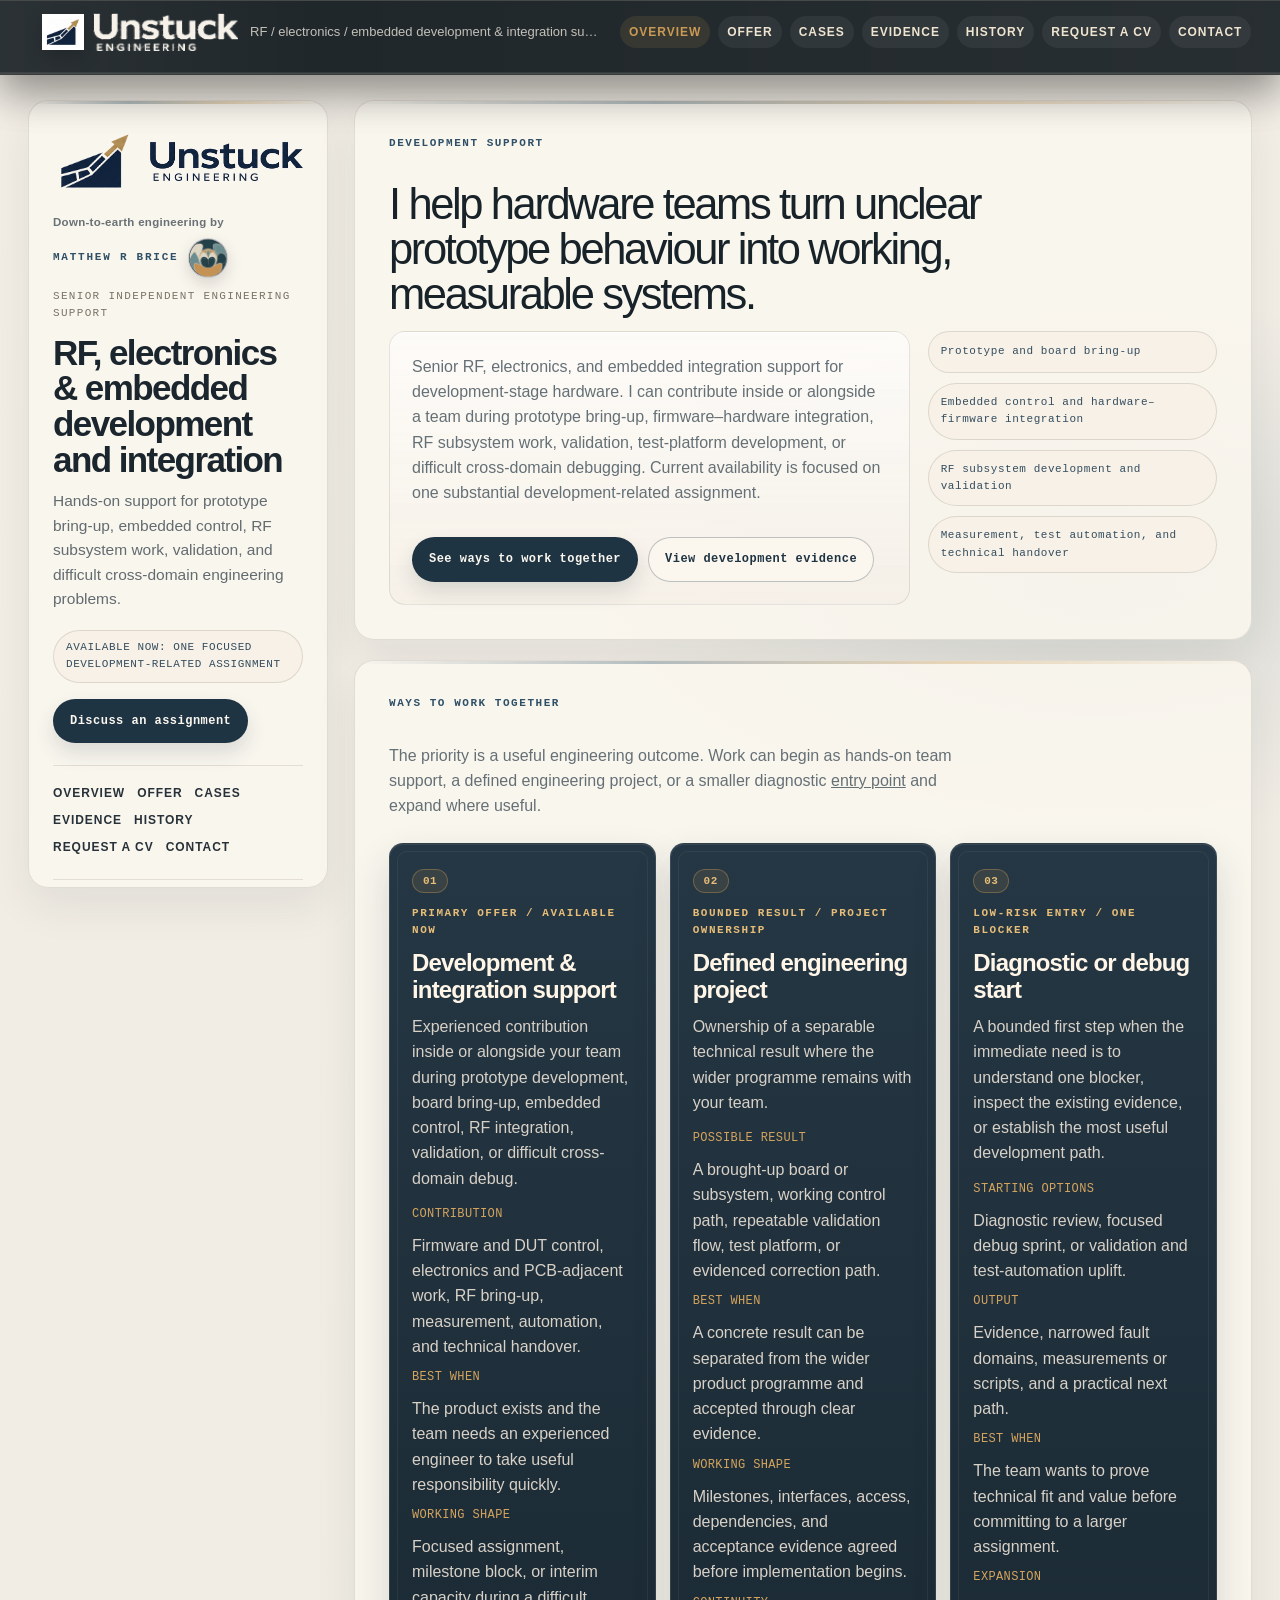
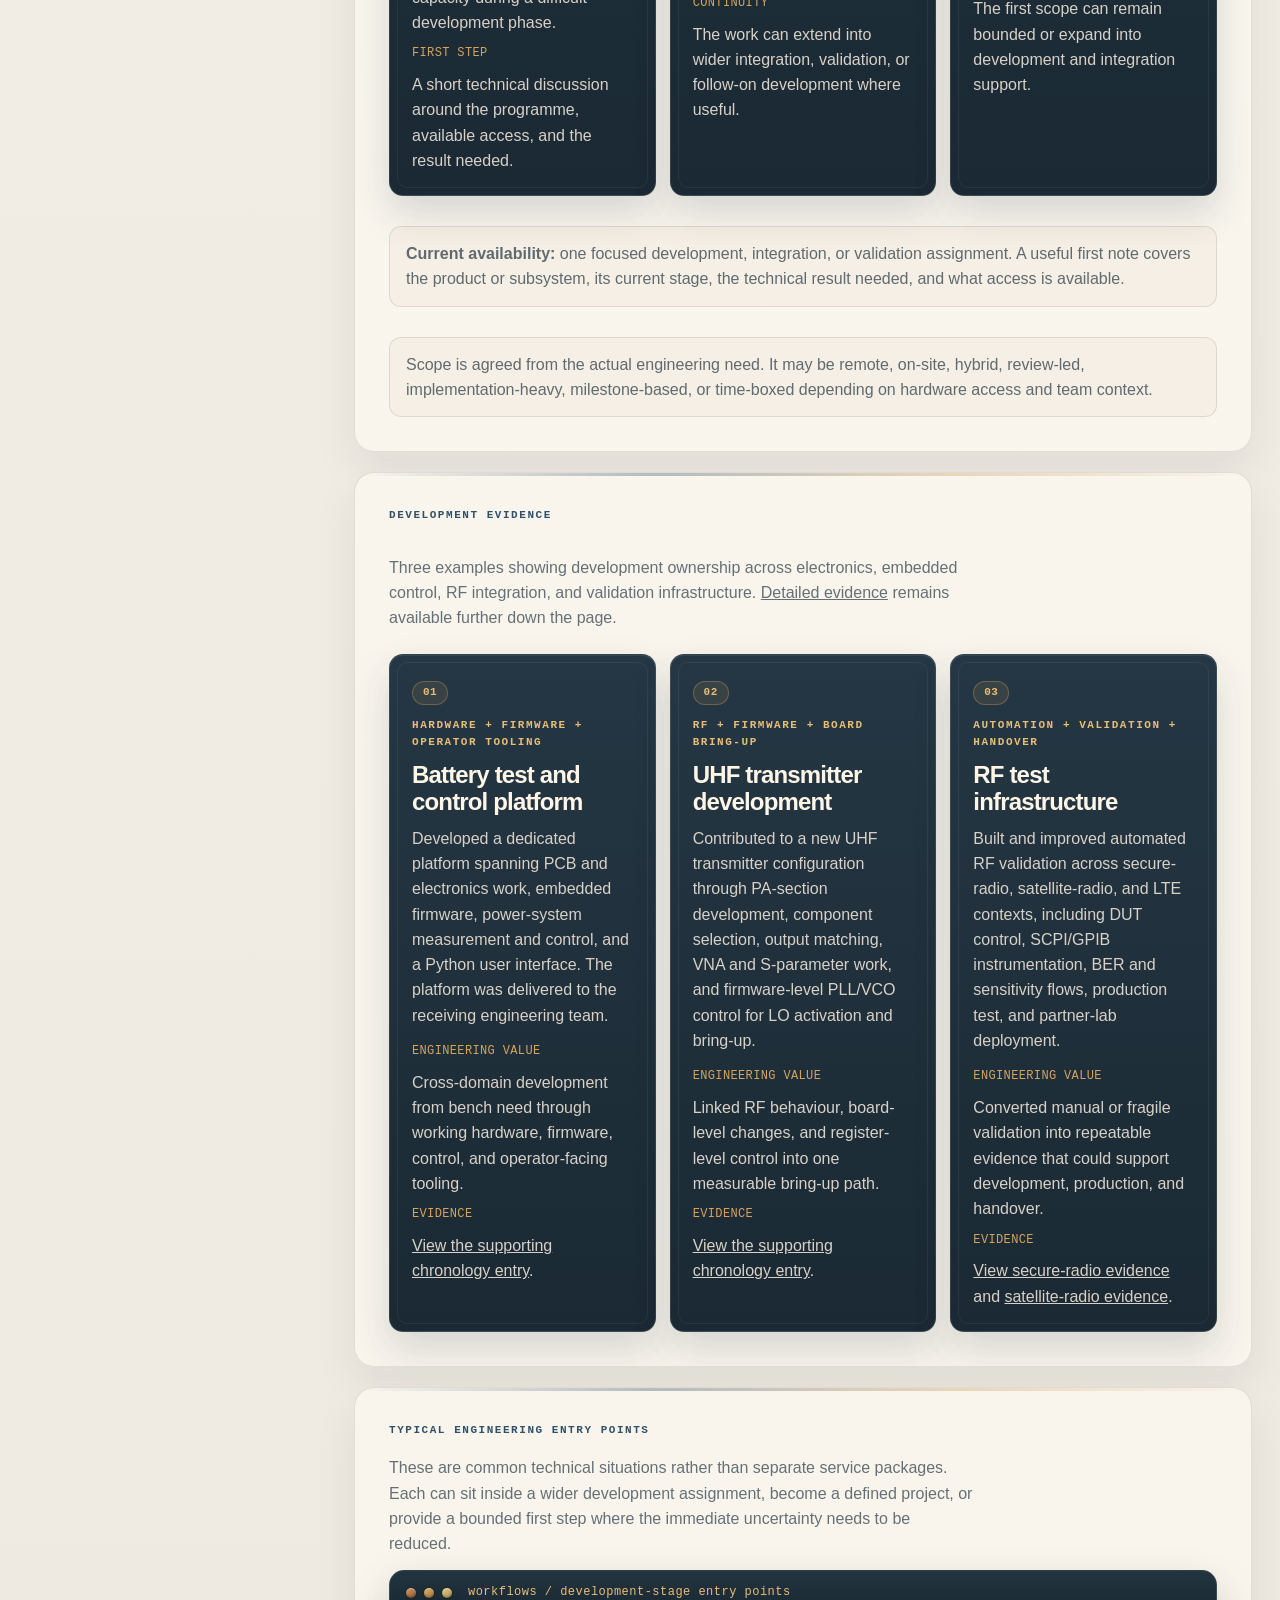
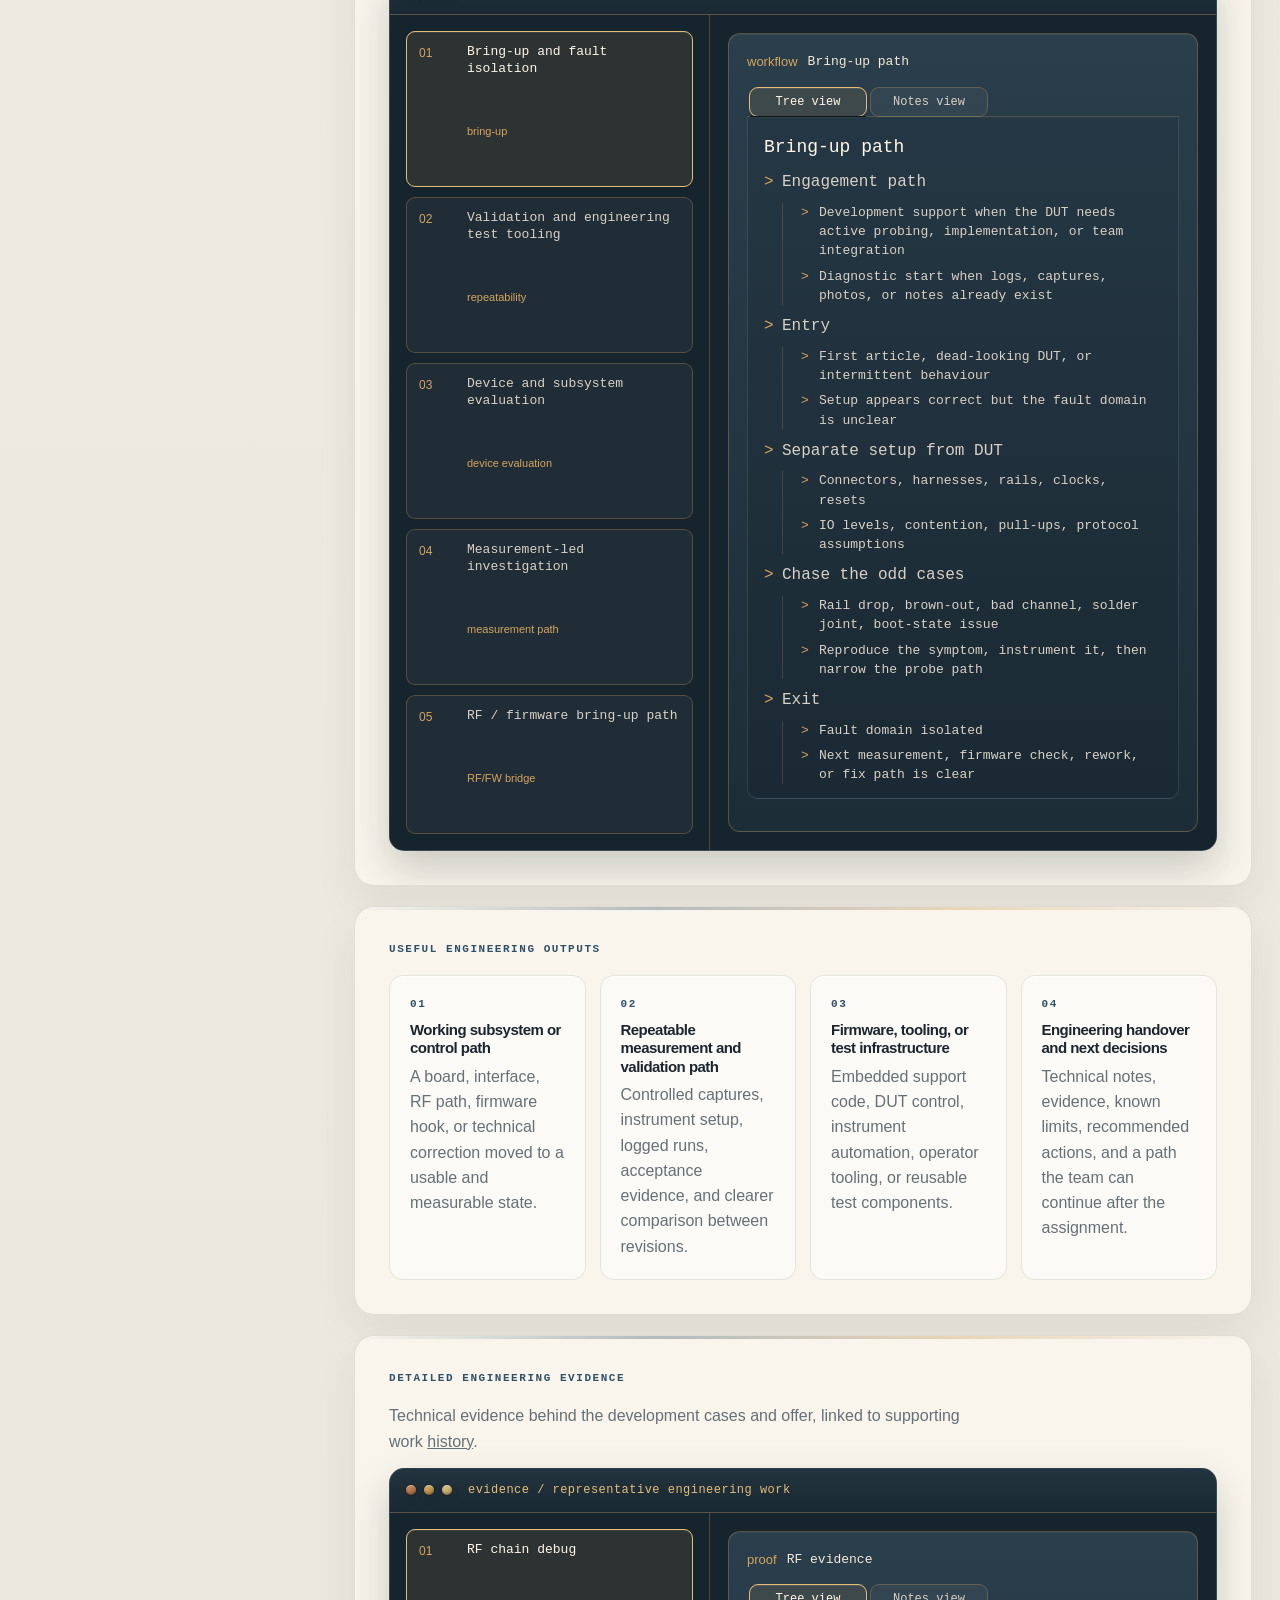
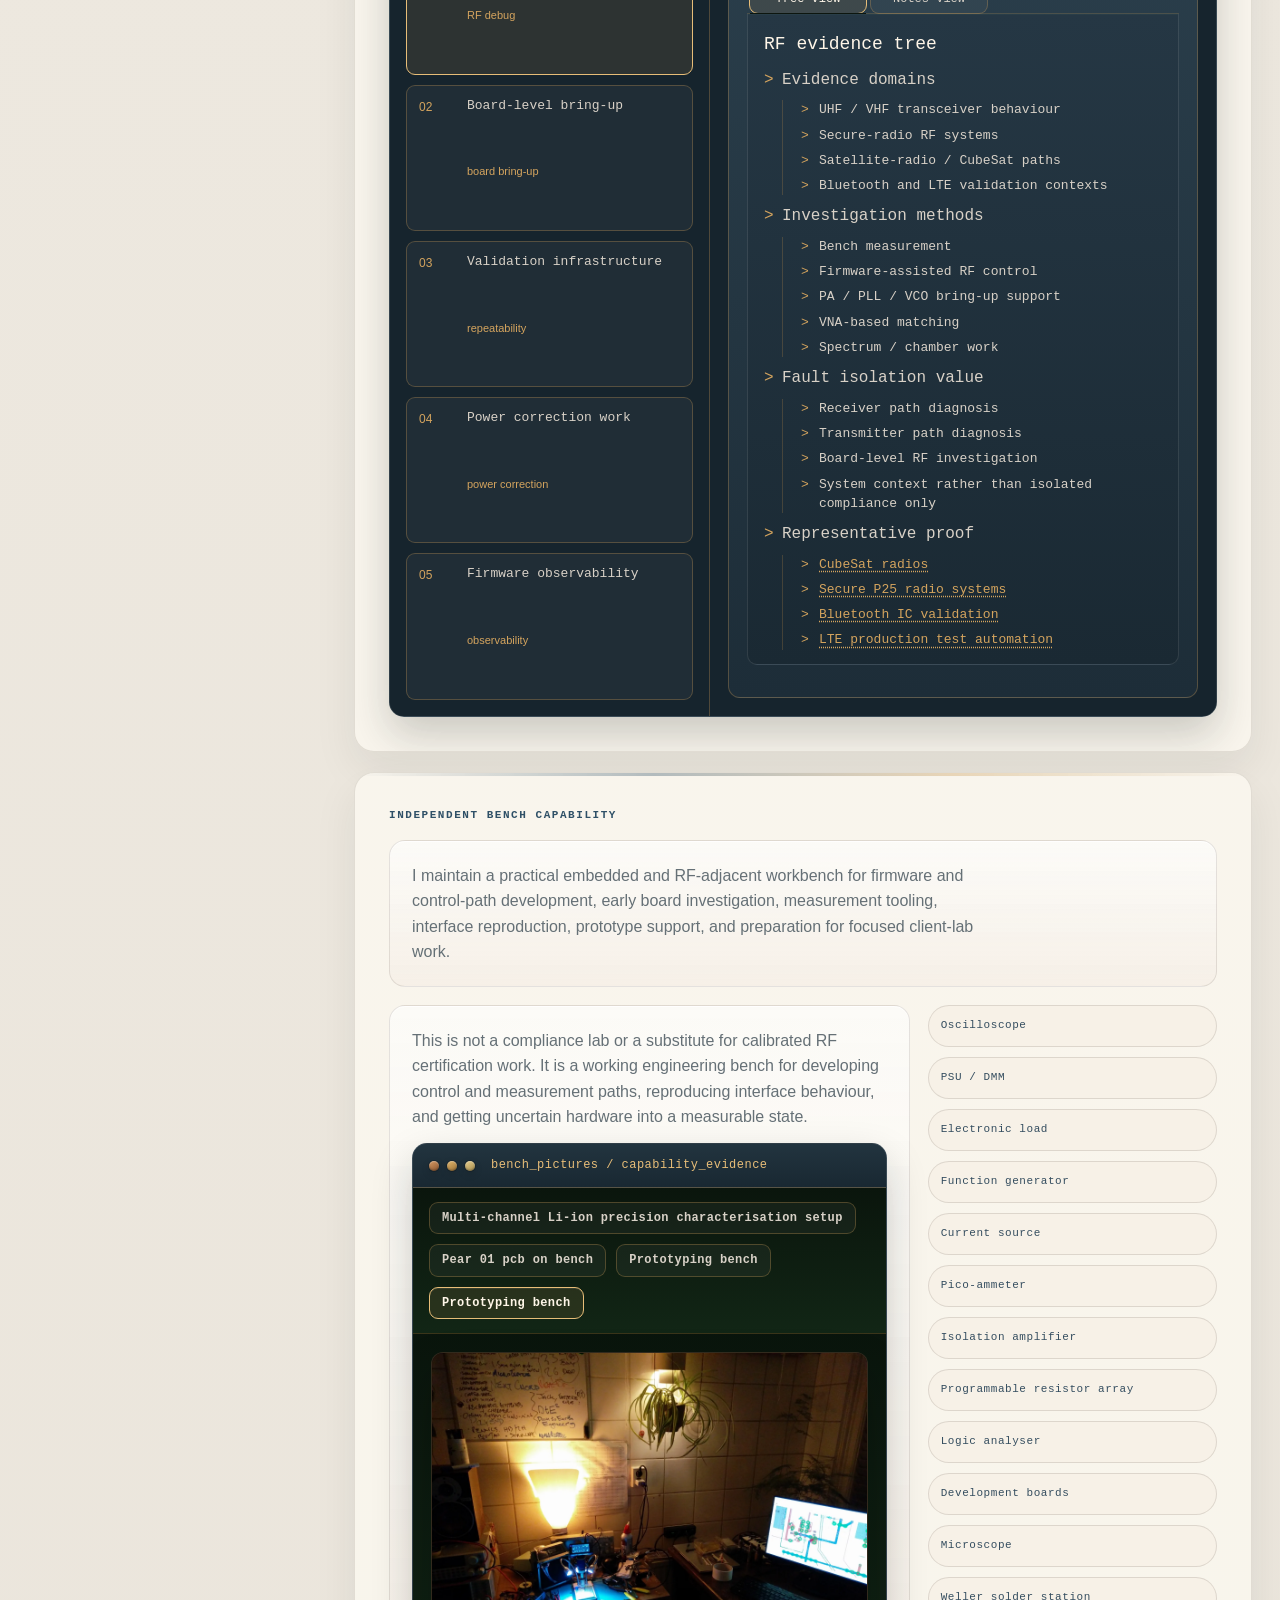
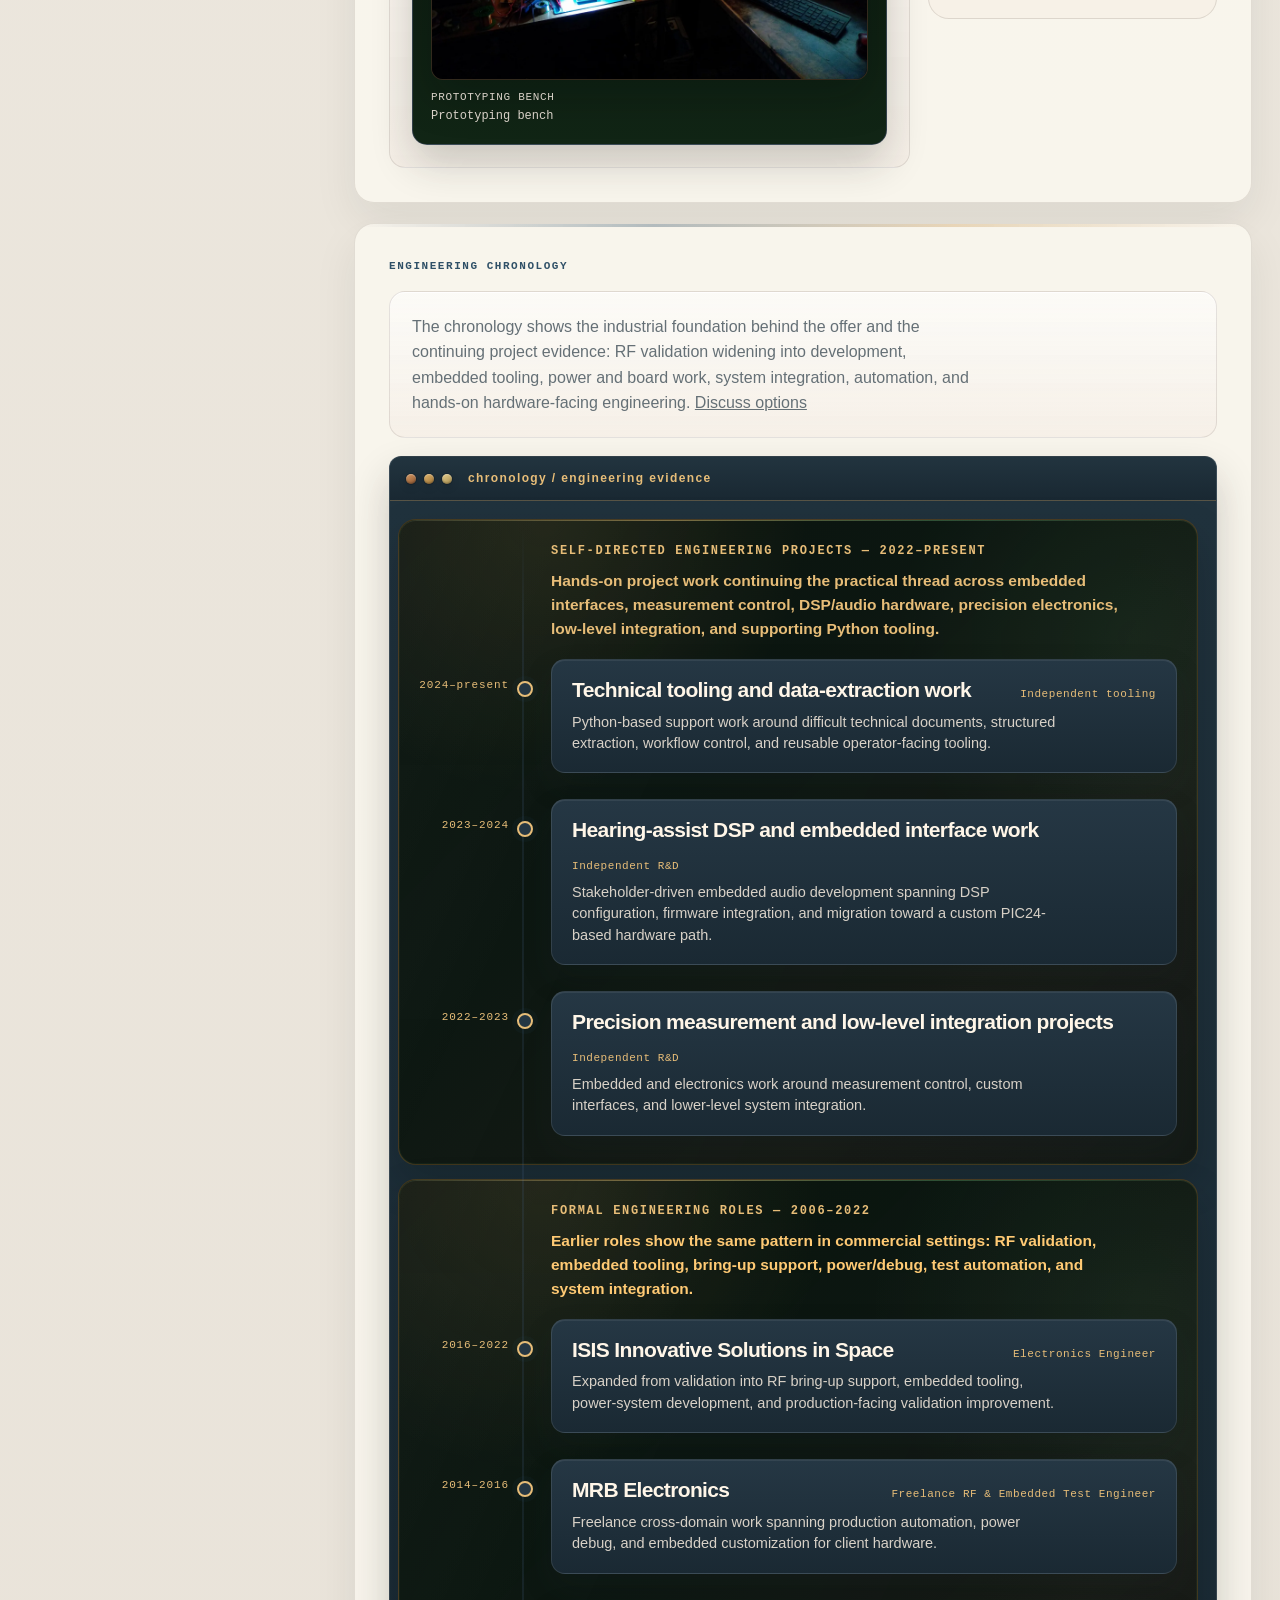
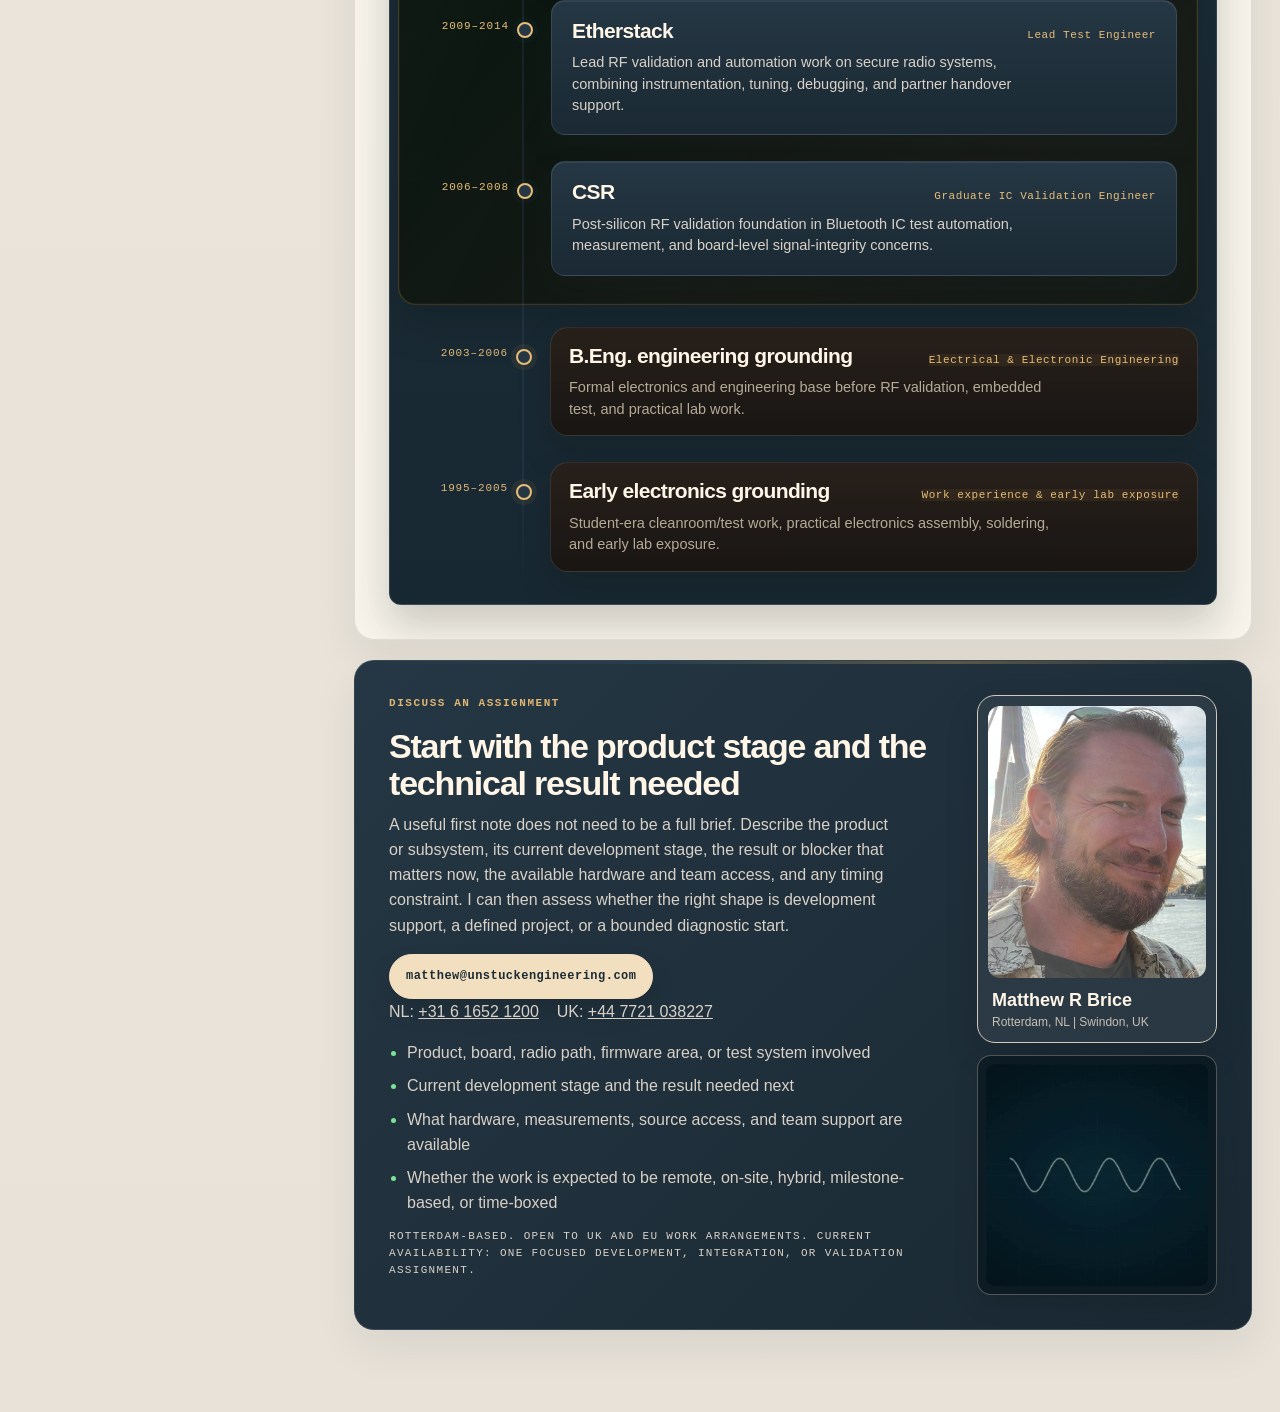
==== commit 8c5a9b39: "Publish verified V5 staging site (local working tree)" ====
--- a/index.html
+++ b/index.html
@@ -3349,6 +3349,13 @@
 .mrb-identity-card .mrb-popout-contact{margin:4px 0}
 .mrb-identity-card .mrb-popout-revision{margin:10px 0 0;padding-top:7px;border-top:1px solid rgba(128,128,128,.23);font-size:.72em;letter-spacing:.015em;opacity:.65}
 </style>
+<style id="v5-topbar-navigation-fit">
+/* Keep seven desktop navigation links on one row; retain the existing mobile menu. */
+@media (min-width:981px){
+  .topbar-nav{flex-wrap:nowrap;gap:clamp(6px,0.85vw,12px);min-width:0}
+  .topbar-nav a{white-space:nowrap;letter-spacing:.055em}
+}
+</style>
 </head>
 <body>
 <div class="page">
@@ -3367,7 +3374,7 @@
 <a href="#cases">Cases</a>
 <a href="#proof">Evidence</a>
 <a href="#chronology">History</a>
-<a href="#cv-request">Request a CV</a>
+<a href="cv-request.html">Request a CV</a>
 <a href="#contact">Contact</a>
 </nav>
 </header>
@@ -3408,7 +3415,7 @@
 <a href="#cases">Cases</a>
 <a href="#proof">Evidence</a>
 <a href="#chronology">History</a>
-<a href="#cv-request">Request a CV</a>
+<a href="cv-request.html">Request a CV</a>
 <a href="#contact">Contact</a>
 </nav>
 </div>
@@ -5671,78 +5678,6 @@
   </div>
  </div>
 </section>
-<!-- V5 hard-coded feature: no Markdown fields or comment-manifest registration. -->
-<section class="section" id="cv-request" data-nav-align-target aria-labelledby="cv-request-heading">
- <h2 id="cv-request-heading">Request a CV</h2>
- <div class="cv-panel">
-  <h3>Explore engineering capabilities</h3>
-  <p class="cv-intro">Interested in a particular area of my work? Select a technical profile and I'll send more details. No obligation or project specification needed.</p>
-  <form id="cv-request-form" novalidate>
-   <fieldset class="cv-set">
-    <legend>I'm interested in...</legend>
-    <label class="cv-choice"><input type="checkbox" name="areas" value="RF / microwave" checked>RF / microwave</label>
-    <label class="cv-choice"><input type="checkbox" name="areas" value="Analogue / power electronics">Analogue / power electronics</label>
-    <label class="cv-choice"><input type="checkbox" name="areas" value="Embedded hardware / firmware">Embedded hardware / firmware</label>
-    <label class="cv-choice"><input type="checkbox" name="areas" value="Python / test automation">Python / test automation</label>
-    <label class="cv-choice"><input type="checkbox" name="areas" value="Measurement / validation">Measurement / validation</label>
-    <label class="cv-choice"><input type="checkbox" name="areas" value="Multidisciplinary / other">Multidisciplinary / other</label>
-   </fieldset>
-   <fieldset class="cv-set">
-    <legend>Reason for interest (optional)</legend>
-    <label class="cv-choice"><input type="radio" name="reason" value="Just exploring possibilities">Just exploring possibilities</label>
-    <label class="cv-choice"><input type="radio" name="reason" value="Potential engineering project">Potential engineering project</label>
-    <label class="cv-choice"><input type="radio" name="reason" value="Possible position or collaboration">Possible position or collaboration</label>
-   </fieldset>
-   <label class="cv-field-label" for="cv-email">Work email</label>
-   <input class="cv-field" id="cv-email" name="email" type="email" autocomplete="email" placeholder="you@company.com" required maxlength="254">
-   <label class="cv-field-label" for="cv-company">Organisation (optional)</label>
-   <input class="cv-field" id="cv-company" name="organisation" type="text" autocomplete="organization" placeholder="Company name" maxlength="160">
-   <label class="cv-field-label" for="cv-message">Message (optional)</label>
-   <textarea class="cv-field" id="cv-message" name="message" rows="3" maxlength="2000" placeholder="Anything useful to know"></textarea>
-   <p class="cv-footnote">Your contact details would be used only to respond to this request. No CV is delivered automatically.</p>
-   <button class="cv-submit" type="submit" disabled aria-describedby="cv-request-status">Request a focused CV</button>
-   <p class="cv-status" id="cv-request-status" role="status">Email requests are not yet enabled. For now, please use the Contact section below.</p>
-  </form>
- </div>
-</section>
-
-<style id="cv-request-style">
-#cv-request .cv-panel{background:#090909;color:#e8e8e8;border:1px solid #303030;border-radius:13px;padding:clamp(16px,3vw,28px);font:15px/1.5 Arial,Helvetica,sans-serif}
-#cv-request .cv-panel *{box-sizing:border-box}
-#cv-request .cv-panel h3{color:#f5f5f5;margin:0 0 5px;font-size:18px;line-height:1.35;font-weight:700}
-#cv-request .cv-intro{margin:0 0 16px;color:#aaa;max-width:680px}
-#cv-request .cv-set{padding:0;margin:0 0 18px;border:0;min-width:0}
-#cv-request .cv-set legend{color:#999;font-size:14px;padding:0;margin-bottom:7px}
-#cv-request .cv-choice{display:flex;align-items:center;gap:10px;min-height:34px;cursor:pointer;color:#e7e7e7}
-#cv-request .cv-choice input{appearance:none;-webkit-appearance:none;margin:0;flex:0 0 20px;width:20px;height:20px;border:1px solid #505050;border-radius:50%;background:#090909;position:relative;cursor:pointer}
-#cv-request .cv-choice input:checked{background:#e8e8e8;border-color:#e8e8e8}
-#cv-request .cv-choice input[type=checkbox]:checked:after{content:"";position:absolute;left:5px;top:3px;width:6px;height:9px;border-right:2px solid #151515;border-bottom:2px solid #151515;transform:rotate(45deg)}
-#cv-request .cv-choice input[type=radio]:checked:after{content:"";position:absolute;left:7px;top:7px;width:4px;height:4px;border-radius:50%;background:#151515}
-#cv-request .cv-choice input:focus-visible,#cv-request .cv-field:focus-visible{outline:2px solid #a4c8ed;outline-offset:3px}
-#cv-request .cv-field-label{display:block;color:#999;margin:11px 0 5px;font-size:14px}
-#cv-request .cv-field{display:block;width:100%;min-height:42px;padding:10px 16px;border:1px solid #454545;border-radius:22px;background:#090909;color:#fff;font:inherit}
-#cv-request .cv-field::placeholder{color:#858585;opacity:1}
-#cv-request textarea.cv-field{border-radius:14px;min-height:78px;resize:vertical}
-#cv-request .cv-footnote{font-size:13px;color:#a5a5a5;margin:15px 0 10px}
-#cv-request .cv-submit{background:#282828;color:#a9a9a9;border:1px solid #505050;border-radius:22px;padding:10px 18px;font:inherit;cursor:not-allowed;opacity:1}
-#cv-request .cv-status{color:#b5b5b5;font-size:13px;margin:8px 0 0}
-@media(max-width:600px){#cv-request .cv-panel{padding:16px}#cv-request .cv-field{font-size:16px}}
-</style>
-<script id="cv-request-delivery-stub">
-/* Delivery integration intentionally absent. Do not enable the button until
-   a server-side submission endpoint provides validation, abuse protection,
-   privacy handling, delivery failure reporting, and a verified success reply.
-   Never put email-service credentials in public browser JavaScript. */
-(function(){
-  const form = document.getElementById('cv-request-form');
-  if (!form) return;
-  form.addEventListener('submit', function(event){
-    event.preventDefault();
-    document.getElementById('cv-request-status').textContent =
-      'Email requests are not yet enabled. Please use the Contact section.';
-  });
-})();
-</script>
 <section class="section cta" id="contact" data-nav-align-target>
  <div class="contact-layout">
   <div class="contact-copy">
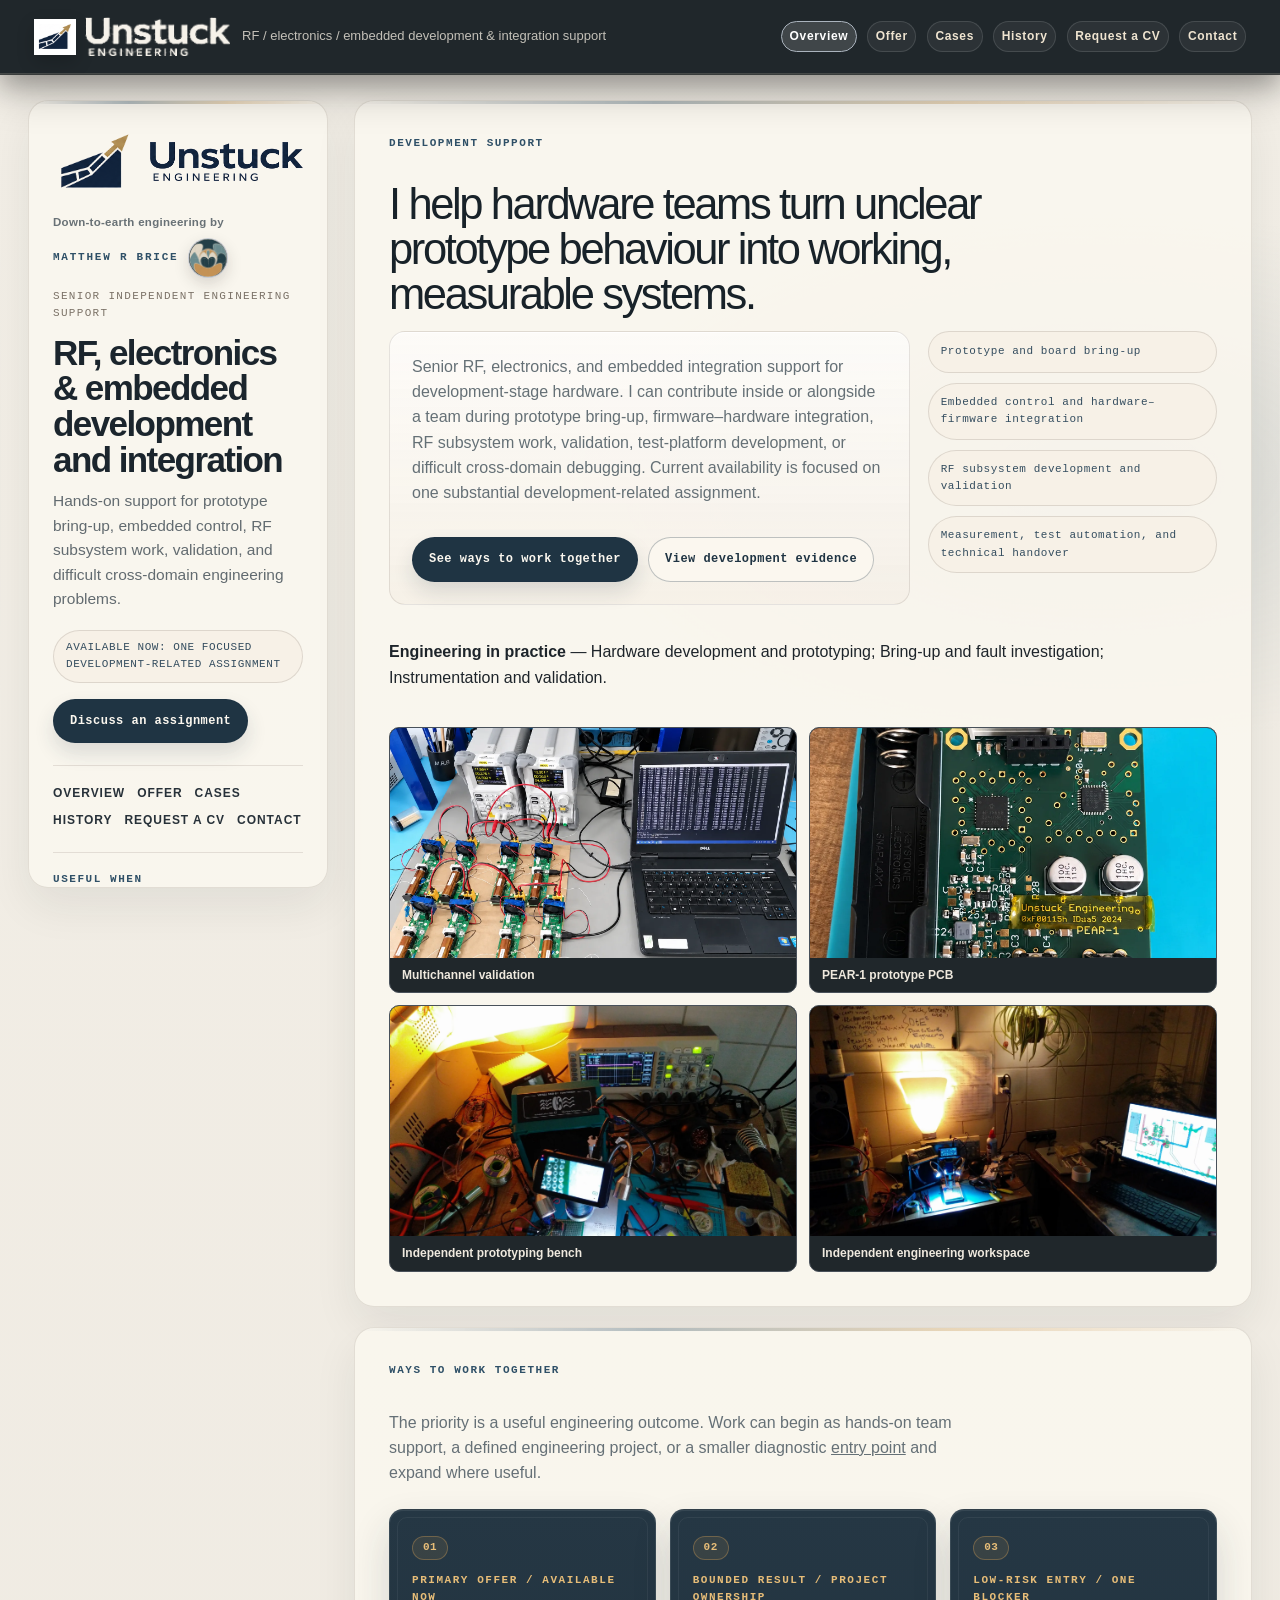
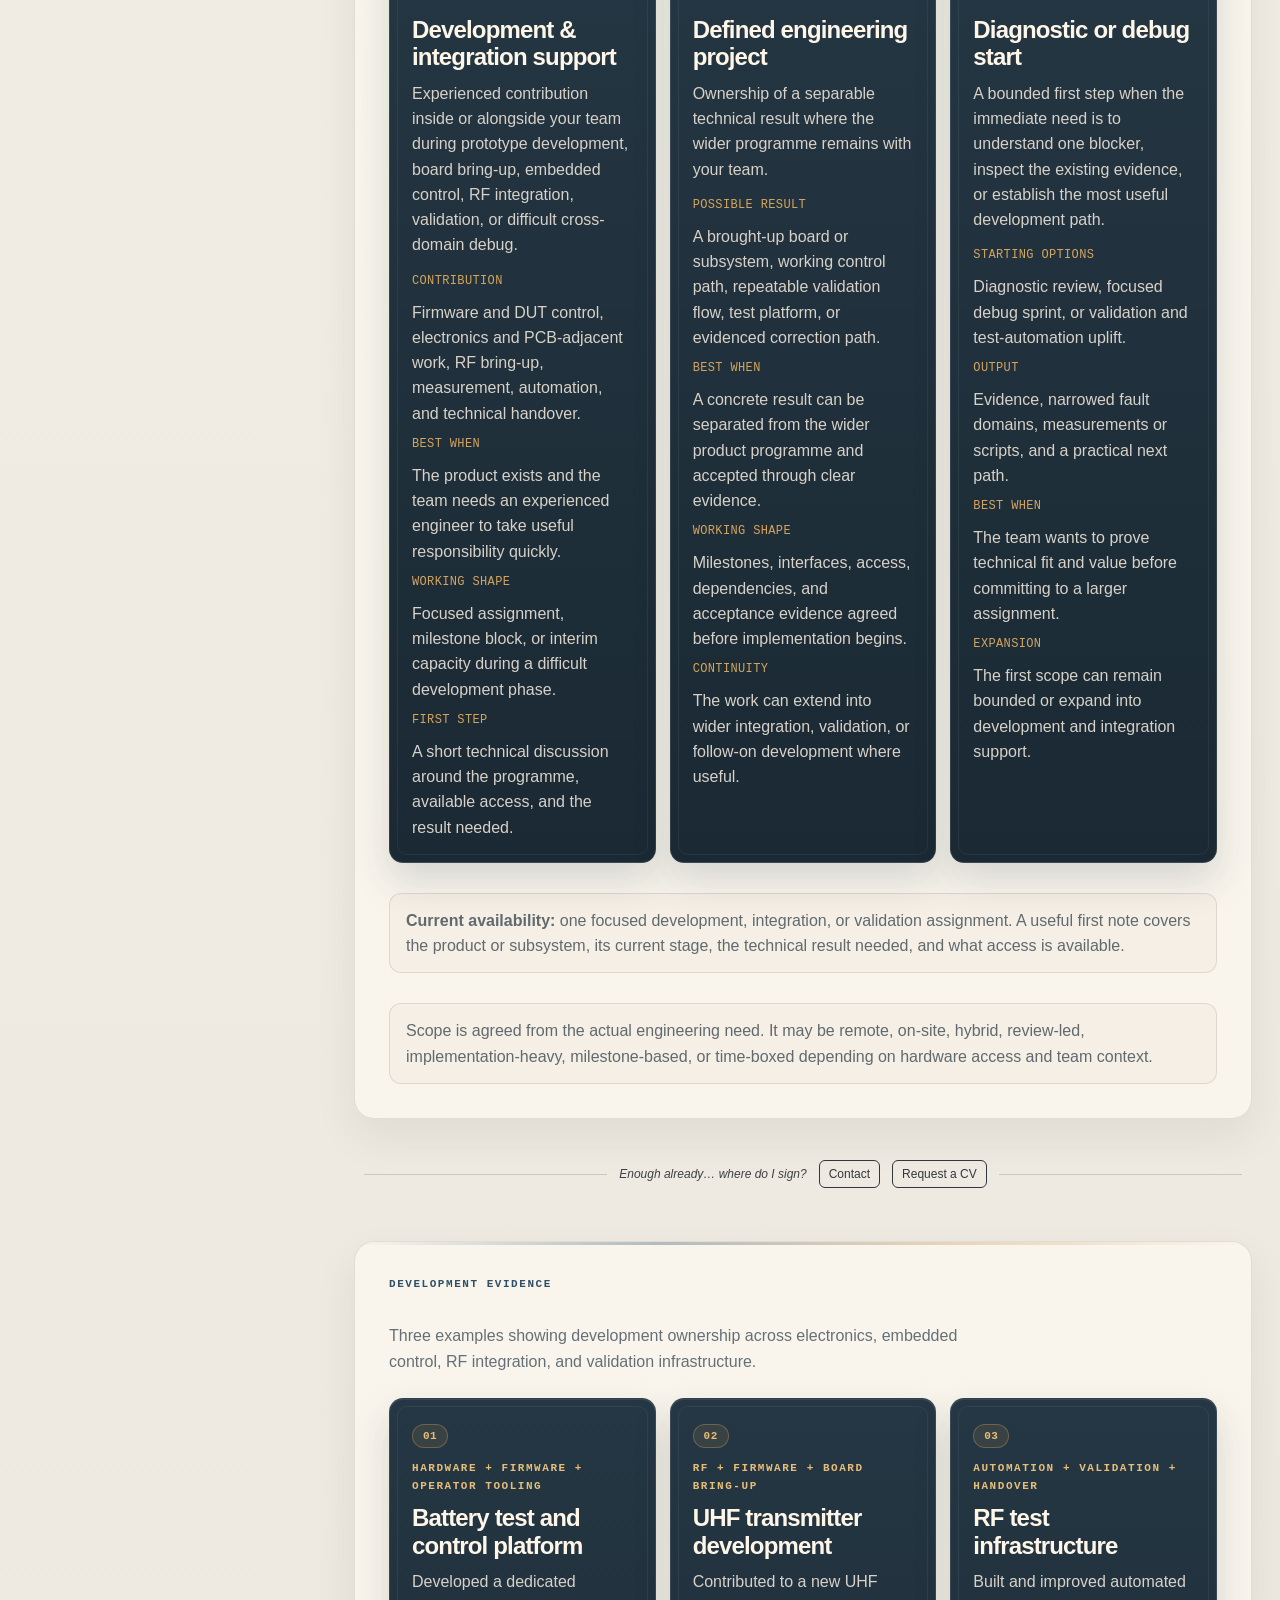
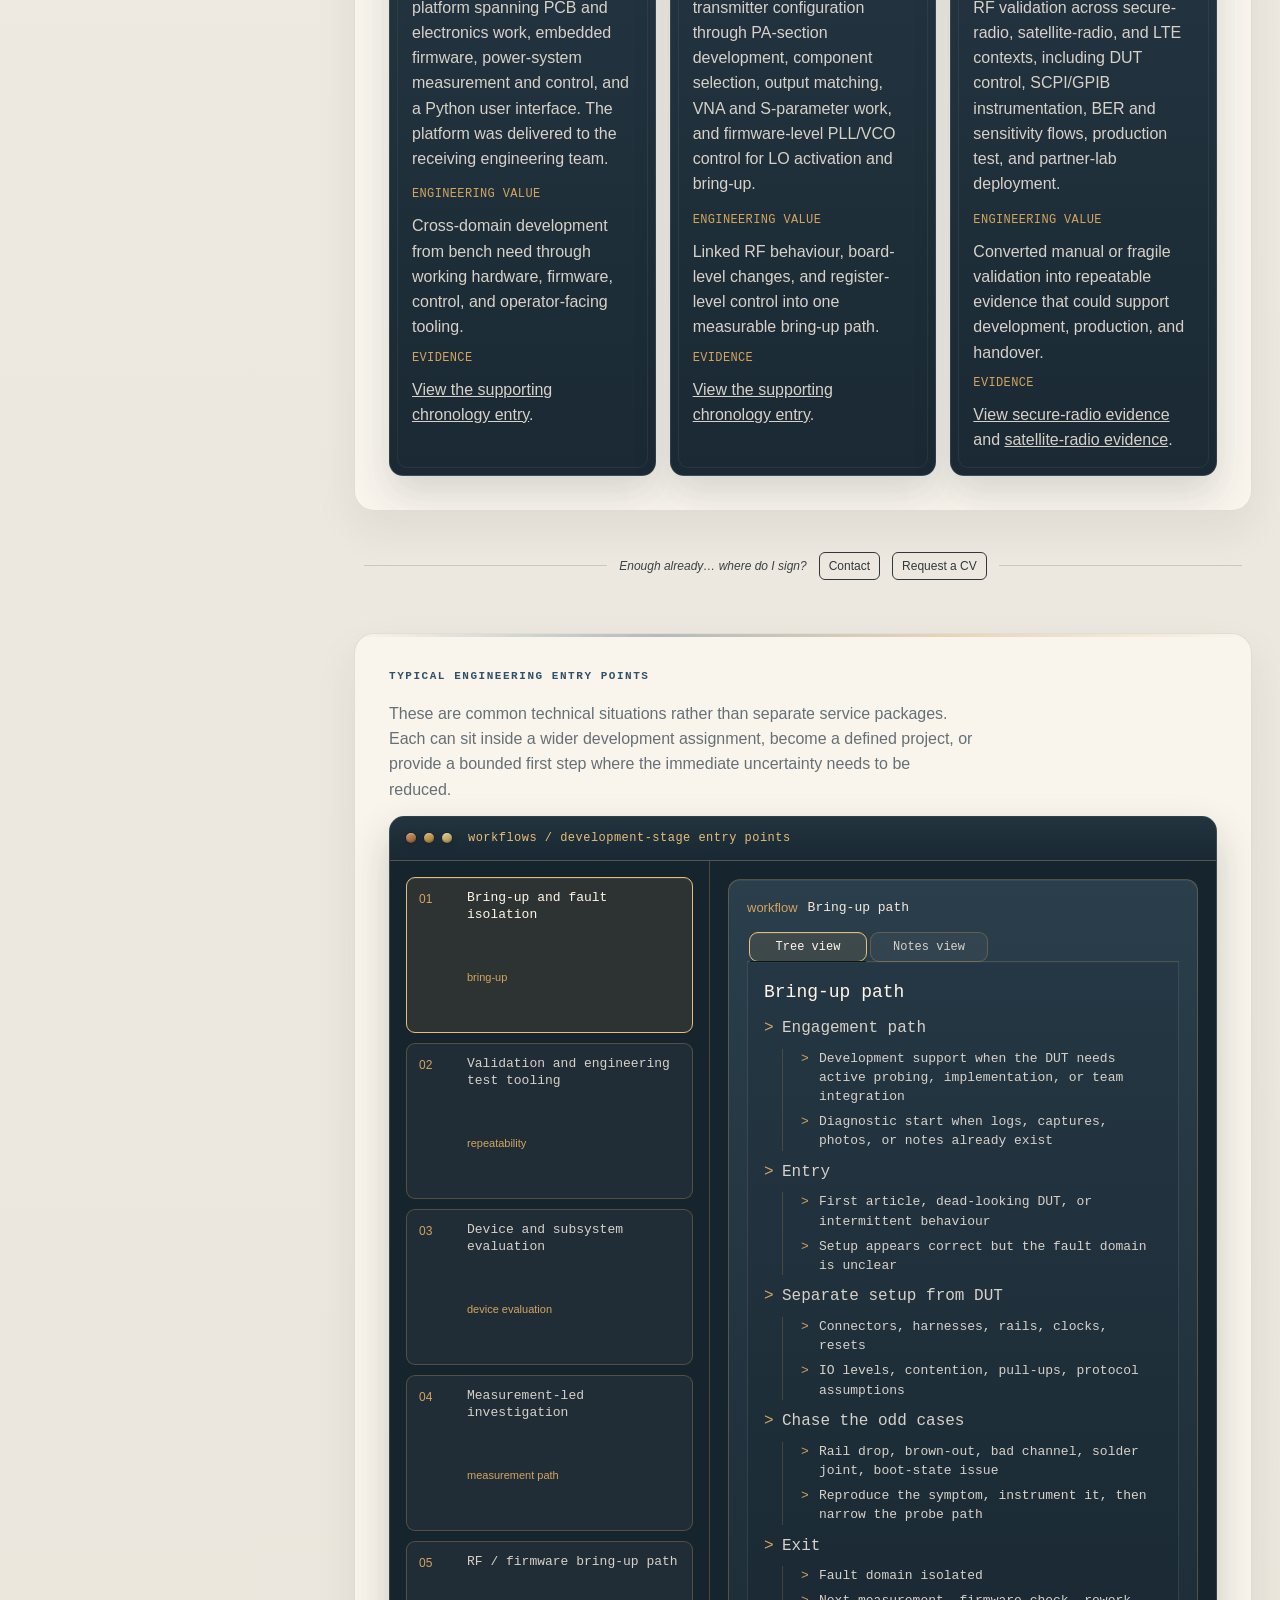
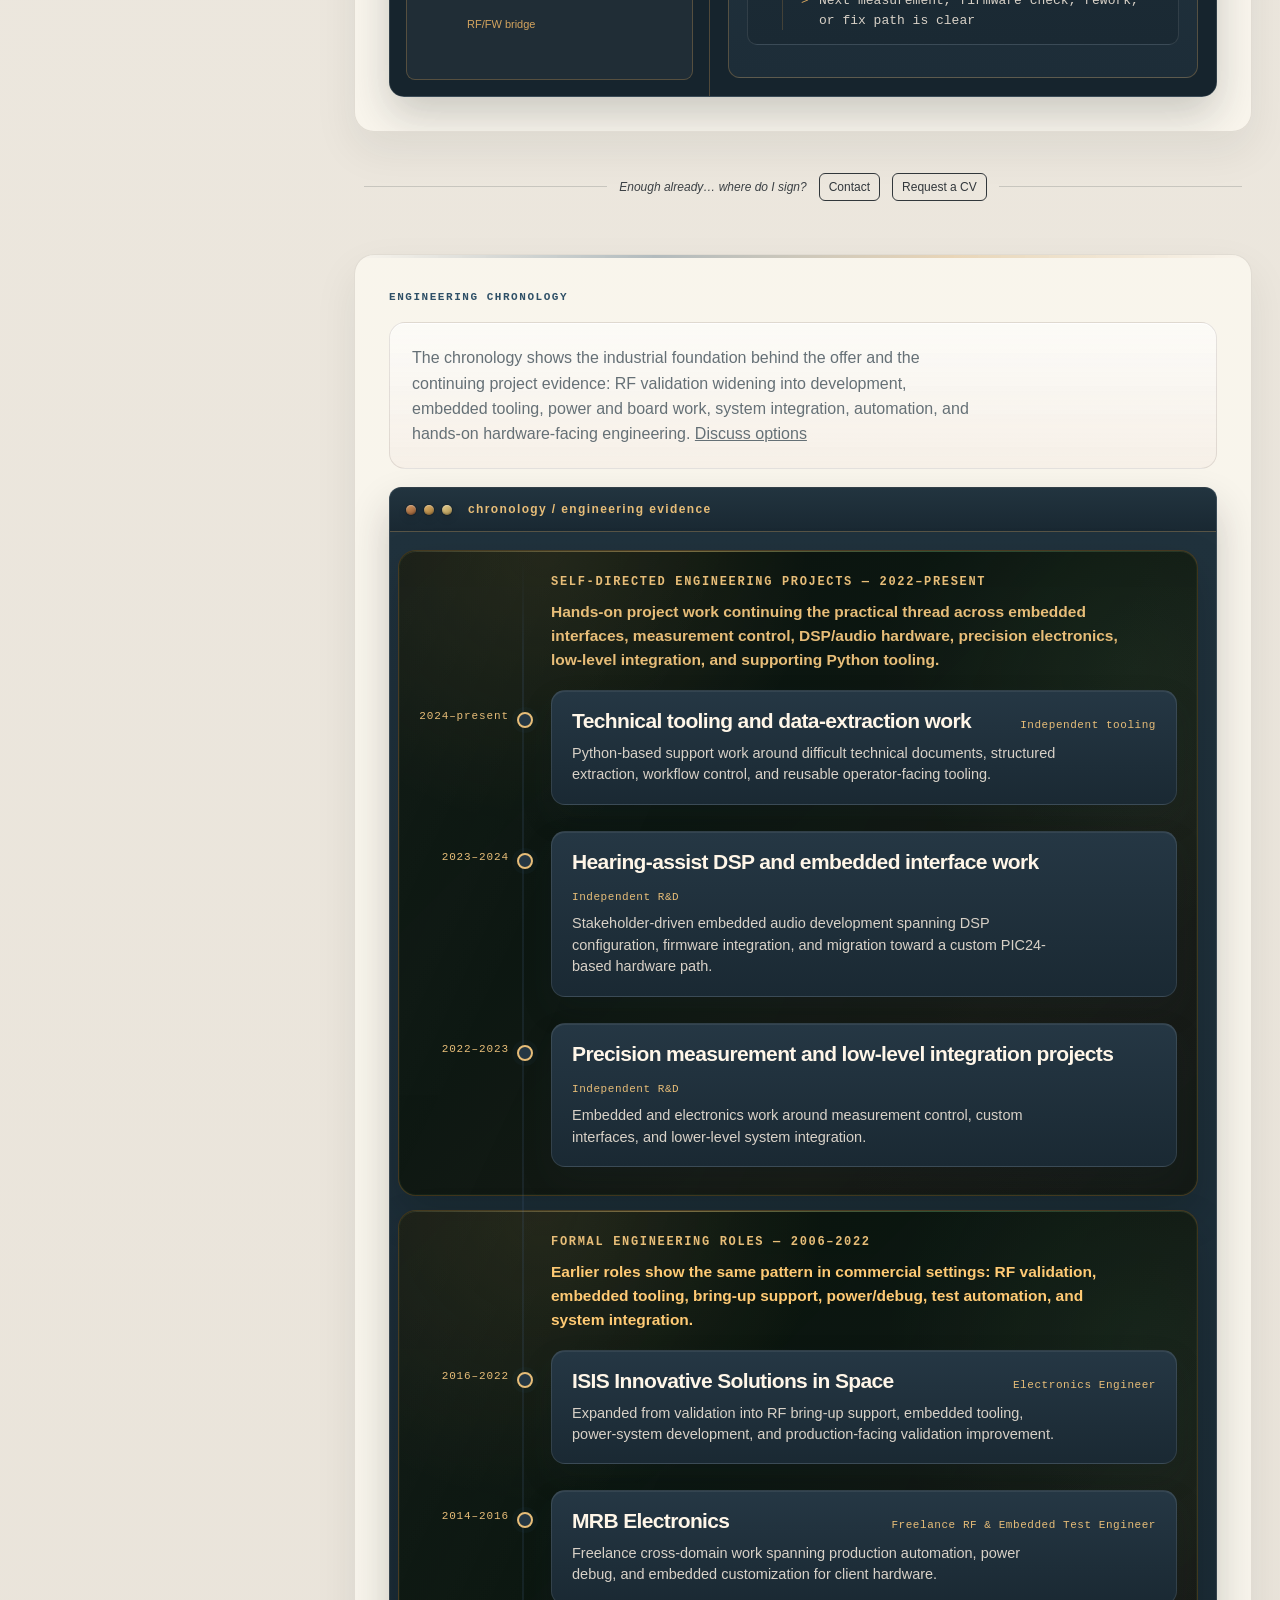
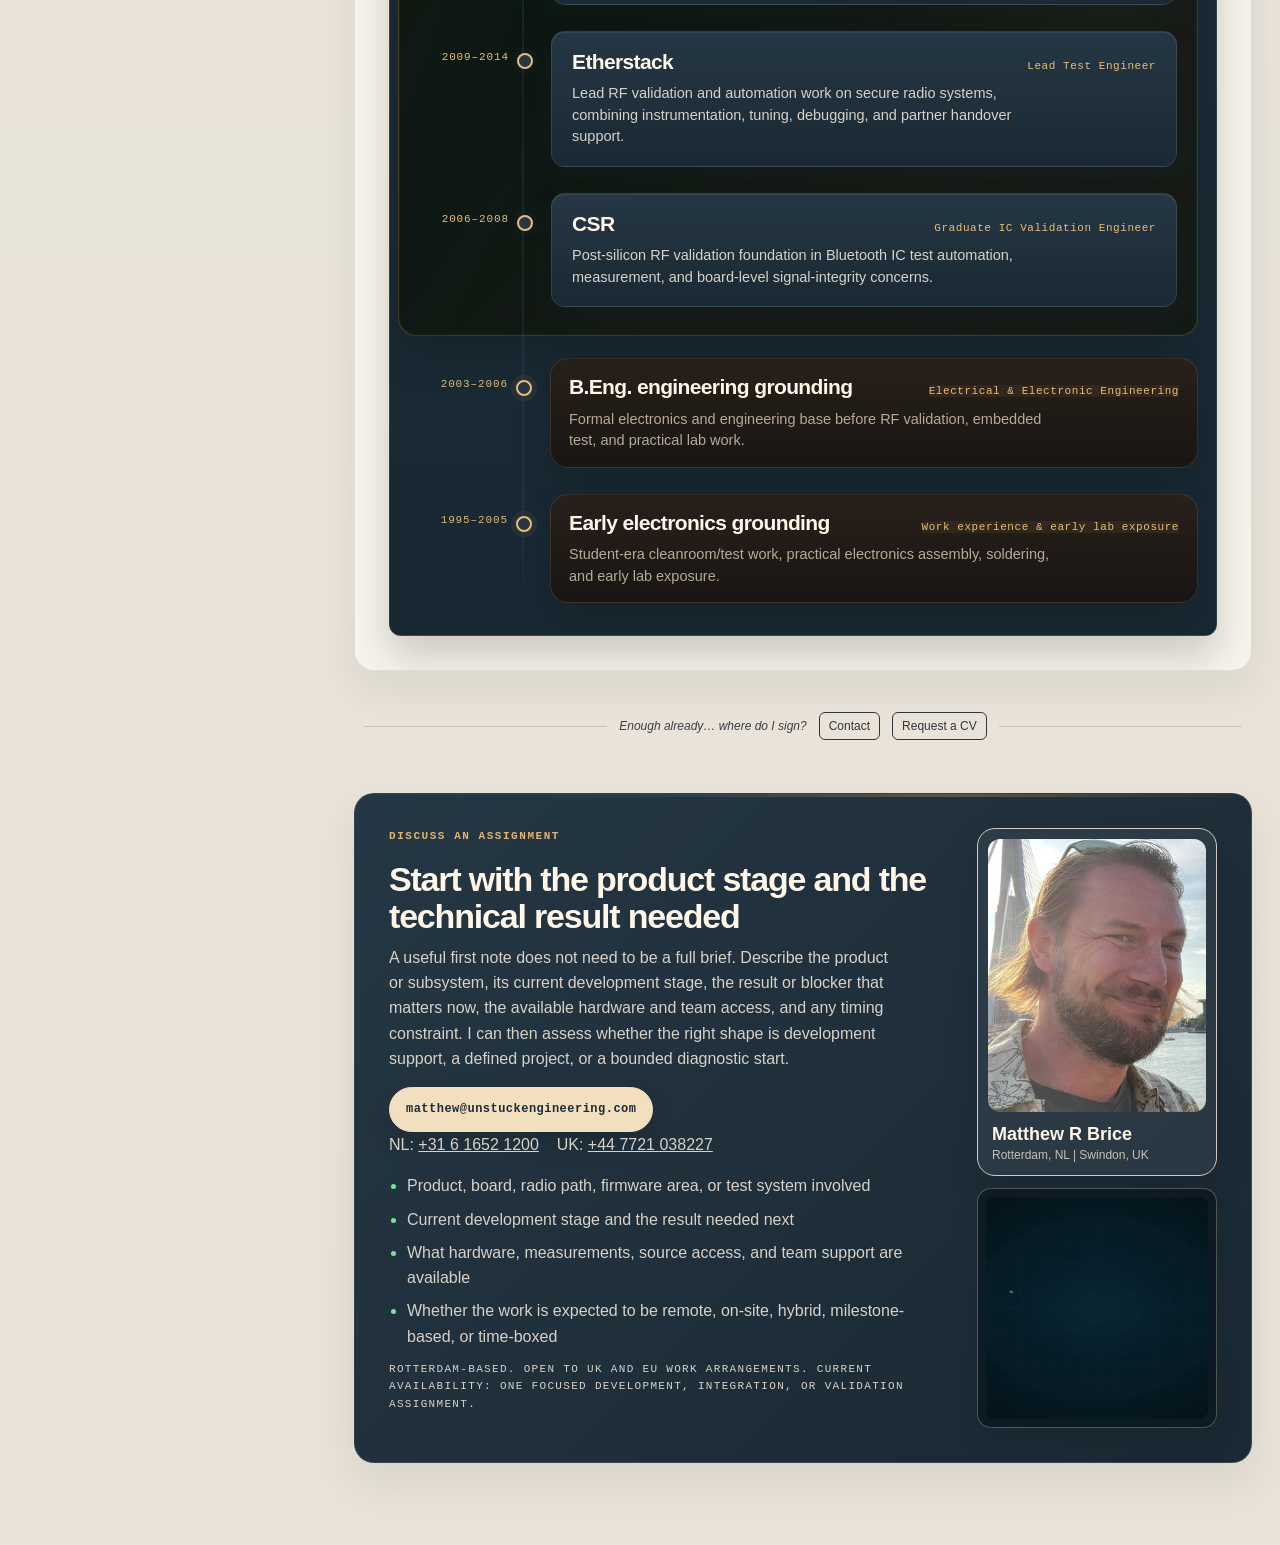
==== commit 23a8f99c: "Publish verified V5 staging site (local working tree)" ====
--- a/index.html
+++ b/index.html
@@ -3356,6 +3356,92 @@
   .topbar-nav a{white-space:nowrap;letter-spacing:.055em}
 }
 </style>
+<style id="v5-shared-cv-banner-parity">
+/* Match cv-request.template.html's banner geometry, typography and spacing.
+   Main-page header is nested inside .page; keep its full-bleed positioning. */
+@media(min-width:981px){
+  .topbar{
+    position:sticky!important;top:0!important;left:auto!important;right:auto!important;
+    z-index:900!important;width:100vw!important;max-width:none!important;
+    height:74px!important;min-height:74px!important;
+    margin:0 0 26px calc(50% - 50vw)!important;
+    padding:0 max(20px,calc((100vw - 1240px)/2 + 14px))!important;
+    display:flex!important;flex-wrap:nowrap!important;
+    align-items:center!important;justify-content:space-between!important;gap:14px!important;
+    background:#20272b!important;border:0!important;border-bottom:1px solid rgba(239,228,206,.18)!important;
+    border-radius:0!important;box-shadow:0 10px 26px rgba(0,0,0,.23)!important;
+    backdrop-filter:none!important;overflow:visible!important;
+  }
+  .topbar-brand{display:flex!important;align-items:center!important;gap:12px!important;flex:0 1 auto!important;min-width:0!important}
+  .topbar-company-lockup{display:flex!important;align-items:center!important;gap:9px!important;flex:0 0 auto!important;min-width:0!important}
+  .topbar-role{display:block!important;flex:0 1 auto!important;min-width:0!important;overflow:hidden!important;text-overflow:ellipsis!important;white-space:nowrap!important;font:13px/1.3 Arial,Helvetica,sans-serif!important;color:#c3c0b8!important}
+  .topbar-nav{display:flex!important;flex:0 1 auto!important;align-items:center!important;flex-wrap:nowrap!important;gap:clamp(5px,.8vw,11px)!important;min-width:0!important;overflow:visible!important}
+  .topbar-nav a{display:block!important;flex:0 0 auto!important;padding:7px clamp(5px,.6vw,9px)!important}
+}
+.topbar::before,.topbar::after{content:none!important;display:none!important}
+.topbar .company-symbol--topbar{display:block!important;object-fit:contain!important;width:42px!important;height:36px!important;max-width:none!important;flex:0 0 42px!important;background:#fff!important;border:1px solid rgba(255,255,255,.32)!important;box-shadow:0 7px 18px rgba(0,0,0,.18)!important}
+.topbar .brand-wordmark--topbar{display:block!important;object-fit:contain!important;width:145px!important;height:auto!important;max-width:none!important;flex:0 0 145px!important}
+.topbar .topbar-nav a{border:1px solid rgba(255,255,255,.12)!important;border-radius:999px!important;background:rgba(255,255,255,.055)!important;color:#efe4d0!important;font:700 12px/1.2 Arial,Helvetica,sans-serif!important;letter-spacing:.055em!important;text-transform:none!important;text-decoration:none!important;white-space:nowrap!important}
+.topbar .topbar-nav a:hover,.topbar .topbar-nav a:focus-visible{background:rgba(255,255,255,.13)!important;color:#fff6e8!important;text-decoration:none!important}
+.topbar .topbar-menu{display:none!important}
+@media(min-width:981px) and (max-width:1180px){
+  .topbar-role{display:none!important}
+}
+@media(min-width:641px) and (max-width:980px){
+  .topbar{
+    position:sticky!important;top:0!important;width:100vw!important;max-width:none!important;
+    height:auto!important;min-height:74px!important;margin:0 0 26px calc(50% - 50vw)!important;
+    display:flex!important;flex-wrap:wrap!important;align-items:center!important;justify-content:space-between!important;
+    gap:8px!important;padding:10px 18px!important;overflow:visible!important;
+    background:#20272b!important;border:0!important;border-bottom:1px solid rgba(239,228,206,.18)!important;
+    border-radius:0!important;box-shadow:0 10px 26px rgba(0,0,0,.23)!important;
+  }
+  .topbar-brand{display:flex!important;align-items:center!important;gap:12px!important;min-width:0!important;flex:1 1 auto!important}
+  .topbar-company-lockup{display:flex!important;align-items:center!important;gap:9px!important;flex:0 0 auto!important}
+  .topbar-role{display:block!important;flex:0 1 auto!important;min-width:0!important;white-space:normal!important;overflow:visible!important;font:13px/1.3 Arial,Helvetica,sans-serif!important;color:#c3c0b8!important}
+  .topbar-nav{position:relative!important;display:flex!important;flex:1 1 100%!important;flex-wrap:nowrap!important;gap:clamp(5px,.8vw,11px)!important;overflow-x:auto!important;padding-bottom:2px!important;opacity:1!important;visibility:visible!important;pointer-events:auto!important;transform:none!important}
+  .topbar-nav a{padding:7px clamp(5px,.6vw,9px)!important}
+}
+@media(max-width:640px){
+  .topbar,.mobile-topbar-compact .topbar,.mobile-nav-open .topbar{
+    position:fixed!important;top:0!important;left:0!important;right:0!important;
+    z-index:1000!important;width:100vw!important;max-width:none!important;
+    height:40px!important;min-height:40px!important;
+    display:grid!important;grid-template-columns:minmax(0,1fr) 36px!important;
+    align-items:center!important;justify-content:space-between!important;
+    gap:6px!important;margin:0!important;padding:0 7px 0 10px!important;
+    border:0!important;border-bottom:1px solid rgba(239,228,206,.18)!important;
+    border-radius:0!important;background:#20272b!important;
+    box-shadow:0 10px 26px rgba(0,0,0,.23)!important;overflow:visible!important;
+  }
+  .topbar-brand{display:flex!important;align-items:center!important;gap:0!important;min-width:0!important}
+  .topbar-company-lockup{display:flex!important;align-items:center!important;gap:7px!important;max-width:100%!important;overflow:hidden!important}
+  .topbar .company-symbol--topbar{width:34px!important;height:30px!important;flex:0 0 34px!important}
+  .topbar .brand-wordmark--topbar{width:120px!important;flex:0 0 120px!important}
+  .topbar-role{display:none!important}
+  .topbar .topbar-menu{display:inline-flex!important;justify-content:center!important;align-items:center!important;width:34px!important;min-width:34px!important;height:34px!important;min-height:34px!important;padding:0!important;border:0!important;border-radius:10px!important;background:transparent!important;color:#f5ead8!important;font:800 16px/1 Arial,Helvetica,sans-serif!important;cursor:pointer!important}
+  .topbar .topbar-menu:hover,.topbar .topbar-menu:focus-visible{background:rgba(255,255,255,.12)!important}
+  .topbar .topbar-nav{position:absolute!important;top:100%!important;left:0!important;right:0!important;
+    z-index:1001!important;display:grid!important;grid-template-columns:repeat(3,minmax(0,1fr))!important;
+    flex:none!important;gap:6px!important;padding:8px 8px 10px!important;
+    background:#20272b!important;border-bottom:1px solid rgba(255,255,255,.15)!important;
+    box-shadow:0 14px 20px rgba(0,0,0,.32)!important;
+    opacity:0!important;visibility:hidden!important;pointer-events:none!important;
+    transform:translateY(-5px)!important;max-height:none!important;overflow:hidden!important;
+    transition:opacity .15s ease,transform .15s ease,visibility 0s linear .15s!important;
+  }
+  body.mobile-nav-open .topbar .topbar-nav{opacity:1!important;visibility:visible!important;pointer-events:auto!important;transform:none!important;max-height:none!important;overflow:visible!important}
+  .topbar .topbar-nav a{display:flex!important;align-items:center!important;justify-content:center!important;min-height:34px!important;padding:8px 5px!important;font-size:10.5px!important;letter-spacing:.04em!important;text-align:center!important}
+}
+</style>
+<style id="v5-main-nav-current-section">
+/* Mirror the CV page's active-pill treatment for the main site's in-page sections. */
+.topbar .topbar-nav a[aria-current="location"]{
+  border-color:#aab3bd!important;
+  background:rgba(255,255,255,.14)!important;
+  color:#fff!important;
+}
+</style>
 </head>
 <body>
 <div class="page">
@@ -3372,7 +3458,6 @@
 <a href="#intro">Overview</a>
 <a href="#engagements">Offer</a>
 <a href="#cases">Cases</a>
-<a href="#proof">Evidence</a>
 <a href="#chronology">History</a>
 <a href="cv-request.html">Request a CV</a>
 <a href="#contact">Contact</a>
@@ -3413,7 +3498,6 @@
 <a href="#intro">Overview</a>
 <a href="#engagements">Offer</a>
 <a href="#cases">Cases</a>
-<a href="#proof">Evidence</a>
 <a href="#chronology">History</a>
 <a href="cv-request.html">Request a CV</a>
 <a href="#contact">Contact</a>
@@ -3453,6 +3537,28 @@
    <span class="capability-item">Measurement, test automation, and technical handover</span>
   </div>
  </div>
+ <div class="bench-evidence-intro"><strong>Engineering in practice</strong> — Hardware development and prototyping; Bring-up and fault investigation; Instrumentation and validation.</div>
+<div class="bench-evidence-grid" aria-label="Photographic engineering evidence">
+ <figure><a href="resources/bench_pics/01_multichannel_validation_setup_cup_edit.webp" target="_blank" rel="noopener"><img loading="lazy" src="resources/bench_pics/01_multichannel_validation_setup_cup_edit.webp" alt="Multichannel electronics validation setup"></a><figcaption>Multichannel validation</figcaption></figure>
+ <figure><a href="resources/bench_pics/02_pear-01_pcb_on_bench_dust_edit.webp" target="_blank" rel="noopener"><img loading="lazy" src="resources/bench_pics/02_pear-01_pcb_on_bench_dust_edit.webp" alt="PEAR-1 electronics prototype PCB"></a><figcaption>PEAR-1 prototype PCB</figcaption></figure>
+ <figure><a href="resources/bench_pics/03_prototyping_bench.webp" target="_blank" rel="noopener"><img loading="lazy" src="resources/bench_pics/03_prototyping_bench.webp" alt="Independent electronics prototyping bench"></a><figcaption>Independent prototyping bench</figcaption></figure>
+ <figure><a href="resources/bench_pics/04_prototyping_bench.webp" target="_blank" rel="noopener"><img loading="lazy" src="resources/bench_pics/04_prototyping_bench.webp" alt="Wider view of the independent electronics workbench"></a><figcaption>Independent engineering workspace</figcaption></figure>
+</div>
+<style id="bench-evidence-grid-style">
+.bench-evidence-intro{margin:20px 0 0;line-height:1.6}
+.bench-evidence-grid{display:grid;grid-template-columns:repeat(2,minmax(0,1fr));gap:12px;margin:22px 0 0}
+.bench-evidence-grid figure{margin:0;min-width:0;background:#20272b;border:1px solid #49515a;border-radius:10px;overflow:hidden}
+.bench-evidence-grid figure a{display:block;cursor:zoom-in}
+.bench-evidence-grid img{display:block;width:100%;height:clamp(145px,19vw,230px);object-fit:cover}
+.bench-evidence-grid figure a:hover img{filter:brightness(1.09)}
+.bench-evidence-grid figcaption{padding:9px 12px;color:#efe9de;font:600 12px/1.4 Arial,sans-serif}
+.bench-evidence-summary{display:flex;flex-direction:column;justify-content:center;padding:18px;background:#20272b;color:#efe9de;border:1px solid #49515a;border-radius:10px}
+.bench-evidence-summary strong{font:700 16px/1.4 Arial,sans-serif}
+.bench-evidence-summary ul{padding-left:20px;margin:8px 0 0}
+.bench-evidence-summary li{margin:6px 0;font:13px/1.5 Arial,sans-serif}
+@media(max-width:600px){.bench-evidence-grid{grid-template-columns:1fr}.bench-evidence-grid img{height:205px}}
+</style>
+
 </section>
 <section class="section stack" id="engagements">
  <h2>
@@ -3521,12 +3627,27 @@
   Scope is agreed from the actual engineering need. It may be remote, on-site, hybrid, review-led, implementation-heavy, milestone-based, or time-boxed depending on hardware access and team context.
  </p>
 </section>
-<section class="section stack" id="cases" data-evidence-browse-context="Development evidence" data-evidence-forward-href="#where" data-evidence-forward-label="Workflows" data-evidence-forward-secondary-href="#proof" data-evidence-forward-secondary-label="Detailed evidence">
+<div class="enough-cta" role="navigation" aria-label="Skip ahead to contact or CV request">
+ <span class="enough-cta-line"></span>
+ <span class="enough-cta-prompt">Enough already… where do I sign?</span>
+ <a class="enough-cta-action" href="#contact">Contact</a>
+ <a class="enough-cta-action" href="cv-request.html">Request a CV</a>
+ <span class="enough-cta-line"></span>
+</div>
+<style id="enough-cta-style">
+.enough-cta{display:flex;align-items:center;justify-content:center;gap:12px;flex-wrap:wrap;margin:12px 0 24px;padding:9px 10px;color:inherit;font-size:12px;line-height:1.5}
+.enough-cta-line{height:1px;min-width:15px;flex:1 1 35px;background:currentColor;opacity:.17}
+.enough-cta-prompt{font-style:italic;opacity:.85}
+.enough-cta-action{display:inline-block;padding:4px 9px;border:1px solid currentColor;border-radius:6px;color:inherit;text-decoration:none;opacity:.9;white-space:nowrap}
+.enough-cta-action:hover,.enough-cta-action:focus-visible{opacity:1;text-decoration:underline}
+@media(max-width:550px){.enough-cta{gap:8px}.enough-cta-line{flex-basis:100%;height:0}.enough-cta-prompt{flex-basis:100%;text-align:center}}
+</style>
+<section class="section stack" id="cases" data-evidence-browse-context="Development evidence" data-evidence-forward-href="#where" data-evidence-forward-label="Workflows">
  <h2>
   Development evidence
  </h2>
  <p class="workflow-lead">
-  Three examples showing development ownership across electronics, embedded control, RF integration, and validation infrastructure. <a href="#proof">Detailed evidence</a> remains available further down the page.
+  Three examples showing development ownership across electronics, embedded control, RF integration, and validation infrastructure.
  </p>
  <div class="engagement-grid" data-nav-align-target>
   <article class="engagement-card project-case-card" data-evidence-return-source>
@@ -3570,6 +3691,21 @@
   </article>
  </div>
 </section>
+<div class="enough-cta" role="navigation" aria-label="Skip ahead to contact or CV request">
+ <span class="enough-cta-line"></span>
+ <span class="enough-cta-prompt">Enough already… where do I sign?</span>
+ <a class="enough-cta-action" href="#contact">Contact</a>
+ <a class="enough-cta-action" href="cv-request.html">Request a CV</a>
+ <span class="enough-cta-line"></span>
+</div>
+<style id="enough-cta-style">
+.enough-cta{display:flex;align-items:center;justify-content:center;gap:12px;flex-wrap:wrap;margin:12px 0 24px;padding:9px 10px;color:inherit;font-size:12px;line-height:1.5}
+.enough-cta-line{height:1px;min-width:15px;flex:1 1 35px;background:currentColor;opacity:.17}
+.enough-cta-prompt{font-style:italic;opacity:.85}
+.enough-cta-action{display:inline-block;padding:4px 9px;border:1px solid currentColor;border-radius:6px;color:inherit;text-decoration:none;opacity:.9;white-space:nowrap}
+.enough-cta-action:hover,.enough-cta-action:focus-visible{opacity:1;text-decoration:underline}
+@media(max-width:550px){.enough-cta{gap:8px}.enough-cta-line{flex-basis:100%;height:0}.enough-cta-prompt{flex-basis:100%;text-align:center}}
+</style>
 <section class="section" id="where">
  <h2>
   Typical engineering entry points
@@ -4254,891 +4390,21 @@
   </div>
  </div>
 </section>
-<section class="section" id="outputs">
- <h2>
-  Useful engineering outputs
- </h2>
- <div class="grid4">
-  <div class="card mini">
- <div class="kpi">01</div>
- <strong>Working subsystem or control path</strong>
- <div class="muted">A board, interface, RF path, firmware hook, or technical correction moved to a usable and measurable state.</div>
+<div class="enough-cta" role="navigation" aria-label="Skip ahead to contact or CV request">
+ <span class="enough-cta-line"></span>
+ <span class="enough-cta-prompt">Enough already… where do I sign?</span>
+ <a class="enough-cta-action" href="#contact">Contact</a>
+ <a class="enough-cta-action" href="cv-request.html">Request a CV</a>
+ <span class="enough-cta-line"></span>
 </div>
-
-  <div class="card mini">
- <div class="kpi">02</div>
- <strong>Repeatable measurement and validation path</strong>
- <div class="muted">Controlled captures, instrument setup, logged runs, acceptance evidence, and clearer comparison between revisions.</div>
-</div>
-
-  <div class="card mini">
- <div class="kpi">03</div>
- <strong>Firmware, tooling, or test infrastructure</strong>
- <div class="muted">Embedded support code, DUT control, instrument automation, operator tooling, or reusable test components.</div>
-</div>
-
-  <div class="card mini">
- <div class="kpi">04</div>
- <strong>Engineering handover and next decisions</strong>
- <div class="muted">Technical notes, evidence, known limits, recommended actions, and a path the team can continue after the assignment.</div>
-</div>
-
- </div>
-</section>
-<section class="section" id="proof">
- <h2>
-  Detailed engineering evidence
- </h2>
- <p class="workflow-lead">
-  Technical evidence behind the development cases and offer, linked to supporting work <a href="#chronology">history</a>.
- </p>
- <div class="wf-shell wf-shell-split" data-tabs="" data-nav-align-target>
-  <div class="wf-toolbar">
-   <span class="wf-dot wf-red">
-   </span>
-   <span class="wf-dot wf-amber">
-   </span>
-   <span class="wf-dot wf-green">
-   </span>
-   <span class="wf-path">
-    evidence / representative engineering work
-   </span>
-  </div>
-  <div class="wf-split">
-   <div aria-label="Selected proof tabs" class="wf-nav" role="tablist">
- <button aria-controls="panel-proof-rf" aria-selected="true" class="wf-nav-item active" data-tab-target="proof-rf" id="tab-proof-rf" role="tab" type="button">
-  <span class="wf-nav-index">
-   01
-  </span>
-  <span class="wf-nav-title">
-   RF chain debug
-  </span>
-  <span class="wf-nav-tag">
-   RF debug
-  </span>
- </button>
- <button aria-controls="panel-proof-board" aria-selected="false" class="wf-nav-item" data-tab-target="proof-board" id="tab-proof-board" role="tab" type="button">
-  <span class="wf-nav-index">
-   02
-  </span>
-  <span class="wf-nav-title">
-   Board-level bring-up
-  </span>
-  <span class="wf-nav-tag">
-   board bring-up
-  </span>
- </button>
- <button aria-controls="panel-proof-validation" aria-selected="false" class="wf-nav-item" data-tab-target="proof-validation" id="tab-proof-validation" role="tab" type="button">
-  <span class="wf-nav-index">
-   03
-  </span>
-  <span class="wf-nav-title">
-   Validation infrastructure
-  </span>
-  <span class="wf-nav-tag">
-   repeatability
-  </span>
- </button>
- <button aria-controls="panel-proof-power" aria-selected="false" class="wf-nav-item" data-tab-target="proof-power" id="tab-proof-power" role="tab" type="button">
-  <span class="wf-nav-index">
-   04
-  </span>
-  <span class="wf-nav-title">
-   Power correction work
-  </span>
-  <span class="wf-nav-tag">
-   power correction
-  </span>
- </button>
- <button aria-controls="panel-proof-firmware" aria-selected="false" class="wf-nav-item" data-tab-target="proof-firmware" id="tab-proof-firmware" role="tab" type="button">
-  <span class="wf-nav-index">
-   05
-  </span>
-  <span class="wf-nav-title">
-   Firmware observability
-  </span>
-  <span class="wf-nav-tag">
-   observability
-  </span>
- </button>
-</div>
-
-   <div class="wf-panels">
-    <section aria-labelledby="tab-proof-rf" class="wf-panel active" data-aspects="rf_firmware_boundary signal_path_debug instrument_driven_validation" id="panel-proof-rf" role="tabpanel">
- <div class="wf-console-line">
-  <span class="wf-prompt">
-   proof
-  </span>
-  <span class="wf-command">
-   RF evidence
-  </span>
- </div>
- <div aria-label="Proof view options" class="wf-viewbar" role="tablist">
-  <button aria-pressed="true" aria-selected="true" class="wf-view-tab active" data-view-target="tree" role="tab" type="button">
-   Tree view
-  </button>
-  <button aria-pressed="false" aria-selected="false" class="wf-view-tab" data-view-target="block" role="tab" type="button">
-   Notes view
-  </button>
- </div>
- <div class="wf-view-panel wf-view-block" data-view-panel="block" hidden="hidden">
-  <h3>
-   RF chain debug and transceiver fault isolation
-  </h3>
-  <p class="wf-cue">
-   UHF/VHF, secure-radio, and satellite-radio work involving real transceiver behaviour rather than only compliance execution.
-  </p>
-  <br>
-  <p>
-   Worked on RF paths where receiver or transmitter behaviour had to be isolated through bench measurement, firmware-assisted control, VNA matching, spectrum/chamber work, and board-level investigation.
-  </p>
-  <br>
-  <p>
-   The evidence base includes <a class="proof-evidence-link proof-notes-atomic" data-proof-context="RF path evidence tree — Representative proof" href="#ev-isis-trxvu-rf-bringup">CubeSat radios</a>, <a class="proof-evidence-link proof-notes-atomic" data-proof-context="RF path evidence tree — Representative proof" href="#ev-etherstack-ate-framework">secure P25 radio systems</a>, <a class="proof-evidence-link proof-notes-atomic" data-proof-context="RF path evidence tree — Representative proof" href="#ev-csr-bluetooth-validation">Bluetooth IC validation</a>, and <a class="proof-evidence-link proof-notes-atomic" data-proof-context="RF path evidence tree — Representative proof" href="#ev-mrb-cisco-lte-automation">LTE production test automation</a>.
-  </p>
-  <br>
-  <div class="wf-console-tip">
-   Evidence shape: transceiver bring-up, RF path diagnosis, VNA / spectrum / chamber work
-  </div>
- </div>
- <div class="wf-view-panel wf-view-tree active" data-view-panel="tree">
-  <div class="wf-tree-title">
-   RF evidence tree
-  </div>
-  <ul class="wf-tree">
-   <li>
-    <span>
-     Evidence domains
-    </span>
-    <ul>
-     <li>
-      UHF / VHF transceiver behaviour
-     </li>
-     <li>
-      Secure-radio RF systems
-     </li>
-     <li>
-      Satellite-radio / CubeSat paths
-     </li>
-     <li>
-      Bluetooth and LTE validation contexts
-     </li>
-    </ul>
-   </li>
-   <li>
-    <span>
-     Investigation methods
-    </span>
-    <ul>
-     <li>
-      Bench measurement
-     </li>
-     <li>
-      Firmware-assisted RF control
-     </li>
-     <li>
-      PA / PLL / VCO bring-up support
-     </li>
-     <li>
-      VNA-based matching
-     </li>
-     <li>
-      Spectrum / chamber work
-     </li>
-    </ul>
-   </li>
-   <li>
-    <span>
-     Fault isolation value
-    </span>
-    <ul>
-     <li>
-      Receiver path diagnosis
-     </li>
-     <li>
-      Transmitter path diagnosis
-     </li>
-     <li>
-      Board-level RF investigation
-     </li>
-     <li>
-      System context rather than isolated compliance only
-     </li>
-    </ul>
-   </li>
-   <li>
-    <span>
-     Representative proof
-    </span>
-    <ul>
-     <li>
-      <a class="proof-evidence-link" href="#ev-isis-trxvu-rf-bringup">CubeSat radios</a>
-     </li>
-     <li>
-      <a class="proof-evidence-link" href="#ev-etherstack-ate-framework">Secure P25 radio systems</a>
-     </li>
-     <li>
-      <a class="proof-evidence-link" href="#ev-csr-bluetooth-validation">Bluetooth IC validation</a>
-     </li>
-     <li>
-      <a class="proof-evidence-link" href="#ev-mrb-cisco-lte-automation">LTE production test automation</a>
-     </li>
-    </ul>
-   </li>
-  </ul>
- </div>
-</section>
-
-    <section aria-labelledby="tab-proof-board" class="wf-panel" data-aspects="board_level_bringup pcb_adjacent_debug device_subsystem_evaluation measurement_led_debug" hidden="" id="panel-proof-board" role="tabpanel">
- <div class="wf-console-line">
-  <span class="wf-prompt">
-   proof
-  </span>
-  <span class="wf-command">
-   Board-level evidence
-  </span>
- </div>
- <div aria-label="Proof view options" class="wf-viewbar" role="tablist">
-  <button aria-pressed="true" aria-selected="true" class="wf-view-tab active" data-view-target="tree" role="tab" type="button">
-   Tree view
-  </button>
-  <button aria-pressed="false" aria-selected="false" class="wf-view-tab" data-view-target="block" role="tab" type="button">
-   Notes view
-  </button>
- </div>
- <div class="wf-view-panel wf-view-block" data-view-panel="block" hidden="hidden">
-  <h3>
-   Board-level bring-up
-  </h3>
-  <p class="wf-cue">
-   Prototype blockers often sit at board level: rails, clocks, resets, IO, support circuitry, layout assumptions, or signal access.
-  </p>
-  <br>
-  <p>
-   Worked on multilayer PCB debug across R&amp;D and production contexts, including board bring-up, schematic / layout review, correction-path definition, and PCB spin oversight from design inputs through fabrication and handover.
-  </p>
-  <br>
-  <p>
-   The evidence base includes <a class="proof-evidence-link proof-notes-atomic" data-proof-context="Board-level evidence tree — Representative proof" href="#ev-isis-battery-platform">battery test platform PCB work</a>, <a class="proof-evidence-link proof-notes-atomic" data-proof-context="Board-level evidence tree — Representative proof" href="#ev-isis-smps-correction">SMPS board-level correction</a>, <a class="proof-evidence-link proof-notes-atomic" data-proof-context="Board-level evidence tree — Representative proof" href="#ev-precision-ohmmeter-control">precision measurement board work</a>, and <a class="proof-evidence-link proof-notes-atomic" data-proof-context="Board-level evidence tree — Representative proof" href="#ev-hearing-assist-dsp-config">custom DSP / PIC24 board integration</a>.
-  </p>
-  <br>
-  <div class="wf-console-tip">
-   Evidence shape: board bring-up, multilayer PCB debug, schematic / layout review, correction paths, PCB spin oversight
-  </div>
- </div>
- <div class="wf-view-panel wf-view-tree active" data-view-panel="tree">
-  <div class="wf-tree-title">
-   Board-level evidence tree
-  </div>
-  <ul class="wf-tree">
-   <li>
-    <span>
-     Evidence domains
-    </span>
-    <ul>
-     <li>
-      Multilayer PCB debug
-     </li>
-     <li>
-      R&amp;D and production board contexts
-     </li>
-     <li>
-      Prototype and subsystem bring-up
-     </li>
-     <li>
-      PCB spin oversight through fabrication and handover
-     </li>
-    </ul>
-   </li>
-   <li>
-    <span>
-     Board-state checks
-    </span>
-    <ul>
-     <li>
-      Rails, clocks, resets, and boot conditions
-     </li>
-     <li>
-      IO state, connector paths, and signal access
-     </li>
-     <li>
-      Loading, biasing, compensation, and support circuitry
-     </li>
-     <li>
-      Schematic / layout assumptions against measured behaviour
-     </li>
-    </ul>
-   </li>
-   <li>
-    <span>
-     Bring-up value
-    </span>
-    <ul>
-     <li>
-      Separate board behaviour from setup, firmware, or part-assumption errors
-     </li>
-     <li>
-      Identify correction paths before the next spin
-     </li>
-     <li>
-      Make board-level uncertainty explicit for validation or handover
-     </li>
-    </ul>
-   </li>
-   <li>
-    <span>
-     Representative proof
-    </span>
-    <ul>
-     <li>
-      <a class="proof-evidence-link" href="#ev-isis-battery-platform">Battery test platform PCB work</a>
-     </li>
-     <li>
-      <a class="proof-evidence-link" href="#ev-isis-smps-correction">SMPS board-level correction</a>
-     </li>
-     <li>
-      <a class="proof-evidence-link" href="#ev-precision-ohmmeter-control">Precision measurement board work</a>
-     </li>
-     <li>
-      <a class="proof-evidence-link" href="#ev-hearing-assist-dsp-config">Custom DSP / PIC24 board integration</a>
-     </li>
-    </ul>
-   </li>
-  </ul>
- </div>
-</section>
-
-    <section aria-labelledby="tab-proof-validation" class="wf-panel" data-aspects="validation_automation legacy_test_uplift handover_ready_test_flows" hidden="" id="panel-proof-validation" role="tabpanel">
- <div class="wf-console-line">
-  <span class="wf-prompt">
-   proof
-  </span>
-  <span class="wf-command">
-   Validation evidence
-  </span>
- </div>
- <div aria-label="Proof view options" class="wf-viewbar" role="tablist">
-  <button aria-pressed="true" aria-selected="true" class="wf-view-tab active" data-view-target="tree" role="tab" type="button">
-   Tree view
-  </button>
-  <button aria-pressed="false" aria-selected="false" class="wf-view-tab" data-view-target="block" role="tab" type="button">
-   Notes view
-  </button>
- </div>
- <div class="wf-view-panel wf-view-block" data-view-panel="block" hidden="hidden">
-  <h3>
-   Validation infrastructure uplift
-  </h3>
-  <p class="wf-cue">
-   Characterisation and production-facing test flows needed more control, repeatability, and handover value.
-  </p>
-  <br>
-  <p>
-   Built and improved validation setups using Tcl, SCPI, GPIB, Python, serial interfaces, and custom embedded control paths.
-  </p>
-  <br>
-  <p>
-   The evidence base includes <a class="proof-evidence-link proof-notes-atomic" data-proof-context="Validation automation evidence tree — Representative proof" href="#ev-etherstack-ate-framework">secure-radio BER and sensitivity automation</a>, <a class="proof-evidence-link proof-notes-atomic" data-proof-context="Validation automation evidence tree — Representative proof" href="#ev-isis-validation-uplift">CubeSat radio framework uplift</a>, <a class="proof-evidence-link proof-notes-atomic" data-proof-context="Validation automation evidence tree — Representative proof" href="#ev-mrb-cisco-lte-automation">Cisco LTE factory automation</a>, and <a class="proof-evidence-link proof-notes-atomic" data-proof-context="Validation automation evidence tree — Representative proof" href="#ev-isis-validation-uplift">lower-overhead RF stress-test tooling</a>.
-  </p>
-  <br>
-  <div class="wf-console-tip">
-   Evidence shape: ATE frameworks, instrument control, repeatable characterisation flows
-  </div>
- </div>
- <div class="wf-view-panel wf-view-tree active" data-view-panel="tree">
-  <div class="wf-tree-title">
-   Validation evidence tree
-  </div>
-  <ul class="wf-tree">
-   <li>
-    <span>
-     Evidence domains
-    </span>
-    <ul>
-     <li>
-      Characterisation flows
-     </li>
-     <li>
-      Production-facing test
-     </li>
-     <li>
-      Engineering validation setups
-     </li>
-     <li>
-      Legacy ATE improvement
-     </li>
-    </ul>
-   </li>
-   <li>
-    <span>
-     Tooling paths
-    </span>
-    <ul>
-     <li>
-      Tcl and existing test frameworks
-     </li>
-     <li>
-      SCPI / GPIB instrument control
-     </li>
-     <li>
-      Python helper tools
-     </li>
-     <li>
-      Serial and embedded control interfaces
-     </li>
-    </ul>
-   </li>
-   <li>
-    <span>
-     Improvement target
-    </span>
-    <ul>
-     <li>
-      Repeatability
-     </li>
-     <li>
-      Lower operator overhead
-     </li>
-     <li>
-      Better logging
-     </li>
-     <li>
-      Comparable run evidence
-     </li>
-     <li>
-      Handover value
-     </li>
-    </ul>
-   </li>
-   <li>
-    <span>
-     Representative proof
-    </span>
-    <ul>
-     <li>
-      <a class="proof-evidence-link" href="#ev-etherstack-ate-framework">Secure-radio BER and sensitivity automation</a>
-     </li>
-     <li>
-      <a class="proof-evidence-link" href="#ev-isis-validation-uplift">CubeSat radio framework uplift</a>
-     </li>
-     <li>
-      <a class="proof-evidence-link" href="#ev-mrb-cisco-lte-automation">Cisco LTE factory automation</a>
-     </li>
-     <li>
-      <a class="proof-evidence-link" href="#ev-isis-validation-uplift">RF stress-test tooling</a>
-     </li>
-    </ul>
-   </li>
-  </ul>
- </div>
-</section>
-
-    <section aria-labelledby="tab-proof-power" class="wf-panel" data-aspects="measurement_led_debug power_analogue_correction device_subsystem_evaluation" hidden="" id="panel-proof-power" role="tabpanel">
- <div class="wf-console-line">
-  <span class="wf-prompt">
-   proof
-  </span>
-  <span class="wf-command">
-   Power evidence
-  </span>
- </div>
- <div aria-label="Proof view options" class="wf-viewbar" role="tablist">
-  <button aria-pressed="true" aria-selected="true" class="wf-view-tab active" data-view-target="tree" role="tab" type="button">
-   Tree view
-  </button>
-  <button aria-pressed="false" aria-selected="false" class="wf-view-tab" data-view-target="block" role="tab" type="button">
-   Notes view
-  </button>
- </div>
- <div class="wf-view-panel wf-view-block" data-view-panel="block" hidden="hidden">
-  <h3>
-   Power and analogue correction work
-  </h3>
-  <p class="wf-cue">
-   Unstable or marginal power behaviour required measurement-led correction, not ad hoc tuning.
-  </p>
-  <br>
-  <p>
-   Investigated and corrected power / analogue behaviour in aircraft and space-system contexts, including current-source ringing correction and Type II compensation redesign for a synchronous converter.
-  </p>
-  <br>
-  <p>
-   Relevant failure modes included rails, pulsed loads, stability, noise, and analogue interaction with firmware-controlled behaviour.
-  </p>
-<br/>
-<p>
-   The evidence base includes <a class="proof-evidence-link proof-notes-atomic" data-proof-context="Power and analogue evidence tree — Representative proof" href="#ev-mrb-eaton-power-debug">current-source ringing correction</a>, <a class="proof-evidence-link proof-notes-atomic" data-proof-context="Power and analogue evidence tree — Representative proof" href="#ev-isis-smps-correction">Type II compensation redesign</a>, <a class="proof-evidence-link proof-notes-atomic" data-proof-context="Power and analogue evidence tree — Representative proof" href="#ev-isis-smps-correction">synchronous converter work</a>, and <a class="proof-evidence-link proof-notes-atomic" data-proof-context="Power and analogue evidence tree — Representative proof" href="#ev-precision-ohmmeter-control">measurement-led corrective changes</a>.
-  </p>
-  <br>
-  <div class="wf-console-tip">
-   Evidence shape: instability diagnosis, pulsed loads, compensation work, corrective changes
-  </div>
- </div>
- <div class="wf-view-panel wf-view-tree active" data-view-panel="tree">
-  <div class="wf-tree-title">
-   Power evidence tree
-  </div>
-  <ul class="wf-tree">
-   <li>
-    <span>
-     Evidence domains
-    </span>
-    <ul>
-     <li>
-      Power and analogue behaviour
-     </li>
-     <li>
-      Aircraft and space-system contexts
-     </li>
-     <li>
-      Marginal or unstable rail behaviour
-     </li>
-     <li>
-      Firmware-controlled hardware interactions
-     </li>
-    </ul>
-   </li>
-   <li>
-    <span>
-     Failure modes
-    </span>
-    <ul>
-     <li>
-      Rail instability
-     </li>
-     <li>
-      Pulsed loads
-     </li>
-     <li>
-      Noise and ringing
-     </li>
-     <li>
-      Analogue interaction
-     </li>
-     <li>
-      Compensation error
-     </li>
-    </ul>
-   </li>
-   <li>
-    <span>
-     Correction path
-    </span>
-    <ul>
-     <li>
-      Measure the behaviour
-     </li>
-     <li>
-      Identify stability / load condition
-     </li>
-     <li>
-      Change the circuit or compensation path
-     </li>
-     <li>
-      Verify under realistic conditions
-     </li>
-    </ul>
-   </li>
-   <li>
-    <span>
-     Representative proof
-    </span>
-    <ul>
-     <li>
-      <a class="proof-evidence-link" href="#ev-mrb-eaton-power-debug">Current-source ringing correction</a>
-     </li>
-     <li>
-      <a class="proof-evidence-link" href="#ev-isis-smps-correction">Type II compensation redesign</a>
-     </li>
-     <li>
-      <a class="proof-evidence-link" href="#ev-isis-smps-correction">Synchronous converter work</a>
-     </li>
-     <li>
-      <a class="proof-evidence-link" href="#ev-precision-ohmmeter-control">Measurement-led corrective changes</a>
-     </li>
-    </ul>
-   </li>
-  </ul>
- </div>
-</section>
-
-    <section aria-labelledby="tab-proof-firmware" class="wf-panel" data-aspects="firmware_assisted_observability dut_control_tooling hardware_firmware_integration" hidden="" id="panel-proof-firmware" role="tabpanel">
- <div class="wf-console-line">
-  <span class="wf-prompt">
-   proof
-  </span>
-  <span class="wf-command">
-   Observability evidence
-  </span>
- </div>
- <div aria-label="Proof view options" class="wf-viewbar" role="tablist">
-  <button aria-pressed="true" aria-selected="true" class="wf-view-tab active" data-view-target="tree" role="tab" type="button">
-   Tree view
-  </button>
-  <button aria-pressed="false" aria-selected="false" class="wf-view-tab" data-view-target="block" role="tab" type="button">
-   Notes view
-  </button>
- </div>
- <div class="wf-view-panel wf-view-block" data-view-panel="block" hidden="hidden">
-  <h3>
-   Firmware-assisted observability during bring-up
-  </h3>
-  <p class="wf-cue">
-   Subsystems needed extra control and visibility before hardware behaviour could be judged properly.
-  </p>
-  <br>
-  <p>
-   Added embedded control paths, register-level access, interface tooling, LCD / I2C support, DSP configuration writes, DUT control scripts, and low-level driver work.
-  </p>
-  <br>
-  <p>
-   The purpose was to make hardware behaviour driveable and observable during bring-up, rather than leaving the team to infer hidden state from external symptoms alone.
-  </p>
-<br/>
-<p>
-   The evidence base includes <a class="proof-evidence-link proof-notes-atomic" data-proof-context="Observability evidence tree — Representative proof" href="#ev-isis-trxvu-rf-bringup">firmware hooks</a>, <a class="proof-evidence-link proof-notes-atomic" data-proof-context="Observability evidence tree — Representative proof" href="#ev-isis-trxvu-rf-bringup">register control</a>, <a class="proof-evidence-link proof-notes-atomic" data-proof-context="Observability evidence tree — Representative proof" href="#ev-hearing-assist-dsp-config">DUT visibility</a>, and <a class="proof-evidence-link proof-notes-atomic" data-proof-context="Observability evidence tree — Representative proof" href="#ev-pcie-dma-driver-stack">low-level hardware interfaces</a>.
-  </p>
-  <br>
-  <div class="wf-console-tip">
-   Evidence shape: firmware hooks, register control, DUT visibility, low-level interfaces
-  </div>
- </div>
- <div class="wf-view-panel wf-view-tree active" data-view-panel="tree">
-  <div class="wf-tree-title">
-   Observability evidence tree
-  </div>
-  <ul class="wf-tree">
-   <li>
-    <span>
-     Evidence domains
-    </span>
-    <ul>
-     <li>
-      Hardware needs controllability before judgement
-     </li>
-     <li>
-      Subsystem behaviour hidden behind missing access
-     </li>
-     <li>
-      Bring-up blocked by poor visibility
-     </li>
-     <li>
-      Register-level state needs exposure
-     </li>
-    </ul>
-   </li>
-   <li>
-    <span>
-     Control hooks
-    </span>
-    <ul>
-     <li>
-      Embedded control paths
-     </li>
-     <li>
-      Register access
-     </li>
-     <li>
-      DUT control scripts
-     </li>
-     <li>
-      Low-level drivers
-     </li>
-     <li>
-      Interface tooling
-     </li>
-    </ul>
-   </li>
-   <li>
-    <span>
-     Visibility paths
-    </span>
-    <ul>
-     <li>
-      LCD / I2C support
-     </li>
-     <li>
-      DSP configuration writes
-     </li>
-     <li>
-      Serial interfaces
-     </li>
-     <li>
-      Firmware-assisted test states
-     </li>
-    </ul>
-   </li>
-   <li>
-    <span>
-     Representative proof
-    </span>
-    <ul>
-     <li>
-      <a class="proof-evidence-link" href="#ev-isis-trxvu-rf-bringup">Firmware hooks</a>
-     </li>
-     <li>
-      <a class="proof-evidence-link" href="#ev-isis-trxvu-rf-bringup">Register control</a>
-     </li>
-     <li>
-      <a class="proof-evidence-link" href="#ev-hearing-assist-dsp-config">DUT visibility</a>
-     </li>
-     <li>
-      <a class="proof-evidence-link" href="#ev-pcie-dma-driver-stack">Low-level hardware interfaces</a>
-     </li>
-    </ul>
-   </li>
-  </ul>
- </div>
-</section>
-
-   </div>
-  </div>
- </div>
-</section>
-<section class="section" id="bench">
- <h2>
-  Independent bench capability
- </h2>
- <div class="callout" style="margin-bottom:18px;">
-  <p>
-   I maintain a practical embedded and RF-adjacent workbench for firmware and control-path development, early board investigation, measurement tooling, interface reproduction, prototype support, and preparation for focused client-lab work.
-  </p>
- </div>
- <div class="intro-split">
-  <div class="callout intro-copy">
-   <p>
-    This is not a compliance lab or a substitute for calibrated RF certification work. It is a working engineering bench for developing control and measurement paths, reproducing interface behaviour, and getting uncertain hardware into a measurable state.
-   </p>
-   <div aria-label="Bench picture viewer" class="bench-pic-viewer" data-bench-pic-viewer>
- <div class="bench-pic-windowbar" aria-hidden="true">
-  <span class="bench-pic-dot bench-pic-red"></span>
-  <span class="bench-pic-dot bench-pic-amber"></span>
-  <span class="bench-pic-dot bench-pic-green"></span>
-  <span class="bench-pic-windowtitle">bench_pictures / capability_evidence</span>
- </div>
- <div aria-label="Bench image set" class="bench-pic-tabs" role="tablist">
-    <button aria-controls="bench-pic-panel-1" aria-selected="false" class="bench-pic-tab" id="bench-pic-tab-1" role="tab" type="button">Multi-channel Li-ion precision characterisation setup</button>
-    <button aria-controls="bench-pic-panel-2" aria-selected="false" class="bench-pic-tab" id="bench-pic-tab-2" role="tab" type="button">Pear 01 pcb on bench</button>
-    <button aria-controls="bench-pic-panel-3" aria-selected="false" class="bench-pic-tab" id="bench-pic-tab-3" role="tab" type="button">Prototyping bench</button>
-    <button aria-controls="bench-pic-panel-4" aria-selected="true" class="bench-pic-tab active" id="bench-pic-tab-4" role="tab" type="button">Prototyping bench</button>
- </div>
- <div class="bench-pic-stage">
-   <figure aria-labelledby="bench-pic-tab-1" class="bench-pic-panel" id="bench-pic-panel-1" role="tabpanel" hidden>
-    <img alt="“Rev A was designed and prototyped independently on the personal bench and equipment that later became the Unstuck Engineering lab. The Rev B PCBs shown here are from subsequent post-handover validation on a company workbench. Identifying workplace details have been removed.”" loading="lazy" src="resources/bench_pics/01_multichannel_validation_setup.webp"/>
-    <figcaption>
-     <span>Multi-channel Li-ion precision characterisation setup</span>
-     “Rev A was designed and prototyped independently on the personal bench and equipment that later became the Unstuck Engineering lab. The Rev B PCBs shown here are from subsequent post-handover validation on a company workbench. Identifying workplace details have been removed.”
-    </figcaption>
-   </figure>
-   <figure aria-labelledby="bench-pic-tab-2" class="bench-pic-panel" id="bench-pic-panel-2" role="tabpanel" hidden>
-    <img alt="Pear 01 pcb on bench" loading="lazy" src="resources/bench_pics/02_pear-01_pcb_on_bench.webp"/>
-    <figcaption>
-     <span>Pear 01 pcb on bench</span>
-     Pear 01 pcb on bench
-    </figcaption>
-   </figure>
-   <figure aria-labelledby="bench-pic-tab-3" class="bench-pic-panel" id="bench-pic-panel-3" role="tabpanel" hidden>
-    <img alt="Prototyping bench" loading="lazy" src="resources/bench_pics/03_prototyping_bench.webp"/>
-    <figcaption>
-     <span>Prototyping bench</span>
-     Prototyping bench
-    </figcaption>
-   </figure>
-   <figure aria-labelledby="bench-pic-tab-4" class="bench-pic-panel active" id="bench-pic-panel-4" role="tabpanel">
-    <img alt="Prototyping bench" loading="lazy" src="resources/bench_pics/04_prototyping_bench.webp"/>
-    <figcaption>
-     <span>Prototyping bench</span>
-     Prototyping bench
-    </figcaption>
-   </figure>
- </div>
-</div>
-<script>
-(function(){
-  document.querySelectorAll('[data-bench-pic-viewer]').forEach((viewer) => {
-    const tabs = Array.from(viewer.querySelectorAll('.bench-pic-tab'));
-    const panels = Array.from(viewer.querySelectorAll('.bench-pic-panel'));
-    const activate = (tab) => {
-      const targetId = tab.getAttribute('aria-controls');
-      tabs.forEach((candidate) => {
-        const active = candidate === tab;
-        candidate.classList.toggle('active', active);
-        candidate.setAttribute('aria-selected', active ? 'true' : 'false');
-      });
-      panels.forEach((panel) => {
-        const active = panel.id === targetId;
-        panel.classList.toggle('active', active);
-        panel.hidden = !active;
-      });
-    };
-    tabs.forEach((tab, index) => {
-      tab.addEventListener('click', () => activate(tab));
-      tab.addEventListener('keydown', (event) => {
-        if (event.key !== 'ArrowRight' && event.key !== 'ArrowLeft') return;
-        event.preventDefault();
-        const delta = event.key === 'ArrowRight' ? 1 : -1;
-        const next = tabs[(index + delta + tabs.length) % tabs.length];
-        next.focus();
-        activate(next);
-      });
-    });
-  });
-})();
-</script>
-
-  </div>
-  <div aria-label="Home workbench equipment" class="capability-list">
-   <span class="capability-item">
- Oscilloscope
-</span>
-
-   <span class="capability-item">
- PSU / DMM
-</span>
-
-   <span class="capability-item">
- Electronic load
-</span>
-
-   <span class="capability-item">
- Function generator
-</span>
-
-   <span class="capability-item">
- Current source
-</span>
-
-   <span class="capability-item">
- Pico-ammeter
-</span>
-
-   <span class="capability-item">
- Isolation amplifier
-</span>
-
-   <span class="capability-item">
- Programmable resistor array
-</span>
-
-   <span class="capability-item">
- Logic analyser
-</span>
-
-   <span class="capability-item">
- Development boards
-</span>
-
-   <span class="capability-item">
- Microscope
-</span>
-
-   <span class="capability-item">
- Weller solder station
-</span>
-
-  </div>
- </div>
-</section>
+<style id="enough-cta-style">
+.enough-cta{display:flex;align-items:center;justify-content:center;gap:12px;flex-wrap:wrap;margin:12px 0 24px;padding:9px 10px;color:inherit;font-size:12px;line-height:1.5}
+.enough-cta-line{height:1px;min-width:15px;flex:1 1 35px;background:currentColor;opacity:.17}
+.enough-cta-prompt{font-style:italic;opacity:.85}
+.enough-cta-action{display:inline-block;padding:4px 9px;border:1px solid currentColor;border-radius:6px;color:inherit;text-decoration:none;opacity:.9;white-space:nowrap}
+.enough-cta-action:hover,.enough-cta-action:focus-visible{opacity:1;text-decoration:underline}
+@media(max-width:550px){.enough-cta{gap:8px}.enough-cta-line{flex-basis:100%;height:0}.enough-cta-prompt{flex-basis:100%;text-align:center}}
+</style>
 <section class="section" id="chronology">
  <h2>
   Engineering chronology
@@ -5678,6 +4944,21 @@
   </div>
  </div>
 </section>
+<div class="enough-cta" role="navigation" aria-label="Skip ahead to contact or CV request">
+ <span class="enough-cta-line"></span>
+ <span class="enough-cta-prompt">Enough already… where do I sign?</span>
+ <a class="enough-cta-action" href="#contact">Contact</a>
+ <a class="enough-cta-action" href="cv-request.html">Request a CV</a>
+ <span class="enough-cta-line"></span>
+</div>
+<style id="enough-cta-style">
+.enough-cta{display:flex;align-items:center;justify-content:center;gap:12px;flex-wrap:wrap;margin:12px 0 24px;padding:9px 10px;color:inherit;font-size:12px;line-height:1.5}
+.enough-cta-line{height:1px;min-width:15px;flex:1 1 35px;background:currentColor;opacity:.17}
+.enough-cta-prompt{font-style:italic;opacity:.85}
+.enough-cta-action{display:inline-block;padding:4px 9px;border:1px solid currentColor;border-radius:6px;color:inherit;text-decoration:none;opacity:.9;white-space:nowrap}
+.enough-cta-action:hover,.enough-cta-action:focus-visible{opacity:1;text-decoration:underline}
+@media(max-width:550px){.enough-cta{gap:8px}.enough-cta-line{flex-basis:100%;height:0}.enough-cta-prompt{flex-basis:100%;text-align:center}}
+</style>
 <section class="section cta" id="contact" data-nav-align-target>
  <div class="contact-layout">
   <div class="contact-copy">
@@ -7736,5 +7017,54 @@
 })();
 </script>
 
+<script id="v5-main-nav-current-section">
+(function(){
+  const nav=document.querySelector('.topbar .topbar-nav');
+  if(!nav)return;
+  const targets=Array.from(nav.querySelectorAll('a[href^="#"]'))
+    .map(link=>({link,id:decodeURIComponent(link.getAttribute('href').slice(1))}))
+    .map(item=>({...item,section:document.getElementById(item.id)}))
+    .filter(item=>item.section);
+  if(!targets.length)return;
+  let current=null;
+  let scheduled=false;
+  function highlight(link){
+    if(link===current)return;
+    targets.forEach(item=>{
+      if(item.link===link)item.link.setAttribute('aria-current','location');
+      else item.link.removeAttribute('aria-current');
+    });
+    current=link;
+  }
+  function update(){
+    scheduled=false;
+    const bottom=document.documentElement.scrollHeight-window.innerHeight-window.scrollY;
+    // The Contact panel can be shorter than the viewport: mark it at page end.
+    if(bottom<3){highlight(targets[targets.length-1].link);return;}
+    const header=document.querySelector('.topbar');
+    const cutoff=(header?Math.min(96,header.getBoundingClientRect().height):74)
+      +Math.min(85,window.innerHeight*.12);
+    let best=targets[0];
+    for(const item of targets){
+      if(item.section.getBoundingClientRect().top<=cutoff)best=item;
+      else break;
+    }
+    highlight(best.link);
+  }
+  function schedule(){
+    if(!scheduled){scheduled=true;window.requestAnimationFrame(update);}
+  }
+  targets.forEach(item=>item.link.addEventListener('click',()=>{
+    highlight(item.link);
+    // Native anchor scrolling may be smooth; the scroll listener keeps pace.
+    schedule();
+  }));
+  window.addEventListener('scroll',schedule,{passive:true});
+  window.addEventListener('resize',schedule,{passive:true});
+  window.addEventListener('hashchange',schedule);
+  window.addEventListener('load',schedule);
+  schedule();
+})();
+</script>
 </body>
 </html>
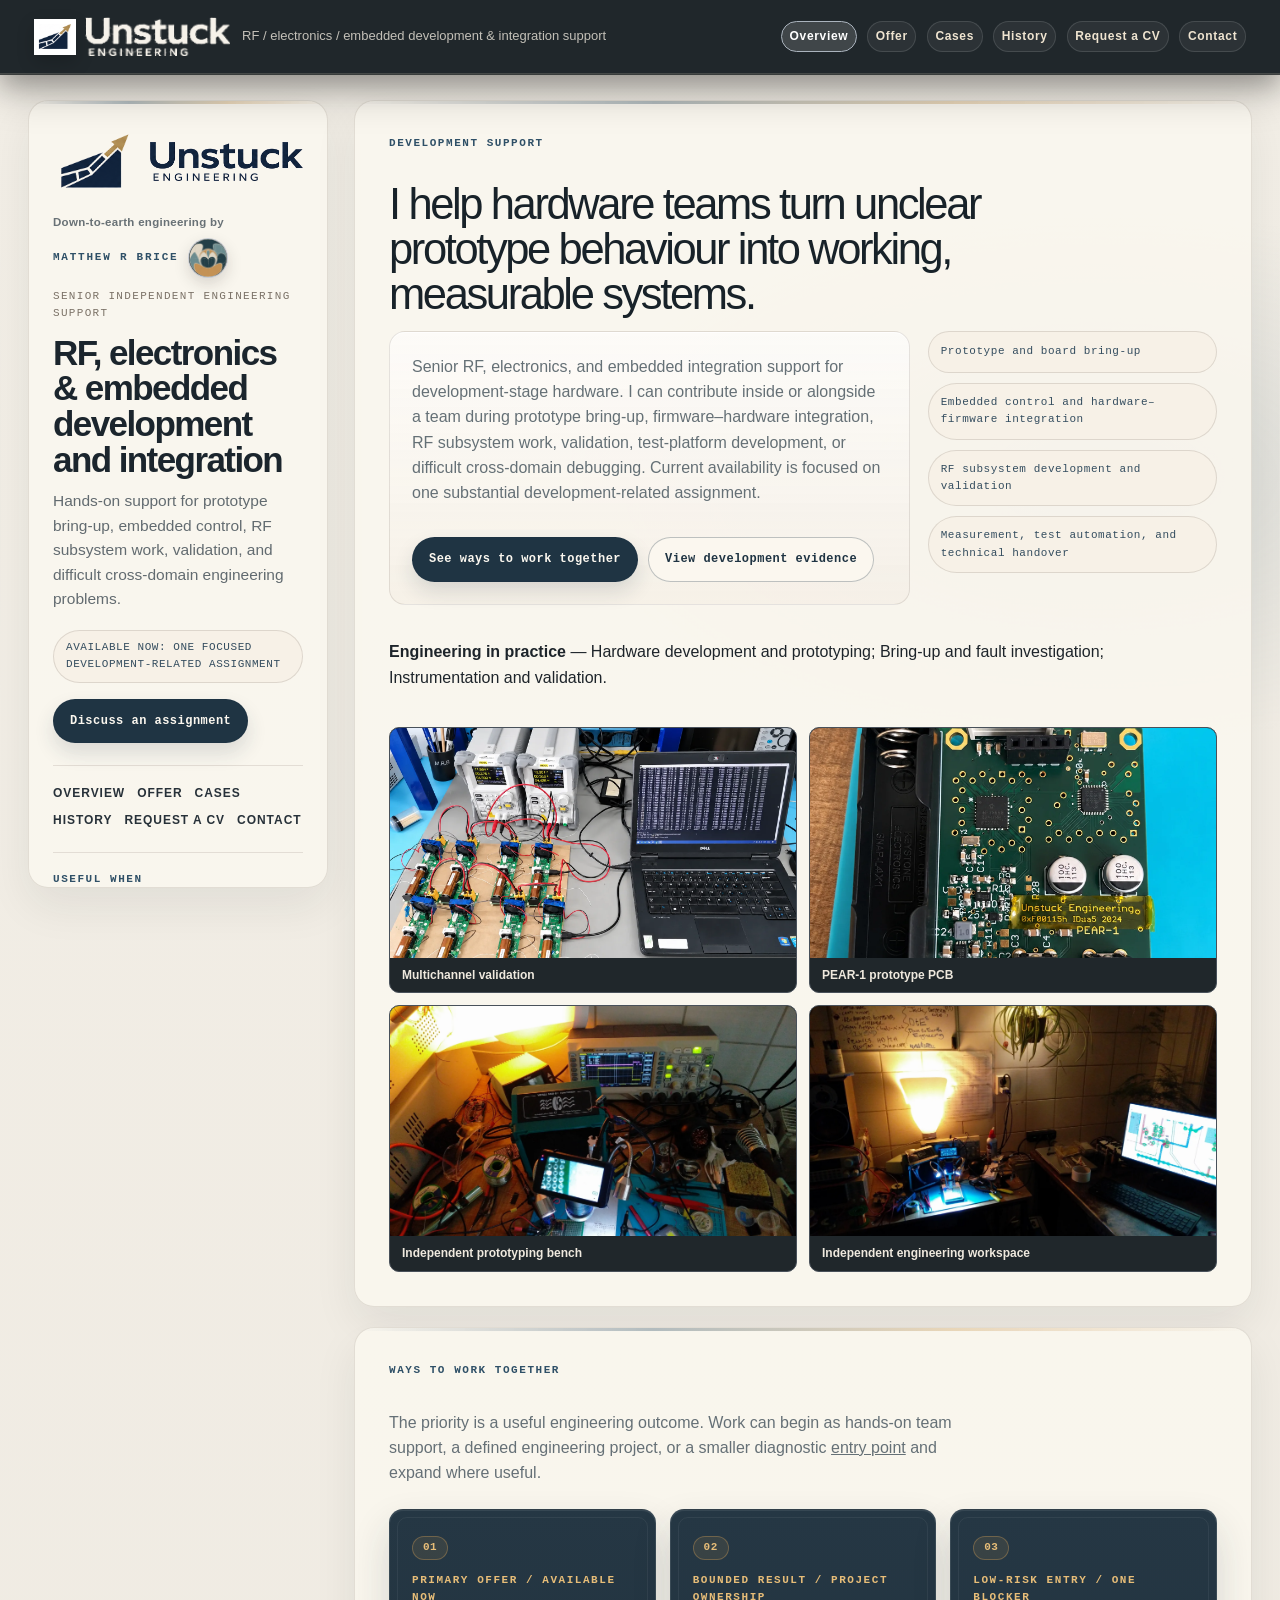
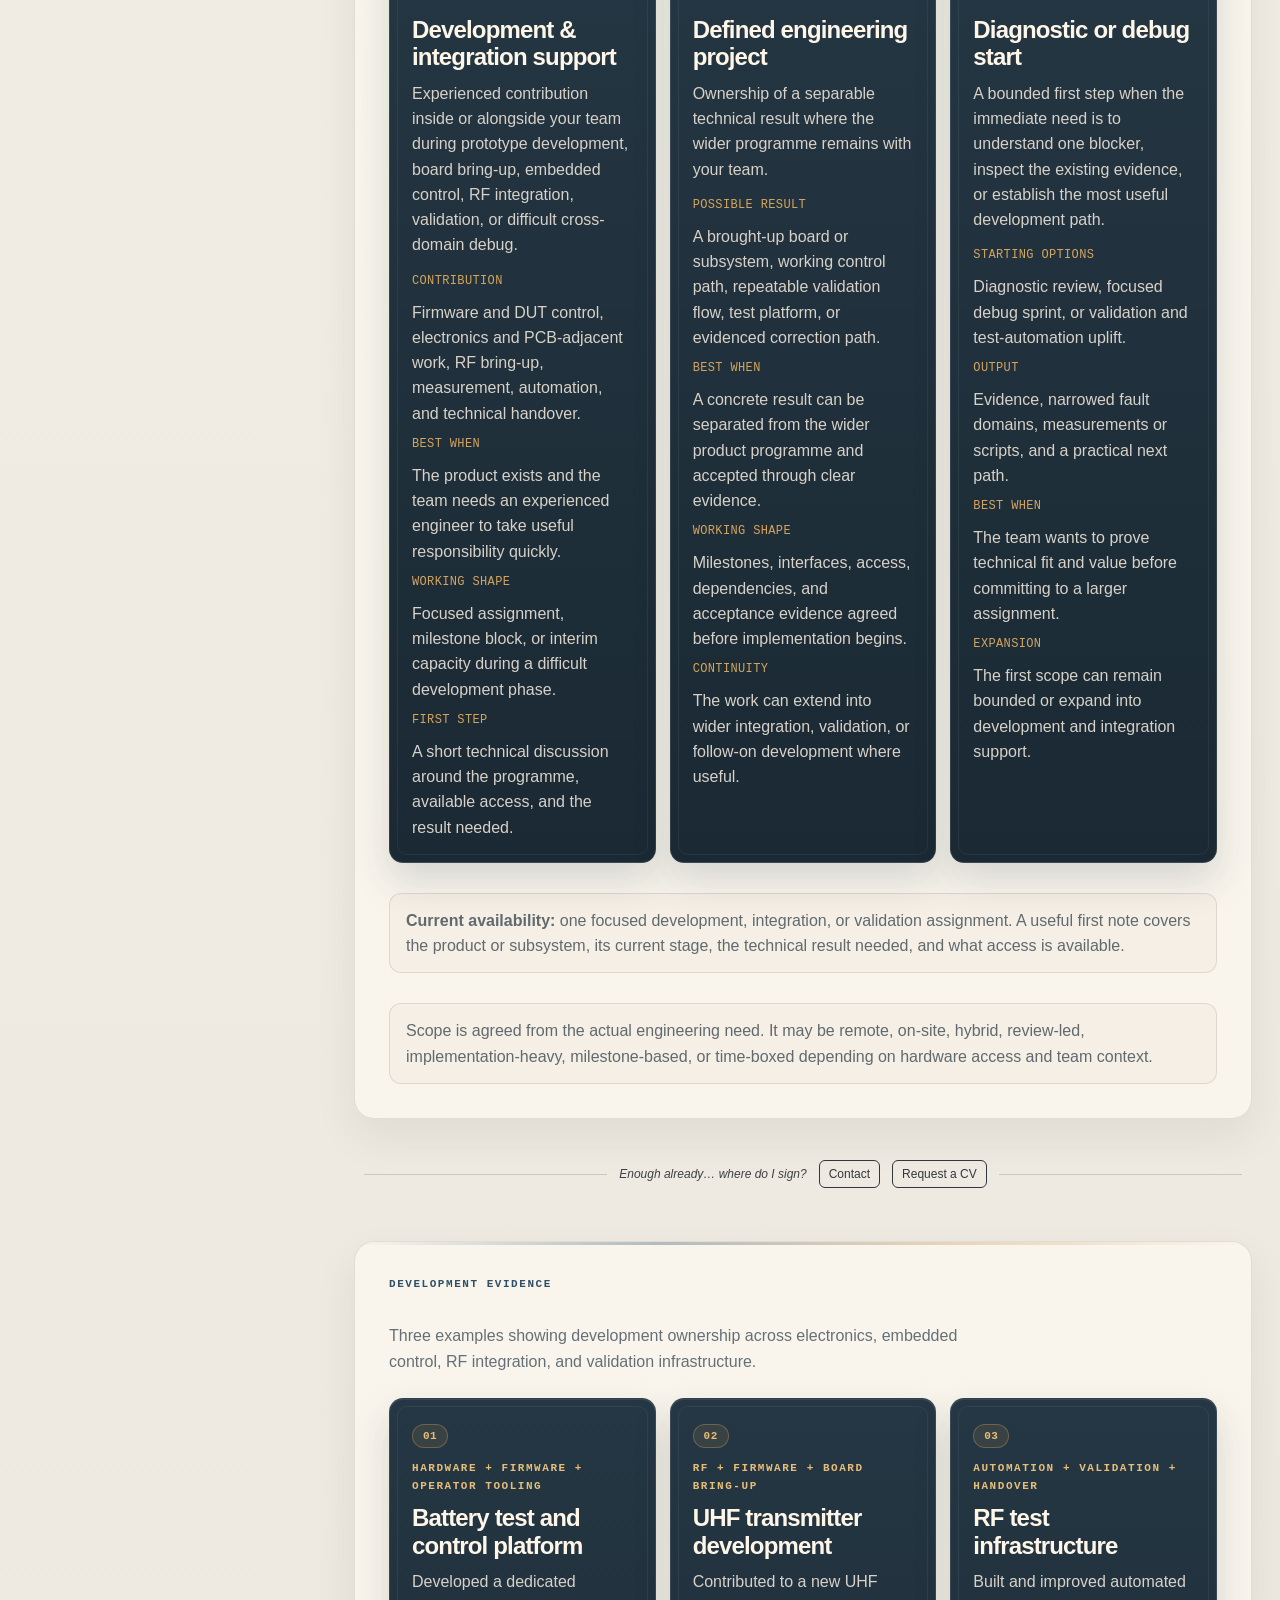
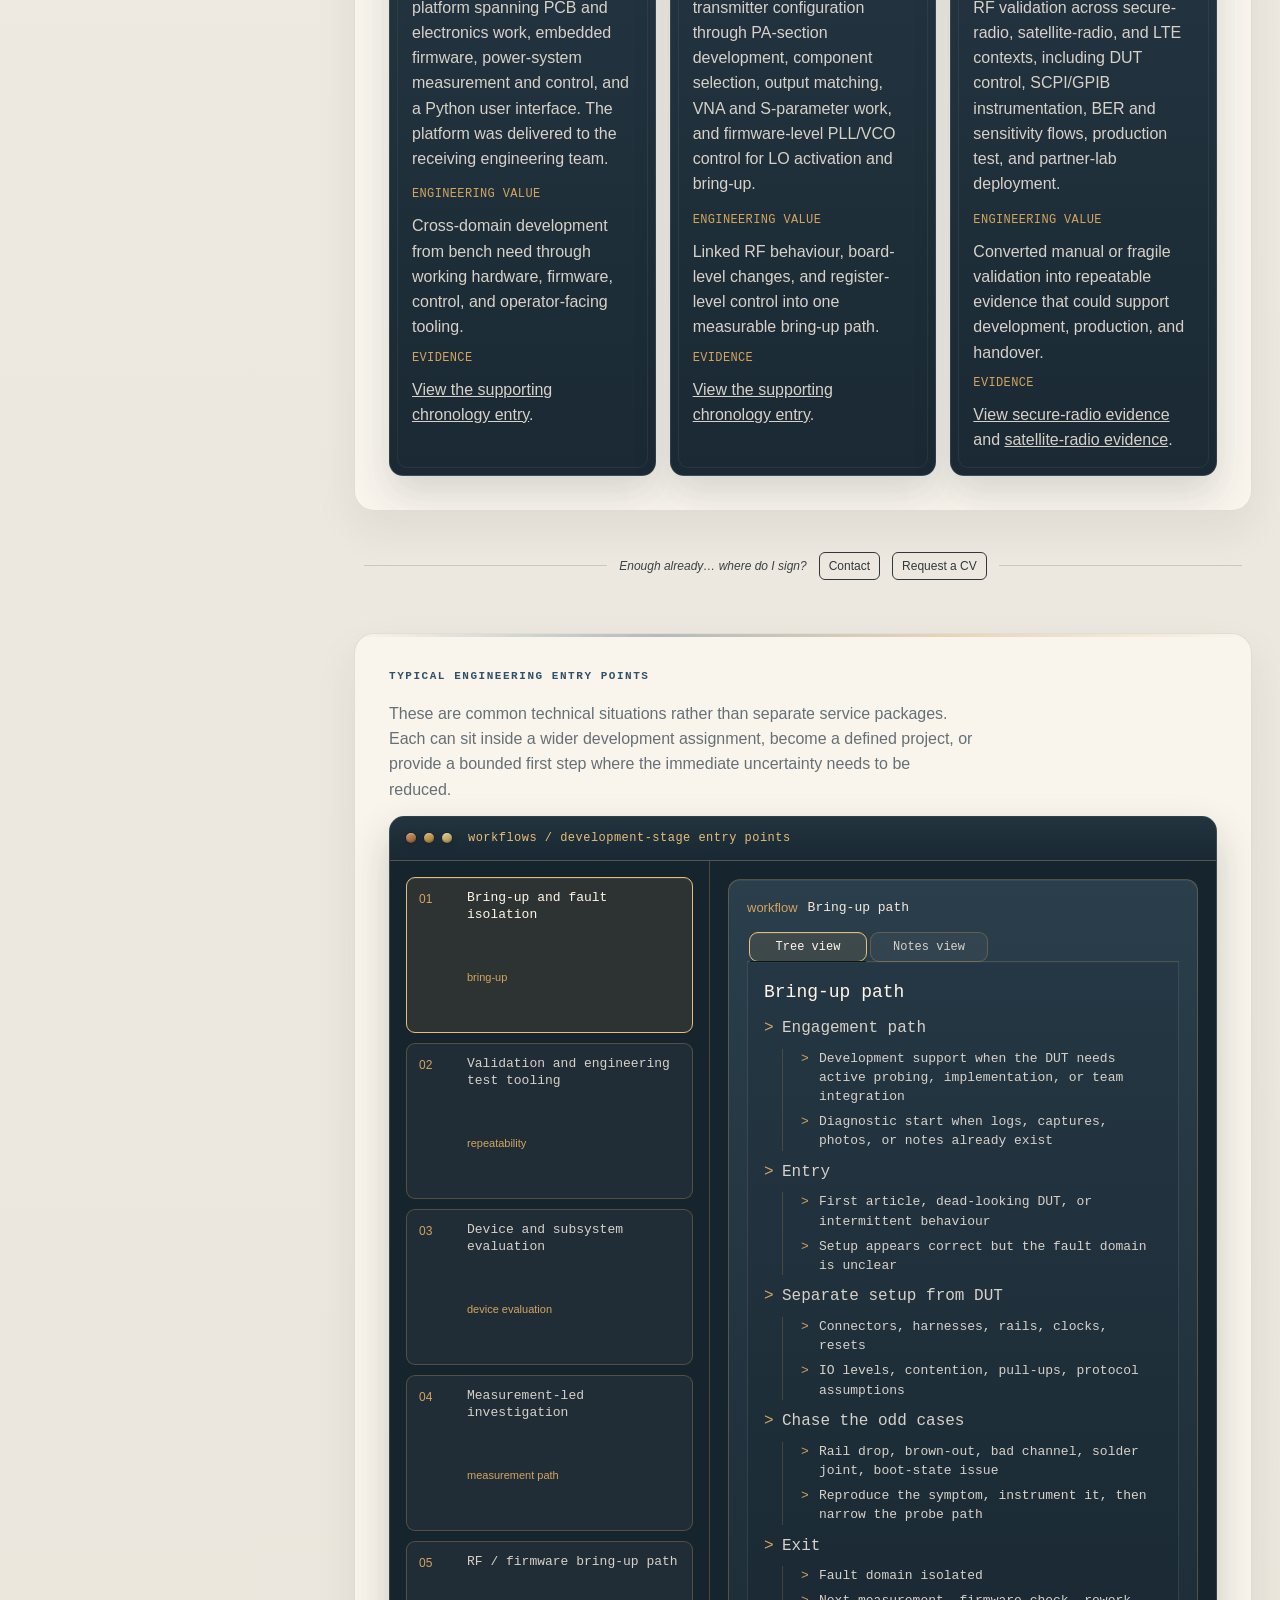
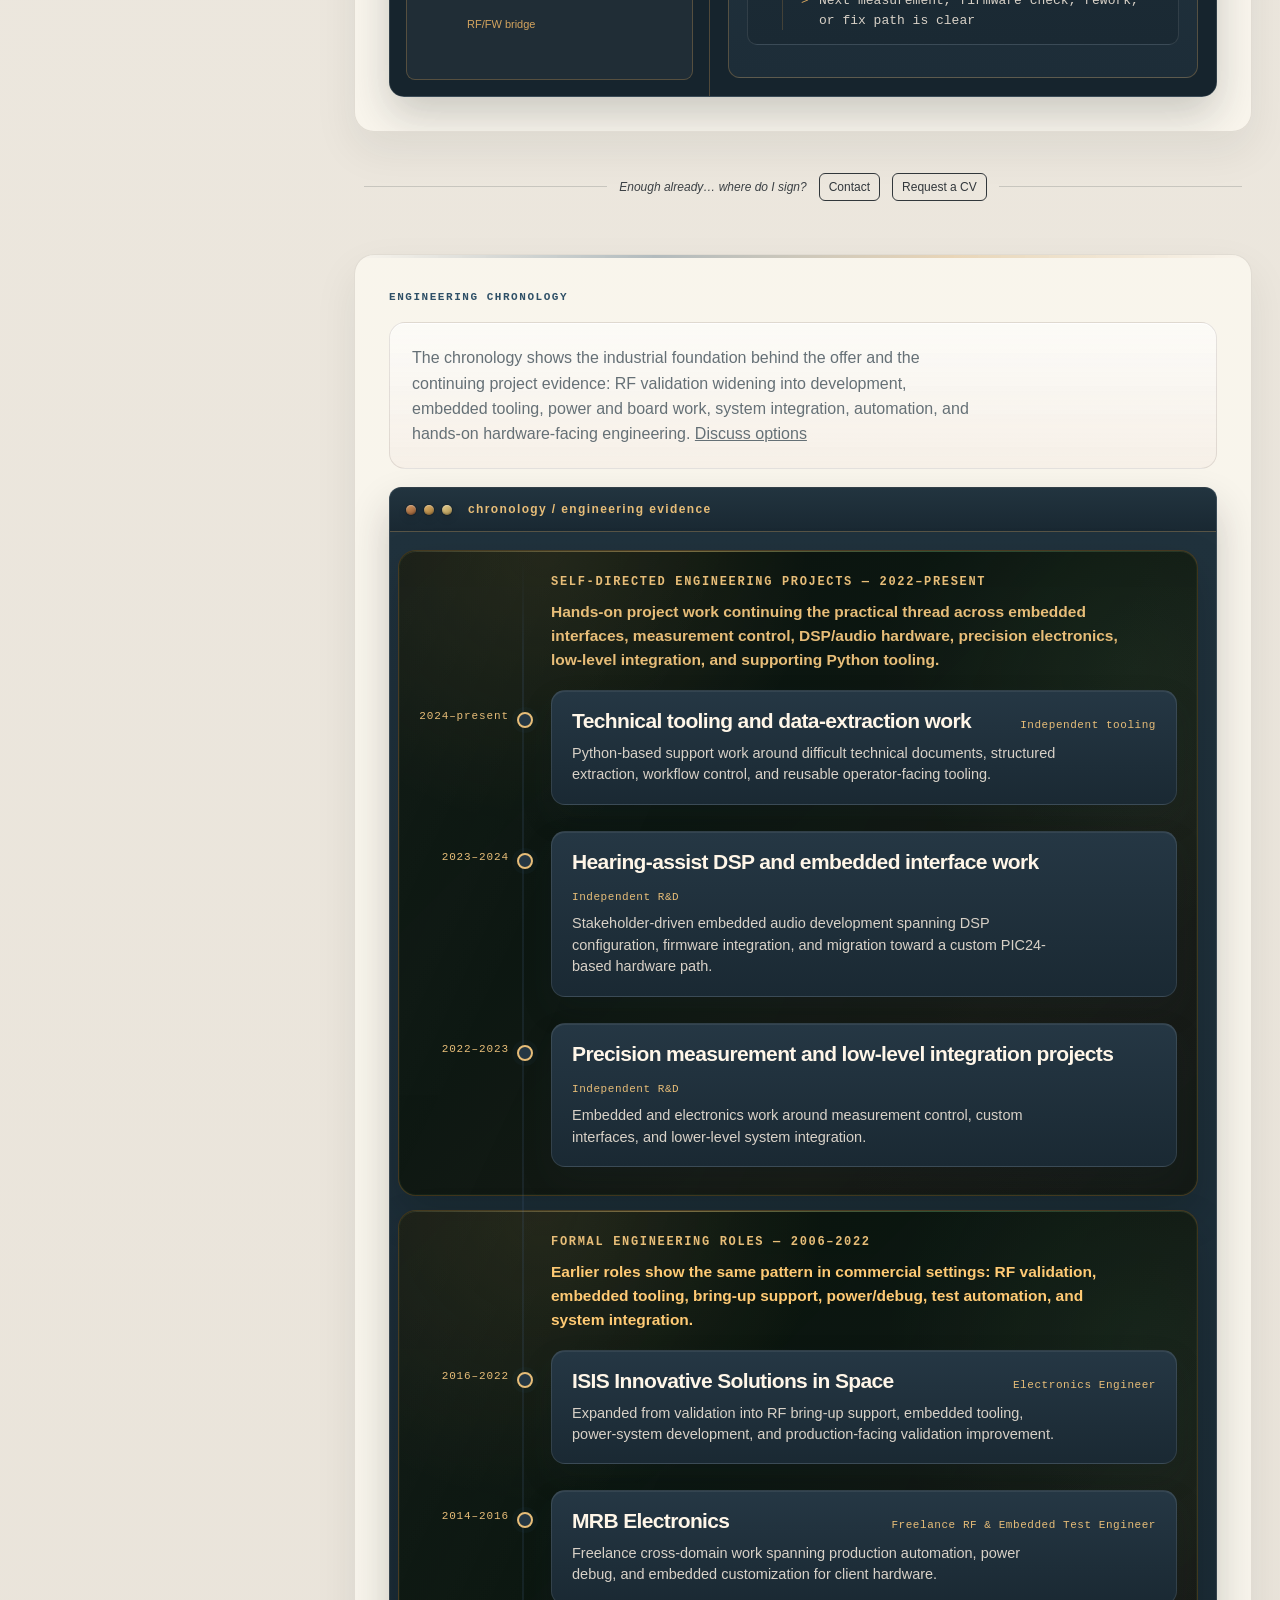
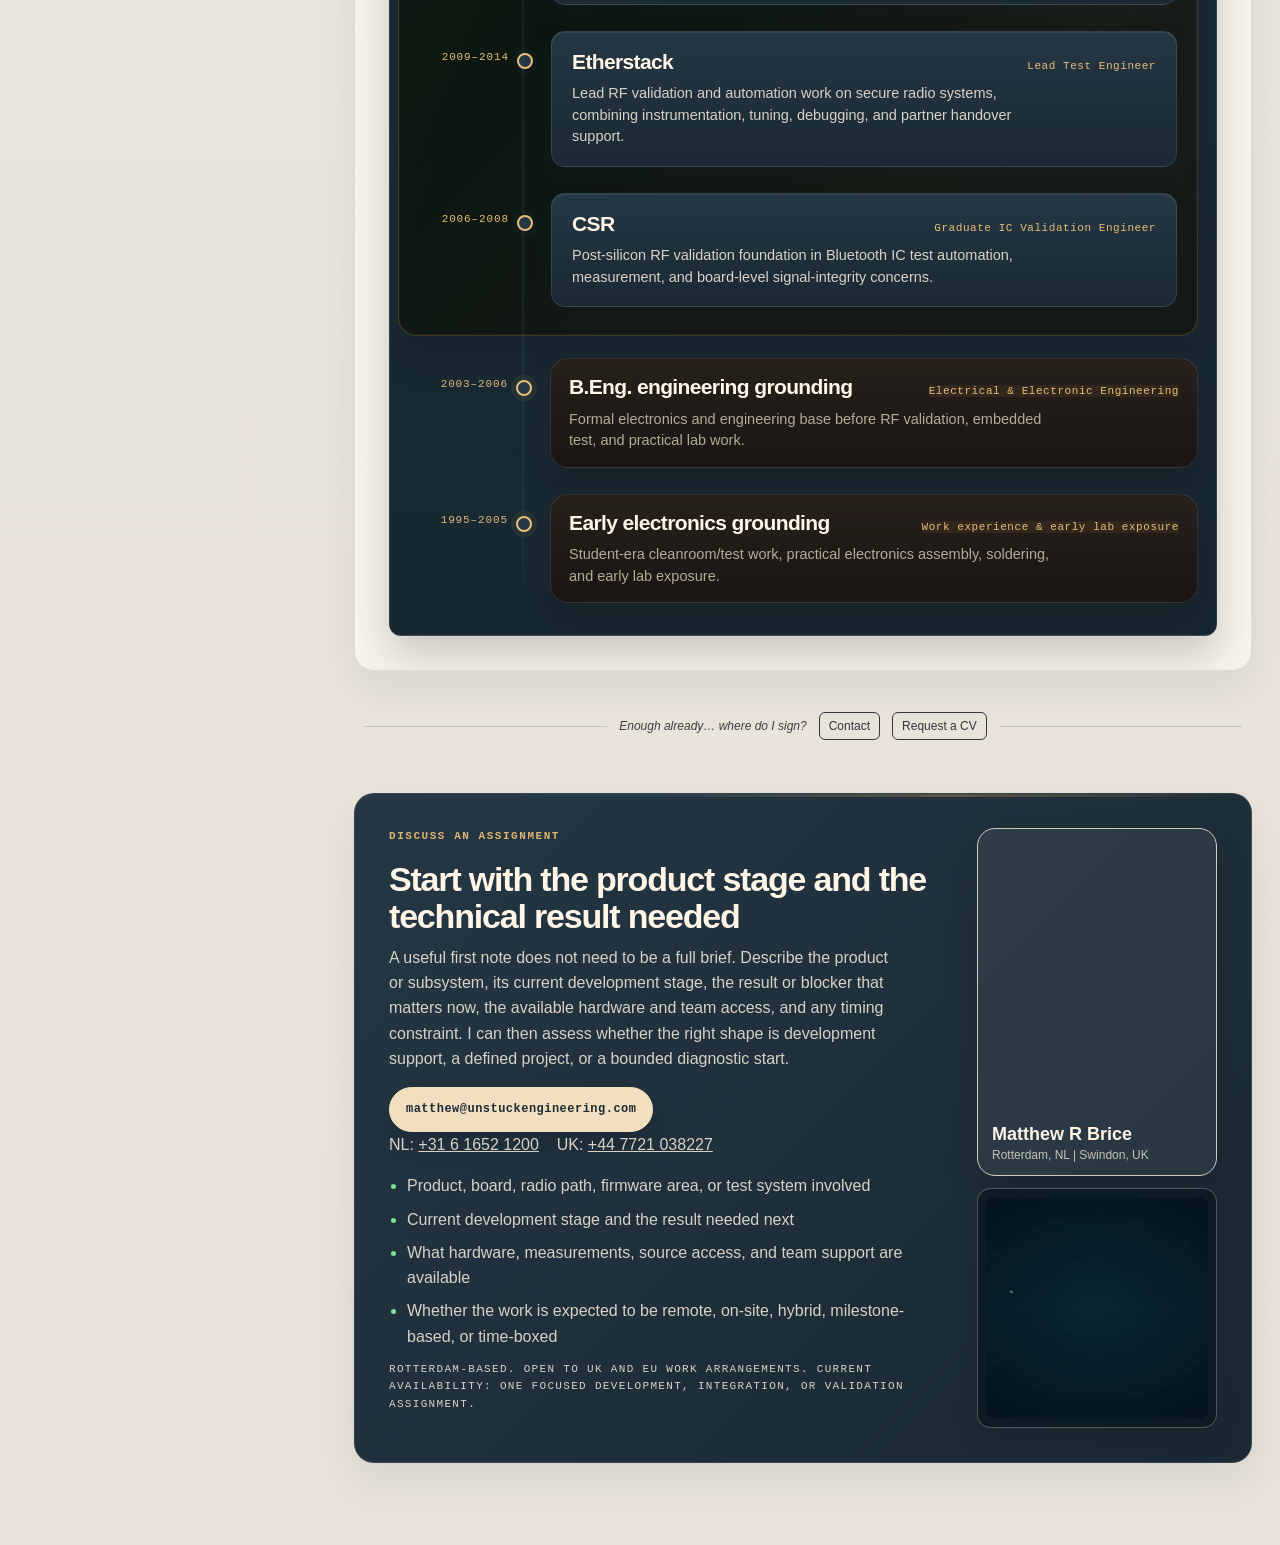
==== commit 24a6b625: "Publish verified V5 staging site (auto-detected components)" ====
--- a/index.html
+++ b/index.html
@@ -5,7 +5,7 @@
 <head>
 <meta charset="utf-8"/>
 <meta content="width=device-width, initial-scale=1" name="viewport"/>
-<title>Matthew R Brice — RF, electronics &amp; embedded development support</title>
+<title>UnstuckEngineering</title>
 <meta name="description" content="Senior RF, electronics and embedded integration engineer available for prototype bring-up, development, validation, test automation and cross-domain engineering assignments."/>
 <link rel="icon" href="resources/branding/unstuck-symbol.png" type="image/png"/>
 <link rel="apple-touch-icon" href="resources/branding/unstuck-symbol.png"/>
